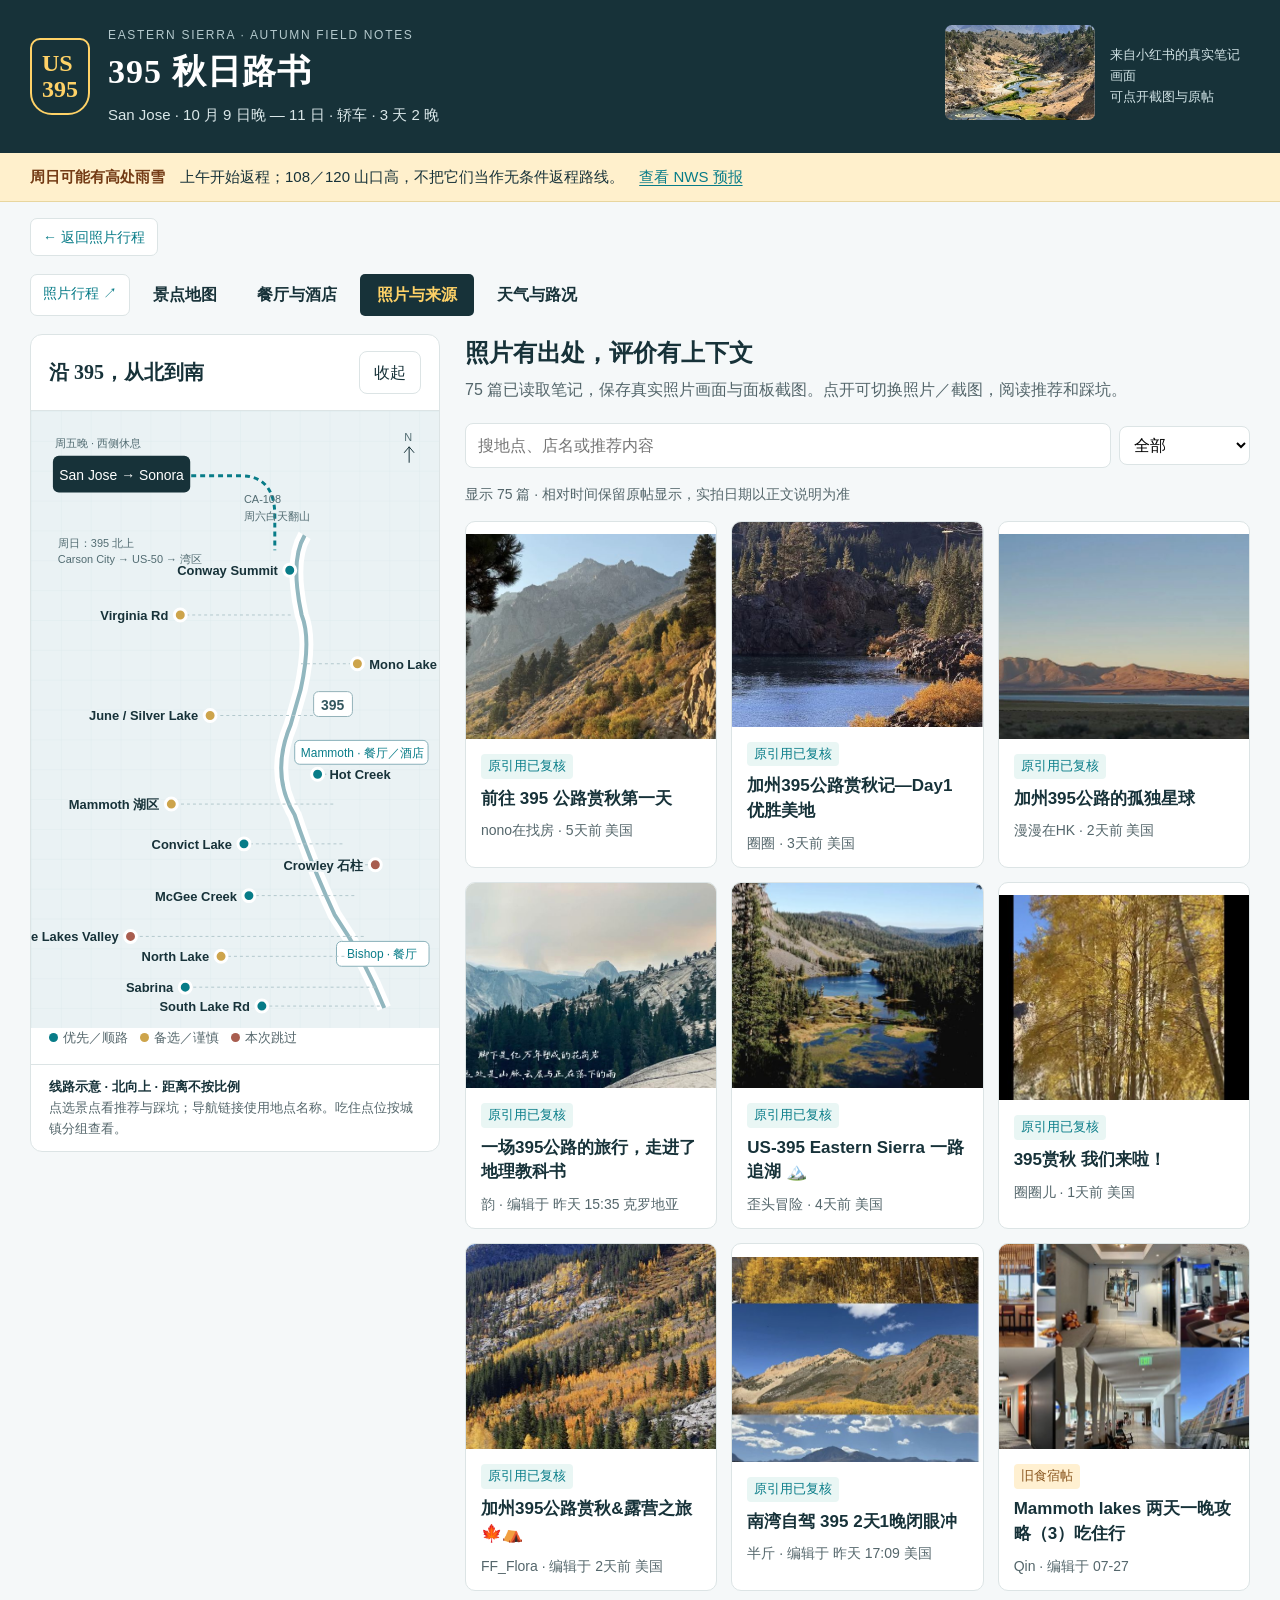
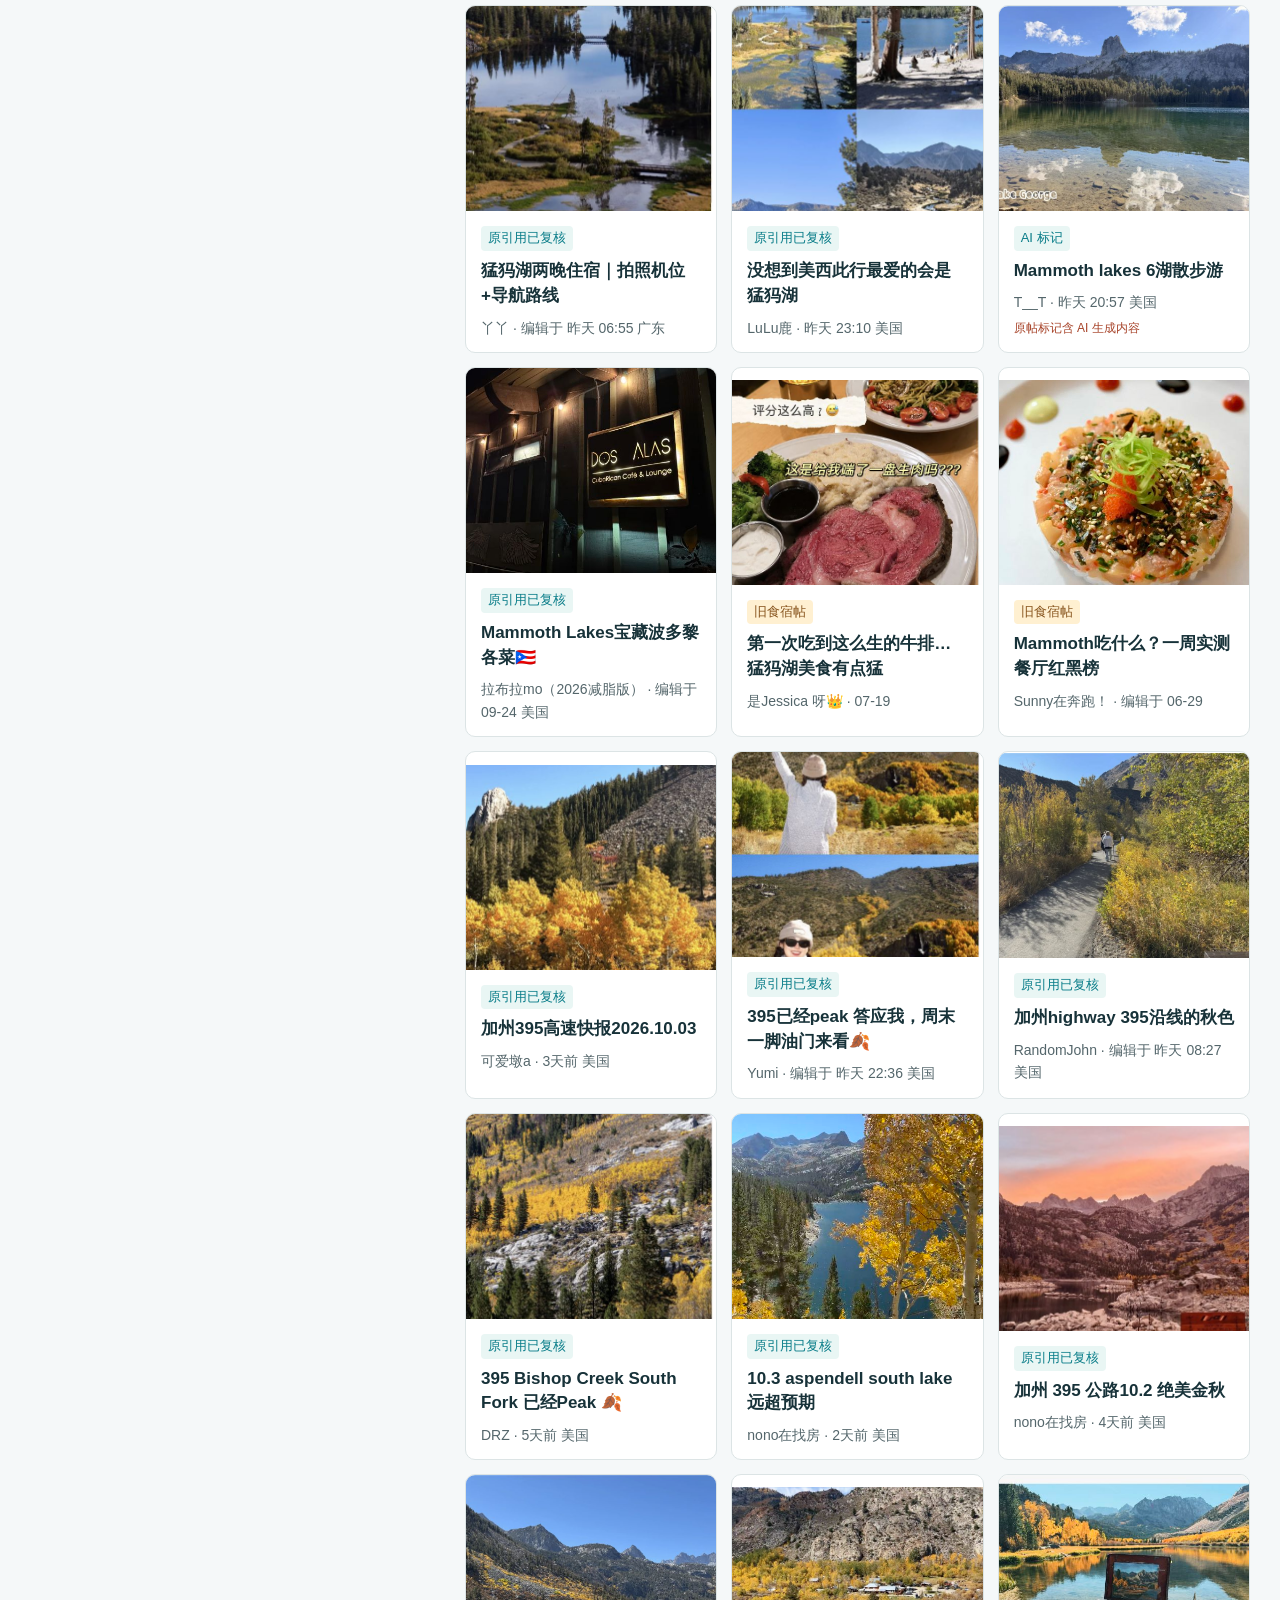
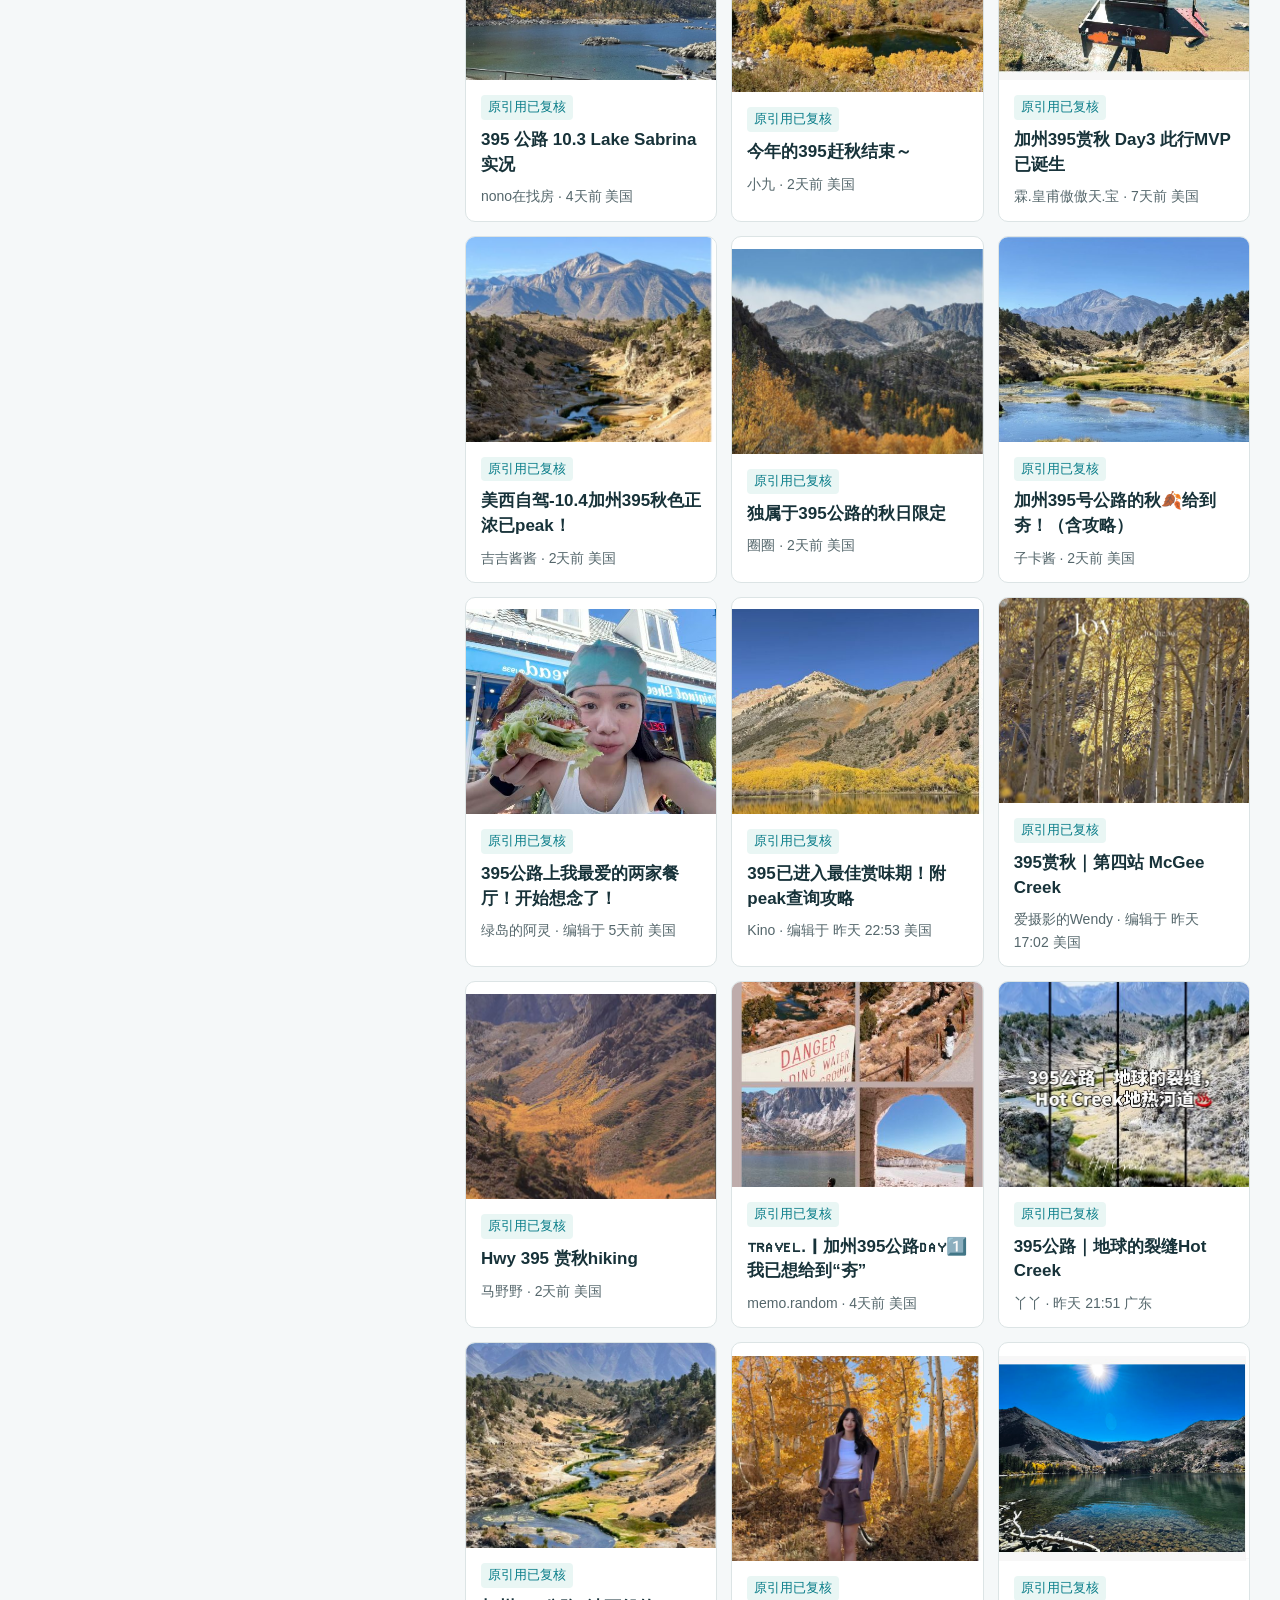
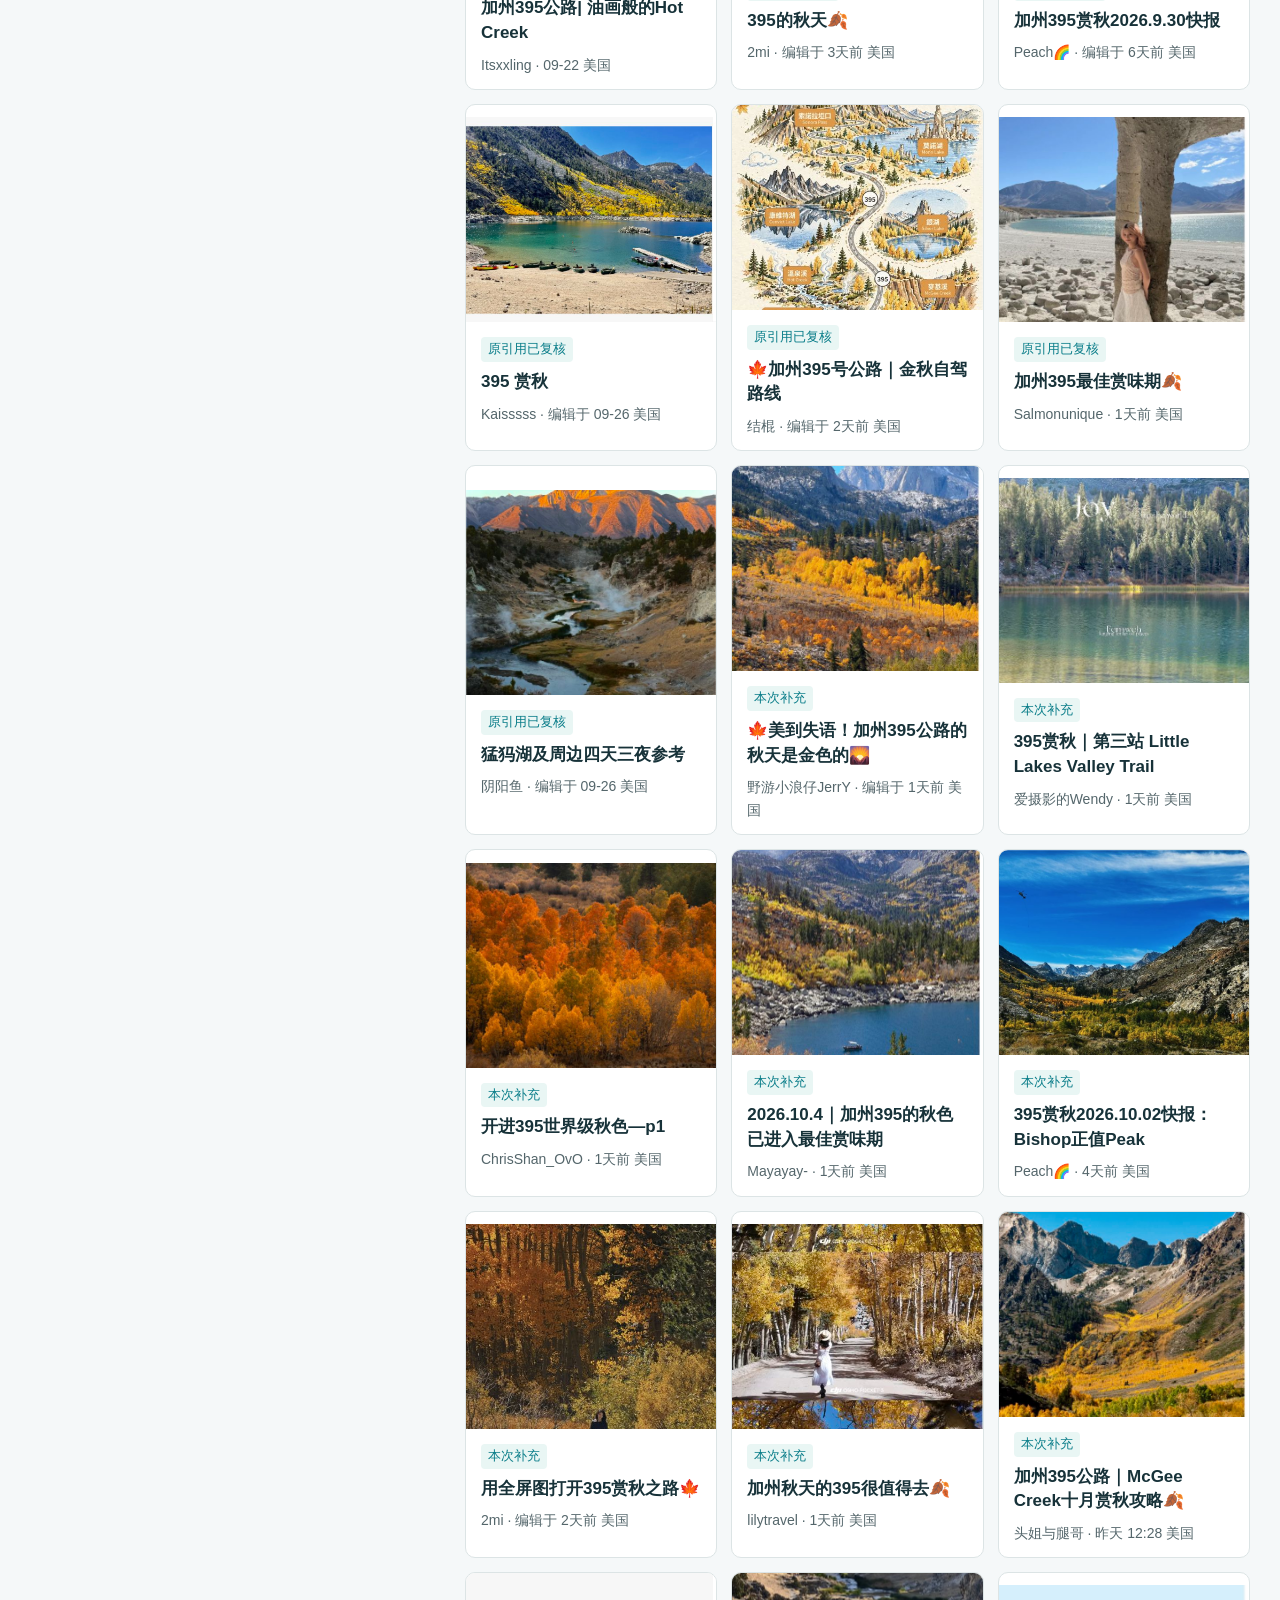
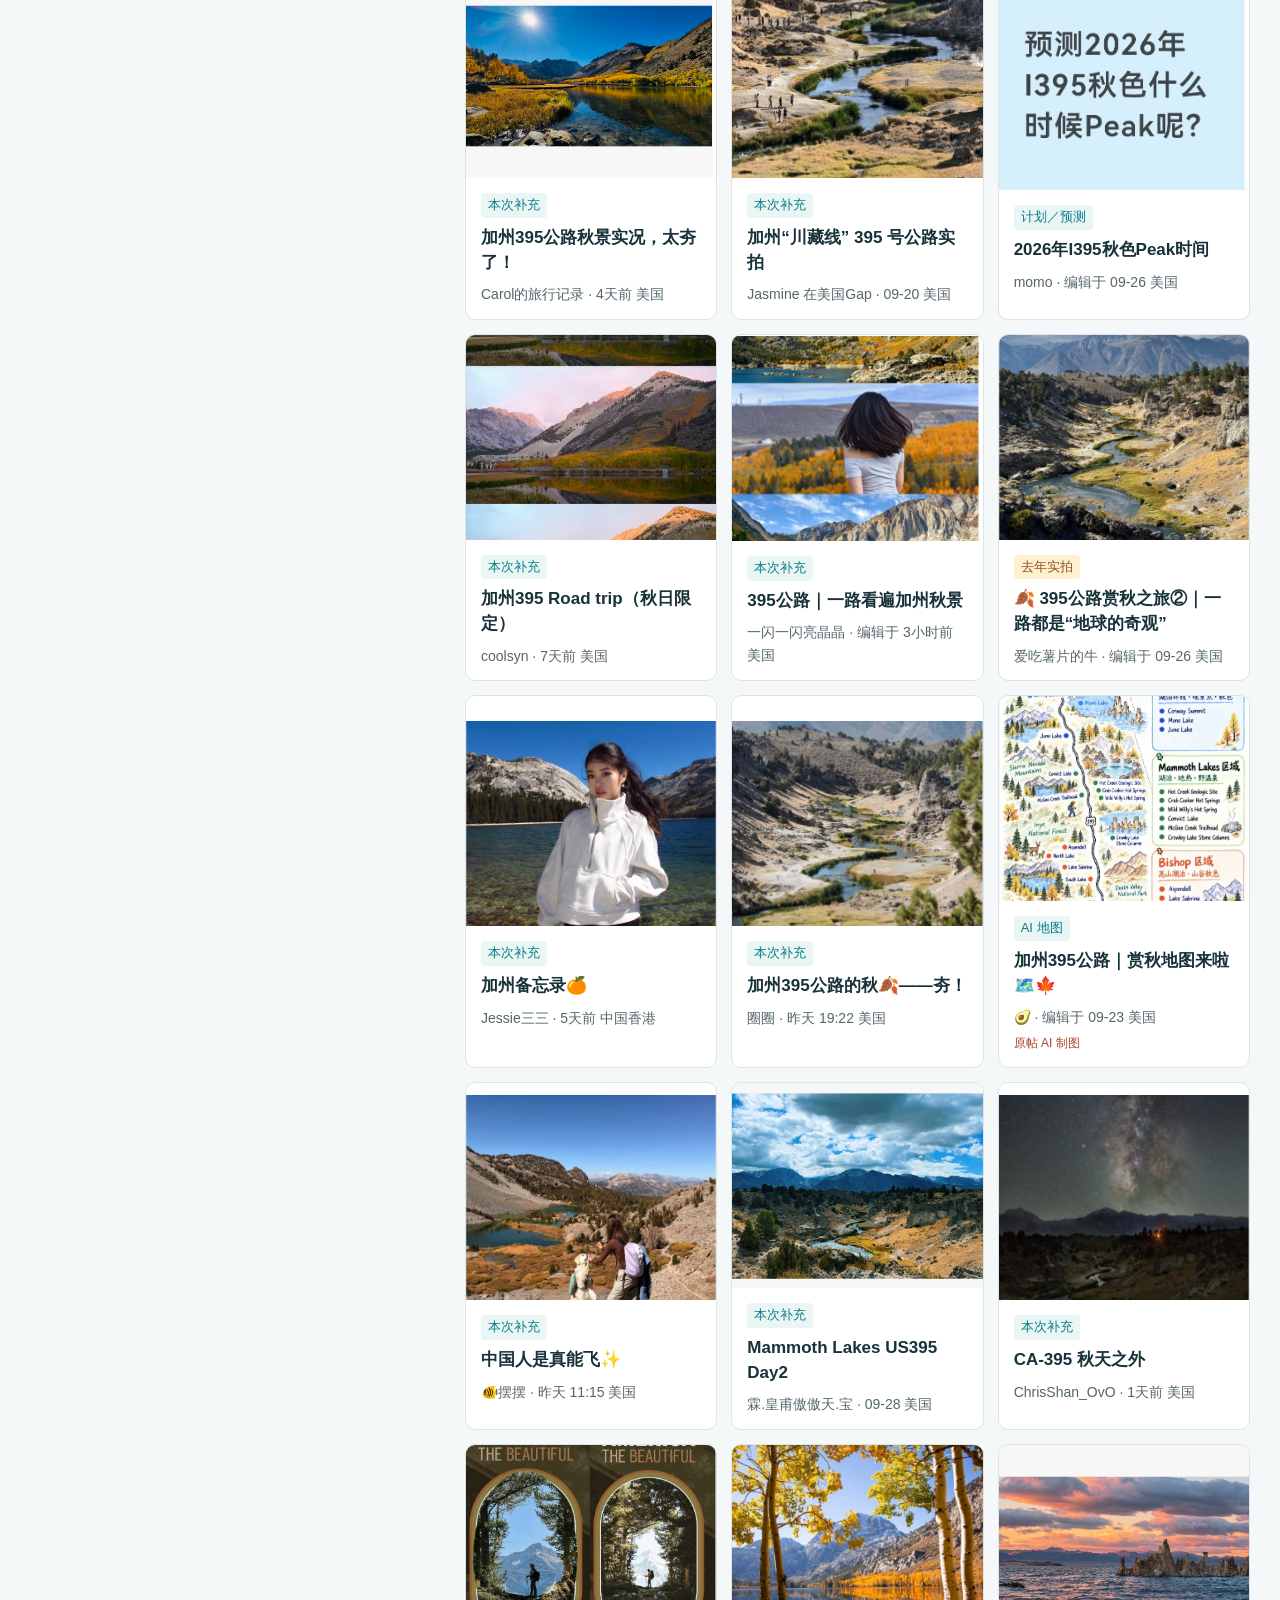
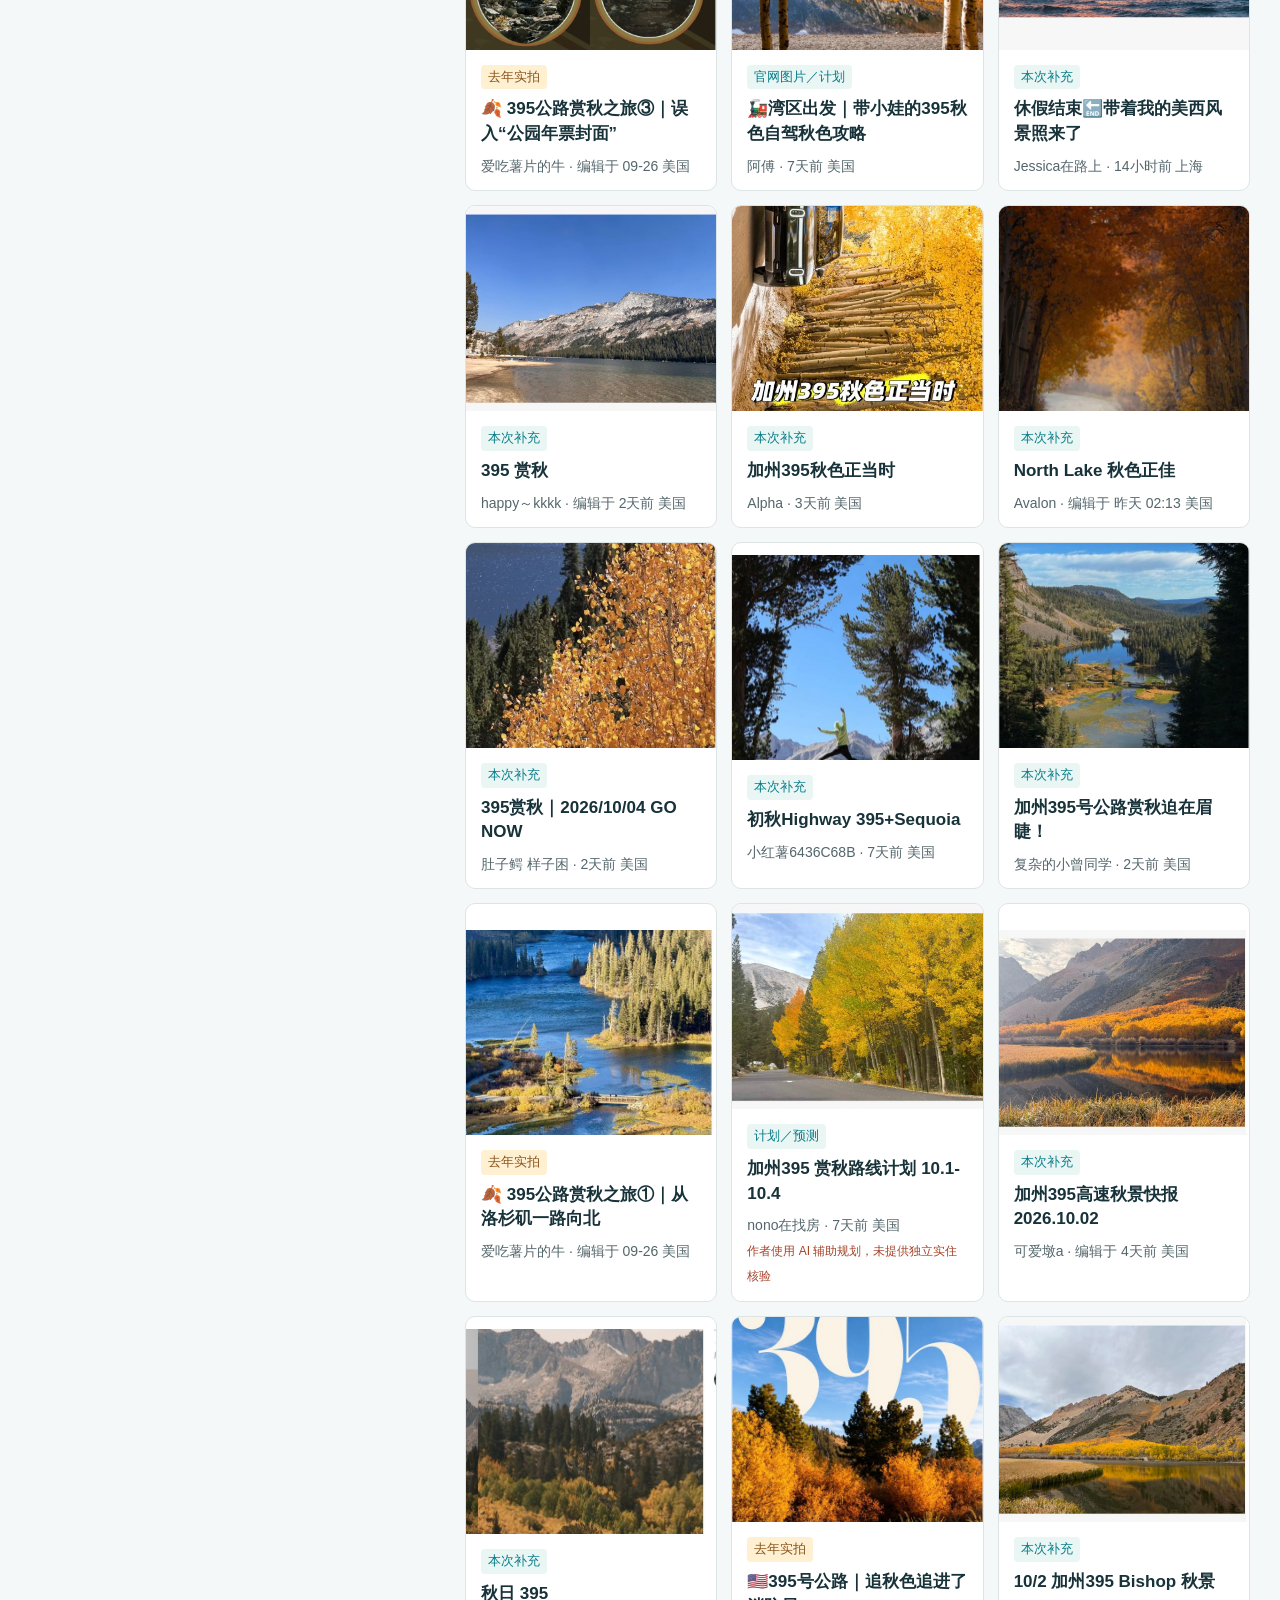
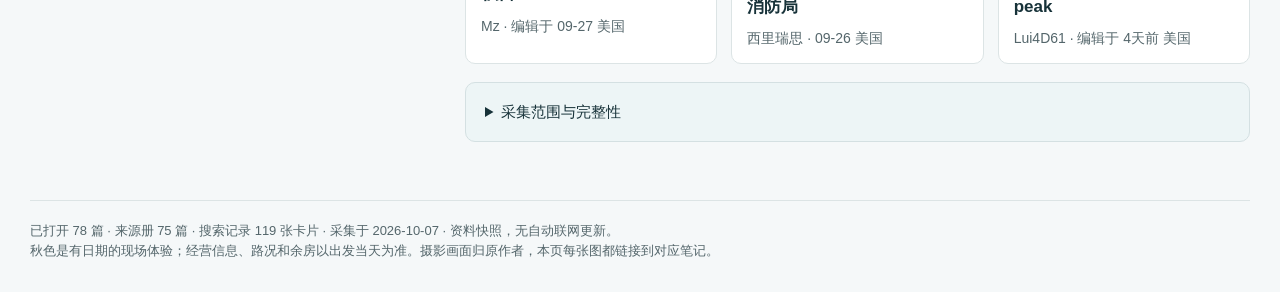
==== archive.html @ e3b1801c "Redesign itinerary for mobile with timed photo stops and meal choices" ====
<!doctype html><html lang="zh-CN"><head><meta charset="utf-8"><meta name="viewport" content="width=device-width,initial-scale=1"><title>395 秋日路书 · San Jose 出发</title><meta name="description" content="San Jose 周五晚出发的 US 395 三天轿车路书，含小红书真实截图、推荐、踩坑和来源。"><link rel="icon" href="data:image/svg+xml,%3Csvg xmlns='http://www.w3.org/2000/svg' viewBox='0 0 64 64'%3E%3Crect width='64' height='64' rx='15' fill='%23162f36'/%3E%3Ctext x='32' y='42' text-anchor='middle' font-size='26' font-family='Arial' font-weight='bold' fill='%23ffd367'%3E395%3C/text%3E%3C/svg%3E"><style>
:root{--ink:#173239;--muted:#54666b;--lake:#087c88;--gold:#ffd267;--line:#dce4e5;--paper:#f5f8f9;--danger:#a74329;--serif:'Songti SC','Noto Serif SC',Georgia,serif}*{box-sizing:border-box}body{margin:0;color:var(--ink);background:var(--paper);font-family:-apple-system,BlinkMacSystemFont,'PingFang SC','Microsoft YaHei',sans-serif;font-size:16px;line-height:1.6}button,input,select{font:inherit}button,a,input,select{touch-action:manipulation}button{cursor:pointer}button:focus-visible,a:focus-visible,input:focus-visible,select:focus-visible{outline:3px solid var(--lake);outline-offset:3px}a{color:var(--lake);text-underline-offset:3px}button{background:white;border:1px solid var(--line);color:var(--ink);border-radius:8px;padding:8px 14px}button:hover{border-color:var(--lake)}button.active{background:var(--ink);border-color:var(--ink);color:white}button:disabled{opacity:.45;cursor:default}h1,h2,h3,p{margin:0}h1{font-family:var(--serif);font-size:34px;font-weight:700;letter-spacing:.03em}h2{font-size:24px;font-family:var(--serif)}h3{font-size:19px}small,.meta{font-size:13px;color:var(--muted)}.shell{max-width:1440px;margin:auto;padding:0 30px}.top{background:var(--ink);color:white}.top .shell{display:flex;justify-content:space-between;gap:24px;padding-top:25px;padding-bottom:25px;align-items:center}.brand{display:flex;gap:18px;align-items:center}.shield{font:800 24px Georgia;border:2px solid var(--gold);border-radius:10px 10px 22px 22px;padding:10px;color:var(--gold);line-height:1.1}.eyebrow{font-size:12px;color:#b4c9cd;letter-spacing:.14em}.tripline{margin-top:4px;color:#dae7e9;font-size:15px}.topphoto{display:flex;gap:15px;align-items:center}.topphoto img{width:150px;height:95px;object-fit:cover;border-radius:7px}.topphoto span{font-size:13px;color:#d0e2e5;max-width:140px}.topphoto button{padding:0;border:0;background:none;color:inherit;text-align:left}.weather{display:flex;gap:15px;align-items:flex-start;background:#fff0cc;border-bottom:1px solid #e8d69f;padding:12px 30px;font-size:15px}.weather strong{color:#743b15;white-space:nowrap}.weather a{white-space:nowrap}.tabs{display:flex;gap:6px;padding:18px 0;flex-wrap:wrap}.tabs button{border:0;background:transparent;padding:8px 17px;font-weight:600;border-radius:5px}.tabs button.active{background:var(--ink);color:var(--gold)}.layout{display:grid;grid-template-columns:410px minmax(0,1fr);gap:25px;align-items:start;padding-bottom:40px}.mapbox{position:sticky;top:18px;background:white;border:1px solid var(--line);border-radius:12px;overflow:hidden}.maphead{padding:16px 18px;border-bottom:1px solid var(--line);display:flex;justify-content:space-between;align-items:center}.maphead h2{font-size:20px}.legend{display:flex;gap:12px;padding:0 18px 15px;font-size:13px;color:var(--muted);flex-wrap:wrap}.legend i{display:inline-block;width:9px;height:9px;border-radius:50%;margin-right:5px;background:var(--lake)}.legend i.optional{background:#cda44b}.legend i.no{background:#a85d4f}#routeMap{display:block;width:100%;height:auto;background:#eaf2f4}#routeMap .place{cursor:pointer;pointer-events:bounding-box}#routeMap .place text{pointer-events:auto}#routeMap .place:focus{outline:none}#routeMap .place:focus circle{stroke-width:5;stroke:var(--gold)}#routeMap text{font-family:inherit;pointer-events:none}#routeMap .label{font-size:13px;font-weight:600;fill:var(--ink);paint-order:stroke;stroke:#eaf2f4;stroke-width:4;stroke-linejoin:round}#routeMap .smalllabel{font-size:11px;fill:#526c72}.mapfoot{padding:12px 18px;font-size:13px;color:var(--muted);border-top:1px solid var(--line)}.mapfoot b{color:var(--ink)}.panel{min-width:0}.paneltop{display:flex;align-items:center;justify-content:space-between;gap:10px;margin-bottom:14px;flex-wrap:wrap}.seg{display:flex;gap:6px}.summary{margin-bottom:20px}.summary p{color:var(--muted);margin-top:5px}.statrow{display:flex;gap:10px;flex-wrap:wrap;margin-top:12px}.chip{font-size:14px;background:white;border:1px solid var(--line);padding:4px 10px;border-radius:5px}.chip.gold{background:#fff1cb;border-color:#e9d290}.day{display:grid;grid-template-columns:64px minmax(0,1fr);gap:15px;margin-top:20px}.daybadge{color:var(--lake);font-size:13px;font-weight:700;letter-spacing:.08em;text-align:center;border-top:3px solid var(--lake);padding-top:9px}.daybadge b{display:block;font-size:23px;letter-spacing:0}.daybody{background:white;border:1px solid var(--line);border-radius:10px;overflow:hidden}.daytitle{padding:16px 20px;border-bottom:1px solid var(--line);display:flex;justify-content:space-between;gap:12px;flex-wrap:wrap}.stay{font-size:14px;color:var(--lake)}.stop{display:grid;grid-template-columns:100px minmax(0,1fr);padding:14px 20px;gap:14px;border-bottom:1px dashed var(--line)}.stop:last-child{border:0}.time{font-size:14px;color:var(--muted);font-variant-numeric:tabular-nums}.stop p{color:var(--muted);font-size:15px;margin-top:3px}.stop button{padding:0;border:0;background:none;text-align:left;font-weight:600;font-size:17px}.stop button:hover{text-decoration:underline}.note{padding:17px 19px;border-radius:10px;border:1px solid #d4e0e2;background:#edf5f6;margin:18px 0;font-size:15px}.note b{display:block;margin-bottom:4px}.actions{display:flex;gap:10px;flex-wrap:wrap}.actions a,.actionlink{display:inline-block;text-decoration:none;background:white;border:1px solid var(--line);border-radius:7px;padding:7px 12px;font-size:14px}.filters{display:flex;gap:8px;align-items:center;flex-wrap:wrap;margin:15px 0}input[type=search]{flex:1;min-width:180px;border:1px solid var(--line);border-radius:8px;padding:9px 12px;background:white}select{border:1px solid var(--line);border-radius:8px;padding:9px 10px;background:white}label{font-size:14px}.grid{display:grid;grid-template-columns:repeat(2,minmax(0,1fr));gap:14px}.card{background:white;border:1px solid var(--line);border-radius:10px;overflow:hidden}.card.selected{box-shadow:0 0 0 2px var(--lake)}.cardhead{padding:16px 17px 10px}.card h3{line-height:1.4}.cardphoto{height:175px;width:100%;object-fit:cover;display:block}.status{font-size:13px;display:inline-block;color:var(--lake);background:#e9f6f4;padding:2px 7px;border-radius:4px;margin-bottom:8px}.status.caution{background:#fff0d1;color:#88541d}.status.no{background:#f9e5df;color:var(--danger)}.cardtext{padding:0 17px 15px;font-size:15px}.cardtext p{margin-bottom:10px}.why b{color:var(--lake);font-weight:600}.pit b{color:var(--danger);font-weight:600}.cardfoot{display:flex;gap:8px;flex-wrap:wrap;padding:0 17px 17px}.cardfoot button,.cardfoot a{font-size:14px;padding:6px 9px}.sourcecard{text-align:left;padding:0;display:block;border-radius:10px;width:100%;background:white;overflow:hidden}.sourcecard img{width:100%;height:205px;object-fit:cover;display:block;background:#dfe9ec}.sourcecard .inside{padding:13px 15px}.sourcecard h3{font-size:17px;line-height:1.45;margin-bottom:8px}.sourcecard p{font-size:14px;color:var(--muted)}.sourcegrid{grid-template-columns:repeat(3,minmax(0,1fr))}.wide{grid-column:1/-1}.evidence{font-size:14px;line-height:1.65;color:var(--muted)}.evidence a{font-weight:600}.sourcecount{font-size:14px;color:var(--muted)}.empty{padding:35px;background:white;text-align:center;border:1px solid var(--line);border-radius:10px}.linklist{display:grid;gap:10px}.official{background:white;padding:18px;border:1px solid var(--line);border-radius:9px}.official p{font-size:15px;margin-top:7px}.footer{border-top:1px solid var(--line);padding:20px 0 30px;font-size:13px;color:var(--muted)}dialog{border:0;padding:0;max-width:1140px;width:calc(100% - 50px);border-radius:13px;color:var(--ink);box-shadow:0 30px 100px #0007}dialog::backdrop{background:#092027c7;backdrop-filter:blur(3px)}.modalhead{display:flex;align-items:center;justify-content:space-between;padding:14px 20px;border-bottom:1px solid var(--line);gap:12px}.modalhead h2{font-size:20px}.modalbody{display:grid;grid-template-columns:60% 40%;min-height:520px}.media{background:#0d242b;display:flex;align-items:center;justify-content:center;min-width:0;padding:15px}.media img{width:100%;height:560px;object-fit:contain}.modaltext{padding:22px;overflow:auto;max-height:630px}.modaltext h3{font-size:22px;font-family:var(--serif);line-height:1.5;margin-bottom:8px}.modaltext p{font-size:15px;margin:17px 0}.modalcontrols{display:flex;align-items:center;justify-content:space-between;gap:8px;padding:12px 20px;border-top:1px solid var(--line);flex-wrap:wrap}.modalcontrols .seg button{font-size:14px}.modaltext .meta{margin-bottom:18px}.close{border:0;font-size:24px;line-height:1;padding:4px 8px}.pointsources{margin-top:15px;border-top:1px solid var(--line);padding-top:14px}.pointsources button{font-size:14px;margin:5px 5px 0 0;padding:5px 9px}.pointmedia{max-height:300px;width:100%;object-fit:cover;border-radius:8px;margin:15px 0}.pointdialog .modalbody{display:block;min-height:0}.pointdialog .modaltext{max-height:75vh}.pointdialog{max-width:700px}.toggle-line{display:flex;gap:8px;align-items:center}input[type=checkbox]{accent-color:var(--lake);width:16px;height:16px}.cardmeta{font-size:13px;color:var(--muted);margin:5px 0 8px}.badgeai{color:var(--danger);font-size:12px}.credit{font-size:12px;color:var(--muted);padding:4px 17px 0}.section-title{margin:24px 0 12px}.downloadbar{display:flex;gap:8px;flex-wrap:wrap;margin-top:15px}.downloadbar a{font-size:14px}.visuallyhidden{position:absolute;width:1px;height:1px;overflow:hidden;clip:rect(0,0,0,0)}
@media(min-width:1500px){.shell{max-width:1460px}.layout{grid-template-columns:440px minmax(0,1fr)}}@media(max-width:1100px){.layout{grid-template-columns:330px minmax(0,1fr);gap:18px}.sourcegrid{grid-template-columns:repeat(2,minmax(0,1fr))}.topphoto span{display:none}.stop{grid-template-columns:85px minmax(0,1fr);padding:13px 16px}.grid{grid-template-columns:1fr}.sourcegrid{grid-template-columns:repeat(2,minmax(0,1fr))}.day{grid-template-columns:55px minmax(0,1fr);gap:10px}}@media(max-width:800px){.shell{padding:0 18px}.top .shell{padding:22px 18px}.topphoto{display:none}h1{font-size:28px}.weather{padding:12px 18px;display:block}.weather strong{display:block}.weather a{margin-left:0}.layout{grid-template-columns:1fr}.mapbox{position:static}.mapbox svg{max-height:480px}.maphead{cursor:pointer}#routeMap{height:480px}#routeMap.collapsed{display:none}.mapfoot{font-size:12px}.legend{padding-bottom:10px}.tabs{padding:12px 0;gap:0}.tabs button{padding:8px 10px;font-size:14px}.sourcegrid,.grid{grid-template-columns:repeat(2,minmax(0,1fr))}.modalbody{display:block}.media img{height:40vh}.modaltext{max-height:none}.modalbody{max-height:75vh;overflow:auto}.modalhead h2{font-size:17px}.modaltext{padding:18px}.sourcecard img{height:180px}}@media(max-width:480px){.brand{gap:12px}.shield{font-size:19px;padding:8px}h1{font-size:23px}.tripline{font-size:14px}.eyebrow{font-size:11px}.grid,.sourcegrid{grid-template-columns:1fr}.day{grid-template-columns:42px minmax(0,1fr);gap:8px}.daybadge b{font-size:19px}.daytitle{padding:13px}.daytitle h3{font-size:17px}.stop{grid-template-columns:1fr;gap:1px;padding:12px 13px}.time{color:var(--lake)}.summary h2{font-size:22px}.cardphoto{height:220px}dialog{width:calc(100% - 20px)}.modalhead{padding:12px}.modalcontrols{padding:10px}.tabs button{font-size:14px;padding:7px 9px}.sourcecard img{height:240px}}@media print{.topphoto,.tabs,.filters,.mapbox,dialog,.actions,.cardfoot{display:none}.layout{display:block}.top{background:white;color:var(--ink)}.top .tripline{color:var(--muted)}.day,.daybody{break-inside:avoid}.grid{grid-template-columns:1fr}.weather{background:white}.shell{padding:0}.footer{margin-top:20px}}
</style></head><body><header class="top"><div class="shell"><div class="brand"><div class="shield" aria-hidden="true">US<br>395</div><div><div class="eyebrow">EASTERN SIERRA · AUTUMN FIELD NOTES</div><h1>395 秋日路书</h1><div class="tripline">San Jose · 10 月 9 日晚 — 11 日 · 轿车 · 3 天 2 晚</div></div></div><div class="topphoto"><button id="headerPhoto" aria-label="查看 Hot Creek 笔记照片"></button><span>来自小红书的真实笔记画面<br>可点开截图与原帖</span></div></div></header><div class="weather"><strong>周日可能有高处雨雪</strong><span>上午开始返程；108／120 山口高，不把它们当作无条件返程路线。</span><a href="https://forecast.weather.gov/MapClick.php?lat=37.6473&lon=-118.9625" target="_blank" rel="noopener">查看 NWS 预报</a></div><main class="shell"><a href="index.html" class="actionlink" style="margin-top:16px">← 返回照片行程</a><nav class="tabs" aria-label="路书视图"><a href="index.html" class="actionlink">照片行程 ↗</a><button data-tab="places">景点地图</button><button data-tab="stay">餐厅与酒店</button><button data-tab="sources">照片与来源</button><button data-tab="conditions">天气与路况</button></nav><div class="layout"><aside class="mapbox"><div class="maphead"><h2>沿 395，从北到南</h2><button id="mapToggle" aria-expanded="true" aria-label="收起或展开地图">收起</button></div><svg id="routeMap" viewBox="0 0 410 620" role="img" aria-label="US 395 景点路线示意图"></svg><div class="legend"><span><i></i>优先／顺路</span><span><i class="optional"></i>备选／谨慎</span><span><i class="no"></i>本次跳过</span></div><div class="mapfoot"><b>线路示意 · 北向上 · 距离不按比例</b><br>点选景点看推荐与踩坑；导航链接使用地点名称。吃住点位按城镇分组查看。</div></aside><section class="panel" id="content" aria-live="polite"></section></div><footer class="footer"><span id="footCount"></span> · 采集于 2026‑10‑07 · 资料快照，无自动联网更新。<br>秋色是有日期的现场体验；经营信息、路况和余房以出发当天为准。摄影画面归原作者，本页每张图都链接到对应笔记。</footer></main><dialog id="sourceDialog"><div class="modalhead"><h2>小红书笔记 · 原图画面与截图</h2><button class="close" data-close aria-label="关闭来源窗口">×</button></div><div class="modalbody"><div class="media"><img id="sourceImage" alt=""></div><div class="modaltext" id="sourceText"></div></div><div class="modalcontrols"><div class="seg"><button id="photoMode">照片画面</button><button id="screenMode">笔记截图</button></div><div class="seg"><button id="prevSource" aria-label="上一条笔记">上一条</button><span class="meta" id="sourcePosition"></span><button id="nextSource" aria-label="下一条笔记">下一条</button></div></div></dialog><dialog class="pointdialog" id="pointDialog"><div class="modalhead"><h2>地点详情</h2><button class="close" data-close aria-label="关闭地点窗口">×</button></div><div class="modalbody"><div class="modaltext" id="pointText"></div></div></dialog><script>
const DATA={"updated": "2026-10-07", "posts": [{"id": "6abfe7ee000000001a020995", "index": 1, "title": "前往 395 公路赏秋第一天", "author": "nono在找房", "url": "https://www.xiaohongshu.com/explore/6abfe7ee000000001a020995", "dateLabel": "5天前 美国", "recommend": "Tioga／Tenaya 湖景和 Minaret Vista 银河，沿路高山到荒漠的景观变化明显。", "pitfall": "从湾区一天开到东侧坐车很久；夜间观星要保暖。", "photo": "photos/6abfe7ee000000001a020995-photo.jpg", "screenshot": "photos/6abfe7ee000000001a020995-screen.jpg", "origin": "参考页面引用", "comments": "仅已加载评论；部分回复折叠", "older": false, "ai": false, "evidenceKind": "旅行体验", "photoNote": "原帖画面；拍摄日期依正文／评论说明"}, {"id": "6ac26b0f000000001b032eef", "index": 2, "title": "加州395公路赏秋记—Day1优胜美地", "author": "圈圈", "url": "https://www.xiaohongshu.com/explore/6ac26b0f000000001b032eef", "dateLabel": "3天前 美国", "recommend": "Tenaya Lake 与 Mono Lake Navy Beach 两种湖景适合自驾停留。", "pitfall": "跨 Yosemite 会增加过境时间；秋色与通行状况要另查。", "photo": "photos/6ac26b0f000000001b032eef-photo.jpg", "screenshot": "photos/6ac26b0f000000001b032eef-screen.jpg", "origin": "参考页面引用", "comments": "仅已加载评论；部分回复折叠", "older": false, "ai": false, "evidenceKind": "旅行体验", "photoNote": "原帖画面；拍摄日期依正文／评论说明"}, {"id": "6ac309500000000018004242", "index": 3, "title": "加州395公路的孤独星球", "author": "漫漫在HK", "url": "https://www.xiaohongshu.com/explore/6ac309500000000018004242", "dateLabel": "2天前 美国", "recommend": "Convict 日落、Brees Lookout 是作者推荐的地貌机位。", "pitfall": "到 Crowley 太晚没时间走进去；原帖提及玩水，Hot Creek 官方禁止游泳及涉水。", "photo": "photos/6ac309500000000018004242-photo.jpg", "screenshot": "photos/6ac309500000000018004242-screen.jpg", "origin": "参考页面引用", "comments": "仅已加载评论；部分回复折叠", "older": false, "ai": false, "evidenceKind": "旅行体验", "photoNote": "原帖画面；拍摄日期依正文／评论说明"}, {"id": "6ac571a2000000001a000c00", "index": 4, "title": "一场395公路的旅行，走进了地理教科书", "author": "韵", "url": "https://www.xiaohongshu.com/explore/6ac571a2000000001a000c00", "dateLabel": "编辑于 昨天 15:35 克罗地亚", "recommend": "10/2–5 四天行程含 Tioga、Mono、Mammoth 湖区、火山地貌和星空。", "pitfall": "四天路线不可照搬到周五晚出发的三天；部分点需要徒步或粗糙支路。", "photo": "photos/6ac571a2000000001a000c00-photo.jpg", "screenshot": "photos/6ac571a2000000001a000c00-screen.jpg", "origin": "参考页面引用", "comments": "仅已加载评论；部分回复折叠", "older": false, "ai": false, "evidenceKind": "旅行体验", "photoNote": "原帖画面；拍摄日期依正文／评论说明"}, {"id": "6ac1825f000000001403b6af", "index": 5, "title": "US-395 Eastern Sierra 一路追湖 🏔️", "author": "歪头冒险", "url": "https://www.xiaohongshu.com/explore/6ac1825f000000001403b6af", "dateLabel": "4天前 美国", "recommend": "个人偏爱 June、Twin 高处观景与 Convict；Mono 适合看地貌。", "pitfall": "Crowley 烂路折返；不同湖泊评分只是个人喜好。", "photo": "photos/6ac1825f000000001403b6af-photo.jpg", "screenshot": "photos/6ac1825f000000001403b6af-screen.jpg", "origin": "参考页面引用", "comments": "仅已加载评论；部分回复折叠", "older": false, "ai": false, "evidenceKind": "旅行体验", "photoNote": "原帖画面；拍摄日期依正文／评论说明"}, {"id": "6ac48679000000001901cc00", "index": 6, "title": "395赏秋 我们来啦！", "author": "圈圈儿", "url": "https://www.xiaohongshu.com/explore/6ac48679000000001901cc00", "dateLabel": "1天前 美国", "recommend": "作者带娃偏爱 Convict、North Lake、McGee、Silver Lake 和 Mono Navy Beach。", "pitfall": "Mono 的气味会影响体验；North Lake 窄路不是轻松湖区公路。", "photo": "photos/6ac48679000000001901cc00-photo.jpg", "screenshot": "photos/6ac48679000000001901cc00-screen.jpg", "origin": "参考页面引用", "comments": "仅已加载评论；部分回复折叠", "older": false, "ai": false, "evidenceKind": "旅行体验", "photoNote": "原帖画面；拍摄日期依正文／评论说明"}, {"id": "6ac34583000000001801b992", "index": 7, "title": "加州395公路赏秋&露营之旅🍁⛺️", "author": "FF_Flora", "url": "https://www.xiaohongshu.com/explore/6ac34583000000001801b992", "dateLabel": "编辑于 2天前 美国", "recommend": "10/1–4 露营旅行偏爱 June campsite 09、Silver 日用区；作者更喜欢 Sabrina。", "pitfall": "Twin 营位密、淋浴关；McGee 中午晒。营位与设施状态需单独确认。", "photo": "photos/6ac34583000000001801b992-photo.jpg", "screenshot": "photos/6ac34583000000001801b992-screen.jpg", "origin": "参考页面引用", "comments": "仅已加载评论；部分回复折叠", "older": false, "ai": false, "evidenceKind": "旅行体验", "photoNote": "原帖画面；拍摄日期依正文／评论说明"}, {"id": "6ac57be4000000001301ac1c", "index": 8, "title": "南湾自驾 395 2天1晚闭眼冲", "author": "半斤", "url": "https://www.xiaohongshu.com/explore/6ac57be4000000001301ac1c", "dateLabel": "编辑于 昨天 17:09 美国", "recommend": "10/4–5 南湾出发；Alpenhof 住得干净，Schat’s 烟熏牛肉三明治获好评。", "pitfall": "Sagehen 山顶过峰，June／Gull 仍偏绿；Hot Creek 太晚失去好光；两天行程很赶。", "photo": "photos/6ac57be4000000001301ac1c-photo.jpg", "screenshot": "photos/6ac57be4000000001301ac1c-screen.jpg", "origin": "参考页面引用", "comments": "仅已加载评论；部分回复折叠", "older": false, "ai": false, "evidenceKind": "旅行体验", "photoNote": "原帖画面；拍摄日期依正文／评论说明"}, {"id": "6a67a9590000000001003359", "index": 9, "title": "Mammoth lakes 两天一晚攻略（3）吃住行", "author": "Qin", "url": "https://www.xiaohongshu.com/explore/6a67a9590000000001003359", "dateLabel": "编辑于 07-27", "recommend": "7 月旧帖推荐 Limelight 新设施、早餐与接驳，以及 Toomey’s 和 Schat’s。", "pitfall": "属于食宿辅助资料，不用于判断本周秋色；房价和余房未查。", "photo": "photos/6a67a9590000000001003359-photo.jpg", "screenshot": "photos/6a67a9590000000001003359-screen.jpg", "origin": "参考页面引用", "comments": "仅已加载评论；部分回复折叠", "older": true, "ai": false, "evidenceKind": "旧食宿帖", "photoNote": "食宿辅助旧帖"}, {"id": "6ac4fd64000000001500a8db", "index": 10, "title": "猛犸湖两晚住宿｜拍照机位+导航路线", "author": "丫丫", "url": "https://www.xiaohongshu.com/explore/6ac4fd64000000001500a8db", "dateLabel": "编辑于 昨天 06:55 广东", "recommend": "Mammoth Mountain Inn 虽旧但可住；Twin Falls 要从停车处再走到机位。", "pitfall": "LLV 停车场小；Crowley 轿车应停外面走入，导航不要误设大坝。", "photo": "photos/6ac4fd64000000001500a8db-photo.jpg", "screenshot": "photos/6ac4fd64000000001500a8db-screen.jpg", "origin": "参考页面引用", "comments": "仅已加载评论；部分回复折叠", "older": false, "ai": false, "evidenceKind": "旅行体验", "photoNote": "原帖画面；拍摄日期依正文／评论说明"}, {"id": "6ac5e25d000000001a021d1f", "index": 11, "title": "没想到美西此行最爱的会是猛犸湖", "author": "LuLu鹿", "url": "https://www.xiaohongshu.com/explore/6ac5e25d000000001a021d1f", "dateLabel": "昨天 23:10 美国", "recommend": "作者喜爱 Mammoth 湖区、Convict 与 Hot Creek；Mammoth Coffee 可作早餐。", "pitfall": "咖啡店早上也排队；地热点有气味；景点好坏属个人体验。", "photo": "photos/6ac5e25d000000001a021d1f-photo.jpg", "screenshot": "photos/6ac5e25d000000001a021d1f-screen.jpg", "origin": "参考页面引用", "comments": "仅已加载评论；部分回复折叠", "older": false, "ai": false, "evidenceKind": "旅行体验", "photoNote": "原帖画面；拍摄日期依正文／评论说明"}, {"id": "6ac5c32300000000180069ac", "index": 12, "title": "Mammoth lakes 6湖散步游", "author": "T__T", "url": "https://www.xiaohongshu.com/explore/6ac5c32300000000180069ac", "dateLabel": "昨天 20:57 美国", "recommend": "Lake George 是六湖游最爱；Lake Mary、Mamie、Twin 等可以组合短散步。", "pitfall": "原帖标注含 AI 生成内容；该帖照片与描述不能当作独立现场核验。", "photo": "photos/6ac5c32300000000180069ac-photo.jpg", "screenshot": "photos/6ac5c32300000000180069ac-screen.jpg", "origin": "参考页面引用", "comments": "仅已加载评论；部分回复折叠", "older": false, "ai": true, "evidenceKind": "AI 标记", "photoNote": "原帖标记含 AI 生成内容"}, {"id": "6ab60d6e000000000e03f000", "index": 13, "title": "Mammoth Lakes宝藏波多黎各菜🇵🇷", "author": "拉布拉mo（2026减脂版）", "url": "https://www.xiaohongshu.com/explore/6ab60d6e000000000e03f000", "dateLabel": "编辑于 09-24 美国", "recommend": "9/24 Dos Alas：蒜香面包、烤猪肉／大蕉及椰子布丁获推荐。", "pitfall": "鸡肉串略干；需留意营业日与预订。", "photo": "photos/6ab60d6e000000000e03f000-photo.jpg", "screenshot": "photos/6ab60d6e000000000e03f000-screen.jpg", "origin": "参考页面引用", "comments": "仅已加载评论；部分回复折叠", "older": false, "ai": false, "evidenceKind": "旅行体验", "photoNote": "原帖画面；拍摄日期依正文／评论说明"}, {"id": "6a5cf026000000000f010004", "index": 14, "title": "第一次吃到这么生的牛排… 猛犸湖美食有点猛", "author": "是Jessica 呀👑", "url": "https://www.xiaohongshu.com/explore/6a5cf026000000000f010004", "dateLabel": "07-19", "recommend": "评论有人觉得 prime rib 的颜色／肥瘦属正常，有人推荐 Toomey’s。", "pitfall": "7 月作者觉得牛排过生、偏肥且贵；未找到明确店名，不能把这条负评归到 Mogul。", "photo": "photos/6a5cf026000000000f010004-photo.jpg", "screenshot": "photos/6a5cf026000000000f010004-screen.jpg", "origin": "参考页面引用", "comments": "仅已加载评论；部分回复折叠", "older": true, "ai": false, "evidenceKind": "旧食宿帖", "photoNote": "食宿辅助旧帖"}, {"id": "6a435152000000000e031400", "index": 15, "title": "Mammoth吃什么？一周实测餐厅红黑榜", "author": "Sunny在奔跑！", "url": "https://www.xiaohongshu.com/explore/6a435152000000000e031400", "dateLabel": "编辑于 06-29", "recommend": "6 月一周餐厅实测：Skadi 鱼鸭、Local Scoop、Black Velvet 咖啡获好评；Mogul 分量大。", "pitfall": "Noodle Ly 瘦肉干；Morrison 餐饮体验差；Stellar Brew 不合口味；Mogul 熟度偏生有分歧。", "photo": "photos/6a435152000000000e031400-photo.jpg", "screenshot": "photos/6a435152000000000e031400-screen.jpg", "origin": "参考页面引用", "comments": "仅已加载评论；部分回复折叠", "older": true, "ai": false, "evidenceKind": "旧食宿帖", "photoNote": "食宿辅助旧帖"}, {"id": "6ac1ea0400000000180129a0", "index": 16, "title": "加州395高速快报2026.10.03", "author": "可爱墩a", "url": "https://www.xiaohongshu.com/explore/6ac1ea0400000000180129a0", "dateLabel": "3天前 美国", "recommend": "10/3 快报：Bishop 三湖已好看，Hot Creek 晴天好；Minaret Vista 适合星空。", "pitfall": "Mammoth／June 仍未浓；晨冷午热。不是本周末颜色保证。", "photo": "photos/6ac1ea0400000000180129a0-photo.jpg", "screenshot": "photos/6ac1ea0400000000180129a0-screen.jpg", "origin": "参考页面引用", "comments": "仅已加载评论；部分回复折叠", "older": false, "ai": false, "evidenceKind": "旅行体验", "photoNote": "原帖画面；拍摄日期依正文／评论说明"}, {"id": "6ac5d2a5000000001c00ed2c", "index": 17, "title": "395已经peak 答应我，周末一脚油门来看🍂", "author": "Yumi", "url": "https://www.xiaohongshu.com/explore/6ac5d2a5000000001c00ed2c", "dateLabel": "编辑于 昨天 22:36 美国", "recommend": "10/6 实拍：South Lake Road 金黄，小屋／瀑布周边好拍；North Lake 环湖约 1 小时。", "pitfall": "作者觉得 North 停车方便，但其他帖有难停车与窄路抱怨；评论担心本周末天气。", "photo": "photos/6ac5d2a5000000001c00ed2c-photo.jpg", "screenshot": "photos/6ac5d2a5000000001c00ed2c-screen.jpg", "origin": "参考页面引用", "comments": "仅已加载评论；部分回复折叠", "older": false, "ai": false, "evidenceKind": "旅行体验", "photoNote": "原帖画面；拍摄日期依正文／评论说明"}, {"id": "6ac50f290000000019038800", "index": 18, "title": "加州highway 395沿线的秋色", "author": "RandomJohn", "url": "https://www.xiaohongshu.com/explore/6ac50f290000000019038800", "dateLabel": "编辑于 昨天 08:27 美国", "recommend": "10/6 图文含 Convict、Sabrina、South Lake Road 和 McGee Road，公路秋色突出。", "pitfall": "不同图片属于不同地点；不能把笔记首图统一当作同一湖泊。", "photo": "photos/6ac50f290000000019038800-photo.jpg", "screenshot": "photos/6ac50f290000000019038800-screen.jpg", "origin": "参考页面引用", "comments": "仅已加载评论；部分回复折叠", "older": false, "ai": false, "evidenceKind": "旅行体验", "photoNote": "原帖画面；拍摄日期依正文／评论说明"}, {"id": "6abfbda00000000018006927", "index": 19, "title": "395 Bishop Creek South Fork 已经Peak 🍂", "author": "DRZ", "url": "https://www.xiaohongshu.com/explore/6abfbda00000000018006927", "dateLabel": "5天前 美国", "recommend": "推荐 South Fork 的 Surveyor’s Meadow、Parchers Resort 与 Weir Pond 一线。", "pitfall": "秋色来自当时观察，颜色会随风与时间变化；路边须找合法停靠处。", "photo": "photos/6abfbda00000000018006927-photo.jpg", "screenshot": "photos/6abfbda00000000018006927-screen.jpg", "origin": "参考页面引用", "comments": "仅已加载评论；部分回复折叠", "older": false, "ai": false, "evidenceKind": "旅行体验", "photoNote": "原帖画面；拍摄日期依正文／评论说明"}, {"id": "6ac2f6cf000000001802f882", "index": 20, "title": "10.3 aspendell south lake 远超预期", "author": "nono在找房", "url": "https://www.xiaohongshu.com/explore/6ac2f6cf000000001802f882", "dateLabel": "2天前 美国", "recommend": "10/3 作者觉得 South Lake 超预期，步道走约 15 分钟可找到较好视角。", "pitfall": "与其他作者“路比湖美”的评价不同，保留个人偏好。", "photo": "photos/6ac2f6cf000000001802f882-photo.jpg", "screenshot": "photos/6ac2f6cf000000001802f882-screen.jpg", "origin": "参考页面引用", "comments": "仅已加载评论；部分回复折叠", "older": false, "ai": false, "evidenceKind": "旅行体验", "photoNote": "原帖画面；拍摄日期依正文／评论说明"}, {"id": "6ac0a9b3000000001c00f2da", "index": 21, "title": "加州 395 公路10.2 绝美金秋", "author": "nono在找房", "url": "https://www.xiaohongshu.com/explore/6ac0a9b3000000001c00f2da", "dateLabel": "4天前 美国", "recommend": "10/2 North Lake 秋色、Aspendell 山谷与小池塘值得停。", "pitfall": "North 末段窄、临崖、有尘土；不建议大车。原帖数字与道路拼写不作核验依据。", "photo": "photos/6ac0a9b3000000001c00f2da-photo.jpg", "screenshot": "photos/6ac0a9b3000000001c00f2da-screen.jpg", "origin": "参考页面引用", "comments": "仅已加载评论；部分回复折叠", "older": false, "ai": false, "evidenceKind": "旅行体验", "photoNote": "原帖画面；拍摄日期依正文／评论说明"}, {"id": "6ac17d8f000000001203d9c5", "index": 22, "title": "395 公路 10.3 Lake Sabrina 实况", "author": "nono在找房", "url": "https://www.xiaohongshu.com/explore/6ac17d8f000000001203d9c5", "dateLabel": "4天前 美国", "recommend": "10/3 Sabrina 湖畔秋色、晴天湖水受好评。", "pitfall": "作者反馈停车难；白天光线更好。", "photo": "photos/6ac17d8f000000001203d9c5-photo.jpg", "screenshot": "photos/6ac17d8f000000001203d9c5-screen.jpg", "origin": "参考页面引用", "comments": "仅已加载评论；部分回复折叠", "older": false, "ai": false, "evidenceKind": "旅行体验", "photoNote": "原帖画面；拍摄日期依正文／评论说明"}, {"id": "6ac3454e000000001903b000", "index": 23, "title": "今年的395赶秋结束～", "author": "小九", "url": "https://www.xiaohongshu.com/explore/6ac3454e000000001903b000", "dateLabel": "2天前 美国", "recommend": "395 沿途秋色有拍摄价值；评论对能持续到何时有不同意见。", "pitfall": "有现场停车罚单描述；仅属帖子经验，实际以标志与停车规定为准。", "photo": "photos/6ac3454e000000001903b000-photo.jpg", "screenshot": "photos/6ac3454e000000001903b000-screen.jpg", "origin": "参考页面引用", "comments": "仅已加载评论；部分回复折叠", "older": false, "ai": false, "evidenceKind": "旅行体验", "photoNote": "原帖画面；拍摄日期依正文／评论说明"}, {"id": "6abc7f5f000000000f03a800", "index": 24, "title": "加州395赏秋 Day3 此行MVP已诞生", "author": "霖.皇甫傲傲天.宝", "url": "https://www.xiaohongshu.com/explore/6abc7f5f000000000f03a800", "dateLabel": "7天前 美国", "recommend": "9/30 North Lake 是作者此行 MVP；下午停车有评论称还可以。", "pitfall": "作者认为 Sabrina／South 湖本身普通、沿路更美；North 窄路，Crowley 别导航到大坝。", "photo": "photos/6abc7f5f000000000f03a800-photo.jpg", "screenshot": "photos/6abc7f5f000000000f03a800-screen.jpg", "origin": "参考页面引用", "comments": "仅已加载评论；部分回复折叠", "older": false, "ai": false, "evidenceKind": "旅行体验", "photoNote": "原帖画面；拍摄日期依正文／评论说明"}, {"id": "6ac2fa28000000000100b6b3", "index": 25, "title": "美西自驾-10.4加州395秋色正浓已peak！", "author": "吉吉酱酱", "url": "https://www.xiaohongshu.com/explore/6ac2fa28000000000100b6b3", "dateLabel": "2天前 美国", "recommend": "10/4 作者更偏爱 Sabrina、North Lake；South 停车相对容易。", "pitfall": "Hot Creek 8 点有阴影、末段碎石；North 窄路停车难。文中下水见闻不代表允许下水。", "photo": "photos/6ac2fa28000000000100b6b3-photo.jpg", "screenshot": "photos/6ac2fa28000000000100b6b3-screen.jpg", "origin": "参考页面引用", "comments": "仅已加载评论；部分回复折叠", "older": false, "ai": false, "evidenceKind": "旅行体验", "photoNote": "原帖画面；拍摄日期依正文／评论说明"}, {"id": "6ac32978000000001b01f780", "index": 26, "title": "独属于395公路的秋日限定", "author": "圈圈", "url": "https://www.xiaohongshu.com/explore/6ac32978000000001b01f780", "dateLabel": "2天前 美国", "recommend": "10/5 South Lake 沿路仍值得看，North 也能出片。", "pitfall": "North 受风落叶、作者认为已过峰；不应保证某一天全线同时 peak。", "photo": "photos/6ac32978000000001b01f780-photo.jpg", "screenshot": "photos/6ac32978000000001b01f780-screen.jpg", "origin": "参考页面引用", "comments": "仅已加载评论；部分回复折叠", "older": false, "ai": false, "evidenceKind": "旅行体验", "photoNote": "原帖画面；拍摄日期依正文／评论说明"}, {"id": "6ac3e690000000000a026553", "index": 27, "title": "加州395号公路的秋🍂给到夯！（含攻略）", "author": "子卡酱", "url": "https://www.xiaohongshu.com/explore/6ac3e690000000000a026553", "dateLabel": "2天前 美国", "recommend": "Hot Creek、Convict、Aspendell；Schat’s 半份热 pastrami、橙汁获好评。", "pitfall": "Hot Creek 只看不下水；Alabama Hills 在更南边，不加入本次短行程。", "photo": "photos/6ac3e690000000000a026553-photo.jpg", "screenshot": "photos/6ac3e690000000000a026553-screen.jpg", "origin": "参考页面引用", "comments": "仅已加载评论；部分回复折叠", "older": false, "ai": false, "evidenceKind": "旅行体验", "photoNote": "原帖画面；拍摄日期依正文／评论说明"}, {"id": "6abee437000000001303fe97", "index": 28, "title": "395公路上我最爱的两家餐厅！开始想念了！", "author": "绿岛的阿灵", "url": "https://www.xiaohongshu.com/explore/6abee437000000001303fe97", "dateLabel": "编辑于 5天前 美国", "recommend": "推荐 Schat’s 三明治与面包、Copper Top tri-tip／香肠，评论也有好评。", "pitfall": "Bishop 餐饮属于去南段才顺路；不要为了吃饭额外来回。", "photo": "photos/6abee437000000001303fe97-photo.jpg", "screenshot": "photos/6abee437000000001303fe97-screen.jpg", "origin": "参考页面引用", "comments": "仅已加载评论；部分回复折叠", "older": false, "ai": false, "evidenceKind": "旅行体验", "photoNote": "原帖画面；拍摄日期依正文／评论说明"}, {"id": "6ac5ddd1000000000b0056c2", "index": 29, "title": "395已进入最佳赏味期！附peak查询攻略", "author": "Kino", "url": "https://www.xiaohongshu.com/explore/6ac5ddd1000000000b0056c2", "dateLabel": "编辑于 昨天 22:53 美国", "recommend": "10/2 晚–4 日旅行，South／North 与 Crowley 景观受好评；可参考当地秋色网站。", "pitfall": "Rock Creek 10/4 作者认为过峰；Copper Top 排队且 ribs 售罄；北段餐厅早收需备午餐。", "photo": "photos/6ac5ddd1000000000b0056c2-photo.jpg", "screenshot": "photos/6ac5ddd1000000000b0056c2-screen.jpg", "origin": "参考页面引用", "comments": "仅已加载评论；部分回复折叠", "older": false, "ai": false, "evidenceKind": "旅行体验", "photoNote": "原帖画面；拍摄日期依正文／评论说明"}, {"id": "6ac58bef000000001301b99b", "index": 30, "title": "395赏秋｜第四站 McGee Creek", "author": "爱摄影的Wendy", "url": "https://www.xiaohongshu.com/explore/6ac58bef000000001301b99b", "dateLabel": "编辑于 昨天 17:02 美国", "recommend": "10/4 McGee 作者观察约八成变色；步道走不到 2 mile 就有好景。", "pitfall": "早到利于停车；百分比是个人观察，不是官方本周报告。", "photo": "photos/6ac58bef000000001301b99b-photo.jpg", "screenshot": "photos/6ac58bef000000001301b99b-screen.jpg", "origin": "参考页面引用", "comments": "仅已加载评论；部分回复折叠", "older": false, "ai": false, "evidenceKind": "旅行体验", "photoNote": "原帖画面；拍摄日期依正文／评论说明"}, {"id": "6ac335c3000000001903b000", "index": 31, "title": "Hwy 395 赏秋hiking", "author": "马野野", "url": "https://www.xiaohongshu.com/explore/6ac335c3000000001903b000", "dateLabel": "2天前 美国", "recommend": "McGee Creek 徒步值得去，作者大约单程走入 2 mile 后折返。", "pitfall": "全程山谷很长，不需要为赏秋走完整条路线。", "photo": "photos/6ac335c3000000001903b000-photo.jpg", "screenshot": "photos/6ac335c3000000001903b000-screen.jpg", "origin": "参考页面引用", "comments": "仅已加载评论；部分回复折叠", "older": false, "ai": false, "evidenceKind": "旅行体验", "photoNote": "原帖画面；拍摄日期依正文／评论说明"}, {"id": "6ac06a8b0000000012039eae", "index": 32, "title": "ᴛʀᴀᴠᴇʟ.｜加州395公路ᴅᴀʏ1️⃣我已想给到“夯”", "author": "memo.random", "url": "https://www.xiaohongshu.com/explore/6ac06a8b0000000012039eae", "dateLabel": "4天前 美国", "recommend": "Brees 全景、Convict 山体、Crowley 石柱；The Aspen Grill 可简餐。", "pitfall": "石柱需留约 3 小时，无遮挡且暗后难认路；镇上部分超市熟／腌肉个人不喜欢。", "photo": "photos/6ac06a8b0000000012039eae-photo.jpg", "screenshot": "photos/6ac06a8b0000000012039eae-screen.jpg", "origin": "参考页面引用", "comments": "仅已加载评论；部分回复折叠", "older": false, "ai": false, "evidenceKind": "旅行体验", "photoNote": "原帖画面；拍摄日期依正文／评论说明"}, {"id": "6ac5cfc90000000018039c29", "index": 33, "title": "395公路｜地球的裂缝Hot Creek", "author": "丫丫", "url": "https://www.xiaohongshu.com/explore/6ac5cfc90000000018039c29", "dateLabel": "昨天 21:51 广东", "recommend": "Hot Creek 地热河谷，高处观景点、短散步适合顺路停。", "pitfall": "原帖虽提醒禁下水，仍描述触水行为；不要模仿。地质具体数字未逐条核验。", "photo": "photos/6ac5cfc90000000018039c29-photo.jpg", "screenshot": "photos/6ac5cfc90000000018039c29-screen.jpg", "origin": "参考页面引用", "comments": "仅已加载评论；部分回复折叠", "older": false, "ai": false, "evidenceKind": "旅行体验", "photoNote": "原帖画面；拍摄日期依正文／评论说明"}, {"id": "6ab32e50000000001301af48", "index": 34, "title": "加州395公路| 油画般的Hot Creek", "author": "Itsxxling", "url": "https://www.xiaohongshu.com/explore/6ab32e50000000001301af48", "dateLabel": "09-22 美国", "recommend": "Brees Lookout 的蜿蜒溪流获好评，作者确认首图就是该机位。", "pitfall": "评论确认照片是 9 月初 Labor Day、下午约 4 点，不能当作本周秋色实拍。", "photo": "photos/6ab32e50000000001301af48-photo.jpg", "screenshot": "photos/6ab32e50000000001301af48-screen.jpg", "origin": "参考页面引用", "comments": "仅已加载评论；部分回复折叠", "older": false, "ai": false, "evidenceKind": "旅行体验", "photoNote": "原帖画面；拍摄日期依正文／评论说明"}, {"id": "6ac1e3ea0000000005006c00", "index": 35, "title": "395的秋天🍂", "author": "2mi", "url": "https://www.xiaohongshu.com/explore/6ac1e3ea0000000005006c00", "dateLabel": "编辑于 3天前 美国", "recommend": "Conway 转 Virginia Lake Road 的白杨林；作者推荐 Mogul 味道。", "pitfall": "评论有人更推荐 Harmony；与 6 月 Mogul 熟度负评一起保留。", "photo": "photos/6ac1e3ea0000000005006c00-photo.jpg", "screenshot": "photos/6ac1e3ea0000000005006c00-screen.jpg", "origin": "参考页面引用", "comments": "仅已加载评论；部分回复折叠", "older": false, "ai": false, "evidenceKind": "旅行体验", "photoNote": "原帖画面；拍摄日期依正文／评论说明"}, {"id": "6abdd5aa000000000f039c00", "index": 36, "title": "加州395赏秋2026.9.30快报", "author": "Peach🌈", "url": "https://www.xiaohongshu.com/explore/6abdd5aa000000000f039c00", "dateLabel": "编辑于 6天前 美国", "recommend": "9/30：Virginia 路最初约 3 mile、Convict 与 McGee 上午光获推荐。", "pitfall": "作者不推荐 Virginia 湖本身；末段碎石需手动慢开。旧快报不是实时预报。", "photo": "photos/6abdd5aa000000000f039c00-photo.jpg", "screenshot": "photos/6abdd5aa000000000f039c00-screen.jpg", "origin": "参考页面引用", "comments": "仅已加载评论；部分回复折叠", "older": false, "ai": false, "evidenceKind": "旅行体验", "photoNote": "原帖画面；拍摄日期依正文／评论说明"}, {"id": "6ab85f4c000000001400fde3", "index": 37, "title": "395 赏秋", "author": "Kaisssss", "url": "https://www.xiaohongshu.com/explore/6ab85f4c000000001400fde3", "dateLabel": "编辑于 09-26 美国", "recommend": "9/26 实拍 Virginia 与 South Lake 秋景，早晨需保暖。", "pitfall": "评论强烈偏爱 Virginia Lake Road、而不喜欢湖本身。", "photo": "photos/6ab85f4c000000001400fde3-photo.jpg", "screenshot": "photos/6ab85f4c000000001400fde3-screen.jpg", "origin": "参考页面引用", "comments": "仅已加载评论；部分回复折叠", "older": false, "ai": false, "evidenceKind": "旅行体验", "photoNote": "原帖画面；拍摄日期依正文／评论说明"}, {"id": "6ac326a6000000001a027431", "index": 38, "title": "🍁加州395号公路｜金秋自驾路线", "author": "结棍", "url": "https://www.xiaohongshu.com/explore/6ac326a6000000001a027431", "dateLabel": "编辑于 2天前 美国", "recommend": "周五晚出发的三天范例；Silver 日出、North、Sabrina、Mono、Hot Creek、Convict。", "pitfall": "电车经验不可直接套用到轿车；一天南北折返过多，本页压缩停点。", "photo": "photos/6ac326a6000000001a027431-photo.jpg", "screenshot": "photos/6ac326a6000000001a027431-screen.jpg", "origin": "参考页面引用", "comments": "仅已加载评论；部分回复折叠", "older": false, "ai": false, "evidenceKind": "旅行体验", "photoNote": "原帖画面；拍摄日期依正文／评论说明"}, {"id": "6ac4544d000000001a0336f3", "index": 39, "title": "加州395最佳赏味期🍂", "author": "Salmonunique", "url": "https://www.xiaohongshu.com/explore/6ac4544d000000001a0336f3", "dateLabel": "1天前 美国", "recommend": "Crowley 石柱露出时好看；North > Convict > Sabrina > South 是个人排序。", "pitfall": "大坑、陡坡，普通 SUV 也有折返；徒步晒且吃尘，勿探不稳洞穴。作者的石柱成因未核验。", "photo": "photos/6ac4544d000000001a0336f3-photo.jpg", "screenshot": "photos/6ac4544d000000001a0336f3-screen.jpg", "origin": "参考页面引用", "comments": "仅已加载评论；部分回复折叠", "older": false, "ai": false, "evidenceKind": "旅行体验", "photoNote": "原帖画面；拍摄日期依正文／评论说明"}, {"id": "6ab7f6a1000000000f03a002", "index": 40, "title": "猛犸湖及周边四天三夜参考", "author": "阴阳鱼", "url": "https://www.xiaohongshu.com/explore/6ab7f6a1000000000f03a002", "dateLabel": "编辑于 09-26 美国", "recommend": "9/26 四天参考：Convict 环湖约 1.5 小时，湖区租船、Brees 观景。", "pitfall": "Hot Creek 黎明很冷；Crowley 土路／陡坡；旧接驳、租船与住宿价格不当作本周报价。", "photo": "photos/6ab7f6a1000000000f03a002-photo.jpg", "screenshot": "photos/6ab7f6a1000000000f03a002-screen.jpg", "origin": "参考页面引用", "comments": "仅已加载评论；部分回复折叠", "older": false, "ai": false, "evidenceKind": "旅行体验", "photoNote": "原帖画面；拍摄日期依正文／评论说明"}, {"id": "6ac4095c000000001a000000", "index": 41, "title": "🍁美到失语！加州395公路的秋天是金色的🌄", "author": "野游小浪仔JerrY", "url": "https://www.xiaohongshu.com/explore/6ac4095c000000001a000000", "dateLabel": "编辑于 1天前 美国", "recommend": "湾区两天路线推荐 North／South／Sabrina、Hot Creek；Noodle Ly 越南粉获正面评价。", "pitfall": "North 建议很早到；热门点停车紧；和旧 Noodle Ly 肉干负评一起保留。Tioga 评论称树仍绿。", "photo": "photos/6ac4095c000000001a000000-photo.jpg", "screenshot": "photos/6ac4095c000000001a000000-screen.jpg", "origin": "补充搜索", "comments": "正文及打开时已加载评论；折叠回复未全面展开", "older": false, "ai": false, "evidenceKind": "旅行体验", "photoNote": "保留原帖画面；拍摄日期依正文／评论说明"}, {"id": "6ac45af700000000150088b2", "index": 42, "title": "395赏秋｜第三站 Little Lakes Valley Trail", "author": "爱摄影的Wendy", "url": "https://www.xiaohongshu.com/explore/6ac45af700000000150088b2", "dateLabel": "1天前 美国", "recommend": "10/2：LLV 高山湖漂亮；不徒步可在 Rock Creek Lake 看秋色。", "pitfall": "LLV 草甸已枯黄，作者认为深秋；与 10/4 过峰帖反映变化快。视频画面只保存一个静帧。", "photo": "photos/6ac45af700000000150088b2-photo.jpg", "screenshot": "photos/6ac45af700000000150088b2-screen.jpg", "origin": "补充搜索", "comments": "正文及打开时已加载评论；折叠回复未全面展开", "older": false, "ai": false, "evidenceKind": "旅行体验", "photoNote": "保留原帖画面；拍摄日期依正文／评论说明"}, {"id": "6ac482c3000000001901d000", "index": 43, "title": "开进395世界级秋色—p1", "author": "ChrisShan_OvO", "url": "https://www.xiaohongshu.com/explore/6ac482c3000000001901d000", "dateLabel": "1天前 美国", "recommend": "首三图 Conway，后续含 Virginia、North、South；North 的树隧道在湖南侧路边。", "pitfall": "作者强调不同海拔进度不同，参考有日期的报告；照片效果不能替代现场核验。", "photo": "photos/6ac482c3000000001901d000-photo.jpg", "screenshot": "photos/6ac482c3000000001901d000-screen.jpg", "origin": "补充搜索", "comments": "正文及打开时已加载评论；折叠回复未全面展开", "older": false, "ai": false, "evidenceKind": "旅行体验", "photoNote": "保留原帖画面；拍摄日期依正文／评论说明"}, {"id": "6ac49c23000000000200d2f0", "index": 44, "title": "2026.10.4｜加州395的秋色已进入最佳赏味期", "author": "Mayayay-", "url": "https://www.xiaohongshu.com/explore/6ac49c23000000000200d2f0", "dateLabel": "1天前 美国", "recommend": "10/4 Bishop 三湖、Sabrina→Blue Lake、Brees；Brown’s Millpond 营地安静、浴室尚可。", "pitfall": "Blue Lake 路线约 6 miles／4 小时；66 号营位邻马场有白天气味。营地属于私营，不能假设都在 recreation.gov。", "photo": "photos/6ac49c23000000000200d2f0-photo.jpg", "screenshot": "photos/6ac49c23000000000200d2f0-screen.jpg", "origin": "补充搜索", "comments": "正文及打开时已加载评论；折叠回复未全面展开", "older": false, "ai": false, "evidenceKind": "旅行体验", "photoNote": "保留原帖画面；拍摄日期依正文／评论说明"}, {"id": "6ac07796000000000e03f400", "index": 45, "title": "395赏秋2026.10.02快报：Bishop正值Peak", "author": "Peach🌈", "url": "https://www.xiaohongshu.com/explore/6ac07796000000000e03f400", "dateLabel": "4天前 美国", "recommend": "10/2 North 小径与 South Lake 沿路获推荐，作者更爱公路秋林。", "pitfall": "Sabrina 车位难、人工感强；当时 Yosemite 烟霾明显。‘瀑布全断流’是帖子概括，官方仅称部分瀑布干／流量低。", "photo": "photos/6ac07796000000000e03f400-photo.jpg", "screenshot": "photos/6ac07796000000000e03f400-screen.jpg", "origin": "补充搜索", "comments": "正文及打开时已加载评论；折叠回复未全面展开", "older": false, "ai": false, "evidenceKind": "旅行体验", "photoNote": "保留原帖画面；拍摄日期依正文／评论说明"}, {"id": "6ac32925000000001a000000", "index": 46, "title": "用全屏图打开395赏秋之路🍁", "author": "2mi", "url": "https://www.xiaohongshu.com/explore/6ac32925000000001a000000", "dateLabel": "编辑于 2天前 美国", "recommend": "10/4 走 Hot Creek、Intake Two、Sabrina；沿路秋林好。", "pitfall": "景点间开车累；作者觉得更近的 Hope Valley 也可赏秋。当天热不代表本周末温度。", "photo": "photos/6ac32925000000001a000000-photo.jpg", "screenshot": "photos/6ac32925000000001a000000-screen.jpg", "origin": "补充搜索", "comments": "正文及打开时已加载评论；折叠回复未全面展开", "older": false, "ai": false, "evidenceKind": "旅行体验", "photoNote": "保留原帖画面；拍摄日期依正文／评论说明"}, {"id": "6ac48fdd000000001a027269", "index": 47, "title": "加州秋天的395很值得去🍂", "author": "lilytravel", "url": "https://www.xiaohongshu.com/explore/6ac48fdd000000001a027269", "dateLabel": "1天前 美国", "recommend": "推荐 Bishop 沿路、Sabrina 划船、Aspendell；Local Scoop 饼干味、Rolling Chef taco、Café Crêpe 获好评。", "pitfall": "June 尚未全黄；山里无信号、下午阴影来得快。租船和餐饮价格只是该次记录。", "photo": "photos/6ac48fdd000000001a027269-photo.jpg", "screenshot": "photos/6ac48fdd000000001a027269-screen.jpg", "origin": "补充搜索", "comments": "正文及打开时已加载评论；折叠回复未全面展开", "older": false, "ai": false, "evidenceKind": "旅行体验", "photoNote": "保留原帖画面；拍摄日期依正文／评论说明"}, {"id": "6ac54be600000000150053dd", "index": 48, "title": "加州395公路｜McGee Creek十月赏秋攻略🍂", "author": "头姐与腿哥", "url": "https://www.xiaohongshu.com/explore/6ac54be600000000150053dd", "dateLabel": "昨天 12:28 美国", "recommend": "10/3 McGee 沿溪白杨、Mt Baldwin 山体；长线往返约 11.5 公里、爬升 400 米。", "pitfall": "作者建议 9 点前停车与上午拍照；下午山影明显。本次只走短段，帖内个别坐标未经核验，不作导航。", "photo": "photos/6ac54be600000000150053dd-photo.jpg", "screenshot": "photos/6ac54be600000000150053dd-screen.jpg", "origin": "补充搜索", "comments": "正文及打开时已加载评论；折叠回复未全面展开", "older": false, "ai": false, "evidenceKind": "旅行体验", "photoNote": "保留原帖画面；拍摄日期依正文／评论说明"}, {"id": "6ac1355a000000001402e6c6", "index": 49, "title": "加州395公路秋景实况，太夯了！", "author": "Carol的旅行记录", "url": "https://www.xiaohongshu.com/explore/6ac1355a000000001402e6c6", "dateLabel": "4天前 美国", "recommend": "9/30 三湖快报称 Bishop 秋色好，提供各湖停车地点名称。", "pitfall": "North 末段单车道土路；热门湖需找位。帖中转向描述未逐条验证，导航以正确入口为准。", "photo": "photos/6ac1355a000000001402e6c6-photo.jpg", "screenshot": "photos/6ac1355a000000001402e6c6-screen.jpg", "origin": "补充搜索", "comments": "正文及打开时已加载评论；折叠回复未全面展开", "older": false, "ai": false, "evidenceKind": "旅行体验", "photoNote": "保留原帖画面；拍摄日期依正文／评论说明"}, {"id": "6ab0be3a000000003302eb60", "index": 50, "title": "加州“川藏线” 395 号公路实拍", "author": "Jasmine 在美国Gap", "url": "https://www.xiaohongshu.com/explore/6ab0be3a000000003302eb60", "dateLabel": "09-20 美国", "recommend": "9/19 实拍 Hot Creek 与 Mono，主干道宽阔好开；评论建议 Mono 日落。", "pitfall": "Mono 支路碎石不好开；并非整条 395 所有景点路都好走。", "photo": "photos/6ab0be3a000000003302eb60-photo.jpg", "screenshot": "photos/6ab0be3a000000003302eb60-screen.jpg", "origin": "补充搜索", "comments": "正文及打开时已加载评论；折叠回复未全面展开", "older": false, "ai": false, "evidenceKind": "旅行体验", "photoNote": "保留原帖画面；拍摄日期依正文／评论说明"}, {"id": "6ab82ce6000000001b01e93e", "index": 51, "title": "2026年I395秋色Peak时间", "author": "momo", "url": "https://www.xiaohongshu.com/explore/6ab82ce6000000001b01e93e", "dateLabel": "编辑于 09-26 美国", "recommend": "评论指出各湖 peak 不同步，提及 Sabrina 与 North 当时已有颜色。", "pitfall": "提问／预测帖，10/3 或 10/10 的答案不一致，不作为确定日期保证。", "photo": "photos/6ab82ce6000000001b01e93e-photo.jpg", "screenshot": "photos/6ab82ce6000000001b01e93e-screen.jpg", "origin": "补充搜索", "comments": "正文及打开时已加载评论；折叠回复未全面展开", "older": false, "ai": false, "evidenceKind": "计划／预测", "photoNote": "保留原帖画面；拍摄日期依正文／评论说明"}, {"id": "6abc4b4b000000001500d957", "index": 52, "title": "加州395 Road trip（秋日限定）", "author": "coolsyn", "url": "https://www.xiaohongshu.com/explore/6abc4b4b000000001500d957", "dateLabel": "7天前 美国", "recommend": "North 日出、Sabrina、Aspendell、LLV 与 Big Pine 湖景；作者称轿车慢开可进 North。", "pitfall": "作者承认调色温；LLV 遇雪。Big Pine 是 6–8 小时级长徒步，本次不加入。", "photo": "photos/6abc4b4b000000001500d957-photo.jpg", "screenshot": "photos/6abc4b4b000000001500d957-screen.jpg", "origin": "补充搜索", "comments": "正文及打开时已加载评论；折叠回复未全面展开", "older": false, "ai": false, "evidenceKind": "旅行体验", "photoNote": "保留原帖画面；拍摄日期依正文／评论说明"}, {"id": "6ac48f3b000000001500d129", "index": 53, "title": "395公路｜一路看遍加州秋景", "author": "一闪一闪亮晶晶", "url": "https://www.xiaohongshu.com/explore/6ac48f3b000000001500d129", "dateLabel": "编辑于 3小时前 美国", "recommend": "作者最喜欢 Sabrina；Virginia 沿路比湖美；北入南游再回 Mammoth 的路线可参考。", "pitfall": "Lundy 长土路、低底盘谨慎；North 非铺装段；热门停车难。不会把所有湖游泳／宠物规则一概而论。", "photo": "photos/6ac48f3b000000001500d129-photo.jpg", "screenshot": "photos/6ac48f3b000000001500d129-screen.jpg", "origin": "补充搜索", "comments": "正文及打开时已加载评论；折叠回复未全面展开", "older": false, "ai": false, "evidenceKind": "旅行体验", "photoNote": "保留原帖画面；拍摄日期依正文／评论说明"}, {"id": "6ab371cb000000001802f5d8", "index": 54, "title": "🍂 395公路赏秋之旅②｜一路都是“地球的奇观”", "author": "爱吃薯片的牛", "url": "https://www.xiaohongshu.com/explore/6ab371cb000000001802f5d8", "dateLabel": "编辑于 09-26 美国", "recommend": "Brees、Crowley 石柱与 Mono 地貌；明确建议普通车辆停 trailhead 后徒步。", "pitfall": "评论确认是去年 10 月初实拍；石柱越野坑大，水坝不是入口；地质具体表述不作核验结论。", "photo": "photos/6ab371cb000000001802f5d8-photo.jpg", "screenshot": "photos/6ab371cb000000001802f5d8-screen.jpg", "origin": "补充搜索", "comments": "正文及打开时已加载评论；折叠回复未全面展开", "older": true, "ai": false, "evidenceKind": "去年实拍", "photoNote": "作者评论确认 2025 年 10 月初实拍"}, {"id": "6abeeec3000000001b022ca3", "index": 55, "title": "加州备忘录🍊", "author": "Jessie三三", "url": "https://www.xiaohongshu.com/explore/6abeeec3000000001b022ca3", "dateLabel": "5天前 中国香港", "recommend": "Tioga 草甸、Hot Creek、Wild Willy’s 与 LLV 的旅行体验。", "pitfall": "LLV 高海拔徒步累，作者建议先适应；Hot Creek 与可泡的野温泉不是同一处，不能混淆。", "photo": "photos/6abeeec3000000001b022ca3-photo.jpg", "screenshot": "photos/6abeeec3000000001b022ca3-screen.jpg", "origin": "补充搜索", "comments": "正文及打开时已加载评论；折叠回复未全面展开", "older": false, "ai": false, "evidenceKind": "旅行体验", "photoNote": "保留原帖画面；拍摄日期依正文／评论说明"}, {"id": "6ac5acfb000000001b0205b0", "index": 56, "title": "加州395公路的秋🍂——夯！", "author": "圈圈", "url": "https://www.xiaohongshu.com/explore/6ac5acfb000000001b0205b0", "dateLabel": "昨天 19:22 美国", "recommend": "旅行最后一站 Hot Creek，作者强烈推荐色彩与油画感。", "pitfall": "缺少具体停车／车况说明，作为景观体验依据而非路况证明。", "photo": "photos/6ac5acfb000000001b0205b0-photo.jpg", "screenshot": "photos/6ac5acfb000000001b0205b0-screen.jpg", "origin": "补充搜索", "comments": "正文及打开时已加载评论；折叠回复未全面展开", "older": false, "ai": false, "evidenceKind": "旅行体验", "photoNote": "保留原帖画面；拍摄日期依正文／评论说明"}, {"id": "6ab488ef000000000f03a000", "index": 57, "title": "加州395公路｜赏秋地图来啦🗺️🍁", "author": "🥑", "url": "https://www.xiaohongshu.com/explore/6ab488ef000000000f03a000", "dateLabel": "编辑于 09-23 美国", "recommend": "按 Bishop、Mammoth、June 三个区域整理景点，便于理解大致分布。", "pitfall": "作者明确用 AI 制图，要求对照地图核对；不是现场秋色或准确导航坐标证据。", "photo": "photos/6ab488ef000000000f03a000-photo.jpg", "screenshot": "photos/6ab488ef000000000f03a000-screen.jpg", "origin": "补充搜索", "comments": "正文及打开时已加载评论；折叠回复未全面展开", "older": false, "ai": true, "evidenceKind": "AI 地图", "photoNote": "原帖 AI 制图"}, {"id": "6ac53ad1000000000b004948", "index": 58, "title": "中国人是真能飞✨", "author": "🐠摆摆", "url": "https://www.xiaohongshu.com/explore/6ac53ad1000000000b004948", "dateLabel": "昨天 11:15 美国", "recommend": "Duck Pass 湖景与带狗徒步照片。", "pitfall": "连续两天约 10 miles 的徒步很累；是长徒步体验，不安排进本次短程。", "photo": "photos/6ac53ad1000000000b004948-photo.jpg", "screenshot": "photos/6ac53ad1000000000b004948-screen.jpg", "origin": "补充搜索", "comments": "正文及打开时已加载评论；折叠回复未全面展开", "older": false, "ai": false, "evidenceKind": "旅行体验", "photoNote": "保留原帖画面；拍摄日期依正文／评论说明"}, {"id": "6abb1cfd000000000f03a000", "index": 59, "title": "Mammoth Lakes US395 Day2", "author": "霖.皇甫傲傲天.宝", "url": "https://www.xiaohongshu.com/explore/6abb1cfd000000000f03a000", "dateLabel": "09-28 美国", "recommend": "9/28 Convict、Hot Creek、McGee；作者更爱 Convict 的雨后山景。", "pitfall": "当日雨夹雪；Crowley 导错到大坝，评论建议正确 trailhead。", "photo": "photos/6abb1cfd000000000f03a000-photo.jpg", "screenshot": "photos/6abb1cfd000000000f03a000-screen.jpg", "origin": "补充搜索", "comments": "正文及打开时已加载评论；折叠回复未全面展开", "older": false, "ai": false, "evidenceKind": "旅行体验", "photoNote": "保留原帖画面；拍摄日期依正文／评论说明"}, {"id": "6ac4872f0000000019038400", "index": 60, "title": "CA-395 秋天之外", "author": "ChrisShan_OvO", "url": "https://www.xiaohongshu.com/explore/6ac4872f0000000019038400", "dateLabel": "1天前 美国", "recommend": "Brees 星空与 Mono Lake 地貌，作者确认在 Brees 下车就可拍。", "pitfall": "观星需要夜间保暖、光线和天气配合；本周末不保证晴夜，不额外驱车追星。", "photo": "photos/6ac4872f0000000019038400-photo.jpg", "screenshot": "photos/6ac4872f0000000019038400-screen.jpg", "origin": "补充搜索", "comments": "正文及打开时已加载评论；折叠回复未全面展开", "older": false, "ai": false, "evidenceKind": "旅行体验", "photoNote": "保留原帖画面；拍摄日期依正文／评论说明"}, {"id": "6ab4d15e0000000018039006", "index": 61, "title": "🍂 395公路赏秋之旅③｜误入“公园年票封面”", "author": "爱吃薯片的牛", "url": "https://www.xiaohongshu.com/explore/6ab4d15e0000000018039006", "dateLabel": "编辑于 09-26 美国", "recommend": "LLV Box／Long Lake 间的机位，作者短线走停约 3 小时。", "pitfall": "评论确认是去年 10/12 的照片；不证明今年秋色。长线与高海拔需量力而行。", "photo": "photos/6ab4d15e0000000018039006-photo.jpg", "screenshot": "photos/6ab4d15e0000000018039006-screen.jpg", "origin": "补充搜索", "comments": "正文及打开时已加载评论；折叠回复未全面展开", "older": true, "ai": false, "evidenceKind": "去年实拍", "photoNote": "作者评论确认 2025 年 10 月 12 日实拍"}, {"id": "6abca68c000000000e03c800", "index": 62, "title": "🚂湾区出发｜带小娃的395秋色自驾秋色攻略", "author": "阿傅", "url": "https://www.xiaohongshu.com/explore/6abca68c000000000e03c800", "dateLabel": "7天前 美国", "recommend": "带娃范例周五住 Sonora、再翻 108，到 June 与 Convict；只安排少量停点。", "pitfall": "作者明说图片来自官网，四天三晚计划；不是当周实拍。Railtown 班次价格未作为本次依据。", "photo": "photos/6abca68c000000000e03c800-photo.jpg", "screenshot": "photos/6abca68c000000000e03c800-screen.jpg", "origin": "补充搜索", "comments": "正文及打开时已加载评论；折叠回复未全面展开", "older": false, "ai": false, "evidenceKind": "官网图片／计划", "photoNote": "作者明说使用官网图片，不是现场实拍"}, {"id": "6ac60d480000000014002aff", "index": 63, "title": "休假结束🔚带着我的美西风景照来了", "author": "Jessica在路上", "url": "https://www.xiaohongshu.com/explore/6ac60d480000000014002aff", "dateLabel": "14小时前 上海", "recommend": "美西环线中 Mono 日落、Mammoth 雪山与 Tioga 高山湖获好评。", "pitfall": "完整旅行 2,500 公里、13 天不可套进三天；雪景也提示天气可能快速变化。", "photo": "photos/6ac60d480000000014002aff-photo.jpg", "screenshot": "photos/6ac60d480000000014002aff-screen.jpg", "origin": "补充搜索", "comments": "正文及打开时已加载评论；折叠回复未全面展开", "older": false, "ai": false, "evidenceKind": "旅行体验", "photoNote": "保留原帖画面；拍摄日期依正文／评论说明"}, {"id": "6abc92fe000000000e03f400", "index": 64, "title": "395 赏秋", "author": "happy～kkkk", "url": "https://www.xiaohongshu.com/explore/6abc92fe000000000e03f400", "dateLabel": "编辑于 2天前 美国", "recommend": "Tioga／Tenaya、Silver／June 与 Hot Creek 的短行程。", "pitfall": "作者事前没意识到 Tenaya 在 Yosemite 内，遇收费站才购票；Mammoth 波多黎各餐厅 walk-in 等很久，店名未明。", "photo": "photos/6abc92fe000000000e03f400-photo.jpg", "screenshot": "photos/6abc92fe000000000e03f400-screen.jpg", "origin": "补充搜索", "comments": "正文及打开时已加载评论；折叠回复未全面展开", "older": false, "ai": false, "evidenceKind": "旅行体验", "photoNote": "保留原帖画面；拍摄日期依正文／评论说明"}, {"id": "6ac1fe8c000000000a02579a", "index": 65, "title": "加州395秋色正当时", "author": "Alpha", "url": "https://www.xiaohongshu.com/explore/6ac1fe8c000000000a02579a", "dateLabel": "3天前 美国", "recommend": "2026/10/3 North、Sabrina、Blue Lake 现场报道，认为正 peak。", "pitfall": "评论希望颜色能撑一周，但未来保持多久不可保证；Blue Lake 不是车到湖畔短停。", "photo": "photos/6ac1fe8c000000000a02579a-photo.jpg", "screenshot": "photos/6ac1fe8c000000000a02579a-screen.jpg", "origin": "补充搜索", "comments": "正文及打开时已加载评论；折叠回复未全面展开", "older": false, "ai": false, "evidenceKind": "旅行体验", "photoNote": "保留原帖画面；拍摄日期依正文／评论说明"}, {"id": "6ac4bab00000000019038800", "index": 66, "title": "North Lake 秋色正佳", "author": "Avalon", "url": "https://www.xiaohongshu.com/explore/6ac4bab00000000019038800", "dateLabel": "编辑于 昨天 02:13 美国", "recommend": "近期 North Lake 赏秋实拍，作者评价很美。", "pitfall": "正文简短、无路况／停车细节，不作为窄路安全证明。", "photo": "photos/6ac4bab00000000019038800-photo.jpg", "screenshot": "photos/6ac4bab00000000019038800-screen.jpg", "origin": "补充搜索", "comments": "正文及打开时已加载评论；折叠回复未全面展开", "older": false, "ai": false, "evidenceKind": "旅行体验", "photoNote": "保留原帖画面；拍摄日期依正文／评论说明"}, {"id": "6ac313f9000000001203f72f", "index": 67, "title": "395赏秋｜2026/10/04 GO NOW", "author": "肚子鳄 样子困", "url": "https://www.xiaohongshu.com/explore/6ac313f9000000001203f72f", "dateLabel": "2天前 美国", "recommend": "10/4 South／North，阳光下金黄，作者认为肉眼更震撼。", "pitfall": "标题 peak 是 10/4 现场感受，不能保证 10/10–11 相同。", "photo": "photos/6ac313f9000000001203f72f-photo.jpg", "screenshot": "photos/6ac313f9000000001203f72f-screen.jpg", "origin": "补充搜索", "comments": "正文及打开时已加载评论；折叠回复未全面展开", "older": false, "ai": false, "evidenceKind": "旅行体验", "photoNote": "保留原帖画面；拍摄日期依正文／评论说明"}, {"id": "6abc7e18000000000f03a400", "index": 68, "title": "初秋Highway 395+Sequoia", "author": "小红薯6436C68B", "url": "https://www.xiaohongshu.com/explore/6abc7e18000000000f03a400", "dateLabel": "7天前 美国", "recommend": "Sabrina 早秋已有黄叶；LLV 早晨湖水漂亮。", "pitfall": "作者觉得开车太久不会再去；LLV 风大且冷；Sequoia 不在本次路线。", "photo": "photos/6abc7e18000000000f03a400-photo.jpg", "screenshot": "photos/6abc7e18000000000f03a400-screen.jpg", "origin": "补充搜索", "comments": "正文及打开时已加载评论；折叠回复未全面展开", "older": false, "ai": false, "evidenceKind": "旅行体验", "photoNote": "保留原帖画面；拍摄日期依正文／评论说明"}, {"id": "6ac31a1f000000000a026be9", "index": 69, "title": "加州395号公路赏秋迫在眉睫！", "author": "复杂的小曾同学", "url": "https://www.xiaohongshu.com/explore/6ac31a1f000000000a026be9", "dateLabel": "2天前 美国", "recommend": "Twin、Duck Pass 的 Arrowhead 湖与 Grant；公路也好看。", "pitfall": "Mono Navy Beach 到太晚错过落日；20 多公里徒步才到部分机位，不能当下车即到。", "photo": "photos/6ac31a1f000000000a026be9-photo.jpg", "screenshot": "photos/6ac31a1f000000000a026be9-screen.jpg", "origin": "补充搜索", "comments": "正文及打开时已加载评论；折叠回复未全面展开", "older": false, "ai": false, "evidenceKind": "旅行体验", "photoNote": "保留原帖画面；拍摄日期依正文／评论说明"}, {"id": "6ab21d58000000003303f084", "index": 70, "title": "🍂 395公路赏秋之旅①｜从洛杉矶一路向北", "author": "爱吃薯片的牛", "url": "https://www.xiaohongshu.com/explore/6ab21d58000000003303f084", "dateLabel": "编辑于 09-26 美国", "recommend": "Alabama Hills、Twin Falls 与更南段地貌，作者称轿车可慢开部分土路。", "pitfall": "作者明确去年 10 月初去；LA 起点路线长，不加入湾区两天白天行程。", "photo": "photos/6ab21d58000000003303f084-photo.jpg", "screenshot": "photos/6ab21d58000000003303f084-screen.jpg", "origin": "补充搜索", "comments": "正文及打开时已加载评论；折叠回复未全面展开", "older": true, "ai": false, "evidenceKind": "去年实拍", "photoNote": "正文明确 2025 年 10 月初旅行"}, {"id": "6abc6af2000000001802c8b3", "index": 71, "title": "加州395 赏秋路线计划 10.1-10.4", "author": "nono在找房", "url": "https://www.xiaohongshu.com/explore/6abc6af2000000001802c8b3", "dateLabel": "7天前 美国", "recommend": "路线计划讨论中有人推荐 Bishop 住宿，提醒 Crowley 普通车需徒步。", "pitfall": "AI 排程／计划帖；Westin 是拟入住，不证明入住体验或‘镇上最好’。首图是较早秋色网站截图。", "photo": "photos/6abc6af2000000001802c8b3-photo.jpg", "screenshot": "photos/6abc6af2000000001802c8b3-screen.jpg", "origin": "补充搜索", "comments": "正文及打开时已加载评论；折叠回复未全面展开", "older": false, "ai": true, "evidenceKind": "计划／预测", "photoNote": "作者使用 AI 辅助规划，未提供独立实住核验"}, {"id": "6ac06d780000000014039fdf", "index": 72, "title": "加州395高速秋景快报2026.10.02", "author": "可爱墩a", "url": "https://www.xiaohongshu.com/explore/6ac06d780000000014039fdf", "dateLabel": "编辑于 4天前 美国", "recommend": "10/2 North 与 South 路上秋色，作者称下午 4 点停车不难。", "pitfall": "评论称 North 已过峰，作者认为仍美；South 阴天一般，停车体验随时间变化。", "photo": "photos/6ac06d780000000014039fdf-photo.jpg", "screenshot": "photos/6ac06d780000000014039fdf-screen.jpg", "origin": "补充搜索", "comments": "正文及打开时已加载评论；折叠回复未全面展开", "older": false, "ai": false, "evidenceKind": "旅行体验", "photoNote": "保留原帖画面；拍摄日期依正文／评论说明"}, {"id": "6ab9cafa000000001500f8d7", "index": 73, "title": "秋日 395", "author": "Mz", "url": "https://www.xiaohongshu.com/explore/6ab9cafa000000001500f8d7", "dateLabel": "编辑于 09-27 美国", "recommend": "评论作者澄清首三图 Sabrina、第四图 South 沿路、末图 Hot Creek，且今年拍摄。", "pitfall": "正文地点信息少，评论比定位更明确；不能把首图误标 Bridgeport。", "photo": "photos/6ab9cafa000000001500f8d7-photo.jpg", "screenshot": "photos/6ab9cafa000000001500f8d7-screen.jpg", "origin": "补充搜索", "comments": "正文及打开时已加载评论；折叠回复未全面展开", "older": false, "ai": false, "evidenceKind": "旅行体验", "photoNote": "保留原帖画面；拍摄日期依正文／评论说明"}, {"id": "6ab7b49c0000000018012220", "index": 74, "title": "🇺🇸395号公路｜追秋色追进了消防局", "author": "西里瑞思", "url": "https://www.xiaohongshu.com/explore/6ab7b49c0000000018012220", "dateLabel": "09-26 美国", "recommend": "June、Convict 与 Rock Creek 的历史旅行，提醒按有日期的报告选点。", "pitfall": "评论确认不是今年；旧车冷却液故障、山区无信号，需要拖车，提示行前车况检查。", "photo": "photos/6ab7b49c0000000018012220-photo.jpg", "screenshot": "photos/6ab7b49c0000000018012220-screen.jpg", "origin": "补充搜索", "comments": "正文及打开时已加载评论；折叠回复未全面展开", "older": true, "ai": false, "evidenceKind": "去年实拍", "photoNote": "评论确认并非今年"}, {"id": "6ac0870500000000140125f0", "index": 75, "title": "10/2 加州395 Bishop 秋景 peak", "author": "Lui4D61", "url": "https://www.xiaohongshu.com/explore/6ac0870500000000140125f0", "dateLabel": "编辑于 4天前 美国", "recommend": "10/2 North、Sabrina 与上山公路实拍，作者评论确认当天。", "pitfall": "本周是否仍 peak 需看后续风雨，照片不能保证未来颜色。", "photo": "photos/6ac0870500000000140125f0-photo.jpg", "screenshot": "photos/6ac0870500000000140125f0-screen.jpg", "origin": "补充搜索", "comments": "正文及打开时已加载评论；折叠回复未全面展开", "older": false, "ai": false, "evidenceKind": "旅行体验", "photoNote": "保留原帖画面；拍摄日期依正文／评论说明"}], "points": [{"id": "south", "name": "South Lake Road／Weir Pond", "region": "Bishop", "kind": "景点", "lat": 37.193, "lon": -118.57, "verdict": "优先", "car": "稳妥", "reason": "近期金黄集中在湖前的公路、草甸、小屋与溪流，轿车以铺装路为主。", "pitfall": "湖本身评价有分歧；只在合法停车区停，天气变冷后不把旧 peak 当保证。", "sources": ["6ac5d2a5000000001c00ed2c", "6ac50f290000000019038800", "6abfbda00000000018006927", "6ac2f6cf000000001802f882", "6ac3454e000000001903b000", "6ac32978000000001b01f780", "6ac5ddd1000000000b0056c2", "6ac4095c000000001a000000", "6ac49c23000000000200d2f0", "6ac07796000000000e03f400", "6ac48fdd000000001a027269", "6ac1355a000000001402e6c6", "6abc4b4b000000001500d957", "6ac48f3b000000001500d129", "6ac313f9000000001203f72f", "6ac06d780000000014039fdf", "6ab9cafa000000001500f8d7"], "time": "1.5–2 小时", "photoSource": "6abfbda00000000018006927", "navQuery": "Weir Pond South Lake Road Bishop CA"}, {"id": "sabrina", "name": "Lake Sabrina", "region": "Bishop", "kind": "景点", "lat": 37.212, "lon": -118.613, "verdict": "优先", "car": "稳妥", "reason": "路边秋林、蓝色湖水与山景；与 South Lake Road 组合。", "pitfall": "热门时段停车难；避免黄昏才到，雨雪来临不深入高处。", "sources": ["6ac34583000000001801b992", "6ac17d8f000000001203d9c5", "6abc7f5f000000000f03a800", "6ac2fa28000000000100b6b3", "6ac4544d000000001a0336f3", "6ac4095c000000001a000000", "6ac49c23000000000200d2f0", "6ac07796000000000e03f400", "6ac32925000000001a000000", "6ac48fdd000000001a027269", "6ac1355a000000001402e6c6", "6abc4b4b000000001500d957", "6ac48f3b000000001500d129", "6ac1fe8c000000000a02579a", "6ab9cafa000000001500f8d7", "6ac0870500000000140125f0"], "time": "45–60 分钟", "photoSource": "6ac17d8f000000001203d9c5", "navQuery": "Lake Sabrina Bishop CA"}, {"id": "north", "name": "North Lake", "region": "Bishop", "kind": "景点", "lat": 37.231, "lon": -118.628, "verdict": "备选", "car": "谨慎", "reason": "多位作者最喜欢的秋湖，短环湖好拍。", "pitfall": "窄路错车、临崖及停车分歧大；最后一段路况说法不一。轿车驾驶不熟则跳过。", "sources": ["6ac5d2a5000000001c00ed2c", "6ac0a9b3000000001c00f2da", "6abc7f5f000000000f03a800", "6ac2fa28000000000100b6b3", "6ac32978000000001b01f780", "6ac4544d000000001a0336f3", "6ac4095c000000001a000000", "6ac482c3000000001901d000", "6ac49c23000000000200d2f0", "6ac07796000000000e03f400", "6ac1355a000000001402e6c6", "6abc4b4b000000001500d957", "6ac48f3b000000001500d129", "6ac1fe8c000000000a02579a", "6ac4bab00000000019038800", "6ac313f9000000001203f72f", "6ac06d780000000014039fdf", "6ac0870500000000140125f0"], "time": "1–1.5 小时", "photoSource": "6abc7f5f000000000f03a800", "navQuery": "North Lake Day Use Parking Restroom Bishop CA"}, {"id": "convict", "name": "Convict Lake", "region": "Mammoth", "kind": "景点", "lat": 37.592, "lon": -118.851, "verdict": "优先", "car": "稳妥", "reason": "山壁与倒影辨识度高，可只走湖边短段。", "pitfall": "晨风会打碎倒影；本周日可能雨雪，改为短停或直接返程。", "sources": ["6ac1825f000000001403b6af", "6ac48679000000001901cc00", "6ac50f290000000019038800", "6ac2fa28000000000100b6b3", "6abdd5aa000000000f039c00", "6ab7f6a1000000000f03a002", "6ac48f3b000000001500d129", "6abb1cfd000000000f03a000", "6abca68c000000000e03c800", "6ab7b49c0000000018012220"], "time": "30–60 分钟", "photoSource": "6ac50f290000000019038800", "navQuery": "Convict Lake Day Use Picnic Area CA"}, {"id": "hot", "name": "Hot Creek／Brees Lookout", "region": "Mammoth", "kind": "景点", "lat": 37.661, "lon": -118.83, "verdict": "优先", "car": "谨慎", "reason": "短停即可看地热河谷；晴天河道色彩最突出。", "pitfall": "最后碎石段慢开，遇深坑折返；官方严禁游泳、涉水及触水，不能模仿帖子。", "sources": ["6ac309500000000018004242", "6ac57be4000000001301ac1c", "6ac2fa28000000000100b6b3", "6ac3e690000000000a026553", "6ac06a8b0000000012039eae", "6ac5cfc90000000018039c29", "6ab32e50000000001301af48", "6ab7f6a1000000000f03a002", "6ac4095c000000001a000000", "6ac49c23000000000200d2f0", "6ac32925000000001a000000", "6ab0be3a000000003302eb60", "6ab371cb000000001802f5d8", "6abeeec3000000001b022ca3", "6ac5acfb000000001b0205b0", "6abb1cfd000000000f03a000", "6ac4872f0000000019038400", "6abc92fe000000000e03f400", "6ab9cafa000000001500f8d7"], "time": "30–45 分钟", "photoSource": "6ab32e50000000001301af48", "navQuery": "Brees Lookout Hot Creek Mammoth Lakes CA"}, {"id": "mcgee", "name": "McGee Creek Trail", "region": "Mammoth", "kind": "景点", "lat": 37.55, "lon": -118.795, "verdict": "优先", "car": "谨慎", "reason": "近期实拍推荐，前段河谷已有秋林，短走折返即可。", "pitfall": "详细新帖建议上午与 9 点前停车；满位可跳过。末段碎石低底盘谨慎，只走前段，周日不安排长徒步。", "sources": ["6ac48679000000001901cc00", "6ac34583000000001801b992", "6ac58bef000000001301b99b", "6ac335c3000000001903b000", "6abdd5aa000000000f039c00", "6ac54be600000000150053dd", "6abb1cfd000000000f03a000"], "time": "60–90 分钟", "photoSource": "6ac335c3000000001903b000", "navQuery": "McGee Creek Trailhead Crowley Lake CA"}, {"id": "silver", "name": "June Lake Loop／Silver Lake", "region": "June / Mono", "kind": "景点", "lat": 37.787, "lon": -119.129, "verdict": "备选", "car": "稳妥", "reason": "湖区风景、Silver 日用区白杨；适合少开车方案。", "pitfall": "10/3–5 一些帖子称仍偏绿，本周颜色不保证；10/9–11 当地活动可能更忙。", "sources": ["6ac1825f000000001403b6af", "6ac34583000000001801b992", "6ac57be4000000001301ac1c", "6ac1ea0400000000180129a0", "6abdd5aa000000000f039c00", "6ac326a6000000001a027431", "6ac48fdd000000001a027269", "6abca68c000000000e03c800", "6abc92fe000000000e03f400", "6ab7b49c0000000018012220"], "time": "1.5–2 小时", "photoSource": null, "navQuery": "Silver Lake Day Use Area June Lake CA"}, {"id": "conway", "name": "Conway Summit 观景区", "region": "June / Mono", "kind": "景点", "lat": 38.09, "lon": -119.184, "verdict": "顺路", "car": "稳妥", "reason": "395 旁短停看山谷秋林，北段南下顺路。", "pitfall": "路边不要突然停车；Virginia 路口附近与观景台不是同一机位。", "sources": ["6ac1e3ea0000000005006c00", "6abdd5aa000000000f039c00", "6ac326a6000000001a027431", "6ac482c3000000001901d000"], "time": "15–20 分钟", "photoSource": "6ac1e3ea0000000005006c00", "navQuery": "Conway Summit Overlook CA"}, {"id": "virginia", "name": "Virginia Lake Road", "region": "June / Mono", "kind": "景点", "lat": 38.063, "lon": -119.249, "verdict": "备选", "car": "稳妥", "reason": "作者多次推荐入口后约 3 mile 的沿路白杨。", "pitfall": "高处湖畔更早落叶；不要只追湖终点，合法停车再走近秋林。", "sources": ["6ac1e3ea0000000005006c00", "6abdd5aa000000000f039c00", "6ab85f4c000000001400fde3", "6ac482c3000000001901d000", "6ac48f3b000000001500d129"], "time": "30–45 分钟", "photoSource": "6ab85f4c000000001400fde3", "navQuery": "Virginia Lakes Road US 395 CA"}, {"id": "mono", "name": "Mono Lake South Tufa", "region": "June / Mono", "kind": "景点", "lat": 37.938, "lon": -119.029, "verdict": "备选", "car": "稳妥", "reason": "钙华塔、夕阳与荒漠地貌，适合摄影。", "pitfall": "有虫与气味；本次周日赶返程，安排为 Saturday 的替换项。", "sources": ["6ac26b0f000000001b032eef", "6ac1825f000000001403b6af", "6ac48679000000001901cc00", "6abdd5aa000000000f039c00", "6ac326a6000000001a027431", "6ab0be3a000000003302eb60", "6ab371cb000000001802f5d8", "6ac4872f0000000019038400", "6ac60d480000000014002aff", "6ac31a1f000000000a026be9"], "time": "45–60 分钟", "photoSource": null, "navQuery": "Mono Lake South Tufa CA"}, {"id": "basin", "name": "Mammoth Lakes Basin", "region": "Mammoth", "kind": "景点", "lat": 37.607, "lon": -119.006, "verdict": "备选", "car": "稳妥", "reason": "Lake Mary、George、Twin 湖区可开车到多个停点，走短散步。", "pitfall": "Twin Falls 停车位与俯瞰点不同；照片要走到安全观景处。", "sources": ["6ac4fd64000000001500a8db", "6ac5e25d000000001a021d1f", "6ac5c32300000000180069ac", "6ab7f6a1000000000f03a002", "6ac31a1f000000000a026be9"], "time": "1.5–2 小时", "photoSource": "6ac31a1f000000000a026be9", "navQuery": "Lake Mary Mammoth Lakes CA"}, {"id": "crowley", "name": "Crowley Lake Stone Columns", "region": "Mammoth", "kind": "景点", "lat": 37.586, "lon": -118.708, "verdict": "跳过", "car": "不适合", "reason": "石柱地貌很特别，作为下次专程目标。", "pitfall": "轿车不走石柱越野支路；大坑陡坡，步行需约 3 小时预算、无遮挡。本次不排。", "sources": ["6ac1825f000000001403b6af", "6ac4fd64000000001500a8db", "6ac5ddd1000000000b0056c2", "6ac06a8b0000000012039eae", "6ac4544d000000001a0336f3", "6ab7f6a1000000000f03a002", "6ac49c23000000000200d2f0", "6ab371cb000000001802f5d8", "6abb1cfd000000000f03a000", "6abc6af2000000001802c8b3"], "time": "约 3 小时", "photoSource": "6ac4544d000000001a0336f3", "navQuery": "Trailhead for Crowley Lake Stone Columns"}, {"id": "llv", "name": "Little Lakes Valley", "region": "Mammoth", "kind": "景点", "lat": 37.435, "lon": -118.746, "verdict": "跳过", "car": "谨慎", "reason": "高山湖徒步体验突出，适合另一次早起行程。", "pitfall": "高海拔、停车场小、季节更早；本周末雨雪风险，不挤进两天白天。", "sources": ["6ac4fd64000000001500a8db", "6ac5ddd1000000000b0056c2", "6ac45af700000000150088b2", "6abc4b4b000000001500d957", "6abeeec3000000001b022ca3", "6ab4d15e0000000018039006", "6abc7e18000000000f03a400"], "time": "半天", "photoSource": null, "navQuery": "Little Lakes Valley Trail Parking CA"}, {"id": "lundy", "name": "Lundy Canyon", "region": "June / Mono", "kind": "景点", "lat": 38.023, "lon": -119.241, "verdict": "备选", "car": "谨慎", "reason": "溪谷白杨景观，可作为未来北段徒步选项。", "pitfall": "近期帖称末段长土路、低底盘慎入、停车有限；本次轿车不在风雨天探路。", "sources": ["6ac48f3b000000001500d129"], "time": "半天", "photoSource": null, "navQuery": "Lundy Lake Road Lee Vining CA"}, {"id": "schat", "name": "Erick Schat’s Bakkerÿ", "region": "Bishop", "kind": "餐厅", "lat": 37.368, "lon": -118.396, "verdict": "优先", "car": "稳妥", "reason": "多帖推荐热 pastrami／烟熏牛肉三明治和面包，适合买路餐。", "pitfall": "分量大可考虑半份；热门时段排队。只在 Bishop 方案顺路。", "sources": ["6ac57be4000000001301ac1c", "6a67a9590000000001003359", "6ac3e690000000000a026553", "6abee437000000001303fe97"], "time": "午餐／打包", "photoSource": "6abee437000000001303fe97", "navQuery": "Erick Schat’s Bakkerÿ Bishop CA"}, {"id": "copper", "name": "Copper Top BBQ", "region": "Bishop", "kind": "餐厅", "lat": 37.166, "lon": -118.288, "verdict": "备选", "car": "稳妥", "reason": "tri-tip、香肠、ribs 有好评。", "pitfall": "在 Big Pine，比 Bishop 更南；排队与 ribs 售罄见近期帖，本次不专程南下。", "sources": ["6abee437000000001303fe97", "6ac5ddd1000000000b0056c2"], "time": "午餐", "photoSource": null, "navQuery": "Copper Top BBQ Big Pine CA"}, {"id": "dosalas", "name": "Dos Alas CubaRican Café", "region": "Mammoth", "kind": "餐厅", "lat": 37.631, "lon": -118.955, "verdict": "优先", "car": "稳妥", "reason": "猪肉、大蕉、蒜香面包与椰子布丁有明确推荐。", "pitfall": "鸡串有略干评价。官方目录列周三至周日 17–21 点；周六晚建议先预订。", "sources": ["6ab60d6e000000000e03f000"], "time": "周六晚餐", "photoSource": "6ab60d6e000000000e03f000", "navQuery": "Dos Alas CubaRican Café Mammoth Lakes CA"}, {"id": "toomey", "name": "Toomey’s", "region": "Mammoth", "kind": "餐厅", "lat": 37.651, "lon": -118.985, "verdict": "优先", "car": "稳妥", "reason": "食宿帖推荐，评论也作为 steakhouse 替代提到；位置靠 Village。", "pitfall": "7 月资料辅助；官网列午晚餐 11–21 点，早餐周五至周日，具体早餐时间另确认。", "sources": ["6a67a9590000000001003359", "6a5cf026000000000f010004"], "time": "晚餐／周末早餐", "photoSource": null, "navQuery": "Toomey’s Mammoth Lakes CA"}, {"id": "coffee", "name": "Black Velvet Coffee", "region": "Mammoth", "kind": "餐厅", "lat": 37.648, "lon": -118.974, "verdict": "备选", "car": "稳妥", "reason": "旧实测帖咖啡与 Wi‑Fi 获好评。", "pitfall": "6 月个人口味资料；开门时间以商家当天为准。", "sources": ["6a435152000000000e031400"], "time": "早餐／咖啡", "photoSource": null, "navQuery": "Black Velvet Coffee Mammoth Lakes CA"}, {"id": "mammothcoffee", "name": "Mammoth Coffee Roasting", "region": "Mammoth", "kind": "餐厅", "lat": 37.646, "lon": -118.964, "verdict": "备选", "car": "稳妥", "reason": "有近期旅行者推荐用作早餐。", "pitfall": "早上 7 点也可能排队；若要 9:30 返程，前晚备路餐更稳。", "sources": ["6ac5e25d000000001a021d1f"], "time": "早餐", "photoSource": null, "navQuery": "Mammoth Coffee Roasting Mammoth Lakes CA"}, {"id": "mogul", "name": "Mogul Restaurant", "region": "Mammoth", "kind": "餐厅", "lat": 37.643, "lon": -118.97, "verdict": "有分歧", "car": "稳妥", "reason": "近期作者说味道可以；旧测评认为牛排分量大、酒不错。", "pitfall": "另一帖认为熟度过生；点单说清熟度。未具名 prime rib 负评未归到此店。", "sources": ["6a435152000000000e031400", "6ac1e3ea0000000005006c00"], "time": "晚餐", "photoSource": null, "navQuery": "Mogul Restaurant Mammoth Lakes CA"}, {"id": "noodle", "name": "Noodle Ly", "region": "Mammoth", "kind": "餐厅", "lat": 37.646, "lon": -118.965, "verdict": "有分歧", "car": "稳妥", "reason": "近期旅行者称越南粉很好吃；旧帖奶茶获好评。", "pitfall": "6 月作者认为肉瘦且干；保留新旧个人评价，不合成一致结论。", "sources": ["6a435152000000000e031400", "6ac4095c000000001a000000"], "time": "可比较", "photoSource": null, "navQuery": "Noodle Ly Mammoth Lakes CA"}, {"id": "morrison", "name": "Morrison’s", "region": "Mammoth", "kind": "餐厅", "lat": 37.646, "lon": -118.965, "verdict": "有分歧", "car": "稳妥", "reason": "作为旧实吃帖的比较对象保留，未列入本次优先餐厅。", "pitfall": "6 月作者对摆盘、饮品与整体餐饮体验不满意，属于个人旧体验。", "sources": ["6a435152000000000e031400"], "time": "可比较", "photoSource": null, "navQuery": "Morrison’s Mammoth Lakes CA"}, {"id": "alpenhof", "name": "Alpenhof Lodge", "region": "Mammoth", "kind": "酒店", "lat": 37.651, "lon": -118.985, "verdict": "优先", "car": "稳妥", "reason": "10/4–5 实住帖称干净、性价比好；6080 Minaret Road，靠 Village。", "pitfall": "官网可查房；原帖说第三方订不到，不代表永久只支持官网。未查询本周余房／价格。", "sources": ["6ac57be4000000001301ac1c"], "time": "10/10 一晚", "photoSource": null, "navQuery": "Alpenhof Lodge Mammoth Lakes CA"}, {"id": "limelight", "name": "Limelight Mammoth", "region": "Mammoth", "kind": "酒店", "lat": 37.647, "lon": -118.971, "verdict": "备选", "car": "稳妥", "reason": "7 月实住帖称设施新、含早餐、接驳与热水池。", "pitfall": "132 Lake Mary Road；早餐与服务以房型套餐为准，旧帖价不等于本周报价。", "sources": ["6a67a9590000000001003359"], "time": "10/10 一晚", "photoSource": null, "navQuery": "Limelight Mammoth Mammoth Lakes CA"}, {"id": "inn", "name": "Mammoth Mountain Inn", "region": "Mammoth", "kind": "酒店", "lat": 37.65, "lon": -119.037, "verdict": "备选", "car": "稳妥", "reason": "近期实住帖觉得旧但住得可以，适合山上活动。", "pitfall": "离镇中心较远、设施偏旧；短途公路行程更优先镇上。", "sources": ["6ac4fd64000000001500a8db"], "time": "10/10 一晚", "photoSource": null, "navQuery": "Mammoth Mountain Inn Mammoth Lakes CA"}, {"id": "sonora", "name": "Best Western Plus Sonora Oaks", "region": "西侧", "kind": "酒店", "lat": 37.985, "lon": -120.383, "verdict": "优先", "car": "稳妥", "reason": "本页周五过夜候选。官网列位于 CA‑108 附近，19551 Hess Avenue，含早餐及停车，适合第二天继续向东。", "pitfall": "未找到可归属的小红书实住推荐；这是官网核对后的行程候选。未查本周余房／价格，晚到联系 (209) 533‑4400。", "sources": [], "time": "10/9 一晚", "photoSource": null, "officialUrl": "https://www.bestwestern.com/en_US/book/hotel-details.05408.html", "navQuery": "Best Western Plus Sonora Oaks 19551 Hess Avenue Sonora CA"}, {"id": "westin", "name": "The Westin Monache", "region": "Mammoth", "kind": "酒店", "lat": 37.65, "lon": -118.988, "verdict": "待核", "car": "稳妥", "reason": "补充计划帖提到拟住 Westin；位置靠 Village。", "pitfall": "计划并不是实住体验，不能证明“镇上最好”；仍标为待核，未查本周价格与余房。", "sources": ["6abc6af2000000001802c8b3"], "time": "仅候选", "photoSource": null, "navQuery": "The Westin Monache Mammoth Lakes CA"}, {"id": "localscoop", "name": "Local Scoop", "region": "Mammoth", "kind": "餐厅", "lat": 37.647, "lon": -118.969, "verdict": "备选", "car": "稳妥", "reason": "近期作者推荐 Speculoos 饼干口味，连吃三次；旧实测帖也有正面评价。", "pitfall": "可能有不同城镇分店；导航核对你要去的 Mammoth／Bishop 店。营业时间、菜单与本周价格未查。", "sources": ["6ac48fdd000000001a027269", "6a435152000000000e031400"], "time": "甜品／简餐", "photoSource": null, "navQuery": "Local Scoop Mammoth Lakes CA"}, {"id": "rolling", "name": "The Rolling Chef 395", "region": "Mammoth", "kind": "餐厅", "lat": 37.647, "lon": -118.969, "verdict": "备选", "car": "稳妥", "reason": "近期作者推荐 Bishop 的 taco truck，也提到 Mammoth 分店。", "pitfall": "可能有不同城镇分店；导航核对你要去的 Mammoth／Bishop 店。营业时间、菜单与本周价格未查。", "sources": ["6ac48fdd000000001a027269"], "time": "甜品／简餐", "photoSource": null, "navQuery": "The Rolling Chef 395 Mammoth Lakes CA"}, {"id": "crepe", "name": "Café Crêpe", "region": "Mammoth", "kind": "餐厅", "lat": 37.647, "lon": -118.969, "verdict": "备选", "car": "稳妥", "reason": "近期旅行者觉得 Mammoth 的可丽饼不错。", "pitfall": "可能有不同城镇分店；导航核对你要去的 Mammoth／Bishop 店。营业时间、菜单与本周价格未查。", "sources": ["6ac48fdd000000001a027269"], "time": "甜品／简餐", "photoSource": null, "navQuery": "Café Crêpe Mammoth Lakes CA"}], "official": [{"name": "NWS 本周末天气", "url": "https://forecast.weather.gov/MapClick.php?lat=37.6473&lon=-118.9625", "checked": "2026-10-07 16:30 PDT 预报；17:17 复核", "text": "周六约 17°C、风较大；周日约 13°C，有阵雨／高处雨雪可能，雪线约 9,200–9,800 ft。天气预报会变。"}, {"name": "Caltrans SR 108", "url": "https://roads.dot.ca.gov/roadscell.php?roadnumber=108", "checked": "2026-10-07 13:03 PDT", "text": "页面未列全线关闭；工作日施工单向管制列到 10/9。不能保证周末通行，行前再查。"}, {"name": "Caltrans US 50", "url": "https://roads.dot.ca.gov/roadscell.php?roadnumber=50", "checked": "2026-10-07 15:59 PDT", "text": "当时未列全线关闭；Whitehall 附近夜间单向管制列到 10/9。周日返程仍须重查，不是通行保证。"}, {"name": "Caltrans QuickMap", "url": "https://quickmap.dot.ca.gov/", "checked": "出发／返程当天重查", "text": "查看 SR 108、US 395、US 50 封路、链条与交通情况。"}, {"name": "Mono County 秋色报告", "url": "https://www.monocounty.org/things-to-do/fall-colors/", "checked": "10/7 17:16 复核；正文报告日期仍为 9/30", "text": "较早报告显示 Virginia 高处更早过峰、June／Convict／McGee 仍偏局部。和较晚实拍日期不同。10/9–11 June Lake 有 Leaves in the Loop。"}, {"name": "Hot Creek 官方游览规定", "url": "https://www.visitmammoth.com/directory/hot-creek-geological-site/", "checked": "2026-10-07", "text": "严禁游泳与涉水，地热水温可突然变化。"}, {"name": "Yosemite 道路状态", "url": "https://www.nps.gov/yose/planyourvisit/conditions.htm", "checked": "页面更新 2026-10-07", "text": "Tioga 当时开放，有施工等待；Glacier Point Road 页面仍列烟／火相关关闭。没有把 Yosemite 山谷纳入主线。"}, {"name": "Alpenhof 官网", "url": "https://www.alpenhof-lodge.com/", "checked": "2026-10-07", "text": "地址与官网预订入口已核对；未查价格与余房。"}, {"name": "Toomey’s 官网", "url": "https://www.toomeysmammoth.com/", "checked": "2026-10-07", "text": "列午晚餐 11–21 点，每日；早餐周五、六、日。"}, {"name": "Dos Alas 商家目录", "url": "https://www.visitmammoth.com/directory/dos-alas-cubarican-cafe-lounge/", "checked": "2026-10-07", "text": "列周三至周日 17–21 点，101 Sherwin Creek Road。"}, {"name": "Devils Postpile 秋季开放", "url": "https://www.nps.gov/depo/planyourvisit/hours.htm", "checked": "2026-10-07", "text": "9/21–11/1 的 Reds Meadow 路段列周六 7 点到周日 23 点开放；不把旧帖的夏季接驳价格套用到现在。"}, {"name": "Sonora Oaks 官网", "url": "https://www.bestwestern.com/en_US/book/hotel-details.05408.html", "checked": "2026-10-07", "text": "周五西侧过夜候选，19551 Hess Avenue，靠 108；官网列早餐与停车。酒店电话 (209) 533‑4400；未查日期对应的价格和余房。"}], "itineraries": {"gold": {"name": "追金黄", "desc": "South Lake 沿路＋Sabrina。周六开车较多，换来较新的 Bishop 秋色实拍。", "drive": "全程驾驶粗估 16–19 小时", "days": [{"day": "FRI", "date": "10.09", "title": "下班出发，先在山的西侧睡", "stay": "住 Sonora／Oakdale", "stops": [["18:00", "San Jose 出发", "避开深夜翻高山口；出发时间按你的下班时间前后调整。", ""], ["21:30–22:30", "到 Sonora，入住", "晚高峰与休息后约 3–4 小时。预先确认晚到入住，备第二天路餐。", "sonora"]]}, {"day": "SAT", "date": "10.10", "title": "白天翻 Sonora Pass，追 Bishop 金黄", "stay": "住 Mammoth Lakes 镇上", "stops": [["07:00", "Sonora 出发 → CA‑108", "确认无封路／链条要求后再走；山口只在合法观景区短停。", ""], ["10:00", "Conway Summit 短停", "约 15 分钟；落后计划就跳过，优先保留南段日光。", "conway"], ["12:00", "Bishop 午餐／补给", "Schat’s 买三明治，顺便加油。时间为排程估计，不是导航实时 ETA。", "schat"], ["13:00–14:30", "South Lake Road／Weir Pond", "找合法停车区，欣赏草甸、白杨、小屋。湖终点可不去。", "south"], ["15:00–16:00", "Lake Sabrina", "短散步和湖景；不再加 North Lake 的窄路。", "sabrina"], ["17:30", "Mammoth 入住／晚餐", "Alpenhof 作为第一候选；Dos Alas 先预订，满位可改 Toomey’s。", "alpenhof"]]}, {"day": "SUN", "date": "10.11", "title": "湖边短停，上午开始返程", "stay": "回 San Jose", "stops": [["07:00", "Hot Creek／Brees Lookout", "风雨、结冰或低底盘遇坑时跳过；只在观景区看地热。", "hot"], ["08:00", "Convict Lake", "只走湖边 20–30 分钟；恶劣天气直接返程，不追倒影。", "convict"], ["09:30 前", "向北返程", "优先评估 US‑395 → Carson City → US‑50 → San Jose；避开更高的 108／120。US‑50 也须确认链条与路况。", ""], ["18:00–20:00", "预计到家", "绕 US‑50 粗估 7.5–9 小时含休息；实际以导航、天气与堵车为准。", ""]]}]}, "calm": {"name": "少开车", "desc": "June Lake＋Hot Creek＋McGee 短步道。颜色可能更局部，周六路程更舒展。", "drive": "全程驾驶粗估 14–17 小时", "days": [{"day": "FRI", "date": "10.09", "title": "San Jose → Sonora", "stay": "住 Sonora／Oakdale", "stops": [["18:00", "San Jose 下班出发", "加满油，下载离线地图，预先联系晚到入住。", ""], ["21:30–22:30", "Sonora 入住", "约 3–4 小时含晚高峰和休息，周六白天翻山。", "sonora"]]}, {"day": "SAT", "date": "10.10", "title": "沿 395 慢看湖泊和溪谷", "stay": "住 Mammoth Lakes", "stops": [["07:30", "Sonora → CA‑108 → US‑395", "当天无封路／链条要求才翻山，恶劣天气改路或缩短旅行。", ""], ["10:30", "Conway Summit", "短停 15 分钟。", "conway"], ["11:45–12:45", "June Lake Loop／Silver Lake", "湖边短走后用路餐；颜色可能局部，当地活动可能忙。", "silver"], ["13:30–14:30", "McGee Creek 前段", "单程约半小时折返；下午阴影会增多，停车满位就改去湖区。", "mcgee"], ["15:00–15:45", "Hot Creek／Brees Lookout", "碎石段慢开，只看不下水；风雨或坑深时删掉。", "hot"], ["17:30", "Mammoth 入住／晚餐", "Alpenhof 或 Limelight；Dos Alas／Toomey’s。", "alpenhof"]]}, {"day": "SUN", "date": "10.11", "title": "Convict 短停后早点返程", "stay": "回 San Jose", "stops": [["07:30–08:15", "Convict Lake", "天气好才湖边短走，风雨大就删掉。", "convict"], ["09:00–09:30", "带路餐离开 Mammoth", "US‑395 → Carson City → US‑50 是天气备选；当天先查全程通行及链条。", ""], ["18:00–20:00", "回到 San Jose", "驾驶与休息粗估 7.5–9 小时，留堵车余量。", ""]]}]}}, "coverage": {"referenceTotal": 40, "readTotal": 78, "includedTotal": 75, "searchCards": 119, "scope": "逐一复核参考 HTML 的 40 个唯一链接；本次用‘395赏秋’综合搜索，向下翻阅并按笔记 ID 去重，共记录 119 张有标题结果卡片。38 篇新的近期或日期待核相关帖逐篇打开，其中 3 篇仅组队、无实游经验，已排除。其余 35 篇纳入来源册。往年卡片和显然组队内容按可见标题／日期排除。搜索尚未穷尽，其他关键词与帖子详情关联链尚未全面展开；平台个性化结果也无法证明覆盖全部相关帖。原汇总声称约 110 篇，但无逐帖清单，本页不沿用该数量。", "images": "每篇纳入来源的笔记保存一张照片／视频静帧／原帖图文画面及面板截图，未声称保存全部轮播图片。新发布的旧照片、官网图、AI 图与计划内容分别标记。", "excluded": [{"id": "6ab6254c000000000e03c000", "title": "395最美秋叶时节赏秋 10/10-11Peak Season", "reason": "仅未成行组队计划"}, {"id": "6abbd54c000000000e03f000", "title": "十月第二个周末湾区出发", "reason": "仅组队，无实游内容"}, {"id": "6abb0472000000001c02c169", "title": "10月395公路赏秋", "reason": "仅组队，无实游内容"}]}};
let view=['places','sources','stay','conditions'].includes(location.hash.slice(1))?location.hash.slice(1):'sources',plan='gold',region='全部',q='',onlyCar=false,sourceIds=[],sourceIndex=0,imageMode='photo',selectedPoint='';
const $=s=>document.querySelector(s),esc=s=>String(s??'').replace(/[&<>"']/g,x=>({'&':'&amp;','<':'&lt;','>':'&gt;','"':'&quot;',"'":'&#39;'}[x]));
const getPost=id=>DATA.posts.find(x=>x.id===id),getPoint=id=>DATA.points.find(x=>x.id===id);
const navUrl=p=>'https://www.google.com/maps/search/?api=1&query='+encodeURIComponent(p.navQuery||p.name.replace('／',' ')+' California');
function photoFor(p){const s=getPost(p.photoSource);return s?.photo||s?.screenshot||null}
function sourceButton(id,label){return `<button data-source="${id}">${esc(label||getPost(id)?.title)}</button>`}
function renderMap(){const ys={conway:160,virginia:205,mono:254,silver:306,basin:395,hot:365,convict:435,mcgee:487,crowley:456,llv:528,north:548,sabrina:579,south:598};const xs={conway:260,virginia:150,mono:328,silver:180,basin:141,hot:288,convict:214,mcgee:219,crowley:346,llv:100,north:191,sabrina:155,south:232};const names={conway:'Conway Summit',virginia:'Virginia Rd',mono:'Mono Lake',silver:'June / Silver Lake',basin:'Mammoth 湖区',hot:'Hot Creek',convict:'Convict Lake',mcgee:'McGee Creek',crowley:'Crowley 石柱',llv:'Little Lakes Valley',north:'North Lake',sabrina:'Sabrina',south:'South Lake Rd'};let s=`<defs><pattern id="grid" width="30" height="30" patternUnits="userSpaceOnUse"><path d="M 30 0 L 0 0 0 30" fill="none" stroke="#dae7ea" stroke-width=".7"/></pattern></defs><rect width="410" height="620" fill="url(#grid)"/><text x="375" y="30" class="smalllabel">N</text><path d="M380 52 L380 36 M375 42 L380 36 L385 42" stroke="#173239" fill="none"/><text x="24" y="36" class="smalllabel">周五晚 · 西侧休息</text><g data-point="sonora" class="place" role="button" tabindex="0" aria-label="查看周五 Sonora 住宿安排"><rect x="22" y="45" width="138" height="37" rx="6" fill="#173239"/><text x="91" y="69" text-anchor="middle" fill="white" font-size="14">San Jose → Sonora</text></g><path d="M161 65 L210 65 Q245 65 245 105 L245 140" fill="none" stroke="#087c88" stroke-width="3" stroke-dasharray="5 4"/><text x="214" y="92" class="smalllabel">CA‑108</text><text x="214" y="110" class="smalllabel">周六白天翻山</text><path d="M275 125 Q260 150 272 205 Q282 230 271 280 L261 315 Q240 365 265 406 Q280 452 305 506 Q335 550 355 600" fill="none" stroke="#fff" stroke-width="14"/><path d="M275 125 Q260 150 272 205 Q282 230 271 280 L261 315 Q240 365 265 406 Q280 452 305 506 Q335 550 355 600" fill="none" stroke="#92b7bf" stroke-width="4"/><rect x="284" y="282" width="39" height="25" rx="5" fill="white" stroke="#93b2b9"/><text x="303" y="300" text-anchor="middle" fill="#345860" font-weight="700" font-size="14">395</text><g role="button" tabindex="0" data-town="Mammoth" class="place" aria-label="查看 Mammoth 餐厅与酒店"><rect x="265" y="331" width="134" height="24" rx="5" fill="white" stroke="#8ab1ba"/><text x="333" y="348" text-anchor="middle" font-size="12" fill="#087c88">Mammoth · 餐厅／酒店</text></g><g role="button" tabindex="0" data-town="Bishop" class="place" aria-label="查看 Bishop 餐厅"><rect x="307" y="533" width="93" height="25" rx="5" fill="white" stroke="#8ab1ba"/><text x="353" y="550" text-anchor="middle" font-size="12" fill="#087c88">Bishop · 餐厅</text></g><text x="27" y="137" class="smalllabel">周日：395 北上</text><text x="27" y="153" class="smalllabel">Carson City → US‑50 → 湾区</text>`;for(let p of DATA.points.filter(x=>ys[x.id])){let x=xs[p.id],y=ys[p.id],c=p.verdict==='跳过'?'#a85d4f':p.verdict==='优先'||p.verdict==='顺路'?'#087c88':'#cda44b';let rx=275+(y-270)*.23;rx=Math.max(261,Math.min(355,rx));s+=`<path d="M${rx} ${y} L${x} ${y}" stroke="#b3c8cd" fill="none" stroke-dasharray="3 3"/><g class="place" tabindex="0" role="button" aria-label="查看 ${esc(p.name)}" data-point="${p.id}"><circle cx="${x}" cy="${y}" r="${selectedPoint===p.id?9:6}" fill="${c}" stroke="white" stroke-width="3"/><text x="${x+(p.id==='hot'||p.id==='mono'?12:-12)}" y="${y+5}" text-anchor="${p.id==='hot'||p.id==='mono'?'start':'end'}" class="label">${names[p.id]}</text></g>`}$('#routeMap').innerHTML=s}
function render(){document.querySelectorAll('[data-tab]').forEach(b=>{b.classList.toggle('active',b.dataset.tab===view);b.setAttribute('aria-current',b.dataset.tab===view?'page':'false')});$('#footCount').textContent=`已打开 ${DATA.coverage.readTotal} 篇 · 来源册 ${DATA.posts.length} 篇 · 搜索记录 ${DATA.coverage.searchCards} 张卡片`;let html='';if(view==='plan')html=renderPlan();else if(view==='places'||view==='stay')html=renderPlaces();else if(view==='sources')html=renderSources();else html=renderConditions();$('#content').innerHTML=html;renderMap();}
function renderPlan(){const p=DATA.itineraries[plan];return `<div class="paneltop"><h2>把日光留给风景</h2><div class="seg"><button data-plan="gold" class="${plan==='gold'?'active':''}">追金黄</button><button data-plan="calm" class="${plan==='calm'?'active':''}">少开车</button></div></div><div class="summary"><p>${p.desc}</p><div class="statrow"><span class="chip gold">周五西侧 · 周六 Mammoth</span><span class="chip">${p.drive}</span><span class="chip">周日 9:30 前返程</span></div></div>${p.days.map(d=>`<article class="day"><div class="daybadge">${d.day}<b>${d.date}</b></div><div class="daybody"><div class="daytitle"><h3>${d.title}</h3><span class="stay">${d.stay}</span></div>${d.stops.map(t=>`<div class="stop"><span class="time">${t[0]}</span><div>${t[3]?`<button data-point="${t[3]}">${t[1]}</button>`:`<strong>${t[1]}</strong>`}<p>${t[2]}</p></div></div>`).join('')}</div></article>`).join('')}<div class="note"><b>返程按天气选路</b>US‑50 是较低山口的备选，也可能有积雪、链条要求与拥堵。出发前检查 108，周日上午检查 395／50；若不满足轿车通行条件，取消高处停点并调整或取消旅行。若天气干燥且 108 确认无管制，才考虑经 108 原路返回。不要把不熟悉的高山支路留到夜里。</div><div class="actions"><a href="https://www.google.com/maps/dir/?api=1&origin=San+Jose+CA&destination=Sonora+CA&travelmode=driving" target="_blank" rel="noopener">周五导航</a><a href="${plan==='gold'?'https://www.google.com/maps/dir/?api=1&origin=Sonora+CA&destination=Mammoth+Lakes+CA&waypoints=Sonora+Pass+CA%7CBishop+CA%7CWeir+Pond+CA%7CLake+Sabrina+CA&travelmode=driving':'https://www.google.com/maps/dir/?api=1&origin=Sonora+CA&destination=Mammoth+Lakes+CA&waypoints=Sonora+Pass+CA%7CSilver+Lake+June+Lake+CA%7CMcGee+Creek+Trailhead%7CHot+Creek+Geologic+Site&travelmode=driving'}" target="_blank" rel="noopener">周六路线</a><a href="https://www.google.com/maps/dir/?api=1&origin=Mammoth+Lakes+CA&destination=San+Jose+CA&waypoints=Carson+City+NV%7CSouth+Lake+Tahoe+CA%7CPlacerville+CA&travelmode=driving" target="_blank" rel="noopener">经 Carson City／50 返程</a><button data-tab="conditions">检查路况依据</button></div><p class="evidence" style="margin-top:12px">排程、驾驶时长和取舍是本页综合规划；并非原帖承诺或导航实测。Google 导航可能自行改路，出发前检查路径。</p>`}
function filters(){return `<div class="filters"><label class="visuallyhidden" for="query">搜索地点或笔记</label><input id="query" type="search" placeholder="搜地点、店名或推荐内容" value="${esc(q)}"><label class="visuallyhidden" for="region">按区域筛选</label><select id="region">${['全部','Bishop','Mammoth','June / Mono','西侧'].map(r=>`<option ${r===region?'selected':''}>${r}</option>`).join('')}</select>${view!=='sources'?`<label class="toggle-line"><input id="carFilter" type="checkbox" ${onlyCar?'checked':''}>仅较稳妥轿车点</label>`:''}</div>`}
function card(p){const photo=photoFor(p),sp=getPost(p.photoSource);return `<article class="card ${selectedPoint===p.id?'selected':''}">${photo?`<img class="cardphoto" loading="lazy" src="${photo}" alt="${esc(sp.title)}的笔记首图"><div class="credit">笔记首图 · ${esc(sp.author)} · 非实时路况照${sp.ai?' · 原帖含 AI 标记':''}</div>`:''}<div class="cardhead"><span class="status ${p.verdict==='跳过'?'no':p.verdict==='优先'||p.verdict==='顺路'?'':'caution'}">${p.verdict} · ${p.car==='稳妥'?'轿车通常可达':p.car==='谨慎'?'末段／天气谨慎':'轿车跳过'}</span><h3>${p.name}</h3><div class="cardmeta">${p.region} · ${p.kind} · ${p.time}</div></div><div class="cardtext"><p class="why"><b>推荐 </b>${p.reason}</p><p class="pit"><b>踩坑 </b>${p.pitfall}</p></div><div class="cardfoot"><button data-point="${p.id}">${p.sources.length?`${p.sources.length} 篇依据／截图`:'查看依据状态'}</button><a class="actionlink" href="${navUrl(p)}" target="_blank" rel="noopener">地图定位</a></div></article>`}
function matches(p){const txt=p.name+p.reason+p.pitfall;return(region==='全部'||p.region===region)&&(!onlyCar||(p.car==='稳妥'&&p.verdict!=='待核'))&&txt.toLowerCase().includes(q.toLowerCase())}
function renderPlaces(){let pp=DATA.points.filter(p=>(view==='places'?p.kind==='景点':p.kind!=='景点')&&matches(p));return `<div class="summary"><h2>${view==='places'?'值得停的地方':'吃一顿，睡一晚'}</h2><p>${view==='places'?'优先、备选与轿车踩坑一起看。点地图或卡片可追溯到原帖。':'推荐来自实住、实吃帖；价格、余房和营业时间没有凭旧帖保证。'}</p></div>${filters()}<p class="sourcecount" style="margin-bottom:12px">${pp.length} 个地点${onlyCar?' · 已筛除谨慎支路和待核候选':''}</p>${pp.length?`<div class="grid">${pp.map(card).join('')}</div>`:'<div class="empty">没有匹配地点。更换区域、搜索词或取消轿车筛选。</div>'}`}
function renderSources(){let posts=DATA.posts.filter(p=>(p.title+p.author+p.recommend+p.pitfall).toLowerCase().includes(q.toLowerCase()));if(region!=='全部'){let ids=new Set(DATA.points.filter(p=>p.region===region).flatMap(p=>p.sources));posts=posts.filter(p=>ids.has(p.id))}return `<div class="summary"><h2>照片有出处，评价有上下文</h2><p>${DATA.posts.length} 篇已读取笔记，保存真实照片画面与面板截图。点开可切换照片／截图，阅读推荐和踩坑。</p></div>${filters()}<p class="sourcecount" style="margin-bottom:15px">显示 ${posts.length} 篇 · 相对时间保留原帖显示，实拍日期以正文说明为准</p><div class="grid sourcegrid">${posts.map(p=>`<button class="sourcecard" data-source="${p.id}"><img loading="lazy" src="${p.photo||p.screenshot}" alt="${esc(p.title)}的实际笔记画面"><div class="inside"><span class="status ${p.older?'caution':''}">${p.evidenceKind==='旅行体验'?p.origin==='补充搜索'?'本次补充':'原引用已复核':p.evidenceKind}</span><h3>${esc(p.title)}</h3><p>${esc(p.author)} · ${esc(p.dateLabel)}</p>${p.ai?'<span class="badgeai">'+esc(p.photoNote)+'</span>':''}</div></button>`).join('')}</div>${posts.length?'':'<div class="empty">没有匹配笔记。换一个搜索词或区域。</div>'}<details class="note"><summary>采集范围与完整性</summary><p>${DATA.coverage.scope}</p><p style="margin-top:8px">${DATA.coverage.images} 评论仅包括打开时已加载内容，折叠回复未全面展开，不声称全量评论。未读取到的内容不写成已证实推荐。</p><div class="downloadbar"><a href="395资料.json" download>资料与来源清单</a><a href="395攻略与采集说明.md" download>完整路书与采集说明</a><a href="搜索覆盖清单.csv" download>搜索覆盖清单</a></div></details>`}
function renderConditions(){return `<div class="summary"><h2>出发前看这几项</h2><p>截至 10/7 的核对结果。页面离线可用，下面的外部链接打开时需要网络。</p></div><div class="note"><b>轿车的本周末决策</b>10/9 晚不翻山；10/10 早查看 108。10/11 早检查雨雪、链条和 395／50 的通行，09:30 前上路。冷、风、雨雪会改变秋色与停车体验；路况不合适就缩短或取消高处部分。</div><div class="linklist">${DATA.official.map(o=>`<article class="official"><h3><a href="${o.url}" target="_blank" rel="noopener">${o.name}</a></h3><span class="meta">${o.checked}</span><p>${o.text}</p></article>`).join('')}</div><h2 class="section-title">容易被旧攻略带偏的地方</h2><div class="note"><b>Hot Creek 的“有人下水”不是许可</b>官方禁止游泳、涉水。页面把此类帖子描述标成踩坑，拍照时保持在开放观景区。</div><div class="note"><b>秋色没有全线统一截止日</b>不同海拔、阳坡、风力与树种进度不同。“10/17 后全掉光”与固定 peak 百分比不作为保证；查看日期与地点，而不是只看标题。</div><div class="note"><b>酒店推荐不等于这周有房</b>Alpenhof、Limelight 和 Mammoth Mountain Inn 有可归属的帖子；Westin 只在旧汇总出现，标为待核。周五 Sonora Oaks 是本页依据官网信息提出的住宿候选，未冒充小红书实住推荐。</div><div class="note"><b>随车准备</b>保暖外套、雨衣、饮水与路餐、离线地图；按车型说明和当天要求准备适配链条／防滑装置。出发前查看胎压、刹车与油量；不要在不满足通行要求时翻山。</div>`}
function openPoint(id){const p=getPoint(id);if(!p)return;selectedPoint=id;renderMap();const photo=photoFor(p),sp=getPost(p.photoSource);$('#pointText').innerHTML=`<span class="status ${p.car==='稳妥'?'':'caution'}">${p.region} · ${p.kind} · ${p.verdict}</span><h3>${p.name}</h3>${photo?`<img class="pointmedia" src="${photo}" alt="${esc(sp.title)}的首图"><small>对应笔记首图 · ${esc(sp.author)}；首图不一定是正文所述全部地点</small>`:''}<p class="why"><b>推荐 </b>${p.reason}</p><p class="pit"><b>踩坑 </b>${p.pitfall}</p><p class="meta">建议停留／用途：${p.time} · 点位仅示意，导航核对停车场入口</p><a class="actionlink" href="${navUrl(p)}" target="_blank" rel="noopener">打开地图定位</a>${p.officialUrl?'<a class="actionlink" href="'+p.officialUrl+'" target="_blank" rel="noopener">酒店官网</a>':''}<div class="pointsources"><b>${p.sources.length?'推荐与踩坑来源':'依据状态'}</b>${p.sources.length?`<div>${p.sources.map(id=>sourceButton(id)).join('')}</div>`:`<p>${p.id==='westin'?'仅原汇总候选，没有已读取的实住帖。':p.id==='sonora'?'本页根据晚出发与白天翻山安排提出；酒店地址与早餐、停车来自官网，点击上方官网核对房型与日期。':'路线取舍／官方较早秋色资料，本次未找到可归属的小红书实拍。'}</p>`}</div>`;$('#pointDialog').showModal()}
function openSource(id){sourceIds=DATA.posts.map(p=>p.id);sourceIndex=sourceIds.indexOf(id);if(sourceIndex<0)return;imageMode='photo';if($('#pointDialog').open)$('#pointDialog').close();showSource();if(!$('#sourceDialog').open)$('#sourceDialog').showModal()}
function showSource(){const p=getPost(sourceIds[sourceIndex]);if(!p)return;$('#sourceImage').src=imageMode==='screen'?p.screenshot:(p.photo||p.screenshot);$('#sourceImage').alt=`${p.title} · ${imageMode==='screen'?'小红书笔记截图':'笔记实际照片画面'}`;$('#sourceText').innerHTML=`<span class="status ${p.older?'caution':''}">${p.evidenceKind==='旅行体验'?p.origin:p.evidenceKind+' · 不作本周现场证据'}</span><h3>${esc(p.title)}</h3><div class="meta">作者：${esc(p.author)}<br>原帖显示：${esc(p.dateLabel)}<br>采集：2026‑10‑07</div>${p.evidenceKind!=='旅行体验'?'<div class="note">'+esc(p.photoNote)+'</div>':''}<p class="why"><b>推荐 </b>${p.recommend}</p><p class="pit"><b>踩坑／分歧 </b>${p.pitfall}</p><a class="actionlink" href="${esc(p.url)}" target="_blank" rel="noopener">打开小红书原帖</a><p class="meta">${p.comments}。截图保留原作者和正文上下文；只保存一个轮播画面或视频静帧，照片颜色可能有后期。公开版链接已去除临时访问参数，部分原帖可能要求登录或在小红书 App 搜索标题。</p>`;$('#photoMode').classList.toggle('active',imageMode==='photo');$('#screenMode').classList.toggle('active',imageMode==='screen');$('#sourcePosition').textContent=`${sourceIndex+1} / ${sourceIds.length}`;$('#prevSource').disabled=sourceIndex===0;$('#nextSource').disabled=sourceIndex===sourceIds.length-1}
document.addEventListener('click',e=>{const town=e.target.closest('[data-town]');if(town){view='stay';region=town.dataset.town;q='';render();return}const b=e.target.closest('[data-tab],[data-plan],[data-point],[data-source],[data-close]');if(!b)return;if(b.dataset.tab){view=b.dataset.tab;q='';region='全部';render()}else if(b.dataset.plan){plan=b.dataset.plan;render()}else if(b.dataset.point)openPoint(b.dataset.point);else if(b.dataset.source)openSource(b.dataset.source);else if(b.hasAttribute('data-close'))b.closest('dialog').close()});document.addEventListener('keydown',e=>{if(e.key==='Enter'&&e.target.matches('g[data-town]')){view='stay';region=e.target.dataset.town;q='';render()}if(e.key==='Enter'&&e.target.matches('g[data-point]'))openPoint(e.target.dataset.point);if($('#sourceDialog').open&&(e.key==='ArrowRight'||e.key==='ArrowLeft')){sourceIndex=Math.max(0,Math.min(sourceIds.length-1,sourceIndex+(e.key==='ArrowRight'?1:-1)));showSource()}});document.addEventListener('input',e=>{if(e.target.id==='query'){q=e.target.value;const pos=e.target.selectionStart;render();$('#query').focus();$('#query').setSelectionRange(pos,pos)}});document.addEventListener('change',e=>{if(e.target.id==='region'){region=e.target.value;render()}if(e.target.id==='carFilter'){onlyCar=e.target.checked;render()}});$('#photoMode').onclick=()=>{imageMode='photo';showSource()};$('#screenMode').onclick=()=>{imageMode='screen';showSource()};$('#prevSource').onclick=()=>{sourceIndex--;showSource()};$('#nextSource').onclick=()=>{sourceIndex++;showSource()};$('#mapToggle').onclick=()=>{const c=$('#routeMap').classList.toggle('collapsed');$('#routeMap').style.display=c?'none':'';$('#mapToggle').textContent=c?'展开':'收起';$('#mapToggle').setAttribute('aria-expanded',String(!c))};for(let d of document.querySelectorAll('dialog'))d.addEventListener('click',e=>{if(e.target===d)d.close()});const hp=DATA.posts.find(p=>p.index===34);$('#headerPhoto').innerHTML=`<img src="${hp.photo||hp.screenshot}" alt="${esc(hp.author)}的 Hot Creek 笔记照片" data-source="${hp.id}">`;render();if(matchMedia('(max-width:800px)').matches){$('#routeMap').classList.add('collapsed');$('#routeMap').style.display='none';$('#mapToggle').textContent='展开';$('#mapToggle').setAttribute('aria-expanded','false')}
</script></body></html>
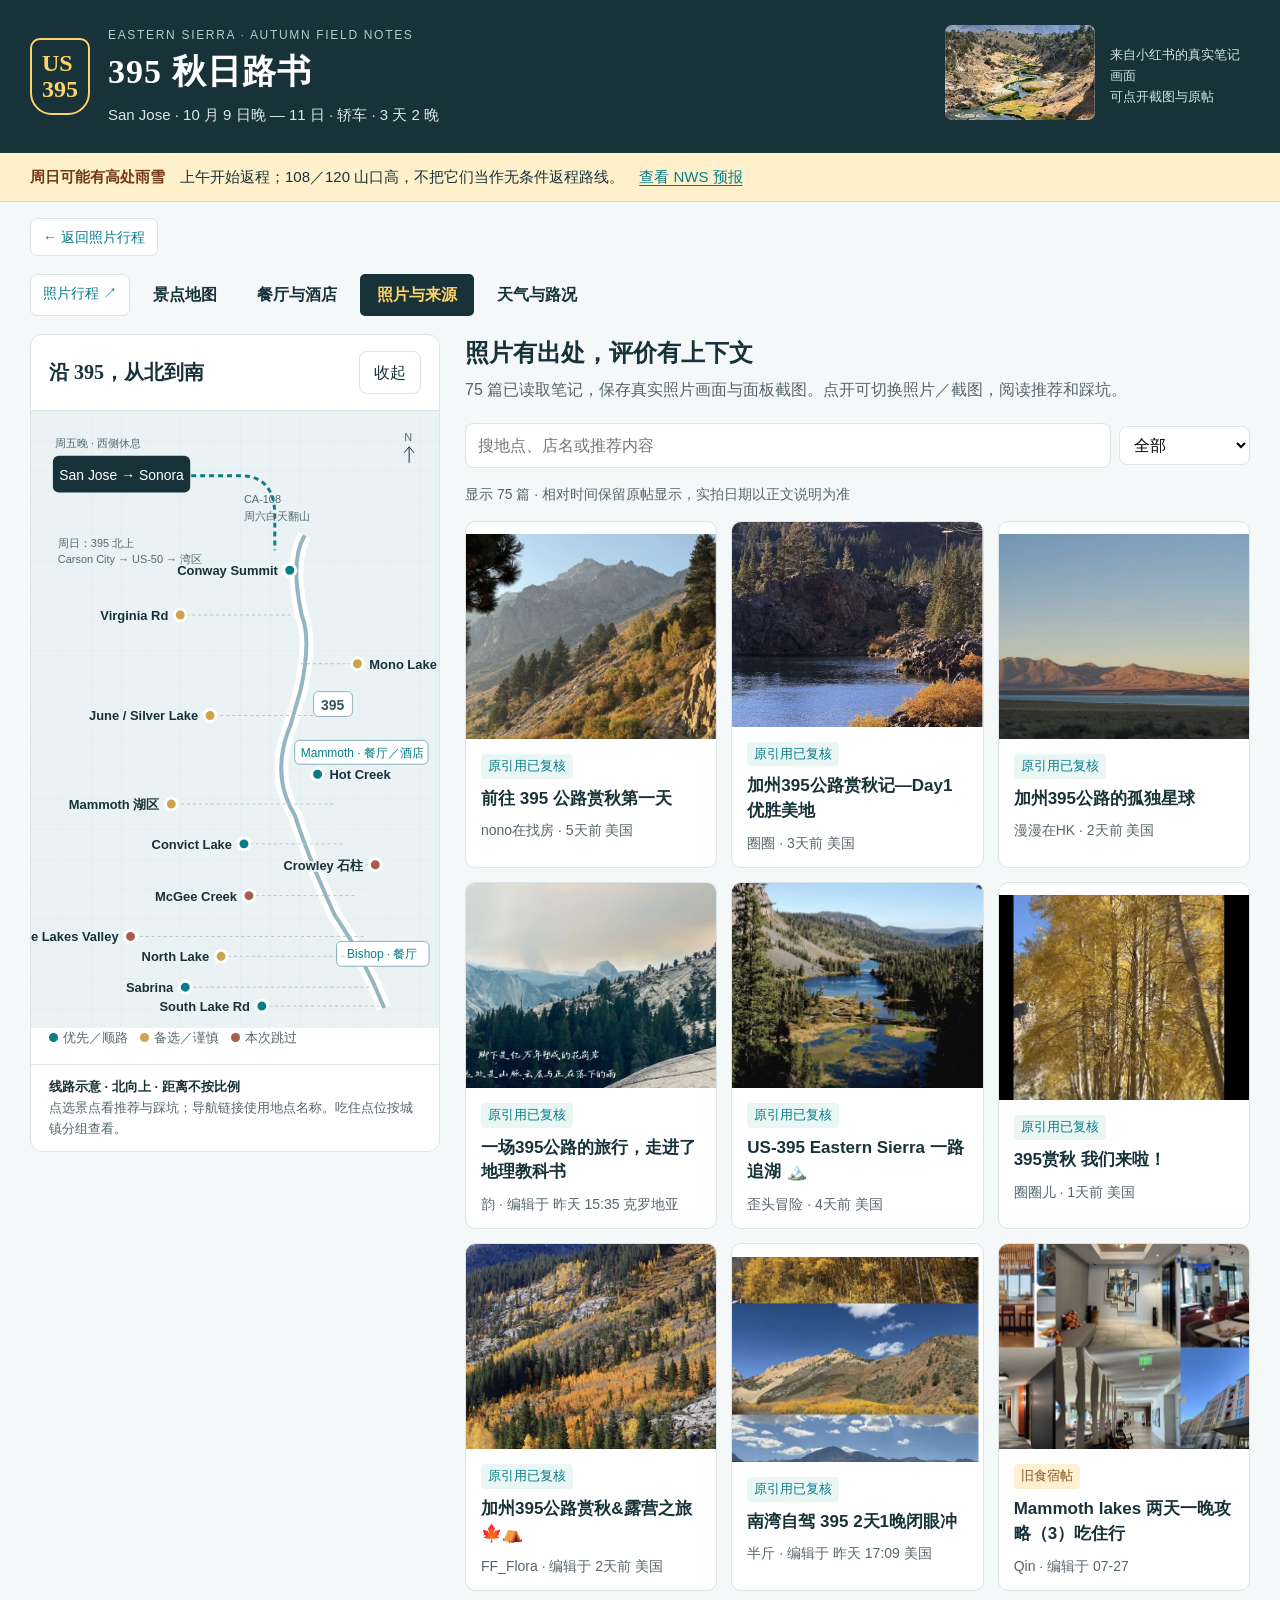
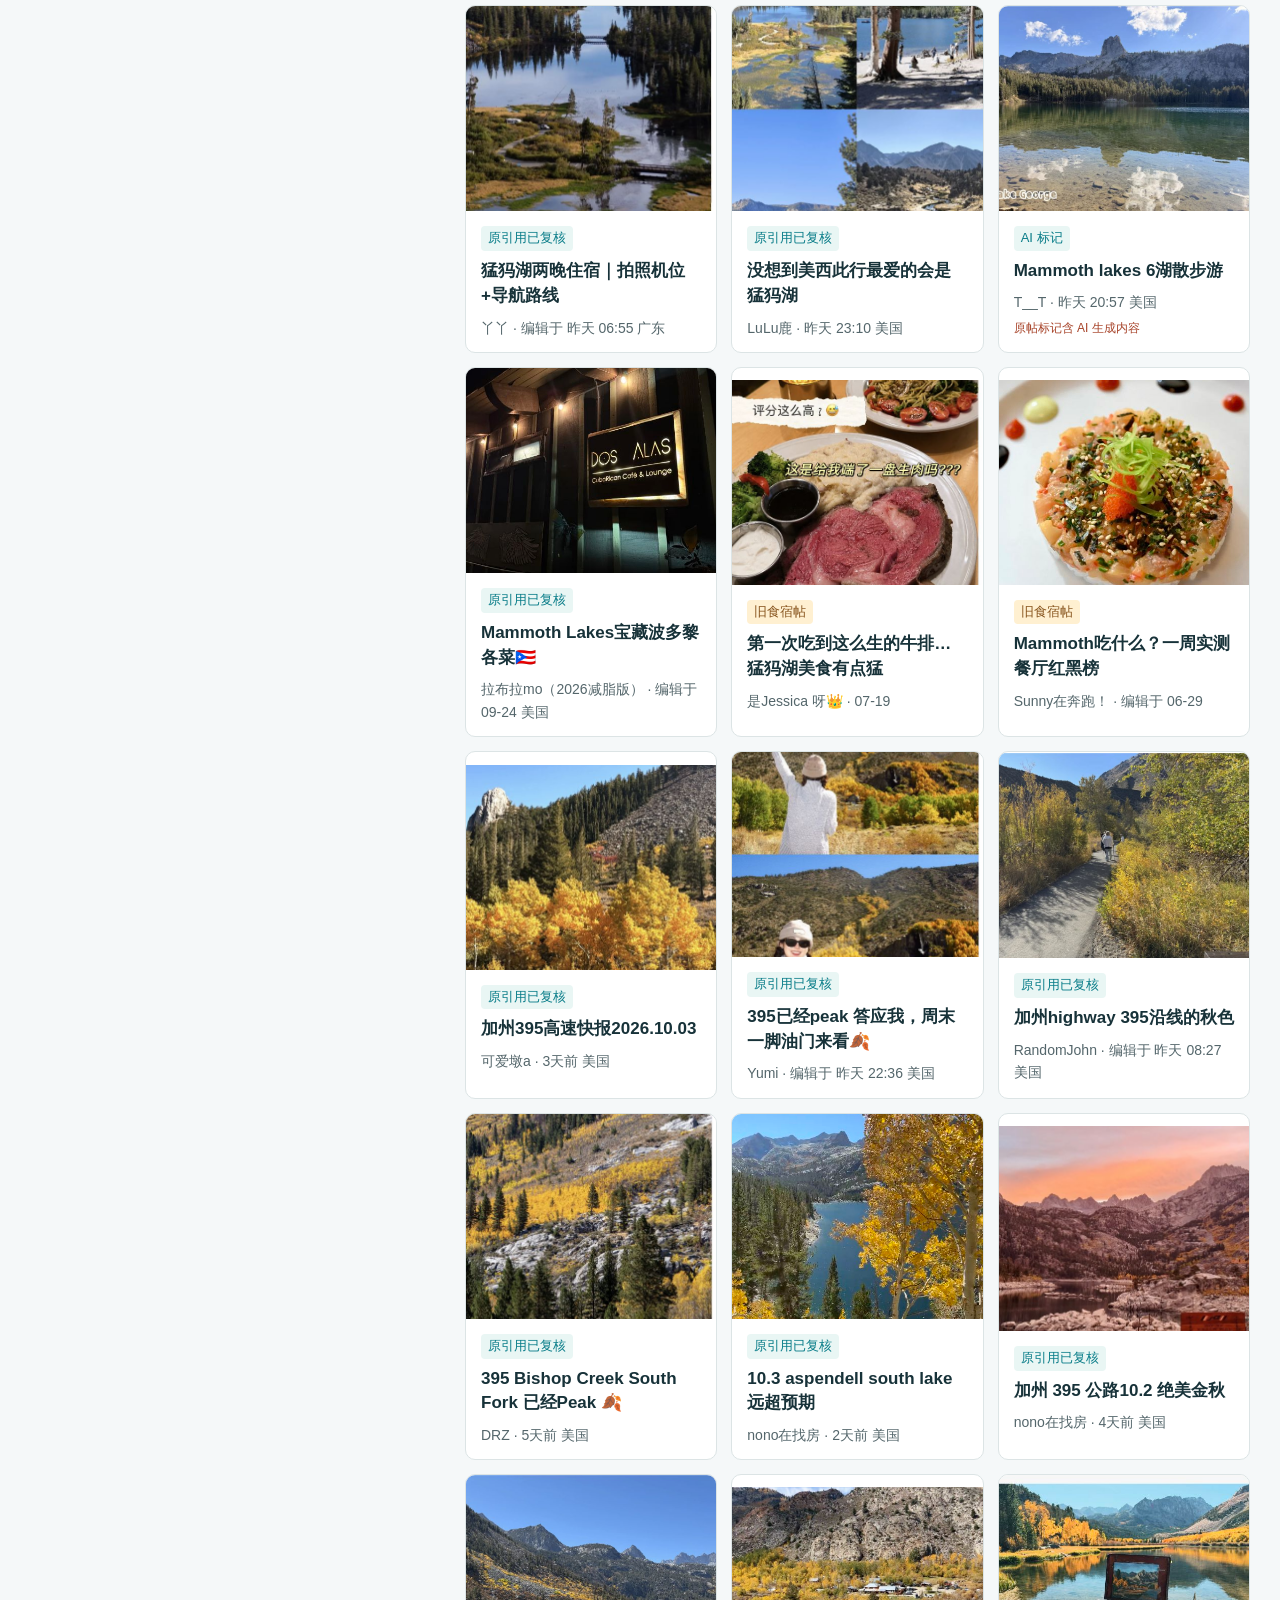
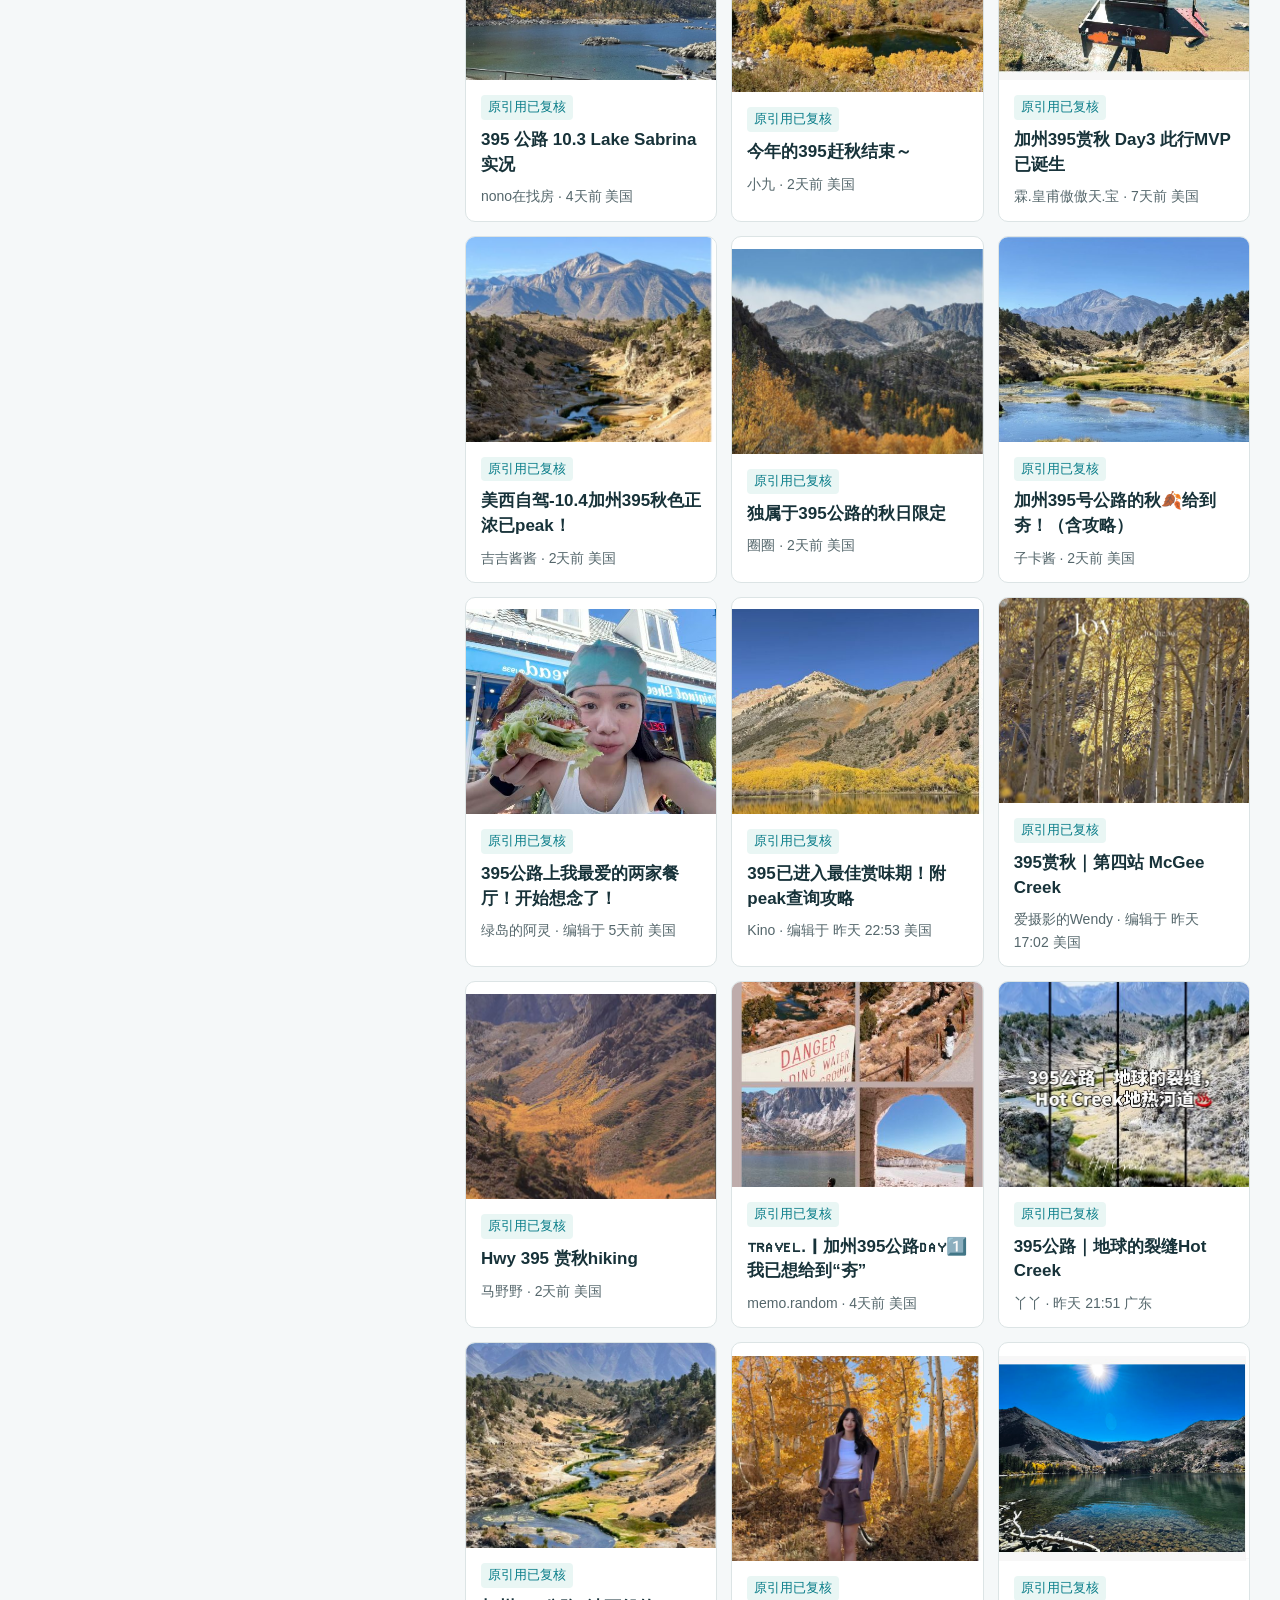
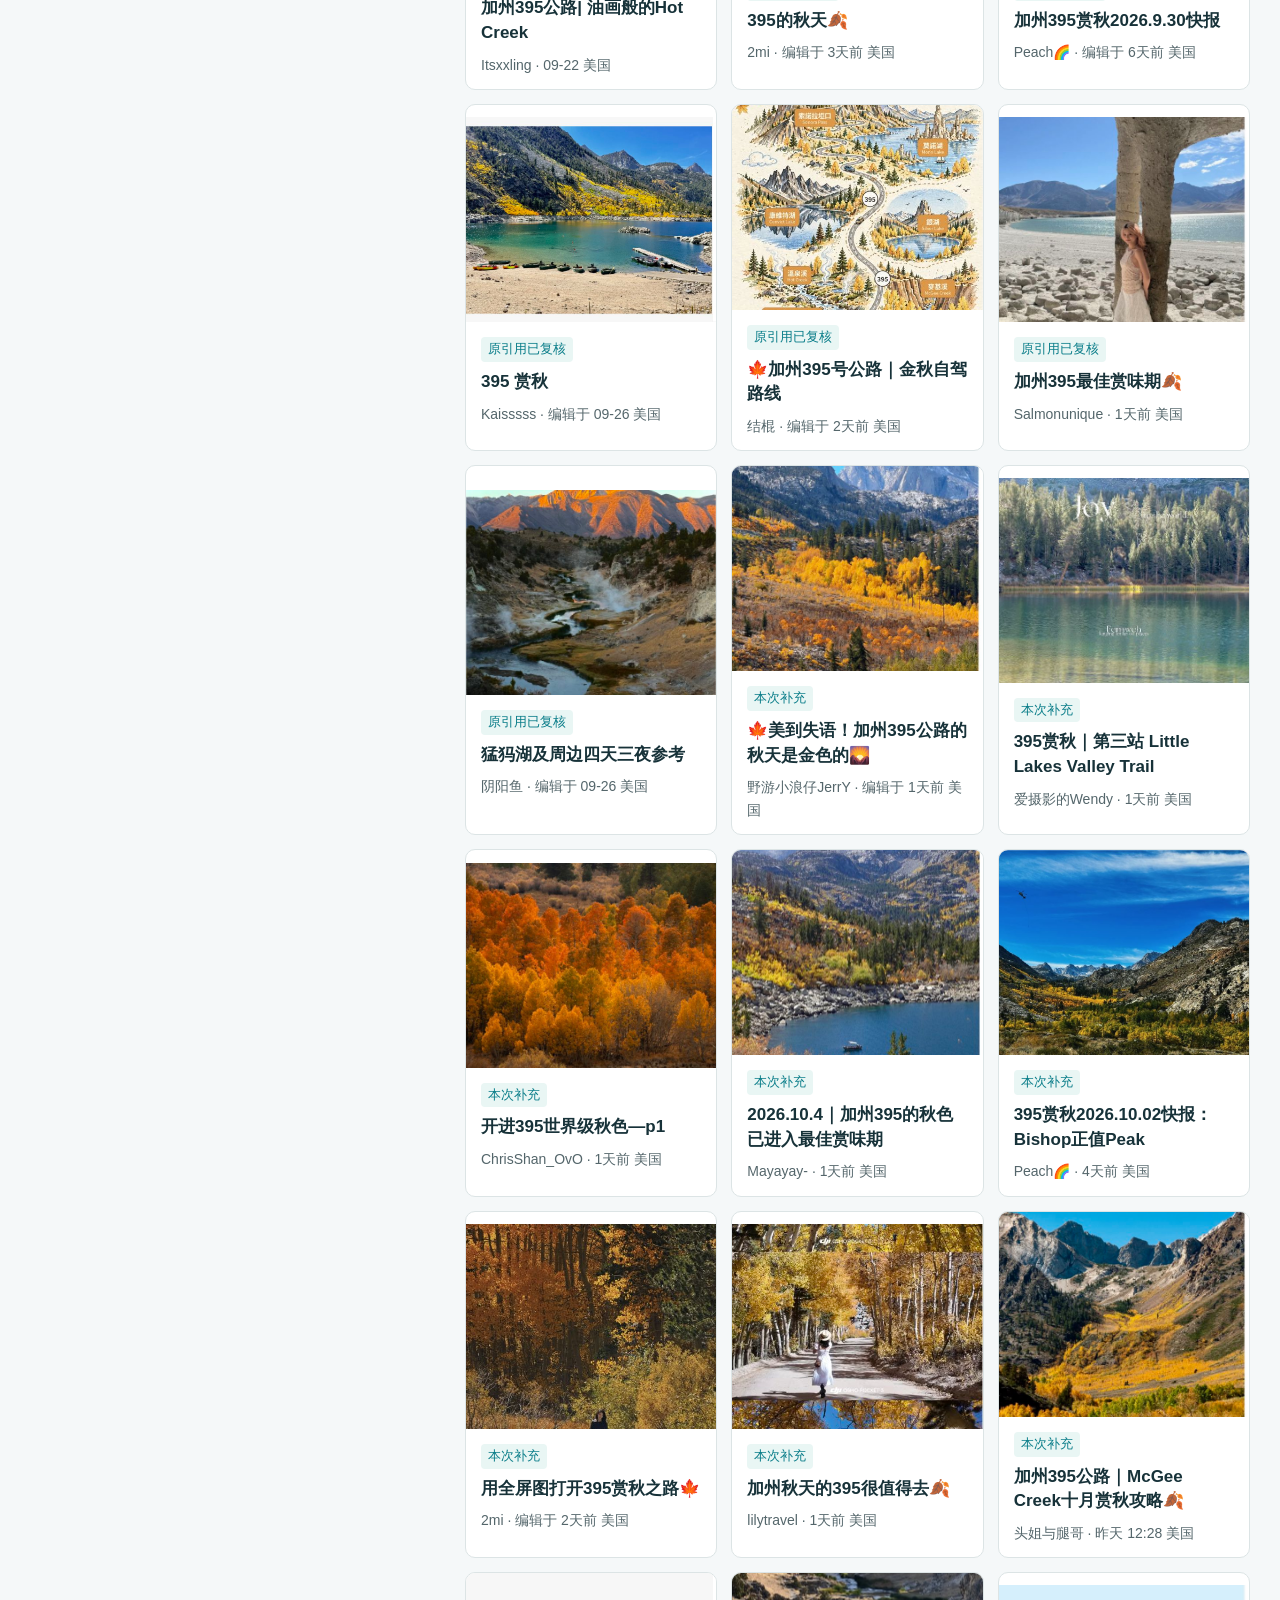
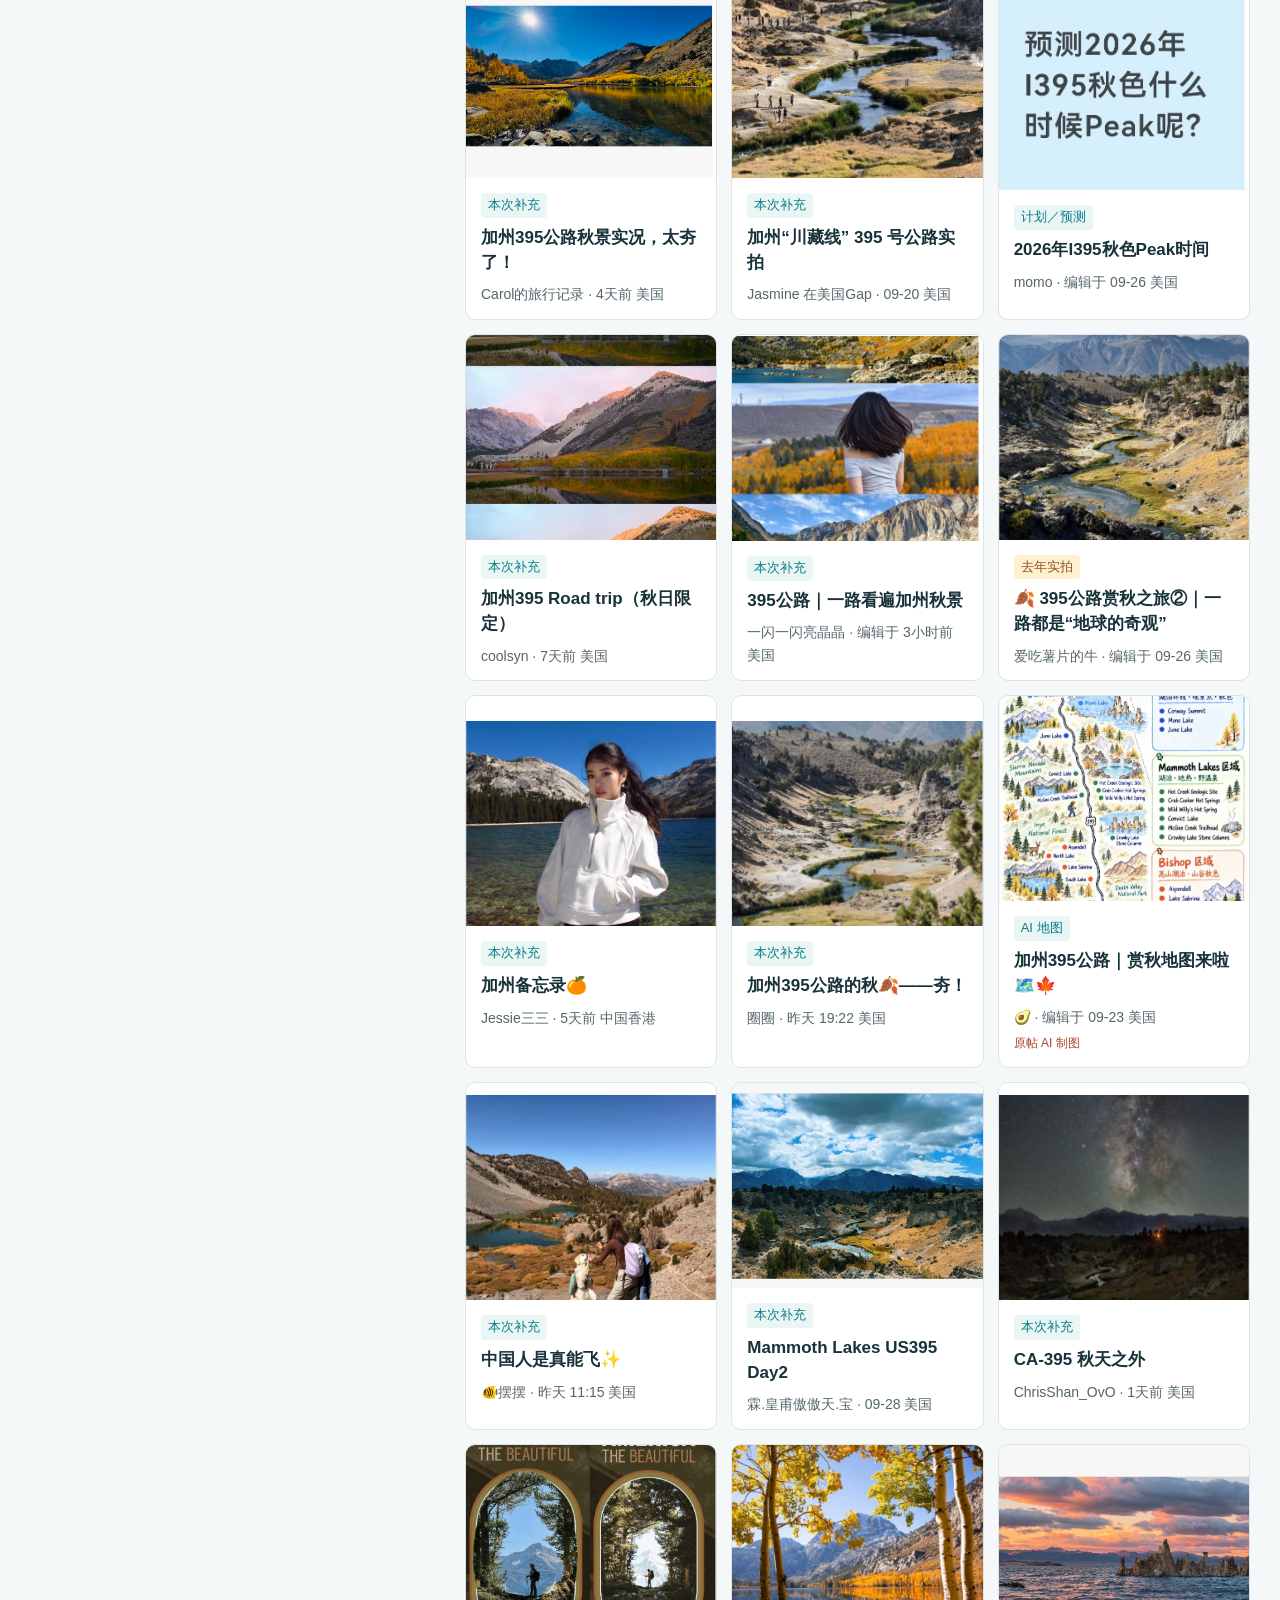
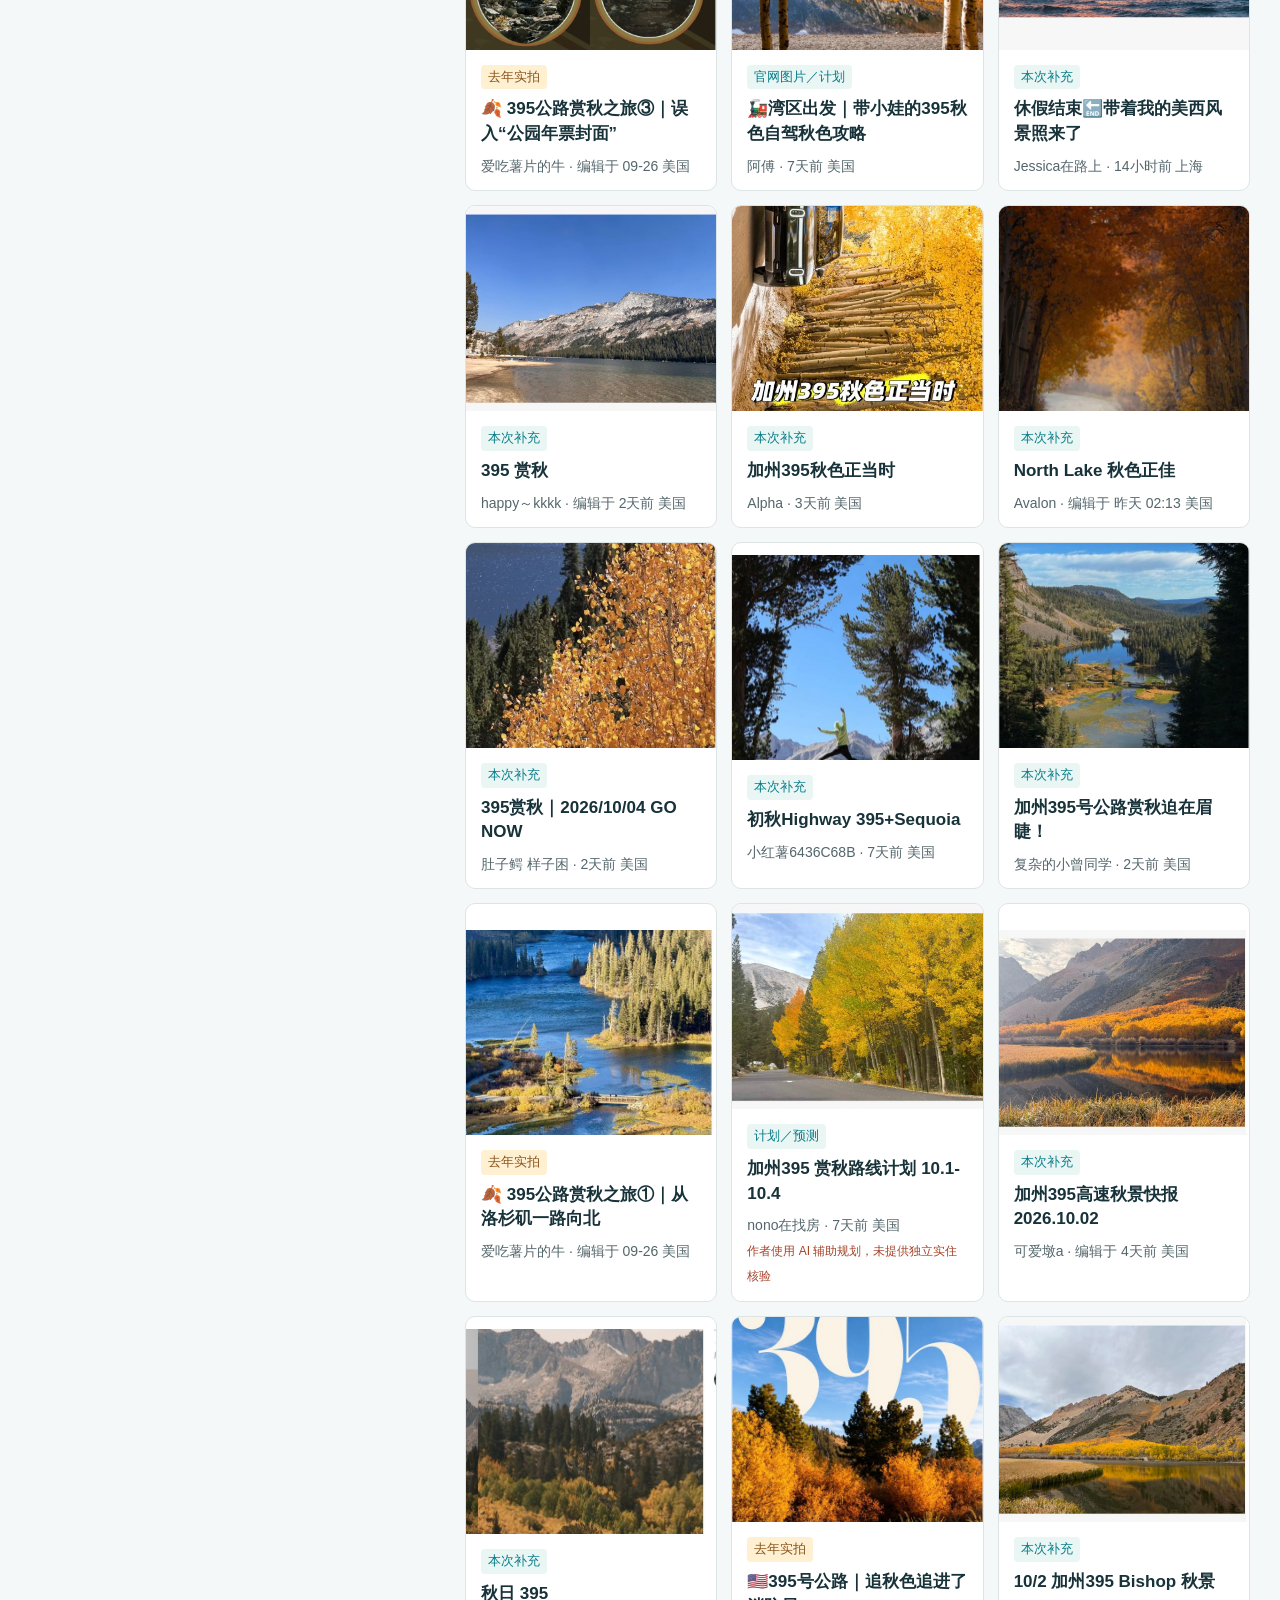
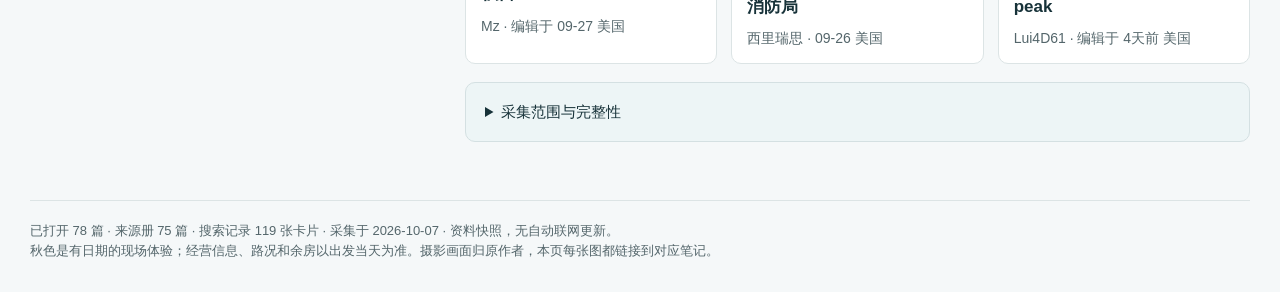
==== commit ca4a97a7: "Make the weekend itinerary scenic-drive focused without strenuous hikes" ====
--- a/archive.html
+++ b/archive.html
@@ -2,7 +2,7 @@
 :root{--ink:#173239;--muted:#54666b;--lake:#087c88;--gold:#ffd267;--line:#dce4e5;--paper:#f5f8f9;--danger:#a74329;--serif:'Songti SC','Noto Serif SC',Georgia,serif}*{box-sizing:border-box}body{margin:0;color:var(--ink);background:var(--paper);font-family:-apple-system,BlinkMacSystemFont,'PingFang SC','Microsoft YaHei',sans-serif;font-size:16px;line-height:1.6}button,input,select{font:inherit}button,a,input,select{touch-action:manipulation}button{cursor:pointer}button:focus-visible,a:focus-visible,input:focus-visible,select:focus-visible{outline:3px solid var(--lake);outline-offset:3px}a{color:var(--lake);text-underline-offset:3px}button{background:white;border:1px solid var(--line);color:var(--ink);border-radius:8px;padding:8px 14px}button:hover{border-color:var(--lake)}button.active{background:var(--ink);border-color:var(--ink);color:white}button:disabled{opacity:.45;cursor:default}h1,h2,h3,p{margin:0}h1{font-family:var(--serif);font-size:34px;font-weight:700;letter-spacing:.03em}h2{font-size:24px;font-family:var(--serif)}h3{font-size:19px}small,.meta{font-size:13px;color:var(--muted)}.shell{max-width:1440px;margin:auto;padding:0 30px}.top{background:var(--ink);color:white}.top .shell{display:flex;justify-content:space-between;gap:24px;padding-top:25px;padding-bottom:25px;align-items:center}.brand{display:flex;gap:18px;align-items:center}.shield{font:800 24px Georgia;border:2px solid var(--gold);border-radius:10px 10px 22px 22px;padding:10px;color:var(--gold);line-height:1.1}.eyebrow{font-size:12px;color:#b4c9cd;letter-spacing:.14em}.tripline{margin-top:4px;color:#dae7e9;font-size:15px}.topphoto{display:flex;gap:15px;align-items:center}.topphoto img{width:150px;height:95px;object-fit:cover;border-radius:7px}.topphoto span{font-size:13px;color:#d0e2e5;max-width:140px}.topphoto button{padding:0;border:0;background:none;color:inherit;text-align:left}.weather{display:flex;gap:15px;align-items:flex-start;background:#fff0cc;border-bottom:1px solid #e8d69f;padding:12px 30px;font-size:15px}.weather strong{color:#743b15;white-space:nowrap}.weather a{white-space:nowrap}.tabs{display:flex;gap:6px;padding:18px 0;flex-wrap:wrap}.tabs button{border:0;background:transparent;padding:8px 17px;font-weight:600;border-radius:5px}.tabs button.active{background:var(--ink);color:var(--gold)}.layout{display:grid;grid-template-columns:410px minmax(0,1fr);gap:25px;align-items:start;padding-bottom:40px}.mapbox{position:sticky;top:18px;background:white;border:1px solid var(--line);border-radius:12px;overflow:hidden}.maphead{padding:16px 18px;border-bottom:1px solid var(--line);display:flex;justify-content:space-between;align-items:center}.maphead h2{font-size:20px}.legend{display:flex;gap:12px;padding:0 18px 15px;font-size:13px;color:var(--muted);flex-wrap:wrap}.legend i{display:inline-block;width:9px;height:9px;border-radius:50%;margin-right:5px;background:var(--lake)}.legend i.optional{background:#cda44b}.legend i.no{background:#a85d4f}#routeMap{display:block;width:100%;height:auto;background:#eaf2f4}#routeMap .place{cursor:pointer;pointer-events:bounding-box}#routeMap .place text{pointer-events:auto}#routeMap .place:focus{outline:none}#routeMap .place:focus circle{stroke-width:5;stroke:var(--gold)}#routeMap text{font-family:inherit;pointer-events:none}#routeMap .label{font-size:13px;font-weight:600;fill:var(--ink);paint-order:stroke;stroke:#eaf2f4;stroke-width:4;stroke-linejoin:round}#routeMap .smalllabel{font-size:11px;fill:#526c72}.mapfoot{padding:12px 18px;font-size:13px;color:var(--muted);border-top:1px solid var(--line)}.mapfoot b{color:var(--ink)}.panel{min-width:0}.paneltop{display:flex;align-items:center;justify-content:space-between;gap:10px;margin-bottom:14px;flex-wrap:wrap}.seg{display:flex;gap:6px}.summary{margin-bottom:20px}.summary p{color:var(--muted);margin-top:5px}.statrow{display:flex;gap:10px;flex-wrap:wrap;margin-top:12px}.chip{font-size:14px;background:white;border:1px solid var(--line);padding:4px 10px;border-radius:5px}.chip.gold{background:#fff1cb;border-color:#e9d290}.day{display:grid;grid-template-columns:64px minmax(0,1fr);gap:15px;margin-top:20px}.daybadge{color:var(--lake);font-size:13px;font-weight:700;letter-spacing:.08em;text-align:center;border-top:3px solid var(--lake);padding-top:9px}.daybadge b{display:block;font-size:23px;letter-spacing:0}.daybody{background:white;border:1px solid var(--line);border-radius:10px;overflow:hidden}.daytitle{padding:16px 20px;border-bottom:1px solid var(--line);display:flex;justify-content:space-between;gap:12px;flex-wrap:wrap}.stay{font-size:14px;color:var(--lake)}.stop{display:grid;grid-template-columns:100px minmax(0,1fr);padding:14px 20px;gap:14px;border-bottom:1px dashed var(--line)}.stop:last-child{border:0}.time{font-size:14px;color:var(--muted);font-variant-numeric:tabular-nums}.stop p{color:var(--muted);font-size:15px;margin-top:3px}.stop button{padding:0;border:0;background:none;text-align:left;font-weight:600;font-size:17px}.stop button:hover{text-decoration:underline}.note{padding:17px 19px;border-radius:10px;border:1px solid #d4e0e2;background:#edf5f6;margin:18px 0;font-size:15px}.note b{display:block;margin-bottom:4px}.actions{display:flex;gap:10px;flex-wrap:wrap}.actions a,.actionlink{display:inline-block;text-decoration:none;background:white;border:1px solid var(--line);border-radius:7px;padding:7px 12px;font-size:14px}.filters{display:flex;gap:8px;align-items:center;flex-wrap:wrap;margin:15px 0}input[type=search]{flex:1;min-width:180px;border:1px solid var(--line);border-radius:8px;padding:9px 12px;background:white}select{border:1px solid var(--line);border-radius:8px;padding:9px 10px;background:white}label{font-size:14px}.grid{display:grid;grid-template-columns:repeat(2,minmax(0,1fr));gap:14px}.card{background:white;border:1px solid var(--line);border-radius:10px;overflow:hidden}.card.selected{box-shadow:0 0 0 2px var(--lake)}.cardhead{padding:16px 17px 10px}.card h3{line-height:1.4}.cardphoto{height:175px;width:100%;object-fit:cover;display:block}.status{font-size:13px;display:inline-block;color:var(--lake);background:#e9f6f4;padding:2px 7px;border-radius:4px;margin-bottom:8px}.status.caution{background:#fff0d1;color:#88541d}.status.no{background:#f9e5df;color:var(--danger)}.cardtext{padding:0 17px 15px;font-size:15px}.cardtext p{margin-bottom:10px}.why b{color:var(--lake);font-weight:600}.pit b{color:var(--danger);font-weight:600}.cardfoot{display:flex;gap:8px;flex-wrap:wrap;padding:0 17px 17px}.cardfoot button,.cardfoot a{font-size:14px;padding:6px 9px}.sourcecard{text-align:left;padding:0;display:block;border-radius:10px;width:100%;background:white;overflow:hidden}.sourcecard img{width:100%;height:205px;object-fit:cover;display:block;background:#dfe9ec}.sourcecard .inside{padding:13px 15px}.sourcecard h3{font-size:17px;line-height:1.45;margin-bottom:8px}.sourcecard p{font-size:14px;color:var(--muted)}.sourcegrid{grid-template-columns:repeat(3,minmax(0,1fr))}.wide{grid-column:1/-1}.evidence{font-size:14px;line-height:1.65;color:var(--muted)}.evidence a{font-weight:600}.sourcecount{font-size:14px;color:var(--muted)}.empty{padding:35px;background:white;text-align:center;border:1px solid var(--line);border-radius:10px}.linklist{display:grid;gap:10px}.official{background:white;padding:18px;border:1px solid var(--line);border-radius:9px}.official p{font-size:15px;margin-top:7px}.footer{border-top:1px solid var(--line);padding:20px 0 30px;font-size:13px;color:var(--muted)}dialog{border:0;padding:0;max-width:1140px;width:calc(100% - 50px);border-radius:13px;color:var(--ink);box-shadow:0 30px 100px #0007}dialog::backdrop{background:#092027c7;backdrop-filter:blur(3px)}.modalhead{display:flex;align-items:center;justify-content:space-between;padding:14px 20px;border-bottom:1px solid var(--line);gap:12px}.modalhead h2{font-size:20px}.modalbody{display:grid;grid-template-columns:60% 40%;min-height:520px}.media{background:#0d242b;display:flex;align-items:center;justify-content:center;min-width:0;padding:15px}.media img{width:100%;height:560px;object-fit:contain}.modaltext{padding:22px;overflow:auto;max-height:630px}.modaltext h3{font-size:22px;font-family:var(--serif);line-height:1.5;margin-bottom:8px}.modaltext p{font-size:15px;margin:17px 0}.modalcontrols{display:flex;align-items:center;justify-content:space-between;gap:8px;padding:12px 20px;border-top:1px solid var(--line);flex-wrap:wrap}.modalcontrols .seg button{font-size:14px}.modaltext .meta{margin-bottom:18px}.close{border:0;font-size:24px;line-height:1;padding:4px 8px}.pointsources{margin-top:15px;border-top:1px solid var(--line);padding-top:14px}.pointsources button{font-size:14px;margin:5px 5px 0 0;padding:5px 9px}.pointmedia{max-height:300px;width:100%;object-fit:cover;border-radius:8px;margin:15px 0}.pointdialog .modalbody{display:block;min-height:0}.pointdialog .modaltext{max-height:75vh}.pointdialog{max-width:700px}.toggle-line{display:flex;gap:8px;align-items:center}input[type=checkbox]{accent-color:var(--lake);width:16px;height:16px}.cardmeta{font-size:13px;color:var(--muted);margin:5px 0 8px}.badgeai{color:var(--danger);font-size:12px}.credit{font-size:12px;color:var(--muted);padding:4px 17px 0}.section-title{margin:24px 0 12px}.downloadbar{display:flex;gap:8px;flex-wrap:wrap;margin-top:15px}.downloadbar a{font-size:14px}.visuallyhidden{position:absolute;width:1px;height:1px;overflow:hidden;clip:rect(0,0,0,0)}
 @media(min-width:1500px){.shell{max-width:1460px}.layout{grid-template-columns:440px minmax(0,1fr)}}@media(max-width:1100px){.layout{grid-template-columns:330px minmax(0,1fr);gap:18px}.sourcegrid{grid-template-columns:repeat(2,minmax(0,1fr))}.topphoto span{display:none}.stop{grid-template-columns:85px minmax(0,1fr);padding:13px 16px}.grid{grid-template-columns:1fr}.sourcegrid{grid-template-columns:repeat(2,minmax(0,1fr))}.day{grid-template-columns:55px minmax(0,1fr);gap:10px}}@media(max-width:800px){.shell{padding:0 18px}.top .shell{padding:22px 18px}.topphoto{display:none}h1{font-size:28px}.weather{padding:12px 18px;display:block}.weather strong{display:block}.weather a{margin-left:0}.layout{grid-template-columns:1fr}.mapbox{position:static}.mapbox svg{max-height:480px}.maphead{cursor:pointer}#routeMap{height:480px}#routeMap.collapsed{display:none}.mapfoot{font-size:12px}.legend{padding-bottom:10px}.tabs{padding:12px 0;gap:0}.tabs button{padding:8px 10px;font-size:14px}.sourcegrid,.grid{grid-template-columns:repeat(2,minmax(0,1fr))}.modalbody{display:block}.media img{height:40vh}.modaltext{max-height:none}.modalbody{max-height:75vh;overflow:auto}.modalhead h2{font-size:17px}.modaltext{padding:18px}.sourcecard img{height:180px}}@media(max-width:480px){.brand{gap:12px}.shield{font-size:19px;padding:8px}h1{font-size:23px}.tripline{font-size:14px}.eyebrow{font-size:11px}.grid,.sourcegrid{grid-template-columns:1fr}.day{grid-template-columns:42px minmax(0,1fr);gap:8px}.daybadge b{font-size:19px}.daytitle{padding:13px}.daytitle h3{font-size:17px}.stop{grid-template-columns:1fr;gap:1px;padding:12px 13px}.time{color:var(--lake)}.summary h2{font-size:22px}.cardphoto{height:220px}dialog{width:calc(100% - 20px)}.modalhead{padding:12px}.modalcontrols{padding:10px}.tabs button{font-size:14px;padding:7px 9px}.sourcecard img{height:240px}}@media print{.topphoto,.tabs,.filters,.mapbox,dialog,.actions,.cardfoot{display:none}.layout{display:block}.top{background:white;color:var(--ink)}.top .tripline{color:var(--muted)}.day,.daybody{break-inside:avoid}.grid{grid-template-columns:1fr}.weather{background:white}.shell{padding:0}.footer{margin-top:20px}}
 </style></head><body><header class="top"><div class="shell"><div class="brand"><div class="shield" aria-hidden="true">US<br>395</div><div><div class="eyebrow">EASTERN SIERRA · AUTUMN FIELD NOTES</div><h1>395 秋日路书</h1><div class="tripline">San Jose · 10 月 9 日晚 — 11 日 · 轿车 · 3 天 2 晚</div></div></div><div class="topphoto"><button id="headerPhoto" aria-label="查看 Hot Creek 笔记照片"></button><span>来自小红书的真实笔记画面<br>可点开截图与原帖</span></div></div></header><div class="weather"><strong>周日可能有高处雨雪</strong><span>上午开始返程；108／120 山口高，不把它们当作无条件返程路线。</span><a href="https://forecast.weather.gov/MapClick.php?lat=37.6473&lon=-118.9625" target="_blank" rel="noopener">查看 NWS 预报</a></div><main class="shell"><a href="index.html" class="actionlink" style="margin-top:16px">← 返回照片行程</a><nav class="tabs" aria-label="路书视图"><a href="index.html" class="actionlink">照片行程 ↗</a><button data-tab="places">景点地图</button><button data-tab="stay">餐厅与酒店</button><button data-tab="sources">照片与来源</button><button data-tab="conditions">天气与路况</button></nav><div class="layout"><aside class="mapbox"><div class="maphead"><h2>沿 395，从北到南</h2><button id="mapToggle" aria-expanded="true" aria-label="收起或展开地图">收起</button></div><svg id="routeMap" viewBox="0 0 410 620" role="img" aria-label="US 395 景点路线示意图"></svg><div class="legend"><span><i></i>优先／顺路</span><span><i class="optional"></i>备选／谨慎</span><span><i class="no"></i>本次跳过</span></div><div class="mapfoot"><b>线路示意 · 北向上 · 距离不按比例</b><br>点选景点看推荐与踩坑；导航链接使用地点名称。吃住点位按城镇分组查看。</div></aside><section class="panel" id="content" aria-live="polite"></section></div><footer class="footer"><span id="footCount"></span> · 采集于 2026‑10‑07 · 资料快照，无自动联网更新。<br>秋色是有日期的现场体验；经营信息、路况和余房以出发当天为准。摄影画面归原作者，本页每张图都链接到对应笔记。</footer></main><dialog id="sourceDialog"><div class="modalhead"><h2>小红书笔记 · 原图画面与截图</h2><button class="close" data-close aria-label="关闭来源窗口">×</button></div><div class="modalbody"><div class="media"><img id="sourceImage" alt=""></div><div class="modaltext" id="sourceText"></div></div><div class="modalcontrols"><div class="seg"><button id="photoMode">照片画面</button><button id="screenMode">笔记截图</button></div><div class="seg"><button id="prevSource" aria-label="上一条笔记">上一条</button><span class="meta" id="sourcePosition"></span><button id="nextSource" aria-label="下一条笔记">下一条</button></div></div></dialog><dialog class="pointdialog" id="pointDialog"><div class="modalhead"><h2>地点详情</h2><button class="close" data-close aria-label="关闭地点窗口">×</button></div><div class="modalbody"><div class="modaltext" id="pointText"></div></div></dialog><script>
-const DATA={"updated": "2026-10-07", "posts": [{"id": "6abfe7ee000000001a020995", "index": 1, "title": "前往 395 公路赏秋第一天", "author": "nono在找房", "url": "https://www.xiaohongshu.com/explore/6abfe7ee000000001a020995", "dateLabel": "5天前 美国", "recommend": "Tioga／Tenaya 湖景和 Minaret Vista 银河，沿路高山到荒漠的景观变化明显。", "pitfall": "从湾区一天开到东侧坐车很久；夜间观星要保暖。", "photo": "photos/6abfe7ee000000001a020995-photo.jpg", "screenshot": "photos/6abfe7ee000000001a020995-screen.jpg", "origin": "参考页面引用", "comments": "仅已加载评论；部分回复折叠", "older": false, "ai": false, "evidenceKind": "旅行体验", "photoNote": "原帖画面；拍摄日期依正文／评论说明"}, {"id": "6ac26b0f000000001b032eef", "index": 2, "title": "加州395公路赏秋记—Day1优胜美地", "author": "圈圈", "url": "https://www.xiaohongshu.com/explore/6ac26b0f000000001b032eef", "dateLabel": "3天前 美国", "recommend": "Tenaya Lake 与 Mono Lake Navy Beach 两种湖景适合自驾停留。", "pitfall": "跨 Yosemite 会增加过境时间；秋色与通行状况要另查。", "photo": "photos/6ac26b0f000000001b032eef-photo.jpg", "screenshot": "photos/6ac26b0f000000001b032eef-screen.jpg", "origin": "参考页面引用", "comments": "仅已加载评论；部分回复折叠", "older": false, "ai": false, "evidenceKind": "旅行体验", "photoNote": "原帖画面；拍摄日期依正文／评论说明"}, {"id": "6ac309500000000018004242", "index": 3, "title": "加州395公路的孤独星球", "author": "漫漫在HK", "url": "https://www.xiaohongshu.com/explore/6ac309500000000018004242", "dateLabel": "2天前 美国", "recommend": "Convict 日落、Brees Lookout 是作者推荐的地貌机位。", "pitfall": "到 Crowley 太晚没时间走进去；原帖提及玩水，Hot Creek 官方禁止游泳及涉水。", "photo": "photos/6ac309500000000018004242-photo.jpg", "screenshot": "photos/6ac309500000000018004242-screen.jpg", "origin": "参考页面引用", "comments": "仅已加载评论；部分回复折叠", "older": false, "ai": false, "evidenceKind": "旅行体验", "photoNote": "原帖画面；拍摄日期依正文／评论说明"}, {"id": "6ac571a2000000001a000c00", "index": 4, "title": "一场395公路的旅行，走进了地理教科书", "author": "韵", "url": "https://www.xiaohongshu.com/explore/6ac571a2000000001a000c00", "dateLabel": "编辑于 昨天 15:35 克罗地亚", "recommend": "10/2–5 四天行程含 Tioga、Mono、Mammoth 湖区、火山地貌和星空。", "pitfall": "四天路线不可照搬到周五晚出发的三天；部分点需要徒步或粗糙支路。", "photo": "photos/6ac571a2000000001a000c00-photo.jpg", "screenshot": "photos/6ac571a2000000001a000c00-screen.jpg", "origin": "参考页面引用", "comments": "仅已加载评论；部分回复折叠", "older": false, "ai": false, "evidenceKind": "旅行体验", "photoNote": "原帖画面；拍摄日期依正文／评论说明"}, {"id": "6ac1825f000000001403b6af", "index": 5, "title": "US-395 Eastern Sierra 一路追湖 🏔️", "author": "歪头冒险", "url": "https://www.xiaohongshu.com/explore/6ac1825f000000001403b6af", "dateLabel": "4天前 美国", "recommend": "个人偏爱 June、Twin 高处观景与 Convict；Mono 适合看地貌。", "pitfall": "Crowley 烂路折返；不同湖泊评分只是个人喜好。", "photo": "photos/6ac1825f000000001403b6af-photo.jpg", "screenshot": "photos/6ac1825f000000001403b6af-screen.jpg", "origin": "参考页面引用", "comments": "仅已加载评论；部分回复折叠", "older": false, "ai": false, "evidenceKind": "旅行体验", "photoNote": "原帖画面；拍摄日期依正文／评论说明"}, {"id": "6ac48679000000001901cc00", "index": 6, "title": "395赏秋 我们来啦！", "author": "圈圈儿", "url": "https://www.xiaohongshu.com/explore/6ac48679000000001901cc00", "dateLabel": "1天前 美国", "recommend": "作者带娃偏爱 Convict、North Lake、McGee、Silver Lake 和 Mono Navy Beach。", "pitfall": "Mono 的气味会影响体验；North Lake 窄路不是轻松湖区公路。", "photo": "photos/6ac48679000000001901cc00-photo.jpg", "screenshot": "photos/6ac48679000000001901cc00-screen.jpg", "origin": "参考页面引用", "comments": "仅已加载评论；部分回复折叠", "older": false, "ai": false, "evidenceKind": "旅行体验", "photoNote": "原帖画面；拍摄日期依正文／评论说明"}, {"id": "6ac34583000000001801b992", "index": 7, "title": "加州395公路赏秋&露营之旅🍁⛺️", "author": "FF_Flora", "url": "https://www.xiaohongshu.com/explore/6ac34583000000001801b992", "dateLabel": "编辑于 2天前 美国", "recommend": "10/1–4 露营旅行偏爱 June campsite 09、Silver 日用区；作者更喜欢 Sabrina。", "pitfall": "Twin 营位密、淋浴关；McGee 中午晒。营位与设施状态需单独确认。", "photo": "photos/6ac34583000000001801b992-photo.jpg", "screenshot": "photos/6ac34583000000001801b992-screen.jpg", "origin": "参考页面引用", "comments": "仅已加载评论；部分回复折叠", "older": false, "ai": false, "evidenceKind": "旅行体验", "photoNote": "原帖画面；拍摄日期依正文／评论说明"}, {"id": "6ac57be4000000001301ac1c", "index": 8, "title": "南湾自驾 395 2天1晚闭眼冲", "author": "半斤", "url": "https://www.xiaohongshu.com/explore/6ac57be4000000001301ac1c", "dateLabel": "编辑于 昨天 17:09 美国", "recommend": "10/4–5 南湾出发；Alpenhof 住得干净，Schat’s 烟熏牛肉三明治获好评。", "pitfall": "Sagehen 山顶过峰，June／Gull 仍偏绿；Hot Creek 太晚失去好光；两天行程很赶。", "photo": "photos/6ac57be4000000001301ac1c-photo.jpg", "screenshot": "photos/6ac57be4000000001301ac1c-screen.jpg", "origin": "参考页面引用", "comments": "仅已加载评论；部分回复折叠", "older": false, "ai": false, "evidenceKind": "旅行体验", "photoNote": "原帖画面；拍摄日期依正文／评论说明"}, {"id": "6a67a9590000000001003359", "index": 9, "title": "Mammoth lakes 两天一晚攻略（3）吃住行", "author": "Qin", "url": "https://www.xiaohongshu.com/explore/6a67a9590000000001003359", "dateLabel": "编辑于 07-27", "recommend": "7 月旧帖推荐 Limelight 新设施、早餐与接驳，以及 Toomey’s 和 Schat’s。", "pitfall": "属于食宿辅助资料，不用于判断本周秋色；房价和余房未查。", "photo": "photos/6a67a9590000000001003359-photo.jpg", "screenshot": "photos/6a67a9590000000001003359-screen.jpg", "origin": "参考页面引用", "comments": "仅已加载评论；部分回复折叠", "older": true, "ai": false, "evidenceKind": "旧食宿帖", "photoNote": "食宿辅助旧帖"}, {"id": "6ac4fd64000000001500a8db", "index": 10, "title": "猛犸湖两晚住宿｜拍照机位+导航路线", "author": "丫丫", "url": "https://www.xiaohongshu.com/explore/6ac4fd64000000001500a8db", "dateLabel": "编辑于 昨天 06:55 广东", "recommend": "Mammoth Mountain Inn 虽旧但可住；Twin Falls 要从停车处再走到机位。", "pitfall": "LLV 停车场小；Crowley 轿车应停外面走入，导航不要误设大坝。", "photo": "photos/6ac4fd64000000001500a8db-photo.jpg", "screenshot": "photos/6ac4fd64000000001500a8db-screen.jpg", "origin": "参考页面引用", "comments": "仅已加载评论；部分回复折叠", "older": false, "ai": false, "evidenceKind": "旅行体验", "photoNote": "原帖画面；拍摄日期依正文／评论说明"}, {"id": "6ac5e25d000000001a021d1f", "index": 11, "title": "没想到美西此行最爱的会是猛犸湖", "author": "LuLu鹿", "url": "https://www.xiaohongshu.com/explore/6ac5e25d000000001a021d1f", "dateLabel": "昨天 23:10 美国", "recommend": "作者喜爱 Mammoth 湖区、Convict 与 Hot Creek；Mammoth Coffee 可作早餐。", "pitfall": "咖啡店早上也排队；地热点有气味；景点好坏属个人体验。", "photo": "photos/6ac5e25d000000001a021d1f-photo.jpg", "screenshot": "photos/6ac5e25d000000001a021d1f-screen.jpg", "origin": "参考页面引用", "comments": "仅已加载评论；部分回复折叠", "older": false, "ai": false, "evidenceKind": "旅行体验", "photoNote": "原帖画面；拍摄日期依正文／评论说明"}, {"id": "6ac5c32300000000180069ac", "index": 12, "title": "Mammoth lakes 6湖散步游", "author": "T__T", "url": "https://www.xiaohongshu.com/explore/6ac5c32300000000180069ac", "dateLabel": "昨天 20:57 美国", "recommend": "Lake George 是六湖游最爱；Lake Mary、Mamie、Twin 等可以组合短散步。", "pitfall": "原帖标注含 AI 生成内容；该帖照片与描述不能当作独立现场核验。", "photo": "photos/6ac5c32300000000180069ac-photo.jpg", "screenshot": "photos/6ac5c32300000000180069ac-screen.jpg", "origin": "参考页面引用", "comments": "仅已加载评论；部分回复折叠", "older": false, "ai": true, "evidenceKind": "AI 标记", "photoNote": "原帖标记含 AI 生成内容"}, {"id": "6ab60d6e000000000e03f000", "index": 13, "title": "Mammoth Lakes宝藏波多黎各菜🇵🇷", "author": "拉布拉mo（2026减脂版）", "url": "https://www.xiaohongshu.com/explore/6ab60d6e000000000e03f000", "dateLabel": "编辑于 09-24 美国", "recommend": "9/24 Dos Alas：蒜香面包、烤猪肉／大蕉及椰子布丁获推荐。", "pitfall": "鸡肉串略干；需留意营业日与预订。", "photo": "photos/6ab60d6e000000000e03f000-photo.jpg", "screenshot": "photos/6ab60d6e000000000e03f000-screen.jpg", "origin": "参考页面引用", "comments": "仅已加载评论；部分回复折叠", "older": false, "ai": false, "evidenceKind": "旅行体验", "photoNote": "原帖画面；拍摄日期依正文／评论说明"}, {"id": "6a5cf026000000000f010004", "index": 14, "title": "第一次吃到这么生的牛排… 猛犸湖美食有点猛", "author": "是Jessica 呀👑", "url": "https://www.xiaohongshu.com/explore/6a5cf026000000000f010004", "dateLabel": "07-19", "recommend": "评论有人觉得 prime rib 的颜色／肥瘦属正常，有人推荐 Toomey’s。", "pitfall": "7 月作者觉得牛排过生、偏肥且贵；未找到明确店名，不能把这条负评归到 Mogul。", "photo": "photos/6a5cf026000000000f010004-photo.jpg", "screenshot": "photos/6a5cf026000000000f010004-screen.jpg", "origin": "参考页面引用", "comments": "仅已加载评论；部分回复折叠", "older": true, "ai": false, "evidenceKind": "旧食宿帖", "photoNote": "食宿辅助旧帖"}, {"id": "6a435152000000000e031400", "index": 15, "title": "Mammoth吃什么？一周实测餐厅红黑榜", "author": "Sunny在奔跑！", "url": "https://www.xiaohongshu.com/explore/6a435152000000000e031400", "dateLabel": "编辑于 06-29", "recommend": "6 月一周餐厅实测：Skadi 鱼鸭、Local Scoop、Black Velvet 咖啡获好评；Mogul 分量大。", "pitfall": "Noodle Ly 瘦肉干；Morrison 餐饮体验差；Stellar Brew 不合口味；Mogul 熟度偏生有分歧。", "photo": "photos/6a435152000000000e031400-photo.jpg", "screenshot": "photos/6a435152000000000e031400-screen.jpg", "origin": "参考页面引用", "comments": "仅已加载评论；部分回复折叠", "older": true, "ai": false, "evidenceKind": "旧食宿帖", "photoNote": "食宿辅助旧帖"}, {"id": "6ac1ea0400000000180129a0", "index": 16, "title": "加州395高速快报2026.10.03", "author": "可爱墩a", "url": "https://www.xiaohongshu.com/explore/6ac1ea0400000000180129a0", "dateLabel": "3天前 美国", "recommend": "10/3 快报：Bishop 三湖已好看，Hot Creek 晴天好；Minaret Vista 适合星空。", "pitfall": "Mammoth／June 仍未浓；晨冷午热。不是本周末颜色保证。", "photo": "photos/6ac1ea0400000000180129a0-photo.jpg", "screenshot": "photos/6ac1ea0400000000180129a0-screen.jpg", "origin": "参考页面引用", "comments": "仅已加载评论；部分回复折叠", "older": false, "ai": false, "evidenceKind": "旅行体验", "photoNote": "原帖画面；拍摄日期依正文／评论说明"}, {"id": "6ac5d2a5000000001c00ed2c", "index": 17, "title": "395已经peak 答应我，周末一脚油门来看🍂", "author": "Yumi", "url": "https://www.xiaohongshu.com/explore/6ac5d2a5000000001c00ed2c", "dateLabel": "编辑于 昨天 22:36 美国", "recommend": "10/6 实拍：South Lake Road 金黄，小屋／瀑布周边好拍；North Lake 环湖约 1 小时。", "pitfall": "作者觉得 North 停车方便，但其他帖有难停车与窄路抱怨；评论担心本周末天气。", "photo": "photos/6ac5d2a5000000001c00ed2c-photo.jpg", "screenshot": "photos/6ac5d2a5000000001c00ed2c-screen.jpg", "origin": "参考页面引用", "comments": "仅已加载评论；部分回复折叠", "older": false, "ai": false, "evidenceKind": "旅行体验", "photoNote": "原帖画面；拍摄日期依正文／评论说明"}, {"id": "6ac50f290000000019038800", "index": 18, "title": "加州highway 395沿线的秋色", "author": "RandomJohn", "url": "https://www.xiaohongshu.com/explore/6ac50f290000000019038800", "dateLabel": "编辑于 昨天 08:27 美国", "recommend": "10/6 图文含 Convict、Sabrina、South Lake Road 和 McGee Road，公路秋色突出。", "pitfall": "不同图片属于不同地点；不能把笔记首图统一当作同一湖泊。", "photo": "photos/6ac50f290000000019038800-photo.jpg", "screenshot": "photos/6ac50f290000000019038800-screen.jpg", "origin": "参考页面引用", "comments": "仅已加载评论；部分回复折叠", "older": false, "ai": false, "evidenceKind": "旅行体验", "photoNote": "原帖画面；拍摄日期依正文／评论说明"}, {"id": "6abfbda00000000018006927", "index": 19, "title": "395 Bishop Creek South Fork 已经Peak 🍂", "author": "DRZ", "url": "https://www.xiaohongshu.com/explore/6abfbda00000000018006927", "dateLabel": "5天前 美国", "recommend": "推荐 South Fork 的 Surveyor’s Meadow、Parchers Resort 与 Weir Pond 一线。", "pitfall": "秋色来自当时观察，颜色会随风与时间变化；路边须找合法停靠处。", "photo": "photos/6abfbda00000000018006927-photo.jpg", "screenshot": "photos/6abfbda00000000018006927-screen.jpg", "origin": "参考页面引用", "comments": "仅已加载评论；部分回复折叠", "older": false, "ai": false, "evidenceKind": "旅行体验", "photoNote": "原帖画面；拍摄日期依正文／评论说明"}, {"id": "6ac2f6cf000000001802f882", "index": 20, "title": "10.3 aspendell south lake 远超预期", "author": "nono在找房", "url": "https://www.xiaohongshu.com/explore/6ac2f6cf000000001802f882", "dateLabel": "2天前 美国", "recommend": "10/3 作者觉得 South Lake 超预期，步道走约 15 分钟可找到较好视角。", "pitfall": "与其他作者“路比湖美”的评价不同，保留个人偏好。", "photo": "photos/6ac2f6cf000000001802f882-photo.jpg", "screenshot": "photos/6ac2f6cf000000001802f882-screen.jpg", "origin": "参考页面引用", "comments": "仅已加载评论；部分回复折叠", "older": false, "ai": false, "evidenceKind": "旅行体验", "photoNote": "原帖画面；拍摄日期依正文／评论说明"}, {"id": "6ac0a9b3000000001c00f2da", "index": 21, "title": "加州 395 公路10.2 绝美金秋", "author": "nono在找房", "url": "https://www.xiaohongshu.com/explore/6ac0a9b3000000001c00f2da", "dateLabel": "4天前 美国", "recommend": "10/2 North Lake 秋色、Aspendell 山谷与小池塘值得停。", "pitfall": "North 末段窄、临崖、有尘土；不建议大车。原帖数字与道路拼写不作核验依据。", "photo": "photos/6ac0a9b3000000001c00f2da-photo.jpg", "screenshot": "photos/6ac0a9b3000000001c00f2da-screen.jpg", "origin": "参考页面引用", "comments": "仅已加载评论；部分回复折叠", "older": false, "ai": false, "evidenceKind": "旅行体验", "photoNote": "原帖画面；拍摄日期依正文／评论说明"}, {"id": "6ac17d8f000000001203d9c5", "index": 22, "title": "395 公路 10.3 Lake Sabrina 实况", "author": "nono在找房", "url": "https://www.xiaohongshu.com/explore/6ac17d8f000000001203d9c5", "dateLabel": "4天前 美国", "recommend": "10/3 Sabrina 湖畔秋色、晴天湖水受好评。", "pitfall": "作者反馈停车难；白天光线更好。", "photo": "photos/6ac17d8f000000001203d9c5-photo.jpg", "screenshot": "photos/6ac17d8f000000001203d9c5-screen.jpg", "origin": "参考页面引用", "comments": "仅已加载评论；部分回复折叠", "older": false, "ai": false, "evidenceKind": "旅行体验", "photoNote": "原帖画面；拍摄日期依正文／评论说明"}, {"id": "6ac3454e000000001903b000", "index": 23, "title": "今年的395赶秋结束～", "author": "小九", "url": "https://www.xiaohongshu.com/explore/6ac3454e000000001903b000", "dateLabel": "2天前 美国", "recommend": "395 沿途秋色有拍摄价值；评论对能持续到何时有不同意见。", "pitfall": "有现场停车罚单描述；仅属帖子经验，实际以标志与停车规定为准。", "photo": "photos/6ac3454e000000001903b000-photo.jpg", "screenshot": "photos/6ac3454e000000001903b000-screen.jpg", "origin": "参考页面引用", "comments": "仅已加载评论；部分回复折叠", "older": false, "ai": false, "evidenceKind": "旅行体验", "photoNote": "原帖画面；拍摄日期依正文／评论说明"}, {"id": "6abc7f5f000000000f03a800", "index": 24, "title": "加州395赏秋 Day3 此行MVP已诞生", "author": "霖.皇甫傲傲天.宝", "url": "https://www.xiaohongshu.com/explore/6abc7f5f000000000f03a800", "dateLabel": "7天前 美国", "recommend": "9/30 North Lake 是作者此行 MVP；下午停车有评论称还可以。", "pitfall": "作者认为 Sabrina／South 湖本身普通、沿路更美；North 窄路，Crowley 别导航到大坝。", "photo": "photos/6abc7f5f000000000f03a800-photo.jpg", "screenshot": "photos/6abc7f5f000000000f03a800-screen.jpg", "origin": "参考页面引用", "comments": "仅已加载评论；部分回复折叠", "older": false, "ai": false, "evidenceKind": "旅行体验", "photoNote": "原帖画面；拍摄日期依正文／评论说明"}, {"id": "6ac2fa28000000000100b6b3", "index": 25, "title": "美西自驾-10.4加州395秋色正浓已peak！", "author": "吉吉酱酱", "url": "https://www.xiaohongshu.com/explore/6ac2fa28000000000100b6b3", "dateLabel": "2天前 美国", "recommend": "10/4 作者更偏爱 Sabrina、North Lake；South 停车相对容易。", "pitfall": "Hot Creek 8 点有阴影、末段碎石；North 窄路停车难。文中下水见闻不代表允许下水。", "photo": "photos/6ac2fa28000000000100b6b3-photo.jpg", "screenshot": "photos/6ac2fa28000000000100b6b3-screen.jpg", "origin": "参考页面引用", "comments": "仅已加载评论；部分回复折叠", "older": false, "ai": false, "evidenceKind": "旅行体验", "photoNote": "原帖画面；拍摄日期依正文／评论说明"}, {"id": "6ac32978000000001b01f780", "index": 26, "title": "独属于395公路的秋日限定", "author": "圈圈", "url": "https://www.xiaohongshu.com/explore/6ac32978000000001b01f780", "dateLabel": "2天前 美国", "recommend": "10/5 South Lake 沿路仍值得看，North 也能出片。", "pitfall": "North 受风落叶、作者认为已过峰；不应保证某一天全线同时 peak。", "photo": "photos/6ac32978000000001b01f780-photo.jpg", "screenshot": "photos/6ac32978000000001b01f780-screen.jpg", "origin": "参考页面引用", "comments": "仅已加载评论；部分回复折叠", "older": false, "ai": false, "evidenceKind": "旅行体验", "photoNote": "原帖画面；拍摄日期依正文／评论说明"}, {"id": "6ac3e690000000000a026553", "index": 27, "title": "加州395号公路的秋🍂给到夯！（含攻略）", "author": "子卡酱", "url": "https://www.xiaohongshu.com/explore/6ac3e690000000000a026553", "dateLabel": "2天前 美国", "recommend": "Hot Creek、Convict、Aspendell；Schat’s 半份热 pastrami、橙汁获好评。", "pitfall": "Hot Creek 只看不下水；Alabama Hills 在更南边，不加入本次短行程。", "photo": "photos/6ac3e690000000000a026553-photo.jpg", "screenshot": "photos/6ac3e690000000000a026553-screen.jpg", "origin": "参考页面引用", "comments": "仅已加载评论；部分回复折叠", "older": false, "ai": false, "evidenceKind": "旅行体验", "photoNote": "原帖画面；拍摄日期依正文／评论说明"}, {"id": "6abee437000000001303fe97", "index": 28, "title": "395公路上我最爱的两家餐厅！开始想念了！", "author": "绿岛的阿灵", "url": "https://www.xiaohongshu.com/explore/6abee437000000001303fe97", "dateLabel": "编辑于 5天前 美国", "recommend": "推荐 Schat’s 三明治与面包、Copper Top tri-tip／香肠，评论也有好评。", "pitfall": "Bishop 餐饮属于去南段才顺路；不要为了吃饭额外来回。", "photo": "photos/6abee437000000001303fe97-photo.jpg", "screenshot": "photos/6abee437000000001303fe97-screen.jpg", "origin": "参考页面引用", "comments": "仅已加载评论；部分回复折叠", "older": false, "ai": false, "evidenceKind": "旅行体验", "photoNote": "原帖画面；拍摄日期依正文／评论说明"}, {"id": "6ac5ddd1000000000b0056c2", "index": 29, "title": "395已进入最佳赏味期！附peak查询攻略", "author": "Kino", "url": "https://www.xiaohongshu.com/explore/6ac5ddd1000000000b0056c2", "dateLabel": "编辑于 昨天 22:53 美国", "recommend": "10/2 晚–4 日旅行，South／North 与 Crowley 景观受好评；可参考当地秋色网站。", "pitfall": "Rock Creek 10/4 作者认为过峰；Copper Top 排队且 ribs 售罄；北段餐厅早收需备午餐。", "photo": "photos/6ac5ddd1000000000b0056c2-photo.jpg", "screenshot": "photos/6ac5ddd1000000000b0056c2-screen.jpg", "origin": "参考页面引用", "comments": "仅已加载评论；部分回复折叠", "older": false, "ai": false, "evidenceKind": "旅行体验", "photoNote": "原帖画面；拍摄日期依正文／评论说明"}, {"id": "6ac58bef000000001301b99b", "index": 30, "title": "395赏秋｜第四站 McGee Creek", "author": "爱摄影的Wendy", "url": "https://www.xiaohongshu.com/explore/6ac58bef000000001301b99b", "dateLabel": "编辑于 昨天 17:02 美国", "recommend": "10/4 McGee 作者观察约八成变色；步道走不到 2 mile 就有好景。", "pitfall": "早到利于停车；百分比是个人观察，不是官方本周报告。", "photo": "photos/6ac58bef000000001301b99b-photo.jpg", "screenshot": "photos/6ac58bef000000001301b99b-screen.jpg", "origin": "参考页面引用", "comments": "仅已加载评论；部分回复折叠", "older": false, "ai": false, "evidenceKind": "旅行体验", "photoNote": "原帖画面；拍摄日期依正文／评论说明"}, {"id": "6ac335c3000000001903b000", "index": 31, "title": "Hwy 395 赏秋hiking", "author": "马野野", "url": "https://www.xiaohongshu.com/explore/6ac335c3000000001903b000", "dateLabel": "2天前 美国", "recommend": "McGee Creek 徒步值得去，作者大约单程走入 2 mile 后折返。", "pitfall": "全程山谷很长，不需要为赏秋走完整条路线。", "photo": "photos/6ac335c3000000001903b000-photo.jpg", "screenshot": "photos/6ac335c3000000001903b000-screen.jpg", "origin": "参考页面引用", "comments": "仅已加载评论；部分回复折叠", "older": false, "ai": false, "evidenceKind": "旅行体验", "photoNote": "原帖画面；拍摄日期依正文／评论说明"}, {"id": "6ac06a8b0000000012039eae", "index": 32, "title": "ᴛʀᴀᴠᴇʟ.｜加州395公路ᴅᴀʏ1️⃣我已想给到“夯”", "author": "memo.random", "url": "https://www.xiaohongshu.com/explore/6ac06a8b0000000012039eae", "dateLabel": "4天前 美国", "recommend": "Brees 全景、Convict 山体、Crowley 石柱；The Aspen Grill 可简餐。", "pitfall": "石柱需留约 3 小时，无遮挡且暗后难认路；镇上部分超市熟／腌肉个人不喜欢。", "photo": "photos/6ac06a8b0000000012039eae-photo.jpg", "screenshot": "photos/6ac06a8b0000000012039eae-screen.jpg", "origin": "参考页面引用", "comments": "仅已加载评论；部分回复折叠", "older": false, "ai": false, "evidenceKind": "旅行体验", "photoNote": "原帖画面；拍摄日期依正文／评论说明"}, {"id": "6ac5cfc90000000018039c29", "index": 33, "title": "395公路｜地球的裂缝Hot Creek", "author": "丫丫", "url": "https://www.xiaohongshu.com/explore/6ac5cfc90000000018039c29", "dateLabel": "昨天 21:51 广东", "recommend": "Hot Creek 地热河谷，高处观景点、短散步适合顺路停。", "pitfall": "原帖虽提醒禁下水，仍描述触水行为；不要模仿。地质具体数字未逐条核验。", "photo": "photos/6ac5cfc90000000018039c29-photo.jpg", "screenshot": "photos/6ac5cfc90000000018039c29-screen.jpg", "origin": "参考页面引用", "comments": "仅已加载评论；部分回复折叠", "older": false, "ai": false, "evidenceKind": "旅行体验", "photoNote": "原帖画面；拍摄日期依正文／评论说明"}, {"id": "6ab32e50000000001301af48", "index": 34, "title": "加州395公路| 油画般的Hot Creek", "author": "Itsxxling", "url": "https://www.xiaohongshu.com/explore/6ab32e50000000001301af48", "dateLabel": "09-22 美国", "recommend": "Brees Lookout 的蜿蜒溪流获好评，作者确认首图就是该机位。", "pitfall": "评论确认照片是 9 月初 Labor Day、下午约 4 点，不能当作本周秋色实拍。", "photo": "photos/6ab32e50000000001301af48-photo.jpg", "screenshot": "photos/6ab32e50000000001301af48-screen.jpg", "origin": "参考页面引用", "comments": "仅已加载评论；部分回复折叠", "older": false, "ai": false, "evidenceKind": "旅行体验", "photoNote": "原帖画面；拍摄日期依正文／评论说明"}, {"id": "6ac1e3ea0000000005006c00", "index": 35, "title": "395的秋天🍂", "author": "2mi", "url": "https://www.xiaohongshu.com/explore/6ac1e3ea0000000005006c00", "dateLabel": "编辑于 3天前 美国", "recommend": "Conway 转 Virginia Lake Road 的白杨林；作者推荐 Mogul 味道。", "pitfall": "评论有人更推荐 Harmony；与 6 月 Mogul 熟度负评一起保留。", "photo": "photos/6ac1e3ea0000000005006c00-photo.jpg", "screenshot": "photos/6ac1e3ea0000000005006c00-screen.jpg", "origin": "参考页面引用", "comments": "仅已加载评论；部分回复折叠", "older": false, "ai": false, "evidenceKind": "旅行体验", "photoNote": "原帖画面；拍摄日期依正文／评论说明"}, {"id": "6abdd5aa000000000f039c00", "index": 36, "title": "加州395赏秋2026.9.30快报", "author": "Peach🌈", "url": "https://www.xiaohongshu.com/explore/6abdd5aa000000000f039c00", "dateLabel": "编辑于 6天前 美国", "recommend": "9/30：Virginia 路最初约 3 mile、Convict 与 McGee 上午光获推荐。", "pitfall": "作者不推荐 Virginia 湖本身；末段碎石需手动慢开。旧快报不是实时预报。", "photo": "photos/6abdd5aa000000000f039c00-photo.jpg", "screenshot": "photos/6abdd5aa000000000f039c00-screen.jpg", "origin": "参考页面引用", "comments": "仅已加载评论；部分回复折叠", "older": false, "ai": false, "evidenceKind": "旅行体验", "photoNote": "原帖画面；拍摄日期依正文／评论说明"}, {"id": "6ab85f4c000000001400fde3", "index": 37, "title": "395 赏秋", "author": "Kaisssss", "url": "https://www.xiaohongshu.com/explore/6ab85f4c000000001400fde3", "dateLabel": "编辑于 09-26 美国", "recommend": "9/26 实拍 Virginia 与 South Lake 秋景，早晨需保暖。", "pitfall": "评论强烈偏爱 Virginia Lake Road、而不喜欢湖本身。", "photo": "photos/6ab85f4c000000001400fde3-photo.jpg", "screenshot": "photos/6ab85f4c000000001400fde3-screen.jpg", "origin": "参考页面引用", "comments": "仅已加载评论；部分回复折叠", "older": false, "ai": false, "evidenceKind": "旅行体验", "photoNote": "原帖画面；拍摄日期依正文／评论说明"}, {"id": "6ac326a6000000001a027431", "index": 38, "title": "🍁加州395号公路｜金秋自驾路线", "author": "结棍", "url": "https://www.xiaohongshu.com/explore/6ac326a6000000001a027431", "dateLabel": "编辑于 2天前 美国", "recommend": "周五晚出发的三天范例；Silver 日出、North、Sabrina、Mono、Hot Creek、Convict。", "pitfall": "电车经验不可直接套用到轿车；一天南北折返过多，本页压缩停点。", "photo": "photos/6ac326a6000000001a027431-photo.jpg", "screenshot": "photos/6ac326a6000000001a027431-screen.jpg", "origin": "参考页面引用", "comments": "仅已加载评论；部分回复折叠", "older": false, "ai": false, "evidenceKind": "旅行体验", "photoNote": "原帖画面；拍摄日期依正文／评论说明"}, {"id": "6ac4544d000000001a0336f3", "index": 39, "title": "加州395最佳赏味期🍂", "author": "Salmonunique", "url": "https://www.xiaohongshu.com/explore/6ac4544d000000001a0336f3", "dateLabel": "1天前 美国", "recommend": "Crowley 石柱露出时好看；North > Convict > Sabrina > South 是个人排序。", "pitfall": "大坑、陡坡，普通 SUV 也有折返；徒步晒且吃尘，勿探不稳洞穴。作者的石柱成因未核验。", "photo": "photos/6ac4544d000000001a0336f3-photo.jpg", "screenshot": "photos/6ac4544d000000001a0336f3-screen.jpg", "origin": "参考页面引用", "comments": "仅已加载评论；部分回复折叠", "older": false, "ai": false, "evidenceKind": "旅行体验", "photoNote": "原帖画面；拍摄日期依正文／评论说明"}, {"id": "6ab7f6a1000000000f03a002", "index": 40, "title": "猛犸湖及周边四天三夜参考", "author": "阴阳鱼", "url": "https://www.xiaohongshu.com/explore/6ab7f6a1000000000f03a002", "dateLabel": "编辑于 09-26 美国", "recommend": "9/26 四天参考：Convict 环湖约 1.5 小时，湖区租船、Brees 观景。", "pitfall": "Hot Creek 黎明很冷；Crowley 土路／陡坡；旧接驳、租船与住宿价格不当作本周报价。", "photo": "photos/6ab7f6a1000000000f03a002-photo.jpg", "screenshot": "photos/6ab7f6a1000000000f03a002-screen.jpg", "origin": "参考页面引用", "comments": "仅已加载评论；部分回复折叠", "older": false, "ai": false, "evidenceKind": "旅行体验", "photoNote": "原帖画面；拍摄日期依正文／评论说明"}, {"id": "6ac4095c000000001a000000", "index": 41, "title": "🍁美到失语！加州395公路的秋天是金色的🌄", "author": "野游小浪仔JerrY", "url": "https://www.xiaohongshu.com/explore/6ac4095c000000001a000000", "dateLabel": "编辑于 1天前 美国", "recommend": "湾区两天路线推荐 North／South／Sabrina、Hot Creek；Noodle Ly 越南粉获正面评价。", "pitfall": "North 建议很早到；热门点停车紧；和旧 Noodle Ly 肉干负评一起保留。Tioga 评论称树仍绿。", "photo": "photos/6ac4095c000000001a000000-photo.jpg", "screenshot": "photos/6ac4095c000000001a000000-screen.jpg", "origin": "补充搜索", "comments": "正文及打开时已加载评论；折叠回复未全面展开", "older": false, "ai": false, "evidenceKind": "旅行体验", "photoNote": "保留原帖画面；拍摄日期依正文／评论说明"}, {"id": "6ac45af700000000150088b2", "index": 42, "title": "395赏秋｜第三站 Little Lakes Valley Trail", "author": "爱摄影的Wendy", "url": "https://www.xiaohongshu.com/explore/6ac45af700000000150088b2", "dateLabel": "1天前 美国", "recommend": "10/2：LLV 高山湖漂亮；不徒步可在 Rock Creek Lake 看秋色。", "pitfall": "LLV 草甸已枯黄，作者认为深秋；与 10/4 过峰帖反映变化快。视频画面只保存一个静帧。", "photo": "photos/6ac45af700000000150088b2-photo.jpg", "screenshot": "photos/6ac45af700000000150088b2-screen.jpg", "origin": "补充搜索", "comments": "正文及打开时已加载评论；折叠回复未全面展开", "older": false, "ai": false, "evidenceKind": "旅行体验", "photoNote": "保留原帖画面；拍摄日期依正文／评论说明"}, {"id": "6ac482c3000000001901d000", "index": 43, "title": "开进395世界级秋色—p1", "author": "ChrisShan_OvO", "url": "https://www.xiaohongshu.com/explore/6ac482c3000000001901d000", "dateLabel": "1天前 美国", "recommend": "首三图 Conway，后续含 Virginia、North、South；North 的树隧道在湖南侧路边。", "pitfall": "作者强调不同海拔进度不同，参考有日期的报告；照片效果不能替代现场核验。", "photo": "photos/6ac482c3000000001901d000-photo.jpg", "screenshot": "photos/6ac482c3000000001901d000-screen.jpg", "origin": "补充搜索", "comments": "正文及打开时已加载评论；折叠回复未全面展开", "older": false, "ai": false, "evidenceKind": "旅行体验", "photoNote": "保留原帖画面；拍摄日期依正文／评论说明"}, {"id": "6ac49c23000000000200d2f0", "index": 44, "title": "2026.10.4｜加州395的秋色已进入最佳赏味期", "author": "Mayayay-", "url": "https://www.xiaohongshu.com/explore/6ac49c23000000000200d2f0", "dateLabel": "1天前 美国", "recommend": "10/4 Bishop 三湖、Sabrina→Blue Lake、Brees；Brown’s Millpond 营地安静、浴室尚可。", "pitfall": "Blue Lake 路线约 6 miles／4 小时；66 号营位邻马场有白天气味。营地属于私营，不能假设都在 recreation.gov。", "photo": "photos/6ac49c23000000000200d2f0-photo.jpg", "screenshot": "photos/6ac49c23000000000200d2f0-screen.jpg", "origin": "补充搜索", "comments": "正文及打开时已加载评论；折叠回复未全面展开", "older": false, "ai": false, "evidenceKind": "旅行体验", "photoNote": "保留原帖画面；拍摄日期依正文／评论说明"}, {"id": "6ac07796000000000e03f400", "index": 45, "title": "395赏秋2026.10.02快报：Bishop正值Peak", "author": "Peach🌈", "url": "https://www.xiaohongshu.com/explore/6ac07796000000000e03f400", "dateLabel": "4天前 美国", "recommend": "10/2 North 小径与 South Lake 沿路获推荐，作者更爱公路秋林。", "pitfall": "Sabrina 车位难、人工感强；当时 Yosemite 烟霾明显。‘瀑布全断流’是帖子概括，官方仅称部分瀑布干／流量低。", "photo": "photos/6ac07796000000000e03f400-photo.jpg", "screenshot": "photos/6ac07796000000000e03f400-screen.jpg", "origin": "补充搜索", "comments": "正文及打开时已加载评论；折叠回复未全面展开", "older": false, "ai": false, "evidenceKind": "旅行体验", "photoNote": "保留原帖画面；拍摄日期依正文／评论说明"}, {"id": "6ac32925000000001a000000", "index": 46, "title": "用全屏图打开395赏秋之路🍁", "author": "2mi", "url": "https://www.xiaohongshu.com/explore/6ac32925000000001a000000", "dateLabel": "编辑于 2天前 美国", "recommend": "10/4 走 Hot Creek、Intake Two、Sabrina；沿路秋林好。", "pitfall": "景点间开车累；作者觉得更近的 Hope Valley 也可赏秋。当天热不代表本周末温度。", "photo": "photos/6ac32925000000001a000000-photo.jpg", "screenshot": "photos/6ac32925000000001a000000-screen.jpg", "origin": "补充搜索", "comments": "正文及打开时已加载评论；折叠回复未全面展开", "older": false, "ai": false, "evidenceKind": "旅行体验", "photoNote": "保留原帖画面；拍摄日期依正文／评论说明"}, {"id": "6ac48fdd000000001a027269", "index": 47, "title": "加州秋天的395很值得去🍂", "author": "lilytravel", "url": "https://www.xiaohongshu.com/explore/6ac48fdd000000001a027269", "dateLabel": "1天前 美国", "recommend": "推荐 Bishop 沿路、Sabrina 划船、Aspendell；Local Scoop 饼干味、Rolling Chef taco、Café Crêpe 获好评。", "pitfall": "June 尚未全黄；山里无信号、下午阴影来得快。租船和餐饮价格只是该次记录。", "photo": "photos/6ac48fdd000000001a027269-photo.jpg", "screenshot": "photos/6ac48fdd000000001a027269-screen.jpg", "origin": "补充搜索", "comments": "正文及打开时已加载评论；折叠回复未全面展开", "older": false, "ai": false, "evidenceKind": "旅行体验", "photoNote": "保留原帖画面；拍摄日期依正文／评论说明"}, {"id": "6ac54be600000000150053dd", "index": 48, "title": "加州395公路｜McGee Creek十月赏秋攻略🍂", "author": "头姐与腿哥", "url": "https://www.xiaohongshu.com/explore/6ac54be600000000150053dd", "dateLabel": "昨天 12:28 美国", "recommend": "10/3 McGee 沿溪白杨、Mt Baldwin 山体；长线往返约 11.5 公里、爬升 400 米。", "pitfall": "作者建议 9 点前停车与上午拍照；下午山影明显。本次只走短段，帖内个别坐标未经核验，不作导航。", "photo": "photos/6ac54be600000000150053dd-photo.jpg", "screenshot": "photos/6ac54be600000000150053dd-screen.jpg", "origin": "补充搜索", "comments": "正文及打开时已加载评论；折叠回复未全面展开", "older": false, "ai": false, "evidenceKind": "旅行体验", "photoNote": "保留原帖画面；拍摄日期依正文／评论说明"}, {"id": "6ac1355a000000001402e6c6", "index": 49, "title": "加州395公路秋景实况，太夯了！", "author": "Carol的旅行记录", "url": "https://www.xiaohongshu.com/explore/6ac1355a000000001402e6c6", "dateLabel": "4天前 美国", "recommend": "9/30 三湖快报称 Bishop 秋色好，提供各湖停车地点名称。", "pitfall": "North 末段单车道土路；热门湖需找位。帖中转向描述未逐条验证，导航以正确入口为准。", "photo": "photos/6ac1355a000000001402e6c6-photo.jpg", "screenshot": "photos/6ac1355a000000001402e6c6-screen.jpg", "origin": "补充搜索", "comments": "正文及打开时已加载评论；折叠回复未全面展开", "older": false, "ai": false, "evidenceKind": "旅行体验", "photoNote": "保留原帖画面；拍摄日期依正文／评论说明"}, {"id": "6ab0be3a000000003302eb60", "index": 50, "title": "加州“川藏线” 395 号公路实拍", "author": "Jasmine 在美国Gap", "url": "https://www.xiaohongshu.com/explore/6ab0be3a000000003302eb60", "dateLabel": "09-20 美国", "recommend": "9/19 实拍 Hot Creek 与 Mono，主干道宽阔好开；评论建议 Mono 日落。", "pitfall": "Mono 支路碎石不好开；并非整条 395 所有景点路都好走。", "photo": "photos/6ab0be3a000000003302eb60-photo.jpg", "screenshot": "photos/6ab0be3a000000003302eb60-screen.jpg", "origin": "补充搜索", "comments": "正文及打开时已加载评论；折叠回复未全面展开", "older": false, "ai": false, "evidenceKind": "旅行体验", "photoNote": "保留原帖画面；拍摄日期依正文／评论说明"}, {"id": "6ab82ce6000000001b01e93e", "index": 51, "title": "2026年I395秋色Peak时间", "author": "momo", "url": "https://www.xiaohongshu.com/explore/6ab82ce6000000001b01e93e", "dateLabel": "编辑于 09-26 美国", "recommend": "评论指出各湖 peak 不同步，提及 Sabrina 与 North 当时已有颜色。", "pitfall": "提问／预测帖，10/3 或 10/10 的答案不一致，不作为确定日期保证。", "photo": "photos/6ab82ce6000000001b01e93e-photo.jpg", "screenshot": "photos/6ab82ce6000000001b01e93e-screen.jpg", "origin": "补充搜索", "comments": "正文及打开时已加载评论；折叠回复未全面展开", "older": false, "ai": false, "evidenceKind": "计划／预测", "photoNote": "保留原帖画面；拍摄日期依正文／评论说明"}, {"id": "6abc4b4b000000001500d957", "index": 52, "title": "加州395 Road trip（秋日限定）", "author": "coolsyn", "url": "https://www.xiaohongshu.com/explore/6abc4b4b000000001500d957", "dateLabel": "7天前 美国", "recommend": "North 日出、Sabrina、Aspendell、LLV 与 Big Pine 湖景；作者称轿车慢开可进 North。", "pitfall": "作者承认调色温；LLV 遇雪。Big Pine 是 6–8 小时级长徒步，本次不加入。", "photo": "photos/6abc4b4b000000001500d957-photo.jpg", "screenshot": "photos/6abc4b4b000000001500d957-screen.jpg", "origin": "补充搜索", "comments": "正文及打开时已加载评论；折叠回复未全面展开", "older": false, "ai": false, "evidenceKind": "旅行体验", "photoNote": "保留原帖画面；拍摄日期依正文／评论说明"}, {"id": "6ac48f3b000000001500d129", "index": 53, "title": "395公路｜一路看遍加州秋景", "author": "一闪一闪亮晶晶", "url": "https://www.xiaohongshu.com/explore/6ac48f3b000000001500d129", "dateLabel": "编辑于 3小时前 美国", "recommend": "作者最喜欢 Sabrina；Virginia 沿路比湖美；北入南游再回 Mammoth 的路线可参考。", "pitfall": "Lundy 长土路、低底盘谨慎；North 非铺装段；热门停车难。不会把所有湖游泳／宠物规则一概而论。", "photo": "photos/6ac48f3b000000001500d129-photo.jpg", "screenshot": "photos/6ac48f3b000000001500d129-screen.jpg", "origin": "补充搜索", "comments": "正文及打开时已加载评论；折叠回复未全面展开", "older": false, "ai": false, "evidenceKind": "旅行体验", "photoNote": "保留原帖画面；拍摄日期依正文／评论说明"}, {"id": "6ab371cb000000001802f5d8", "index": 54, "title": "🍂 395公路赏秋之旅②｜一路都是“地球的奇观”", "author": "爱吃薯片的牛", "url": "https://www.xiaohongshu.com/explore/6ab371cb000000001802f5d8", "dateLabel": "编辑于 09-26 美国", "recommend": "Brees、Crowley 石柱与 Mono 地貌；明确建议普通车辆停 trailhead 后徒步。", "pitfall": "评论确认是去年 10 月初实拍；石柱越野坑大，水坝不是入口；地质具体表述不作核验结论。", "photo": "photos/6ab371cb000000001802f5d8-photo.jpg", "screenshot": "photos/6ab371cb000000001802f5d8-screen.jpg", "origin": "补充搜索", "comments": "正文及打开时已加载评论；折叠回复未全面展开", "older": true, "ai": false, "evidenceKind": "去年实拍", "photoNote": "作者评论确认 2025 年 10 月初实拍"}, {"id": "6abeeec3000000001b022ca3", "index": 55, "title": "加州备忘录🍊", "author": "Jessie三三", "url": "https://www.xiaohongshu.com/explore/6abeeec3000000001b022ca3", "dateLabel": "5天前 中国香港", "recommend": "Tioga 草甸、Hot Creek、Wild Willy’s 与 LLV 的旅行体验。", "pitfall": "LLV 高海拔徒步累，作者建议先适应；Hot Creek 与可泡的野温泉不是同一处，不能混淆。", "photo": "photos/6abeeec3000000001b022ca3-photo.jpg", "screenshot": "photos/6abeeec3000000001b022ca3-screen.jpg", "origin": "补充搜索", "comments": "正文及打开时已加载评论；折叠回复未全面展开", "older": false, "ai": false, "evidenceKind": "旅行体验", "photoNote": "保留原帖画面；拍摄日期依正文／评论说明"}, {"id": "6ac5acfb000000001b0205b0", "index": 56, "title": "加州395公路的秋🍂——夯！", "author": "圈圈", "url": "https://www.xiaohongshu.com/explore/6ac5acfb000000001b0205b0", "dateLabel": "昨天 19:22 美国", "recommend": "旅行最后一站 Hot Creek，作者强烈推荐色彩与油画感。", "pitfall": "缺少具体停车／车况说明，作为景观体验依据而非路况证明。", "photo": "photos/6ac5acfb000000001b0205b0-photo.jpg", "screenshot": "photos/6ac5acfb000000001b0205b0-screen.jpg", "origin": "补充搜索", "comments": "正文及打开时已加载评论；折叠回复未全面展开", "older": false, "ai": false, "evidenceKind": "旅行体验", "photoNote": "保留原帖画面；拍摄日期依正文／评论说明"}, {"id": "6ab488ef000000000f03a000", "index": 57, "title": "加州395公路｜赏秋地图来啦🗺️🍁", "author": "🥑", "url": "https://www.xiaohongshu.com/explore/6ab488ef000000000f03a000", "dateLabel": "编辑于 09-23 美国", "recommend": "按 Bishop、Mammoth、June 三个区域整理景点，便于理解大致分布。", "pitfall": "作者明确用 AI 制图，要求对照地图核对；不是现场秋色或准确导航坐标证据。", "photo": "photos/6ab488ef000000000f03a000-photo.jpg", "screenshot": "photos/6ab488ef000000000f03a000-screen.jpg", "origin": "补充搜索", "comments": "正文及打开时已加载评论；折叠回复未全面展开", "older": false, "ai": true, "evidenceKind": "AI 地图", "photoNote": "原帖 AI 制图"}, {"id": "6ac53ad1000000000b004948", "index": 58, "title": "中国人是真能飞✨", "author": "🐠摆摆", "url": "https://www.xiaohongshu.com/explore/6ac53ad1000000000b004948", "dateLabel": "昨天 11:15 美国", "recommend": "Duck Pass 湖景与带狗徒步照片。", "pitfall": "连续两天约 10 miles 的徒步很累；是长徒步体验，不安排进本次短程。", "photo": "photos/6ac53ad1000000000b004948-photo.jpg", "screenshot": "photos/6ac53ad1000000000b004948-screen.jpg", "origin": "补充搜索", "comments": "正文及打开时已加载评论；折叠回复未全面展开", "older": false, "ai": false, "evidenceKind": "旅行体验", "photoNote": "保留原帖画面；拍摄日期依正文／评论说明"}, {"id": "6abb1cfd000000000f03a000", "index": 59, "title": "Mammoth Lakes US395 Day2", "author": "霖.皇甫傲傲天.宝", "url": "https://www.xiaohongshu.com/explore/6abb1cfd000000000f03a000", "dateLabel": "09-28 美国", "recommend": "9/28 Convict、Hot Creek、McGee；作者更爱 Convict 的雨后山景。", "pitfall": "当日雨夹雪；Crowley 导错到大坝，评论建议正确 trailhead。", "photo": "photos/6abb1cfd000000000f03a000-photo.jpg", "screenshot": "photos/6abb1cfd000000000f03a000-screen.jpg", "origin": "补充搜索", "comments": "正文及打开时已加载评论；折叠回复未全面展开", "older": false, "ai": false, "evidenceKind": "旅行体验", "photoNote": "保留原帖画面；拍摄日期依正文／评论说明"}, {"id": "6ac4872f0000000019038400", "index": 60, "title": "CA-395 秋天之外", "author": "ChrisShan_OvO", "url": "https://www.xiaohongshu.com/explore/6ac4872f0000000019038400", "dateLabel": "1天前 美国", "recommend": "Brees 星空与 Mono Lake 地貌，作者确认在 Brees 下车就可拍。", "pitfall": "观星需要夜间保暖、光线和天气配合；本周末不保证晴夜，不额外驱车追星。", "photo": "photos/6ac4872f0000000019038400-photo.jpg", "screenshot": "photos/6ac4872f0000000019038400-screen.jpg", "origin": "补充搜索", "comments": "正文及打开时已加载评论；折叠回复未全面展开", "older": false, "ai": false, "evidenceKind": "旅行体验", "photoNote": "保留原帖画面；拍摄日期依正文／评论说明"}, {"id": "6ab4d15e0000000018039006", "index": 61, "title": "🍂 395公路赏秋之旅③｜误入“公园年票封面”", "author": "爱吃薯片的牛", "url": "https://www.xiaohongshu.com/explore/6ab4d15e0000000018039006", "dateLabel": "编辑于 09-26 美国", "recommend": "LLV Box／Long Lake 间的机位，作者短线走停约 3 小时。", "pitfall": "评论确认是去年 10/12 的照片；不证明今年秋色。长线与高海拔需量力而行。", "photo": "photos/6ab4d15e0000000018039006-photo.jpg", "screenshot": "photos/6ab4d15e0000000018039006-screen.jpg", "origin": "补充搜索", "comments": "正文及打开时已加载评论；折叠回复未全面展开", "older": true, "ai": false, "evidenceKind": "去年实拍", "photoNote": "作者评论确认 2025 年 10 月 12 日实拍"}, {"id": "6abca68c000000000e03c800", "index": 62, "title": "🚂湾区出发｜带小娃的395秋色自驾秋色攻略", "author": "阿傅", "url": "https://www.xiaohongshu.com/explore/6abca68c000000000e03c800", "dateLabel": "7天前 美国", "recommend": "带娃范例周五住 Sonora、再翻 108，到 June 与 Convict；只安排少量停点。", "pitfall": "作者明说图片来自官网，四天三晚计划；不是当周实拍。Railtown 班次价格未作为本次依据。", "photo": "photos/6abca68c000000000e03c800-photo.jpg", "screenshot": "photos/6abca68c000000000e03c800-screen.jpg", "origin": "补充搜索", "comments": "正文及打开时已加载评论；折叠回复未全面展开", "older": false, "ai": false, "evidenceKind": "官网图片／计划", "photoNote": "作者明说使用官网图片，不是现场实拍"}, {"id": "6ac60d480000000014002aff", "index": 63, "title": "休假结束🔚带着我的美西风景照来了", "author": "Jessica在路上", "url": "https://www.xiaohongshu.com/explore/6ac60d480000000014002aff", "dateLabel": "14小时前 上海", "recommend": "美西环线中 Mono 日落、Mammoth 雪山与 Tioga 高山湖获好评。", "pitfall": "完整旅行 2,500 公里、13 天不可套进三天；雪景也提示天气可能快速变化。", "photo": "photos/6ac60d480000000014002aff-photo.jpg", "screenshot": "photos/6ac60d480000000014002aff-screen.jpg", "origin": "补充搜索", "comments": "正文及打开时已加载评论；折叠回复未全面展开", "older": false, "ai": false, "evidenceKind": "旅行体验", "photoNote": "保留原帖画面；拍摄日期依正文／评论说明"}, {"id": "6abc92fe000000000e03f400", "index": 64, "title": "395 赏秋", "author": "happy～kkkk", "url": "https://www.xiaohongshu.com/explore/6abc92fe000000000e03f400", "dateLabel": "编辑于 2天前 美国", "recommend": "Tioga／Tenaya、Silver／June 与 Hot Creek 的短行程。", "pitfall": "作者事前没意识到 Tenaya 在 Yosemite 内，遇收费站才购票；Mammoth 波多黎各餐厅 walk-in 等很久，店名未明。", "photo": "photos/6abc92fe000000000e03f400-photo.jpg", "screenshot": "photos/6abc92fe000000000e03f400-screen.jpg", "origin": "补充搜索", "comments": "正文及打开时已加载评论；折叠回复未全面展开", "older": false, "ai": false, "evidenceKind": "旅行体验", "photoNote": "保留原帖画面；拍摄日期依正文／评论说明"}, {"id": "6ac1fe8c000000000a02579a", "index": 65, "title": "加州395秋色正当时", "author": "Alpha", "url": "https://www.xiaohongshu.com/explore/6ac1fe8c000000000a02579a", "dateLabel": "3天前 美国", "recommend": "2026/10/3 North、Sabrina、Blue Lake 现场报道，认为正 peak。", "pitfall": "评论希望颜色能撑一周，但未来保持多久不可保证；Blue Lake 不是车到湖畔短停。", "photo": "photos/6ac1fe8c000000000a02579a-photo.jpg", "screenshot": "photos/6ac1fe8c000000000a02579a-screen.jpg", "origin": "补充搜索", "comments": "正文及打开时已加载评论；折叠回复未全面展开", "older": false, "ai": false, "evidenceKind": "旅行体验", "photoNote": "保留原帖画面；拍摄日期依正文／评论说明"}, {"id": "6ac4bab00000000019038800", "index": 66, "title": "North Lake 秋色正佳", "author": "Avalon", "url": "https://www.xiaohongshu.com/explore/6ac4bab00000000019038800", "dateLabel": "编辑于 昨天 02:13 美国", "recommend": "近期 North Lake 赏秋实拍，作者评价很美。", "pitfall": "正文简短、无路况／停车细节，不作为窄路安全证明。", "photo": "photos/6ac4bab00000000019038800-photo.jpg", "screenshot": "photos/6ac4bab00000000019038800-screen.jpg", "origin": "补充搜索", "comments": "正文及打开时已加载评论；折叠回复未全面展开", "older": false, "ai": false, "evidenceKind": "旅行体验", "photoNote": "保留原帖画面；拍摄日期依正文／评论说明"}, {"id": "6ac313f9000000001203f72f", "index": 67, "title": "395赏秋｜2026/10/04 GO NOW", "author": "肚子鳄 样子困", "url": "https://www.xiaohongshu.com/explore/6ac313f9000000001203f72f", "dateLabel": "2天前 美国", "recommend": "10/4 South／North，阳光下金黄，作者认为肉眼更震撼。", "pitfall": "标题 peak 是 10/4 现场感受，不能保证 10/10–11 相同。", "photo": "photos/6ac313f9000000001203f72f-photo.jpg", "screenshot": "photos/6ac313f9000000001203f72f-screen.jpg", "origin": "补充搜索", "comments": "正文及打开时已加载评论；折叠回复未全面展开", "older": false, "ai": false, "evidenceKind": "旅行体验", "photoNote": "保留原帖画面；拍摄日期依正文／评论说明"}, {"id": "6abc7e18000000000f03a400", "index": 68, "title": "初秋Highway 395+Sequoia", "author": "小红薯6436C68B", "url": "https://www.xiaohongshu.com/explore/6abc7e18000000000f03a400", "dateLabel": "7天前 美国", "recommend": "Sabrina 早秋已有黄叶；LLV 早晨湖水漂亮。", "pitfall": "作者觉得开车太久不会再去；LLV 风大且冷；Sequoia 不在本次路线。", "photo": "photos/6abc7e18000000000f03a400-photo.jpg", "screenshot": "photos/6abc7e18000000000f03a400-screen.jpg", "origin": "补充搜索", "comments": "正文及打开时已加载评论；折叠回复未全面展开", "older": false, "ai": false, "evidenceKind": "旅行体验", "photoNote": "保留原帖画面；拍摄日期依正文／评论说明"}, {"id": "6ac31a1f000000000a026be9", "index": 69, "title": "加州395号公路赏秋迫在眉睫！", "author": "复杂的小曾同学", "url": "https://www.xiaohongshu.com/explore/6ac31a1f000000000a026be9", "dateLabel": "2天前 美国", "recommend": "Twin、Duck Pass 的 Arrowhead 湖与 Grant；公路也好看。", "pitfall": "Mono Navy Beach 到太晚错过落日；20 多公里徒步才到部分机位，不能当下车即到。", "photo": "photos/6ac31a1f000000000a026be9-photo.jpg", "screenshot": "photos/6ac31a1f000000000a026be9-screen.jpg", "origin": "补充搜索", "comments": "正文及打开时已加载评论；折叠回复未全面展开", "older": false, "ai": false, "evidenceKind": "旅行体验", "photoNote": "保留原帖画面；拍摄日期依正文／评论说明"}, {"id": "6ab21d58000000003303f084", "index": 70, "title": "🍂 395公路赏秋之旅①｜从洛杉矶一路向北", "author": "爱吃薯片的牛", "url": "https://www.xiaohongshu.com/explore/6ab21d58000000003303f084", "dateLabel": "编辑于 09-26 美国", "recommend": "Alabama Hills、Twin Falls 与更南段地貌，作者称轿车可慢开部分土路。", "pitfall": "作者明确去年 10 月初去；LA 起点路线长，不加入湾区两天白天行程。", "photo": "photos/6ab21d58000000003303f084-photo.jpg", "screenshot": "photos/6ab21d58000000003303f084-screen.jpg", "origin": "补充搜索", "comments": "正文及打开时已加载评论；折叠回复未全面展开", "older": true, "ai": false, "evidenceKind": "去年实拍", "photoNote": "正文明确 2025 年 10 月初旅行"}, {"id": "6abc6af2000000001802c8b3", "index": 71, "title": "加州395 赏秋路线计划 10.1-10.4", "author": "nono在找房", "url": "https://www.xiaohongshu.com/explore/6abc6af2000000001802c8b3", "dateLabel": "7天前 美国", "recommend": "路线计划讨论中有人推荐 Bishop 住宿，提醒 Crowley 普通车需徒步。", "pitfall": "AI 排程／计划帖；Westin 是拟入住，不证明入住体验或‘镇上最好’。首图是较早秋色网站截图。", "photo": "photos/6abc6af2000000001802c8b3-photo.jpg", "screenshot": "photos/6abc6af2000000001802c8b3-screen.jpg", "origin": "补充搜索", "comments": "正文及打开时已加载评论；折叠回复未全面展开", "older": false, "ai": true, "evidenceKind": "计划／预测", "photoNote": "作者使用 AI 辅助规划，未提供独立实住核验"}, {"id": "6ac06d780000000014039fdf", "index": 72, "title": "加州395高速秋景快报2026.10.02", "author": "可爱墩a", "url": "https://www.xiaohongshu.com/explore/6ac06d780000000014039fdf", "dateLabel": "编辑于 4天前 美国", "recommend": "10/2 North 与 South 路上秋色，作者称下午 4 点停车不难。", "pitfall": "评论称 North 已过峰，作者认为仍美；South 阴天一般，停车体验随时间变化。", "photo": "photos/6ac06d780000000014039fdf-photo.jpg", "screenshot": "photos/6ac06d780000000014039fdf-screen.jpg", "origin": "补充搜索", "comments": "正文及打开时已加载评论；折叠回复未全面展开", "older": false, "ai": false, "evidenceKind": "旅行体验", "photoNote": "保留原帖画面；拍摄日期依正文／评论说明"}, {"id": "6ab9cafa000000001500f8d7", "index": 73, "title": "秋日 395", "author": "Mz", "url": "https://www.xiaohongshu.com/explore/6ab9cafa000000001500f8d7", "dateLabel": "编辑于 09-27 美国", "recommend": "评论作者澄清首三图 Sabrina、第四图 South 沿路、末图 Hot Creek，且今年拍摄。", "pitfall": "正文地点信息少，评论比定位更明确；不能把首图误标 Bridgeport。", "photo": "photos/6ab9cafa000000001500f8d7-photo.jpg", "screenshot": "photos/6ab9cafa000000001500f8d7-screen.jpg", "origin": "补充搜索", "comments": "正文及打开时已加载评论；折叠回复未全面展开", "older": false, "ai": false, "evidenceKind": "旅行体验", "photoNote": "保留原帖画面；拍摄日期依正文／评论说明"}, {"id": "6ab7b49c0000000018012220", "index": 74, "title": "🇺🇸395号公路｜追秋色追进了消防局", "author": "西里瑞思", "url": "https://www.xiaohongshu.com/explore/6ab7b49c0000000018012220", "dateLabel": "09-26 美国", "recommend": "June、Convict 与 Rock Creek 的历史旅行，提醒按有日期的报告选点。", "pitfall": "评论确认不是今年；旧车冷却液故障、山区无信号，需要拖车，提示行前车况检查。", "photo": "photos/6ab7b49c0000000018012220-photo.jpg", "screenshot": "photos/6ab7b49c0000000018012220-screen.jpg", "origin": "补充搜索", "comments": "正文及打开时已加载评论；折叠回复未全面展开", "older": true, "ai": false, "evidenceKind": "去年实拍", "photoNote": "评论确认并非今年"}, {"id": "6ac0870500000000140125f0", "index": 75, "title": "10/2 加州395 Bishop 秋景 peak", "author": "Lui4D61", "url": "https://www.xiaohongshu.com/explore/6ac0870500000000140125f0", "dateLabel": "编辑于 4天前 美国", "recommend": "10/2 North、Sabrina 与上山公路实拍，作者评论确认当天。", "pitfall": "本周是否仍 peak 需看后续风雨，照片不能保证未来颜色。", "photo": "photos/6ac0870500000000140125f0-photo.jpg", "screenshot": "photos/6ac0870500000000140125f0-screen.jpg", "origin": "补充搜索", "comments": "正文及打开时已加载评论；折叠回复未全面展开", "older": false, "ai": false, "evidenceKind": "旅行体验", "photoNote": "保留原帖画面；拍摄日期依正文／评论说明"}], "points": [{"id": "south", "name": "South Lake Road／Weir Pond", "region": "Bishop", "kind": "景点", "lat": 37.193, "lon": -118.57, "verdict": "优先", "car": "稳妥", "reason": "近期金黄集中在湖前的公路、草甸、小屋与溪流，轿车以铺装路为主。", "pitfall": "湖本身评价有分歧；只在合法停车区停，天气变冷后不把旧 peak 当保证。", "sources": ["6ac5d2a5000000001c00ed2c", "6ac50f290000000019038800", "6abfbda00000000018006927", "6ac2f6cf000000001802f882", "6ac3454e000000001903b000", "6ac32978000000001b01f780", "6ac5ddd1000000000b0056c2", "6ac4095c000000001a000000", "6ac49c23000000000200d2f0", "6ac07796000000000e03f400", "6ac48fdd000000001a027269", "6ac1355a000000001402e6c6", "6abc4b4b000000001500d957", "6ac48f3b000000001500d129", "6ac313f9000000001203f72f", "6ac06d780000000014039fdf", "6ab9cafa000000001500f8d7"], "time": "1.5–2 小时", "photoSource": "6abfbda00000000018006927", "navQuery": "Weir Pond South Lake Road Bishop CA"}, {"id": "sabrina", "name": "Lake Sabrina", "region": "Bishop", "kind": "景点", "lat": 37.212, "lon": -118.613, "verdict": "优先", "car": "稳妥", "reason": "路边秋林、蓝色湖水与山景；与 South Lake Road 组合。", "pitfall": "热门时段停车难；避免黄昏才到，雨雪来临不深入高处。", "sources": ["6ac34583000000001801b992", "6ac17d8f000000001203d9c5", "6abc7f5f000000000f03a800", "6ac2fa28000000000100b6b3", "6ac4544d000000001a0336f3", "6ac4095c000000001a000000", "6ac49c23000000000200d2f0", "6ac07796000000000e03f400", "6ac32925000000001a000000", "6ac48fdd000000001a027269", "6ac1355a000000001402e6c6", "6abc4b4b000000001500d957", "6ac48f3b000000001500d129", "6ac1fe8c000000000a02579a", "6ab9cafa000000001500f8d7", "6ac0870500000000140125f0"], "time": "45–60 分钟", "photoSource": "6ac17d8f000000001203d9c5", "navQuery": "Lake Sabrina Bishop CA"}, {"id": "north", "name": "North Lake", "region": "Bishop", "kind": "景点", "lat": 37.231, "lon": -118.628, "verdict": "备选", "car": "谨慎", "reason": "多位作者最喜欢的秋湖，短环湖好拍。", "pitfall": "窄路错车、临崖及停车分歧大；最后一段路况说法不一。轿车驾驶不熟则跳过。", "sources": ["6ac5d2a5000000001c00ed2c", "6ac0a9b3000000001c00f2da", "6abc7f5f000000000f03a800", "6ac2fa28000000000100b6b3", "6ac32978000000001b01f780", "6ac4544d000000001a0336f3", "6ac4095c000000001a000000", "6ac482c3000000001901d000", "6ac49c23000000000200d2f0", "6ac07796000000000e03f400", "6ac1355a000000001402e6c6", "6abc4b4b000000001500d957", "6ac48f3b000000001500d129", "6ac1fe8c000000000a02579a", "6ac4bab00000000019038800", "6ac313f9000000001203f72f", "6ac06d780000000014039fdf", "6ac0870500000000140125f0"], "time": "1–1.5 小时", "photoSource": "6abc7f5f000000000f03a800", "navQuery": "North Lake Day Use Parking Restroom Bishop CA"}, {"id": "convict", "name": "Convict Lake", "region": "Mammoth", "kind": "景点", "lat": 37.592, "lon": -118.851, "verdict": "优先", "car": "稳妥", "reason": "山壁与倒影辨识度高，可只走湖边短段。", "pitfall": "晨风会打碎倒影；本周日可能雨雪，改为短停或直接返程。", "sources": ["6ac1825f000000001403b6af", "6ac48679000000001901cc00", "6ac50f290000000019038800", "6ac2fa28000000000100b6b3", "6abdd5aa000000000f039c00", "6ab7f6a1000000000f03a002", "6ac48f3b000000001500d129", "6abb1cfd000000000f03a000", "6abca68c000000000e03c800", "6ab7b49c0000000018012220"], "time": "30–60 分钟", "photoSource": "6ac50f290000000019038800", "navQuery": "Convict Lake Day Use Picnic Area CA"}, {"id": "hot", "name": "Hot Creek／Brees Lookout", "region": "Mammoth", "kind": "景点", "lat": 37.661, "lon": -118.83, "verdict": "优先", "car": "谨慎", "reason": "短停即可看地热河谷；晴天河道色彩最突出。", "pitfall": "最后碎石段慢开，遇深坑折返；官方严禁游泳、涉水及触水，不能模仿帖子。", "sources": ["6ac309500000000018004242", "6ac57be4000000001301ac1c", "6ac2fa28000000000100b6b3", "6ac3e690000000000a026553", "6ac06a8b0000000012039eae", "6ac5cfc90000000018039c29", "6ab32e50000000001301af48", "6ab7f6a1000000000f03a002", "6ac4095c000000001a000000", "6ac49c23000000000200d2f0", "6ac32925000000001a000000", "6ab0be3a000000003302eb60", "6ab371cb000000001802f5d8", "6abeeec3000000001b022ca3", "6ac5acfb000000001b0205b0", "6abb1cfd000000000f03a000", "6ac4872f0000000019038400", "6abc92fe000000000e03f400", "6ab9cafa000000001500f8d7"], "time": "30–45 分钟", "photoSource": "6ab32e50000000001301af48", "navQuery": "Brees Lookout Hot Creek Mammoth Lakes CA"}, {"id": "mcgee", "name": "McGee Creek Trail", "region": "Mammoth", "kind": "景点", "lat": 37.55, "lon": -118.795, "verdict": "优先", "car": "谨慎", "reason": "近期实拍推荐，前段河谷已有秋林，短走折返即可。", "pitfall": "详细新帖建议上午与 9 点前停车；满位可跳过。末段碎石低底盘谨慎，只走前段，周日不安排长徒步。", "sources": ["6ac48679000000001901cc00", "6ac34583000000001801b992", "6ac58bef000000001301b99b", "6ac335c3000000001903b000", "6abdd5aa000000000f039c00", "6ac54be600000000150053dd", "6abb1cfd000000000f03a000"], "time": "60–90 分钟", "photoSource": "6ac335c3000000001903b000", "navQuery": "McGee Creek Trailhead Crowley Lake CA"}, {"id": "silver", "name": "June Lake Loop／Silver Lake", "region": "June / Mono", "kind": "景点", "lat": 37.787, "lon": -119.129, "verdict": "备选", "car": "稳妥", "reason": "湖区风景、Silver 日用区白杨；适合少开车方案。", "pitfall": "10/3–5 一些帖子称仍偏绿，本周颜色不保证；10/9–11 当地活动可能更忙。", "sources": ["6ac1825f000000001403b6af", "6ac34583000000001801b992", "6ac57be4000000001301ac1c", "6ac1ea0400000000180129a0", "6abdd5aa000000000f039c00", "6ac326a6000000001a027431", "6ac48fdd000000001a027269", "6abca68c000000000e03c800", "6abc92fe000000000e03f400", "6ab7b49c0000000018012220"], "time": "1.5–2 小时", "photoSource": null, "navQuery": "Silver Lake Day Use Area June Lake CA"}, {"id": "conway", "name": "Conway Summit 观景区", "region": "June / Mono", "kind": "景点", "lat": 38.09, "lon": -119.184, "verdict": "顺路", "car": "稳妥", "reason": "395 旁短停看山谷秋林，北段南下顺路。", "pitfall": "路边不要突然停车；Virginia 路口附近与观景台不是同一机位。", "sources": ["6ac1e3ea0000000005006c00", "6abdd5aa000000000f039c00", "6ac326a6000000001a027431", "6ac482c3000000001901d000"], "time": "15–20 分钟", "photoSource": "6ac1e3ea0000000005006c00", "navQuery": "Conway Summit Overlook CA"}, {"id": "virginia", "name": "Virginia Lake Road", "region": "June / Mono", "kind": "景点", "lat": 38.063, "lon": -119.249, "verdict": "备选", "car": "稳妥", "reason": "作者多次推荐入口后约 3 mile 的沿路白杨。", "pitfall": "高处湖畔更早落叶；不要只追湖终点，合法停车再走近秋林。", "sources": ["6ac1e3ea0000000005006c00", "6abdd5aa000000000f039c00", "6ab85f4c000000001400fde3", "6ac482c3000000001901d000", "6ac48f3b000000001500d129"], "time": "30–45 分钟", "photoSource": "6ab85f4c000000001400fde3", "navQuery": "Virginia Lakes Road US 395 CA"}, {"id": "mono", "name": "Mono Lake South Tufa", "region": "June / Mono", "kind": "景点", "lat": 37.938, "lon": -119.029, "verdict": "备选", "car": "稳妥", "reason": "钙华塔、夕阳与荒漠地貌，适合摄影。", "pitfall": "有虫与气味；本次周日赶返程，安排为 Saturday 的替换项。", "sources": ["6ac26b0f000000001b032eef", "6ac1825f000000001403b6af", "6ac48679000000001901cc00", "6abdd5aa000000000f039c00", "6ac326a6000000001a027431", "6ab0be3a000000003302eb60", "6ab371cb000000001802f5d8", "6ac4872f0000000019038400", "6ac60d480000000014002aff", "6ac31a1f000000000a026be9"], "time": "45–60 分钟", "photoSource": null, "navQuery": "Mono Lake South Tufa CA"}, {"id": "basin", "name": "Mammoth Lakes Basin", "region": "Mammoth", "kind": "景点", "lat": 37.607, "lon": -119.006, "verdict": "备选", "car": "稳妥", "reason": "Lake Mary、George、Twin 湖区可开车到多个停点，走短散步。", "pitfall": "Twin Falls 停车位与俯瞰点不同；照片要走到安全观景处。", "sources": ["6ac4fd64000000001500a8db", "6ac5e25d000000001a021d1f", "6ac5c32300000000180069ac", "6ab7f6a1000000000f03a002", "6ac31a1f000000000a026be9"], "time": "1.5–2 小时", "photoSource": "6ac31a1f000000000a026be9", "navQuery": "Lake Mary Mammoth Lakes CA"}, {"id": "crowley", "name": "Crowley Lake Stone Columns", "region": "Mammoth", "kind": "景点", "lat": 37.586, "lon": -118.708, "verdict": "跳过", "car": "不适合", "reason": "石柱地貌很特别，作为下次专程目标。", "pitfall": "轿车不走石柱越野支路；大坑陡坡，步行需约 3 小时预算、无遮挡。本次不排。", "sources": ["6ac1825f000000001403b6af", "6ac4fd64000000001500a8db", "6ac5ddd1000000000b0056c2", "6ac06a8b0000000012039eae", "6ac4544d000000001a0336f3", "6ab7f6a1000000000f03a002", "6ac49c23000000000200d2f0", "6ab371cb000000001802f5d8", "6abb1cfd000000000f03a000", "6abc6af2000000001802c8b3"], "time": "约 3 小时", "photoSource": "6ac4544d000000001a0336f3", "navQuery": "Trailhead for Crowley Lake Stone Columns"}, {"id": "llv", "name": "Little Lakes Valley", "region": "Mammoth", "kind": "景点", "lat": 37.435, "lon": -118.746, "verdict": "跳过", "car": "谨慎", "reason": "高山湖徒步体验突出，适合另一次早起行程。", "pitfall": "高海拔、停车场小、季节更早；本周末雨雪风险，不挤进两天白天。", "sources": ["6ac4fd64000000001500a8db", "6ac5ddd1000000000b0056c2", "6ac45af700000000150088b2", "6abc4b4b000000001500d957", "6abeeec3000000001b022ca3", "6ab4d15e0000000018039006", "6abc7e18000000000f03a400"], "time": "半天", "photoSource": null, "navQuery": "Little Lakes Valley Trail Parking CA"}, {"id": "lundy", "name": "Lundy Canyon", "region": "June / Mono", "kind": "景点", "lat": 38.023, "lon": -119.241, "verdict": "备选", "car": "谨慎", "reason": "溪谷白杨景观，可作为未来北段徒步选项。", "pitfall": "近期帖称末段长土路、低底盘慎入、停车有限；本次轿车不在风雨天探路。", "sources": ["6ac48f3b000000001500d129"], "time": "半天", "photoSource": null, "navQuery": "Lundy Lake Road Lee Vining CA"}, {"id": "schat", "name": "Erick Schat’s Bakkerÿ", "region": "Bishop", "kind": "餐厅", "lat": 37.368, "lon": -118.396, "verdict": "优先", "car": "稳妥", "reason": "多帖推荐热 pastrami／烟熏牛肉三明治和面包，适合买路餐。", "pitfall": "分量大可考虑半份；热门时段排队。只在 Bishop 方案顺路。", "sources": ["6ac57be4000000001301ac1c", "6a67a9590000000001003359", "6ac3e690000000000a026553", "6abee437000000001303fe97"], "time": "午餐／打包", "photoSource": "6abee437000000001303fe97", "navQuery": "Erick Schat’s Bakkerÿ Bishop CA"}, {"id": "copper", "name": "Copper Top BBQ", "region": "Bishop", "kind": "餐厅", "lat": 37.166, "lon": -118.288, "verdict": "备选", "car": "稳妥", "reason": "tri-tip、香肠、ribs 有好评。", "pitfall": "在 Big Pine，比 Bishop 更南；排队与 ribs 售罄见近期帖，本次不专程南下。", "sources": ["6abee437000000001303fe97", "6ac5ddd1000000000b0056c2"], "time": "午餐", "photoSource": null, "navQuery": "Copper Top BBQ Big Pine CA"}, {"id": "dosalas", "name": "Dos Alas CubaRican Café", "region": "Mammoth", "kind": "餐厅", "lat": 37.631, "lon": -118.955, "verdict": "优先", "car": "稳妥", "reason": "猪肉、大蕉、蒜香面包与椰子布丁有明确推荐。", "pitfall": "鸡串有略干评价。官方目录列周三至周日 17–21 点；周六晚建议先预订。", "sources": ["6ab60d6e000000000e03f000"], "time": "周六晚餐", "photoSource": "6ab60d6e000000000e03f000", "navQuery": "Dos Alas CubaRican Café Mammoth Lakes CA"}, {"id": "toomey", "name": "Toomey’s", "region": "Mammoth", "kind": "餐厅", "lat": 37.651, "lon": -118.985, "verdict": "优先", "car": "稳妥", "reason": "食宿帖推荐，评论也作为 steakhouse 替代提到；位置靠 Village。", "pitfall": "7 月资料辅助；官网列午晚餐 11–21 点，早餐周五至周日，具体早餐时间另确认。", "sources": ["6a67a9590000000001003359", "6a5cf026000000000f010004"], "time": "晚餐／周末早餐", "photoSource": null, "navQuery": "Toomey’s Mammoth Lakes CA"}, {"id": "coffee", "name": "Black Velvet Coffee", "region": "Mammoth", "kind": "餐厅", "lat": 37.648, "lon": -118.974, "verdict": "备选", "car": "稳妥", "reason": "旧实测帖咖啡与 Wi‑Fi 获好评。", "pitfall": "6 月个人口味资料；开门时间以商家当天为准。", "sources": ["6a435152000000000e031400"], "time": "早餐／咖啡", "photoSource": null, "navQuery": "Black Velvet Coffee Mammoth Lakes CA"}, {"id": "mammothcoffee", "name": "Mammoth Coffee Roasting", "region": "Mammoth", "kind": "餐厅", "lat": 37.646, "lon": -118.964, "verdict": "备选", "car": "稳妥", "reason": "有近期旅行者推荐用作早餐。", "pitfall": "早上 7 点也可能排队；若要 9:30 返程，前晚备路餐更稳。", "sources": ["6ac5e25d000000001a021d1f"], "time": "早餐", "photoSource": null, "navQuery": "Mammoth Coffee Roasting Mammoth Lakes CA"}, {"id": "mogul", "name": "Mogul Restaurant", "region": "Mammoth", "kind": "餐厅", "lat": 37.643, "lon": -118.97, "verdict": "有分歧", "car": "稳妥", "reason": "近期作者说味道可以；旧测评认为牛排分量大、酒不错。", "pitfall": "另一帖认为熟度过生；点单说清熟度。未具名 prime rib 负评未归到此店。", "sources": ["6a435152000000000e031400", "6ac1e3ea0000000005006c00"], "time": "晚餐", "photoSource": null, "navQuery": "Mogul Restaurant Mammoth Lakes CA"}, {"id": "noodle", "name": "Noodle Ly", "region": "Mammoth", "kind": "餐厅", "lat": 37.646, "lon": -118.965, "verdict": "有分歧", "car": "稳妥", "reason": "近期旅行者称越南粉很好吃；旧帖奶茶获好评。", "pitfall": "6 月作者认为肉瘦且干；保留新旧个人评价，不合成一致结论。", "sources": ["6a435152000000000e031400", "6ac4095c000000001a000000"], "time": "可比较", "photoSource": null, "navQuery": "Noodle Ly Mammoth Lakes CA"}, {"id": "morrison", "name": "Morrison’s", "region": "Mammoth", "kind": "餐厅", "lat": 37.646, "lon": -118.965, "verdict": "有分歧", "car": "稳妥", "reason": "作为旧实吃帖的比较对象保留，未列入本次优先餐厅。", "pitfall": "6 月作者对摆盘、饮品与整体餐饮体验不满意，属于个人旧体验。", "sources": ["6a435152000000000e031400"], "time": "可比较", "photoSource": null, "navQuery": "Morrison’s Mammoth Lakes CA"}, {"id": "alpenhof", "name": "Alpenhof Lodge", "region": "Mammoth", "kind": "酒店", "lat": 37.651, "lon": -118.985, "verdict": "优先", "car": "稳妥", "reason": "10/4–5 实住帖称干净、性价比好；6080 Minaret Road，靠 Village。", "pitfall": "官网可查房；原帖说第三方订不到，不代表永久只支持官网。未查询本周余房／价格。", "sources": ["6ac57be4000000001301ac1c"], "time": "10/10 一晚", "photoSource": null, "navQuery": "Alpenhof Lodge Mammoth Lakes CA"}, {"id": "limelight", "name": "Limelight Mammoth", "region": "Mammoth", "kind": "酒店", "lat": 37.647, "lon": -118.971, "verdict": "备选", "car": "稳妥", "reason": "7 月实住帖称设施新、含早餐、接驳与热水池。", "pitfall": "132 Lake Mary Road；早餐与服务以房型套餐为准，旧帖价不等于本周报价。", "sources": ["6a67a9590000000001003359"], "time": "10/10 一晚", "photoSource": null, "navQuery": "Limelight Mammoth Mammoth Lakes CA"}, {"id": "inn", "name": "Mammoth Mountain Inn", "region": "Mammoth", "kind": "酒店", "lat": 37.65, "lon": -119.037, "verdict": "备选", "car": "稳妥", "reason": "近期实住帖觉得旧但住得可以，适合山上活动。", "pitfall": "离镇中心较远、设施偏旧；短途公路行程更优先镇上。", "sources": ["6ac4fd64000000001500a8db"], "time": "10/10 一晚", "photoSource": null, "navQuery": "Mammoth Mountain Inn Mammoth Lakes CA"}, {"id": "sonora", "name": "Best Western Plus Sonora Oaks", "region": "西侧", "kind": "酒店", "lat": 37.985, "lon": -120.383, "verdict": "优先", "car": "稳妥", "reason": "本页周五过夜候选。官网列位于 CA‑108 附近，19551 Hess Avenue，含早餐及停车，适合第二天继续向东。", "pitfall": "未找到可归属的小红书实住推荐；这是官网核对后的行程候选。未查本周余房／价格，晚到联系 (209) 533‑4400。", "sources": [], "time": "10/9 一晚", "photoSource": null, "officialUrl": "https://www.bestwestern.com/en_US/book/hotel-details.05408.html", "navQuery": "Best Western Plus Sonora Oaks 19551 Hess Avenue Sonora CA"}, {"id": "westin", "name": "The Westin Monache", "region": "Mammoth", "kind": "酒店", "lat": 37.65, "lon": -118.988, "verdict": "待核", "car": "稳妥", "reason": "补充计划帖提到拟住 Westin；位置靠 Village。", "pitfall": "计划并不是实住体验，不能证明“镇上最好”；仍标为待核，未查本周价格与余房。", "sources": ["6abc6af2000000001802c8b3"], "time": "仅候选", "photoSource": null, "navQuery": "The Westin Monache Mammoth Lakes CA"}, {"id": "localscoop", "name": "Local Scoop", "region": "Mammoth", "kind": "餐厅", "lat": 37.647, "lon": -118.969, "verdict": "备选", "car": "稳妥", "reason": "近期作者推荐 Speculoos 饼干口味，连吃三次；旧实测帖也有正面评价。", "pitfall": "可能有不同城镇分店；导航核对你要去的 Mammoth／Bishop 店。营业时间、菜单与本周价格未查。", "sources": ["6ac48fdd000000001a027269", "6a435152000000000e031400"], "time": "甜品／简餐", "photoSource": null, "navQuery": "Local Scoop Mammoth Lakes CA"}, {"id": "rolling", "name": "The Rolling Chef 395", "region": "Mammoth", "kind": "餐厅", "lat": 37.647, "lon": -118.969, "verdict": "备选", "car": "稳妥", "reason": "近期作者推荐 Bishop 的 taco truck，也提到 Mammoth 分店。", "pitfall": "可能有不同城镇分店；导航核对你要去的 Mammoth／Bishop 店。营业时间、菜单与本周价格未查。", "sources": ["6ac48fdd000000001a027269"], "time": "甜品／简餐", "photoSource": null, "navQuery": "The Rolling Chef 395 Mammoth Lakes CA"}, {"id": "crepe", "name": "Café Crêpe", "region": "Mammoth", "kind": "餐厅", "lat": 37.647, "lon": -118.969, "verdict": "备选", "car": "稳妥", "reason": "近期旅行者觉得 Mammoth 的可丽饼不错。", "pitfall": "可能有不同城镇分店；导航核对你要去的 Mammoth／Bishop 店。营业时间、菜单与本周价格未查。", "sources": ["6ac48fdd000000001a027269"], "time": "甜品／简餐", "photoSource": null, "navQuery": "Café Crêpe Mammoth Lakes CA"}], "official": [{"name": "NWS 本周末天气", "url": "https://forecast.weather.gov/MapClick.php?lat=37.6473&lon=-118.9625", "checked": "2026-10-07 16:30 PDT 预报；17:17 复核", "text": "周六约 17°C、风较大；周日约 13°C，有阵雨／高处雨雪可能，雪线约 9,200–9,800 ft。天气预报会变。"}, {"name": "Caltrans SR 108", "url": "https://roads.dot.ca.gov/roadscell.php?roadnumber=108", "checked": "2026-10-07 13:03 PDT", "text": "页面未列全线关闭；工作日施工单向管制列到 10/9。不能保证周末通行，行前再查。"}, {"name": "Caltrans US 50", "url": "https://roads.dot.ca.gov/roadscell.php?roadnumber=50", "checked": "2026-10-07 15:59 PDT", "text": "当时未列全线关闭；Whitehall 附近夜间单向管制列到 10/9。周日返程仍须重查，不是通行保证。"}, {"name": "Caltrans QuickMap", "url": "https://quickmap.dot.ca.gov/", "checked": "出发／返程当天重查", "text": "查看 SR 108、US 395、US 50 封路、链条与交通情况。"}, {"name": "Mono County 秋色报告", "url": "https://www.monocounty.org/things-to-do/fall-colors/", "checked": "10/7 17:16 复核；正文报告日期仍为 9/30", "text": "较早报告显示 Virginia 高处更早过峰、June／Convict／McGee 仍偏局部。和较晚实拍日期不同。10/9–11 June Lake 有 Leaves in the Loop。"}, {"name": "Hot Creek 官方游览规定", "url": "https://www.visitmammoth.com/directory/hot-creek-geological-site/", "checked": "2026-10-07", "text": "严禁游泳与涉水，地热水温可突然变化。"}, {"name": "Yosemite 道路状态", "url": "https://www.nps.gov/yose/planyourvisit/conditions.htm", "checked": "页面更新 2026-10-07", "text": "Tioga 当时开放，有施工等待；Glacier Point Road 页面仍列烟／火相关关闭。没有把 Yosemite 山谷纳入主线。"}, {"name": "Alpenhof 官网", "url": "https://www.alpenhof-lodge.com/", "checked": "2026-10-07", "text": "地址与官网预订入口已核对；未查价格与余房。"}, {"name": "Toomey’s 官网", "url": "https://www.toomeysmammoth.com/", "checked": "2026-10-07", "text": "列午晚餐 11–21 点，每日；早餐周五、六、日。"}, {"name": "Dos Alas 商家目录", "url": "https://www.visitmammoth.com/directory/dos-alas-cubarican-cafe-lounge/", "checked": "2026-10-07", "text": "列周三至周日 17–21 点，101 Sherwin Creek Road。"}, {"name": "Devils Postpile 秋季开放", "url": "https://www.nps.gov/depo/planyourvisit/hours.htm", "checked": "2026-10-07", "text": "9/21–11/1 的 Reds Meadow 路段列周六 7 点到周日 23 点开放；不把旧帖的夏季接驳价格套用到现在。"}, {"name": "Sonora Oaks 官网", "url": "https://www.bestwestern.com/en_US/book/hotel-details.05408.html", "checked": "2026-10-07", "text": "周五西侧过夜候选，19551 Hess Avenue，靠 108；官网列早餐与停车。酒店电话 (209) 533‑4400；未查日期对应的价格和余房。"}], "itineraries": {"gold": {"name": "追金黄", "desc": "South Lake 沿路＋Sabrina。周六开车较多，换来较新的 Bishop 秋色实拍。", "drive": "全程驾驶粗估 16–19 小时", "days": [{"day": "FRI", "date": "10.09", "title": "下班出发，先在山的西侧睡", "stay": "住 Sonora／Oakdale", "stops": [["18:00", "San Jose 出发", "避开深夜翻高山口；出发时间按你的下班时间前后调整。", ""], ["21:30–22:30", "到 Sonora，入住", "晚高峰与休息后约 3–4 小时。预先确认晚到入住，备第二天路餐。", "sonora"]]}, {"day": "SAT", "date": "10.10", "title": "白天翻 Sonora Pass，追 Bishop 金黄", "stay": "住 Mammoth Lakes 镇上", "stops": [["07:00", "Sonora 出发 → CA‑108", "确认无封路／链条要求后再走；山口只在合法观景区短停。", ""], ["10:00", "Conway Summit 短停", "约 15 分钟；落后计划就跳过，优先保留南段日光。", "conway"], ["12:00", "Bishop 午餐／补给", "Schat’s 买三明治，顺便加油。时间为排程估计，不是导航实时 ETA。", "schat"], ["13:00–14:30", "South Lake Road／Weir Pond", "找合法停车区，欣赏草甸、白杨、小屋。湖终点可不去。", "south"], ["15:00–16:00", "Lake Sabrina", "短散步和湖景；不再加 North Lake 的窄路。", "sabrina"], ["17:30", "Mammoth 入住／晚餐", "Alpenhof 作为第一候选；Dos Alas 先预订，满位可改 Toomey’s。", "alpenhof"]]}, {"day": "SUN", "date": "10.11", "title": "湖边短停，上午开始返程", "stay": "回 San Jose", "stops": [["07:00", "Hot Creek／Brees Lookout", "风雨、结冰或低底盘遇坑时跳过；只在观景区看地热。", "hot"], ["08:00", "Convict Lake", "只走湖边 20–30 分钟；恶劣天气直接返程，不追倒影。", "convict"], ["09:30 前", "向北返程", "优先评估 US‑395 → Carson City → US‑50 → San Jose；避开更高的 108／120。US‑50 也须确认链条与路况。", ""], ["18:00–20:00", "预计到家", "绕 US‑50 粗估 7.5–9 小时含休息；实际以导航、天气与堵车为准。", ""]]}]}, "calm": {"name": "少开车", "desc": "June Lake＋Hot Creek＋McGee 短步道。颜色可能更局部，周六路程更舒展。", "drive": "全程驾驶粗估 14–17 小时", "days": [{"day": "FRI", "date": "10.09", "title": "San Jose → Sonora", "stay": "住 Sonora／Oakdale", "stops": [["18:00", "San Jose 下班出发", "加满油，下载离线地图，预先联系晚到入住。", ""], ["21:30–22:30", "Sonora 入住", "约 3–4 小时含晚高峰和休息，周六白天翻山。", "sonora"]]}, {"day": "SAT", "date": "10.10", "title": "沿 395 慢看湖泊和溪谷", "stay": "住 Mammoth Lakes", "stops": [["07:30", "Sonora → CA‑108 → US‑395", "当天无封路／链条要求才翻山，恶劣天气改路或缩短旅行。", ""], ["10:30", "Conway Summit", "短停 15 分钟。", "conway"], ["11:45–12:45", "June Lake Loop／Silver Lake", "湖边短走后用路餐；颜色可能局部，当地活动可能忙。", "silver"], ["13:30–14:30", "McGee Creek 前段", "单程约半小时折返；下午阴影会增多，停车满位就改去湖区。", "mcgee"], ["15:00–15:45", "Hot Creek／Brees Lookout", "碎石段慢开，只看不下水；风雨或坑深时删掉。", "hot"], ["17:30", "Mammoth 入住／晚餐", "Alpenhof 或 Limelight；Dos Alas／Toomey’s。", "alpenhof"]]}, {"day": "SUN", "date": "10.11", "title": "Convict 短停后早点返程", "stay": "回 San Jose", "stops": [["07:30–08:15", "Convict Lake", "天气好才湖边短走，风雨大就删掉。", "convict"], ["09:00–09:30", "带路餐离开 Mammoth", "US‑395 → Carson City → US‑50 是天气备选；当天先查全程通行及链条。", ""], ["18:00–20:00", "回到 San Jose", "驾驶与休息粗估 7.5–9 小时，留堵车余量。", ""]]}]}}, "coverage": {"referenceTotal": 40, "readTotal": 78, "includedTotal": 75, "searchCards": 119, "scope": "逐一复核参考 HTML 的 40 个唯一链接；本次用‘395赏秋’综合搜索，向下翻阅并按笔记 ID 去重，共记录 119 张有标题结果卡片。38 篇新的近期或日期待核相关帖逐篇打开，其中 3 篇仅组队、无实游经验，已排除。其余 35 篇纳入来源册。往年卡片和显然组队内容按可见标题／日期排除。搜索尚未穷尽，其他关键词与帖子详情关联链尚未全面展开；平台个性化结果也无法证明覆盖全部相关帖。原汇总声称约 110 篇，但无逐帖清单，本页不沿用该数量。", "images": "每篇纳入来源的笔记保存一张照片／视频静帧／原帖图文画面及面板截图，未声称保存全部轮播图片。新发布的旧照片、官网图、AI 图与计划内容分别标记。", "excluded": [{"id": "6ab6254c000000000e03c000", "title": "395最美秋叶时节赏秋 10/10-11Peak Season", "reason": "仅未成行组队计划"}, {"id": "6abbd54c000000000e03f000", "title": "十月第二个周末湾区出发", "reason": "仅组队，无实游内容"}, {"id": "6abb0472000000001c02c169", "title": "10月395公路赏秋", "reason": "仅组队，无实游内容"}]}};
+const DATA={"updated": "2026-10-07", "posts": [{"id": "6abfe7ee000000001a020995", "index": 1, "title": "前往 395 公路赏秋第一天", "author": "nono在找房", "url": "https://www.xiaohongshu.com/explore/6abfe7ee000000001a020995", "dateLabel": "5天前 美国", "recommend": "Tioga／Tenaya 湖景和 Minaret Vista 银河，沿路高山到荒漠的景观变化明显。", "pitfall": "从湾区一天开到东侧坐车很久；夜间观星要保暖。", "photo": "photos/6abfe7ee000000001a020995-photo.jpg", "screenshot": "photos/6abfe7ee000000001a020995-screen.jpg", "origin": "参考页面引用", "comments": "仅已加载评论；部分回复折叠", "older": false, "ai": false, "evidenceKind": "旅行体验", "photoNote": "原帖画面；拍摄日期依正文／评论说明"}, {"id": "6ac26b0f000000001b032eef", "index": 2, "title": "加州395公路赏秋记—Day1优胜美地", "author": "圈圈", "url": "https://www.xiaohongshu.com/explore/6ac26b0f000000001b032eef", "dateLabel": "3天前 美国", "recommend": "Tenaya Lake 与 Mono Lake Navy Beach 两种湖景适合自驾停留。", "pitfall": "跨 Yosemite 会增加过境时间；秋色与通行状况要另查。", "photo": "photos/6ac26b0f000000001b032eef-photo.jpg", "screenshot": "photos/6ac26b0f000000001b032eef-screen.jpg", "origin": "参考页面引用", "comments": "仅已加载评论；部分回复折叠", "older": false, "ai": false, "evidenceKind": "旅行体验", "photoNote": "原帖画面；拍摄日期依正文／评论说明"}, {"id": "6ac309500000000018004242", "index": 3, "title": "加州395公路的孤独星球", "author": "漫漫在HK", "url": "https://www.xiaohongshu.com/explore/6ac309500000000018004242", "dateLabel": "2天前 美国", "recommend": "Convict 日落、Brees Lookout 是作者推荐的地貌机位。", "pitfall": "到 Crowley 太晚没时间走进去；原帖提及玩水，Hot Creek 官方禁止游泳及涉水。", "photo": "photos/6ac309500000000018004242-photo.jpg", "screenshot": "photos/6ac309500000000018004242-screen.jpg", "origin": "参考页面引用", "comments": "仅已加载评论；部分回复折叠", "older": false, "ai": false, "evidenceKind": "旅行体验", "photoNote": "原帖画面；拍摄日期依正文／评论说明"}, {"id": "6ac571a2000000001a000c00", "index": 4, "title": "一场395公路的旅行，走进了地理教科书", "author": "韵", "url": "https://www.xiaohongshu.com/explore/6ac571a2000000001a000c00", "dateLabel": "编辑于 昨天 15:35 克罗地亚", "recommend": "10/2–5 四天行程含 Tioga、Mono、Mammoth 湖区、火山地貌和星空。", "pitfall": "四天路线不可照搬到周五晚出发的三天；部分点需要徒步或粗糙支路。", "photo": "photos/6ac571a2000000001a000c00-photo.jpg", "screenshot": "photos/6ac571a2000000001a000c00-screen.jpg", "origin": "参考页面引用", "comments": "仅已加载评论；部分回复折叠", "older": false, "ai": false, "evidenceKind": "旅行体验", "photoNote": "原帖画面；拍摄日期依正文／评论说明"}, {"id": "6ac1825f000000001403b6af", "index": 5, "title": "US-395 Eastern Sierra 一路追湖 🏔️", "author": "歪头冒险", "url": "https://www.xiaohongshu.com/explore/6ac1825f000000001403b6af", "dateLabel": "4天前 美国", "recommend": "个人偏爱 June、Twin 高处观景与 Convict；Mono 适合看地貌。", "pitfall": "Crowley 烂路折返；不同湖泊评分只是个人喜好。", "photo": "photos/6ac1825f000000001403b6af-photo.jpg", "screenshot": "photos/6ac1825f000000001403b6af-screen.jpg", "origin": "参考页面引用", "comments": "仅已加载评论；部分回复折叠", "older": false, "ai": false, "evidenceKind": "旅行体验", "photoNote": "原帖画面；拍摄日期依正文／评论说明"}, {"id": "6ac48679000000001901cc00", "index": 6, "title": "395赏秋 我们来啦！", "author": "圈圈儿", "url": "https://www.xiaohongshu.com/explore/6ac48679000000001901cc00", "dateLabel": "1天前 美国", "recommend": "作者带娃偏爱 Convict、North Lake、McGee、Silver Lake 和 Mono Navy Beach。", "pitfall": "Mono 的气味会影响体验；North Lake 窄路不是轻松湖区公路。", "photo": "photos/6ac48679000000001901cc00-photo.jpg", "screenshot": "photos/6ac48679000000001901cc00-screen.jpg", "origin": "参考页面引用", "comments": "仅已加载评论；部分回复折叠", "older": false, "ai": false, "evidenceKind": "旅行体验", "photoNote": "原帖画面；拍摄日期依正文／评论说明"}, {"id": "6ac34583000000001801b992", "index": 7, "title": "加州395公路赏秋&露营之旅🍁⛺️", "author": "FF_Flora", "url": "https://www.xiaohongshu.com/explore/6ac34583000000001801b992", "dateLabel": "编辑于 2天前 美国", "recommend": "10/1–4 露营旅行偏爱 June campsite 09、Silver 日用区；作者更喜欢 Sabrina。", "pitfall": "Twin 营位密、淋浴关；McGee 中午晒。营位与设施状态需单独确认。", "photo": "photos/6ac34583000000001801b992-photo.jpg", "screenshot": "photos/6ac34583000000001801b992-screen.jpg", "origin": "参考页面引用", "comments": "仅已加载评论；部分回复折叠", "older": false, "ai": false, "evidenceKind": "旅行体验", "photoNote": "原帖画面；拍摄日期依正文／评论说明"}, {"id": "6ac57be4000000001301ac1c", "index": 8, "title": "南湾自驾 395 2天1晚闭眼冲", "author": "半斤", "url": "https://www.xiaohongshu.com/explore/6ac57be4000000001301ac1c", "dateLabel": "编辑于 昨天 17:09 美国", "recommend": "10/4–5 南湾出发；Alpenhof 住得干净，Schat’s 烟熏牛肉三明治获好评。", "pitfall": "Sagehen 山顶过峰，June／Gull 仍偏绿；Hot Creek 太晚失去好光；两天行程很赶。", "photo": "photos/6ac57be4000000001301ac1c-photo.jpg", "screenshot": "photos/6ac57be4000000001301ac1c-screen.jpg", "origin": "参考页面引用", "comments": "仅已加载评论；部分回复折叠", "older": false, "ai": false, "evidenceKind": "旅行体验", "photoNote": "原帖画面；拍摄日期依正文／评论说明"}, {"id": "6a67a9590000000001003359", "index": 9, "title": "Mammoth lakes 两天一晚攻略（3）吃住行", "author": "Qin", "url": "https://www.xiaohongshu.com/explore/6a67a9590000000001003359", "dateLabel": "编辑于 07-27", "recommend": "7 月旧帖推荐 Limelight 新设施、早餐与接驳，以及 Toomey’s 和 Schat’s。", "pitfall": "属于食宿辅助资料，不用于判断本周秋色；房价和余房未查。", "photo": "photos/6a67a9590000000001003359-photo.jpg", "screenshot": "photos/6a67a9590000000001003359-screen.jpg", "origin": "参考页面引用", "comments": "仅已加载评论；部分回复折叠", "older": true, "ai": false, "evidenceKind": "旧食宿帖", "photoNote": "食宿辅助旧帖"}, {"id": "6ac4fd64000000001500a8db", "index": 10, "title": "猛犸湖两晚住宿｜拍照机位+导航路线", "author": "丫丫", "url": "https://www.xiaohongshu.com/explore/6ac4fd64000000001500a8db", "dateLabel": "编辑于 昨天 06:55 广东", "recommend": "Mammoth Mountain Inn 虽旧但可住；Twin Falls 要从停车处再走到机位。", "pitfall": "LLV 停车场小；Crowley 轿车应停外面走入，导航不要误设大坝。", "photo": "photos/6ac4fd64000000001500a8db-photo.jpg", "screenshot": "photos/6ac4fd64000000001500a8db-screen.jpg", "origin": "参考页面引用", "comments": "仅已加载评论；部分回复折叠", "older": false, "ai": false, "evidenceKind": "旅行体验", "photoNote": "原帖画面；拍摄日期依正文／评论说明"}, {"id": "6ac5e25d000000001a021d1f", "index": 11, "title": "没想到美西此行最爱的会是猛犸湖", "author": "LuLu鹿", "url": "https://www.xiaohongshu.com/explore/6ac5e25d000000001a021d1f", "dateLabel": "昨天 23:10 美国", "recommend": "作者喜爱 Mammoth 湖区、Convict 与 Hot Creek；Mammoth Coffee 可作早餐。", "pitfall": "咖啡店早上也排队；地热点有气味；景点好坏属个人体验。", "photo": "photos/6ac5e25d000000001a021d1f-photo.jpg", "screenshot": "photos/6ac5e25d000000001a021d1f-screen.jpg", "origin": "参考页面引用", "comments": "仅已加载评论；部分回复折叠", "older": false, "ai": false, "evidenceKind": "旅行体验", "photoNote": "原帖画面；拍摄日期依正文／评论说明"}, {"id": "6ac5c32300000000180069ac", "index": 12, "title": "Mammoth lakes 6湖散步游", "author": "T__T", "url": "https://www.xiaohongshu.com/explore/6ac5c32300000000180069ac", "dateLabel": "昨天 20:57 美国", "recommend": "Lake George 是六湖游最爱；Lake Mary、Mamie、Twin 等可以组合短散步。", "pitfall": "原帖标注含 AI 生成内容；该帖照片与描述不能当作独立现场核验。", "photo": "photos/6ac5c32300000000180069ac-photo.jpg", "screenshot": "photos/6ac5c32300000000180069ac-screen.jpg", "origin": "参考页面引用", "comments": "仅已加载评论；部分回复折叠", "older": false, "ai": true, "evidenceKind": "AI 标记", "photoNote": "原帖标记含 AI 生成内容"}, {"id": "6ab60d6e000000000e03f000", "index": 13, "title": "Mammoth Lakes宝藏波多黎各菜🇵🇷", "author": "拉布拉mo（2026减脂版）", "url": "https://www.xiaohongshu.com/explore/6ab60d6e000000000e03f000", "dateLabel": "编辑于 09-24 美国", "recommend": "9/24 Dos Alas：蒜香面包、烤猪肉／大蕉及椰子布丁获推荐。", "pitfall": "鸡肉串略干；需留意营业日与预订。", "photo": "photos/6ab60d6e000000000e03f000-photo.jpg", "screenshot": "photos/6ab60d6e000000000e03f000-screen.jpg", "origin": "参考页面引用", "comments": "仅已加载评论；部分回复折叠", "older": false, "ai": false, "evidenceKind": "旅行体验", "photoNote": "原帖画面；拍摄日期依正文／评论说明"}, {"id": "6a5cf026000000000f010004", "index": 14, "title": "第一次吃到这么生的牛排… 猛犸湖美食有点猛", "author": "是Jessica 呀👑", "url": "https://www.xiaohongshu.com/explore/6a5cf026000000000f010004", "dateLabel": "07-19", "recommend": "评论有人觉得 prime rib 的颜色／肥瘦属正常，有人推荐 Toomey’s。", "pitfall": "7 月作者觉得牛排过生、偏肥且贵；未找到明确店名，不能把这条负评归到 Mogul。", "photo": "photos/6a5cf026000000000f010004-photo.jpg", "screenshot": "photos/6a5cf026000000000f010004-screen.jpg", "origin": "参考页面引用", "comments": "仅已加载评论；部分回复折叠", "older": true, "ai": false, "evidenceKind": "旧食宿帖", "photoNote": "食宿辅助旧帖"}, {"id": "6a435152000000000e031400", "index": 15, "title": "Mammoth吃什么？一周实测餐厅红黑榜", "author": "Sunny在奔跑！", "url": "https://www.xiaohongshu.com/explore/6a435152000000000e031400", "dateLabel": "编辑于 06-29", "recommend": "6 月一周餐厅实测：Skadi 鱼鸭、Local Scoop、Black Velvet 咖啡获好评；Mogul 分量大。", "pitfall": "Noodle Ly 瘦肉干；Morrison 餐饮体验差；Stellar Brew 不合口味；Mogul 熟度偏生有分歧。", "photo": "photos/6a435152000000000e031400-photo.jpg", "screenshot": "photos/6a435152000000000e031400-screen.jpg", "origin": "参考页面引用", "comments": "仅已加载评论；部分回复折叠", "older": true, "ai": false, "evidenceKind": "旧食宿帖", "photoNote": "食宿辅助旧帖"}, {"id": "6ac1ea0400000000180129a0", "index": 16, "title": "加州395高速快报2026.10.03", "author": "可爱墩a", "url": "https://www.xiaohongshu.com/explore/6ac1ea0400000000180129a0", "dateLabel": "3天前 美国", "recommend": "10/3 快报：Bishop 三湖已好看，Hot Creek 晴天好；Minaret Vista 适合星空。", "pitfall": "Mammoth／June 仍未浓；晨冷午热。不是本周末颜色保证。", "photo": "photos/6ac1ea0400000000180129a0-photo.jpg", "screenshot": "photos/6ac1ea0400000000180129a0-screen.jpg", "origin": "参考页面引用", "comments": "仅已加载评论；部分回复折叠", "older": false, "ai": false, "evidenceKind": "旅行体验", "photoNote": "原帖画面；拍摄日期依正文／评论说明"}, {"id": "6ac5d2a5000000001c00ed2c", "index": 17, "title": "395已经peak 答应我，周末一脚油门来看🍂", "author": "Yumi", "url": "https://www.xiaohongshu.com/explore/6ac5d2a5000000001c00ed2c", "dateLabel": "编辑于 昨天 22:36 美国", "recommend": "10/6 实拍：South Lake Road 金黄，小屋／瀑布周边好拍；North Lake 环湖约 1 小时。", "pitfall": "作者觉得 North 停车方便，但其他帖有难停车与窄路抱怨；评论担心本周末天气。", "photo": "photos/6ac5d2a5000000001c00ed2c-photo.jpg", "screenshot": "photos/6ac5d2a5000000001c00ed2c-screen.jpg", "origin": "参考页面引用", "comments": "仅已加载评论；部分回复折叠", "older": false, "ai": false, "evidenceKind": "旅行体验", "photoNote": "原帖画面；拍摄日期依正文／评论说明"}, {"id": "6ac50f290000000019038800", "index": 18, "title": "加州highway 395沿线的秋色", "author": "RandomJohn", "url": "https://www.xiaohongshu.com/explore/6ac50f290000000019038800", "dateLabel": "编辑于 昨天 08:27 美国", "recommend": "10/6 图文含 Convict、Sabrina、South Lake Road 和 McGee Road，公路秋色突出。", "pitfall": "不同图片属于不同地点；不能把笔记首图统一当作同一湖泊。", "photo": "photos/6ac50f290000000019038800-photo.jpg", "screenshot": "photos/6ac50f290000000019038800-screen.jpg", "origin": "参考页面引用", "comments": "仅已加载评论；部分回复折叠", "older": false, "ai": false, "evidenceKind": "旅行体验", "photoNote": "原帖画面；拍摄日期依正文／评论说明"}, {"id": "6abfbda00000000018006927", "index": 19, "title": "395 Bishop Creek South Fork 已经Peak 🍂", "author": "DRZ", "url": "https://www.xiaohongshu.com/explore/6abfbda00000000018006927", "dateLabel": "5天前 美国", "recommend": "推荐 South Fork 的 Surveyor’s Meadow、Parchers Resort 与 Weir Pond 一线。", "pitfall": "秋色来自当时观察，颜色会随风与时间变化；路边须找合法停靠处。", "photo": "photos/6abfbda00000000018006927-photo.jpg", "screenshot": "photos/6abfbda00000000018006927-screen.jpg", "origin": "参考页面引用", "comments": "仅已加载评论；部分回复折叠", "older": false, "ai": false, "evidenceKind": "旅行体验", "photoNote": "原帖画面；拍摄日期依正文／评论说明"}, {"id": "6ac2f6cf000000001802f882", "index": 20, "title": "10.3 aspendell south lake 远超预期", "author": "nono在找房", "url": "https://www.xiaohongshu.com/explore/6ac2f6cf000000001802f882", "dateLabel": "2天前 美国", "recommend": "10/3 作者觉得 South Lake 超预期，步道走约 15 分钟可找到较好视角。", "pitfall": "与其他作者“路比湖美”的评价不同，保留个人偏好。", "photo": "photos/6ac2f6cf000000001802f882-photo.jpg", "screenshot": "photos/6ac2f6cf000000001802f882-screen.jpg", "origin": "参考页面引用", "comments": "仅已加载评论；部分回复折叠", "older": false, "ai": false, "evidenceKind": "旅行体验", "photoNote": "原帖画面；拍摄日期依正文／评论说明"}, {"id": "6ac0a9b3000000001c00f2da", "index": 21, "title": "加州 395 公路10.2 绝美金秋", "author": "nono在找房", "url": "https://www.xiaohongshu.com/explore/6ac0a9b3000000001c00f2da", "dateLabel": "4天前 美国", "recommend": "10/2 North Lake 秋色、Aspendell 山谷与小池塘值得停。", "pitfall": "North 末段窄、临崖、有尘土；不建议大车。原帖数字与道路拼写不作核验依据。", "photo": "photos/6ac0a9b3000000001c00f2da-photo.jpg", "screenshot": "photos/6ac0a9b3000000001c00f2da-screen.jpg", "origin": "参考页面引用", "comments": "仅已加载评论；部分回复折叠", "older": false, "ai": false, "evidenceKind": "旅行体验", "photoNote": "原帖画面；拍摄日期依正文／评论说明"}, {"id": "6ac17d8f000000001203d9c5", "index": 22, "title": "395 公路 10.3 Lake Sabrina 实况", "author": "nono在找房", "url": "https://www.xiaohongshu.com/explore/6ac17d8f000000001203d9c5", "dateLabel": "4天前 美国", "recommend": "10/3 Sabrina 湖畔秋色、晴天湖水受好评。", "pitfall": "作者反馈停车难；白天光线更好。", "photo": "photos/6ac17d8f000000001203d9c5-photo.jpg", "screenshot": "photos/6ac17d8f000000001203d9c5-screen.jpg", "origin": "参考页面引用", "comments": "仅已加载评论；部分回复折叠", "older": false, "ai": false, "evidenceKind": "旅行体验", "photoNote": "原帖画面；拍摄日期依正文／评论说明"}, {"id": "6ac3454e000000001903b000", "index": 23, "title": "今年的395赶秋结束～", "author": "小九", "url": "https://www.xiaohongshu.com/explore/6ac3454e000000001903b000", "dateLabel": "2天前 美国", "recommend": "395 沿途秋色有拍摄价值；评论对能持续到何时有不同意见。", "pitfall": "有现场停车罚单描述；仅属帖子经验，实际以标志与停车规定为准。", "photo": "photos/6ac3454e000000001903b000-photo.jpg", "screenshot": "photos/6ac3454e000000001903b000-screen.jpg", "origin": "参考页面引用", "comments": "仅已加载评论；部分回复折叠", "older": false, "ai": false, "evidenceKind": "旅行体验", "photoNote": "原帖画面；拍摄日期依正文／评论说明"}, {"id": "6abc7f5f000000000f03a800", "index": 24, "title": "加州395赏秋 Day3 此行MVP已诞生", "author": "霖.皇甫傲傲天.宝", "url": "https://www.xiaohongshu.com/explore/6abc7f5f000000000f03a800", "dateLabel": "7天前 美国", "recommend": "9/30 North Lake 是作者此行 MVP；下午停车有评论称还可以。", "pitfall": "作者认为 Sabrina／South 湖本身普通、沿路更美；North 窄路，Crowley 别导航到大坝。", "photo": "photos/6abc7f5f000000000f03a800-photo.jpg", "screenshot": "photos/6abc7f5f000000000f03a800-screen.jpg", "origin": "参考页面引用", "comments": "仅已加载评论；部分回复折叠", "older": false, "ai": false, "evidenceKind": "旅行体验", "photoNote": "原帖画面；拍摄日期依正文／评论说明"}, {"id": "6ac2fa28000000000100b6b3", "index": 25, "title": "美西自驾-10.4加州395秋色正浓已peak！", "author": "吉吉酱酱", "url": "https://www.xiaohongshu.com/explore/6ac2fa28000000000100b6b3", "dateLabel": "2天前 美国", "recommend": "10/4 作者更偏爱 Sabrina、North Lake；South 停车相对容易。", "pitfall": "Hot Creek 8 点有阴影、末段碎石；North 窄路停车难。文中下水见闻不代表允许下水。", "photo": "photos/6ac2fa28000000000100b6b3-photo.jpg", "screenshot": "photos/6ac2fa28000000000100b6b3-screen.jpg", "origin": "参考页面引用", "comments": "仅已加载评论；部分回复折叠", "older": false, "ai": false, "evidenceKind": "旅行体验", "photoNote": "原帖画面；拍摄日期依正文／评论说明"}, {"id": "6ac32978000000001b01f780", "index": 26, "title": "独属于395公路的秋日限定", "author": "圈圈", "url": "https://www.xiaohongshu.com/explore/6ac32978000000001b01f780", "dateLabel": "2天前 美国", "recommend": "10/5 South Lake 沿路仍值得看，North 也能出片。", "pitfall": "North 受风落叶、作者认为已过峰；不应保证某一天全线同时 peak。", "photo": "photos/6ac32978000000001b01f780-photo.jpg", "screenshot": "photos/6ac32978000000001b01f780-screen.jpg", "origin": "参考页面引用", "comments": "仅已加载评论；部分回复折叠", "older": false, "ai": false, "evidenceKind": "旅行体验", "photoNote": "原帖画面；拍摄日期依正文／评论说明"}, {"id": "6ac3e690000000000a026553", "index": 27, "title": "加州395号公路的秋🍂给到夯！（含攻略）", "author": "子卡酱", "url": "https://www.xiaohongshu.com/explore/6ac3e690000000000a026553", "dateLabel": "2天前 美国", "recommend": "Hot Creek、Convict、Aspendell；Schat’s 半份热 pastrami、橙汁获好评。", "pitfall": "Hot Creek 只看不下水；Alabama Hills 在更南边，不加入本次短行程。", "photo": "photos/6ac3e690000000000a026553-photo.jpg", "screenshot": "photos/6ac3e690000000000a026553-screen.jpg", "origin": "参考页面引用", "comments": "仅已加载评论；部分回复折叠", "older": false, "ai": false, "evidenceKind": "旅行体验", "photoNote": "原帖画面；拍摄日期依正文／评论说明"}, {"id": "6abee437000000001303fe97", "index": 28, "title": "395公路上我最爱的两家餐厅！开始想念了！", "author": "绿岛的阿灵", "url": "https://www.xiaohongshu.com/explore/6abee437000000001303fe97", "dateLabel": "编辑于 5天前 美国", "recommend": "推荐 Schat’s 三明治与面包、Copper Top tri-tip／香肠，评论也有好评。", "pitfall": "Bishop 餐饮属于去南段才顺路；不要为了吃饭额外来回。", "photo": "photos/6abee437000000001303fe97-photo.jpg", "screenshot": "photos/6abee437000000001303fe97-screen.jpg", "origin": "参考页面引用", "comments": "仅已加载评论；部分回复折叠", "older": false, "ai": false, "evidenceKind": "旅行体验", "photoNote": "原帖画面；拍摄日期依正文／评论说明"}, {"id": "6ac5ddd1000000000b0056c2", "index": 29, "title": "395已进入最佳赏味期！附peak查询攻略", "author": "Kino", "url": "https://www.xiaohongshu.com/explore/6ac5ddd1000000000b0056c2", "dateLabel": "编辑于 昨天 22:53 美国", "recommend": "10/2 晚–4 日旅行，South／North 与 Crowley 景观受好评；可参考当地秋色网站。", "pitfall": "Rock Creek 10/4 作者认为过峰；Copper Top 排队且 ribs 售罄；北段餐厅早收需备午餐。", "photo": "photos/6ac5ddd1000000000b0056c2-photo.jpg", "screenshot": "photos/6ac5ddd1000000000b0056c2-screen.jpg", "origin": "参考页面引用", "comments": "仅已加载评论；部分回复折叠", "older": false, "ai": false, "evidenceKind": "旅行体验", "photoNote": "原帖画面；拍摄日期依正文／评论说明"}, {"id": "6ac58bef000000001301b99b", "index": 30, "title": "395赏秋｜第四站 McGee Creek", "author": "爱摄影的Wendy", "url": "https://www.xiaohongshu.com/explore/6ac58bef000000001301b99b", "dateLabel": "编辑于 昨天 17:02 美国", "recommend": "10/4 McGee 作者观察约八成变色；步道走不到 2 mile 就有好景。", "pitfall": "早到利于停车；百分比是个人观察，不是官方本周报告。", "photo": "photos/6ac58bef000000001301b99b-photo.jpg", "screenshot": "photos/6ac58bef000000001301b99b-screen.jpg", "origin": "参考页面引用", "comments": "仅已加载评论；部分回复折叠", "older": false, "ai": false, "evidenceKind": "旅行体验", "photoNote": "原帖画面；拍摄日期依正文／评论说明"}, {"id": "6ac335c3000000001903b000", "index": 31, "title": "Hwy 395 赏秋hiking", "author": "马野野", "url": "https://www.xiaohongshu.com/explore/6ac335c3000000001903b000", "dateLabel": "2天前 美国", "recommend": "McGee Creek 徒步值得去，作者大约单程走入 2 mile 后折返。", "pitfall": "全程山谷很长，不需要为赏秋走完整条路线。", "photo": "photos/6ac335c3000000001903b000-photo.jpg", "screenshot": "photos/6ac335c3000000001903b000-screen.jpg", "origin": "参考页面引用", "comments": "仅已加载评论；部分回复折叠", "older": false, "ai": false, "evidenceKind": "旅行体验", "photoNote": "原帖画面；拍摄日期依正文／评论说明"}, {"id": "6ac06a8b0000000012039eae", "index": 32, "title": "ᴛʀᴀᴠᴇʟ.｜加州395公路ᴅᴀʏ1️⃣我已想给到“夯”", "author": "memo.random", "url": "https://www.xiaohongshu.com/explore/6ac06a8b0000000012039eae", "dateLabel": "4天前 美国", "recommend": "Brees 全景、Convict 山体、Crowley 石柱；The Aspen Grill 可简餐。", "pitfall": "石柱需留约 3 小时，无遮挡且暗后难认路；镇上部分超市熟／腌肉个人不喜欢。", "photo": "photos/6ac06a8b0000000012039eae-photo.jpg", "screenshot": "photos/6ac06a8b0000000012039eae-screen.jpg", "origin": "参考页面引用", "comments": "仅已加载评论；部分回复折叠", "older": false, "ai": false, "evidenceKind": "旅行体验", "photoNote": "原帖画面；拍摄日期依正文／评论说明"}, {"id": "6ac5cfc90000000018039c29", "index": 33, "title": "395公路｜地球的裂缝Hot Creek", "author": "丫丫", "url": "https://www.xiaohongshu.com/explore/6ac5cfc90000000018039c29", "dateLabel": "昨天 21:51 广东", "recommend": "Hot Creek 地热河谷，高处观景点、短散步适合顺路停。", "pitfall": "原帖虽提醒禁下水，仍描述触水行为；不要模仿。地质具体数字未逐条核验。", "photo": "photos/6ac5cfc90000000018039c29-photo.jpg", "screenshot": "photos/6ac5cfc90000000018039c29-screen.jpg", "origin": "参考页面引用", "comments": "仅已加载评论；部分回复折叠", "older": false, "ai": false, "evidenceKind": "旅行体验", "photoNote": "原帖画面；拍摄日期依正文／评论说明"}, {"id": "6ab32e50000000001301af48", "index": 34, "title": "加州395公路| 油画般的Hot Creek", "author": "Itsxxling", "url": "https://www.xiaohongshu.com/explore/6ab32e50000000001301af48", "dateLabel": "09-22 美国", "recommend": "Brees Lookout 的蜿蜒溪流获好评，作者确认首图就是该机位。", "pitfall": "评论确认照片是 9 月初 Labor Day、下午约 4 点，不能当作本周秋色实拍。", "photo": "photos/6ab32e50000000001301af48-photo.jpg", "screenshot": "photos/6ab32e50000000001301af48-screen.jpg", "origin": "参考页面引用", "comments": "仅已加载评论；部分回复折叠", "older": false, "ai": false, "evidenceKind": "旅行体验", "photoNote": "原帖画面；拍摄日期依正文／评论说明"}, {"id": "6ac1e3ea0000000005006c00", "index": 35, "title": "395的秋天🍂", "author": "2mi", "url": "https://www.xiaohongshu.com/explore/6ac1e3ea0000000005006c00", "dateLabel": "编辑于 3天前 美国", "recommend": "Conway 转 Virginia Lake Road 的白杨林；作者推荐 Mogul 味道。", "pitfall": "评论有人更推荐 Harmony；与 6 月 Mogul 熟度负评一起保留。", "photo": "photos/6ac1e3ea0000000005006c00-photo.jpg", "screenshot": "photos/6ac1e3ea0000000005006c00-screen.jpg", "origin": "参考页面引用", "comments": "仅已加载评论；部分回复折叠", "older": false, "ai": false, "evidenceKind": "旅行体验", "photoNote": "原帖画面；拍摄日期依正文／评论说明"}, {"id": "6abdd5aa000000000f039c00", "index": 36, "title": "加州395赏秋2026.9.30快报", "author": "Peach🌈", "url": "https://www.xiaohongshu.com/explore/6abdd5aa000000000f039c00", "dateLabel": "编辑于 6天前 美国", "recommend": "9/30：Virginia 路最初约 3 mile、Convict 与 McGee 上午光获推荐。", "pitfall": "作者不推荐 Virginia 湖本身；末段碎石需手动慢开。旧快报不是实时预报。", "photo": "photos/6abdd5aa000000000f039c00-photo.jpg", "screenshot": "photos/6abdd5aa000000000f039c00-screen.jpg", "origin": "参考页面引用", "comments": "仅已加载评论；部分回复折叠", "older": false, "ai": false, "evidenceKind": "旅行体验", "photoNote": "原帖画面；拍摄日期依正文／评论说明"}, {"id": "6ab85f4c000000001400fde3", "index": 37, "title": "395 赏秋", "author": "Kaisssss", "url": "https://www.xiaohongshu.com/explore/6ab85f4c000000001400fde3", "dateLabel": "编辑于 09-26 美国", "recommend": "9/26 实拍 Virginia 与 South Lake 秋景，早晨需保暖。", "pitfall": "评论强烈偏爱 Virginia Lake Road、而不喜欢湖本身。", "photo": "photos/6ab85f4c000000001400fde3-photo.jpg", "screenshot": "photos/6ab85f4c000000001400fde3-screen.jpg", "origin": "参考页面引用", "comments": "仅已加载评论；部分回复折叠", "older": false, "ai": false, "evidenceKind": "旅行体验", "photoNote": "原帖画面；拍摄日期依正文／评论说明"}, {"id": "6ac326a6000000001a027431", "index": 38, "title": "🍁加州395号公路｜金秋自驾路线", "author": "结棍", "url": "https://www.xiaohongshu.com/explore/6ac326a6000000001a027431", "dateLabel": "编辑于 2天前 美国", "recommend": "周五晚出发的三天范例；Silver 日出、North、Sabrina、Mono、Hot Creek、Convict。", "pitfall": "电车经验不可直接套用到轿车；一天南北折返过多，本页压缩停点。", "photo": "photos/6ac326a6000000001a027431-photo.jpg", "screenshot": "photos/6ac326a6000000001a027431-screen.jpg", "origin": "参考页面引用", "comments": "仅已加载评论；部分回复折叠", "older": false, "ai": false, "evidenceKind": "旅行体验", "photoNote": "原帖画面；拍摄日期依正文／评论说明"}, {"id": "6ac4544d000000001a0336f3", "index": 39, "title": "加州395最佳赏味期🍂", "author": "Salmonunique", "url": "https://www.xiaohongshu.com/explore/6ac4544d000000001a0336f3", "dateLabel": "1天前 美国", "recommend": "Crowley 石柱露出时好看；North > Convict > Sabrina > South 是个人排序。", "pitfall": "大坑、陡坡，普通 SUV 也有折返；徒步晒且吃尘，勿探不稳洞穴。作者的石柱成因未核验。", "photo": "photos/6ac4544d000000001a0336f3-photo.jpg", "screenshot": "photos/6ac4544d000000001a0336f3-screen.jpg", "origin": "参考页面引用", "comments": "仅已加载评论；部分回复折叠", "older": false, "ai": false, "evidenceKind": "旅行体验", "photoNote": "原帖画面；拍摄日期依正文／评论说明"}, {"id": "6ab7f6a1000000000f03a002", "index": 40, "title": "猛犸湖及周边四天三夜参考", "author": "阴阳鱼", "url": "https://www.xiaohongshu.com/explore/6ab7f6a1000000000f03a002", "dateLabel": "编辑于 09-26 美国", "recommend": "9/26 四天参考：Convict 环湖约 1.5 小时，湖区租船、Brees 观景。", "pitfall": "Hot Creek 黎明很冷；Crowley 土路／陡坡；旧接驳、租船与住宿价格不当作本周报价。", "photo": "photos/6ab7f6a1000000000f03a002-photo.jpg", "screenshot": "photos/6ab7f6a1000000000f03a002-screen.jpg", "origin": "参考页面引用", "comments": "仅已加载评论；部分回复折叠", "older": false, "ai": false, "evidenceKind": "旅行体验", "photoNote": "原帖画面；拍摄日期依正文／评论说明"}, {"id": "6ac4095c000000001a000000", "index": 41, "title": "🍁美到失语！加州395公路的秋天是金色的🌄", "author": "野游小浪仔JerrY", "url": "https://www.xiaohongshu.com/explore/6ac4095c000000001a000000", "dateLabel": "编辑于 1天前 美国", "recommend": "湾区两天路线推荐 North／South／Sabrina、Hot Creek；Noodle Ly 越南粉获正面评价。", "pitfall": "North 建议很早到；热门点停车紧；和旧 Noodle Ly 肉干负评一起保留。Tioga 评论称树仍绿。", "photo": "photos/6ac4095c000000001a000000-photo.jpg", "screenshot": "photos/6ac4095c000000001a000000-screen.jpg", "origin": "补充搜索", "comments": "正文及打开时已加载评论；折叠回复未全面展开", "older": false, "ai": false, "evidenceKind": "旅行体验", "photoNote": "保留原帖画面；拍摄日期依正文／评论说明"}, {"id": "6ac45af700000000150088b2", "index": 42, "title": "395赏秋｜第三站 Little Lakes Valley Trail", "author": "爱摄影的Wendy", "url": "https://www.xiaohongshu.com/explore/6ac45af700000000150088b2", "dateLabel": "1天前 美国", "recommend": "10/2：LLV 高山湖漂亮；不徒步可在 Rock Creek Lake 看秋色。", "pitfall": "LLV 草甸已枯黄，作者认为深秋；与 10/4 过峰帖反映变化快。视频画面只保存一个静帧。", "photo": "photos/6ac45af700000000150088b2-photo.jpg", "screenshot": "photos/6ac45af700000000150088b2-screen.jpg", "origin": "补充搜索", "comments": "正文及打开时已加载评论；折叠回复未全面展开", "older": false, "ai": false, "evidenceKind": "旅行体验", "photoNote": "保留原帖画面；拍摄日期依正文／评论说明"}, {"id": "6ac482c3000000001901d000", "index": 43, "title": "开进395世界级秋色—p1", "author": "ChrisShan_OvO", "url": "https://www.xiaohongshu.com/explore/6ac482c3000000001901d000", "dateLabel": "1天前 美国", "recommend": "首三图 Conway，后续含 Virginia、North、South；North 的树隧道在湖南侧路边。", "pitfall": "作者强调不同海拔进度不同，参考有日期的报告；照片效果不能替代现场核验。", "photo": "photos/6ac482c3000000001901d000-photo.jpg", "screenshot": "photos/6ac482c3000000001901d000-screen.jpg", "origin": "补充搜索", "comments": "正文及打开时已加载评论；折叠回复未全面展开", "older": false, "ai": false, "evidenceKind": "旅行体验", "photoNote": "保留原帖画面；拍摄日期依正文／评论说明"}, {"id": "6ac49c23000000000200d2f0", "index": 44, "title": "2026.10.4｜加州395的秋色已进入最佳赏味期", "author": "Mayayay-", "url": "https://www.xiaohongshu.com/explore/6ac49c23000000000200d2f0", "dateLabel": "1天前 美国", "recommend": "10/4 Bishop 三湖、Sabrina→Blue Lake、Brees；Brown’s Millpond 营地安静、浴室尚可。", "pitfall": "Blue Lake 路线约 6 miles／4 小时；66 号营位邻马场有白天气味。营地属于私营，不能假设都在 recreation.gov。", "photo": "photos/6ac49c23000000000200d2f0-photo.jpg", "screenshot": "photos/6ac49c23000000000200d2f0-screen.jpg", "origin": "补充搜索", "comments": "正文及打开时已加载评论；折叠回复未全面展开", "older": false, "ai": false, "evidenceKind": "旅行体验", "photoNote": "保留原帖画面；拍摄日期依正文／评论说明"}, {"id": "6ac07796000000000e03f400", "index": 45, "title": "395赏秋2026.10.02快报：Bishop正值Peak", "author": "Peach🌈", "url": "https://www.xiaohongshu.com/explore/6ac07796000000000e03f400", "dateLabel": "4天前 美国", "recommend": "10/2 North 小径与 South Lake 沿路获推荐，作者更爱公路秋林。", "pitfall": "Sabrina 车位难、人工感强；当时 Yosemite 烟霾明显。‘瀑布全断流’是帖子概括，官方仅称部分瀑布干／流量低。", "photo": "photos/6ac07796000000000e03f400-photo.jpg", "screenshot": "photos/6ac07796000000000e03f400-screen.jpg", "origin": "补充搜索", "comments": "正文及打开时已加载评论；折叠回复未全面展开", "older": false, "ai": false, "evidenceKind": "旅行体验", "photoNote": "保留原帖画面；拍摄日期依正文／评论说明"}, {"id": "6ac32925000000001a000000", "index": 46, "title": "用全屏图打开395赏秋之路🍁", "author": "2mi", "url": "https://www.xiaohongshu.com/explore/6ac32925000000001a000000", "dateLabel": "编辑于 2天前 美国", "recommend": "10/4 走 Hot Creek、Intake Two、Sabrina；沿路秋林好。", "pitfall": "景点间开车累；作者觉得更近的 Hope Valley 也可赏秋。当天热不代表本周末温度。", "photo": "photos/6ac32925000000001a000000-photo.jpg", "screenshot": "photos/6ac32925000000001a000000-screen.jpg", "origin": "补充搜索", "comments": "正文及打开时已加载评论；折叠回复未全面展开", "older": false, "ai": false, "evidenceKind": "旅行体验", "photoNote": "保留原帖画面；拍摄日期依正文／评论说明"}, {"id": "6ac48fdd000000001a027269", "index": 47, "title": "加州秋天的395很值得去🍂", "author": "lilytravel", "url": "https://www.xiaohongshu.com/explore/6ac48fdd000000001a027269", "dateLabel": "1天前 美国", "recommend": "推荐 Bishop 沿路、Sabrina 划船、Aspendell；Local Scoop 饼干味、Rolling Chef taco、Café Crêpe 获好评。", "pitfall": "June 尚未全黄；山里无信号、下午阴影来得快。租船和餐饮价格只是该次记录。", "photo": "photos/6ac48fdd000000001a027269-photo.jpg", "screenshot": "photos/6ac48fdd000000001a027269-screen.jpg", "origin": "补充搜索", "comments": "正文及打开时已加载评论；折叠回复未全面展开", "older": false, "ai": false, "evidenceKind": "旅行体验", "photoNote": "保留原帖画面；拍摄日期依正文／评论说明"}, {"id": "6ac54be600000000150053dd", "index": 48, "title": "加州395公路｜McGee Creek十月赏秋攻略🍂", "author": "头姐与腿哥", "url": "https://www.xiaohongshu.com/explore/6ac54be600000000150053dd", "dateLabel": "昨天 12:28 美国", "recommend": "10/3 McGee 沿溪白杨、Mt Baldwin 山体；长线往返约 11.5 公里、爬升 400 米。", "pitfall": "作者建议 9 点前停车与上午拍照；下午山影明显。本次只走短段，帖内个别坐标未经核验，不作导航。", "photo": "photos/6ac54be600000000150053dd-photo.jpg", "screenshot": "photos/6ac54be600000000150053dd-screen.jpg", "origin": "补充搜索", "comments": "正文及打开时已加载评论；折叠回复未全面展开", "older": false, "ai": false, "evidenceKind": "旅行体验", "photoNote": "保留原帖画面；拍摄日期依正文／评论说明"}, {"id": "6ac1355a000000001402e6c6", "index": 49, "title": "加州395公路秋景实况，太夯了！", "author": "Carol的旅行记录", "url": "https://www.xiaohongshu.com/explore/6ac1355a000000001402e6c6", "dateLabel": "4天前 美国", "recommend": "9/30 三湖快报称 Bishop 秋色好，提供各湖停车地点名称。", "pitfall": "North 末段单车道土路；热门湖需找位。帖中转向描述未逐条验证，导航以正确入口为准。", "photo": "photos/6ac1355a000000001402e6c6-photo.jpg", "screenshot": "photos/6ac1355a000000001402e6c6-screen.jpg", "origin": "补充搜索", "comments": "正文及打开时已加载评论；折叠回复未全面展开", "older": false, "ai": false, "evidenceKind": "旅行体验", "photoNote": "保留原帖画面；拍摄日期依正文／评论说明"}, {"id": "6ab0be3a000000003302eb60", "index": 50, "title": "加州“川藏线” 395 号公路实拍", "author": "Jasmine 在美国Gap", "url": "https://www.xiaohongshu.com/explore/6ab0be3a000000003302eb60", "dateLabel": "09-20 美国", "recommend": "9/19 实拍 Hot Creek 与 Mono，主干道宽阔好开；评论建议 Mono 日落。", "pitfall": "Mono 支路碎石不好开；并非整条 395 所有景点路都好走。", "photo": "photos/6ab0be3a000000003302eb60-photo.jpg", "screenshot": "photos/6ab0be3a000000003302eb60-screen.jpg", "origin": "补充搜索", "comments": "正文及打开时已加载评论；折叠回复未全面展开", "older": false, "ai": false, "evidenceKind": "旅行体验", "photoNote": "保留原帖画面；拍摄日期依正文／评论说明"}, {"id": "6ab82ce6000000001b01e93e", "index": 51, "title": "2026年I395秋色Peak时间", "author": "momo", "url": "https://www.xiaohongshu.com/explore/6ab82ce6000000001b01e93e", "dateLabel": "编辑于 09-26 美国", "recommend": "评论指出各湖 peak 不同步，提及 Sabrina 与 North 当时已有颜色。", "pitfall": "提问／预测帖，10/3 或 10/10 的答案不一致，不作为确定日期保证。", "photo": "photos/6ab82ce6000000001b01e93e-photo.jpg", "screenshot": "photos/6ab82ce6000000001b01e93e-screen.jpg", "origin": "补充搜索", "comments": "正文及打开时已加载评论；折叠回复未全面展开", "older": false, "ai": false, "evidenceKind": "计划／预测", "photoNote": "保留原帖画面；拍摄日期依正文／评论说明"}, {"id": "6abc4b4b000000001500d957", "index": 52, "title": "加州395 Road trip（秋日限定）", "author": "coolsyn", "url": "https://www.xiaohongshu.com/explore/6abc4b4b000000001500d957", "dateLabel": "7天前 美国", "recommend": "North 日出、Sabrina、Aspendell、LLV 与 Big Pine 湖景；作者称轿车慢开可进 North。", "pitfall": "作者承认调色温；LLV 遇雪。Big Pine 是 6–8 小时级长徒步，本次不加入。", "photo": "photos/6abc4b4b000000001500d957-photo.jpg", "screenshot": "photos/6abc4b4b000000001500d957-screen.jpg", "origin": "补充搜索", "comments": "正文及打开时已加载评论；折叠回复未全面展开", "older": false, "ai": false, "evidenceKind": "旅行体验", "photoNote": "保留原帖画面；拍摄日期依正文／评论说明"}, {"id": "6ac48f3b000000001500d129", "index": 53, "title": "395公路｜一路看遍加州秋景", "author": "一闪一闪亮晶晶", "url": "https://www.xiaohongshu.com/explore/6ac48f3b000000001500d129", "dateLabel": "编辑于 3小时前 美国", "recommend": "作者最喜欢 Sabrina；Virginia 沿路比湖美；北入南游再回 Mammoth 的路线可参考。", "pitfall": "Lundy 长土路、低底盘谨慎；North 非铺装段；热门停车难。不会把所有湖游泳／宠物规则一概而论。", "photo": "photos/6ac48f3b000000001500d129-photo.jpg", "screenshot": "photos/6ac48f3b000000001500d129-screen.jpg", "origin": "补充搜索", "comments": "正文及打开时已加载评论；折叠回复未全面展开", "older": false, "ai": false, "evidenceKind": "旅行体验", "photoNote": "保留原帖画面；拍摄日期依正文／评论说明"}, {"id": "6ab371cb000000001802f5d8", "index": 54, "title": "🍂 395公路赏秋之旅②｜一路都是“地球的奇观”", "author": "爱吃薯片的牛", "url": "https://www.xiaohongshu.com/explore/6ab371cb000000001802f5d8", "dateLabel": "编辑于 09-26 美国", "recommend": "Brees、Crowley 石柱与 Mono 地貌；明确建议普通车辆停 trailhead 后徒步。", "pitfall": "评论确认是去年 10 月初实拍；石柱越野坑大，水坝不是入口；地质具体表述不作核验结论。", "photo": "photos/6ab371cb000000001802f5d8-photo.jpg", "screenshot": "photos/6ab371cb000000001802f5d8-screen.jpg", "origin": "补充搜索", "comments": "正文及打开时已加载评论；折叠回复未全面展开", "older": true, "ai": false, "evidenceKind": "去年实拍", "photoNote": "作者评论确认 2025 年 10 月初实拍"}, {"id": "6abeeec3000000001b022ca3", "index": 55, "title": "加州备忘录🍊", "author": "Jessie三三", "url": "https://www.xiaohongshu.com/explore/6abeeec3000000001b022ca3", "dateLabel": "5天前 中国香港", "recommend": "Tioga 草甸、Hot Creek、Wild Willy’s 与 LLV 的旅行体验。", "pitfall": "LLV 高海拔徒步累，作者建议先适应；Hot Creek 与可泡的野温泉不是同一处，不能混淆。", "photo": "photos/6abeeec3000000001b022ca3-photo.jpg", "screenshot": "photos/6abeeec3000000001b022ca3-screen.jpg", "origin": "补充搜索", "comments": "正文及打开时已加载评论；折叠回复未全面展开", "older": false, "ai": false, "evidenceKind": "旅行体验", "photoNote": "保留原帖画面；拍摄日期依正文／评论说明"}, {"id": "6ac5acfb000000001b0205b0", "index": 56, "title": "加州395公路的秋🍂——夯！", "author": "圈圈", "url": "https://www.xiaohongshu.com/explore/6ac5acfb000000001b0205b0", "dateLabel": "昨天 19:22 美国", "recommend": "旅行最后一站 Hot Creek，作者强烈推荐色彩与油画感。", "pitfall": "缺少具体停车／车况说明，作为景观体验依据而非路况证明。", "photo": "photos/6ac5acfb000000001b0205b0-photo.jpg", "screenshot": "photos/6ac5acfb000000001b0205b0-screen.jpg", "origin": "补充搜索", "comments": "正文及打开时已加载评论；折叠回复未全面展开", "older": false, "ai": false, "evidenceKind": "旅行体验", "photoNote": "保留原帖画面；拍摄日期依正文／评论说明"}, {"id": "6ab488ef000000000f03a000", "index": 57, "title": "加州395公路｜赏秋地图来啦🗺️🍁", "author": "🥑", "url": "https://www.xiaohongshu.com/explore/6ab488ef000000000f03a000", "dateLabel": "编辑于 09-23 美国", "recommend": "按 Bishop、Mammoth、June 三个区域整理景点，便于理解大致分布。", "pitfall": "作者明确用 AI 制图，要求对照地图核对；不是现场秋色或准确导航坐标证据。", "photo": "photos/6ab488ef000000000f03a000-photo.jpg", "screenshot": "photos/6ab488ef000000000f03a000-screen.jpg", "origin": "补充搜索", "comments": "正文及打开时已加载评论；折叠回复未全面展开", "older": false, "ai": true, "evidenceKind": "AI 地图", "photoNote": "原帖 AI 制图"}, {"id": "6ac53ad1000000000b004948", "index": 58, "title": "中国人是真能飞✨", "author": "🐠摆摆", "url": "https://www.xiaohongshu.com/explore/6ac53ad1000000000b004948", "dateLabel": "昨天 11:15 美国", "recommend": "Duck Pass 湖景与带狗徒步照片。", "pitfall": "连续两天约 10 miles 的徒步很累；是长徒步体验，不安排进本次短程。", "photo": "photos/6ac53ad1000000000b004948-photo.jpg", "screenshot": "photos/6ac53ad1000000000b004948-screen.jpg", "origin": "补充搜索", "comments": "正文及打开时已加载评论；折叠回复未全面展开", "older": false, "ai": false, "evidenceKind": "旅行体验", "photoNote": "保留原帖画面；拍摄日期依正文／评论说明"}, {"id": "6abb1cfd000000000f03a000", "index": 59, "title": "Mammoth Lakes US395 Day2", "author": "霖.皇甫傲傲天.宝", "url": "https://www.xiaohongshu.com/explore/6abb1cfd000000000f03a000", "dateLabel": "09-28 美国", "recommend": "9/28 Convict、Hot Creek、McGee；作者更爱 Convict 的雨后山景。", "pitfall": "当日雨夹雪；Crowley 导错到大坝，评论建议正确 trailhead。", "photo": "photos/6abb1cfd000000000f03a000-photo.jpg", "screenshot": "photos/6abb1cfd000000000f03a000-screen.jpg", "origin": "补充搜索", "comments": "正文及打开时已加载评论；折叠回复未全面展开", "older": false, "ai": false, "evidenceKind": "旅行体验", "photoNote": "保留原帖画面；拍摄日期依正文／评论说明"}, {"id": "6ac4872f0000000019038400", "index": 60, "title": "CA-395 秋天之外", "author": "ChrisShan_OvO", "url": "https://www.xiaohongshu.com/explore/6ac4872f0000000019038400", "dateLabel": "1天前 美国", "recommend": "Brees 星空与 Mono Lake 地貌，作者确认在 Brees 下车就可拍。", "pitfall": "观星需要夜间保暖、光线和天气配合；本周末不保证晴夜，不额外驱车追星。", "photo": "photos/6ac4872f0000000019038400-photo.jpg", "screenshot": "photos/6ac4872f0000000019038400-screen.jpg", "origin": "补充搜索", "comments": "正文及打开时已加载评论；折叠回复未全面展开", "older": false, "ai": false, "evidenceKind": "旅行体验", "photoNote": "保留原帖画面；拍摄日期依正文／评论说明"}, {"id": "6ab4d15e0000000018039006", "index": 61, "title": "🍂 395公路赏秋之旅③｜误入“公园年票封面”", "author": "爱吃薯片的牛", "url": "https://www.xiaohongshu.com/explore/6ab4d15e0000000018039006", "dateLabel": "编辑于 09-26 美国", "recommend": "LLV Box／Long Lake 间的机位，作者短线走停约 3 小时。", "pitfall": "评论确认是去年 10/12 的照片；不证明今年秋色。长线与高海拔需量力而行。", "photo": "photos/6ab4d15e0000000018039006-photo.jpg", "screenshot": "photos/6ab4d15e0000000018039006-screen.jpg", "origin": "补充搜索", "comments": "正文及打开时已加载评论；折叠回复未全面展开", "older": true, "ai": false, "evidenceKind": "去年实拍", "photoNote": "作者评论确认 2025 年 10 月 12 日实拍"}, {"id": "6abca68c000000000e03c800", "index": 62, "title": "🚂湾区出发｜带小娃的395秋色自驾秋色攻略", "author": "阿傅", "url": "https://www.xiaohongshu.com/explore/6abca68c000000000e03c800", "dateLabel": "7天前 美国", "recommend": "带娃范例周五住 Sonora、再翻 108，到 June 与 Convict；只安排少量停点。", "pitfall": "作者明说图片来自官网，四天三晚计划；不是当周实拍。Railtown 班次价格未作为本次依据。", "photo": "photos/6abca68c000000000e03c800-photo.jpg", "screenshot": "photos/6abca68c000000000e03c800-screen.jpg", "origin": "补充搜索", "comments": "正文及打开时已加载评论；折叠回复未全面展开", "older": false, "ai": false, "evidenceKind": "官网图片／计划", "photoNote": "作者明说使用官网图片，不是现场实拍"}, {"id": "6ac60d480000000014002aff", "index": 63, "title": "休假结束🔚带着我的美西风景照来了", "author": "Jessica在路上", "url": "https://www.xiaohongshu.com/explore/6ac60d480000000014002aff", "dateLabel": "14小时前 上海", "recommend": "美西环线中 Mono 日落、Mammoth 雪山与 Tioga 高山湖获好评。", "pitfall": "完整旅行 2,500 公里、13 天不可套进三天；雪景也提示天气可能快速变化。", "photo": "photos/6ac60d480000000014002aff-photo.jpg", "screenshot": "photos/6ac60d480000000014002aff-screen.jpg", "origin": "补充搜索", "comments": "正文及打开时已加载评论；折叠回复未全面展开", "older": false, "ai": false, "evidenceKind": "旅行体验", "photoNote": "保留原帖画面；拍摄日期依正文／评论说明"}, {"id": "6abc92fe000000000e03f400", "index": 64, "title": "395 赏秋", "author": "happy～kkkk", "url": "https://www.xiaohongshu.com/explore/6abc92fe000000000e03f400", "dateLabel": "编辑于 2天前 美国", "recommend": "Tioga／Tenaya、Silver／June 与 Hot Creek 的短行程。", "pitfall": "作者事前没意识到 Tenaya 在 Yosemite 内，遇收费站才购票；Mammoth 波多黎各餐厅 walk-in 等很久，店名未明。", "photo": "photos/6abc92fe000000000e03f400-photo.jpg", "screenshot": "photos/6abc92fe000000000e03f400-screen.jpg", "origin": "补充搜索", "comments": "正文及打开时已加载评论；折叠回复未全面展开", "older": false, "ai": false, "evidenceKind": "旅行体验", "photoNote": "保留原帖画面；拍摄日期依正文／评论说明"}, {"id": "6ac1fe8c000000000a02579a", "index": 65, "title": "加州395秋色正当时", "author": "Alpha", "url": "https://www.xiaohongshu.com/explore/6ac1fe8c000000000a02579a", "dateLabel": "3天前 美国", "recommend": "2026/10/3 North、Sabrina、Blue Lake 现场报道，认为正 peak。", "pitfall": "评论希望颜色能撑一周，但未来保持多久不可保证；Blue Lake 不是车到湖畔短停。", "photo": "photos/6ac1fe8c000000000a02579a-photo.jpg", "screenshot": "photos/6ac1fe8c000000000a02579a-screen.jpg", "origin": "补充搜索", "comments": "正文及打开时已加载评论；折叠回复未全面展开", "older": false, "ai": false, "evidenceKind": "旅行体验", "photoNote": "保留原帖画面；拍摄日期依正文／评论说明"}, {"id": "6ac4bab00000000019038800", "index": 66, "title": "North Lake 秋色正佳", "author": "Avalon", "url": "https://www.xiaohongshu.com/explore/6ac4bab00000000019038800", "dateLabel": "编辑于 昨天 02:13 美国", "recommend": "近期 North Lake 赏秋实拍，作者评价很美。", "pitfall": "正文简短、无路况／停车细节，不作为窄路安全证明。", "photo": "photos/6ac4bab00000000019038800-photo.jpg", "screenshot": "photos/6ac4bab00000000019038800-screen.jpg", "origin": "补充搜索", "comments": "正文及打开时已加载评论；折叠回复未全面展开", "older": false, "ai": false, "evidenceKind": "旅行体验", "photoNote": "保留原帖画面；拍摄日期依正文／评论说明"}, {"id": "6ac313f9000000001203f72f", "index": 67, "title": "395赏秋｜2026/10/04 GO NOW", "author": "肚子鳄 样子困", "url": "https://www.xiaohongshu.com/explore/6ac313f9000000001203f72f", "dateLabel": "2天前 美国", "recommend": "10/4 South／North，阳光下金黄，作者认为肉眼更震撼。", "pitfall": "标题 peak 是 10/4 现场感受，不能保证 10/10–11 相同。", "photo": "photos/6ac313f9000000001203f72f-photo.jpg", "screenshot": "photos/6ac313f9000000001203f72f-screen.jpg", "origin": "补充搜索", "comments": "正文及打开时已加载评论；折叠回复未全面展开", "older": false, "ai": false, "evidenceKind": "旅行体验", "photoNote": "保留原帖画面；拍摄日期依正文／评论说明"}, {"id": "6abc7e18000000000f03a400", "index": 68, "title": "初秋Highway 395+Sequoia", "author": "小红薯6436C68B", "url": "https://www.xiaohongshu.com/explore/6abc7e18000000000f03a400", "dateLabel": "7天前 美国", "recommend": "Sabrina 早秋已有黄叶；LLV 早晨湖水漂亮。", "pitfall": "作者觉得开车太久不会再去；LLV 风大且冷；Sequoia 不在本次路线。", "photo": "photos/6abc7e18000000000f03a400-photo.jpg", "screenshot": "photos/6abc7e18000000000f03a400-screen.jpg", "origin": "补充搜索", "comments": "正文及打开时已加载评论；折叠回复未全面展开", "older": false, "ai": false, "evidenceKind": "旅行体验", "photoNote": "保留原帖画面；拍摄日期依正文／评论说明"}, {"id": "6ac31a1f000000000a026be9", "index": 69, "title": "加州395号公路赏秋迫在眉睫！", "author": "复杂的小曾同学", "url": "https://www.xiaohongshu.com/explore/6ac31a1f000000000a026be9", "dateLabel": "2天前 美国", "recommend": "Twin、Duck Pass 的 Arrowhead 湖与 Grant；公路也好看。", "pitfall": "Mono Navy Beach 到太晚错过落日；20 多公里徒步才到部分机位，不能当下车即到。", "photo": "photos/6ac31a1f000000000a026be9-photo.jpg", "screenshot": "photos/6ac31a1f000000000a026be9-screen.jpg", "origin": "补充搜索", "comments": "正文及打开时已加载评论；折叠回复未全面展开", "older": false, "ai": false, "evidenceKind": "旅行体验", "photoNote": "保留原帖画面；拍摄日期依正文／评论说明"}, {"id": "6ab21d58000000003303f084", "index": 70, "title": "🍂 395公路赏秋之旅①｜从洛杉矶一路向北", "author": "爱吃薯片的牛", "url": "https://www.xiaohongshu.com/explore/6ab21d58000000003303f084", "dateLabel": "编辑于 09-26 美国", "recommend": "Alabama Hills、Twin Falls 与更南段地貌，作者称轿车可慢开部分土路。", "pitfall": "作者明确去年 10 月初去；LA 起点路线长，不加入湾区两天白天行程。", "photo": "photos/6ab21d58000000003303f084-photo.jpg", "screenshot": "photos/6ab21d58000000003303f084-screen.jpg", "origin": "补充搜索", "comments": "正文及打开时已加载评论；折叠回复未全面展开", "older": true, "ai": false, "evidenceKind": "去年实拍", "photoNote": "正文明确 2025 年 10 月初旅行"}, {"id": "6abc6af2000000001802c8b3", "index": 71, "title": "加州395 赏秋路线计划 10.1-10.4", "author": "nono在找房", "url": "https://www.xiaohongshu.com/explore/6abc6af2000000001802c8b3", "dateLabel": "7天前 美国", "recommend": "路线计划讨论中有人推荐 Bishop 住宿，提醒 Crowley 普通车需徒步。", "pitfall": "AI 排程／计划帖；Westin 是拟入住，不证明入住体验或‘镇上最好’。首图是较早秋色网站截图。", "photo": "photos/6abc6af2000000001802c8b3-photo.jpg", "screenshot": "photos/6abc6af2000000001802c8b3-screen.jpg", "origin": "补充搜索", "comments": "正文及打开时已加载评论；折叠回复未全面展开", "older": false, "ai": true, "evidenceKind": "计划／预测", "photoNote": "作者使用 AI 辅助规划，未提供独立实住核验"}, {"id": "6ac06d780000000014039fdf", "index": 72, "title": "加州395高速秋景快报2026.10.02", "author": "可爱墩a", "url": "https://www.xiaohongshu.com/explore/6ac06d780000000014039fdf", "dateLabel": "编辑于 4天前 美国", "recommend": "10/2 North 与 South 路上秋色，作者称下午 4 点停车不难。", "pitfall": "评论称 North 已过峰，作者认为仍美；South 阴天一般，停车体验随时间变化。", "photo": "photos/6ac06d780000000014039fdf-photo.jpg", "screenshot": "photos/6ac06d780000000014039fdf-screen.jpg", "origin": "补充搜索", "comments": "正文及打开时已加载评论；折叠回复未全面展开", "older": false, "ai": false, "evidenceKind": "旅行体验", "photoNote": "保留原帖画面；拍摄日期依正文／评论说明"}, {"id": "6ab9cafa000000001500f8d7", "index": 73, "title": "秋日 395", "author": "Mz", "url": "https://www.xiaohongshu.com/explore/6ab9cafa000000001500f8d7", "dateLabel": "编辑于 09-27 美国", "recommend": "评论作者澄清首三图 Sabrina、第四图 South 沿路、末图 Hot Creek，且今年拍摄。", "pitfall": "正文地点信息少，评论比定位更明确；不能把首图误标 Bridgeport。", "photo": "photos/6ab9cafa000000001500f8d7-photo.jpg", "screenshot": "photos/6ab9cafa000000001500f8d7-screen.jpg", "origin": "补充搜索", "comments": "正文及打开时已加载评论；折叠回复未全面展开", "older": false, "ai": false, "evidenceKind": "旅行体验", "photoNote": "保留原帖画面；拍摄日期依正文／评论说明"}, {"id": "6ab7b49c0000000018012220", "index": 74, "title": "🇺🇸395号公路｜追秋色追进了消防局", "author": "西里瑞思", "url": "https://www.xiaohongshu.com/explore/6ab7b49c0000000018012220", "dateLabel": "09-26 美国", "recommend": "June、Convict 与 Rock Creek 的历史旅行，提醒按有日期的报告选点。", "pitfall": "评论确认不是今年；旧车冷却液故障、山区无信号，需要拖车，提示行前车况检查。", "photo": "photos/6ab7b49c0000000018012220-photo.jpg", "screenshot": "photos/6ab7b49c0000000018012220-screen.jpg", "origin": "补充搜索", "comments": "正文及打开时已加载评论；折叠回复未全面展开", "older": true, "ai": false, "evidenceKind": "去年实拍", "photoNote": "评论确认并非今年"}, {"id": "6ac0870500000000140125f0", "index": 75, "title": "10/2 加州395 Bishop 秋景 peak", "author": "Lui4D61", "url": "https://www.xiaohongshu.com/explore/6ac0870500000000140125f0", "dateLabel": "编辑于 4天前 美国", "recommend": "10/2 North、Sabrina 与上山公路实拍，作者评论确认当天。", "pitfall": "本周是否仍 peak 需看后续风雨，照片不能保证未来颜色。", "photo": "photos/6ac0870500000000140125f0-photo.jpg", "screenshot": "photos/6ac0870500000000140125f0-screen.jpg", "origin": "补充搜索", "comments": "正文及打开时已加载评论；折叠回复未全面展开", "older": false, "ai": false, "evidenceKind": "旅行体验", "photoNote": "保留原帖画面；拍摄日期依正文／评论说明"}], "points": [{"id": "south", "name": "South Lake Road／Weir Pond", "region": "Bishop", "kind": "景点", "lat": 37.193, "lon": -118.57, "verdict": "优先", "car": "稳妥", "reason": "近期金黄集中在湖前的公路、草甸、小屋与溪流，轿车以铺装路为主。", "pitfall": "湖本身评价有分歧；只在合法停车区停，天气变冷后不把旧 peak 当保证。", "sources": ["6ac5d2a5000000001c00ed2c", "6ac50f290000000019038800", "6abfbda00000000018006927", "6ac2f6cf000000001802f882", "6ac3454e000000001903b000", "6ac32978000000001b01f780", "6ac5ddd1000000000b0056c2", "6ac4095c000000001a000000", "6ac49c23000000000200d2f0", "6ac07796000000000e03f400", "6ac48fdd000000001a027269", "6ac1355a000000001402e6c6", "6abc4b4b000000001500d957", "6ac48f3b000000001500d129", "6ac313f9000000001203f72f", "6ac06d780000000014039fdf", "6ab9cafa000000001500f8d7"], "time": "1.5–2 小时", "photoSource": "6abfbda00000000018006927", "navQuery": "Weir Pond South Lake Road Bishop CA"}, {"id": "sabrina", "name": "Lake Sabrina", "region": "Bishop", "kind": "景点", "lat": 37.212, "lon": -118.613, "verdict": "优先", "car": "稳妥", "reason": "路边秋林、蓝色湖水与山景；与 South Lake Road 组合。", "pitfall": "不进入高山湖徒步路线。热门时段停车难；避免黄昏才到，雨雪来临不深入高处。", "sources": ["6ac34583000000001801b992", "6ac17d8f000000001203d9c5", "6abc7f5f000000000f03a800", "6ac2fa28000000000100b6b3", "6ac4544d000000001a0336f3", "6ac4095c000000001a000000", "6ac49c23000000000200d2f0", "6ac07796000000000e03f400", "6ac32925000000001a000000", "6ac48fdd000000001a027269", "6ac1355a000000001402e6c6", "6abc4b4b000000001500d957", "6ac48f3b000000001500d129", "6ac1fe8c000000000a02579a", "6ab9cafa000000001500f8d7", "6ac0870500000000140125f0"], "time": "停车观湖，散步 10–20 分钟", "photoSource": "6ac17d8f000000001203d9c5", "navQuery": "Lake Sabrina Bishop CA"}, {"id": "north", "name": "North Lake", "region": "Bishop", "kind": "景点", "lat": 37.231, "lon": -118.628, "verdict": "备选", "car": "谨慎", "reason": "多位作者最喜欢的秋湖，短环湖好拍。", "pitfall": "窄路错车、临崖及停车分歧大；最后一段路况说法不一。轿车驾驶不熟则跳过。", "sources": ["6ac5d2a5000000001c00ed2c", "6ac0a9b3000000001c00f2da", "6abc7f5f000000000f03a800", "6ac2fa28000000000100b6b3", "6ac32978000000001b01f780", "6ac4544d000000001a0336f3", "6ac4095c000000001a000000", "6ac482c3000000001901d000", "6ac49c23000000000200d2f0", "6ac07796000000000e03f400", "6ac1355a000000001402e6c6", "6abc4b4b000000001500d957", "6ac48f3b000000001500d129", "6ac1fe8c000000000a02579a", "6ac4bab00000000019038800", "6ac313f9000000001203f72f", "6ac06d780000000014039fdf", "6ac0870500000000140125f0"], "time": "1–1.5 小时", "photoSource": "6abc7f5f000000000f03a800", "navQuery": "North Lake Day Use Parking Restroom Bishop CA"}, {"id": "convict", "name": "Convict Lake", "region": "Mammoth", "kind": "景点", "lat": 37.592, "lon": -118.851, "verdict": "优先", "car": "稳妥", "reason": "山壁与倒影辨识度高，可只走湖边短段。", "pitfall": "只在停车区附近湖岸散步，不走完整环湖或 Convict Creek 步道。晨风会打碎倒影；本周日可能雨雪，改为短停或直接返程。", "sources": ["6ac1825f000000001403b6af", "6ac48679000000001901cc00", "6ac50f290000000019038800", "6ac2fa28000000000100b6b3", "6abdd5aa000000000f039c00", "6ab7f6a1000000000f03a002", "6ac48f3b000000001500d129", "6abb1cfd000000000f03a000", "6abca68c000000000e03c800", "6ab7b49c0000000018012220"], "time": "10–20 分钟", "photoSource": "6ac50f290000000019038800", "navQuery": "Convict Lake Day Use Picnic Area CA"}, {"id": "hot", "name": "Hot Creek／Brees Lookout", "region": "Mammoth", "kind": "景点", "lat": 37.661, "lon": -118.83, "verdict": "优先", "car": "谨慎", "reason": "短停即可看地热河谷；晴天河道色彩最突出。", "pitfall": "最后碎石段慢开，遇深坑折返；官方严禁游泳、涉水及触水，不能模仿帖子。", "sources": ["6ac309500000000018004242", "6ac57be4000000001301ac1c", "6ac2fa28000000000100b6b3", "6ac3e690000000000a026553", "6ac06a8b0000000012039eae", "6ac5cfc90000000018039c29", "6ab32e50000000001301af48", "6ab7f6a1000000000f03a002", "6ac4095c000000001a000000", "6ac49c23000000000200d2f0", "6ac32925000000001a000000", "6ab0be3a000000003302eb60", "6ab371cb000000001802f5d8", "6abeeec3000000001b022ca3", "6ac5acfb000000001b0205b0", "6abb1cfd000000000f03a000", "6ac4872f0000000019038400", "6abc92fe000000000e03f400", "6ab9cafa000000001500f8d7"], "time": "30–45 分钟", "photoSource": "6ab32e50000000001301af48", "navQuery": "Brees Lookout Hot Creek Mammoth Lakes CA"}, {"id": "mcgee", "name": "McGee Creek Trail", "region": "Mammoth", "kind": "景点", "lat": 37.55, "lon": -118.795, "verdict": "跳过", "car": "谨慎", "reason": "近期实拍推荐，前段河谷已有秋林，短走折返即可。", "pitfall": "本次已取消徒步安排，留待下次专程。详细新帖建议上午与 9 点前停车；满位可跳过。末段碎石低底盘谨慎，只走前段，周日不安排长徒步。", "sources": ["6ac48679000000001901cc00", "6ac34583000000001801b992", "6ac58bef000000001301b99b", "6ac335c3000000001903b000", "6abdd5aa000000000f039c00", "6ac54be600000000150053dd", "6abb1cfd000000000f03a000"], "time": "本次不安排", "photoSource": "6ac335c3000000001903b000", "navQuery": "McGee Creek Trailhead Crowley Lake CA"}, {"id": "silver", "name": "June Lake Loop／Silver Lake", "region": "June / Mono", "kind": "景点", "lat": 37.787, "lon": -119.129, "verdict": "备选", "car": "稳妥", "reason": "湖区风景、Silver 日用区白杨；适合少开车方案。", "pitfall": "10/3–5 一些帖子称仍偏绿，本周颜色不保证；10/9–11 当地活动可能更忙。", "sources": ["6ac1825f000000001403b6af", "6ac34583000000001801b992", "6ac57be4000000001301ac1c", "6ac1ea0400000000180129a0", "6abdd5aa000000000f039c00", "6ac326a6000000001a027431", "6ac48fdd000000001a027269", "6abca68c000000000e03c800", "6abc92fe000000000e03f400", "6ab7b49c0000000018012220"], "time": "1.5–2 小时", "photoSource": null, "navQuery": "Silver Lake Day Use Area June Lake CA"}, {"id": "conway", "name": "Conway Summit 观景区", "region": "June / Mono", "kind": "景点", "lat": 38.09, "lon": -119.184, "verdict": "顺路", "car": "稳妥", "reason": "395 旁短停看山谷秋林，北段南下顺路。", "pitfall": "路边不要突然停车；Virginia 路口附近与观景台不是同一机位。", "sources": ["6ac1e3ea0000000005006c00", "6abdd5aa000000000f039c00", "6ac326a6000000001a027431", "6ac482c3000000001901d000"], "time": "15–20 分钟", "photoSource": "6ac1e3ea0000000005006c00", "navQuery": "Conway Summit Overlook CA"}, {"id": "virginia", "name": "Virginia Lake Road", "region": "June / Mono", "kind": "景点", "lat": 38.063, "lon": -119.249, "verdict": "备选", "car": "稳妥", "reason": "作者多次推荐入口后约 3 mile 的沿路白杨。", "pitfall": "高处湖畔更早落叶；不要只追湖终点，合法停车再走近秋林。", "sources": ["6ac1e3ea0000000005006c00", "6abdd5aa000000000f039c00", "6ab85f4c000000001400fde3", "6ac482c3000000001901d000", "6ac48f3b000000001500d129"], "time": "30–45 分钟", "photoSource": "6ab85f4c000000001400fde3", "navQuery": "Virginia Lakes Road US 395 CA"}, {"id": "mono", "name": "Mono Lake South Tufa", "region": "June / Mono", "kind": "景点", "lat": 37.938, "lon": -119.029, "verdict": "备选", "car": "稳妥", "reason": "钙华塔、夕阳与荒漠地貌，适合摄影。", "pitfall": "有虫与气味；本次周日赶返程，安排为 Saturday 的替换项。", "sources": ["6ac26b0f000000001b032eef", "6ac1825f000000001403b6af", "6ac48679000000001901cc00", "6abdd5aa000000000f039c00", "6ac326a6000000001a027431", "6ab0be3a000000003302eb60", "6ab371cb000000001802f5d8", "6ac4872f0000000019038400", "6ac60d480000000014002aff", "6ac31a1f000000000a026be9"], "time": "45–60 分钟", "photoSource": null, "navQuery": "Mono Lake South Tufa CA"}, {"id": "basin", "name": "Mammoth Lakes Basin", "region": "Mammoth", "kind": "景点", "lat": 37.607, "lon": -119.006, "verdict": "备选", "car": "稳妥", "reason": "Lake Mary、George、Twin 湖区可开车到多个停点，走短散步。", "pitfall": "Twin Falls 停车位与俯瞰点不同；照片要走到安全观景处。", "sources": ["6ac4fd64000000001500a8db", "6ac5e25d000000001a021d1f", "6ac5c32300000000180069ac", "6ab7f6a1000000000f03a002", "6ac31a1f000000000a026be9"], "time": "1.5–2 小时", "photoSource": "6ac31a1f000000000a026be9", "navQuery": "Lake Mary Mammoth Lakes CA"}, {"id": "crowley", "name": "Crowley Lake Stone Columns", "region": "Mammoth", "kind": "景点", "lat": 37.586, "lon": -118.708, "verdict": "跳过", "car": "不适合", "reason": "石柱地貌很特别，作为下次专程目标。", "pitfall": "本次已取消徒步安排，留待下次专程。轿车不走石柱越野支路；大坑陡坡，步行需约 3 小时预算、无遮挡。本次不排。", "sources": ["6ac1825f000000001403b6af", "6ac4fd64000000001500a8db", "6ac5ddd1000000000b0056c2", "6ac06a8b0000000012039eae", "6ac4544d000000001a0336f3", "6ab7f6a1000000000f03a002", "6ac49c23000000000200d2f0", "6ab371cb000000001802f5d8", "6abb1cfd000000000f03a000", "6abc6af2000000001802c8b3"], "time": "约 3 小时", "photoSource": "6ac4544d000000001a0336f3", "navQuery": "Trailhead for Crowley Lake Stone Columns"}, {"id": "llv", "name": "Little Lakes Valley", "region": "Mammoth", "kind": "景点", "lat": 37.435, "lon": -118.746, "verdict": "跳过", "car": "谨慎", "reason": "高山湖徒步体验突出，适合另一次早起行程。", "pitfall": "本次已取消徒步安排，留待下次专程。高海拔、停车场小、季节更早；本周末雨雪风险，不挤进两天白天。", "sources": ["6ac4fd64000000001500a8db", "6ac5ddd1000000000b0056c2", "6ac45af700000000150088b2", "6abc4b4b000000001500d957", "6abeeec3000000001b022ca3", "6ab4d15e0000000018039006", "6abc7e18000000000f03a400"], "time": "半天", "photoSource": null, "navQuery": "Little Lakes Valley Trail Parking CA"}, {"id": "lundy", "name": "Lundy Canyon", "region": "June / Mono", "kind": "景点", "lat": 38.023, "lon": -119.241, "verdict": "跳过", "car": "谨慎", "reason": "溪谷白杨景观，可作为未来北段徒步选项。", "pitfall": "本次已取消徒步安排，留待下次专程。近期帖称末段长土路、低底盘慎入、停车有限；本次轿车不在风雨天探路。", "sources": ["6ac48f3b000000001500d129"], "time": "半天", "photoSource": null, "navQuery": "Lundy Lake Road Lee Vining CA"}, {"id": "schat", "name": "Erick Schat’s Bakkerÿ", "region": "Bishop", "kind": "餐厅", "lat": 37.368, "lon": -118.396, "verdict": "优先", "car": "稳妥", "reason": "多帖推荐热 pastrami／烟熏牛肉三明治和面包，适合买路餐。", "pitfall": "分量大可考虑半份；热门时段排队。只在 Bishop 方案顺路。", "sources": ["6ac57be4000000001301ac1c", "6a67a9590000000001003359", "6ac3e690000000000a026553", "6abee437000000001303fe97"], "time": "午餐／打包", "photoSource": "6abee437000000001303fe97", "navQuery": "Erick Schat’s Bakkerÿ Bishop CA"}, {"id": "copper", "name": "Copper Top BBQ", "region": "Bishop", "kind": "餐厅", "lat": 37.166, "lon": -118.288, "verdict": "备选", "car": "稳妥", "reason": "tri-tip、香肠、ribs 有好评。", "pitfall": "在 Big Pine，比 Bishop 更南；排队与 ribs 售罄见近期帖，本次不专程南下。", "sources": ["6abee437000000001303fe97", "6ac5ddd1000000000b0056c2"], "time": "午餐", "photoSource": null, "navQuery": "Copper Top BBQ Big Pine CA"}, {"id": "dosalas", "name": "Dos Alas CubaRican Café", "region": "Mammoth", "kind": "餐厅", "lat": 37.631, "lon": -118.955, "verdict": "优先", "car": "稳妥", "reason": "猪肉、大蕉、蒜香面包与椰子布丁有明确推荐。", "pitfall": "鸡串有略干评价。官方目录列周三至周日 17–21 点；周六晚建议先预订。", "sources": ["6ab60d6e000000000e03f000"], "time": "周六晚餐", "photoSource": "6ab60d6e000000000e03f000", "navQuery": "Dos Alas CubaRican Café Mammoth Lakes CA"}, {"id": "toomey", "name": "Toomey’s", "region": "Mammoth", "kind": "餐厅", "lat": 37.651, "lon": -118.985, "verdict": "优先", "car": "稳妥", "reason": "食宿帖推荐，评论也作为 steakhouse 替代提到；位置靠 Village。", "pitfall": "7 月资料辅助；官网列午晚餐 11–21 点，早餐周五至周日，具体早餐时间另确认。", "sources": ["6a67a9590000000001003359", "6a5cf026000000000f010004"], "time": "晚餐／周末早餐", "photoSource": null, "navQuery": "Toomey’s Mammoth Lakes CA"}, {"id": "coffee", "name": "Black Velvet Coffee", "region": "Mammoth", "kind": "餐厅", "lat": 37.648, "lon": -118.974, "verdict": "备选", "car": "稳妥", "reason": "旧实测帖咖啡与 Wi‑Fi 获好评。", "pitfall": "6 月个人口味资料；开门时间以商家当天为准。", "sources": ["6a435152000000000e031400"], "time": "早餐／咖啡", "photoSource": null, "navQuery": "Black Velvet Coffee Mammoth Lakes CA"}, {"id": "mammothcoffee", "name": "Mammoth Coffee Roasting", "region": "Mammoth", "kind": "餐厅", "lat": 37.646, "lon": -118.964, "verdict": "备选", "car": "稳妥", "reason": "有近期旅行者推荐用作早餐。", "pitfall": "早上 7 点也可能排队；若要 9:30 返程，前晚备路餐更稳。", "sources": ["6ac5e25d000000001a021d1f"], "time": "早餐", "photoSource": null, "navQuery": "Mammoth Coffee Roasting Mammoth Lakes CA"}, {"id": "mogul", "name": "Mogul Restaurant", "region": "Mammoth", "kind": "餐厅", "lat": 37.643, "lon": -118.97, "verdict": "有分歧", "car": "稳妥", "reason": "近期作者说味道可以；旧测评认为牛排分量大、酒不错。", "pitfall": "另一帖认为熟度过生；点单说清熟度。未具名 prime rib 负评未归到此店。", "sources": ["6a435152000000000e031400", "6ac1e3ea0000000005006c00"], "time": "晚餐", "photoSource": null, "navQuery": "Mogul Restaurant Mammoth Lakes CA"}, {"id": "noodle", "name": "Noodle Ly", "region": "Mammoth", "kind": "餐厅", "lat": 37.646, "lon": -118.965, "verdict": "有分歧", "car": "稳妥", "reason": "近期旅行者称越南粉很好吃；旧帖奶茶获好评。", "pitfall": "6 月作者认为肉瘦且干；保留新旧个人评价，不合成一致结论。", "sources": ["6a435152000000000e031400", "6ac4095c000000001a000000"], "time": "可比较", "photoSource": null, "navQuery": "Noodle Ly Mammoth Lakes CA"}, {"id": "morrison", "name": "Morrison’s", "region": "Mammoth", "kind": "餐厅", "lat": 37.646, "lon": -118.965, "verdict": "有分歧", "car": "稳妥", "reason": "作为旧实吃帖的比较对象保留，未列入本次优先餐厅。", "pitfall": "6 月作者对摆盘、饮品与整体餐饮体验不满意，属于个人旧体验。", "sources": ["6a435152000000000e031400"], "time": "可比较", "photoSource": null, "navQuery": "Morrison’s Mammoth Lakes CA"}, {"id": "alpenhof", "name": "Alpenhof Lodge", "region": "Mammoth", "kind": "酒店", "lat": 37.651, "lon": -118.985, "verdict": "优先", "car": "稳妥", "reason": "10/4–5 实住帖称干净、性价比好；6080 Minaret Road，靠 Village。", "pitfall": "官网可查房；原帖说第三方订不到，不代表永久只支持官网。未查询本周余房／价格。", "sources": ["6ac57be4000000001301ac1c"], "time": "10/10 一晚", "photoSource": null, "navQuery": "Alpenhof Lodge Mammoth Lakes CA"}, {"id": "limelight", "name": "Limelight Mammoth", "region": "Mammoth", "kind": "酒店", "lat": 37.647, "lon": -118.971, "verdict": "备选", "car": "稳妥", "reason": "7 月实住帖称设施新、含早餐、接驳与热水池。", "pitfall": "132 Lake Mary Road；早餐与服务以房型套餐为准，旧帖价不等于本周报价。", "sources": ["6a67a9590000000001003359"], "time": "10/10 一晚", "photoSource": null, "navQuery": "Limelight Mammoth Mammoth Lakes CA"}, {"id": "inn", "name": "Mammoth Mountain Inn", "region": "Mammoth", "kind": "酒店", "lat": 37.65, "lon": -119.037, "verdict": "备选", "car": "稳妥", "reason": "近期实住帖觉得旧但住得可以，适合山上活动。", "pitfall": "离镇中心较远、设施偏旧；短途公路行程更优先镇上。", "sources": ["6ac4fd64000000001500a8db"], "time": "10/10 一晚", "photoSource": null, "navQuery": "Mammoth Mountain Inn Mammoth Lakes CA"}, {"id": "sonora", "name": "Best Western Plus Sonora Oaks", "region": "西侧", "kind": "酒店", "lat": 37.985, "lon": -120.383, "verdict": "优先", "car": "稳妥", "reason": "本页周五过夜候选。官网列位于 CA‑108 附近，19551 Hess Avenue，含早餐及停车，适合第二天继续向东。", "pitfall": "未找到可归属的小红书实住推荐；这是官网核对后的行程候选。未查本周余房／价格，晚到联系 (209) 533‑4400。", "sources": [], "time": "10/9 一晚", "photoSource": null, "officialUrl": "https://www.bestwestern.com/en_US/book/hotel-details.05408.html", "navQuery": "Best Western Plus Sonora Oaks 19551 Hess Avenue Sonora CA"}, {"id": "westin", "name": "The Westin Monache", "region": "Mammoth", "kind": "酒店", "lat": 37.65, "lon": -118.988, "verdict": "待核", "car": "稳妥", "reason": "补充计划帖提到拟住 Westin；位置靠 Village。", "pitfall": "计划并不是实住体验，不能证明“镇上最好”；仍标为待核，未查本周价格与余房。", "sources": ["6abc6af2000000001802c8b3"], "time": "仅候选", "photoSource": null, "navQuery": "The Westin Monache Mammoth Lakes CA"}, {"id": "localscoop", "name": "Local Scoop", "region": "Mammoth", "kind": "餐厅", "lat": 37.647, "lon": -118.969, "verdict": "备选", "car": "稳妥", "reason": "近期作者推荐 Speculoos 饼干口味，连吃三次；旧实测帖也有正面评价。", "pitfall": "可能有不同城镇分店；导航核对你要去的 Mammoth／Bishop 店。营业时间、菜单与本周价格未查。", "sources": ["6ac48fdd000000001a027269", "6a435152000000000e031400"], "time": "甜品／简餐", "photoSource": null, "navQuery": "Local Scoop Mammoth Lakes CA"}, {"id": "rolling", "name": "The Rolling Chef 395", "region": "Mammoth", "kind": "餐厅", "lat": 37.647, "lon": -118.969, "verdict": "备选", "car": "稳妥", "reason": "近期作者推荐 Bishop 的 taco truck，也提到 Mammoth 分店。", "pitfall": "可能有不同城镇分店；导航核对你要去的 Mammoth／Bishop 店。营业时间、菜单与本周价格未查。", "sources": ["6ac48fdd000000001a027269"], "time": "甜品／简餐", "photoSource": null, "navQuery": "The Rolling Chef 395 Mammoth Lakes CA"}, {"id": "crepe", "name": "Café Crêpe", "region": "Mammoth", "kind": "餐厅", "lat": 37.647, "lon": -118.969, "verdict": "备选", "car": "稳妥", "reason": "近期旅行者觉得 Mammoth 的可丽饼不错。", "pitfall": "可能有不同城镇分店；导航核对你要去的 Mammoth／Bishop 店。营业时间、菜单与本周价格未查。", "sources": ["6ac48fdd000000001a027269"], "time": "甜品／简餐", "photoSource": null, "navQuery": "Café Crêpe Mammoth Lakes CA"}], "official": [{"name": "NWS 本周末天气", "url": "https://forecast.weather.gov/MapClick.php?lat=37.6473&lon=-118.9625", "checked": "2026-10-07 16:30 PDT 预报；17:17 复核", "text": "周六约 17°C、风较大；周日约 13°C，有阵雨／高处雨雪可能，雪线约 9,200–9,800 ft。天气预报会变。"}, {"name": "Caltrans SR 108", "url": "https://roads.dot.ca.gov/roadscell.php?roadnumber=108", "checked": "2026-10-07 13:03 PDT", "text": "页面未列全线关闭；工作日施工单向管制列到 10/9。不能保证周末通行，行前再查。"}, {"name": "Caltrans US 50", "url": "https://roads.dot.ca.gov/roadscell.php?roadnumber=50", "checked": "2026-10-07 15:59 PDT", "text": "当时未列全线关闭；Whitehall 附近夜间单向管制列到 10/9。周日返程仍须重查，不是通行保证。"}, {"name": "Caltrans QuickMap", "url": "https://quickmap.dot.ca.gov/", "checked": "出发／返程当天重查", "text": "查看 SR 108、US 395、US 50 封路、链条与交通情况。"}, {"name": "Mono County 秋色报告", "url": "https://www.monocounty.org/things-to-do/fall-colors/", "checked": "10/7 17:16 复核；正文报告日期仍为 9/30", "text": "较早报告显示 Virginia 高处更早过峰、June／Convict／McGee 仍偏局部。和较晚实拍日期不同。10/9–11 June Lake 有 Leaves in the Loop。"}, {"name": "Hot Creek 官方游览规定", "url": "https://www.visitmammoth.com/directory/hot-creek-geological-site/", "checked": "2026-10-07", "text": "严禁游泳与涉水，地热水温可突然变化。"}, {"name": "Yosemite 道路状态", "url": "https://www.nps.gov/yose/planyourvisit/conditions.htm", "checked": "页面更新 2026-10-07", "text": "Tioga 当时开放，有施工等待；Glacier Point Road 页面仍列烟／火相关关闭。没有把 Yosemite 山谷纳入主线。"}, {"name": "Alpenhof 官网", "url": "https://www.alpenhof-lodge.com/", "checked": "2026-10-07", "text": "地址与官网预订入口已核对；未查价格与余房。"}, {"name": "Toomey’s 官网", "url": "https://www.toomeysmammoth.com/", "checked": "2026-10-07", "text": "列午晚餐 11–21 点，每日；早餐周五、六、日。"}, {"name": "Dos Alas 商家目录", "url": "https://www.visitmammoth.com/directory/dos-alas-cubarican-cafe-lounge/", "checked": "2026-10-07", "text": "列周三至周日 17–21 点，101 Sherwin Creek Road。"}, {"name": "Devils Postpile 秋季开放", "url": "https://www.nps.gov/depo/planyourvisit/hours.htm", "checked": "2026-10-07", "text": "9/21–11/1 的 Reds Meadow 路段列周六 7 点到周日 23 点开放；不把旧帖的夏季接驳价格套用到现在。"}, {"name": "Sonora Oaks 官网", "url": "https://www.bestwestern.com/en_US/book/hotel-details.05408.html", "checked": "2026-10-07", "text": "周五西侧过夜候选，19551 Hess Avenue，靠 108；官网列早餐与停车。酒店电话 (209) 533‑4400；未查日期对应的价格和余房。"}], "itineraries": {"gold": {"name": "追金黄", "desc": "South Lake 沿路＋Sabrina。周六开车较多，换来较新的 Bishop 秋色实拍。", "drive": "全程驾驶粗估 16–19 小时", "days": [{"day": "FRI", "date": "10.09", "title": "下班出发，先在山的西侧睡", "stay": "住 Sonora／Oakdale", "stops": [["18:00", "San Jose 出发", "避开深夜翻高山口；出发时间按你的下班时间前后调整。", ""], ["21:30–22:30", "到 Sonora，入住", "晚高峰与休息后约 3–4 小时。预先确认晚到入住，备第二天路餐。", "sonora"]]}, {"day": "SAT", "date": "10.10", "title": "白天翻 Sonora Pass，追 Bishop 金黄", "stay": "住 Mammoth Lakes 镇上", "stops": [["07:00", "Sonora 出发 → CA‑108", "确认无封路／链条要求后再走；山口只在合法观景区短停。", ""], ["10:00", "Conway Summit 短停", "约 15 分钟；落后计划就跳过，优先保留南段日光。", "conway"], ["12:00", "Bishop 午餐／补给", "Schat’s 买三明治，顺便加油。时间为排程估计，不是导航实时 ETA。", "schat"], ["13:00–14:30", "South Lake Road／Weir Pond", "找合法停车区，欣赏草甸、白杨、小屋。湖终点可不去。", "south"], ["15:00–16:00", "Lake Sabrina", "短散步和湖景；不再加 North Lake 的窄路。", "sabrina"], ["17:30", "Mammoth 入住／晚餐", "Alpenhof 作为第一候选；Dos Alas 先预订，满位可改 Toomey’s。", "alpenhof"]]}, {"day": "SUN", "date": "10.11", "title": "湖边短停，上午开始返程", "stay": "回 San Jose", "stops": [["07:00", "Hot Creek／Brees Lookout", "风雨、结冰或低底盘遇坑时跳过；只在观景区看地热。", "hot"], ["08:00", "Convict Lake", "只走湖边 20–30 分钟；恶劣天气直接返程，不追倒影。", "convict"], ["09:30 前", "向北返程", "优先评估 US‑395 → Carson City → US‑50 → San Jose；避开更高的 108／120。US‑50 也须确认链条与路况。", ""], ["18:00–20:00", "预计到家", "绕 US‑50 粗估 7.5–9 小时含休息；实际以导航、天气与堵车为准。", ""]]}]}, "calm": {"name": "少开车", "desc": "June Lake＋Hot Creek＋湖岸短散步。取消 McGee 徒步，午后留时间休息，周日当晚回湾区。", "drive": "全程驾驶粗估 14–17 小时", "days": [{"day": "FRI", "date": "10.09", "title": "San Jose → Sonora", "stay": "住 Sonora／Oakdale", "stops": [["18:00", "San Jose 下班出发", "加满油，下载离线地图，预先联系晚到入住。", ""], ["21:30–22:30", "Sonora 入住", "约 3–4 小时含晚高峰和休息，周六白天翻山。", "sonora"]]}, {"day": "SAT", "date": "10.10", "title": "沿 395 自驾看湖，午后休息", "stay": "住 Mammoth Lakes", "stops": [["07:30", "Sonora → CA‑108 → US‑395", "当天无封路／链条要求才翻山，恶劣天气改路或缩短旅行。", ""], ["10:30", "Conway Summit", "短停 15 分钟。", "conway"], ["11:45–12:45", "June Lake Loop／Silver Lake", "湖边短走后用路餐；颜色可能局部，当地活动可能忙。", "silver"], ["13:30–14:30", "Mammoth 午后休息", "午餐、补给或喝咖啡；不新增徒步景点。", ""], ["15:00–15:45", "Hot Creek／Brees Lookout", "碎石段慢开，只看不下水；风雨或坑深时删掉。", "hot"], ["17:30", "Mammoth 入住／晚餐", "Alpenhof 或 Limelight；Dos Alas／Toomey’s。", "alpenhof"]]}, {"day": "SUN", "date": "10.11", "title": "Convict 短停后早点返程", "stay": "回 San Jose", "stops": [["07:30–08:15", "Convict Lake", "天气好才湖边短走，风雨大就删掉。", "convict"], ["09:00–09:30", "带路餐离开 Mammoth", "US‑395 → Carson City → US‑50 是天气备选；当天先查全程通行及链条。", ""], ["18:00–20:00", "回到 San Jose", "驾驶与休息粗估 7.5–9 小时，留堵车余量。", ""]]}]}}, "coverage": {"referenceTotal": 40, "readTotal": 78, "includedTotal": 75, "searchCards": 119, "scope": "逐一复核参考 HTML 的 40 个唯一链接；本次用‘395赏秋’综合搜索，向下翻阅并按笔记 ID 去重，共记录 119 张有标题结果卡片。38 篇新的近期或日期待核相关帖逐篇打开，其中 3 篇仅组队、无实游经验，已排除。其余 35 篇纳入来源册。往年卡片和显然组队内容按可见标题／日期排除。搜索尚未穷尽，其他关键词与帖子详情关联链尚未全面展开；平台个性化结果也无法证明覆盖全部相关帖。原汇总声称约 110 篇，但无逐帖清单，本页不沿用该数量。", "images": "每篇纳入来源的笔记保存一张照片／视频静帧／原帖图文画面及面板截图，未声称保存全部轮播图片。新发布的旧照片、官网图、AI 图与计划内容分别标记。", "excluded": [{"id": "6ab6254c000000000e03c000", "title": "395最美秋叶时节赏秋 10/10-11Peak Season", "reason": "仅未成行组队计划"}, {"id": "6abbd54c000000000e03f000", "title": "十月第二个周末湾区出发", "reason": "仅组队，无实游内容"}, {"id": "6abb0472000000001c02c169", "title": "10月395公路赏秋", "reason": "仅组队，无实游内容"}]}};
 let view=['places','sources','stay','conditions'].includes(location.hash.slice(1))?location.hash.slice(1):'sources',plan='gold',region='全部',q='',onlyCar=false,sourceIds=[],sourceIndex=0,imageMode='photo',selectedPoint='';
 const $=s=>document.querySelector(s),esc=s=>String(s??'').replace(/[&<>"']/g,x=>({'&':'&amp;','<':'&lt;','>':'&gt;','"':'&quot;',"'":'&#39;'}[x]));
 const getPost=id=>DATA.posts.find(x=>x.id===id),getPoint=id=>DATA.points.find(x=>x.id===id);
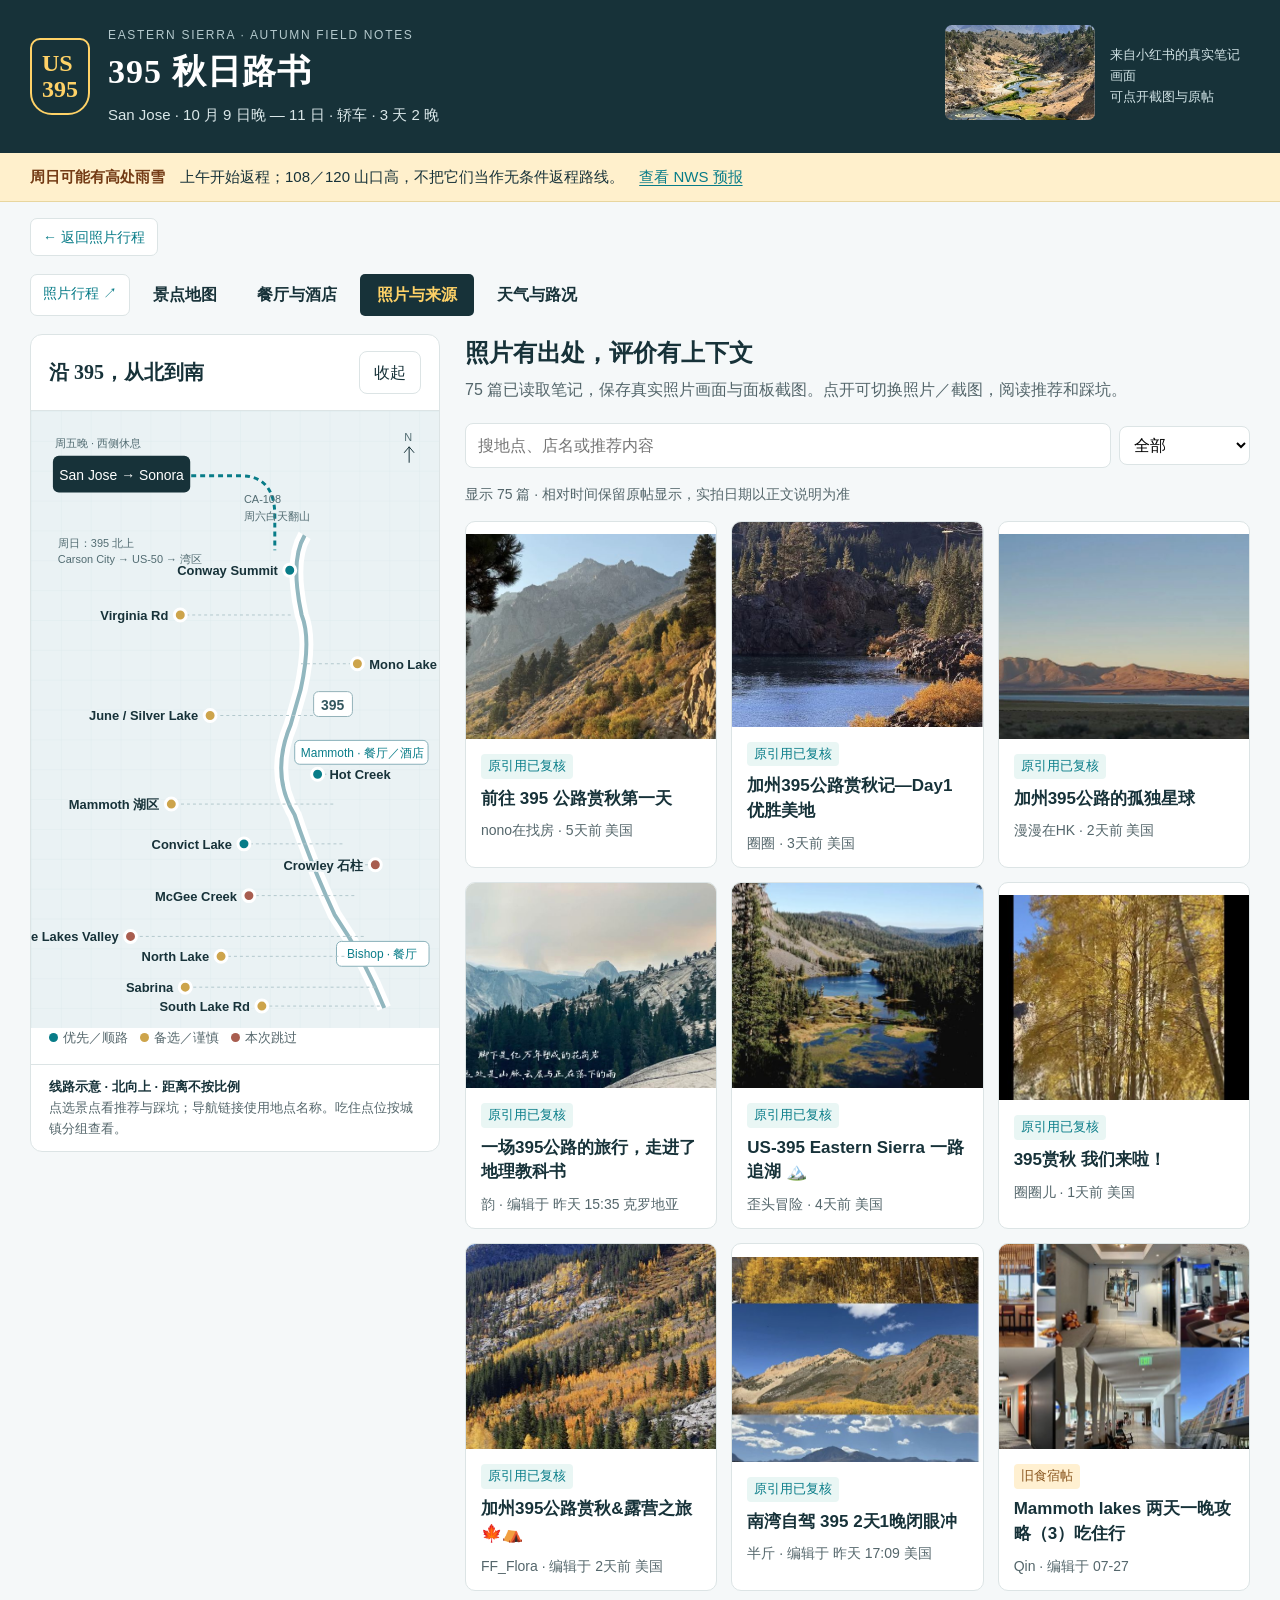
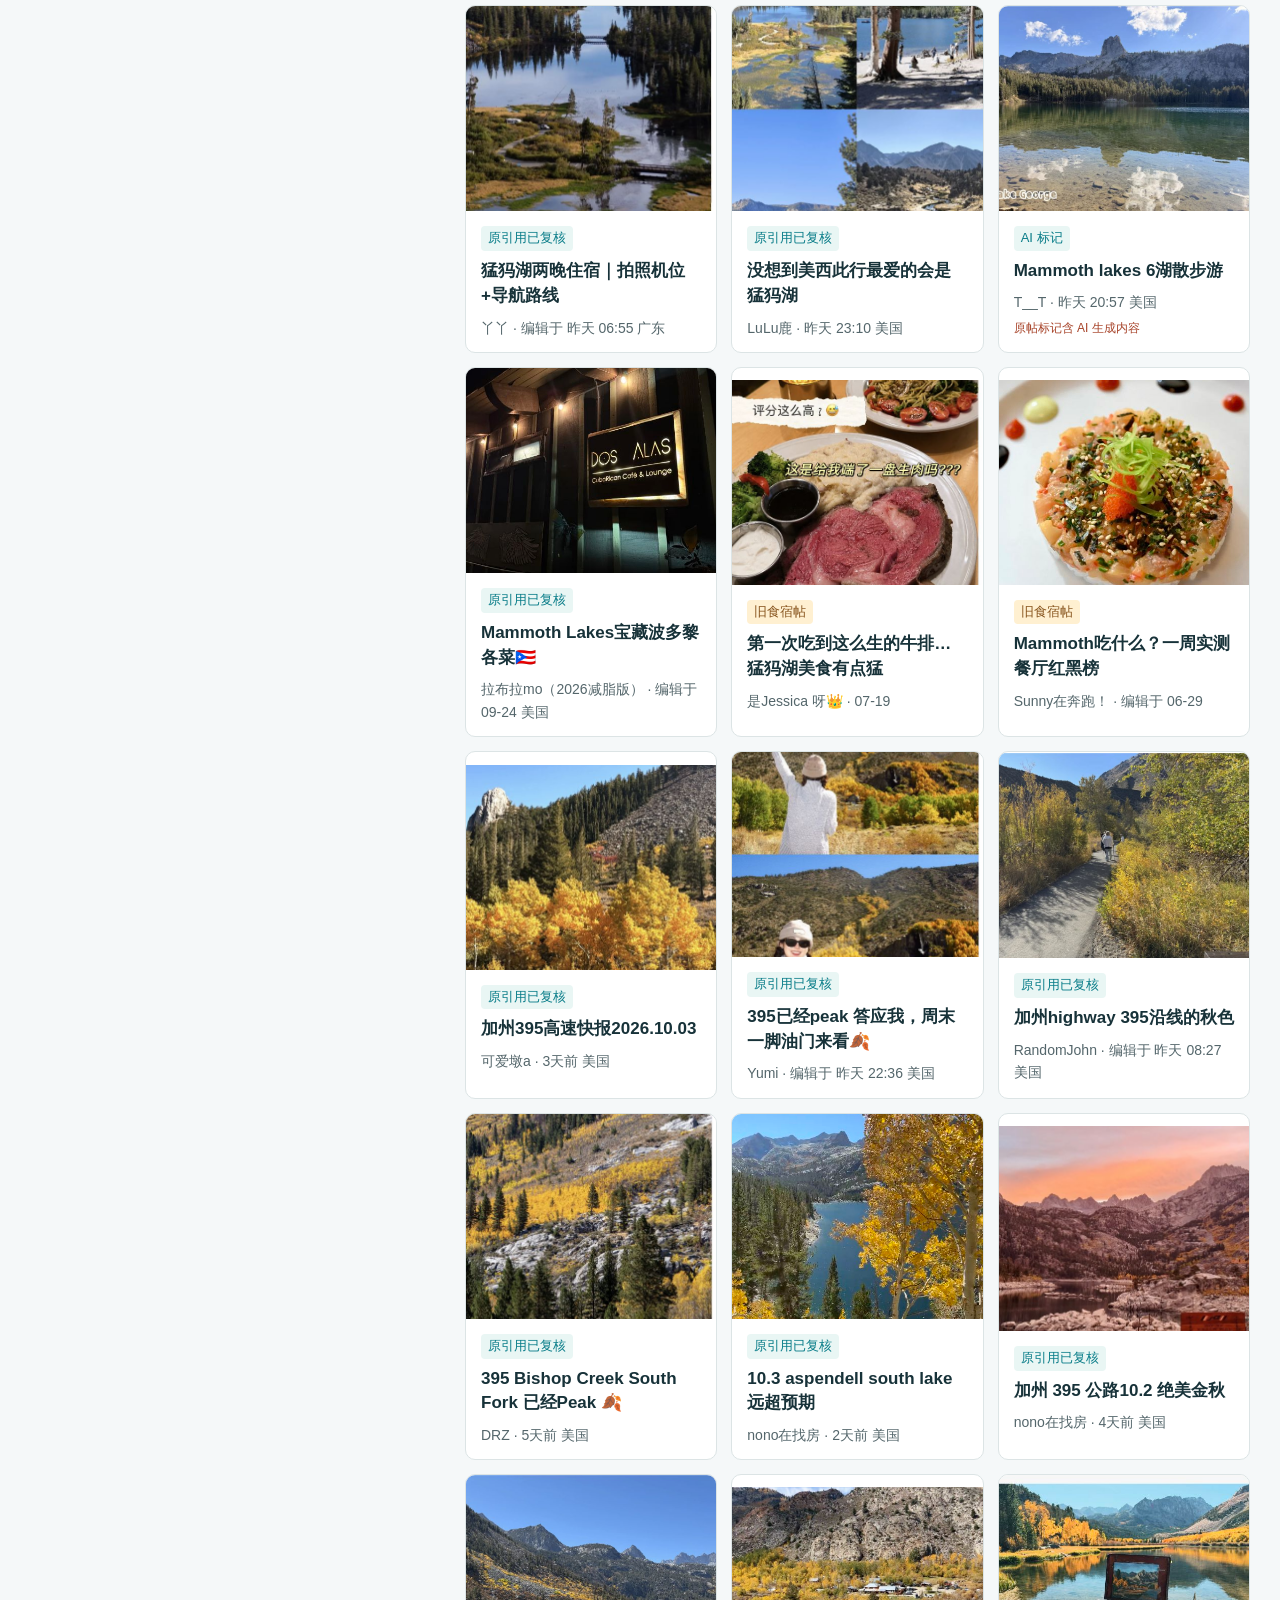
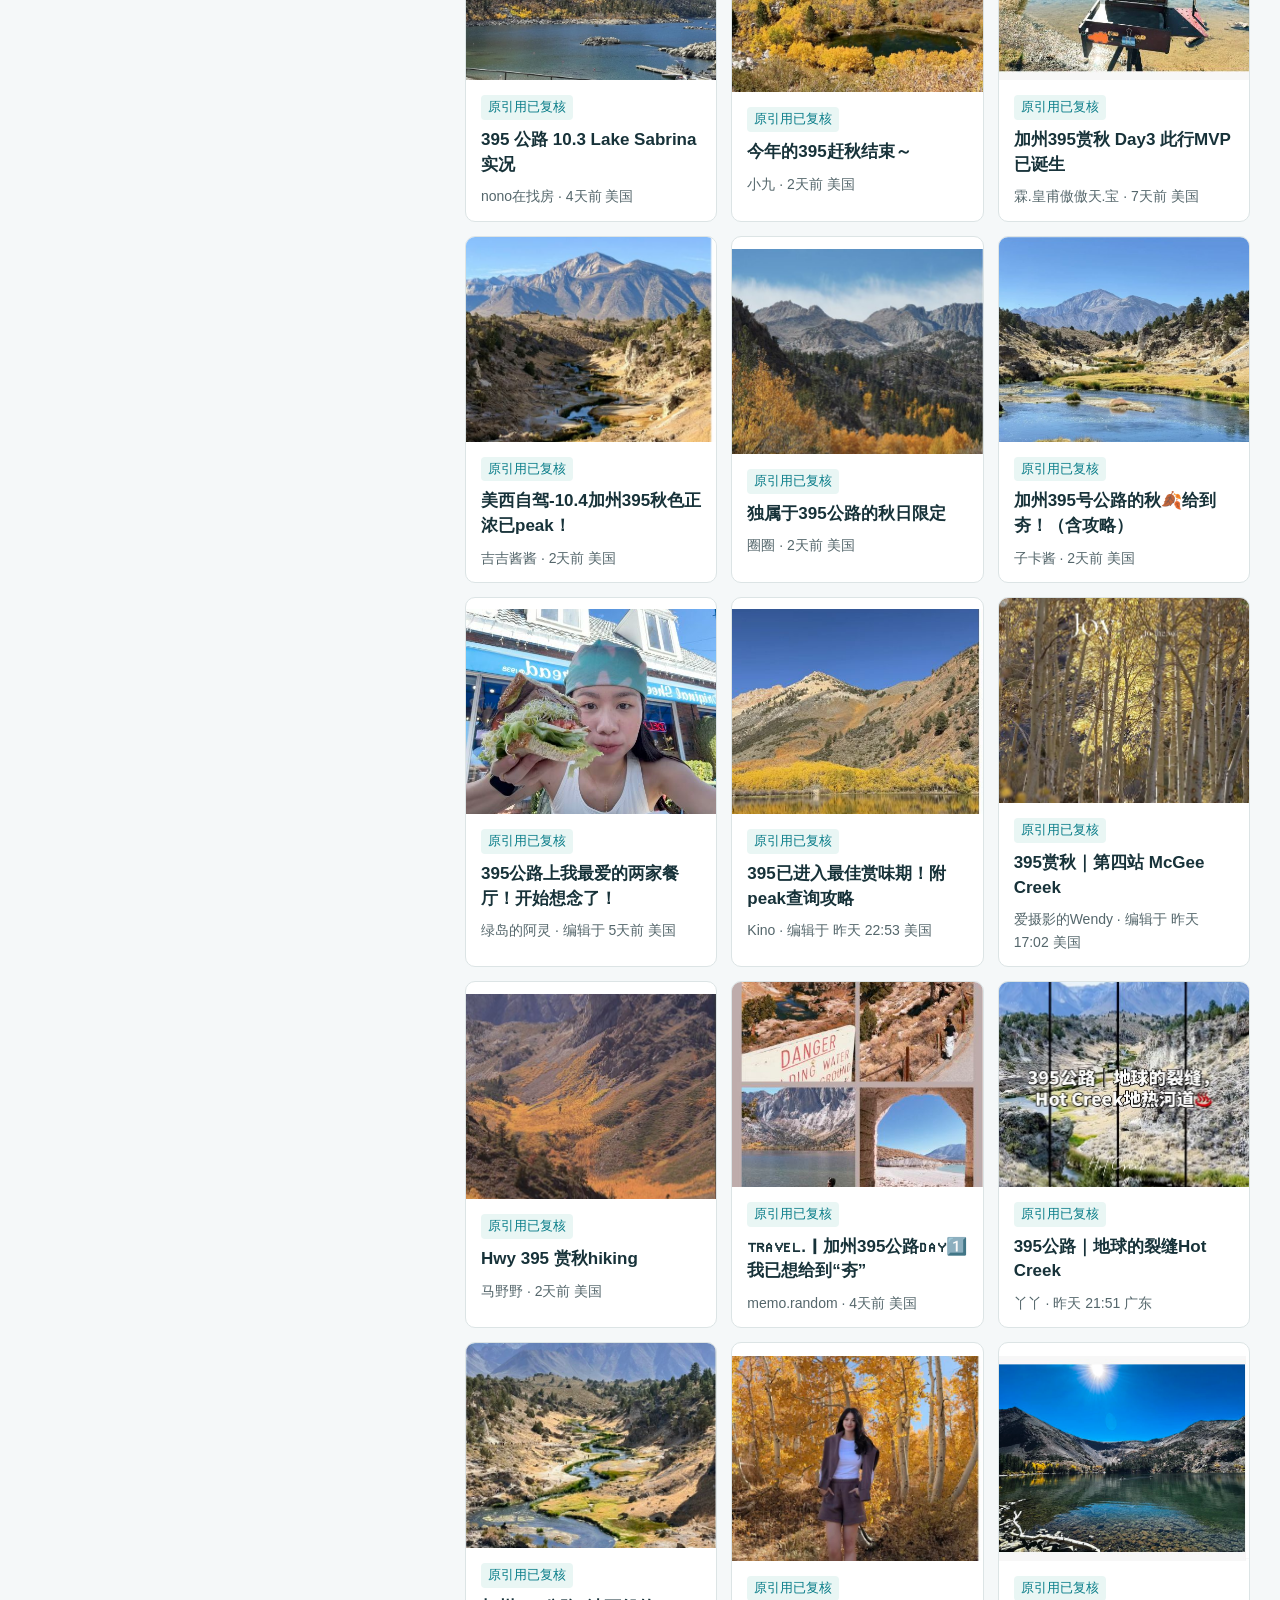
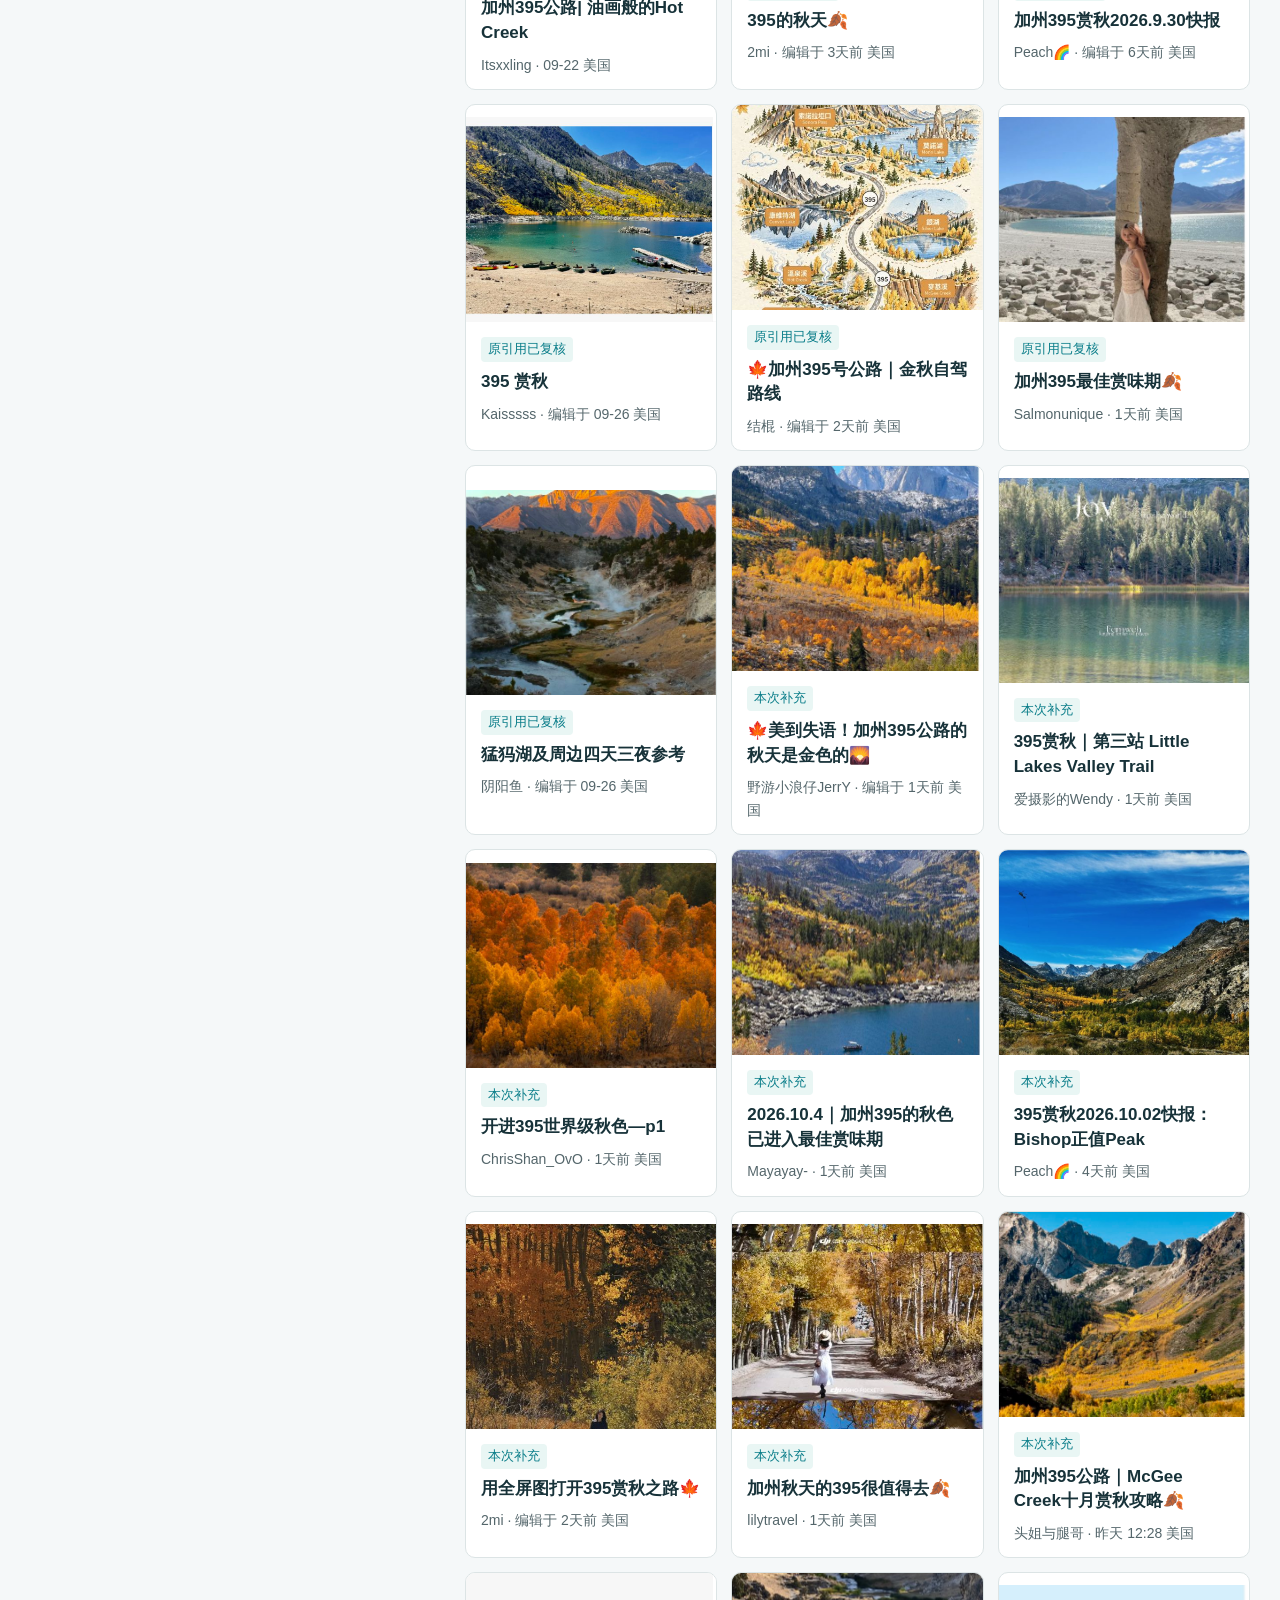
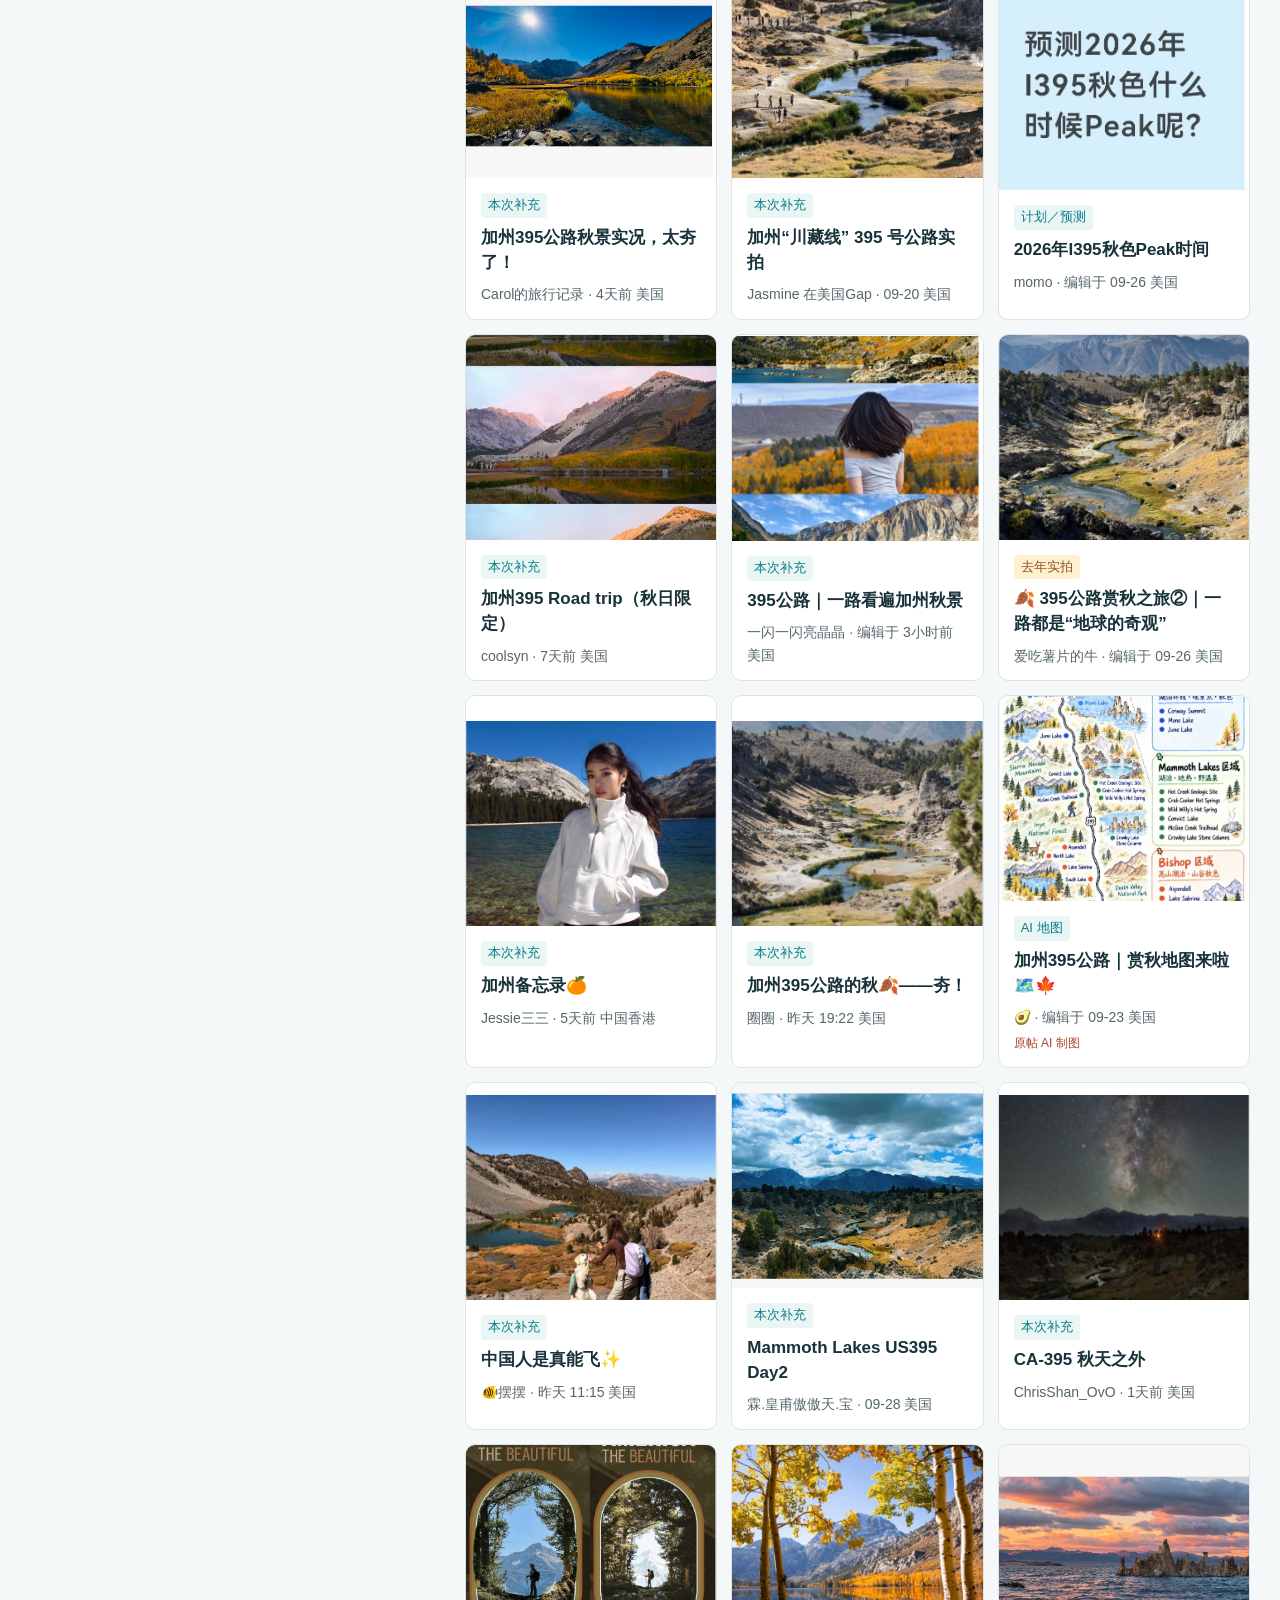
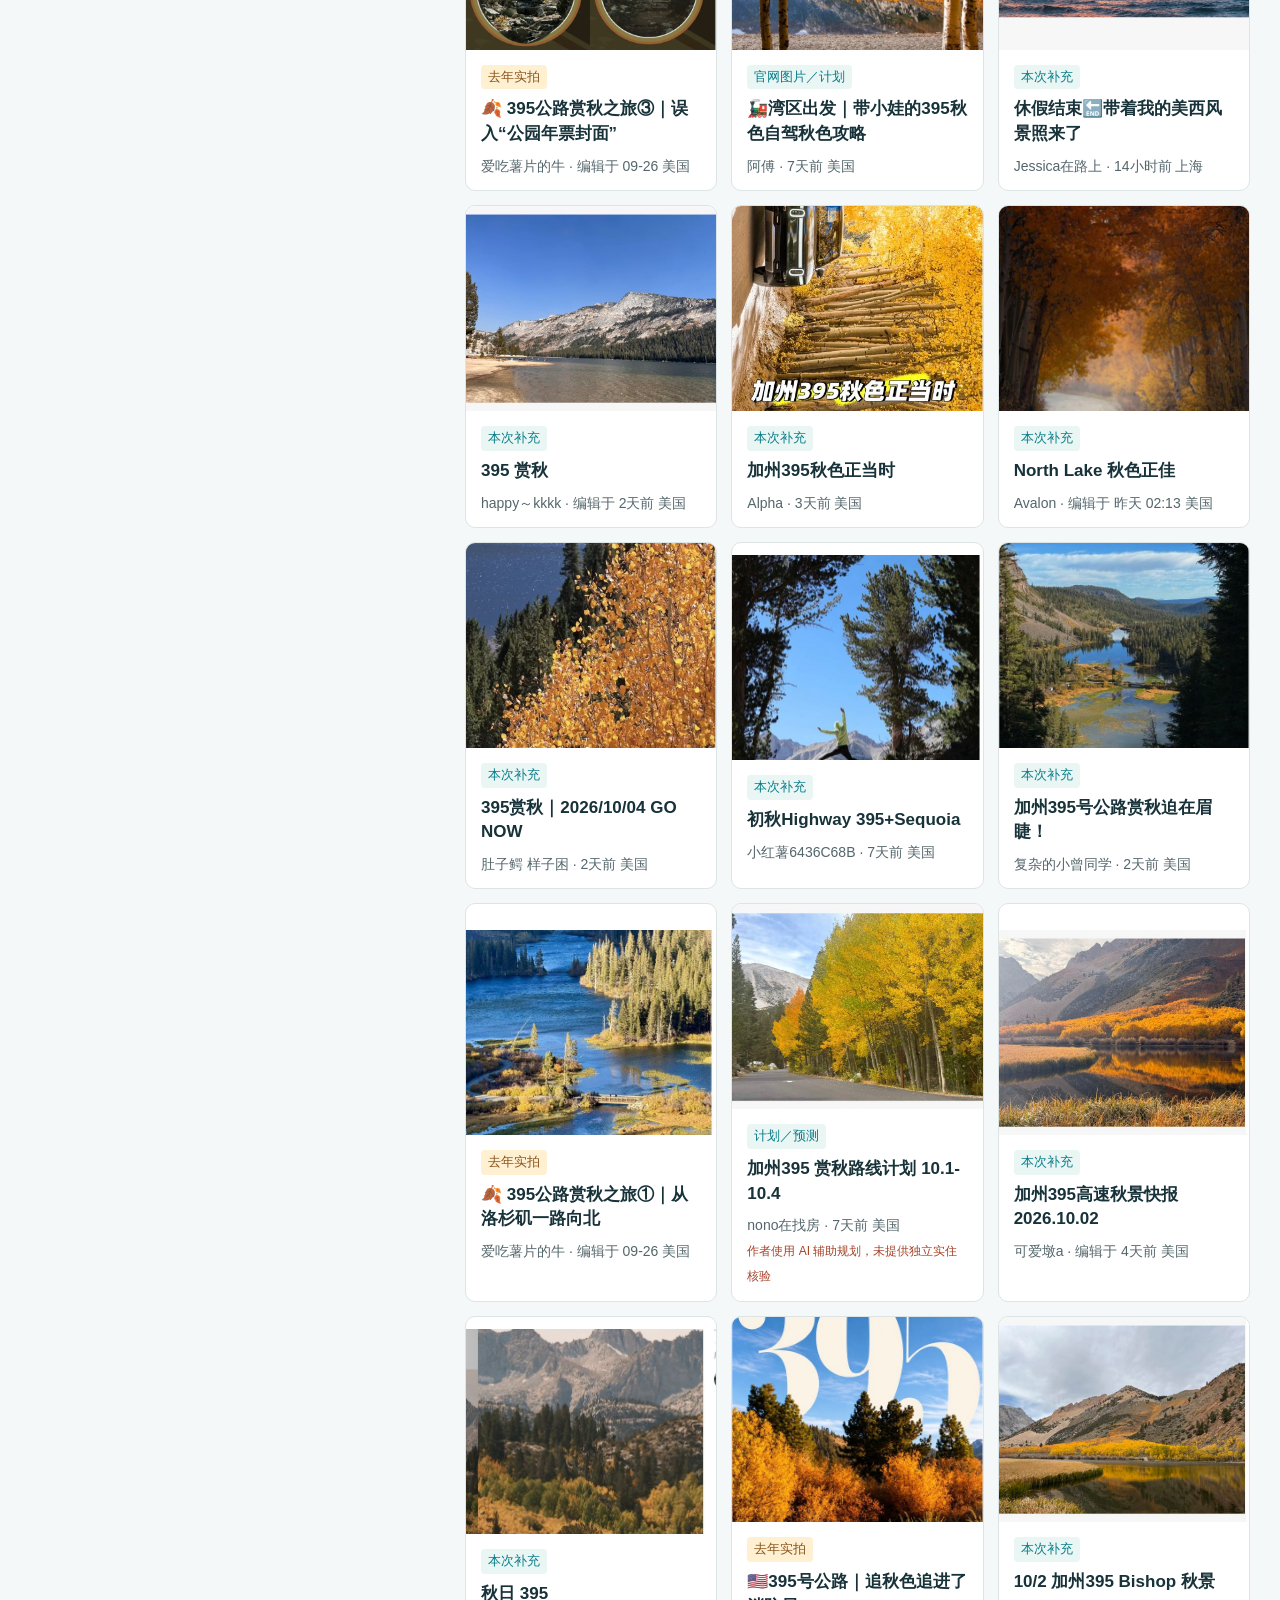
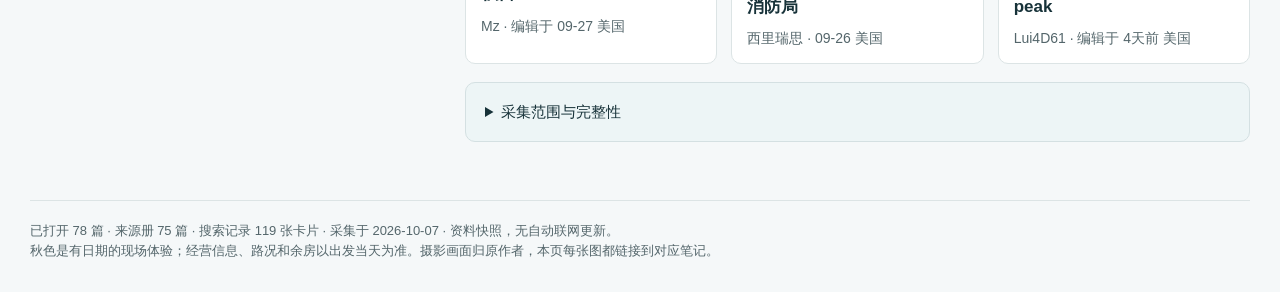
==== commit 8353670f: "Start outings at 10am and add weather-based packing advice" ====
--- a/archive.html
+++ b/archive.html
@@ -2,8 +2,8 @@
 :root{--ink:#173239;--muted:#54666b;--lake:#087c88;--gold:#ffd267;--line:#dce4e5;--paper:#f5f8f9;--danger:#a74329;--serif:'Songti SC','Noto Serif SC',Georgia,serif}*{box-sizing:border-box}body{margin:0;color:var(--ink);background:var(--paper);font-family:-apple-system,BlinkMacSystemFont,'PingFang SC','Microsoft YaHei',sans-serif;font-size:16px;line-height:1.6}button,input,select{font:inherit}button,a,input,select{touch-action:manipulation}button{cursor:pointer}button:focus-visible,a:focus-visible,input:focus-visible,select:focus-visible{outline:3px solid var(--lake);outline-offset:3px}a{color:var(--lake);text-underline-offset:3px}button{background:white;border:1px solid var(--line);color:var(--ink);border-radius:8px;padding:8px 14px}button:hover{border-color:var(--lake)}button.active{background:var(--ink);border-color:var(--ink);color:white}button:disabled{opacity:.45;cursor:default}h1,h2,h3,p{margin:0}h1{font-family:var(--serif);font-size:34px;font-weight:700;letter-spacing:.03em}h2{font-size:24px;font-family:var(--serif)}h3{font-size:19px}small,.meta{font-size:13px;color:var(--muted)}.shell{max-width:1440px;margin:auto;padding:0 30px}.top{background:var(--ink);color:white}.top .shell{display:flex;justify-content:space-between;gap:24px;padding-top:25px;padding-bottom:25px;align-items:center}.brand{display:flex;gap:18px;align-items:center}.shield{font:800 24px Georgia;border:2px solid var(--gold);border-radius:10px 10px 22px 22px;padding:10px;color:var(--gold);line-height:1.1}.eyebrow{font-size:12px;color:#b4c9cd;letter-spacing:.14em}.tripline{margin-top:4px;color:#dae7e9;font-size:15px}.topphoto{display:flex;gap:15px;align-items:center}.topphoto img{width:150px;height:95px;object-fit:cover;border-radius:7px}.topphoto span{font-size:13px;color:#d0e2e5;max-width:140px}.topphoto button{padding:0;border:0;background:none;color:inherit;text-align:left}.weather{display:flex;gap:15px;align-items:flex-start;background:#fff0cc;border-bottom:1px solid #e8d69f;padding:12px 30px;font-size:15px}.weather strong{color:#743b15;white-space:nowrap}.weather a{white-space:nowrap}.tabs{display:flex;gap:6px;padding:18px 0;flex-wrap:wrap}.tabs button{border:0;background:transparent;padding:8px 17px;font-weight:600;border-radius:5px}.tabs button.active{background:var(--ink);color:var(--gold)}.layout{display:grid;grid-template-columns:410px minmax(0,1fr);gap:25px;align-items:start;padding-bottom:40px}.mapbox{position:sticky;top:18px;background:white;border:1px solid var(--line);border-radius:12px;overflow:hidden}.maphead{padding:16px 18px;border-bottom:1px solid var(--line);display:flex;justify-content:space-between;align-items:center}.maphead h2{font-size:20px}.legend{display:flex;gap:12px;padding:0 18px 15px;font-size:13px;color:var(--muted);flex-wrap:wrap}.legend i{display:inline-block;width:9px;height:9px;border-radius:50%;margin-right:5px;background:var(--lake)}.legend i.optional{background:#cda44b}.legend i.no{background:#a85d4f}#routeMap{display:block;width:100%;height:auto;background:#eaf2f4}#routeMap .place{cursor:pointer;pointer-events:bounding-box}#routeMap .place text{pointer-events:auto}#routeMap .place:focus{outline:none}#routeMap .place:focus circle{stroke-width:5;stroke:var(--gold)}#routeMap text{font-family:inherit;pointer-events:none}#routeMap .label{font-size:13px;font-weight:600;fill:var(--ink);paint-order:stroke;stroke:#eaf2f4;stroke-width:4;stroke-linejoin:round}#routeMap .smalllabel{font-size:11px;fill:#526c72}.mapfoot{padding:12px 18px;font-size:13px;color:var(--muted);border-top:1px solid var(--line)}.mapfoot b{color:var(--ink)}.panel{min-width:0}.paneltop{display:flex;align-items:center;justify-content:space-between;gap:10px;margin-bottom:14px;flex-wrap:wrap}.seg{display:flex;gap:6px}.summary{margin-bottom:20px}.summary p{color:var(--muted);margin-top:5px}.statrow{display:flex;gap:10px;flex-wrap:wrap;margin-top:12px}.chip{font-size:14px;background:white;border:1px solid var(--line);padding:4px 10px;border-radius:5px}.chip.gold{background:#fff1cb;border-color:#e9d290}.day{display:grid;grid-template-columns:64px minmax(0,1fr);gap:15px;margin-top:20px}.daybadge{color:var(--lake);font-size:13px;font-weight:700;letter-spacing:.08em;text-align:center;border-top:3px solid var(--lake);padding-top:9px}.daybadge b{display:block;font-size:23px;letter-spacing:0}.daybody{background:white;border:1px solid var(--line);border-radius:10px;overflow:hidden}.daytitle{padding:16px 20px;border-bottom:1px solid var(--line);display:flex;justify-content:space-between;gap:12px;flex-wrap:wrap}.stay{font-size:14px;color:var(--lake)}.stop{display:grid;grid-template-columns:100px minmax(0,1fr);padding:14px 20px;gap:14px;border-bottom:1px dashed var(--line)}.stop:last-child{border:0}.time{font-size:14px;color:var(--muted);font-variant-numeric:tabular-nums}.stop p{color:var(--muted);font-size:15px;margin-top:3px}.stop button{padding:0;border:0;background:none;text-align:left;font-weight:600;font-size:17px}.stop button:hover{text-decoration:underline}.note{padding:17px 19px;border-radius:10px;border:1px solid #d4e0e2;background:#edf5f6;margin:18px 0;font-size:15px}.note b{display:block;margin-bottom:4px}.actions{display:flex;gap:10px;flex-wrap:wrap}.actions a,.actionlink{display:inline-block;text-decoration:none;background:white;border:1px solid var(--line);border-radius:7px;padding:7px 12px;font-size:14px}.filters{display:flex;gap:8px;align-items:center;flex-wrap:wrap;margin:15px 0}input[type=search]{flex:1;min-width:180px;border:1px solid var(--line);border-radius:8px;padding:9px 12px;background:white}select{border:1px solid var(--line);border-radius:8px;padding:9px 10px;background:white}label{font-size:14px}.grid{display:grid;grid-template-columns:repeat(2,minmax(0,1fr));gap:14px}.card{background:white;border:1px solid var(--line);border-radius:10px;overflow:hidden}.card.selected{box-shadow:0 0 0 2px var(--lake)}.cardhead{padding:16px 17px 10px}.card h3{line-height:1.4}.cardphoto{height:175px;width:100%;object-fit:cover;display:block}.status{font-size:13px;display:inline-block;color:var(--lake);background:#e9f6f4;padding:2px 7px;border-radius:4px;margin-bottom:8px}.status.caution{background:#fff0d1;color:#88541d}.status.no{background:#f9e5df;color:var(--danger)}.cardtext{padding:0 17px 15px;font-size:15px}.cardtext p{margin-bottom:10px}.why b{color:var(--lake);font-weight:600}.pit b{color:var(--danger);font-weight:600}.cardfoot{display:flex;gap:8px;flex-wrap:wrap;padding:0 17px 17px}.cardfoot button,.cardfoot a{font-size:14px;padding:6px 9px}.sourcecard{text-align:left;padding:0;display:block;border-radius:10px;width:100%;background:white;overflow:hidden}.sourcecard img{width:100%;height:205px;object-fit:cover;display:block;background:#dfe9ec}.sourcecard .inside{padding:13px 15px}.sourcecard h3{font-size:17px;line-height:1.45;margin-bottom:8px}.sourcecard p{font-size:14px;color:var(--muted)}.sourcegrid{grid-template-columns:repeat(3,minmax(0,1fr))}.wide{grid-column:1/-1}.evidence{font-size:14px;line-height:1.65;color:var(--muted)}.evidence a{font-weight:600}.sourcecount{font-size:14px;color:var(--muted)}.empty{padding:35px;background:white;text-align:center;border:1px solid var(--line);border-radius:10px}.linklist{display:grid;gap:10px}.official{background:white;padding:18px;border:1px solid var(--line);border-radius:9px}.official p{font-size:15px;margin-top:7px}.footer{border-top:1px solid var(--line);padding:20px 0 30px;font-size:13px;color:var(--muted)}dialog{border:0;padding:0;max-width:1140px;width:calc(100% - 50px);border-radius:13px;color:var(--ink);box-shadow:0 30px 100px #0007}dialog::backdrop{background:#092027c7;backdrop-filter:blur(3px)}.modalhead{display:flex;align-items:center;justify-content:space-between;padding:14px 20px;border-bottom:1px solid var(--line);gap:12px}.modalhead h2{font-size:20px}.modalbody{display:grid;grid-template-columns:60% 40%;min-height:520px}.media{background:#0d242b;display:flex;align-items:center;justify-content:center;min-width:0;padding:15px}.media img{width:100%;height:560px;object-fit:contain}.modaltext{padding:22px;overflow:auto;max-height:630px}.modaltext h3{font-size:22px;font-family:var(--serif);line-height:1.5;margin-bottom:8px}.modaltext p{font-size:15px;margin:17px 0}.modalcontrols{display:flex;align-items:center;justify-content:space-between;gap:8px;padding:12px 20px;border-top:1px solid var(--line);flex-wrap:wrap}.modalcontrols .seg button{font-size:14px}.modaltext .meta{margin-bottom:18px}.close{border:0;font-size:24px;line-height:1;padding:4px 8px}.pointsources{margin-top:15px;border-top:1px solid var(--line);padding-top:14px}.pointsources button{font-size:14px;margin:5px 5px 0 0;padding:5px 9px}.pointmedia{max-height:300px;width:100%;object-fit:cover;border-radius:8px;margin:15px 0}.pointdialog .modalbody{display:block;min-height:0}.pointdialog .modaltext{max-height:75vh}.pointdialog{max-width:700px}.toggle-line{display:flex;gap:8px;align-items:center}input[type=checkbox]{accent-color:var(--lake);width:16px;height:16px}.cardmeta{font-size:13px;color:var(--muted);margin:5px 0 8px}.badgeai{color:var(--danger);font-size:12px}.credit{font-size:12px;color:var(--muted);padding:4px 17px 0}.section-title{margin:24px 0 12px}.downloadbar{display:flex;gap:8px;flex-wrap:wrap;margin-top:15px}.downloadbar a{font-size:14px}.visuallyhidden{position:absolute;width:1px;height:1px;overflow:hidden;clip:rect(0,0,0,0)}
 @media(min-width:1500px){.shell{max-width:1460px}.layout{grid-template-columns:440px minmax(0,1fr)}}@media(max-width:1100px){.layout{grid-template-columns:330px minmax(0,1fr);gap:18px}.sourcegrid{grid-template-columns:repeat(2,minmax(0,1fr))}.topphoto span{display:none}.stop{grid-template-columns:85px minmax(0,1fr);padding:13px 16px}.grid{grid-template-columns:1fr}.sourcegrid{grid-template-columns:repeat(2,minmax(0,1fr))}.day{grid-template-columns:55px minmax(0,1fr);gap:10px}}@media(max-width:800px){.shell{padding:0 18px}.top .shell{padding:22px 18px}.topphoto{display:none}h1{font-size:28px}.weather{padding:12px 18px;display:block}.weather strong{display:block}.weather a{margin-left:0}.layout{grid-template-columns:1fr}.mapbox{position:static}.mapbox svg{max-height:480px}.maphead{cursor:pointer}#routeMap{height:480px}#routeMap.collapsed{display:none}.mapfoot{font-size:12px}.legend{padding-bottom:10px}.tabs{padding:12px 0;gap:0}.tabs button{padding:8px 10px;font-size:14px}.sourcegrid,.grid{grid-template-columns:repeat(2,minmax(0,1fr))}.modalbody{display:block}.media img{height:40vh}.modaltext{max-height:none}.modalbody{max-height:75vh;overflow:auto}.modalhead h2{font-size:17px}.modaltext{padding:18px}.sourcecard img{height:180px}}@media(max-width:480px){.brand{gap:12px}.shield{font-size:19px;padding:8px}h1{font-size:23px}.tripline{font-size:14px}.eyebrow{font-size:11px}.grid,.sourcegrid{grid-template-columns:1fr}.day{grid-template-columns:42px minmax(0,1fr);gap:8px}.daybadge b{font-size:19px}.daytitle{padding:13px}.daytitle h3{font-size:17px}.stop{grid-template-columns:1fr;gap:1px;padding:12px 13px}.time{color:var(--lake)}.summary h2{font-size:22px}.cardphoto{height:220px}dialog{width:calc(100% - 20px)}.modalhead{padding:12px}.modalcontrols{padding:10px}.tabs button{font-size:14px;padding:7px 9px}.sourcecard img{height:240px}}@media print{.topphoto,.tabs,.filters,.mapbox,dialog,.actions,.cardfoot{display:none}.layout{display:block}.top{background:white;color:var(--ink)}.top .tripline{color:var(--muted)}.day,.daybody{break-inside:avoid}.grid{grid-template-columns:1fr}.weather{background:white}.shell{padding:0}.footer{margin-top:20px}}
 </style></head><body><header class="top"><div class="shell"><div class="brand"><div class="shield" aria-hidden="true">US<br>395</div><div><div class="eyebrow">EASTERN SIERRA · AUTUMN FIELD NOTES</div><h1>395 秋日路书</h1><div class="tripline">San Jose · 10 月 9 日晚 — 11 日 · 轿车 · 3 天 2 晚</div></div></div><div class="topphoto"><button id="headerPhoto" aria-label="查看 Hot Creek 笔记照片"></button><span>来自小红书的真实笔记画面<br>可点开截图与原帖</span></div></div></header><div class="weather"><strong>周日可能有高处雨雪</strong><span>上午开始返程；108／120 山口高，不把它们当作无条件返程路线。</span><a href="https://forecast.weather.gov/MapClick.php?lat=37.6473&lon=-118.9625" target="_blank" rel="noopener">查看 NWS 预报</a></div><main class="shell"><a href="index.html" class="actionlink" style="margin-top:16px">← 返回照片行程</a><nav class="tabs" aria-label="路书视图"><a href="index.html" class="actionlink">照片行程 ↗</a><button data-tab="places">景点地图</button><button data-tab="stay">餐厅与酒店</button><button data-tab="sources">照片与来源</button><button data-tab="conditions">天气与路况</button></nav><div class="layout"><aside class="mapbox"><div class="maphead"><h2>沿 395，从北到南</h2><button id="mapToggle" aria-expanded="true" aria-label="收起或展开地图">收起</button></div><svg id="routeMap" viewBox="0 0 410 620" role="img" aria-label="US 395 景点路线示意图"></svg><div class="legend"><span><i></i>优先／顺路</span><span><i class="optional"></i>备选／谨慎</span><span><i class="no"></i>本次跳过</span></div><div class="mapfoot"><b>线路示意 · 北向上 · 距离不按比例</b><br>点选景点看推荐与踩坑；导航链接使用地点名称。吃住点位按城镇分组查看。</div></aside><section class="panel" id="content" aria-live="polite"></section></div><footer class="footer"><span id="footCount"></span> · 采集于 2026‑10‑07 · 资料快照，无自动联网更新。<br>秋色是有日期的现场体验；经营信息、路况和余房以出发当天为准。摄影画面归原作者，本页每张图都链接到对应笔记。</footer></main><dialog id="sourceDialog"><div class="modalhead"><h2>小红书笔记 · 原图画面与截图</h2><button class="close" data-close aria-label="关闭来源窗口">×</button></div><div class="modalbody"><div class="media"><img id="sourceImage" alt=""></div><div class="modaltext" id="sourceText"></div></div><div class="modalcontrols"><div class="seg"><button id="photoMode">照片画面</button><button id="screenMode">笔记截图</button></div><div class="seg"><button id="prevSource" aria-label="上一条笔记">上一条</button><span class="meta" id="sourcePosition"></span><button id="nextSource" aria-label="下一条笔记">下一条</button></div></div></dialog><dialog class="pointdialog" id="pointDialog"><div class="modalhead"><h2>地点详情</h2><button class="close" data-close aria-label="关闭地点窗口">×</button></div><div class="modalbody"><div class="modaltext" id="pointText"></div></div></dialog><script>
-const DATA={"updated": "2026-10-07", "posts": [{"id": "6abfe7ee000000001a020995", "index": 1, "title": "前往 395 公路赏秋第一天", "author": "nono在找房", "url": "https://www.xiaohongshu.com/explore/6abfe7ee000000001a020995", "dateLabel": "5天前 美国", "recommend": "Tioga／Tenaya 湖景和 Minaret Vista 银河，沿路高山到荒漠的景观变化明显。", "pitfall": "从湾区一天开到东侧坐车很久；夜间观星要保暖。", "photo": "photos/6abfe7ee000000001a020995-photo.jpg", "screenshot": "photos/6abfe7ee000000001a020995-screen.jpg", "origin": "参考页面引用", "comments": "仅已加载评论；部分回复折叠", "older": false, "ai": false, "evidenceKind": "旅行体验", "photoNote": "原帖画面；拍摄日期依正文／评论说明"}, {"id": "6ac26b0f000000001b032eef", "index": 2, "title": "加州395公路赏秋记—Day1优胜美地", "author": "圈圈", "url": "https://www.xiaohongshu.com/explore/6ac26b0f000000001b032eef", "dateLabel": "3天前 美国", "recommend": "Tenaya Lake 与 Mono Lake Navy Beach 两种湖景适合自驾停留。", "pitfall": "跨 Yosemite 会增加过境时间；秋色与通行状况要另查。", "photo": "photos/6ac26b0f000000001b032eef-photo.jpg", "screenshot": "photos/6ac26b0f000000001b032eef-screen.jpg", "origin": "参考页面引用", "comments": "仅已加载评论；部分回复折叠", "older": false, "ai": false, "evidenceKind": "旅行体验", "photoNote": "原帖画面；拍摄日期依正文／评论说明"}, {"id": "6ac309500000000018004242", "index": 3, "title": "加州395公路的孤独星球", "author": "漫漫在HK", "url": "https://www.xiaohongshu.com/explore/6ac309500000000018004242", "dateLabel": "2天前 美国", "recommend": "Convict 日落、Brees Lookout 是作者推荐的地貌机位。", "pitfall": "到 Crowley 太晚没时间走进去；原帖提及玩水，Hot Creek 官方禁止游泳及涉水。", "photo": "photos/6ac309500000000018004242-photo.jpg", "screenshot": "photos/6ac309500000000018004242-screen.jpg", "origin": "参考页面引用", "comments": "仅已加载评论；部分回复折叠", "older": false, "ai": false, "evidenceKind": "旅行体验", "photoNote": "原帖画面；拍摄日期依正文／评论说明"}, {"id": "6ac571a2000000001a000c00", "index": 4, "title": "一场395公路的旅行，走进了地理教科书", "author": "韵", "url": "https://www.xiaohongshu.com/explore/6ac571a2000000001a000c00", "dateLabel": "编辑于 昨天 15:35 克罗地亚", "recommend": "10/2–5 四天行程含 Tioga、Mono、Mammoth 湖区、火山地貌和星空。", "pitfall": "四天路线不可照搬到周五晚出发的三天；部分点需要徒步或粗糙支路。", "photo": "photos/6ac571a2000000001a000c00-photo.jpg", "screenshot": "photos/6ac571a2000000001a000c00-screen.jpg", "origin": "参考页面引用", "comments": "仅已加载评论；部分回复折叠", "older": false, "ai": false, "evidenceKind": "旅行体验", "photoNote": "原帖画面；拍摄日期依正文／评论说明"}, {"id": "6ac1825f000000001403b6af", "index": 5, "title": "US-395 Eastern Sierra 一路追湖 🏔️", "author": "歪头冒险", "url": "https://www.xiaohongshu.com/explore/6ac1825f000000001403b6af", "dateLabel": "4天前 美国", "recommend": "个人偏爱 June、Twin 高处观景与 Convict；Mono 适合看地貌。", "pitfall": "Crowley 烂路折返；不同湖泊评分只是个人喜好。", "photo": "photos/6ac1825f000000001403b6af-photo.jpg", "screenshot": "photos/6ac1825f000000001403b6af-screen.jpg", "origin": "参考页面引用", "comments": "仅已加载评论；部分回复折叠", "older": false, "ai": false, "evidenceKind": "旅行体验", "photoNote": "原帖画面；拍摄日期依正文／评论说明"}, {"id": "6ac48679000000001901cc00", "index": 6, "title": "395赏秋 我们来啦！", "author": "圈圈儿", "url": "https://www.xiaohongshu.com/explore/6ac48679000000001901cc00", "dateLabel": "1天前 美国", "recommend": "作者带娃偏爱 Convict、North Lake、McGee、Silver Lake 和 Mono Navy Beach。", "pitfall": "Mono 的气味会影响体验；North Lake 窄路不是轻松湖区公路。", "photo": "photos/6ac48679000000001901cc00-photo.jpg", "screenshot": "photos/6ac48679000000001901cc00-screen.jpg", "origin": "参考页面引用", "comments": "仅已加载评论；部分回复折叠", "older": false, "ai": false, "evidenceKind": "旅行体验", "photoNote": "原帖画面；拍摄日期依正文／评论说明"}, {"id": "6ac34583000000001801b992", "index": 7, "title": "加州395公路赏秋&露营之旅🍁⛺️", "author": "FF_Flora", "url": "https://www.xiaohongshu.com/explore/6ac34583000000001801b992", "dateLabel": "编辑于 2天前 美国", "recommend": "10/1–4 露营旅行偏爱 June campsite 09、Silver 日用区；作者更喜欢 Sabrina。", "pitfall": "Twin 营位密、淋浴关；McGee 中午晒。营位与设施状态需单独确认。", "photo": "photos/6ac34583000000001801b992-photo.jpg", "screenshot": "photos/6ac34583000000001801b992-screen.jpg", "origin": "参考页面引用", "comments": "仅已加载评论；部分回复折叠", "older": false, "ai": false, "evidenceKind": "旅行体验", "photoNote": "原帖画面；拍摄日期依正文／评论说明"}, {"id": "6ac57be4000000001301ac1c", "index": 8, "title": "南湾自驾 395 2天1晚闭眼冲", "author": "半斤", "url": "https://www.xiaohongshu.com/explore/6ac57be4000000001301ac1c", "dateLabel": "编辑于 昨天 17:09 美国", "recommend": "10/4–5 南湾出发；Alpenhof 住得干净，Schat’s 烟熏牛肉三明治获好评。", "pitfall": "Sagehen 山顶过峰，June／Gull 仍偏绿；Hot Creek 太晚失去好光；两天行程很赶。", "photo": "photos/6ac57be4000000001301ac1c-photo.jpg", "screenshot": "photos/6ac57be4000000001301ac1c-screen.jpg", "origin": "参考页面引用", "comments": "仅已加载评论；部分回复折叠", "older": false, "ai": false, "evidenceKind": "旅行体验", "photoNote": "原帖画面；拍摄日期依正文／评论说明"}, {"id": "6a67a9590000000001003359", "index": 9, "title": "Mammoth lakes 两天一晚攻略（3）吃住行", "author": "Qin", "url": "https://www.xiaohongshu.com/explore/6a67a9590000000001003359", "dateLabel": "编辑于 07-27", "recommend": "7 月旧帖推荐 Limelight 新设施、早餐与接驳，以及 Toomey’s 和 Schat’s。", "pitfall": "属于食宿辅助资料，不用于判断本周秋色；房价和余房未查。", "photo": "photos/6a67a9590000000001003359-photo.jpg", "screenshot": "photos/6a67a9590000000001003359-screen.jpg", "origin": "参考页面引用", "comments": "仅已加载评论；部分回复折叠", "older": true, "ai": false, "evidenceKind": "旧食宿帖", "photoNote": "食宿辅助旧帖"}, {"id": "6ac4fd64000000001500a8db", "index": 10, "title": "猛犸湖两晚住宿｜拍照机位+导航路线", "author": "丫丫", "url": "https://www.xiaohongshu.com/explore/6ac4fd64000000001500a8db", "dateLabel": "编辑于 昨天 06:55 广东", "recommend": "Mammoth Mountain Inn 虽旧但可住；Twin Falls 要从停车处再走到机位。", "pitfall": "LLV 停车场小；Crowley 轿车应停外面走入，导航不要误设大坝。", "photo": "photos/6ac4fd64000000001500a8db-photo.jpg", "screenshot": "photos/6ac4fd64000000001500a8db-screen.jpg", "origin": "参考页面引用", "comments": "仅已加载评论；部分回复折叠", "older": false, "ai": false, "evidenceKind": "旅行体验", "photoNote": "原帖画面；拍摄日期依正文／评论说明"}, {"id": "6ac5e25d000000001a021d1f", "index": 11, "title": "没想到美西此行最爱的会是猛犸湖", "author": "LuLu鹿", "url": "https://www.xiaohongshu.com/explore/6ac5e25d000000001a021d1f", "dateLabel": "昨天 23:10 美国", "recommend": "作者喜爱 Mammoth 湖区、Convict 与 Hot Creek；Mammoth Coffee 可作早餐。", "pitfall": "咖啡店早上也排队；地热点有气味；景点好坏属个人体验。", "photo": "photos/6ac5e25d000000001a021d1f-photo.jpg", "screenshot": "photos/6ac5e25d000000001a021d1f-screen.jpg", "origin": "参考页面引用", "comments": "仅已加载评论；部分回复折叠", "older": false, "ai": false, "evidenceKind": "旅行体验", "photoNote": "原帖画面；拍摄日期依正文／评论说明"}, {"id": "6ac5c32300000000180069ac", "index": 12, "title": "Mammoth lakes 6湖散步游", "author": "T__T", "url": "https://www.xiaohongshu.com/explore/6ac5c32300000000180069ac", "dateLabel": "昨天 20:57 美国", "recommend": "Lake George 是六湖游最爱；Lake Mary、Mamie、Twin 等可以组合短散步。", "pitfall": "原帖标注含 AI 生成内容；该帖照片与描述不能当作独立现场核验。", "photo": "photos/6ac5c32300000000180069ac-photo.jpg", "screenshot": "photos/6ac5c32300000000180069ac-screen.jpg", "origin": "参考页面引用", "comments": "仅已加载评论；部分回复折叠", "older": false, "ai": true, "evidenceKind": "AI 标记", "photoNote": "原帖标记含 AI 生成内容"}, {"id": "6ab60d6e000000000e03f000", "index": 13, "title": "Mammoth Lakes宝藏波多黎各菜🇵🇷", "author": "拉布拉mo（2026减脂版）", "url": "https://www.xiaohongshu.com/explore/6ab60d6e000000000e03f000", "dateLabel": "编辑于 09-24 美国", "recommend": "9/24 Dos Alas：蒜香面包、烤猪肉／大蕉及椰子布丁获推荐。", "pitfall": "鸡肉串略干；需留意营业日与预订。", "photo": "photos/6ab60d6e000000000e03f000-photo.jpg", "screenshot": "photos/6ab60d6e000000000e03f000-screen.jpg", "origin": "参考页面引用", "comments": "仅已加载评论；部分回复折叠", "older": false, "ai": false, "evidenceKind": "旅行体验", "photoNote": "原帖画面；拍摄日期依正文／评论说明"}, {"id": "6a5cf026000000000f010004", "index": 14, "title": "第一次吃到这么生的牛排… 猛犸湖美食有点猛", "author": "是Jessica 呀👑", "url": "https://www.xiaohongshu.com/explore/6a5cf026000000000f010004", "dateLabel": "07-19", "recommend": "评论有人觉得 prime rib 的颜色／肥瘦属正常，有人推荐 Toomey’s。", "pitfall": "7 月作者觉得牛排过生、偏肥且贵；未找到明确店名，不能把这条负评归到 Mogul。", "photo": "photos/6a5cf026000000000f010004-photo.jpg", "screenshot": "photos/6a5cf026000000000f010004-screen.jpg", "origin": "参考页面引用", "comments": "仅已加载评论；部分回复折叠", "older": true, "ai": false, "evidenceKind": "旧食宿帖", "photoNote": "食宿辅助旧帖"}, {"id": "6a435152000000000e031400", "index": 15, "title": "Mammoth吃什么？一周实测餐厅红黑榜", "author": "Sunny在奔跑！", "url": "https://www.xiaohongshu.com/explore/6a435152000000000e031400", "dateLabel": "编辑于 06-29", "recommend": "6 月一周餐厅实测：Skadi 鱼鸭、Local Scoop、Black Velvet 咖啡获好评；Mogul 分量大。", "pitfall": "Noodle Ly 瘦肉干；Morrison 餐饮体验差；Stellar Brew 不合口味；Mogul 熟度偏生有分歧。", "photo": "photos/6a435152000000000e031400-photo.jpg", "screenshot": "photos/6a435152000000000e031400-screen.jpg", "origin": "参考页面引用", "comments": "仅已加载评论；部分回复折叠", "older": true, "ai": false, "evidenceKind": "旧食宿帖", "photoNote": "食宿辅助旧帖"}, {"id": "6ac1ea0400000000180129a0", "index": 16, "title": "加州395高速快报2026.10.03", "author": "可爱墩a", "url": "https://www.xiaohongshu.com/explore/6ac1ea0400000000180129a0", "dateLabel": "3天前 美国", "recommend": "10/3 快报：Bishop 三湖已好看，Hot Creek 晴天好；Minaret Vista 适合星空。", "pitfall": "Mammoth／June 仍未浓；晨冷午热。不是本周末颜色保证。", "photo": "photos/6ac1ea0400000000180129a0-photo.jpg", "screenshot": "photos/6ac1ea0400000000180129a0-screen.jpg", "origin": "参考页面引用", "comments": "仅已加载评论；部分回复折叠", "older": false, "ai": false, "evidenceKind": "旅行体验", "photoNote": "原帖画面；拍摄日期依正文／评论说明"}, {"id": "6ac5d2a5000000001c00ed2c", "index": 17, "title": "395已经peak 答应我，周末一脚油门来看🍂", "author": "Yumi", "url": "https://www.xiaohongshu.com/explore/6ac5d2a5000000001c00ed2c", "dateLabel": "编辑于 昨天 22:36 美国", "recommend": "10/6 实拍：South Lake Road 金黄，小屋／瀑布周边好拍；North Lake 环湖约 1 小时。", "pitfall": "作者觉得 North 停车方便，但其他帖有难停车与窄路抱怨；评论担心本周末天气。", "photo": "photos/6ac5d2a5000000001c00ed2c-photo.jpg", "screenshot": "photos/6ac5d2a5000000001c00ed2c-screen.jpg", "origin": "参考页面引用", "comments": "仅已加载评论；部分回复折叠", "older": false, "ai": false, "evidenceKind": "旅行体验", "photoNote": "原帖画面；拍摄日期依正文／评论说明"}, {"id": "6ac50f290000000019038800", "index": 18, "title": "加州highway 395沿线的秋色", "author": "RandomJohn", "url": "https://www.xiaohongshu.com/explore/6ac50f290000000019038800", "dateLabel": "编辑于 昨天 08:27 美国", "recommend": "10/6 图文含 Convict、Sabrina、South Lake Road 和 McGee Road，公路秋色突出。", "pitfall": "不同图片属于不同地点；不能把笔记首图统一当作同一湖泊。", "photo": "photos/6ac50f290000000019038800-photo.jpg", "screenshot": "photos/6ac50f290000000019038800-screen.jpg", "origin": "参考页面引用", "comments": "仅已加载评论；部分回复折叠", "older": false, "ai": false, "evidenceKind": "旅行体验", "photoNote": "原帖画面；拍摄日期依正文／评论说明"}, {"id": "6abfbda00000000018006927", "index": 19, "title": "395 Bishop Creek South Fork 已经Peak 🍂", "author": "DRZ", "url": "https://www.xiaohongshu.com/explore/6abfbda00000000018006927", "dateLabel": "5天前 美国", "recommend": "推荐 South Fork 的 Surveyor’s Meadow、Parchers Resort 与 Weir Pond 一线。", "pitfall": "秋色来自当时观察，颜色会随风与时间变化；路边须找合法停靠处。", "photo": "photos/6abfbda00000000018006927-photo.jpg", "screenshot": "photos/6abfbda00000000018006927-screen.jpg", "origin": "参考页面引用", "comments": "仅已加载评论；部分回复折叠", "older": false, "ai": false, "evidenceKind": "旅行体验", "photoNote": "原帖画面；拍摄日期依正文／评论说明"}, {"id": "6ac2f6cf000000001802f882", "index": 20, "title": "10.3 aspendell south lake 远超预期", "author": "nono在找房", "url": "https://www.xiaohongshu.com/explore/6ac2f6cf000000001802f882", "dateLabel": "2天前 美国", "recommend": "10/3 作者觉得 South Lake 超预期，步道走约 15 分钟可找到较好视角。", "pitfall": "与其他作者“路比湖美”的评价不同，保留个人偏好。", "photo": "photos/6ac2f6cf000000001802f882-photo.jpg", "screenshot": "photos/6ac2f6cf000000001802f882-screen.jpg", "origin": "参考页面引用", "comments": "仅已加载评论；部分回复折叠", "older": false, "ai": false, "evidenceKind": "旅行体验", "photoNote": "原帖画面；拍摄日期依正文／评论说明"}, {"id": "6ac0a9b3000000001c00f2da", "index": 21, "title": "加州 395 公路10.2 绝美金秋", "author": "nono在找房", "url": "https://www.xiaohongshu.com/explore/6ac0a9b3000000001c00f2da", "dateLabel": "4天前 美国", "recommend": "10/2 North Lake 秋色、Aspendell 山谷与小池塘值得停。", "pitfall": "North 末段窄、临崖、有尘土；不建议大车。原帖数字与道路拼写不作核验依据。", "photo": "photos/6ac0a9b3000000001c00f2da-photo.jpg", "screenshot": "photos/6ac0a9b3000000001c00f2da-screen.jpg", "origin": "参考页面引用", "comments": "仅已加载评论；部分回复折叠", "older": false, "ai": false, "evidenceKind": "旅行体验", "photoNote": "原帖画面；拍摄日期依正文／评论说明"}, {"id": "6ac17d8f000000001203d9c5", "index": 22, "title": "395 公路 10.3 Lake Sabrina 实况", "author": "nono在找房", "url": "https://www.xiaohongshu.com/explore/6ac17d8f000000001203d9c5", "dateLabel": "4天前 美国", "recommend": "10/3 Sabrina 湖畔秋色、晴天湖水受好评。", "pitfall": "作者反馈停车难；白天光线更好。", "photo": "photos/6ac17d8f000000001203d9c5-photo.jpg", "screenshot": "photos/6ac17d8f000000001203d9c5-screen.jpg", "origin": "参考页面引用", "comments": "仅已加载评论；部分回复折叠", "older": false, "ai": false, "evidenceKind": "旅行体验", "photoNote": "原帖画面；拍摄日期依正文／评论说明"}, {"id": "6ac3454e000000001903b000", "index": 23, "title": "今年的395赶秋结束～", "author": "小九", "url": "https://www.xiaohongshu.com/explore/6ac3454e000000001903b000", "dateLabel": "2天前 美国", "recommend": "395 沿途秋色有拍摄价值；评论对能持续到何时有不同意见。", "pitfall": "有现场停车罚单描述；仅属帖子经验，实际以标志与停车规定为准。", "photo": "photos/6ac3454e000000001903b000-photo.jpg", "screenshot": "photos/6ac3454e000000001903b000-screen.jpg", "origin": "参考页面引用", "comments": "仅已加载评论；部分回复折叠", "older": false, "ai": false, "evidenceKind": "旅行体验", "photoNote": "原帖画面；拍摄日期依正文／评论说明"}, {"id": "6abc7f5f000000000f03a800", "index": 24, "title": "加州395赏秋 Day3 此行MVP已诞生", "author": "霖.皇甫傲傲天.宝", "url": "https://www.xiaohongshu.com/explore/6abc7f5f000000000f03a800", "dateLabel": "7天前 美国", "recommend": "9/30 North Lake 是作者此行 MVP；下午停车有评论称还可以。", "pitfall": "作者认为 Sabrina／South 湖本身普通、沿路更美；North 窄路，Crowley 别导航到大坝。", "photo": "photos/6abc7f5f000000000f03a800-photo.jpg", "screenshot": "photos/6abc7f5f000000000f03a800-screen.jpg", "origin": "参考页面引用", "comments": "仅已加载评论；部分回复折叠", "older": false, "ai": false, "evidenceKind": "旅行体验", "photoNote": "原帖画面；拍摄日期依正文／评论说明"}, {"id": "6ac2fa28000000000100b6b3", "index": 25, "title": "美西自驾-10.4加州395秋色正浓已peak！", "author": "吉吉酱酱", "url": "https://www.xiaohongshu.com/explore/6ac2fa28000000000100b6b3", "dateLabel": "2天前 美国", "recommend": "10/4 作者更偏爱 Sabrina、North Lake；South 停车相对容易。", "pitfall": "Hot Creek 8 点有阴影、末段碎石；North 窄路停车难。文中下水见闻不代表允许下水。", "photo": "photos/6ac2fa28000000000100b6b3-photo.jpg", "screenshot": "photos/6ac2fa28000000000100b6b3-screen.jpg", "origin": "参考页面引用", "comments": "仅已加载评论；部分回复折叠", "older": false, "ai": false, "evidenceKind": "旅行体验", "photoNote": "原帖画面；拍摄日期依正文／评论说明"}, {"id": "6ac32978000000001b01f780", "index": 26, "title": "独属于395公路的秋日限定", "author": "圈圈", "url": "https://www.xiaohongshu.com/explore/6ac32978000000001b01f780", "dateLabel": "2天前 美国", "recommend": "10/5 South Lake 沿路仍值得看，North 也能出片。", "pitfall": "North 受风落叶、作者认为已过峰；不应保证某一天全线同时 peak。", "photo": "photos/6ac32978000000001b01f780-photo.jpg", "screenshot": "photos/6ac32978000000001b01f780-screen.jpg", "origin": "参考页面引用", "comments": "仅已加载评论；部分回复折叠", "older": false, "ai": false, "evidenceKind": "旅行体验", "photoNote": "原帖画面；拍摄日期依正文／评论说明"}, {"id": "6ac3e690000000000a026553", "index": 27, "title": "加州395号公路的秋🍂给到夯！（含攻略）", "author": "子卡酱", "url": "https://www.xiaohongshu.com/explore/6ac3e690000000000a026553", "dateLabel": "2天前 美国", "recommend": "Hot Creek、Convict、Aspendell；Schat’s 半份热 pastrami、橙汁获好评。", "pitfall": "Hot Creek 只看不下水；Alabama Hills 在更南边，不加入本次短行程。", "photo": "photos/6ac3e690000000000a026553-photo.jpg", "screenshot": "photos/6ac3e690000000000a026553-screen.jpg", "origin": "参考页面引用", "comments": "仅已加载评论；部分回复折叠", "older": false, "ai": false, "evidenceKind": "旅行体验", "photoNote": "原帖画面；拍摄日期依正文／评论说明"}, {"id": "6abee437000000001303fe97", "index": 28, "title": "395公路上我最爱的两家餐厅！开始想念了！", "author": "绿岛的阿灵", "url": "https://www.xiaohongshu.com/explore/6abee437000000001303fe97", "dateLabel": "编辑于 5天前 美国", "recommend": "推荐 Schat’s 三明治与面包、Copper Top tri-tip／香肠，评论也有好评。", "pitfall": "Bishop 餐饮属于去南段才顺路；不要为了吃饭额外来回。", "photo": "photos/6abee437000000001303fe97-photo.jpg", "screenshot": "photos/6abee437000000001303fe97-screen.jpg", "origin": "参考页面引用", "comments": "仅已加载评论；部分回复折叠", "older": false, "ai": false, "evidenceKind": "旅行体验", "photoNote": "原帖画面；拍摄日期依正文／评论说明"}, {"id": "6ac5ddd1000000000b0056c2", "index": 29, "title": "395已进入最佳赏味期！附peak查询攻略", "author": "Kino", "url": "https://www.xiaohongshu.com/explore/6ac5ddd1000000000b0056c2", "dateLabel": "编辑于 昨天 22:53 美国", "recommend": "10/2 晚–4 日旅行，South／North 与 Crowley 景观受好评；可参考当地秋色网站。", "pitfall": "Rock Creek 10/4 作者认为过峰；Copper Top 排队且 ribs 售罄；北段餐厅早收需备午餐。", "photo": "photos/6ac5ddd1000000000b0056c2-photo.jpg", "screenshot": "photos/6ac5ddd1000000000b0056c2-screen.jpg", "origin": "参考页面引用", "comments": "仅已加载评论；部分回复折叠", "older": false, "ai": false, "evidenceKind": "旅行体验", "photoNote": "原帖画面；拍摄日期依正文／评论说明"}, {"id": "6ac58bef000000001301b99b", "index": 30, "title": "395赏秋｜第四站 McGee Creek", "author": "爱摄影的Wendy", "url": "https://www.xiaohongshu.com/explore/6ac58bef000000001301b99b", "dateLabel": "编辑于 昨天 17:02 美国", "recommend": "10/4 McGee 作者观察约八成变色；步道走不到 2 mile 就有好景。", "pitfall": "早到利于停车；百分比是个人观察，不是官方本周报告。", "photo": "photos/6ac58bef000000001301b99b-photo.jpg", "screenshot": "photos/6ac58bef000000001301b99b-screen.jpg", "origin": "参考页面引用", "comments": "仅已加载评论；部分回复折叠", "older": false, "ai": false, "evidenceKind": "旅行体验", "photoNote": "原帖画面；拍摄日期依正文／评论说明"}, {"id": "6ac335c3000000001903b000", "index": 31, "title": "Hwy 395 赏秋hiking", "author": "马野野", "url": "https://www.xiaohongshu.com/explore/6ac335c3000000001903b000", "dateLabel": "2天前 美国", "recommend": "McGee Creek 徒步值得去，作者大约单程走入 2 mile 后折返。", "pitfall": "全程山谷很长，不需要为赏秋走完整条路线。", "photo": "photos/6ac335c3000000001903b000-photo.jpg", "screenshot": "photos/6ac335c3000000001903b000-screen.jpg", "origin": "参考页面引用", "comments": "仅已加载评论；部分回复折叠", "older": false, "ai": false, "evidenceKind": "旅行体验", "photoNote": "原帖画面；拍摄日期依正文／评论说明"}, {"id": "6ac06a8b0000000012039eae", "index": 32, "title": "ᴛʀᴀᴠᴇʟ.｜加州395公路ᴅᴀʏ1️⃣我已想给到“夯”", "author": "memo.random", "url": "https://www.xiaohongshu.com/explore/6ac06a8b0000000012039eae", "dateLabel": "4天前 美国", "recommend": "Brees 全景、Convict 山体、Crowley 石柱；The Aspen Grill 可简餐。", "pitfall": "石柱需留约 3 小时，无遮挡且暗后难认路；镇上部分超市熟／腌肉个人不喜欢。", "photo": "photos/6ac06a8b0000000012039eae-photo.jpg", "screenshot": "photos/6ac06a8b0000000012039eae-screen.jpg", "origin": "参考页面引用", "comments": "仅已加载评论；部分回复折叠", "older": false, "ai": false, "evidenceKind": "旅行体验", "photoNote": "原帖画面；拍摄日期依正文／评论说明"}, {"id": "6ac5cfc90000000018039c29", "index": 33, "title": "395公路｜地球的裂缝Hot Creek", "author": "丫丫", "url": "https://www.xiaohongshu.com/explore/6ac5cfc90000000018039c29", "dateLabel": "昨天 21:51 广东", "recommend": "Hot Creek 地热河谷，高处观景点、短散步适合顺路停。", "pitfall": "原帖虽提醒禁下水，仍描述触水行为；不要模仿。地质具体数字未逐条核验。", "photo": "photos/6ac5cfc90000000018039c29-photo.jpg", "screenshot": "photos/6ac5cfc90000000018039c29-screen.jpg", "origin": "参考页面引用", "comments": "仅已加载评论；部分回复折叠", "older": false, "ai": false, "evidenceKind": "旅行体验", "photoNote": "原帖画面；拍摄日期依正文／评论说明"}, {"id": "6ab32e50000000001301af48", "index": 34, "title": "加州395公路| 油画般的Hot Creek", "author": "Itsxxling", "url": "https://www.xiaohongshu.com/explore/6ab32e50000000001301af48", "dateLabel": "09-22 美国", "recommend": "Brees Lookout 的蜿蜒溪流获好评，作者确认首图就是该机位。", "pitfall": "评论确认照片是 9 月初 Labor Day、下午约 4 点，不能当作本周秋色实拍。", "photo": "photos/6ab32e50000000001301af48-photo.jpg", "screenshot": "photos/6ab32e50000000001301af48-screen.jpg", "origin": "参考页面引用", "comments": "仅已加载评论；部分回复折叠", "older": false, "ai": false, "evidenceKind": "旅行体验", "photoNote": "原帖画面；拍摄日期依正文／评论说明"}, {"id": "6ac1e3ea0000000005006c00", "index": 35, "title": "395的秋天🍂", "author": "2mi", "url": "https://www.xiaohongshu.com/explore/6ac1e3ea0000000005006c00", "dateLabel": "编辑于 3天前 美国", "recommend": "Conway 转 Virginia Lake Road 的白杨林；作者推荐 Mogul 味道。", "pitfall": "评论有人更推荐 Harmony；与 6 月 Mogul 熟度负评一起保留。", "photo": "photos/6ac1e3ea0000000005006c00-photo.jpg", "screenshot": "photos/6ac1e3ea0000000005006c00-screen.jpg", "origin": "参考页面引用", "comments": "仅已加载评论；部分回复折叠", "older": false, "ai": false, "evidenceKind": "旅行体验", "photoNote": "原帖画面；拍摄日期依正文／评论说明"}, {"id": "6abdd5aa000000000f039c00", "index": 36, "title": "加州395赏秋2026.9.30快报", "author": "Peach🌈", "url": "https://www.xiaohongshu.com/explore/6abdd5aa000000000f039c00", "dateLabel": "编辑于 6天前 美国", "recommend": "9/30：Virginia 路最初约 3 mile、Convict 与 McGee 上午光获推荐。", "pitfall": "作者不推荐 Virginia 湖本身；末段碎石需手动慢开。旧快报不是实时预报。", "photo": "photos/6abdd5aa000000000f039c00-photo.jpg", "screenshot": "photos/6abdd5aa000000000f039c00-screen.jpg", "origin": "参考页面引用", "comments": "仅已加载评论；部分回复折叠", "older": false, "ai": false, "evidenceKind": "旅行体验", "photoNote": "原帖画面；拍摄日期依正文／评论说明"}, {"id": "6ab85f4c000000001400fde3", "index": 37, "title": "395 赏秋", "author": "Kaisssss", "url": "https://www.xiaohongshu.com/explore/6ab85f4c000000001400fde3", "dateLabel": "编辑于 09-26 美国", "recommend": "9/26 实拍 Virginia 与 South Lake 秋景，早晨需保暖。", "pitfall": "评论强烈偏爱 Virginia Lake Road、而不喜欢湖本身。", "photo": "photos/6ab85f4c000000001400fde3-photo.jpg", "screenshot": "photos/6ab85f4c000000001400fde3-screen.jpg", "origin": "参考页面引用", "comments": "仅已加载评论；部分回复折叠", "older": false, "ai": false, "evidenceKind": "旅行体验", "photoNote": "原帖画面；拍摄日期依正文／评论说明"}, {"id": "6ac326a6000000001a027431", "index": 38, "title": "🍁加州395号公路｜金秋自驾路线", "author": "结棍", "url": "https://www.xiaohongshu.com/explore/6ac326a6000000001a027431", "dateLabel": "编辑于 2天前 美国", "recommend": "周五晚出发的三天范例；Silver 日出、North、Sabrina、Mono、Hot Creek、Convict。", "pitfall": "电车经验不可直接套用到轿车；一天南北折返过多，本页压缩停点。", "photo": "photos/6ac326a6000000001a027431-photo.jpg", "screenshot": "photos/6ac326a6000000001a027431-screen.jpg", "origin": "参考页面引用", "comments": "仅已加载评论；部分回复折叠", "older": false, "ai": false, "evidenceKind": "旅行体验", "photoNote": "原帖画面；拍摄日期依正文／评论说明"}, {"id": "6ac4544d000000001a0336f3", "index": 39, "title": "加州395最佳赏味期🍂", "author": "Salmonunique", "url": "https://www.xiaohongshu.com/explore/6ac4544d000000001a0336f3", "dateLabel": "1天前 美国", "recommend": "Crowley 石柱露出时好看；North > Convict > Sabrina > South 是个人排序。", "pitfall": "大坑、陡坡，普通 SUV 也有折返；徒步晒且吃尘，勿探不稳洞穴。作者的石柱成因未核验。", "photo": "photos/6ac4544d000000001a0336f3-photo.jpg", "screenshot": "photos/6ac4544d000000001a0336f3-screen.jpg", "origin": "参考页面引用", "comments": "仅已加载评论；部分回复折叠", "older": false, "ai": false, "evidenceKind": "旅行体验", "photoNote": "原帖画面；拍摄日期依正文／评论说明"}, {"id": "6ab7f6a1000000000f03a002", "index": 40, "title": "猛犸湖及周边四天三夜参考", "author": "阴阳鱼", "url": "https://www.xiaohongshu.com/explore/6ab7f6a1000000000f03a002", "dateLabel": "编辑于 09-26 美国", "recommend": "9/26 四天参考：Convict 环湖约 1.5 小时，湖区租船、Brees 观景。", "pitfall": "Hot Creek 黎明很冷；Crowley 土路／陡坡；旧接驳、租船与住宿价格不当作本周报价。", "photo": "photos/6ab7f6a1000000000f03a002-photo.jpg", "screenshot": "photos/6ab7f6a1000000000f03a002-screen.jpg", "origin": "参考页面引用", "comments": "仅已加载评论；部分回复折叠", "older": false, "ai": false, "evidenceKind": "旅行体验", "photoNote": "原帖画面；拍摄日期依正文／评论说明"}, {"id": "6ac4095c000000001a000000", "index": 41, "title": "🍁美到失语！加州395公路的秋天是金色的🌄", "author": "野游小浪仔JerrY", "url": "https://www.xiaohongshu.com/explore/6ac4095c000000001a000000", "dateLabel": "编辑于 1天前 美国", "recommend": "湾区两天路线推荐 North／South／Sabrina、Hot Creek；Noodle Ly 越南粉获正面评价。", "pitfall": "North 建议很早到；热门点停车紧；和旧 Noodle Ly 肉干负评一起保留。Tioga 评论称树仍绿。", "photo": "photos/6ac4095c000000001a000000-photo.jpg", "screenshot": "photos/6ac4095c000000001a000000-screen.jpg", "origin": "补充搜索", "comments": "正文及打开时已加载评论；折叠回复未全面展开", "older": false, "ai": false, "evidenceKind": "旅行体验", "photoNote": "保留原帖画面；拍摄日期依正文／评论说明"}, {"id": "6ac45af700000000150088b2", "index": 42, "title": "395赏秋｜第三站 Little Lakes Valley Trail", "author": "爱摄影的Wendy", "url": "https://www.xiaohongshu.com/explore/6ac45af700000000150088b2", "dateLabel": "1天前 美国", "recommend": "10/2：LLV 高山湖漂亮；不徒步可在 Rock Creek Lake 看秋色。", "pitfall": "LLV 草甸已枯黄，作者认为深秋；与 10/4 过峰帖反映变化快。视频画面只保存一个静帧。", "photo": "photos/6ac45af700000000150088b2-photo.jpg", "screenshot": "photos/6ac45af700000000150088b2-screen.jpg", "origin": "补充搜索", "comments": "正文及打开时已加载评论；折叠回复未全面展开", "older": false, "ai": false, "evidenceKind": "旅行体验", "photoNote": "保留原帖画面；拍摄日期依正文／评论说明"}, {"id": "6ac482c3000000001901d000", "index": 43, "title": "开进395世界级秋色—p1", "author": "ChrisShan_OvO", "url": "https://www.xiaohongshu.com/explore/6ac482c3000000001901d000", "dateLabel": "1天前 美国", "recommend": "首三图 Conway，后续含 Virginia、North、South；North 的树隧道在湖南侧路边。", "pitfall": "作者强调不同海拔进度不同，参考有日期的报告；照片效果不能替代现场核验。", "photo": "photos/6ac482c3000000001901d000-photo.jpg", "screenshot": "photos/6ac482c3000000001901d000-screen.jpg", "origin": "补充搜索", "comments": "正文及打开时已加载评论；折叠回复未全面展开", "older": false, "ai": false, "evidenceKind": "旅行体验", "photoNote": "保留原帖画面；拍摄日期依正文／评论说明"}, {"id": "6ac49c23000000000200d2f0", "index": 44, "title": "2026.10.4｜加州395的秋色已进入最佳赏味期", "author": "Mayayay-", "url": "https://www.xiaohongshu.com/explore/6ac49c23000000000200d2f0", "dateLabel": "1天前 美国", "recommend": "10/4 Bishop 三湖、Sabrina→Blue Lake、Brees；Brown’s Millpond 营地安静、浴室尚可。", "pitfall": "Blue Lake 路线约 6 miles／4 小时；66 号营位邻马场有白天气味。营地属于私营，不能假设都在 recreation.gov。", "photo": "photos/6ac49c23000000000200d2f0-photo.jpg", "screenshot": "photos/6ac49c23000000000200d2f0-screen.jpg", "origin": "补充搜索", "comments": "正文及打开时已加载评论；折叠回复未全面展开", "older": false, "ai": false, "evidenceKind": "旅行体验", "photoNote": "保留原帖画面；拍摄日期依正文／评论说明"}, {"id": "6ac07796000000000e03f400", "index": 45, "title": "395赏秋2026.10.02快报：Bishop正值Peak", "author": "Peach🌈", "url": "https://www.xiaohongshu.com/explore/6ac07796000000000e03f400", "dateLabel": "4天前 美国", "recommend": "10/2 North 小径与 South Lake 沿路获推荐，作者更爱公路秋林。", "pitfall": "Sabrina 车位难、人工感强；当时 Yosemite 烟霾明显。‘瀑布全断流’是帖子概括，官方仅称部分瀑布干／流量低。", "photo": "photos/6ac07796000000000e03f400-photo.jpg", "screenshot": "photos/6ac07796000000000e03f400-screen.jpg", "origin": "补充搜索", "comments": "正文及打开时已加载评论；折叠回复未全面展开", "older": false, "ai": false, "evidenceKind": "旅行体验", "photoNote": "保留原帖画面；拍摄日期依正文／评论说明"}, {"id": "6ac32925000000001a000000", "index": 46, "title": "用全屏图打开395赏秋之路🍁", "author": "2mi", "url": "https://www.xiaohongshu.com/explore/6ac32925000000001a000000", "dateLabel": "编辑于 2天前 美国", "recommend": "10/4 走 Hot Creek、Intake Two、Sabrina；沿路秋林好。", "pitfall": "景点间开车累；作者觉得更近的 Hope Valley 也可赏秋。当天热不代表本周末温度。", "photo": "photos/6ac32925000000001a000000-photo.jpg", "screenshot": "photos/6ac32925000000001a000000-screen.jpg", "origin": "补充搜索", "comments": "正文及打开时已加载评论；折叠回复未全面展开", "older": false, "ai": false, "evidenceKind": "旅行体验", "photoNote": "保留原帖画面；拍摄日期依正文／评论说明"}, {"id": "6ac48fdd000000001a027269", "index": 47, "title": "加州秋天的395很值得去🍂", "author": "lilytravel", "url": "https://www.xiaohongshu.com/explore/6ac48fdd000000001a027269", "dateLabel": "1天前 美国", "recommend": "推荐 Bishop 沿路、Sabrina 划船、Aspendell；Local Scoop 饼干味、Rolling Chef taco、Café Crêpe 获好评。", "pitfall": "June 尚未全黄；山里无信号、下午阴影来得快。租船和餐饮价格只是该次记录。", "photo": "photos/6ac48fdd000000001a027269-photo.jpg", "screenshot": "photos/6ac48fdd000000001a027269-screen.jpg", "origin": "补充搜索", "comments": "正文及打开时已加载评论；折叠回复未全面展开", "older": false, "ai": false, "evidenceKind": "旅行体验", "photoNote": "保留原帖画面；拍摄日期依正文／评论说明"}, {"id": "6ac54be600000000150053dd", "index": 48, "title": "加州395公路｜McGee Creek十月赏秋攻略🍂", "author": "头姐与腿哥", "url": "https://www.xiaohongshu.com/explore/6ac54be600000000150053dd", "dateLabel": "昨天 12:28 美国", "recommend": "10/3 McGee 沿溪白杨、Mt Baldwin 山体；长线往返约 11.5 公里、爬升 400 米。", "pitfall": "作者建议 9 点前停车与上午拍照；下午山影明显。本次只走短段，帖内个别坐标未经核验，不作导航。", "photo": "photos/6ac54be600000000150053dd-photo.jpg", "screenshot": "photos/6ac54be600000000150053dd-screen.jpg", "origin": "补充搜索", "comments": "正文及打开时已加载评论；折叠回复未全面展开", "older": false, "ai": false, "evidenceKind": "旅行体验", "photoNote": "保留原帖画面；拍摄日期依正文／评论说明"}, {"id": "6ac1355a000000001402e6c6", "index": 49, "title": "加州395公路秋景实况，太夯了！", "author": "Carol的旅行记录", "url": "https://www.xiaohongshu.com/explore/6ac1355a000000001402e6c6", "dateLabel": "4天前 美国", "recommend": "9/30 三湖快报称 Bishop 秋色好，提供各湖停车地点名称。", "pitfall": "North 末段单车道土路；热门湖需找位。帖中转向描述未逐条验证，导航以正确入口为准。", "photo": "photos/6ac1355a000000001402e6c6-photo.jpg", "screenshot": "photos/6ac1355a000000001402e6c6-screen.jpg", "origin": "补充搜索", "comments": "正文及打开时已加载评论；折叠回复未全面展开", "older": false, "ai": false, "evidenceKind": "旅行体验", "photoNote": "保留原帖画面；拍摄日期依正文／评论说明"}, {"id": "6ab0be3a000000003302eb60", "index": 50, "title": "加州“川藏线” 395 号公路实拍", "author": "Jasmine 在美国Gap", "url": "https://www.xiaohongshu.com/explore/6ab0be3a000000003302eb60", "dateLabel": "09-20 美国", "recommend": "9/19 实拍 Hot Creek 与 Mono，主干道宽阔好开；评论建议 Mono 日落。", "pitfall": "Mono 支路碎石不好开；并非整条 395 所有景点路都好走。", "photo": "photos/6ab0be3a000000003302eb60-photo.jpg", "screenshot": "photos/6ab0be3a000000003302eb60-screen.jpg", "origin": "补充搜索", "comments": "正文及打开时已加载评论；折叠回复未全面展开", "older": false, "ai": false, "evidenceKind": "旅行体验", "photoNote": "保留原帖画面；拍摄日期依正文／评论说明"}, {"id": "6ab82ce6000000001b01e93e", "index": 51, "title": "2026年I395秋色Peak时间", "author": "momo", "url": "https://www.xiaohongshu.com/explore/6ab82ce6000000001b01e93e", "dateLabel": "编辑于 09-26 美国", "recommend": "评论指出各湖 peak 不同步，提及 Sabrina 与 North 当时已有颜色。", "pitfall": "提问／预测帖，10/3 或 10/10 的答案不一致，不作为确定日期保证。", "photo": "photos/6ab82ce6000000001b01e93e-photo.jpg", "screenshot": "photos/6ab82ce6000000001b01e93e-screen.jpg", "origin": "补充搜索", "comments": "正文及打开时已加载评论；折叠回复未全面展开", "older": false, "ai": false, "evidenceKind": "计划／预测", "photoNote": "保留原帖画面；拍摄日期依正文／评论说明"}, {"id": "6abc4b4b000000001500d957", "index": 52, "title": "加州395 Road trip（秋日限定）", "author": "coolsyn", "url": "https://www.xiaohongshu.com/explore/6abc4b4b000000001500d957", "dateLabel": "7天前 美国", "recommend": "North 日出、Sabrina、Aspendell、LLV 与 Big Pine 湖景；作者称轿车慢开可进 North。", "pitfall": "作者承认调色温；LLV 遇雪。Big Pine 是 6–8 小时级长徒步，本次不加入。", "photo": "photos/6abc4b4b000000001500d957-photo.jpg", "screenshot": "photos/6abc4b4b000000001500d957-screen.jpg", "origin": "补充搜索", "comments": "正文及打开时已加载评论；折叠回复未全面展开", "older": false, "ai": false, "evidenceKind": "旅行体验", "photoNote": "保留原帖画面；拍摄日期依正文／评论说明"}, {"id": "6ac48f3b000000001500d129", "index": 53, "title": "395公路｜一路看遍加州秋景", "author": "一闪一闪亮晶晶", "url": "https://www.xiaohongshu.com/explore/6ac48f3b000000001500d129", "dateLabel": "编辑于 3小时前 美国", "recommend": "作者最喜欢 Sabrina；Virginia 沿路比湖美；北入南游再回 Mammoth 的路线可参考。", "pitfall": "Lundy 长土路、低底盘谨慎；North 非铺装段；热门停车难。不会把所有湖游泳／宠物规则一概而论。", "photo": "photos/6ac48f3b000000001500d129-photo.jpg", "screenshot": "photos/6ac48f3b000000001500d129-screen.jpg", "origin": "补充搜索", "comments": "正文及打开时已加载评论；折叠回复未全面展开", "older": false, "ai": false, "evidenceKind": "旅行体验", "photoNote": "保留原帖画面；拍摄日期依正文／评论说明"}, {"id": "6ab371cb000000001802f5d8", "index": 54, "title": "🍂 395公路赏秋之旅②｜一路都是“地球的奇观”", "author": "爱吃薯片的牛", "url": "https://www.xiaohongshu.com/explore/6ab371cb000000001802f5d8", "dateLabel": "编辑于 09-26 美国", "recommend": "Brees、Crowley 石柱与 Mono 地貌；明确建议普通车辆停 trailhead 后徒步。", "pitfall": "评论确认是去年 10 月初实拍；石柱越野坑大，水坝不是入口；地质具体表述不作核验结论。", "photo": "photos/6ab371cb000000001802f5d8-photo.jpg", "screenshot": "photos/6ab371cb000000001802f5d8-screen.jpg", "origin": "补充搜索", "comments": "正文及打开时已加载评论；折叠回复未全面展开", "older": true, "ai": false, "evidenceKind": "去年实拍", "photoNote": "作者评论确认 2025 年 10 月初实拍"}, {"id": "6abeeec3000000001b022ca3", "index": 55, "title": "加州备忘录🍊", "author": "Jessie三三", "url": "https://www.xiaohongshu.com/explore/6abeeec3000000001b022ca3", "dateLabel": "5天前 中国香港", "recommend": "Tioga 草甸、Hot Creek、Wild Willy’s 与 LLV 的旅行体验。", "pitfall": "LLV 高海拔徒步累，作者建议先适应；Hot Creek 与可泡的野温泉不是同一处，不能混淆。", "photo": "photos/6abeeec3000000001b022ca3-photo.jpg", "screenshot": "photos/6abeeec3000000001b022ca3-screen.jpg", "origin": "补充搜索", "comments": "正文及打开时已加载评论；折叠回复未全面展开", "older": false, "ai": false, "evidenceKind": "旅行体验", "photoNote": "保留原帖画面；拍摄日期依正文／评论说明"}, {"id": "6ac5acfb000000001b0205b0", "index": 56, "title": "加州395公路的秋🍂——夯！", "author": "圈圈", "url": "https://www.xiaohongshu.com/explore/6ac5acfb000000001b0205b0", "dateLabel": "昨天 19:22 美国", "recommend": "旅行最后一站 Hot Creek，作者强烈推荐色彩与油画感。", "pitfall": "缺少具体停车／车况说明，作为景观体验依据而非路况证明。", "photo": "photos/6ac5acfb000000001b0205b0-photo.jpg", "screenshot": "photos/6ac5acfb000000001b0205b0-screen.jpg", "origin": "补充搜索", "comments": "正文及打开时已加载评论；折叠回复未全面展开", "older": false, "ai": false, "evidenceKind": "旅行体验", "photoNote": "保留原帖画面；拍摄日期依正文／评论说明"}, {"id": "6ab488ef000000000f03a000", "index": 57, "title": "加州395公路｜赏秋地图来啦🗺️🍁", "author": "🥑", "url": "https://www.xiaohongshu.com/explore/6ab488ef000000000f03a000", "dateLabel": "编辑于 09-23 美国", "recommend": "按 Bishop、Mammoth、June 三个区域整理景点，便于理解大致分布。", "pitfall": "作者明确用 AI 制图，要求对照地图核对；不是现场秋色或准确导航坐标证据。", "photo": "photos/6ab488ef000000000f03a000-photo.jpg", "screenshot": "photos/6ab488ef000000000f03a000-screen.jpg", "origin": "补充搜索", "comments": "正文及打开时已加载评论；折叠回复未全面展开", "older": false, "ai": true, "evidenceKind": "AI 地图", "photoNote": "原帖 AI 制图"}, {"id": "6ac53ad1000000000b004948", "index": 58, "title": "中国人是真能飞✨", "author": "🐠摆摆", "url": "https://www.xiaohongshu.com/explore/6ac53ad1000000000b004948", "dateLabel": "昨天 11:15 美国", "recommend": "Duck Pass 湖景与带狗徒步照片。", "pitfall": "连续两天约 10 miles 的徒步很累；是长徒步体验，不安排进本次短程。", "photo": "photos/6ac53ad1000000000b004948-photo.jpg", "screenshot": "photos/6ac53ad1000000000b004948-screen.jpg", "origin": "补充搜索", "comments": "正文及打开时已加载评论；折叠回复未全面展开", "older": false, "ai": false, "evidenceKind": "旅行体验", "photoNote": "保留原帖画面；拍摄日期依正文／评论说明"}, {"id": "6abb1cfd000000000f03a000", "index": 59, "title": "Mammoth Lakes US395 Day2", "author": "霖.皇甫傲傲天.宝", "url": "https://www.xiaohongshu.com/explore/6abb1cfd000000000f03a000", "dateLabel": "09-28 美国", "recommend": "9/28 Convict、Hot Creek、McGee；作者更爱 Convict 的雨后山景。", "pitfall": "当日雨夹雪；Crowley 导错到大坝，评论建议正确 trailhead。", "photo": "photos/6abb1cfd000000000f03a000-photo.jpg", "screenshot": "photos/6abb1cfd000000000f03a000-screen.jpg", "origin": "补充搜索", "comments": "正文及打开时已加载评论；折叠回复未全面展开", "older": false, "ai": false, "evidenceKind": "旅行体验", "photoNote": "保留原帖画面；拍摄日期依正文／评论说明"}, {"id": "6ac4872f0000000019038400", "index": 60, "title": "CA-395 秋天之外", "author": "ChrisShan_OvO", "url": "https://www.xiaohongshu.com/explore/6ac4872f0000000019038400", "dateLabel": "1天前 美国", "recommend": "Brees 星空与 Mono Lake 地貌，作者确认在 Brees 下车就可拍。", "pitfall": "观星需要夜间保暖、光线和天气配合；本周末不保证晴夜，不额外驱车追星。", "photo": "photos/6ac4872f0000000019038400-photo.jpg", "screenshot": "photos/6ac4872f0000000019038400-screen.jpg", "origin": "补充搜索", "comments": "正文及打开时已加载评论；折叠回复未全面展开", "older": false, "ai": false, "evidenceKind": "旅行体验", "photoNote": "保留原帖画面；拍摄日期依正文／评论说明"}, {"id": "6ab4d15e0000000018039006", "index": 61, "title": "🍂 395公路赏秋之旅③｜误入“公园年票封面”", "author": "爱吃薯片的牛", "url": "https://www.xiaohongshu.com/explore/6ab4d15e0000000018039006", "dateLabel": "编辑于 09-26 美国", "recommend": "LLV Box／Long Lake 间的机位，作者短线走停约 3 小时。", "pitfall": "评论确认是去年 10/12 的照片；不证明今年秋色。长线与高海拔需量力而行。", "photo": "photos/6ab4d15e0000000018039006-photo.jpg", "screenshot": "photos/6ab4d15e0000000018039006-screen.jpg", "origin": "补充搜索", "comments": "正文及打开时已加载评论；折叠回复未全面展开", "older": true, "ai": false, "evidenceKind": "去年实拍", "photoNote": "作者评论确认 2025 年 10 月 12 日实拍"}, {"id": "6abca68c000000000e03c800", "index": 62, "title": "🚂湾区出发｜带小娃的395秋色自驾秋色攻略", "author": "阿傅", "url": "https://www.xiaohongshu.com/explore/6abca68c000000000e03c800", "dateLabel": "7天前 美国", "recommend": "带娃范例周五住 Sonora、再翻 108，到 June 与 Convict；只安排少量停点。", "pitfall": "作者明说图片来自官网，四天三晚计划；不是当周实拍。Railtown 班次价格未作为本次依据。", "photo": "photos/6abca68c000000000e03c800-photo.jpg", "screenshot": "photos/6abca68c000000000e03c800-screen.jpg", "origin": "补充搜索", "comments": "正文及打开时已加载评论；折叠回复未全面展开", "older": false, "ai": false, "evidenceKind": "官网图片／计划", "photoNote": "作者明说使用官网图片，不是现场实拍"}, {"id": "6ac60d480000000014002aff", "index": 63, "title": "休假结束🔚带着我的美西风景照来了", "author": "Jessica在路上", "url": "https://www.xiaohongshu.com/explore/6ac60d480000000014002aff", "dateLabel": "14小时前 上海", "recommend": "美西环线中 Mono 日落、Mammoth 雪山与 Tioga 高山湖获好评。", "pitfall": "完整旅行 2,500 公里、13 天不可套进三天；雪景也提示天气可能快速变化。", "photo": "photos/6ac60d480000000014002aff-photo.jpg", "screenshot": "photos/6ac60d480000000014002aff-screen.jpg", "origin": "补充搜索", "comments": "正文及打开时已加载评论；折叠回复未全面展开", "older": false, "ai": false, "evidenceKind": "旅行体验", "photoNote": "保留原帖画面；拍摄日期依正文／评论说明"}, {"id": "6abc92fe000000000e03f400", "index": 64, "title": "395 赏秋", "author": "happy～kkkk", "url": "https://www.xiaohongshu.com/explore/6abc92fe000000000e03f400", "dateLabel": "编辑于 2天前 美国", "recommend": "Tioga／Tenaya、Silver／June 与 Hot Creek 的短行程。", "pitfall": "作者事前没意识到 Tenaya 在 Yosemite 内，遇收费站才购票；Mammoth 波多黎各餐厅 walk-in 等很久，店名未明。", "photo": "photos/6abc92fe000000000e03f400-photo.jpg", "screenshot": "photos/6abc92fe000000000e03f400-screen.jpg", "origin": "补充搜索", "comments": "正文及打开时已加载评论；折叠回复未全面展开", "older": false, "ai": false, "evidenceKind": "旅行体验", "photoNote": "保留原帖画面；拍摄日期依正文／评论说明"}, {"id": "6ac1fe8c000000000a02579a", "index": 65, "title": "加州395秋色正当时", "author": "Alpha", "url": "https://www.xiaohongshu.com/explore/6ac1fe8c000000000a02579a", "dateLabel": "3天前 美国", "recommend": "2026/10/3 North、Sabrina、Blue Lake 现场报道，认为正 peak。", "pitfall": "评论希望颜色能撑一周，但未来保持多久不可保证；Blue Lake 不是车到湖畔短停。", "photo": "photos/6ac1fe8c000000000a02579a-photo.jpg", "screenshot": "photos/6ac1fe8c000000000a02579a-screen.jpg", "origin": "补充搜索", "comments": "正文及打开时已加载评论；折叠回复未全面展开", "older": false, "ai": false, "evidenceKind": "旅行体验", "photoNote": "保留原帖画面；拍摄日期依正文／评论说明"}, {"id": "6ac4bab00000000019038800", "index": 66, "title": "North Lake 秋色正佳", "author": "Avalon", "url": "https://www.xiaohongshu.com/explore/6ac4bab00000000019038800", "dateLabel": "编辑于 昨天 02:13 美国", "recommend": "近期 North Lake 赏秋实拍，作者评价很美。", "pitfall": "正文简短、无路况／停车细节，不作为窄路安全证明。", "photo": "photos/6ac4bab00000000019038800-photo.jpg", "screenshot": "photos/6ac4bab00000000019038800-screen.jpg", "origin": "补充搜索", "comments": "正文及打开时已加载评论；折叠回复未全面展开", "older": false, "ai": false, "evidenceKind": "旅行体验", "photoNote": "保留原帖画面；拍摄日期依正文／评论说明"}, {"id": "6ac313f9000000001203f72f", "index": 67, "title": "395赏秋｜2026/10/04 GO NOW", "author": "肚子鳄 样子困", "url": "https://www.xiaohongshu.com/explore/6ac313f9000000001203f72f", "dateLabel": "2天前 美国", "recommend": "10/4 South／North，阳光下金黄，作者认为肉眼更震撼。", "pitfall": "标题 peak 是 10/4 现场感受，不能保证 10/10–11 相同。", "photo": "photos/6ac313f9000000001203f72f-photo.jpg", "screenshot": "photos/6ac313f9000000001203f72f-screen.jpg", "origin": "补充搜索", "comments": "正文及打开时已加载评论；折叠回复未全面展开", "older": false, "ai": false, "evidenceKind": "旅行体验", "photoNote": "保留原帖画面；拍摄日期依正文／评论说明"}, {"id": "6abc7e18000000000f03a400", "index": 68, "title": "初秋Highway 395+Sequoia", "author": "小红薯6436C68B", "url": "https://www.xiaohongshu.com/explore/6abc7e18000000000f03a400", "dateLabel": "7天前 美国", "recommend": "Sabrina 早秋已有黄叶；LLV 早晨湖水漂亮。", "pitfall": "作者觉得开车太久不会再去；LLV 风大且冷；Sequoia 不在本次路线。", "photo": "photos/6abc7e18000000000f03a400-photo.jpg", "screenshot": "photos/6abc7e18000000000f03a400-screen.jpg", "origin": "补充搜索", "comments": "正文及打开时已加载评论；折叠回复未全面展开", "older": false, "ai": false, "evidenceKind": "旅行体验", "photoNote": "保留原帖画面；拍摄日期依正文／评论说明"}, {"id": "6ac31a1f000000000a026be9", "index": 69, "title": "加州395号公路赏秋迫在眉睫！", "author": "复杂的小曾同学", "url": "https://www.xiaohongshu.com/explore/6ac31a1f000000000a026be9", "dateLabel": "2天前 美国", "recommend": "Twin、Duck Pass 的 Arrowhead 湖与 Grant；公路也好看。", "pitfall": "Mono Navy Beach 到太晚错过落日；20 多公里徒步才到部分机位，不能当下车即到。", "photo": "photos/6ac31a1f000000000a026be9-photo.jpg", "screenshot": "photos/6ac31a1f000000000a026be9-screen.jpg", "origin": "补充搜索", "comments": "正文及打开时已加载评论；折叠回复未全面展开", "older": false, "ai": false, "evidenceKind": "旅行体验", "photoNote": "保留原帖画面；拍摄日期依正文／评论说明"}, {"id": "6ab21d58000000003303f084", "index": 70, "title": "🍂 395公路赏秋之旅①｜从洛杉矶一路向北", "author": "爱吃薯片的牛", "url": "https://www.xiaohongshu.com/explore/6ab21d58000000003303f084", "dateLabel": "编辑于 09-26 美国", "recommend": "Alabama Hills、Twin Falls 与更南段地貌，作者称轿车可慢开部分土路。", "pitfall": "作者明确去年 10 月初去；LA 起点路线长，不加入湾区两天白天行程。", "photo": "photos/6ab21d58000000003303f084-photo.jpg", "screenshot": "photos/6ab21d58000000003303f084-screen.jpg", "origin": "补充搜索", "comments": "正文及打开时已加载评论；折叠回复未全面展开", "older": true, "ai": false, "evidenceKind": "去年实拍", "photoNote": "正文明确 2025 年 10 月初旅行"}, {"id": "6abc6af2000000001802c8b3", "index": 71, "title": "加州395 赏秋路线计划 10.1-10.4", "author": "nono在找房", "url": "https://www.xiaohongshu.com/explore/6abc6af2000000001802c8b3", "dateLabel": "7天前 美国", "recommend": "路线计划讨论中有人推荐 Bishop 住宿，提醒 Crowley 普通车需徒步。", "pitfall": "AI 排程／计划帖；Westin 是拟入住，不证明入住体验或‘镇上最好’。首图是较早秋色网站截图。", "photo": "photos/6abc6af2000000001802c8b3-photo.jpg", "screenshot": "photos/6abc6af2000000001802c8b3-screen.jpg", "origin": "补充搜索", "comments": "正文及打开时已加载评论；折叠回复未全面展开", "older": false, "ai": true, "evidenceKind": "计划／预测", "photoNote": "作者使用 AI 辅助规划，未提供独立实住核验"}, {"id": "6ac06d780000000014039fdf", "index": 72, "title": "加州395高速秋景快报2026.10.02", "author": "可爱墩a", "url": "https://www.xiaohongshu.com/explore/6ac06d780000000014039fdf", "dateLabel": "编辑于 4天前 美国", "recommend": "10/2 North 与 South 路上秋色，作者称下午 4 点停车不难。", "pitfall": "评论称 North 已过峰，作者认为仍美；South 阴天一般，停车体验随时间变化。", "photo": "photos/6ac06d780000000014039fdf-photo.jpg", "screenshot": "photos/6ac06d780000000014039fdf-screen.jpg", "origin": "补充搜索", "comments": "正文及打开时已加载评论；折叠回复未全面展开", "older": false, "ai": false, "evidenceKind": "旅行体验", "photoNote": "保留原帖画面；拍摄日期依正文／评论说明"}, {"id": "6ab9cafa000000001500f8d7", "index": 73, "title": "秋日 395", "author": "Mz", "url": "https://www.xiaohongshu.com/explore/6ab9cafa000000001500f8d7", "dateLabel": "编辑于 09-27 美国", "recommend": "评论作者澄清首三图 Sabrina、第四图 South 沿路、末图 Hot Creek，且今年拍摄。", "pitfall": "正文地点信息少，评论比定位更明确；不能把首图误标 Bridgeport。", "photo": "photos/6ab9cafa000000001500f8d7-photo.jpg", "screenshot": "photos/6ab9cafa000000001500f8d7-screen.jpg", "origin": "补充搜索", "comments": "正文及打开时已加载评论；折叠回复未全面展开", "older": false, "ai": false, "evidenceKind": "旅行体验", "photoNote": "保留原帖画面；拍摄日期依正文／评论说明"}, {"id": "6ab7b49c0000000018012220", "index": 74, "title": "🇺🇸395号公路｜追秋色追进了消防局", "author": "西里瑞思", "url": "https://www.xiaohongshu.com/explore/6ab7b49c0000000018012220", "dateLabel": "09-26 美国", "recommend": "June、Convict 与 Rock Creek 的历史旅行，提醒按有日期的报告选点。", "pitfall": "评论确认不是今年；旧车冷却液故障、山区无信号，需要拖车，提示行前车况检查。", "photo": "photos/6ab7b49c0000000018012220-photo.jpg", "screenshot": "photos/6ab7b49c0000000018012220-screen.jpg", "origin": "补充搜索", "comments": "正文及打开时已加载评论；折叠回复未全面展开", "older": true, "ai": false, "evidenceKind": "去年实拍", "photoNote": "评论确认并非今年"}, {"id": "6ac0870500000000140125f0", "index": 75, "title": "10/2 加州395 Bishop 秋景 peak", "author": "Lui4D61", "url": "https://www.xiaohongshu.com/explore/6ac0870500000000140125f0", "dateLabel": "编辑于 4天前 美国", "recommend": "10/2 North、Sabrina 与上山公路实拍，作者评论确认当天。", "pitfall": "本周是否仍 peak 需看后续风雨，照片不能保证未来颜色。", "photo": "photos/6ac0870500000000140125f0-photo.jpg", "screenshot": "photos/6ac0870500000000140125f0-screen.jpg", "origin": "补充搜索", "comments": "正文及打开时已加载评论；折叠回复未全面展开", "older": false, "ai": false, "evidenceKind": "旅行体验", "photoNote": "保留原帖画面；拍摄日期依正文／评论说明"}], "points": [{"id": "south", "name": "South Lake Road／Weir Pond", "region": "Bishop", "kind": "景点", "lat": 37.193, "lon": -118.57, "verdict": "优先", "car": "稳妥", "reason": "近期金黄集中在湖前的公路、草甸、小屋与溪流，轿车以铺装路为主。", "pitfall": "湖本身评价有分歧；只在合法停车区停，天气变冷后不把旧 peak 当保证。", "sources": ["6ac5d2a5000000001c00ed2c", "6ac50f290000000019038800", "6abfbda00000000018006927", "6ac2f6cf000000001802f882", "6ac3454e000000001903b000", "6ac32978000000001b01f780", "6ac5ddd1000000000b0056c2", "6ac4095c000000001a000000", "6ac49c23000000000200d2f0", "6ac07796000000000e03f400", "6ac48fdd000000001a027269", "6ac1355a000000001402e6c6", "6abc4b4b000000001500d957", "6ac48f3b000000001500d129", "6ac313f9000000001203f72f", "6ac06d780000000014039fdf", "6ab9cafa000000001500f8d7"], "time": "1.5–2 小时", "photoSource": "6abfbda00000000018006927", "navQuery": "Weir Pond South Lake Road Bishop CA"}, {"id": "sabrina", "name": "Lake Sabrina", "region": "Bishop", "kind": "景点", "lat": 37.212, "lon": -118.613, "verdict": "优先", "car": "稳妥", "reason": "路边秋林、蓝色湖水与山景；与 South Lake Road 组合。", "pitfall": "不进入高山湖徒步路线。热门时段停车难；避免黄昏才到，雨雪来临不深入高处。", "sources": ["6ac34583000000001801b992", "6ac17d8f000000001203d9c5", "6abc7f5f000000000f03a800", "6ac2fa28000000000100b6b3", "6ac4544d000000001a0336f3", "6ac4095c000000001a000000", "6ac49c23000000000200d2f0", "6ac07796000000000e03f400", "6ac32925000000001a000000", "6ac48fdd000000001a027269", "6ac1355a000000001402e6c6", "6abc4b4b000000001500d957", "6ac48f3b000000001500d129", "6ac1fe8c000000000a02579a", "6ab9cafa000000001500f8d7", "6ac0870500000000140125f0"], "time": "停车观湖，散步 10–20 分钟", "photoSource": "6ac17d8f000000001203d9c5", "navQuery": "Lake Sabrina Bishop CA"}, {"id": "north", "name": "North Lake", "region": "Bishop", "kind": "景点", "lat": 37.231, "lon": -118.628, "verdict": "备选", "car": "谨慎", "reason": "多位作者最喜欢的秋湖，短环湖好拍。", "pitfall": "窄路错车、临崖及停车分歧大；最后一段路况说法不一。轿车驾驶不熟则跳过。", "sources": ["6ac5d2a5000000001c00ed2c", "6ac0a9b3000000001c00f2da", "6abc7f5f000000000f03a800", "6ac2fa28000000000100b6b3", "6ac32978000000001b01f780", "6ac4544d000000001a0336f3", "6ac4095c000000001a000000", "6ac482c3000000001901d000", "6ac49c23000000000200d2f0", "6ac07796000000000e03f400", "6ac1355a000000001402e6c6", "6abc4b4b000000001500d957", "6ac48f3b000000001500d129", "6ac1fe8c000000000a02579a", "6ac4bab00000000019038800", "6ac313f9000000001203f72f", "6ac06d780000000014039fdf", "6ac0870500000000140125f0"], "time": "1–1.5 小时", "photoSource": "6abc7f5f000000000f03a800", "navQuery": "North Lake Day Use Parking Restroom Bishop CA"}, {"id": "convict", "name": "Convict Lake", "region": "Mammoth", "kind": "景点", "lat": 37.592, "lon": -118.851, "verdict": "优先", "car": "稳妥", "reason": "山壁与倒影辨识度高，可只走湖边短段。", "pitfall": "只在停车区附近湖岸散步，不走完整环湖或 Convict Creek 步道。晨风会打碎倒影；本周日可能雨雪，改为短停或直接返程。", "sources": ["6ac1825f000000001403b6af", "6ac48679000000001901cc00", "6ac50f290000000019038800", "6ac2fa28000000000100b6b3", "6abdd5aa000000000f039c00", "6ab7f6a1000000000f03a002", "6ac48f3b000000001500d129", "6abb1cfd000000000f03a000", "6abca68c000000000e03c800", "6ab7b49c0000000018012220"], "time": "10–20 分钟", "photoSource": "6ac50f290000000019038800", "navQuery": "Convict Lake Day Use Picnic Area CA"}, {"id": "hot", "name": "Hot Creek／Brees Lookout", "region": "Mammoth", "kind": "景点", "lat": 37.661, "lon": -118.83, "verdict": "优先", "car": "谨慎", "reason": "短停即可看地热河谷；晴天河道色彩最突出。", "pitfall": "最后碎石段慢开，遇深坑折返；官方严禁游泳、涉水及触水，不能模仿帖子。", "sources": ["6ac309500000000018004242", "6ac57be4000000001301ac1c", "6ac2fa28000000000100b6b3", "6ac3e690000000000a026553", "6ac06a8b0000000012039eae", "6ac5cfc90000000018039c29", "6ab32e50000000001301af48", "6ab7f6a1000000000f03a002", "6ac4095c000000001a000000", "6ac49c23000000000200d2f0", "6ac32925000000001a000000", "6ab0be3a000000003302eb60", "6ab371cb000000001802f5d8", "6abeeec3000000001b022ca3", "6ac5acfb000000001b0205b0", "6abb1cfd000000000f03a000", "6ac4872f0000000019038400", "6abc92fe000000000e03f400", "6ab9cafa000000001500f8d7"], "time": "30–45 分钟", "photoSource": "6ab32e50000000001301af48", "navQuery": "Brees Lookout Hot Creek Mammoth Lakes CA"}, {"id": "mcgee", "name": "McGee Creek Trail", "region": "Mammoth", "kind": "景点", "lat": 37.55, "lon": -118.795, "verdict": "跳过", "car": "谨慎", "reason": "近期实拍推荐，前段河谷已有秋林，短走折返即可。", "pitfall": "本次已取消徒步安排，留待下次专程。详细新帖建议上午与 9 点前停车；满位可跳过。末段碎石低底盘谨慎，只走前段，周日不安排长徒步。", "sources": ["6ac48679000000001901cc00", "6ac34583000000001801b992", "6ac58bef000000001301b99b", "6ac335c3000000001903b000", "6abdd5aa000000000f039c00", "6ac54be600000000150053dd", "6abb1cfd000000000f03a000"], "time": "本次不安排", "photoSource": "6ac335c3000000001903b000", "navQuery": "McGee Creek Trailhead Crowley Lake CA"}, {"id": "silver", "name": "June Lake Loop／Silver Lake", "region": "June / Mono", "kind": "景点", "lat": 37.787, "lon": -119.129, "verdict": "备选", "car": "稳妥", "reason": "湖区风景、Silver 日用区白杨；适合少开车方案。", "pitfall": "10/3–5 一些帖子称仍偏绿，本周颜色不保证；10/9–11 当地活动可能更忙。", "sources": ["6ac1825f000000001403b6af", "6ac34583000000001801b992", "6ac57be4000000001301ac1c", "6ac1ea0400000000180129a0", "6abdd5aa000000000f039c00", "6ac326a6000000001a027431", "6ac48fdd000000001a027269", "6abca68c000000000e03c800", "6abc92fe000000000e03f400", "6ab7b49c0000000018012220"], "time": "1.5–2 小时", "photoSource": null, "navQuery": "Silver Lake Day Use Area June Lake CA"}, {"id": "conway", "name": "Conway Summit 观景区", "region": "June / Mono", "kind": "景点", "lat": 38.09, "lon": -119.184, "verdict": "顺路", "car": "稳妥", "reason": "395 旁短停看山谷秋林，北段南下顺路。", "pitfall": "路边不要突然停车；Virginia 路口附近与观景台不是同一机位。", "sources": ["6ac1e3ea0000000005006c00", "6abdd5aa000000000f039c00", "6ac326a6000000001a027431", "6ac482c3000000001901d000"], "time": "15–20 分钟", "photoSource": "6ac1e3ea0000000005006c00", "navQuery": "Conway Summit Overlook CA"}, {"id": "virginia", "name": "Virginia Lake Road", "region": "June / Mono", "kind": "景点", "lat": 38.063, "lon": -119.249, "verdict": "备选", "car": "稳妥", "reason": "作者多次推荐入口后约 3 mile 的沿路白杨。", "pitfall": "高处湖畔更早落叶；不要只追湖终点，合法停车再走近秋林。", "sources": ["6ac1e3ea0000000005006c00", "6abdd5aa000000000f039c00", "6ab85f4c000000001400fde3", "6ac482c3000000001901d000", "6ac48f3b000000001500d129"], "time": "30–45 分钟", "photoSource": "6ab85f4c000000001400fde3", "navQuery": "Virginia Lakes Road US 395 CA"}, {"id": "mono", "name": "Mono Lake South Tufa", "region": "June / Mono", "kind": "景点", "lat": 37.938, "lon": -119.029, "verdict": "备选", "car": "稳妥", "reason": "钙华塔、夕阳与荒漠地貌，适合摄影。", "pitfall": "有虫与气味；本次周日赶返程，安排为 Saturday 的替换项。", "sources": ["6ac26b0f000000001b032eef", "6ac1825f000000001403b6af", "6ac48679000000001901cc00", "6abdd5aa000000000f039c00", "6ac326a6000000001a027431", "6ab0be3a000000003302eb60", "6ab371cb000000001802f5d8", "6ac4872f0000000019038400", "6ac60d480000000014002aff", "6ac31a1f000000000a026be9"], "time": "45–60 分钟", "photoSource": null, "navQuery": "Mono Lake South Tufa CA"}, {"id": "basin", "name": "Mammoth Lakes Basin", "region": "Mammoth", "kind": "景点", "lat": 37.607, "lon": -119.006, "verdict": "备选", "car": "稳妥", "reason": "Lake Mary、George、Twin 湖区可开车到多个停点，走短散步。", "pitfall": "Twin Falls 停车位与俯瞰点不同；照片要走到安全观景处。", "sources": ["6ac4fd64000000001500a8db", "6ac5e25d000000001a021d1f", "6ac5c32300000000180069ac", "6ab7f6a1000000000f03a002", "6ac31a1f000000000a026be9"], "time": "1.5–2 小时", "photoSource": "6ac31a1f000000000a026be9", "navQuery": "Lake Mary Mammoth Lakes CA"}, {"id": "crowley", "name": "Crowley Lake Stone Columns", "region": "Mammoth", "kind": "景点", "lat": 37.586, "lon": -118.708, "verdict": "跳过", "car": "不适合", "reason": "石柱地貌很特别，作为下次专程目标。", "pitfall": "本次已取消徒步安排，留待下次专程。轿车不走石柱越野支路；大坑陡坡，步行需约 3 小时预算、无遮挡。本次不排。", "sources": ["6ac1825f000000001403b6af", "6ac4fd64000000001500a8db", "6ac5ddd1000000000b0056c2", "6ac06a8b0000000012039eae", "6ac4544d000000001a0336f3", "6ab7f6a1000000000f03a002", "6ac49c23000000000200d2f0", "6ab371cb000000001802f5d8", "6abb1cfd000000000f03a000", "6abc6af2000000001802c8b3"], "time": "约 3 小时", "photoSource": "6ac4544d000000001a0336f3", "navQuery": "Trailhead for Crowley Lake Stone Columns"}, {"id": "llv", "name": "Little Lakes Valley", "region": "Mammoth", "kind": "景点", "lat": 37.435, "lon": -118.746, "verdict": "跳过", "car": "谨慎", "reason": "高山湖徒步体验突出，适合另一次早起行程。", "pitfall": "本次已取消徒步安排，留待下次专程。高海拔、停车场小、季节更早；本周末雨雪风险，不挤进两天白天。", "sources": ["6ac4fd64000000001500a8db", "6ac5ddd1000000000b0056c2", "6ac45af700000000150088b2", "6abc4b4b000000001500d957", "6abeeec3000000001b022ca3", "6ab4d15e0000000018039006", "6abc7e18000000000f03a400"], "time": "半天", "photoSource": null, "navQuery": "Little Lakes Valley Trail Parking CA"}, {"id": "lundy", "name": "Lundy Canyon", "region": "June / Mono", "kind": "景点", "lat": 38.023, "lon": -119.241, "verdict": "跳过", "car": "谨慎", "reason": "溪谷白杨景观，可作为未来北段徒步选项。", "pitfall": "本次已取消徒步安排，留待下次专程。近期帖称末段长土路、低底盘慎入、停车有限；本次轿车不在风雨天探路。", "sources": ["6ac48f3b000000001500d129"], "time": "半天", "photoSource": null, "navQuery": "Lundy Lake Road Lee Vining CA"}, {"id": "schat", "name": "Erick Schat’s Bakkerÿ", "region": "Bishop", "kind": "餐厅", "lat": 37.368, "lon": -118.396, "verdict": "优先", "car": "稳妥", "reason": "多帖推荐热 pastrami／烟熏牛肉三明治和面包，适合买路餐。", "pitfall": "分量大可考虑半份；热门时段排队。只在 Bishop 方案顺路。", "sources": ["6ac57be4000000001301ac1c", "6a67a9590000000001003359", "6ac3e690000000000a026553", "6abee437000000001303fe97"], "time": "午餐／打包", "photoSource": "6abee437000000001303fe97", "navQuery": "Erick Schat’s Bakkerÿ Bishop CA"}, {"id": "copper", "name": "Copper Top BBQ", "region": "Bishop", "kind": "餐厅", "lat": 37.166, "lon": -118.288, "verdict": "备选", "car": "稳妥", "reason": "tri-tip、香肠、ribs 有好评。", "pitfall": "在 Big Pine，比 Bishop 更南；排队与 ribs 售罄见近期帖，本次不专程南下。", "sources": ["6abee437000000001303fe97", "6ac5ddd1000000000b0056c2"], "time": "午餐", "photoSource": null, "navQuery": "Copper Top BBQ Big Pine CA"}, {"id": "dosalas", "name": "Dos Alas CubaRican Café", "region": "Mammoth", "kind": "餐厅", "lat": 37.631, "lon": -118.955, "verdict": "优先", "car": "稳妥", "reason": "猪肉、大蕉、蒜香面包与椰子布丁有明确推荐。", "pitfall": "鸡串有略干评价。官方目录列周三至周日 17–21 点；周六晚建议先预订。", "sources": ["6ab60d6e000000000e03f000"], "time": "周六晚餐", "photoSource": "6ab60d6e000000000e03f000", "navQuery": "Dos Alas CubaRican Café Mammoth Lakes CA"}, {"id": "toomey", "name": "Toomey’s", "region": "Mammoth", "kind": "餐厅", "lat": 37.651, "lon": -118.985, "verdict": "优先", "car": "稳妥", "reason": "食宿帖推荐，评论也作为 steakhouse 替代提到；位置靠 Village。", "pitfall": "7 月资料辅助；官网列午晚餐 11–21 点，早餐周五至周日，具体早餐时间另确认。", "sources": ["6a67a9590000000001003359", "6a5cf026000000000f010004"], "time": "晚餐／周末早餐", "photoSource": null, "navQuery": "Toomey’s Mammoth Lakes CA"}, {"id": "coffee", "name": "Black Velvet Coffee", "region": "Mammoth", "kind": "餐厅", "lat": 37.648, "lon": -118.974, "verdict": "备选", "car": "稳妥", "reason": "旧实测帖咖啡与 Wi‑Fi 获好评。", "pitfall": "6 月个人口味资料；开门时间以商家当天为准。", "sources": ["6a435152000000000e031400"], "time": "早餐／咖啡", "photoSource": null, "navQuery": "Black Velvet Coffee Mammoth Lakes CA"}, {"id": "mammothcoffee", "name": "Mammoth Coffee Roasting", "region": "Mammoth", "kind": "餐厅", "lat": 37.646, "lon": -118.964, "verdict": "备选", "car": "稳妥", "reason": "有近期旅行者推荐用作早餐。", "pitfall": "早上 7 点也可能排队；若要 9:30 返程，前晚备路餐更稳。", "sources": ["6ac5e25d000000001a021d1f"], "time": "早餐", "photoSource": null, "navQuery": "Mammoth Coffee Roasting Mammoth Lakes CA"}, {"id": "mogul", "name": "Mogul Restaurant", "region": "Mammoth", "kind": "餐厅", "lat": 37.643, "lon": -118.97, "verdict": "有分歧", "car": "稳妥", "reason": "近期作者说味道可以；旧测评认为牛排分量大、酒不错。", "pitfall": "另一帖认为熟度过生；点单说清熟度。未具名 prime rib 负评未归到此店。", "sources": ["6a435152000000000e031400", "6ac1e3ea0000000005006c00"], "time": "晚餐", "photoSource": null, "navQuery": "Mogul Restaurant Mammoth Lakes CA"}, {"id": "noodle", "name": "Noodle Ly", "region": "Mammoth", "kind": "餐厅", "lat": 37.646, "lon": -118.965, "verdict": "有分歧", "car": "稳妥", "reason": "近期旅行者称越南粉很好吃；旧帖奶茶获好评。", "pitfall": "6 月作者认为肉瘦且干；保留新旧个人评价，不合成一致结论。", "sources": ["6a435152000000000e031400", "6ac4095c000000001a000000"], "time": "可比较", "photoSource": null, "navQuery": "Noodle Ly Mammoth Lakes CA"}, {"id": "morrison", "name": "Morrison’s", "region": "Mammoth", "kind": "餐厅", "lat": 37.646, "lon": -118.965, "verdict": "有分歧", "car": "稳妥", "reason": "作为旧实吃帖的比较对象保留，未列入本次优先餐厅。", "pitfall": "6 月作者对摆盘、饮品与整体餐饮体验不满意，属于个人旧体验。", "sources": ["6a435152000000000e031400"], "time": "可比较", "photoSource": null, "navQuery": "Morrison’s Mammoth Lakes CA"}, {"id": "alpenhof", "name": "Alpenhof Lodge", "region": "Mammoth", "kind": "酒店", "lat": 37.651, "lon": -118.985, "verdict": "优先", "car": "稳妥", "reason": "10/4–5 实住帖称干净、性价比好；6080 Minaret Road，靠 Village。", "pitfall": "官网可查房；原帖说第三方订不到，不代表永久只支持官网。未查询本周余房／价格。", "sources": ["6ac57be4000000001301ac1c"], "time": "10/10 一晚", "photoSource": null, "navQuery": "Alpenhof Lodge Mammoth Lakes CA"}, {"id": "limelight", "name": "Limelight Mammoth", "region": "Mammoth", "kind": "酒店", "lat": 37.647, "lon": -118.971, "verdict": "备选", "car": "稳妥", "reason": "7 月实住帖称设施新、含早餐、接驳与热水池。", "pitfall": "132 Lake Mary Road；早餐与服务以房型套餐为准，旧帖价不等于本周报价。", "sources": ["6a67a9590000000001003359"], "time": "10/10 一晚", "photoSource": null, "navQuery": "Limelight Mammoth Mammoth Lakes CA"}, {"id": "inn", "name": "Mammoth Mountain Inn", "region": "Mammoth", "kind": "酒店", "lat": 37.65, "lon": -119.037, "verdict": "备选", "car": "稳妥", "reason": "近期实住帖觉得旧但住得可以，适合山上活动。", "pitfall": "离镇中心较远、设施偏旧；短途公路行程更优先镇上。", "sources": ["6ac4fd64000000001500a8db"], "time": "10/10 一晚", "photoSource": null, "navQuery": "Mammoth Mountain Inn Mammoth Lakes CA"}, {"id": "sonora", "name": "Best Western Plus Sonora Oaks", "region": "西侧", "kind": "酒店", "lat": 37.985, "lon": -120.383, "verdict": "优先", "car": "稳妥", "reason": "本页周五过夜候选。官网列位于 CA‑108 附近，19551 Hess Avenue，含早餐及停车，适合第二天继续向东。", "pitfall": "未找到可归属的小红书实住推荐；这是官网核对后的行程候选。未查本周余房／价格，晚到联系 (209) 533‑4400。", "sources": [], "time": "10/9 一晚", "photoSource": null, "officialUrl": "https://www.bestwestern.com/en_US/book/hotel-details.05408.html", "navQuery": "Best Western Plus Sonora Oaks 19551 Hess Avenue Sonora CA"}, {"id": "westin", "name": "The Westin Monache", "region": "Mammoth", "kind": "酒店", "lat": 37.65, "lon": -118.988, "verdict": "待核", "car": "稳妥", "reason": "补充计划帖提到拟住 Westin；位置靠 Village。", "pitfall": "计划并不是实住体验，不能证明“镇上最好”；仍标为待核，未查本周价格与余房。", "sources": ["6abc6af2000000001802c8b3"], "time": "仅候选", "photoSource": null, "navQuery": "The Westin Monache Mammoth Lakes CA"}, {"id": "localscoop", "name": "Local Scoop", "region": "Mammoth", "kind": "餐厅", "lat": 37.647, "lon": -118.969, "verdict": "备选", "car": "稳妥", "reason": "近期作者推荐 Speculoos 饼干口味，连吃三次；旧实测帖也有正面评价。", "pitfall": "可能有不同城镇分店；导航核对你要去的 Mammoth／Bishop 店。营业时间、菜单与本周价格未查。", "sources": ["6ac48fdd000000001a027269", "6a435152000000000e031400"], "time": "甜品／简餐", "photoSource": null, "navQuery": "Local Scoop Mammoth Lakes CA"}, {"id": "rolling", "name": "The Rolling Chef 395", "region": "Mammoth", "kind": "餐厅", "lat": 37.647, "lon": -118.969, "verdict": "备选", "car": "稳妥", "reason": "近期作者推荐 Bishop 的 taco truck，也提到 Mammoth 分店。", "pitfall": "可能有不同城镇分店；导航核对你要去的 Mammoth／Bishop 店。营业时间、菜单与本周价格未查。", "sources": ["6ac48fdd000000001a027269"], "time": "甜品／简餐", "photoSource": null, "navQuery": "The Rolling Chef 395 Mammoth Lakes CA"}, {"id": "crepe", "name": "Café Crêpe", "region": "Mammoth", "kind": "餐厅", "lat": 37.647, "lon": -118.969, "verdict": "备选", "car": "稳妥", "reason": "近期旅行者觉得 Mammoth 的可丽饼不错。", "pitfall": "可能有不同城镇分店；导航核对你要去的 Mammoth／Bishop 店。营业时间、菜单与本周价格未查。", "sources": ["6ac48fdd000000001a027269"], "time": "甜品／简餐", "photoSource": null, "navQuery": "Café Crêpe Mammoth Lakes CA"}], "official": [{"name": "NWS 本周末天气", "url": "https://forecast.weather.gov/MapClick.php?lat=37.6473&lon=-118.9625", "checked": "2026-10-07 16:30 PDT 预报；17:17 复核", "text": "周六约 17°C、风较大；周日约 13°C，有阵雨／高处雨雪可能，雪线约 9,200–9,800 ft。天气预报会变。"}, {"name": "Caltrans SR 108", "url": "https://roads.dot.ca.gov/roadscell.php?roadnumber=108", "checked": "2026-10-07 13:03 PDT", "text": "页面未列全线关闭；工作日施工单向管制列到 10/9。不能保证周末通行，行前再查。"}, {"name": "Caltrans US 50", "url": "https://roads.dot.ca.gov/roadscell.php?roadnumber=50", "checked": "2026-10-07 15:59 PDT", "text": "当时未列全线关闭；Whitehall 附近夜间单向管制列到 10/9。周日返程仍须重查，不是通行保证。"}, {"name": "Caltrans QuickMap", "url": "https://quickmap.dot.ca.gov/", "checked": "出发／返程当天重查", "text": "查看 SR 108、US 395、US 50 封路、链条与交通情况。"}, {"name": "Mono County 秋色报告", "url": "https://www.monocounty.org/things-to-do/fall-colors/", "checked": "10/7 17:16 复核；正文报告日期仍为 9/30", "text": "较早报告显示 Virginia 高处更早过峰、June／Convict／McGee 仍偏局部。和较晚实拍日期不同。10/9–11 June Lake 有 Leaves in the Loop。"}, {"name": "Hot Creek 官方游览规定", "url": "https://www.visitmammoth.com/directory/hot-creek-geological-site/", "checked": "2026-10-07", "text": "严禁游泳与涉水，地热水温可突然变化。"}, {"name": "Yosemite 道路状态", "url": "https://www.nps.gov/yose/planyourvisit/conditions.htm", "checked": "页面更新 2026-10-07", "text": "Tioga 当时开放，有施工等待；Glacier Point Road 页面仍列烟／火相关关闭。没有把 Yosemite 山谷纳入主线。"}, {"name": "Alpenhof 官网", "url": "https://www.alpenhof-lodge.com/", "checked": "2026-10-07", "text": "地址与官网预订入口已核对；未查价格与余房。"}, {"name": "Toomey’s 官网", "url": "https://www.toomeysmammoth.com/", "checked": "2026-10-07", "text": "列午晚餐 11–21 点，每日；早餐周五、六、日。"}, {"name": "Dos Alas 商家目录", "url": "https://www.visitmammoth.com/directory/dos-alas-cubarican-cafe-lounge/", "checked": "2026-10-07", "text": "列周三至周日 17–21 点，101 Sherwin Creek Road。"}, {"name": "Devils Postpile 秋季开放", "url": "https://www.nps.gov/depo/planyourvisit/hours.htm", "checked": "2026-10-07", "text": "9/21–11/1 的 Reds Meadow 路段列周六 7 点到周日 23 点开放；不把旧帖的夏季接驳价格套用到现在。"}, {"name": "Sonora Oaks 官网", "url": "https://www.bestwestern.com/en_US/book/hotel-details.05408.html", "checked": "2026-10-07", "text": "周五西侧过夜候选，19551 Hess Avenue，靠 108；官网列早餐与停车。酒店电话 (209) 533‑4400；未查日期对应的价格和余房。"}], "itineraries": {"gold": {"name": "追金黄", "desc": "South Lake 沿路＋Sabrina。周六开车较多，换来较新的 Bishop 秋色实拍。", "drive": "全程驾驶粗估 16–19 小时", "days": [{"day": "FRI", "date": "10.09", "title": "下班出发，先在山的西侧睡", "stay": "住 Sonora／Oakdale", "stops": [["18:00", "San Jose 出发", "避开深夜翻高山口；出发时间按你的下班时间前后调整。", ""], ["21:30–22:30", "到 Sonora，入住", "晚高峰与休息后约 3–4 小时。预先确认晚到入住，备第二天路餐。", "sonora"]]}, {"day": "SAT", "date": "10.10", "title": "白天翻 Sonora Pass，追 Bishop 金黄", "stay": "住 Mammoth Lakes 镇上", "stops": [["07:00", "Sonora 出发 → CA‑108", "确认无封路／链条要求后再走；山口只在合法观景区短停。", ""], ["10:00", "Conway Summit 短停", "约 15 分钟；落后计划就跳过，优先保留南段日光。", "conway"], ["12:00", "Bishop 午餐／补给", "Schat’s 买三明治，顺便加油。时间为排程估计，不是导航实时 ETA。", "schat"], ["13:00–14:30", "South Lake Road／Weir Pond", "找合法停车区，欣赏草甸、白杨、小屋。湖终点可不去。", "south"], ["15:00–16:00", "Lake Sabrina", "短散步和湖景；不再加 North Lake 的窄路。", "sabrina"], ["17:30", "Mammoth 入住／晚餐", "Alpenhof 作为第一候选；Dos Alas 先预订，满位可改 Toomey’s。", "alpenhof"]]}, {"day": "SUN", "date": "10.11", "title": "湖边短停，上午开始返程", "stay": "回 San Jose", "stops": [["07:00", "Hot Creek／Brees Lookout", "风雨、结冰或低底盘遇坑时跳过；只在观景区看地热。", "hot"], ["08:00", "Convict Lake", "只走湖边 20–30 分钟；恶劣天气直接返程，不追倒影。", "convict"], ["09:30 前", "向北返程", "优先评估 US‑395 → Carson City → US‑50 → San Jose；避开更高的 108／120。US‑50 也须确认链条与路况。", ""], ["18:00–20:00", "预计到家", "绕 US‑50 粗估 7.5–9 小时含休息；实际以导航、天气与堵车为准。", ""]]}]}, "calm": {"name": "少开车", "desc": "June Lake＋Hot Creek＋湖岸短散步。取消 McGee 徒步，午后留时间休息，周日当晚回湾区。", "drive": "全程驾驶粗估 14–17 小时", "days": [{"day": "FRI", "date": "10.09", "title": "San Jose → Sonora", "stay": "住 Sonora／Oakdale", "stops": [["18:00", "San Jose 下班出发", "加满油，下载离线地图，预先联系晚到入住。", ""], ["21:30–22:30", "Sonora 入住", "约 3–4 小时含晚高峰和休息，周六白天翻山。", "sonora"]]}, {"day": "SAT", "date": "10.10", "title": "沿 395 自驾看湖，午后休息", "stay": "住 Mammoth Lakes", "stops": [["07:30", "Sonora → CA‑108 → US‑395", "当天无封路／链条要求才翻山，恶劣天气改路或缩短旅行。", ""], ["10:30", "Conway Summit", "短停 15 分钟。", "conway"], ["11:45–12:45", "June Lake Loop／Silver Lake", "湖边短走后用路餐；颜色可能局部，当地活动可能忙。", "silver"], ["13:30–14:30", "Mammoth 午后休息", "午餐、补给或喝咖啡；不新增徒步景点。", ""], ["15:00–15:45", "Hot Creek／Brees Lookout", "碎石段慢开，只看不下水；风雨或坑深时删掉。", "hot"], ["17:30", "Mammoth 入住／晚餐", "Alpenhof 或 Limelight；Dos Alas／Toomey’s。", "alpenhof"]]}, {"day": "SUN", "date": "10.11", "title": "Convict 短停后早点返程", "stay": "回 San Jose", "stops": [["07:30–08:15", "Convict Lake", "天气好才湖边短走，风雨大就删掉。", "convict"], ["09:00–09:30", "带路餐离开 Mammoth", "US‑395 → Carson City → US‑50 是天气备选；当天先查全程通行及链条。", ""], ["18:00–20:00", "回到 San Jose", "驾驶与休息粗估 7.5–9 小时，留堵车余量。", ""]]}]}}, "coverage": {"referenceTotal": 40, "readTotal": 78, "includedTotal": 75, "searchCards": 119, "scope": "逐一复核参考 HTML 的 40 个唯一链接；本次用‘395赏秋’综合搜索，向下翻阅并按笔记 ID 去重，共记录 119 张有标题结果卡片。38 篇新的近期或日期待核相关帖逐篇打开，其中 3 篇仅组队、无实游经验，已排除。其余 35 篇纳入来源册。往年卡片和显然组队内容按可见标题／日期排除。搜索尚未穷尽，其他关键词与帖子详情关联链尚未全面展开；平台个性化结果也无法证明覆盖全部相关帖。原汇总声称约 110 篇，但无逐帖清单，本页不沿用该数量。", "images": "每篇纳入来源的笔记保存一张照片／视频静帧／原帖图文画面及面板截图，未声称保存全部轮播图片。新发布的旧照片、官网图、AI 图与计划内容分别标记。", "excluded": [{"id": "6ab6254c000000000e03c000", "title": "395最美秋叶时节赏秋 10/10-11Peak Season", "reason": "仅未成行组队计划"}, {"id": "6abbd54c000000000e03f000", "title": "十月第二个周末湾区出发", "reason": "仅组队，无实游内容"}, {"id": "6abb0472000000001c02c169", "title": "10月395公路赏秋", "reason": "仅组队，无实游内容"}]}};
-let view=['places','sources','stay','conditions'].includes(location.hash.slice(1))?location.hash.slice(1):'sources',plan='gold',region='全部',q='',onlyCar=false,sourceIds=[],sourceIndex=0,imageMode='photo',selectedPoint='';
+const DATA={"updated": "2026-10-07", "posts": [{"id": "6abfe7ee000000001a020995", "index": 1, "title": "前往 395 公路赏秋第一天", "author": "nono在找房", "url": "https://www.xiaohongshu.com/explore/6abfe7ee000000001a020995", "dateLabel": "5天前 美国", "recommend": "Tioga／Tenaya 湖景和 Minaret Vista 银河，沿路高山到荒漠的景观变化明显。", "pitfall": "从湾区一天开到东侧坐车很久；夜间观星要保暖。", "photo": "photos/6abfe7ee000000001a020995-photo.jpg", "screenshot": "photos/6abfe7ee000000001a020995-screen.jpg", "origin": "参考页面引用", "comments": "仅已加载评论；部分回复折叠", "older": false, "ai": false, "evidenceKind": "旅行体验", "photoNote": "原帖画面；拍摄日期依正文／评论说明"}, {"id": "6ac26b0f000000001b032eef", "index": 2, "title": "加州395公路赏秋记—Day1优胜美地", "author": "圈圈", "url": "https://www.xiaohongshu.com/explore/6ac26b0f000000001b032eef", "dateLabel": "3天前 美国", "recommend": "Tenaya Lake 与 Mono Lake Navy Beach 两种湖景适合自驾停留。", "pitfall": "跨 Yosemite 会增加过境时间；秋色与通行状况要另查。", "photo": "photos/6ac26b0f000000001b032eef-photo.jpg", "screenshot": "photos/6ac26b0f000000001b032eef-screen.jpg", "origin": "参考页面引用", "comments": "仅已加载评论；部分回复折叠", "older": false, "ai": false, "evidenceKind": "旅行体验", "photoNote": "原帖画面；拍摄日期依正文／评论说明"}, {"id": "6ac309500000000018004242", "index": 3, "title": "加州395公路的孤独星球", "author": "漫漫在HK", "url": "https://www.xiaohongshu.com/explore/6ac309500000000018004242", "dateLabel": "2天前 美国", "recommend": "Convict 日落、Brees Lookout 是作者推荐的地貌机位。", "pitfall": "到 Crowley 太晚没时间走进去；原帖提及玩水，Hot Creek 官方禁止游泳及涉水。", "photo": "photos/6ac309500000000018004242-photo.jpg", "screenshot": "photos/6ac309500000000018004242-screen.jpg", "origin": "参考页面引用", "comments": "仅已加载评论；部分回复折叠", "older": false, "ai": false, "evidenceKind": "旅行体验", "photoNote": "原帖画面；拍摄日期依正文／评论说明"}, {"id": "6ac571a2000000001a000c00", "index": 4, "title": "一场395公路的旅行，走进了地理教科书", "author": "韵", "url": "https://www.xiaohongshu.com/explore/6ac571a2000000001a000c00", "dateLabel": "编辑于 昨天 15:35 克罗地亚", "recommend": "10/2–5 四天行程含 Tioga、Mono、Mammoth 湖区、火山地貌和星空。", "pitfall": "四天路线不可照搬到周五晚出发的三天；部分点需要徒步或粗糙支路。", "photo": "photos/6ac571a2000000001a000c00-photo.jpg", "screenshot": "photos/6ac571a2000000001a000c00-screen.jpg", "origin": "参考页面引用", "comments": "仅已加载评论；部分回复折叠", "older": false, "ai": false, "evidenceKind": "旅行体验", "photoNote": "原帖画面；拍摄日期依正文／评论说明"}, {"id": "6ac1825f000000001403b6af", "index": 5, "title": "US-395 Eastern Sierra 一路追湖 🏔️", "author": "歪头冒险", "url": "https://www.xiaohongshu.com/explore/6ac1825f000000001403b6af", "dateLabel": "4天前 美国", "recommend": "个人偏爱 June、Twin 高处观景与 Convict；Mono 适合看地貌。", "pitfall": "Crowley 烂路折返；不同湖泊评分只是个人喜好。", "photo": "photos/6ac1825f000000001403b6af-photo.jpg", "screenshot": "photos/6ac1825f000000001403b6af-screen.jpg", "origin": "参考页面引用", "comments": "仅已加载评论；部分回复折叠", "older": false, "ai": false, "evidenceKind": "旅行体验", "photoNote": "原帖画面；拍摄日期依正文／评论说明"}, {"id": "6ac48679000000001901cc00", "index": 6, "title": "395赏秋 我们来啦！", "author": "圈圈儿", "url": "https://www.xiaohongshu.com/explore/6ac48679000000001901cc00", "dateLabel": "1天前 美国", "recommend": "作者带娃偏爱 Convict、North Lake、McGee、Silver Lake 和 Mono Navy Beach。", "pitfall": "Mono 的气味会影响体验；North Lake 窄路不是轻松湖区公路。", "photo": "photos/6ac48679000000001901cc00-photo.jpg", "screenshot": "photos/6ac48679000000001901cc00-screen.jpg", "origin": "参考页面引用", "comments": "仅已加载评论；部分回复折叠", "older": false, "ai": false, "evidenceKind": "旅行体验", "photoNote": "原帖画面；拍摄日期依正文／评论说明"}, {"id": "6ac34583000000001801b992", "index": 7, "title": "加州395公路赏秋&露营之旅🍁⛺️", "author": "FF_Flora", "url": "https://www.xiaohongshu.com/explore/6ac34583000000001801b992", "dateLabel": "编辑于 2天前 美国", "recommend": "10/1–4 露营旅行偏爱 June campsite 09、Silver 日用区；作者更喜欢 Sabrina。", "pitfall": "Twin 营位密、淋浴关；McGee 中午晒。营位与设施状态需单独确认。", "photo": "photos/6ac34583000000001801b992-photo.jpg", "screenshot": "photos/6ac34583000000001801b992-screen.jpg", "origin": "参考页面引用", "comments": "仅已加载评论；部分回复折叠", "older": false, "ai": false, "evidenceKind": "旅行体验", "photoNote": "原帖画面；拍摄日期依正文／评论说明"}, {"id": "6ac57be4000000001301ac1c", "index": 8, "title": "南湾自驾 395 2天1晚闭眼冲", "author": "半斤", "url": "https://www.xiaohongshu.com/explore/6ac57be4000000001301ac1c", "dateLabel": "编辑于 昨天 17:09 美国", "recommend": "10/4–5 南湾出发；Alpenhof 住得干净，Schat’s 烟熏牛肉三明治获好评。", "pitfall": "Sagehen 山顶过峰，June／Gull 仍偏绿；Hot Creek 太晚失去好光；两天行程很赶。", "photo": "photos/6ac57be4000000001301ac1c-photo.jpg", "screenshot": "photos/6ac57be4000000001301ac1c-screen.jpg", "origin": "参考页面引用", "comments": "仅已加载评论；部分回复折叠", "older": false, "ai": false, "evidenceKind": "旅行体验", "photoNote": "原帖画面；拍摄日期依正文／评论说明"}, {"id": "6a67a9590000000001003359", "index": 9, "title": "Mammoth lakes 两天一晚攻略（3）吃住行", "author": "Qin", "url": "https://www.xiaohongshu.com/explore/6a67a9590000000001003359", "dateLabel": "编辑于 07-27", "recommend": "7 月旧帖推荐 Limelight 新设施、早餐与接驳，以及 Toomey’s 和 Schat’s。", "pitfall": "属于食宿辅助资料，不用于判断本周秋色；房价和余房未查。", "photo": "photos/6a67a9590000000001003359-photo.jpg", "screenshot": "photos/6a67a9590000000001003359-screen.jpg", "origin": "参考页面引用", "comments": "仅已加载评论；部分回复折叠", "older": true, "ai": false, "evidenceKind": "旧食宿帖", "photoNote": "食宿辅助旧帖"}, {"id": "6ac4fd64000000001500a8db", "index": 10, "title": "猛犸湖两晚住宿｜拍照机位+导航路线", "author": "丫丫", "url": "https://www.xiaohongshu.com/explore/6ac4fd64000000001500a8db", "dateLabel": "编辑于 昨天 06:55 广东", "recommend": "Mammoth Mountain Inn 虽旧但可住；Twin Falls 要从停车处再走到机位。", "pitfall": "LLV 停车场小；Crowley 轿车应停外面走入，导航不要误设大坝。", "photo": "photos/6ac4fd64000000001500a8db-photo.jpg", "screenshot": "photos/6ac4fd64000000001500a8db-screen.jpg", "origin": "参考页面引用", "comments": "仅已加载评论；部分回复折叠", "older": false, "ai": false, "evidenceKind": "旅行体验", "photoNote": "原帖画面；拍摄日期依正文／评论说明"}, {"id": "6ac5e25d000000001a021d1f", "index": 11, "title": "没想到美西此行最爱的会是猛犸湖", "author": "LuLu鹿", "url": "https://www.xiaohongshu.com/explore/6ac5e25d000000001a021d1f", "dateLabel": "昨天 23:10 美国", "recommend": "作者喜爱 Mammoth 湖区、Convict 与 Hot Creek；Mammoth Coffee 可作早餐。", "pitfall": "咖啡店早上也排队；地热点有气味；景点好坏属个人体验。", "photo": "photos/6ac5e25d000000001a021d1f-photo.jpg", "screenshot": "photos/6ac5e25d000000001a021d1f-screen.jpg", "origin": "参考页面引用", "comments": "仅已加载评论；部分回复折叠", "older": false, "ai": false, "evidenceKind": "旅行体验", "photoNote": "原帖画面；拍摄日期依正文／评论说明"}, {"id": "6ac5c32300000000180069ac", "index": 12, "title": "Mammoth lakes 6湖散步游", "author": "T__T", "url": "https://www.xiaohongshu.com/explore/6ac5c32300000000180069ac", "dateLabel": "昨天 20:57 美国", "recommend": "Lake George 是六湖游最爱；Lake Mary、Mamie、Twin 等可以组合短散步。", "pitfall": "原帖标注含 AI 生成内容；该帖照片与描述不能当作独立现场核验。", "photo": "photos/6ac5c32300000000180069ac-photo.jpg", "screenshot": "photos/6ac5c32300000000180069ac-screen.jpg", "origin": "参考页面引用", "comments": "仅已加载评论；部分回复折叠", "older": false, "ai": true, "evidenceKind": "AI 标记", "photoNote": "原帖标记含 AI 生成内容"}, {"id": "6ab60d6e000000000e03f000", "index": 13, "title": "Mammoth Lakes宝藏波多黎各菜🇵🇷", "author": "拉布拉mo（2026减脂版）", "url": "https://www.xiaohongshu.com/explore/6ab60d6e000000000e03f000", "dateLabel": "编辑于 09-24 美国", "recommend": "9/24 Dos Alas：蒜香面包、烤猪肉／大蕉及椰子布丁获推荐。", "pitfall": "鸡肉串略干；需留意营业日与预订。", "photo": "photos/6ab60d6e000000000e03f000-photo.jpg", "screenshot": "photos/6ab60d6e000000000e03f000-screen.jpg", "origin": "参考页面引用", "comments": "仅已加载评论；部分回复折叠", "older": false, "ai": false, "evidenceKind": "旅行体验", "photoNote": "原帖画面；拍摄日期依正文／评论说明"}, {"id": "6a5cf026000000000f010004", "index": 14, "title": "第一次吃到这么生的牛排… 猛犸湖美食有点猛", "author": "是Jessica 呀👑", "url": "https://www.xiaohongshu.com/explore/6a5cf026000000000f010004", "dateLabel": "07-19", "recommend": "评论有人觉得 prime rib 的颜色／肥瘦属正常，有人推荐 Toomey’s。", "pitfall": "7 月作者觉得牛排过生、偏肥且贵；未找到明确店名，不能把这条负评归到 Mogul。", "photo": "photos/6a5cf026000000000f010004-photo.jpg", "screenshot": "photos/6a5cf026000000000f010004-screen.jpg", "origin": "参考页面引用", "comments": "仅已加载评论；部分回复折叠", "older": true, "ai": false, "evidenceKind": "旧食宿帖", "photoNote": "食宿辅助旧帖"}, {"id": "6a435152000000000e031400", "index": 15, "title": "Mammoth吃什么？一周实测餐厅红黑榜", "author": "Sunny在奔跑！", "url": "https://www.xiaohongshu.com/explore/6a435152000000000e031400", "dateLabel": "编辑于 06-29", "recommend": "6 月一周餐厅实测：Skadi 鱼鸭、Local Scoop、Black Velvet 咖啡获好评；Mogul 分量大。", "pitfall": "Noodle Ly 瘦肉干；Morrison 餐饮体验差；Stellar Brew 不合口味；Mogul 熟度偏生有分歧。", "photo": "photos/6a435152000000000e031400-photo.jpg", "screenshot": "photos/6a435152000000000e031400-screen.jpg", "origin": "参考页面引用", "comments": "仅已加载评论；部分回复折叠", "older": true, "ai": false, "evidenceKind": "旧食宿帖", "photoNote": "食宿辅助旧帖"}, {"id": "6ac1ea0400000000180129a0", "index": 16, "title": "加州395高速快报2026.10.03", "author": "可爱墩a", "url": "https://www.xiaohongshu.com/explore/6ac1ea0400000000180129a0", "dateLabel": "3天前 美国", "recommend": "10/3 快报：Bishop 三湖已好看，Hot Creek 晴天好；Minaret Vista 适合星空。", "pitfall": "Mammoth／June 仍未浓；晨冷午热。不是本周末颜色保证。", "photo": "photos/6ac1ea0400000000180129a0-photo.jpg", "screenshot": "photos/6ac1ea0400000000180129a0-screen.jpg", "origin": "参考页面引用", "comments": "仅已加载评论；部分回复折叠", "older": false, "ai": false, "evidenceKind": "旅行体验", "photoNote": "原帖画面；拍摄日期依正文／评论说明"}, {"id": "6ac5d2a5000000001c00ed2c", "index": 17, "title": "395已经peak 答应我，周末一脚油门来看🍂", "author": "Yumi", "url": "https://www.xiaohongshu.com/explore/6ac5d2a5000000001c00ed2c", "dateLabel": "编辑于 昨天 22:36 美国", "recommend": "10/6 实拍：South Lake Road 金黄，小屋／瀑布周边好拍；North Lake 环湖约 1 小时。", "pitfall": "作者觉得 North 停车方便，但其他帖有难停车与窄路抱怨；评论担心本周末天气。", "photo": "photos/6ac5d2a5000000001c00ed2c-photo.jpg", "screenshot": "photos/6ac5d2a5000000001c00ed2c-screen.jpg", "origin": "参考页面引用", "comments": "仅已加载评论；部分回复折叠", "older": false, "ai": false, "evidenceKind": "旅行体验", "photoNote": "原帖画面；拍摄日期依正文／评论说明"}, {"id": "6ac50f290000000019038800", "index": 18, "title": "加州highway 395沿线的秋色", "author": "RandomJohn", "url": "https://www.xiaohongshu.com/explore/6ac50f290000000019038800", "dateLabel": "编辑于 昨天 08:27 美国", "recommend": "10/6 图文含 Convict、Sabrina、South Lake Road 和 McGee Road，公路秋色突出。", "pitfall": "不同图片属于不同地点；不能把笔记首图统一当作同一湖泊。", "photo": "photos/6ac50f290000000019038800-photo.jpg", "screenshot": "photos/6ac50f290000000019038800-screen.jpg", "origin": "参考页面引用", "comments": "仅已加载评论；部分回复折叠", "older": false, "ai": false, "evidenceKind": "旅行体验", "photoNote": "原帖画面；拍摄日期依正文／评论说明"}, {"id": "6abfbda00000000018006927", "index": 19, "title": "395 Bishop Creek South Fork 已经Peak 🍂", "author": "DRZ", "url": "https://www.xiaohongshu.com/explore/6abfbda00000000018006927", "dateLabel": "5天前 美国", "recommend": "推荐 South Fork 的 Surveyor’s Meadow、Parchers Resort 与 Weir Pond 一线。", "pitfall": "秋色来自当时观察，颜色会随风与时间变化；路边须找合法停靠处。", "photo": "photos/6abfbda00000000018006927-photo.jpg", "screenshot": "photos/6abfbda00000000018006927-screen.jpg", "origin": "参考页面引用", "comments": "仅已加载评论；部分回复折叠", "older": false, "ai": false, "evidenceKind": "旅行体验", "photoNote": "原帖画面；拍摄日期依正文／评论说明"}, {"id": "6ac2f6cf000000001802f882", "index": 20, "title": "10.3 aspendell south lake 远超预期", "author": "nono在找房", "url": "https://www.xiaohongshu.com/explore/6ac2f6cf000000001802f882", "dateLabel": "2天前 美国", "recommend": "10/3 作者觉得 South Lake 超预期，步道走约 15 分钟可找到较好视角。", "pitfall": "与其他作者“路比湖美”的评价不同，保留个人偏好。", "photo": "photos/6ac2f6cf000000001802f882-photo.jpg", "screenshot": "photos/6ac2f6cf000000001802f882-screen.jpg", "origin": "参考页面引用", "comments": "仅已加载评论；部分回复折叠", "older": false, "ai": false, "evidenceKind": "旅行体验", "photoNote": "原帖画面；拍摄日期依正文／评论说明"}, {"id": "6ac0a9b3000000001c00f2da", "index": 21, "title": "加州 395 公路10.2 绝美金秋", "author": "nono在找房", "url": "https://www.xiaohongshu.com/explore/6ac0a9b3000000001c00f2da", "dateLabel": "4天前 美国", "recommend": "10/2 North Lake 秋色、Aspendell 山谷与小池塘值得停。", "pitfall": "North 末段窄、临崖、有尘土；不建议大车。原帖数字与道路拼写不作核验依据。", "photo": "photos/6ac0a9b3000000001c00f2da-photo.jpg", "screenshot": "photos/6ac0a9b3000000001c00f2da-screen.jpg", "origin": "参考页面引用", "comments": "仅已加载评论；部分回复折叠", "older": false, "ai": false, "evidenceKind": "旅行体验", "photoNote": "原帖画面；拍摄日期依正文／评论说明"}, {"id": "6ac17d8f000000001203d9c5", "index": 22, "title": "395 公路 10.3 Lake Sabrina 实况", "author": "nono在找房", "url": "https://www.xiaohongshu.com/explore/6ac17d8f000000001203d9c5", "dateLabel": "4天前 美国", "recommend": "10/3 Sabrina 湖畔秋色、晴天湖水受好评。", "pitfall": "作者反馈停车难；白天光线更好。", "photo": "photos/6ac17d8f000000001203d9c5-photo.jpg", "screenshot": "photos/6ac17d8f000000001203d9c5-screen.jpg", "origin": "参考页面引用", "comments": "仅已加载评论；部分回复折叠", "older": false, "ai": false, "evidenceKind": "旅行体验", "photoNote": "原帖画面；拍摄日期依正文／评论说明"}, {"id": "6ac3454e000000001903b000", "index": 23, "title": "今年的395赶秋结束～", "author": "小九", "url": "https://www.xiaohongshu.com/explore/6ac3454e000000001903b000", "dateLabel": "2天前 美国", "recommend": "395 沿途秋色有拍摄价值；评论对能持续到何时有不同意见。", "pitfall": "有现场停车罚单描述；仅属帖子经验，实际以标志与停车规定为准。", "photo": "photos/6ac3454e000000001903b000-photo.jpg", "screenshot": "photos/6ac3454e000000001903b000-screen.jpg", "origin": "参考页面引用", "comments": "仅已加载评论；部分回复折叠", "older": false, "ai": false, "evidenceKind": "旅行体验", "photoNote": "原帖画面；拍摄日期依正文／评论说明"}, {"id": "6abc7f5f000000000f03a800", "index": 24, "title": "加州395赏秋 Day3 此行MVP已诞生", "author": "霖.皇甫傲傲天.宝", "url": "https://www.xiaohongshu.com/explore/6abc7f5f000000000f03a800", "dateLabel": "7天前 美国", "recommend": "9/30 North Lake 是作者此行 MVP；下午停车有评论称还可以。", "pitfall": "作者认为 Sabrina／South 湖本身普通、沿路更美；North 窄路，Crowley 别导航到大坝。", "photo": "photos/6abc7f5f000000000f03a800-photo.jpg", "screenshot": "photos/6abc7f5f000000000f03a800-screen.jpg", "origin": "参考页面引用", "comments": "仅已加载评论；部分回复折叠", "older": false, "ai": false, "evidenceKind": "旅行体验", "photoNote": "原帖画面；拍摄日期依正文／评论说明"}, {"id": "6ac2fa28000000000100b6b3", "index": 25, "title": "美西自驾-10.4加州395秋色正浓已peak！", "author": "吉吉酱酱", "url": "https://www.xiaohongshu.com/explore/6ac2fa28000000000100b6b3", "dateLabel": "2天前 美国", "recommend": "10/4 作者更偏爱 Sabrina、North Lake；South 停车相对容易。", "pitfall": "Hot Creek 8 点有阴影、末段碎石；North 窄路停车难。文中下水见闻不代表允许下水。", "photo": "photos/6ac2fa28000000000100b6b3-photo.jpg", "screenshot": "photos/6ac2fa28000000000100b6b3-screen.jpg", "origin": "参考页面引用", "comments": "仅已加载评论；部分回复折叠", "older": false, "ai": false, "evidenceKind": "旅行体验", "photoNote": "原帖画面；拍摄日期依正文／评论说明"}, {"id": "6ac32978000000001b01f780", "index": 26, "title": "独属于395公路的秋日限定", "author": "圈圈", "url": "https://www.xiaohongshu.com/explore/6ac32978000000001b01f780", "dateLabel": "2天前 美国", "recommend": "10/5 South Lake 沿路仍值得看，North 也能出片。", "pitfall": "North 受风落叶、作者认为已过峰；不应保证某一天全线同时 peak。", "photo": "photos/6ac32978000000001b01f780-photo.jpg", "screenshot": "photos/6ac32978000000001b01f780-screen.jpg", "origin": "参考页面引用", "comments": "仅已加载评论；部分回复折叠", "older": false, "ai": false, "evidenceKind": "旅行体验", "photoNote": "原帖画面；拍摄日期依正文／评论说明"}, {"id": "6ac3e690000000000a026553", "index": 27, "title": "加州395号公路的秋🍂给到夯！（含攻略）", "author": "子卡酱", "url": "https://www.xiaohongshu.com/explore/6ac3e690000000000a026553", "dateLabel": "2天前 美国", "recommend": "Hot Creek、Convict、Aspendell；Schat’s 半份热 pastrami、橙汁获好评。", "pitfall": "Hot Creek 只看不下水；Alabama Hills 在更南边，不加入本次短行程。", "photo": "photos/6ac3e690000000000a026553-photo.jpg", "screenshot": "photos/6ac3e690000000000a026553-screen.jpg", "origin": "参考页面引用", "comments": "仅已加载评论；部分回复折叠", "older": false, "ai": false, "evidenceKind": "旅行体验", "photoNote": "原帖画面；拍摄日期依正文／评论说明"}, {"id": "6abee437000000001303fe97", "index": 28, "title": "395公路上我最爱的两家餐厅！开始想念了！", "author": "绿岛的阿灵", "url": "https://www.xiaohongshu.com/explore/6abee437000000001303fe97", "dateLabel": "编辑于 5天前 美国", "recommend": "推荐 Schat’s 三明治与面包、Copper Top tri-tip／香肠，评论也有好评。", "pitfall": "Bishop 餐饮属于去南段才顺路；不要为了吃饭额外来回。", "photo": "photos/6abee437000000001303fe97-photo.jpg", "screenshot": "photos/6abee437000000001303fe97-screen.jpg", "origin": "参考页面引用", "comments": "仅已加载评论；部分回复折叠", "older": false, "ai": false, "evidenceKind": "旅行体验", "photoNote": "原帖画面；拍摄日期依正文／评论说明"}, {"id": "6ac5ddd1000000000b0056c2", "index": 29, "title": "395已进入最佳赏味期！附peak查询攻略", "author": "Kino", "url": "https://www.xiaohongshu.com/explore/6ac5ddd1000000000b0056c2", "dateLabel": "编辑于 昨天 22:53 美国", "recommend": "10/2 晚–4 日旅行，South／North 与 Crowley 景观受好评；可参考当地秋色网站。", "pitfall": "Rock Creek 10/4 作者认为过峰；Copper Top 排队且 ribs 售罄；北段餐厅早收需备午餐。", "photo": "photos/6ac5ddd1000000000b0056c2-photo.jpg", "screenshot": "photos/6ac5ddd1000000000b0056c2-screen.jpg", "origin": "参考页面引用", "comments": "仅已加载评论；部分回复折叠", "older": false, "ai": false, "evidenceKind": "旅行体验", "photoNote": "原帖画面；拍摄日期依正文／评论说明"}, {"id": "6ac58bef000000001301b99b", "index": 30, "title": "395赏秋｜第四站 McGee Creek", "author": "爱摄影的Wendy", "url": "https://www.xiaohongshu.com/explore/6ac58bef000000001301b99b", "dateLabel": "编辑于 昨天 17:02 美国", "recommend": "10/4 McGee 作者观察约八成变色；步道走不到 2 mile 就有好景。", "pitfall": "早到利于停车；百分比是个人观察，不是官方本周报告。", "photo": "photos/6ac58bef000000001301b99b-photo.jpg", "screenshot": "photos/6ac58bef000000001301b99b-screen.jpg", "origin": "参考页面引用", "comments": "仅已加载评论；部分回复折叠", "older": false, "ai": false, "evidenceKind": "旅行体验", "photoNote": "原帖画面；拍摄日期依正文／评论说明"}, {"id": "6ac335c3000000001903b000", "index": 31, "title": "Hwy 395 赏秋hiking", "author": "马野野", "url": "https://www.xiaohongshu.com/explore/6ac335c3000000001903b000", "dateLabel": "2天前 美国", "recommend": "McGee Creek 徒步值得去，作者大约单程走入 2 mile 后折返。", "pitfall": "全程山谷很长，不需要为赏秋走完整条路线。", "photo": "photos/6ac335c3000000001903b000-photo.jpg", "screenshot": "photos/6ac335c3000000001903b000-screen.jpg", "origin": "参考页面引用", "comments": "仅已加载评论；部分回复折叠", "older": false, "ai": false, "evidenceKind": "旅行体验", "photoNote": "原帖画面；拍摄日期依正文／评论说明"}, {"id": "6ac06a8b0000000012039eae", "index": 32, "title": "ᴛʀᴀᴠᴇʟ.｜加州395公路ᴅᴀʏ1️⃣我已想给到“夯”", "author": "memo.random", "url": "https://www.xiaohongshu.com/explore/6ac06a8b0000000012039eae", "dateLabel": "4天前 美国", "recommend": "Brees 全景、Convict 山体、Crowley 石柱；The Aspen Grill 可简餐。", "pitfall": "石柱需留约 3 小时，无遮挡且暗后难认路；镇上部分超市熟／腌肉个人不喜欢。", "photo": "photos/6ac06a8b0000000012039eae-photo.jpg", "screenshot": "photos/6ac06a8b0000000012039eae-screen.jpg", "origin": "参考页面引用", "comments": "仅已加载评论；部分回复折叠", "older": false, "ai": false, "evidenceKind": "旅行体验", "photoNote": "原帖画面；拍摄日期依正文／评论说明"}, {"id": "6ac5cfc90000000018039c29", "index": 33, "title": "395公路｜地球的裂缝Hot Creek", "author": "丫丫", "url": "https://www.xiaohongshu.com/explore/6ac5cfc90000000018039c29", "dateLabel": "昨天 21:51 广东", "recommend": "Hot Creek 地热河谷，高处观景点、短散步适合顺路停。", "pitfall": "原帖虽提醒禁下水，仍描述触水行为；不要模仿。地质具体数字未逐条核验。", "photo": "photos/6ac5cfc90000000018039c29-photo.jpg", "screenshot": "photos/6ac5cfc90000000018039c29-screen.jpg", "origin": "参考页面引用", "comments": "仅已加载评论；部分回复折叠", "older": false, "ai": false, "evidenceKind": "旅行体验", "photoNote": "原帖画面；拍摄日期依正文／评论说明"}, {"id": "6ab32e50000000001301af48", "index": 34, "title": "加州395公路| 油画般的Hot Creek", "author": "Itsxxling", "url": "https://www.xiaohongshu.com/explore/6ab32e50000000001301af48", "dateLabel": "09-22 美国", "recommend": "Brees Lookout 的蜿蜒溪流获好评，作者确认首图就是该机位。", "pitfall": "评论确认照片是 9 月初 Labor Day、下午约 4 点，不能当作本周秋色实拍。", "photo": "photos/6ab32e50000000001301af48-photo.jpg", "screenshot": "photos/6ab32e50000000001301af48-screen.jpg", "origin": "参考页面引用", "comments": "仅已加载评论；部分回复折叠", "older": false, "ai": false, "evidenceKind": "旅行体验", "photoNote": "原帖画面；拍摄日期依正文／评论说明"}, {"id": "6ac1e3ea0000000005006c00", "index": 35, "title": "395的秋天🍂", "author": "2mi", "url": "https://www.xiaohongshu.com/explore/6ac1e3ea0000000005006c00", "dateLabel": "编辑于 3天前 美国", "recommend": "Conway 转 Virginia Lake Road 的白杨林；作者推荐 Mogul 味道。", "pitfall": "评论有人更推荐 Harmony；与 6 月 Mogul 熟度负评一起保留。", "photo": "photos/6ac1e3ea0000000005006c00-photo.jpg", "screenshot": "photos/6ac1e3ea0000000005006c00-screen.jpg", "origin": "参考页面引用", "comments": "仅已加载评论；部分回复折叠", "older": false, "ai": false, "evidenceKind": "旅行体验", "photoNote": "原帖画面；拍摄日期依正文／评论说明"}, {"id": "6abdd5aa000000000f039c00", "index": 36, "title": "加州395赏秋2026.9.30快报", "author": "Peach🌈", "url": "https://www.xiaohongshu.com/explore/6abdd5aa000000000f039c00", "dateLabel": "编辑于 6天前 美国", "recommend": "9/30：Virginia 路最初约 3 mile、Convict 与 McGee 上午光获推荐。", "pitfall": "作者不推荐 Virginia 湖本身；末段碎石需手动慢开。旧快报不是实时预报。", "photo": "photos/6abdd5aa000000000f039c00-photo.jpg", "screenshot": "photos/6abdd5aa000000000f039c00-screen.jpg", "origin": "参考页面引用", "comments": "仅已加载评论；部分回复折叠", "older": false, "ai": false, "evidenceKind": "旅行体验", "photoNote": "原帖画面；拍摄日期依正文／评论说明"}, {"id": "6ab85f4c000000001400fde3", "index": 37, "title": "395 赏秋", "author": "Kaisssss", "url": "https://www.xiaohongshu.com/explore/6ab85f4c000000001400fde3", "dateLabel": "编辑于 09-26 美国", "recommend": "9/26 实拍 Virginia 与 South Lake 秋景，早晨需保暖。", "pitfall": "评论强烈偏爱 Virginia Lake Road、而不喜欢湖本身。", "photo": "photos/6ab85f4c000000001400fde3-photo.jpg", "screenshot": "photos/6ab85f4c000000001400fde3-screen.jpg", "origin": "参考页面引用", "comments": "仅已加载评论；部分回复折叠", "older": false, "ai": false, "evidenceKind": "旅行体验", "photoNote": "原帖画面；拍摄日期依正文／评论说明"}, {"id": "6ac326a6000000001a027431", "index": 38, "title": "🍁加州395号公路｜金秋自驾路线", "author": "结棍", "url": "https://www.xiaohongshu.com/explore/6ac326a6000000001a027431", "dateLabel": "编辑于 2天前 美国", "recommend": "周五晚出发的三天范例；Silver 日出、North、Sabrina、Mono、Hot Creek、Convict。", "pitfall": "电车经验不可直接套用到轿车；一天南北折返过多，本页压缩停点。", "photo": "photos/6ac326a6000000001a027431-photo.jpg", "screenshot": "photos/6ac326a6000000001a027431-screen.jpg", "origin": "参考页面引用", "comments": "仅已加载评论；部分回复折叠", "older": false, "ai": false, "evidenceKind": "旅行体验", "photoNote": "原帖画面；拍摄日期依正文／评论说明"}, {"id": "6ac4544d000000001a0336f3", "index": 39, "title": "加州395最佳赏味期🍂", "author": "Salmonunique", "url": "https://www.xiaohongshu.com/explore/6ac4544d000000001a0336f3", "dateLabel": "1天前 美国", "recommend": "Crowley 石柱露出时好看；North > Convict > Sabrina > South 是个人排序。", "pitfall": "大坑、陡坡，普通 SUV 也有折返；徒步晒且吃尘，勿探不稳洞穴。作者的石柱成因未核验。", "photo": "photos/6ac4544d000000001a0336f3-photo.jpg", "screenshot": "photos/6ac4544d000000001a0336f3-screen.jpg", "origin": "参考页面引用", "comments": "仅已加载评论；部分回复折叠", "older": false, "ai": false, "evidenceKind": "旅行体验", "photoNote": "原帖画面；拍摄日期依正文／评论说明"}, {"id": "6ab7f6a1000000000f03a002", "index": 40, "title": "猛犸湖及周边四天三夜参考", "author": "阴阳鱼", "url": "https://www.xiaohongshu.com/explore/6ab7f6a1000000000f03a002", "dateLabel": "编辑于 09-26 美国", "recommend": "9/26 四天参考：Convict 环湖约 1.5 小时，湖区租船、Brees 观景。", "pitfall": "Hot Creek 黎明很冷；Crowley 土路／陡坡；旧接驳、租船与住宿价格不当作本周报价。", "photo": "photos/6ab7f6a1000000000f03a002-photo.jpg", "screenshot": "photos/6ab7f6a1000000000f03a002-screen.jpg", "origin": "参考页面引用", "comments": "仅已加载评论；部分回复折叠", "older": false, "ai": false, "evidenceKind": "旅行体验", "photoNote": "原帖画面；拍摄日期依正文／评论说明"}, {"id": "6ac4095c000000001a000000", "index": 41, "title": "🍁美到失语！加州395公路的秋天是金色的🌄", "author": "野游小浪仔JerrY", "url": "https://www.xiaohongshu.com/explore/6ac4095c000000001a000000", "dateLabel": "编辑于 1天前 美国", "recommend": "湾区两天路线推荐 North／South／Sabrina、Hot Creek；Noodle Ly 越南粉获正面评价。", "pitfall": "North 建议很早到；热门点停车紧；和旧 Noodle Ly 肉干负评一起保留。Tioga 评论称树仍绿。", "photo": "photos/6ac4095c000000001a000000-photo.jpg", "screenshot": "photos/6ac4095c000000001a000000-screen.jpg", "origin": "补充搜索", "comments": "正文及打开时已加载评论；折叠回复未全面展开", "older": false, "ai": false, "evidenceKind": "旅行体验", "photoNote": "保留原帖画面；拍摄日期依正文／评论说明"}, {"id": "6ac45af700000000150088b2", "index": 42, "title": "395赏秋｜第三站 Little Lakes Valley Trail", "author": "爱摄影的Wendy", "url": "https://www.xiaohongshu.com/explore/6ac45af700000000150088b2", "dateLabel": "1天前 美国", "recommend": "10/2：LLV 高山湖漂亮；不徒步可在 Rock Creek Lake 看秋色。", "pitfall": "LLV 草甸已枯黄，作者认为深秋；与 10/4 过峰帖反映变化快。视频画面只保存一个静帧。", "photo": "photos/6ac45af700000000150088b2-photo.jpg", "screenshot": "photos/6ac45af700000000150088b2-screen.jpg", "origin": "补充搜索", "comments": "正文及打开时已加载评论；折叠回复未全面展开", "older": false, "ai": false, "evidenceKind": "旅行体验", "photoNote": "保留原帖画面；拍摄日期依正文／评论说明"}, {"id": "6ac482c3000000001901d000", "index": 43, "title": "开进395世界级秋色—p1", "author": "ChrisShan_OvO", "url": "https://www.xiaohongshu.com/explore/6ac482c3000000001901d000", "dateLabel": "1天前 美国", "recommend": "首三图 Conway，后续含 Virginia、North、South；North 的树隧道在湖南侧路边。", "pitfall": "作者强调不同海拔进度不同，参考有日期的报告；照片效果不能替代现场核验。", "photo": "photos/6ac482c3000000001901d000-photo.jpg", "screenshot": "photos/6ac482c3000000001901d000-screen.jpg", "origin": "补充搜索", "comments": "正文及打开时已加载评论；折叠回复未全面展开", "older": false, "ai": false, "evidenceKind": "旅行体验", "photoNote": "保留原帖画面；拍摄日期依正文／评论说明"}, {"id": "6ac49c23000000000200d2f0", "index": 44, "title": "2026.10.4｜加州395的秋色已进入最佳赏味期", "author": "Mayayay-", "url": "https://www.xiaohongshu.com/explore/6ac49c23000000000200d2f0", "dateLabel": "1天前 美国", "recommend": "10/4 Bishop 三湖、Sabrina→Blue Lake、Brees；Brown’s Millpond 营地安静、浴室尚可。", "pitfall": "Blue Lake 路线约 6 miles／4 小时；66 号营位邻马场有白天气味。营地属于私营，不能假设都在 recreation.gov。", "photo": "photos/6ac49c23000000000200d2f0-photo.jpg", "screenshot": "photos/6ac49c23000000000200d2f0-screen.jpg", "origin": "补充搜索", "comments": "正文及打开时已加载评论；折叠回复未全面展开", "older": false, "ai": false, "evidenceKind": "旅行体验", "photoNote": "保留原帖画面；拍摄日期依正文／评论说明"}, {"id": "6ac07796000000000e03f400", "index": 45, "title": "395赏秋2026.10.02快报：Bishop正值Peak", "author": "Peach🌈", "url": "https://www.xiaohongshu.com/explore/6ac07796000000000e03f400", "dateLabel": "4天前 美国", "recommend": "10/2 North 小径与 South Lake 沿路获推荐，作者更爱公路秋林。", "pitfall": "Sabrina 车位难、人工感强；当时 Yosemite 烟霾明显。‘瀑布全断流’是帖子概括，官方仅称部分瀑布干／流量低。", "photo": "photos/6ac07796000000000e03f400-photo.jpg", "screenshot": "photos/6ac07796000000000e03f400-screen.jpg", "origin": "补充搜索", "comments": "正文及打开时已加载评论；折叠回复未全面展开", "older": false, "ai": false, "evidenceKind": "旅行体验", "photoNote": "保留原帖画面；拍摄日期依正文／评论说明"}, {"id": "6ac32925000000001a000000", "index": 46, "title": "用全屏图打开395赏秋之路🍁", "author": "2mi", "url": "https://www.xiaohongshu.com/explore/6ac32925000000001a000000", "dateLabel": "编辑于 2天前 美国", "recommend": "10/4 走 Hot Creek、Intake Two、Sabrina；沿路秋林好。", "pitfall": "景点间开车累；作者觉得更近的 Hope Valley 也可赏秋。当天热不代表本周末温度。", "photo": "photos/6ac32925000000001a000000-photo.jpg", "screenshot": "photos/6ac32925000000001a000000-screen.jpg", "origin": "补充搜索", "comments": "正文及打开时已加载评论；折叠回复未全面展开", "older": false, "ai": false, "evidenceKind": "旅行体验", "photoNote": "保留原帖画面；拍摄日期依正文／评论说明"}, {"id": "6ac48fdd000000001a027269", "index": 47, "title": "加州秋天的395很值得去🍂", "author": "lilytravel", "url": "https://www.xiaohongshu.com/explore/6ac48fdd000000001a027269", "dateLabel": "1天前 美国", "recommend": "推荐 Bishop 沿路、Sabrina 划船、Aspendell；Local Scoop 饼干味、Rolling Chef taco、Café Crêpe 获好评。", "pitfall": "June 尚未全黄；山里无信号、下午阴影来得快。租船和餐饮价格只是该次记录。", "photo": "photos/6ac48fdd000000001a027269-photo.jpg", "screenshot": "photos/6ac48fdd000000001a027269-screen.jpg", "origin": "补充搜索", "comments": "正文及打开时已加载评论；折叠回复未全面展开", "older": false, "ai": false, "evidenceKind": "旅行体验", "photoNote": "保留原帖画面；拍摄日期依正文／评论说明"}, {"id": "6ac54be600000000150053dd", "index": 48, "title": "加州395公路｜McGee Creek十月赏秋攻略🍂", "author": "头姐与腿哥", "url": "https://www.xiaohongshu.com/explore/6ac54be600000000150053dd", "dateLabel": "昨天 12:28 美国", "recommend": "10/3 McGee 沿溪白杨、Mt Baldwin 山体；长线往返约 11.5 公里、爬升 400 米。", "pitfall": "作者建议 9 点前停车与上午拍照；下午山影明显。本次只走短段，帖内个别坐标未经核验，不作导航。", "photo": "photos/6ac54be600000000150053dd-photo.jpg", "screenshot": "photos/6ac54be600000000150053dd-screen.jpg", "origin": "补充搜索", "comments": "正文及打开时已加载评论；折叠回复未全面展开", "older": false, "ai": false, "evidenceKind": "旅行体验", "photoNote": "保留原帖画面；拍摄日期依正文／评论说明"}, {"id": "6ac1355a000000001402e6c6", "index": 49, "title": "加州395公路秋景实况，太夯了！", "author": "Carol的旅行记录", "url": "https://www.xiaohongshu.com/explore/6ac1355a000000001402e6c6", "dateLabel": "4天前 美国", "recommend": "9/30 三湖快报称 Bishop 秋色好，提供各湖停车地点名称。", "pitfall": "North 末段单车道土路；热门湖需找位。帖中转向描述未逐条验证，导航以正确入口为准。", "photo": "photos/6ac1355a000000001402e6c6-photo.jpg", "screenshot": "photos/6ac1355a000000001402e6c6-screen.jpg", "origin": "补充搜索", "comments": "正文及打开时已加载评论；折叠回复未全面展开", "older": false, "ai": false, "evidenceKind": "旅行体验", "photoNote": "保留原帖画面；拍摄日期依正文／评论说明"}, {"id": "6ab0be3a000000003302eb60", "index": 50, "title": "加州“川藏线” 395 号公路实拍", "author": "Jasmine 在美国Gap", "url": "https://www.xiaohongshu.com/explore/6ab0be3a000000003302eb60", "dateLabel": "09-20 美国", "recommend": "9/19 实拍 Hot Creek 与 Mono，主干道宽阔好开；评论建议 Mono 日落。", "pitfall": "Mono 支路碎石不好开；并非整条 395 所有景点路都好走。", "photo": "photos/6ab0be3a000000003302eb60-photo.jpg", "screenshot": "photos/6ab0be3a000000003302eb60-screen.jpg", "origin": "补充搜索", "comments": "正文及打开时已加载评论；折叠回复未全面展开", "older": false, "ai": false, "evidenceKind": "旅行体验", "photoNote": "保留原帖画面；拍摄日期依正文／评论说明"}, {"id": "6ab82ce6000000001b01e93e", "index": 51, "title": "2026年I395秋色Peak时间", "author": "momo", "url": "https://www.xiaohongshu.com/explore/6ab82ce6000000001b01e93e", "dateLabel": "编辑于 09-26 美国", "recommend": "评论指出各湖 peak 不同步，提及 Sabrina 与 North 当时已有颜色。", "pitfall": "提问／预测帖，10/3 或 10/10 的答案不一致，不作为确定日期保证。", "photo": "photos/6ab82ce6000000001b01e93e-photo.jpg", "screenshot": "photos/6ab82ce6000000001b01e93e-screen.jpg", "origin": "补充搜索", "comments": "正文及打开时已加载评论；折叠回复未全面展开", "older": false, "ai": false, "evidenceKind": "计划／预测", "photoNote": "保留原帖画面；拍摄日期依正文／评论说明"}, {"id": "6abc4b4b000000001500d957", "index": 52, "title": "加州395 Road trip（秋日限定）", "author": "coolsyn", "url": "https://www.xiaohongshu.com/explore/6abc4b4b000000001500d957", "dateLabel": "7天前 美国", "recommend": "North 日出、Sabrina、Aspendell、LLV 与 Big Pine 湖景；作者称轿车慢开可进 North。", "pitfall": "作者承认调色温；LLV 遇雪。Big Pine 是 6–8 小时级长徒步，本次不加入。", "photo": "photos/6abc4b4b000000001500d957-photo.jpg", "screenshot": "photos/6abc4b4b000000001500d957-screen.jpg", "origin": "补充搜索", "comments": "正文及打开时已加载评论；折叠回复未全面展开", "older": false, "ai": false, "evidenceKind": "旅行体验", "photoNote": "保留原帖画面；拍摄日期依正文／评论说明"}, {"id": "6ac48f3b000000001500d129", "index": 53, "title": "395公路｜一路看遍加州秋景", "author": "一闪一闪亮晶晶", "url": "https://www.xiaohongshu.com/explore/6ac48f3b000000001500d129", "dateLabel": "编辑于 3小时前 美国", "recommend": "作者最喜欢 Sabrina；Virginia 沿路比湖美；北入南游再回 Mammoth 的路线可参考。", "pitfall": "Lundy 长土路、低底盘谨慎；North 非铺装段；热门停车难。不会把所有湖游泳／宠物规则一概而论。", "photo": "photos/6ac48f3b000000001500d129-photo.jpg", "screenshot": "photos/6ac48f3b000000001500d129-screen.jpg", "origin": "补充搜索", "comments": "正文及打开时已加载评论；折叠回复未全面展开", "older": false, "ai": false, "evidenceKind": "旅行体验", "photoNote": "保留原帖画面；拍摄日期依正文／评论说明"}, {"id": "6ab371cb000000001802f5d8", "index": 54, "title": "🍂 395公路赏秋之旅②｜一路都是“地球的奇观”", "author": "爱吃薯片的牛", "url": "https://www.xiaohongshu.com/explore/6ab371cb000000001802f5d8", "dateLabel": "编辑于 09-26 美国", "recommend": "Brees、Crowley 石柱与 Mono 地貌；明确建议普通车辆停 trailhead 后徒步。", "pitfall": "评论确认是去年 10 月初实拍；石柱越野坑大，水坝不是入口；地质具体表述不作核验结论。", "photo": "photos/6ab371cb000000001802f5d8-photo.jpg", "screenshot": "photos/6ab371cb000000001802f5d8-screen.jpg", "origin": "补充搜索", "comments": "正文及打开时已加载评论；折叠回复未全面展开", "older": true, "ai": false, "evidenceKind": "去年实拍", "photoNote": "作者评论确认 2025 年 10 月初实拍"}, {"id": "6abeeec3000000001b022ca3", "index": 55, "title": "加州备忘录🍊", "author": "Jessie三三", "url": "https://www.xiaohongshu.com/explore/6abeeec3000000001b022ca3", "dateLabel": "5天前 中国香港", "recommend": "Tioga 草甸、Hot Creek、Wild Willy’s 与 LLV 的旅行体验。", "pitfall": "LLV 高海拔徒步累，作者建议先适应；Hot Creek 与可泡的野温泉不是同一处，不能混淆。", "photo": "photos/6abeeec3000000001b022ca3-photo.jpg", "screenshot": "photos/6abeeec3000000001b022ca3-screen.jpg", "origin": "补充搜索", "comments": "正文及打开时已加载评论；折叠回复未全面展开", "older": false, "ai": false, "evidenceKind": "旅行体验", "photoNote": "保留原帖画面；拍摄日期依正文／评论说明"}, {"id": "6ac5acfb000000001b0205b0", "index": 56, "title": "加州395公路的秋🍂——夯！", "author": "圈圈", "url": "https://www.xiaohongshu.com/explore/6ac5acfb000000001b0205b0", "dateLabel": "昨天 19:22 美国", "recommend": "旅行最后一站 Hot Creek，作者强烈推荐色彩与油画感。", "pitfall": "缺少具体停车／车况说明，作为景观体验依据而非路况证明。", "photo": "photos/6ac5acfb000000001b0205b0-photo.jpg", "screenshot": "photos/6ac5acfb000000001b0205b0-screen.jpg", "origin": "补充搜索", "comments": "正文及打开时已加载评论；折叠回复未全面展开", "older": false, "ai": false, "evidenceKind": "旅行体验", "photoNote": "保留原帖画面；拍摄日期依正文／评论说明"}, {"id": "6ab488ef000000000f03a000", "index": 57, "title": "加州395公路｜赏秋地图来啦🗺️🍁", "author": "🥑", "url": "https://www.xiaohongshu.com/explore/6ab488ef000000000f03a000", "dateLabel": "编辑于 09-23 美国", "recommend": "按 Bishop、Mammoth、June 三个区域整理景点，便于理解大致分布。", "pitfall": "作者明确用 AI 制图，要求对照地图核对；不是现场秋色或准确导航坐标证据。", "photo": "photos/6ab488ef000000000f03a000-photo.jpg", "screenshot": "photos/6ab488ef000000000f03a000-screen.jpg", "origin": "补充搜索", "comments": "正文及打开时已加载评论；折叠回复未全面展开", "older": false, "ai": true, "evidenceKind": "AI 地图", "photoNote": "原帖 AI 制图"}, {"id": "6ac53ad1000000000b004948", "index": 58, "title": "中国人是真能飞✨", "author": "🐠摆摆", "url": "https://www.xiaohongshu.com/explore/6ac53ad1000000000b004948", "dateLabel": "昨天 11:15 美国", "recommend": "Duck Pass 湖景与带狗徒步照片。", "pitfall": "连续两天约 10 miles 的徒步很累；是长徒步体验，不安排进本次短程。", "photo": "photos/6ac53ad1000000000b004948-photo.jpg", "screenshot": "photos/6ac53ad1000000000b004948-screen.jpg", "origin": "补充搜索", "comments": "正文及打开时已加载评论；折叠回复未全面展开", "older": false, "ai": false, "evidenceKind": "旅行体验", "photoNote": "保留原帖画面；拍摄日期依正文／评论说明"}, {"id": "6abb1cfd000000000f03a000", "index": 59, "title": "Mammoth Lakes US395 Day2", "author": "霖.皇甫傲傲天.宝", "url": "https://www.xiaohongshu.com/explore/6abb1cfd000000000f03a000", "dateLabel": "09-28 美国", "recommend": "9/28 Convict、Hot Creek、McGee；作者更爱 Convict 的雨后山景。", "pitfall": "当日雨夹雪；Crowley 导错到大坝，评论建议正确 trailhead。", "photo": "photos/6abb1cfd000000000f03a000-photo.jpg", "screenshot": "photos/6abb1cfd000000000f03a000-screen.jpg", "origin": "补充搜索", "comments": "正文及打开时已加载评论；折叠回复未全面展开", "older": false, "ai": false, "evidenceKind": "旅行体验", "photoNote": "保留原帖画面；拍摄日期依正文／评论说明"}, {"id": "6ac4872f0000000019038400", "index": 60, "title": "CA-395 秋天之外", "author": "ChrisShan_OvO", "url": "https://www.xiaohongshu.com/explore/6ac4872f0000000019038400", "dateLabel": "1天前 美国", "recommend": "Brees 星空与 Mono Lake 地貌，作者确认在 Brees 下车就可拍。", "pitfall": "观星需要夜间保暖、光线和天气配合；本周末不保证晴夜，不额外驱车追星。", "photo": "photos/6ac4872f0000000019038400-photo.jpg", "screenshot": "photos/6ac4872f0000000019038400-screen.jpg", "origin": "补充搜索", "comments": "正文及打开时已加载评论；折叠回复未全面展开", "older": false, "ai": false, "evidenceKind": "旅行体验", "photoNote": "保留原帖画面；拍摄日期依正文／评论说明"}, {"id": "6ab4d15e0000000018039006", "index": 61, "title": "🍂 395公路赏秋之旅③｜误入“公园年票封面”", "author": "爱吃薯片的牛", "url": "https://www.xiaohongshu.com/explore/6ab4d15e0000000018039006", "dateLabel": "编辑于 09-26 美国", "recommend": "LLV Box／Long Lake 间的机位，作者短线走停约 3 小时。", "pitfall": "评论确认是去年 10/12 的照片；不证明今年秋色。长线与高海拔需量力而行。", "photo": "photos/6ab4d15e0000000018039006-photo.jpg", "screenshot": "photos/6ab4d15e0000000018039006-screen.jpg", "origin": "补充搜索", "comments": "正文及打开时已加载评论；折叠回复未全面展开", "older": true, "ai": false, "evidenceKind": "去年实拍", "photoNote": "作者评论确认 2025 年 10 月 12 日实拍"}, {"id": "6abca68c000000000e03c800", "index": 62, "title": "🚂湾区出发｜带小娃的395秋色自驾秋色攻略", "author": "阿傅", "url": "https://www.xiaohongshu.com/explore/6abca68c000000000e03c800", "dateLabel": "7天前 美国", "recommend": "带娃范例周五住 Sonora、再翻 108，到 June 与 Convict；只安排少量停点。", "pitfall": "作者明说图片来自官网，四天三晚计划；不是当周实拍。Railtown 班次价格未作为本次依据。", "photo": "photos/6abca68c000000000e03c800-photo.jpg", "screenshot": "photos/6abca68c000000000e03c800-screen.jpg", "origin": "补充搜索", "comments": "正文及打开时已加载评论；折叠回复未全面展开", "older": false, "ai": false, "evidenceKind": "官网图片／计划", "photoNote": "作者明说使用官网图片，不是现场实拍"}, {"id": "6ac60d480000000014002aff", "index": 63, "title": "休假结束🔚带着我的美西风景照来了", "author": "Jessica在路上", "url": "https://www.xiaohongshu.com/explore/6ac60d480000000014002aff", "dateLabel": "14小时前 上海", "recommend": "美西环线中 Mono 日落、Mammoth 雪山与 Tioga 高山湖获好评。", "pitfall": "完整旅行 2,500 公里、13 天不可套进三天；雪景也提示天气可能快速变化。", "photo": "photos/6ac60d480000000014002aff-photo.jpg", "screenshot": "photos/6ac60d480000000014002aff-screen.jpg", "origin": "补充搜索", "comments": "正文及打开时已加载评论；折叠回复未全面展开", "older": false, "ai": false, "evidenceKind": "旅行体验", "photoNote": "保留原帖画面；拍摄日期依正文／评论说明"}, {"id": "6abc92fe000000000e03f400", "index": 64, "title": "395 赏秋", "author": "happy～kkkk", "url": "https://www.xiaohongshu.com/explore/6abc92fe000000000e03f400", "dateLabel": "编辑于 2天前 美国", "recommend": "Tioga／Tenaya、Silver／June 与 Hot Creek 的短行程。", "pitfall": "作者事前没意识到 Tenaya 在 Yosemite 内，遇收费站才购票；Mammoth 波多黎各餐厅 walk-in 等很久，店名未明。", "photo": "photos/6abc92fe000000000e03f400-photo.jpg", "screenshot": "photos/6abc92fe000000000e03f400-screen.jpg", "origin": "补充搜索", "comments": "正文及打开时已加载评论；折叠回复未全面展开", "older": false, "ai": false, "evidenceKind": "旅行体验", "photoNote": "保留原帖画面；拍摄日期依正文／评论说明"}, {"id": "6ac1fe8c000000000a02579a", "index": 65, "title": "加州395秋色正当时", "author": "Alpha", "url": "https://www.xiaohongshu.com/explore/6ac1fe8c000000000a02579a", "dateLabel": "3天前 美国", "recommend": "2026/10/3 North、Sabrina、Blue Lake 现场报道，认为正 peak。", "pitfall": "评论希望颜色能撑一周，但未来保持多久不可保证；Blue Lake 不是车到湖畔短停。", "photo": "photos/6ac1fe8c000000000a02579a-photo.jpg", "screenshot": "photos/6ac1fe8c000000000a02579a-screen.jpg", "origin": "补充搜索", "comments": "正文及打开时已加载评论；折叠回复未全面展开", "older": false, "ai": false, "evidenceKind": "旅行体验", "photoNote": "保留原帖画面；拍摄日期依正文／评论说明"}, {"id": "6ac4bab00000000019038800", "index": 66, "title": "North Lake 秋色正佳", "author": "Avalon", "url": "https://www.xiaohongshu.com/explore/6ac4bab00000000019038800", "dateLabel": "编辑于 昨天 02:13 美国", "recommend": "近期 North Lake 赏秋实拍，作者评价很美。", "pitfall": "正文简短、无路况／停车细节，不作为窄路安全证明。", "photo": "photos/6ac4bab00000000019038800-photo.jpg", "screenshot": "photos/6ac4bab00000000019038800-screen.jpg", "origin": "补充搜索", "comments": "正文及打开时已加载评论；折叠回复未全面展开", "older": false, "ai": false, "evidenceKind": "旅行体验", "photoNote": "保留原帖画面；拍摄日期依正文／评论说明"}, {"id": "6ac313f9000000001203f72f", "index": 67, "title": "395赏秋｜2026/10/04 GO NOW", "author": "肚子鳄 样子困", "url": "https://www.xiaohongshu.com/explore/6ac313f9000000001203f72f", "dateLabel": "2天前 美国", "recommend": "10/4 South／North，阳光下金黄，作者认为肉眼更震撼。", "pitfall": "标题 peak 是 10/4 现场感受，不能保证 10/10–11 相同。", "photo": "photos/6ac313f9000000001203f72f-photo.jpg", "screenshot": "photos/6ac313f9000000001203f72f-screen.jpg", "origin": "补充搜索", "comments": "正文及打开时已加载评论；折叠回复未全面展开", "older": false, "ai": false, "evidenceKind": "旅行体验", "photoNote": "保留原帖画面；拍摄日期依正文／评论说明"}, {"id": "6abc7e18000000000f03a400", "index": 68, "title": "初秋Highway 395+Sequoia", "author": "小红薯6436C68B", "url": "https://www.xiaohongshu.com/explore/6abc7e18000000000f03a400", "dateLabel": "7天前 美国", "recommend": "Sabrina 早秋已有黄叶；LLV 早晨湖水漂亮。", "pitfall": "作者觉得开车太久不会再去；LLV 风大且冷；Sequoia 不在本次路线。", "photo": "photos/6abc7e18000000000f03a400-photo.jpg", "screenshot": "photos/6abc7e18000000000f03a400-screen.jpg", "origin": "补充搜索", "comments": "正文及打开时已加载评论；折叠回复未全面展开", "older": false, "ai": false, "evidenceKind": "旅行体验", "photoNote": "保留原帖画面；拍摄日期依正文／评论说明"}, {"id": "6ac31a1f000000000a026be9", "index": 69, "title": "加州395号公路赏秋迫在眉睫！", "author": "复杂的小曾同学", "url": "https://www.xiaohongshu.com/explore/6ac31a1f000000000a026be9", "dateLabel": "2天前 美国", "recommend": "Twin、Duck Pass 的 Arrowhead 湖与 Grant；公路也好看。", "pitfall": "Mono Navy Beach 到太晚错过落日；20 多公里徒步才到部分机位，不能当下车即到。", "photo": "photos/6ac31a1f000000000a026be9-photo.jpg", "screenshot": "photos/6ac31a1f000000000a026be9-screen.jpg", "origin": "补充搜索", "comments": "正文及打开时已加载评论；折叠回复未全面展开", "older": false, "ai": false, "evidenceKind": "旅行体验", "photoNote": "保留原帖画面；拍摄日期依正文／评论说明"}, {"id": "6ab21d58000000003303f084", "index": 70, "title": "🍂 395公路赏秋之旅①｜从洛杉矶一路向北", "author": "爱吃薯片的牛", "url": "https://www.xiaohongshu.com/explore/6ab21d58000000003303f084", "dateLabel": "编辑于 09-26 美国", "recommend": "Alabama Hills、Twin Falls 与更南段地貌，作者称轿车可慢开部分土路。", "pitfall": "作者明确去年 10 月初去；LA 起点路线长，不加入湾区两天白天行程。", "photo": "photos/6ab21d58000000003303f084-photo.jpg", "screenshot": "photos/6ab21d58000000003303f084-screen.jpg", "origin": "补充搜索", "comments": "正文及打开时已加载评论；折叠回复未全面展开", "older": true, "ai": false, "evidenceKind": "去年实拍", "photoNote": "正文明确 2025 年 10 月初旅行"}, {"id": "6abc6af2000000001802c8b3", "index": 71, "title": "加州395 赏秋路线计划 10.1-10.4", "author": "nono在找房", "url": "https://www.xiaohongshu.com/explore/6abc6af2000000001802c8b3", "dateLabel": "7天前 美国", "recommend": "路线计划讨论中有人推荐 Bishop 住宿，提醒 Crowley 普通车需徒步。", "pitfall": "AI 排程／计划帖；Westin 是拟入住，不证明入住体验或‘镇上最好’。首图是较早秋色网站截图。", "photo": "photos/6abc6af2000000001802c8b3-photo.jpg", "screenshot": "photos/6abc6af2000000001802c8b3-screen.jpg", "origin": "补充搜索", "comments": "正文及打开时已加载评论；折叠回复未全面展开", "older": false, "ai": true, "evidenceKind": "计划／预测", "photoNote": "作者使用 AI 辅助规划，未提供独立实住核验"}, {"id": "6ac06d780000000014039fdf", "index": 72, "title": "加州395高速秋景快报2026.10.02", "author": "可爱墩a", "url": "https://www.xiaohongshu.com/explore/6ac06d780000000014039fdf", "dateLabel": "编辑于 4天前 美国", "recommend": "10/2 North 与 South 路上秋色，作者称下午 4 点停车不难。", "pitfall": "评论称 North 已过峰，作者认为仍美；South 阴天一般，停车体验随时间变化。", "photo": "photos/6ac06d780000000014039fdf-photo.jpg", "screenshot": "photos/6ac06d780000000014039fdf-screen.jpg", "origin": "补充搜索", "comments": "正文及打开时已加载评论；折叠回复未全面展开", "older": false, "ai": false, "evidenceKind": "旅行体验", "photoNote": "保留原帖画面；拍摄日期依正文／评论说明"}, {"id": "6ab9cafa000000001500f8d7", "index": 73, "title": "秋日 395", "author": "Mz", "url": "https://www.xiaohongshu.com/explore/6ab9cafa000000001500f8d7", "dateLabel": "编辑于 09-27 美国", "recommend": "评论作者澄清首三图 Sabrina、第四图 South 沿路、末图 Hot Creek，且今年拍摄。", "pitfall": "正文地点信息少，评论比定位更明确；不能把首图误标 Bridgeport。", "photo": "photos/6ab9cafa000000001500f8d7-photo.jpg", "screenshot": "photos/6ab9cafa000000001500f8d7-screen.jpg", "origin": "补充搜索", "comments": "正文及打开时已加载评论；折叠回复未全面展开", "older": false, "ai": false, "evidenceKind": "旅行体验", "photoNote": "保留原帖画面；拍摄日期依正文／评论说明"}, {"id": "6ab7b49c0000000018012220", "index": 74, "title": "🇺🇸395号公路｜追秋色追进了消防局", "author": "西里瑞思", "url": "https://www.xiaohongshu.com/explore/6ab7b49c0000000018012220", "dateLabel": "09-26 美国", "recommend": "June、Convict 与 Rock Creek 的历史旅行，提醒按有日期的报告选点。", "pitfall": "评论确认不是今年；旧车冷却液故障、山区无信号，需要拖车，提示行前车况检查。", "photo": "photos/6ab7b49c0000000018012220-photo.jpg", "screenshot": "photos/6ab7b49c0000000018012220-screen.jpg", "origin": "补充搜索", "comments": "正文及打开时已加载评论；折叠回复未全面展开", "older": true, "ai": false, "evidenceKind": "去年实拍", "photoNote": "评论确认并非今年"}, {"id": "6ac0870500000000140125f0", "index": 75, "title": "10/2 加州395 Bishop 秋景 peak", "author": "Lui4D61", "url": "https://www.xiaohongshu.com/explore/6ac0870500000000140125f0", "dateLabel": "编辑于 4天前 美国", "recommend": "10/2 North、Sabrina 与上山公路实拍，作者评论确认当天。", "pitfall": "本周是否仍 peak 需看后续风雨，照片不能保证未来颜色。", "photo": "photos/6ac0870500000000140125f0-photo.jpg", "screenshot": "photos/6ac0870500000000140125f0-screen.jpg", "origin": "补充搜索", "comments": "正文及打开时已加载评论；折叠回复未全面展开", "older": false, "ai": false, "evidenceKind": "旅行体验", "photoNote": "保留原帖画面；拍摄日期依正文／评论说明"}], "points": [{"id": "south", "name": "South Lake Road／Weir Pond", "region": "Bishop", "kind": "景点", "lat": 37.193, "lon": -118.57, "verdict": "备选", "car": "稳妥", "reason": "近期金黄集中在湖前的公路、草甸、小屋与溪流，轿车以铺装路为主。", "pitfall": "本次每天 10 点出门，Bishop 已移出主行程；以下供另一次旅行参考。湖本身评价有分歧；只在合法停车区停，天气变冷后不把旧 peak 当保证。", "sources": ["6ac5d2a5000000001c00ed2c", "6ac50f290000000019038800", "6abfbda00000000018006927", "6ac2f6cf000000001802f882", "6ac3454e000000001903b000", "6ac32978000000001b01f780", "6ac5ddd1000000000b0056c2", "6ac4095c000000001a000000", "6ac49c23000000000200d2f0", "6ac07796000000000e03f400", "6ac48fdd000000001a027269", "6ac1355a000000001402e6c6", "6abc4b4b000000001500d957", "6ac48f3b000000001500d129", "6ac313f9000000001203f72f", "6ac06d780000000014039fdf", "6ab9cafa000000001500f8d7"], "time": "1.5–2 小时", "photoSource": "6abfbda00000000018006927", "navQuery": "Weir Pond South Lake Road Bishop CA"}, {"id": "sabrina", "name": "Lake Sabrina", "region": "Bishop", "kind": "景点", "lat": 37.212, "lon": -118.613, "verdict": "备选", "car": "稳妥", "reason": "路边秋林、蓝色湖水与山景；与 South Lake Road 组合。", "pitfall": "本次每天 10 点出门，Bishop 已移出主行程；以下供另一次旅行参考。不进入高山湖徒步路线。热门时段停车难；避免黄昏才到，雨雪来临不深入高处。", "sources": ["6ac34583000000001801b992", "6ac17d8f000000001203d9c5", "6abc7f5f000000000f03a800", "6ac2fa28000000000100b6b3", "6ac4544d000000001a0336f3", "6ac4095c000000001a000000", "6ac49c23000000000200d2f0", "6ac07796000000000e03f400", "6ac32925000000001a000000", "6ac48fdd000000001a027269", "6ac1355a000000001402e6c6", "6abc4b4b000000001500d957", "6ac48f3b000000001500d129", "6ac1fe8c000000000a02579a", "6ab9cafa000000001500f8d7", "6ac0870500000000140125f0"], "time": "停车观湖，散步 10–20 分钟", "photoSource": "6ac17d8f000000001203d9c5", "navQuery": "Lake Sabrina Bishop CA"}, {"id": "north", "name": "North Lake", "region": "Bishop", "kind": "景点", "lat": 37.231, "lon": -118.628, "verdict": "备选", "car": "谨慎", "reason": "多位作者最喜欢的秋湖，短环湖好拍。", "pitfall": "窄路错车、临崖及停车分歧大；最后一段路况说法不一。轿车驾驶不熟则跳过。", "sources": ["6ac5d2a5000000001c00ed2c", "6ac0a9b3000000001c00f2da", "6abc7f5f000000000f03a800", "6ac2fa28000000000100b6b3", "6ac32978000000001b01f780", "6ac4544d000000001a0336f3", "6ac4095c000000001a000000", "6ac482c3000000001901d000", "6ac49c23000000000200d2f0", "6ac07796000000000e03f400", "6ac1355a000000001402e6c6", "6abc4b4b000000001500d957", "6ac48f3b000000001500d129", "6ac1fe8c000000000a02579a", "6ac4bab00000000019038800", "6ac313f9000000001203f72f", "6ac06d780000000014039fdf", "6ac0870500000000140125f0"], "time": "1–1.5 小时", "photoSource": "6abc7f5f000000000f03a800", "navQuery": "North Lake Day Use Parking Restroom Bishop CA"}, {"id": "convict", "name": "Convict Lake", "region": "Mammoth", "kind": "景点", "lat": 37.592, "lon": -118.851, "verdict": "优先", "car": "稳妥", "reason": "山壁与倒影辨识度高，可只走湖边短段。", "pitfall": "只在停车区附近湖岸散步，不走完整环湖或 Convict Creek 步道。晨风会打碎倒影；本周日可能雨雪，改为短停或直接返程。", "sources": ["6ac1825f000000001403b6af", "6ac48679000000001901cc00", "6ac50f290000000019038800", "6ac2fa28000000000100b6b3", "6abdd5aa000000000f039c00", "6ab7f6a1000000000f03a002", "6ac48f3b000000001500d129", "6abb1cfd000000000f03a000", "6abca68c000000000e03c800", "6ab7b49c0000000018012220"], "time": "10–20 分钟", "photoSource": "6ac50f290000000019038800", "navQuery": "Convict Lake Day Use Picnic Area CA"}, {"id": "hot", "name": "Hot Creek／Brees Lookout", "region": "Mammoth", "kind": "景点", "lat": 37.661, "lon": -118.83, "verdict": "优先", "car": "谨慎", "reason": "短停即可看地热河谷；晴天河道色彩最突出。", "pitfall": "最后碎石段慢开，遇深坑折返；官方严禁游泳、涉水及触水，不能模仿帖子。", "sources": ["6ac309500000000018004242", "6ac57be4000000001301ac1c", "6ac2fa28000000000100b6b3", "6ac3e690000000000a026553", "6ac06a8b0000000012039eae", "6ac5cfc90000000018039c29", "6ab32e50000000001301af48", "6ab7f6a1000000000f03a002", "6ac4095c000000001a000000", "6ac49c23000000000200d2f0", "6ac32925000000001a000000", "6ab0be3a000000003302eb60", "6ab371cb000000001802f5d8", "6abeeec3000000001b022ca3", "6ac5acfb000000001b0205b0", "6abb1cfd000000000f03a000", "6ac4872f0000000019038400", "6abc92fe000000000e03f400", "6ab9cafa000000001500f8d7"], "time": "30–45 分钟", "photoSource": "6ab32e50000000001301af48", "navQuery": "Brees Lookout Hot Creek Mammoth Lakes CA"}, {"id": "mcgee", "name": "McGee Creek Trail", "region": "Mammoth", "kind": "景点", "lat": 37.55, "lon": -118.795, "verdict": "跳过", "car": "谨慎", "reason": "近期实拍推荐，前段河谷已有秋林，短走折返即可。", "pitfall": "本次已取消徒步安排，留待下次专程。详细新帖建议上午与 9 点前停车；满位可跳过。末段碎石低底盘谨慎，只走前段，周日不安排长徒步。", "sources": ["6ac48679000000001901cc00", "6ac34583000000001801b992", "6ac58bef000000001301b99b", "6ac335c3000000001903b000", "6abdd5aa000000000f039c00", "6ac54be600000000150053dd", "6abb1cfd000000000f03a000"], "time": "本次不安排", "photoSource": "6ac335c3000000001903b000", "navQuery": "McGee Creek Trailhead Crowley Lake CA"}, {"id": "silver", "name": "June Lake Loop／Silver Lake", "region": "June / Mono", "kind": "景点", "lat": 37.787, "lon": -119.129, "verdict": "备选", "car": "稳妥", "reason": "湖区风景、Silver 日用区白杨；适合少开车方案。", "pitfall": "10/3–5 一些帖子称仍偏绿，本周颜色不保证；10/9–11 当地活动可能更忙。", "sources": ["6ac1825f000000001403b6af", "6ac34583000000001801b992", "6ac57be4000000001301ac1c", "6ac1ea0400000000180129a0", "6abdd5aa000000000f039c00", "6ac326a6000000001a027431", "6ac48fdd000000001a027269", "6abca68c000000000e03c800", "6abc92fe000000000e03f400", "6ab7b49c0000000018012220"], "time": "1.5–2 小时", "photoSource": null, "navQuery": "Silver Lake Day Use Area June Lake CA"}, {"id": "conway", "name": "Conway Summit 观景区", "region": "June / Mono", "kind": "景点", "lat": 38.09, "lon": -119.184, "verdict": "顺路", "car": "稳妥", "reason": "395 旁短停看山谷秋林，北段南下顺路。", "pitfall": "路边不要突然停车；Virginia 路口附近与观景台不是同一机位。", "sources": ["6ac1e3ea0000000005006c00", "6abdd5aa000000000f039c00", "6ac326a6000000001a027431", "6ac482c3000000001901d000"], "time": "15–20 分钟", "photoSource": "6ac1e3ea0000000005006c00", "navQuery": "Conway Summit Overlook CA"}, {"id": "virginia", "name": "Virginia Lake Road", "region": "June / Mono", "kind": "景点", "lat": 38.063, "lon": -119.249, "verdict": "备选", "car": "稳妥", "reason": "作者多次推荐入口后约 3 mile 的沿路白杨。", "pitfall": "高处湖畔更早落叶；不要只追湖终点，合法停车再走近秋林。", "sources": ["6ac1e3ea0000000005006c00", "6abdd5aa000000000f039c00", "6ab85f4c000000001400fde3", "6ac482c3000000001901d000", "6ac48f3b000000001500d129"], "time": "30–45 分钟", "photoSource": "6ab85f4c000000001400fde3", "navQuery": "Virginia Lakes Road US 395 CA"}, {"id": "mono", "name": "Mono Lake South Tufa", "region": "June / Mono", "kind": "景点", "lat": 37.938, "lon": -119.029, "verdict": "备选", "car": "稳妥", "reason": "钙华塔、夕阳与荒漠地貌，适合摄影。", "pitfall": "有虫与气味；本次周日赶返程，安排为 Saturday 的替换项。", "sources": ["6ac26b0f000000001b032eef", "6ac1825f000000001403b6af", "6ac48679000000001901cc00", "6abdd5aa000000000f039c00", "6ac326a6000000001a027431", "6ab0be3a000000003302eb60", "6ab371cb000000001802f5d8", "6ac4872f0000000019038400", "6ac60d480000000014002aff", "6ac31a1f000000000a026be9"], "time": "45–60 分钟", "photoSource": null, "navQuery": "Mono Lake South Tufa CA"}, {"id": "basin", "name": "Mammoth Lakes Basin", "region": "Mammoth", "kind": "景点", "lat": 37.607, "lon": -119.006, "verdict": "备选", "car": "稳妥", "reason": "Lake Mary、George、Twin 湖区可开车到多个停点，走短散步。", "pitfall": "Twin Falls 停车位与俯瞰点不同；照片要走到安全观景处。", "sources": ["6ac4fd64000000001500a8db", "6ac5e25d000000001a021d1f", "6ac5c32300000000180069ac", "6ab7f6a1000000000f03a002", "6ac31a1f000000000a026be9"], "time": "1.5–2 小时", "photoSource": "6ac31a1f000000000a026be9", "navQuery": "Lake Mary Mammoth Lakes CA"}, {"id": "crowley", "name": "Crowley Lake Stone Columns", "region": "Mammoth", "kind": "景点", "lat": 37.586, "lon": -118.708, "verdict": "跳过", "car": "不适合", "reason": "石柱地貌很特别，作为下次专程目标。", "pitfall": "本次已取消徒步安排，留待下次专程。轿车不走石柱越野支路；大坑陡坡，步行需约 3 小时预算、无遮挡。本次不排。", "sources": ["6ac1825f000000001403b6af", "6ac4fd64000000001500a8db", "6ac5ddd1000000000b0056c2", "6ac06a8b0000000012039eae", "6ac4544d000000001a0336f3", "6ab7f6a1000000000f03a002", "6ac49c23000000000200d2f0", "6ab371cb000000001802f5d8", "6abb1cfd000000000f03a000", "6abc6af2000000001802c8b3"], "time": "约 3 小时", "photoSource": "6ac4544d000000001a0336f3", "navQuery": "Trailhead for Crowley Lake Stone Columns"}, {"id": "llv", "name": "Little Lakes Valley", "region": "Mammoth", "kind": "景点", "lat": 37.435, "lon": -118.746, "verdict": "跳过", "car": "谨慎", "reason": "高山湖徒步体验突出，适合另一次早起行程。", "pitfall": "本次已取消徒步安排，留待下次专程。高海拔、停车场小、季节更早；本周末雨雪风险，不挤进两天白天。", "sources": ["6ac4fd64000000001500a8db", "6ac5ddd1000000000b0056c2", "6ac45af700000000150088b2", "6abc4b4b000000001500d957", "6abeeec3000000001b022ca3", "6ab4d15e0000000018039006", "6abc7e18000000000f03a400"], "time": "半天", "photoSource": null, "navQuery": "Little Lakes Valley Trail Parking CA"}, {"id": "lundy", "name": "Lundy Canyon", "region": "June / Mono", "kind": "景点", "lat": 38.023, "lon": -119.241, "verdict": "跳过", "car": "谨慎", "reason": "溪谷白杨景观，可作为未来北段徒步选项。", "pitfall": "本次已取消徒步安排，留待下次专程。近期帖称末段长土路、低底盘慎入、停车有限；本次轿车不在风雨天探路。", "sources": ["6ac48f3b000000001500d129"], "time": "半天", "photoSource": null, "navQuery": "Lundy Lake Road Lee Vining CA"}, {"id": "schat", "name": "Erick Schat’s Bakkerÿ", "region": "Bishop", "kind": "餐厅", "lat": 37.368, "lon": -118.396, "verdict": "备选", "car": "稳妥", "reason": "多帖推荐热 pastrami／烟熏牛肉三明治和面包，适合买路餐。", "pitfall": "本次每天 10 点出门，Bishop 已移出主行程；以下供另一次旅行参考。分量大可考虑半份；热门时段排队。只在 Bishop 方案顺路。", "sources": ["6ac57be4000000001301ac1c", "6a67a9590000000001003359", "6ac3e690000000000a026553", "6abee437000000001303fe97"], "time": "午餐／打包", "photoSource": "6abee437000000001303fe97", "navQuery": "Erick Schat’s Bakkerÿ Bishop CA"}, {"id": "copper", "name": "Copper Top BBQ", "region": "Bishop", "kind": "餐厅", "lat": 37.166, "lon": -118.288, "verdict": "备选", "car": "稳妥", "reason": "tri-tip、香肠、ribs 有好评。", "pitfall": "在 Big Pine，比 Bishop 更南；排队与 ribs 售罄见近期帖，本次不专程南下。", "sources": ["6abee437000000001303fe97", "6ac5ddd1000000000b0056c2"], "time": "午餐", "photoSource": null, "navQuery": "Copper Top BBQ Big Pine CA"}, {"id": "dosalas", "name": "Dos Alas CubaRican Café", "region": "Mammoth", "kind": "餐厅", "lat": 37.631, "lon": -118.955, "verdict": "优先", "car": "稳妥", "reason": "猪肉、大蕉、蒜香面包与椰子布丁有明确推荐。", "pitfall": "鸡串有略干评价。官方目录列周三至周日 17–21 点；周六晚建议先预订。", "sources": ["6ab60d6e000000000e03f000"], "time": "周六晚餐", "photoSource": "6ab60d6e000000000e03f000", "navQuery": "Dos Alas CubaRican Café Mammoth Lakes CA"}, {"id": "toomey", "name": "Toomey’s", "region": "Mammoth", "kind": "餐厅", "lat": 37.651, "lon": -118.985, "verdict": "优先", "car": "稳妥", "reason": "食宿帖推荐，评论也作为 steakhouse 替代提到；位置靠 Village。", "pitfall": "7 月资料辅助；官网列午晚餐 11–21 点，早餐周五至周日，具体早餐时间另确认。", "sources": ["6a67a9590000000001003359", "6a5cf026000000000f010004"], "time": "晚餐／周末早餐", "photoSource": null, "navQuery": "Toomey’s Mammoth Lakes CA"}, {"id": "coffee", "name": "Black Velvet Coffee", "region": "Mammoth", "kind": "餐厅", "lat": 37.648, "lon": -118.974, "verdict": "备选", "car": "稳妥", "reason": "旧实测帖咖啡与 Wi‑Fi 获好评。", "pitfall": "6 月个人口味资料；开门时间以商家当天为准。", "sources": ["6a435152000000000e031400"], "time": "早餐／咖啡", "photoSource": null, "navQuery": "Black Velvet Coffee Mammoth Lakes CA"}, {"id": "mammothcoffee", "name": "Mammoth Coffee Roasting", "region": "Mammoth", "kind": "餐厅", "lat": 37.646, "lon": -118.964, "verdict": "备选", "car": "稳妥", "reason": "有近期旅行者推荐用作早餐。", "pitfall": "早上 7 点也可能排队；若要 9:30 返程，前晚备路餐更稳。", "sources": ["6ac5e25d000000001a021d1f"], "time": "早餐", "photoSource": null, "navQuery": "Mammoth Coffee Roasting Mammoth Lakes CA"}, {"id": "mogul", "name": "Mogul Restaurant", "region": "Mammoth", "kind": "餐厅", "lat": 37.643, "lon": -118.97, "verdict": "有分歧", "car": "稳妥", "reason": "近期作者说味道可以；旧测评认为牛排分量大、酒不错。", "pitfall": "另一帖认为熟度过生；点单说清熟度。未具名 prime rib 负评未归到此店。", "sources": ["6a435152000000000e031400", "6ac1e3ea0000000005006c00"], "time": "晚餐", "photoSource": null, "navQuery": "Mogul Restaurant Mammoth Lakes CA"}, {"id": "noodle", "name": "Noodle Ly", "region": "Mammoth", "kind": "餐厅", "lat": 37.646, "lon": -118.965, "verdict": "有分歧", "car": "稳妥", "reason": "近期旅行者称越南粉很好吃；旧帖奶茶获好评。", "pitfall": "6 月作者认为肉瘦且干；保留新旧个人评价，不合成一致结论。", "sources": ["6a435152000000000e031400", "6ac4095c000000001a000000"], "time": "可比较", "photoSource": null, "navQuery": "Noodle Ly Mammoth Lakes CA"}, {"id": "morrison", "name": "Morrison’s", "region": "Mammoth", "kind": "餐厅", "lat": 37.646, "lon": -118.965, "verdict": "有分歧", "car": "稳妥", "reason": "作为旧实吃帖的比较对象保留，未列入本次优先餐厅。", "pitfall": "6 月作者对摆盘、饮品与整体餐饮体验不满意，属于个人旧体验。", "sources": ["6a435152000000000e031400"], "time": "可比较", "photoSource": null, "navQuery": "Morrison’s Mammoth Lakes CA"}, {"id": "alpenhof", "name": "Alpenhof Lodge", "region": "Mammoth", "kind": "酒店", "lat": 37.651, "lon": -118.985, "verdict": "优先", "car": "稳妥", "reason": "10/4–5 实住帖称干净、性价比好；6080 Minaret Road，靠 Village。", "pitfall": "官网可查房；原帖说第三方订不到，不代表永久只支持官网。未查询本周余房／价格。", "sources": ["6ac57be4000000001301ac1c"], "time": "10/10 一晚", "photoSource": null, "navQuery": "Alpenhof Lodge Mammoth Lakes CA"}, {"id": "limelight", "name": "Limelight Mammoth", "region": "Mammoth", "kind": "酒店", "lat": 37.647, "lon": -118.971, "verdict": "备选", "car": "稳妥", "reason": "7 月实住帖称设施新、含早餐、接驳与热水池。", "pitfall": "132 Lake Mary Road；早餐与服务以房型套餐为准，旧帖价不等于本周报价。", "sources": ["6a67a9590000000001003359"], "time": "10/10 一晚", "photoSource": null, "navQuery": "Limelight Mammoth Mammoth Lakes CA"}, {"id": "inn", "name": "Mammoth Mountain Inn", "region": "Mammoth", "kind": "酒店", "lat": 37.65, "lon": -119.037, "verdict": "备选", "car": "稳妥", "reason": "近期实住帖觉得旧但住得可以，适合山上活动。", "pitfall": "离镇中心较远、设施偏旧；短途公路行程更优先镇上。", "sources": ["6ac4fd64000000001500a8db"], "time": "10/10 一晚", "photoSource": null, "navQuery": "Mammoth Mountain Inn Mammoth Lakes CA"}, {"id": "sonora", "name": "Best Western Plus Sonora Oaks", "region": "西侧", "kind": "酒店", "lat": 37.985, "lon": -120.383, "verdict": "优先", "car": "稳妥", "reason": "本页周五过夜候选。官网列位于 CA‑108 附近，19551 Hess Avenue，含早餐及停车，适合第二天继续向东。", "pitfall": "未找到可归属的小红书实住推荐；这是官网核对后的行程候选。未查本周余房／价格，晚到联系 (209) 533‑4400。", "sources": [], "time": "10/9 一晚", "photoSource": null, "officialUrl": "https://www.bestwestern.com/en_US/book/hotel-details.05408.html", "navQuery": "Best Western Plus Sonora Oaks 19551 Hess Avenue Sonora CA"}, {"id": "westin", "name": "The Westin Monache", "region": "Mammoth", "kind": "酒店", "lat": 37.65, "lon": -118.988, "verdict": "待核", "car": "稳妥", "reason": "补充计划帖提到拟住 Westin；位置靠 Village。", "pitfall": "计划并不是实住体验，不能证明“镇上最好”；仍标为待核，未查本周价格与余房。", "sources": ["6abc6af2000000001802c8b3"], "time": "仅候选", "photoSource": null, "navQuery": "The Westin Monache Mammoth Lakes CA"}, {"id": "localscoop", "name": "Local Scoop", "region": "Mammoth", "kind": "餐厅", "lat": 37.647, "lon": -118.969, "verdict": "备选", "car": "稳妥", "reason": "近期作者推荐 Speculoos 饼干口味，连吃三次；旧实测帖也有正面评价。", "pitfall": "可能有不同城镇分店；导航核对你要去的 Mammoth／Bishop 店。营业时间、菜单与本周价格未查。", "sources": ["6ac48fdd000000001a027269", "6a435152000000000e031400"], "time": "甜品／简餐", "photoSource": null, "navQuery": "Local Scoop Mammoth Lakes CA"}, {"id": "rolling", "name": "The Rolling Chef 395", "region": "Mammoth", "kind": "餐厅", "lat": 37.647, "lon": -118.969, "verdict": "备选", "car": "稳妥", "reason": "近期作者推荐 Bishop 的 taco truck，也提到 Mammoth 分店。", "pitfall": "可能有不同城镇分店；导航核对你要去的 Mammoth／Bishop 店。营业时间、菜单与本周价格未查。", "sources": ["6ac48fdd000000001a027269"], "time": "甜品／简餐", "photoSource": null, "navQuery": "The Rolling Chef 395 Mammoth Lakes CA"}, {"id": "crepe", "name": "Café Crêpe", "region": "Mammoth", "kind": "餐厅", "lat": 37.647, "lon": -118.969, "verdict": "备选", "car": "稳妥", "reason": "近期旅行者觉得 Mammoth 的可丽饼不错。", "pitfall": "可能有不同城镇分店；导航核对你要去的 Mammoth／Bishop 店。营业时间、菜单与本周价格未查。", "sources": ["6ac48fdd000000001a027269"], "time": "甜品／简餐", "photoSource": null, "navQuery": "Café Crêpe Mammoth Lakes CA"}], "official": [{"name": "NWS 本周末天气", "url": "https://forecast.weather.gov/MapClick.php?lat=37.6473&lon=-118.9625", "checked": "2026-10-07 16:30 PDT 预报；17:17 复核", "text": "周六约 17°C、风较大；周日约 13°C，有阵雨／高处雨雪可能，雪线约 9,200–9,800 ft。天气预报会变。"}, {"name": "Caltrans SR 108", "url": "https://roads.dot.ca.gov/roadscell.php?roadnumber=108", "checked": "2026-10-07 13:03 PDT", "text": "页面未列全线关闭；工作日施工单向管制列到 10/9。不能保证周末通行，行前再查。"}, {"name": "Caltrans US 50", "url": "https://roads.dot.ca.gov/roadscell.php?roadnumber=50", "checked": "2026-10-07 15:59 PDT", "text": "当时未列全线关闭；Whitehall 附近夜间单向管制列到 10/9。周日返程仍须重查，不是通行保证。"}, {"name": "Caltrans QuickMap", "url": "https://quickmap.dot.ca.gov/", "checked": "出发／返程当天重查", "text": "查看 SR 108、US 395、US 50 封路、链条与交通情况。"}, {"name": "Mono County 秋色报告", "url": "https://www.monocounty.org/things-to-do/fall-colors/", "checked": "10/7 17:16 复核；正文报告日期仍为 9/30", "text": "较早报告显示 Virginia 高处更早过峰、June／Convict／McGee 仍偏局部。和较晚实拍日期不同。10/9–11 June Lake 有 Leaves in the Loop。"}, {"name": "Hot Creek 官方游览规定", "url": "https://www.visitmammoth.com/directory/hot-creek-geological-site/", "checked": "2026-10-07", "text": "严禁游泳与涉水，地热水温可突然变化。"}, {"name": "Yosemite 道路状态", "url": "https://www.nps.gov/yose/planyourvisit/conditions.htm", "checked": "页面更新 2026-10-07", "text": "Tioga 当时开放，有施工等待；Glacier Point Road 页面仍列烟／火相关关闭。没有把 Yosemite 山谷纳入主线。"}, {"name": "Alpenhof 官网", "url": "https://www.alpenhof-lodge.com/", "checked": "2026-10-07", "text": "地址与官网预订入口已核对；未查价格与余房。"}, {"name": "Toomey’s 官网", "url": "https://www.toomeysmammoth.com/", "checked": "2026-10-07", "text": "列午晚餐 11–21 点，每日；早餐周五、六、日。"}, {"name": "Dos Alas 商家目录", "url": "https://www.visitmammoth.com/directory/dos-alas-cubarican-cafe-lounge/", "checked": "2026-10-07", "text": "列周三至周日 17–21 点，101 Sherwin Creek Road。"}, {"name": "Devils Postpile 秋季开放", "url": "https://www.nps.gov/depo/planyourvisit/hours.htm", "checked": "2026-10-07", "text": "9/21–11/1 的 Reds Meadow 路段列周六 7 点到周日 23 点开放；不把旧帖的夏季接驳价格套用到现在。"}, {"name": "Sonora Oaks 官网", "url": "https://www.bestwestern.com/en_US/book/hotel-details.05408.html", "checked": "2026-10-07", "text": "周五西侧过夜候选，19551 Hess Avenue，靠 108；官网列早餐与停车。酒店电话 (209) 533‑4400；未查日期对应的价格和余房。"}, {"name": "In‑N‑Out Carson City 营业时间", "url": "https://locations.in-n-out.com/187-Carson-City", "checked": "2026-10-07", "text": "957 Topsy Ln，周日 10:30–次日 01:00；返程晚餐快餐备选。"}, {"name": "NWS June Lake 周末天气", "url": "https://forecast.weather.gov/MapClick.php?lat=37.78&lon=-119.076", "checked": "2026-10-07 查询 NWS 地点网格预报；有效日期 10/9–11", "text": "周六最高约16°C，夜间3°C，阵风最高40mph；周日最高约12°C，可能阵雨，夜间约1°C。"}, {"name": "NWS Convict Lake 周末天气", "url": "https://forecast.weather.gov/MapClick.php?lat=37.589&lon=-118.854", "checked": "2026-10-07 查询 NWS 地点网格预报；有效日期 10/9–11", "text": "周六最高约15°C，夜间3°C，阵风最高45mph；周日最高约11°C，可能阵雨，夜间约1°C。"}, {"name": "NWS Sonora Pass 周末天气", "url": "https://forecast.weather.gov/MapClick.php?lat=38.328&lon=-119.636", "checked": "2026-10-07 查询 NWS 地点网格预报；有效日期 10/9–11", "text": "周六最高约9°C，强风，持续风约36–44mph；周日最高约6°C，可能阵雪。高山口以通过为主。"}], "itineraries": {"calm": {"name": "10 点出门 · 看湖自驾", "desc": "周六、周日最早 10:00 出门，集中 June Lake／Mammoth；无硬核徒步、无湾区餐厅推荐，周日 13:00 返程，目标 22:00–23:00 回 San Jose。", "drive": "全程驾驶粗估 14–17 小时", "days": [{"day": "FRI", "date": "10.09", "title": "San Jose 出发 → Sonora 住宿", "stay": "Sonora", "stops": [["18:00", "San Jose → Sonora", "约 3–4 小时含晚高峰与休息 · 出发前自行吃饭，不推荐湾区餐厅", ""], ["21:30–22:30", "今晚住 Sonora", "两家可比较，提前联系晚到入住。 选项：Sonora Inn／Heritage Inn", ""]]}, {"day": "SAT", "date": "10.10", "title": "10:00 早餐 → 翻山 → Silver Lake → 地热 → Mammoth", "stay": "Mammoth Lakes", "stops": [["10:00–10:30", "Sonora 早餐", "10:00 才出门，吃完退房、加油，约 10:40 开始翻山。酒店早餐时段先问前台。 选项：Day‑O Espresso／Revive Coffee／Sonora Inn 早餐", ""], ["10:40", "Sonora → CA‑108 → US‑395", "先查 CA‑108 开放与链条要求；不满足条件就改路或缩短。", ""], ["约 12:15", "Sonora Pass", "山口预报强风，以通过为主，不专门下车拍照。", ""], ["13:30–13:40", "Conway Summit", "顺路观景拍照，不进入步道。", "conway"], ["14:00–14:20", "Silver Lake", "158 北入口 → Silver Lake；停车后湖岸散步 10–20 分钟。", "silver"], ["15:00–15:45", "Mammoth 晚午餐", "三选一 · Noodle‑Ly 15:00 恢复营业；Stellar 16:00 关门，只作轻食备选，晚到选前两家。翻山途中可吃自备点心。 选项：Toomey’s／Noodle‑Ly／Stellar Brew", ""], ["16:15–16:35", "Hot Creek / Brees Lookout", "只在观景区拍照；遇风雨、碎石坑或延误就跳过，直接回镇休息。", "hot"], ["17:00", "今晚住 Mammoth", "两家可比较，先放行李再吃晚餐。 选项：Alpenhof Lodge／Limelight Mammoth", ""], ["18:30", "Mammoth 晚餐", "三选一 · Dos Alas 先订位，满位看另外两家。 选项：Dos Alas／Toomey’s／Noodle‑Ly", ""]]}, {"day": "SUN", "date": "10.11", "title": "10:00 早餐 → Convict 短停 → 13:00 返程 → 当晚到家", "stay": "回 San Jose", "stops": [["10:00–10:40", "Mammoth 早餐", "10:00 才出门 · 先退房放好行李，再吃早餐。三选一，不再额外逛镇。 选项：Café Crêpe／Mammoth Coffee／Stellar Brew", ""], ["11:00–11:20", "Convict Lake", "停车区附近湖岸散步 10–20 分钟，不走完整环湖；风雨或落后计划就省略。", "convict"], ["12:00–12:45", "Mammoth 午餐", "三选一 · 早餐若吃得晚，这顿可打包作路餐；12:45 前结束，13:00 开始返程。 选项：Café Crêpe／Toomey’s／Noodle‑Ly", ""], ["13:00", "Mammoth → US‑395 → Carson City", "约 3 小时，包含短休息。返程后不再加景点；13:00 是目标出发时间，天气变差就删掉湖景提前走。", ""], ["16:00–16:45", "Carson City 早晚餐", "三选一 · 加油、上洗手间；最晚约 16:45 继续开。赶时间优先快餐外带。 选项：Great Basin／The Fox／In‑N‑Out", ""], ["16:45", "Carson City → US‑50 → San Jose", "预留 5–6 小时含休息与拥堵余量；US‑50 也须确认链条要求和通行状态。", ""], ["约 22:00–23:00", "回到 San Jose", "目标周日午夜前到家，已预留缓冲；天气、管制和拥堵仍可能改变到达时间。不安排湾区餐厅。", ""]]}]}}, "coverage": {"referenceTotal": 40, "readTotal": 78, "includedTotal": 75, "searchCards": 119, "scope": "逐一复核参考 HTML 的 40 个唯一链接；本次用‘395赏秋’综合搜索，向下翻阅并按笔记 ID 去重，共记录 119 张有标题结果卡片。38 篇新的近期或日期待核相关帖逐篇打开，其中 3 篇仅组队、无实游经验，已排除。其余 35 篇纳入来源册。往年卡片和显然组队内容按可见标题／日期排除。搜索尚未穷尽，其他关键词与帖子详情关联链尚未全面展开；平台个性化结果也无法证明覆盖全部相关帖。原汇总声称约 110 篇，但无逐帖清单，本页不沿用该数量。", "images": "每篇纳入来源的笔记保存一张照片／视频静帧／原帖图文画面及面板截图，未声称保存全部轮播图片。新发布的旧照片、官网图、AI 图与计划内容分别标记。", "excluded": [{"id": "6ab6254c000000000e03c000", "title": "395最美秋叶时节赏秋 10/10-11Peak Season", "reason": "仅未成行组队计划"}, {"id": "6abbd54c000000000e03f000", "title": "十月第二个周末湾区出发", "reason": "仅组队，无实游内容"}, {"id": "6abb0472000000001c02c169", "title": "10月395公路赏秋", "reason": "仅组队，无实游内容"}]}};
+let view=['places','sources','stay','conditions'].includes(location.hash.slice(1))?location.hash.slice(1):'sources',plan='calm',region='全部',q='',onlyCar=false,sourceIds=[],sourceIndex=0,imageMode='photo',selectedPoint='';
 const $=s=>document.querySelector(s),esc=s=>String(s??'').replace(/[&<>"']/g,x=>({'&':'&amp;','<':'&lt;','>':'&gt;','"':'&quot;',"'":'&#39;'}[x]));
 const getPost=id=>DATA.posts.find(x=>x.id===id),getPoint=id=>DATA.points.find(x=>x.id===id);
 const navUrl=p=>'https://www.google.com/maps/search/?api=1&query='+encodeURIComponent(p.navQuery||p.name.replace('／',' ')+' California');
@@ -11,13 +11,13 @@
 function sourceButton(id,label){return `<button data-source="${id}">${esc(label||getPost(id)?.title)}</button>`}
 function renderMap(){const ys={conway:160,virginia:205,mono:254,silver:306,basin:395,hot:365,convict:435,mcgee:487,crowley:456,llv:528,north:548,sabrina:579,south:598};const xs={conway:260,virginia:150,mono:328,silver:180,basin:141,hot:288,convict:214,mcgee:219,crowley:346,llv:100,north:191,sabrina:155,south:232};const names={conway:'Conway Summit',virginia:'Virginia Rd',mono:'Mono Lake',silver:'June / Silver Lake',basin:'Mammoth 湖区',hot:'Hot Creek',convict:'Convict Lake',mcgee:'McGee Creek',crowley:'Crowley 石柱',llv:'Little Lakes Valley',north:'North Lake',sabrina:'Sabrina',south:'South Lake Rd'};let s=`<defs><pattern id="grid" width="30" height="30" patternUnits="userSpaceOnUse"><path d="M 30 0 L 0 0 0 30" fill="none" stroke="#dae7ea" stroke-width=".7"/></pattern></defs><rect width="410" height="620" fill="url(#grid)"/><text x="375" y="30" class="smalllabel">N</text><path d="M380 52 L380 36 M375 42 L380 36 L385 42" stroke="#173239" fill="none"/><text x="24" y="36" class="smalllabel">周五晚 · 西侧休息</text><g data-point="sonora" class="place" role="button" tabindex="0" aria-label="查看周五 Sonora 住宿安排"><rect x="22" y="45" width="138" height="37" rx="6" fill="#173239"/><text x="91" y="69" text-anchor="middle" fill="white" font-size="14">San Jose → Sonora</text></g><path d="M161 65 L210 65 Q245 65 245 105 L245 140" fill="none" stroke="#087c88" stroke-width="3" stroke-dasharray="5 4"/><text x="214" y="92" class="smalllabel">CA‑108</text><text x="214" y="110" class="smalllabel">周六白天翻山</text><path d="M275 125 Q260 150 272 205 Q282 230 271 280 L261 315 Q240 365 265 406 Q280 452 305 506 Q335 550 355 600" fill="none" stroke="#fff" stroke-width="14"/><path d="M275 125 Q260 150 272 205 Q282 230 271 280 L261 315 Q240 365 265 406 Q280 452 305 506 Q335 550 355 600" fill="none" stroke="#92b7bf" stroke-width="4"/><rect x="284" y="282" width="39" height="25" rx="5" fill="white" stroke="#93b2b9"/><text x="303" y="300" text-anchor="middle" fill="#345860" font-weight="700" font-size="14">395</text><g role="button" tabindex="0" data-town="Mammoth" class="place" aria-label="查看 Mammoth 餐厅与酒店"><rect x="265" y="331" width="134" height="24" rx="5" fill="white" stroke="#8ab1ba"/><text x="333" y="348" text-anchor="middle" font-size="12" fill="#087c88">Mammoth · 餐厅／酒店</text></g><g role="button" tabindex="0" data-town="Bishop" class="place" aria-label="查看 Bishop 餐厅"><rect x="307" y="533" width="93" height="25" rx="5" fill="white" stroke="#8ab1ba"/><text x="353" y="550" text-anchor="middle" font-size="12" fill="#087c88">Bishop · 餐厅</text></g><text x="27" y="137" class="smalllabel">周日：395 北上</text><text x="27" y="153" class="smalllabel">Carson City → US‑50 → 湾区</text>`;for(let p of DATA.points.filter(x=>ys[x.id])){let x=xs[p.id],y=ys[p.id],c=p.verdict==='跳过'?'#a85d4f':p.verdict==='优先'||p.verdict==='顺路'?'#087c88':'#cda44b';let rx=275+(y-270)*.23;rx=Math.max(261,Math.min(355,rx));s+=`<path d="M${rx} ${y} L${x} ${y}" stroke="#b3c8cd" fill="none" stroke-dasharray="3 3"/><g class="place" tabindex="0" role="button" aria-label="查看 ${esc(p.name)}" data-point="${p.id}"><circle cx="${x}" cy="${y}" r="${selectedPoint===p.id?9:6}" fill="${c}" stroke="white" stroke-width="3"/><text x="${x+(p.id==='hot'||p.id==='mono'?12:-12)}" y="${y+5}" text-anchor="${p.id==='hot'||p.id==='mono'?'start':'end'}" class="label">${names[p.id]}</text></g>`}$('#routeMap').innerHTML=s}
 function render(){document.querySelectorAll('[data-tab]').forEach(b=>{b.classList.toggle('active',b.dataset.tab===view);b.setAttribute('aria-current',b.dataset.tab===view?'page':'false')});$('#footCount').textContent=`已打开 ${DATA.coverage.readTotal} 篇 · 来源册 ${DATA.posts.length} 篇 · 搜索记录 ${DATA.coverage.searchCards} 张卡片`;let html='';if(view==='plan')html=renderPlan();else if(view==='places'||view==='stay')html=renderPlaces();else if(view==='sources')html=renderSources();else html=renderConditions();$('#content').innerHTML=html;renderMap();}
-function renderPlan(){const p=DATA.itineraries[plan];return `<div class="paneltop"><h2>把日光留给风景</h2><div class="seg"><button data-plan="gold" class="${plan==='gold'?'active':''}">追金黄</button><button data-plan="calm" class="${plan==='calm'?'active':''}">少开车</button></div></div><div class="summary"><p>${p.desc}</p><div class="statrow"><span class="chip gold">周五西侧 · 周六 Mammoth</span><span class="chip">${p.drive}</span><span class="chip">周日 9:30 前返程</span></div></div>${p.days.map(d=>`<article class="day"><div class="daybadge">${d.day}<b>${d.date}</b></div><div class="daybody"><div class="daytitle"><h3>${d.title}</h3><span class="stay">${d.stay}</span></div>${d.stops.map(t=>`<div class="stop"><span class="time">${t[0]}</span><div>${t[3]?`<button data-point="${t[3]}">${t[1]}</button>`:`<strong>${t[1]}</strong>`}<p>${t[2]}</p></div></div>`).join('')}</div></article>`).join('')}<div class="note"><b>返程按天气选路</b>US‑50 是较低山口的备选，也可能有积雪、链条要求与拥堵。出发前检查 108，周日上午检查 395／50；若不满足轿车通行条件，取消高处停点并调整或取消旅行。若天气干燥且 108 确认无管制，才考虑经 108 原路返回。不要把不熟悉的高山支路留到夜里。</div><div class="actions"><a href="https://www.google.com/maps/dir/?api=1&origin=San+Jose+CA&destination=Sonora+CA&travelmode=driving" target="_blank" rel="noopener">周五导航</a><a href="${plan==='gold'?'https://www.google.com/maps/dir/?api=1&origin=Sonora+CA&destination=Mammoth+Lakes+CA&waypoints=Sonora+Pass+CA%7CBishop+CA%7CWeir+Pond+CA%7CLake+Sabrina+CA&travelmode=driving':'https://www.google.com/maps/dir/?api=1&origin=Sonora+CA&destination=Mammoth+Lakes+CA&waypoints=Sonora+Pass+CA%7CSilver+Lake+June+Lake+CA%7CMcGee+Creek+Trailhead%7CHot+Creek+Geologic+Site&travelmode=driving'}" target="_blank" rel="noopener">周六路线</a><a href="https://www.google.com/maps/dir/?api=1&origin=Mammoth+Lakes+CA&destination=San+Jose+CA&waypoints=Carson+City+NV%7CSouth+Lake+Tahoe+CA%7CPlacerville+CA&travelmode=driving" target="_blank" rel="noopener">经 Carson City／50 返程</a><button data-tab="conditions">检查路况依据</button></div><p class="evidence" style="margin-top:12px">排程、驾驶时长和取舍是本页综合规划；并非原帖承诺或导航实测。Google 导航可能自行改路，出发前检查路径。</p>`}
+function renderPlan(){return `<div class="summary"><h2>最新行程：10 点出门，看湖自驾</h2><p>周六、周日最早 10:00 出门，不安排硬核徒步或湾区餐厅推荐。周日 13:00 返程，目标当晚回 San Jose。</p><a href="index.html">打开最新照片行程 ↗</a></div>`}
 function filters(){return `<div class="filters"><label class="visuallyhidden" for="query">搜索地点或笔记</label><input id="query" type="search" placeholder="搜地点、店名或推荐内容" value="${esc(q)}"><label class="visuallyhidden" for="region">按区域筛选</label><select id="region">${['全部','Bishop','Mammoth','June / Mono','西侧'].map(r=>`<option ${r===region?'selected':''}>${r}</option>`).join('')}</select>${view!=='sources'?`<label class="toggle-line"><input id="carFilter" type="checkbox" ${onlyCar?'checked':''}>仅较稳妥轿车点</label>`:''}</div>`}
 function card(p){const photo=photoFor(p),sp=getPost(p.photoSource);return `<article class="card ${selectedPoint===p.id?'selected':''}">${photo?`<img class="cardphoto" loading="lazy" src="${photo}" alt="${esc(sp.title)}的笔记首图"><div class="credit">笔记首图 · ${esc(sp.author)} · 非实时路况照${sp.ai?' · 原帖含 AI 标记':''}</div>`:''}<div class="cardhead"><span class="status ${p.verdict==='跳过'?'no':p.verdict==='优先'||p.verdict==='顺路'?'':'caution'}">${p.verdict} · ${p.car==='稳妥'?'轿车通常可达':p.car==='谨慎'?'末段／天气谨慎':'轿车跳过'}</span><h3>${p.name}</h3><div class="cardmeta">${p.region} · ${p.kind} · ${p.time}</div></div><div class="cardtext"><p class="why"><b>推荐 </b>${p.reason}</p><p class="pit"><b>踩坑 </b>${p.pitfall}</p></div><div class="cardfoot"><button data-point="${p.id}">${p.sources.length?`${p.sources.length} 篇依据／截图`:'查看依据状态'}</button><a class="actionlink" href="${navUrl(p)}" target="_blank" rel="noopener">地图定位</a></div></article>`}
 function matches(p){const txt=p.name+p.reason+p.pitfall;return(region==='全部'||p.region===region)&&(!onlyCar||(p.car==='稳妥'&&p.verdict!=='待核'))&&txt.toLowerCase().includes(q.toLowerCase())}
 function renderPlaces(){let pp=DATA.points.filter(p=>(view==='places'?p.kind==='景点':p.kind!=='景点')&&matches(p));return `<div class="summary"><h2>${view==='places'?'值得停的地方':'吃一顿，睡一晚'}</h2><p>${view==='places'?'优先、备选与轿车踩坑一起看。点地图或卡片可追溯到原帖。':'推荐来自实住、实吃帖；价格、余房和营业时间没有凭旧帖保证。'}</p></div>${filters()}<p class="sourcecount" style="margin-bottom:12px">${pp.length} 个地点${onlyCar?' · 已筛除谨慎支路和待核候选':''}</p>${pp.length?`<div class="grid">${pp.map(card).join('')}</div>`:'<div class="empty">没有匹配地点。更换区域、搜索词或取消轿车筛选。</div>'}`}
 function renderSources(){let posts=DATA.posts.filter(p=>(p.title+p.author+p.recommend+p.pitfall).toLowerCase().includes(q.toLowerCase()));if(region!=='全部'){let ids=new Set(DATA.points.filter(p=>p.region===region).flatMap(p=>p.sources));posts=posts.filter(p=>ids.has(p.id))}return `<div class="summary"><h2>照片有出处，评价有上下文</h2><p>${DATA.posts.length} 篇已读取笔记，保存真实照片画面与面板截图。点开可切换照片／截图，阅读推荐和踩坑。</p></div>${filters()}<p class="sourcecount" style="margin-bottom:15px">显示 ${posts.length} 篇 · 相对时间保留原帖显示，实拍日期以正文说明为准</p><div class="grid sourcegrid">${posts.map(p=>`<button class="sourcecard" data-source="${p.id}"><img loading="lazy" src="${p.photo||p.screenshot}" alt="${esc(p.title)}的实际笔记画面"><div class="inside"><span class="status ${p.older?'caution':''}">${p.evidenceKind==='旅行体验'?p.origin==='补充搜索'?'本次补充':'原引用已复核':p.evidenceKind}</span><h3>${esc(p.title)}</h3><p>${esc(p.author)} · ${esc(p.dateLabel)}</p>${p.ai?'<span class="badgeai">'+esc(p.photoNote)+'</span>':''}</div></button>`).join('')}</div>${posts.length?'':'<div class="empty">没有匹配笔记。换一个搜索词或区域。</div>'}<details class="note"><summary>采集范围与完整性</summary><p>${DATA.coverage.scope}</p><p style="margin-top:8px">${DATA.coverage.images} 评论仅包括打开时已加载内容，折叠回复未全面展开，不声称全量评论。未读取到的内容不写成已证实推荐。</p><div class="downloadbar"><a href="395资料.json" download>资料与来源清单</a><a href="395攻略与采集说明.md" download>完整路书与采集说明</a><a href="搜索覆盖清单.csv" download>搜索覆盖清单</a></div></details>`}
-function renderConditions(){return `<div class="summary"><h2>出发前看这几项</h2><p>截至 10/7 的核对结果。页面离线可用，下面的外部链接打开时需要网络。</p></div><div class="note"><b>轿车的本周末决策</b>10/9 晚不翻山；10/10 早查看 108。10/11 早检查雨雪、链条和 395／50 的通行，09:30 前上路。冷、风、雨雪会改变秋色与停车体验；路况不合适就缩短或取消高处部分。</div><div class="linklist">${DATA.official.map(o=>`<article class="official"><h3><a href="${o.url}" target="_blank" rel="noopener">${o.name}</a></h3><span class="meta">${o.checked}</span><p>${o.text}</p></article>`).join('')}</div><h2 class="section-title">容易被旧攻略带偏的地方</h2><div class="note"><b>Hot Creek 的“有人下水”不是许可</b>官方禁止游泳、涉水。页面把此类帖子描述标成踩坑，拍照时保持在开放观景区。</div><div class="note"><b>秋色没有全线统一截止日</b>不同海拔、阳坡、风力与树种进度不同。“10/17 后全掉光”与固定 peak 百分比不作为保证；查看日期与地点，而不是只看标题。</div><div class="note"><b>酒店推荐不等于这周有房</b>Alpenhof、Limelight 和 Mammoth Mountain Inn 有可归属的帖子；Westin 只在旧汇总出现，标为待核。周五 Sonora Oaks 是本页依据官网信息提出的住宿候选，未冒充小红书实住推荐。</div><div class="note"><b>随车准备</b>保暖外套、雨衣、饮水与路餐、离线地图；按车型说明和当天要求准备适配链条／防滑装置。出发前查看胎压、刹车与油量；不要在不满足通行要求时翻山。</div>`}
+function renderConditions(){return `<div class="summary"><h2>出发前看这几项</h2><p>截至 10/7 的核对结果。页面离线可用，下面的外部链接打开时需要网络。</p></div><div class="note"><b>轿车的本周末决策</b>10/9 晚不翻山；10/10 早查看 108。10/11 早检查雨雪、链条和 395／50 的通行，13:00 开始返程；天气变差就省略湖景提前走。冷、风、雨雪会改变秋色与停车体验；路况不合适就缩短或取消高处部分。</div><div class="linklist">${DATA.official.map(o=>`<article class="official"><h3><a href="${o.url}" target="_blank" rel="noopener">${o.name}</a></h3><span class="meta">${o.checked}</span><p>${o.text}</p></article>`).join('')}</div><h2 class="section-title">容易被旧攻略带偏的地方</h2><div class="note"><b>Hot Creek 的“有人下水”不是许可</b>官方禁止游泳、涉水。页面把此类帖子描述标成踩坑，拍照时保持在开放观景区。</div><div class="note"><b>秋色没有全线统一截止日</b>不同海拔、阳坡、风力与树种进度不同。“10/17 后全掉光”与固定 peak 百分比不作为保证；查看日期与地点，而不是只看标题。</div><div class="note"><b>酒店推荐不等于这周有房</b>Alpenhof、Limelight 和 Mammoth Mountain Inn 有可归属的帖子；Westin 只在旧汇总出现，标为待核。周五 Sonora Oaks 是本页依据官网信息提出的住宿候选，未冒充小红书实住推荐。</div><div class="note"><b>随车准备</b>保暖外套、雨衣、饮水与路餐、离线地图；按车型说明和当天要求准备适配链条／防滑装置。出发前查看胎压、刹车与油量；不要在不满足通行要求时翻山。</div>`}
 function openPoint(id){const p=getPoint(id);if(!p)return;selectedPoint=id;renderMap();const photo=photoFor(p),sp=getPost(p.photoSource);$('#pointText').innerHTML=`<span class="status ${p.car==='稳妥'?'':'caution'}">${p.region} · ${p.kind} · ${p.verdict}</span><h3>${p.name}</h3>${photo?`<img class="pointmedia" src="${photo}" alt="${esc(sp.title)}的首图"><small>对应笔记首图 · ${esc(sp.author)}；首图不一定是正文所述全部地点</small>`:''}<p class="why"><b>推荐 </b>${p.reason}</p><p class="pit"><b>踩坑 </b>${p.pitfall}</p><p class="meta">建议停留／用途：${p.time} · 点位仅示意，导航核对停车场入口</p><a class="actionlink" href="${navUrl(p)}" target="_blank" rel="noopener">打开地图定位</a>${p.officialUrl?'<a class="actionlink" href="'+p.officialUrl+'" target="_blank" rel="noopener">酒店官网</a>':''}<div class="pointsources"><b>${p.sources.length?'推荐与踩坑来源':'依据状态'}</b>${p.sources.length?`<div>${p.sources.map(id=>sourceButton(id)).join('')}</div>`:`<p>${p.id==='westin'?'仅原汇总候选，没有已读取的实住帖。':p.id==='sonora'?'本页根据晚出发与白天翻山安排提出；酒店地址与早餐、停车来自官网，点击上方官网核对房型与日期。':'路线取舍／官方较早秋色资料，本次未找到可归属的小红书实拍。'}</p>`}</div>`;$('#pointDialog').showModal()}
 function openSource(id){sourceIds=DATA.posts.map(p=>p.id);sourceIndex=sourceIds.indexOf(id);if(sourceIndex<0)return;imageMode='photo';if($('#pointDialog').open)$('#pointDialog').close();showSource();if(!$('#sourceDialog').open)$('#sourceDialog').showModal()}
 function showSource(){const p=getPost(sourceIds[sourceIndex]);if(!p)return;$('#sourceImage').src=imageMode==='screen'?p.screenshot:(p.photo||p.screenshot);$('#sourceImage').alt=`${p.title} · ${imageMode==='screen'?'小红书笔记截图':'笔记实际照片画面'}`;$('#sourceText').innerHTML=`<span class="status ${p.older?'caution':''}">${p.evidenceKind==='旅行体验'?p.origin:p.evidenceKind+' · 不作本周现场证据'}</span><h3>${esc(p.title)}</h3><div class="meta">作者：${esc(p.author)}<br>原帖显示：${esc(p.dateLabel)}<br>采集：2026‑10‑07</div>${p.evidenceKind!=='旅行体验'?'<div class="note">'+esc(p.photoNote)+'</div>':''}<p class="why"><b>推荐 </b>${p.recommend}</p><p class="pit"><b>踩坑／分歧 </b>${p.pitfall}</p><a class="actionlink" href="${esc(p.url)}" target="_blank" rel="noopener">打开小红书原帖</a><p class="meta">${p.comments}。截图保留原作者和正文上下文；只保存一个轮播画面或视频静帧，照片颜色可能有后期。公开版链接已去除临时访问参数，部分原帖可能要求登录或在小红书 App 搜索标题。</p>`;$('#photoMode').classList.toggle('active',imageMode==='photo');$('#screenMode').classList.toggle('active',imageMode==='screen');$('#sourcePosition').textContent=`${sourceIndex+1} / ${sourceIds.length}`;$('#prevSource').disabled=sourceIndex===0;$('#nextSource').disabled=sourceIndex===sourceIds.length-1}
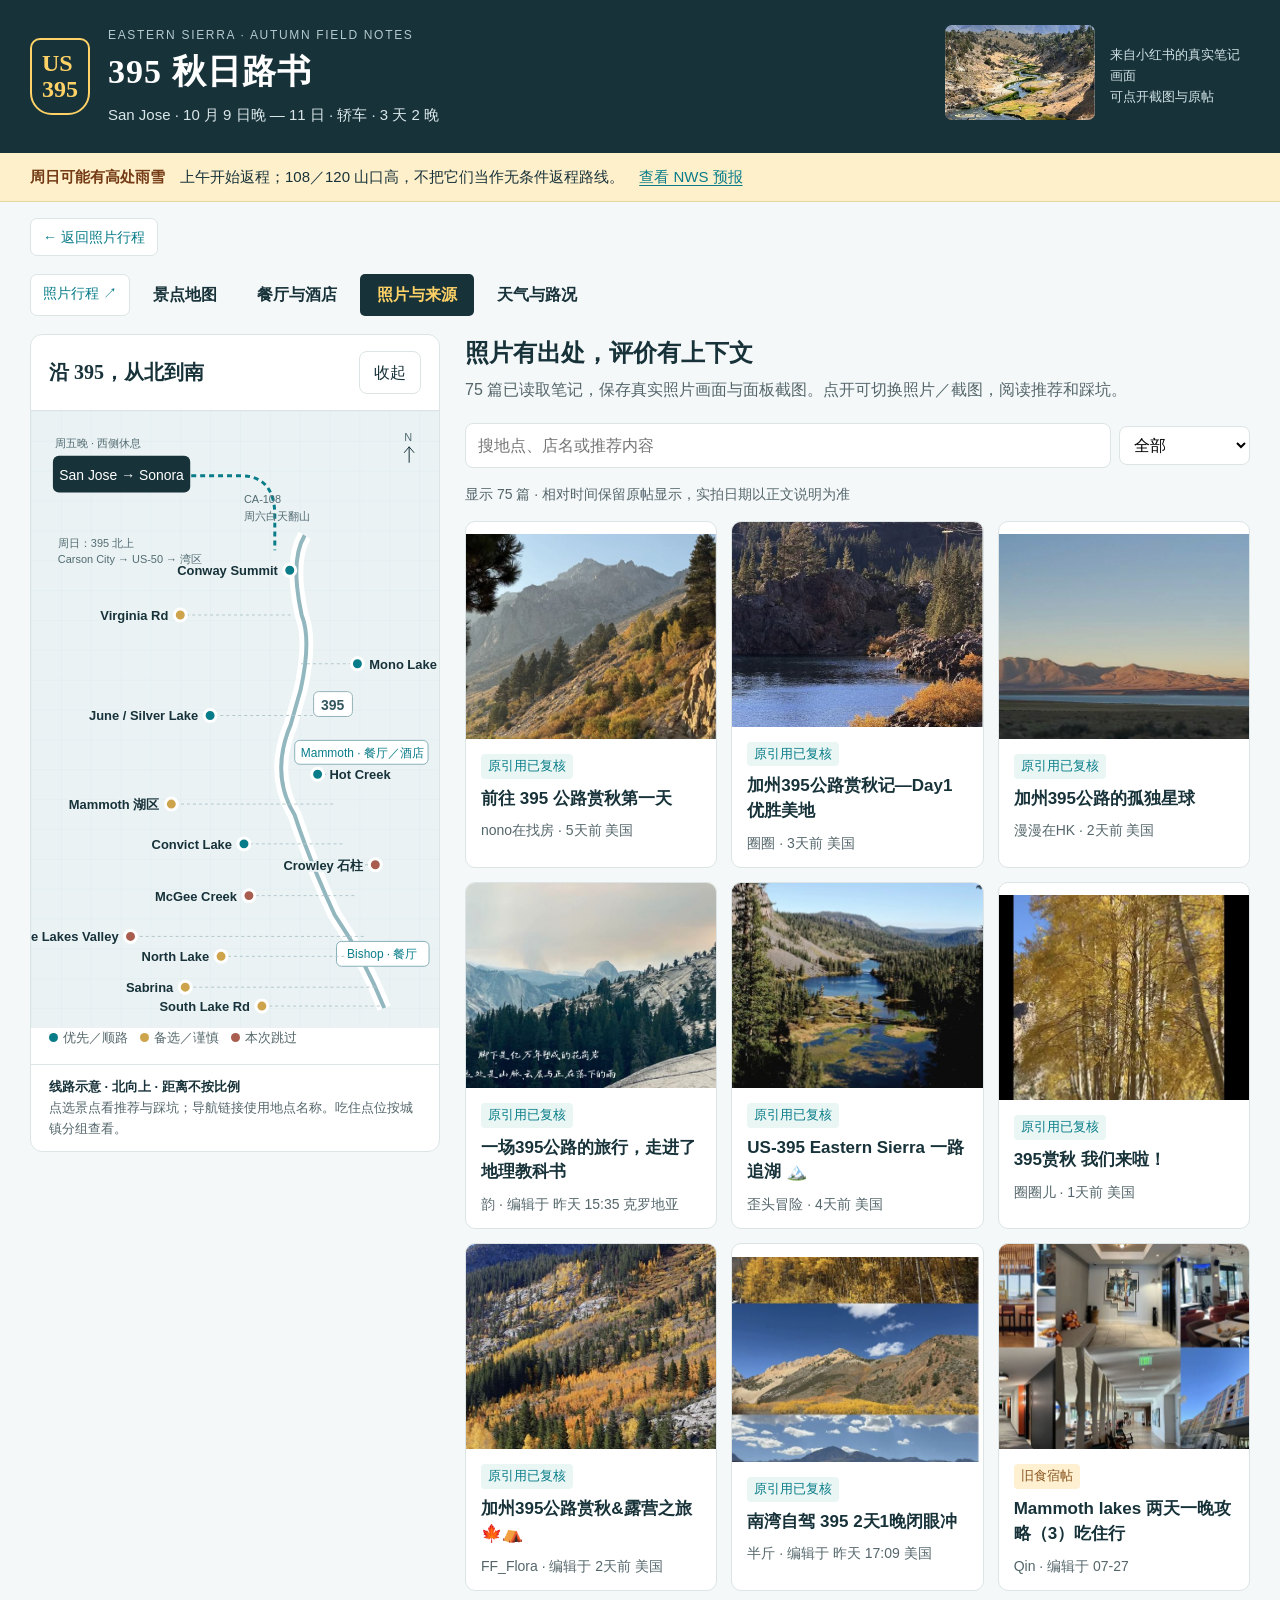
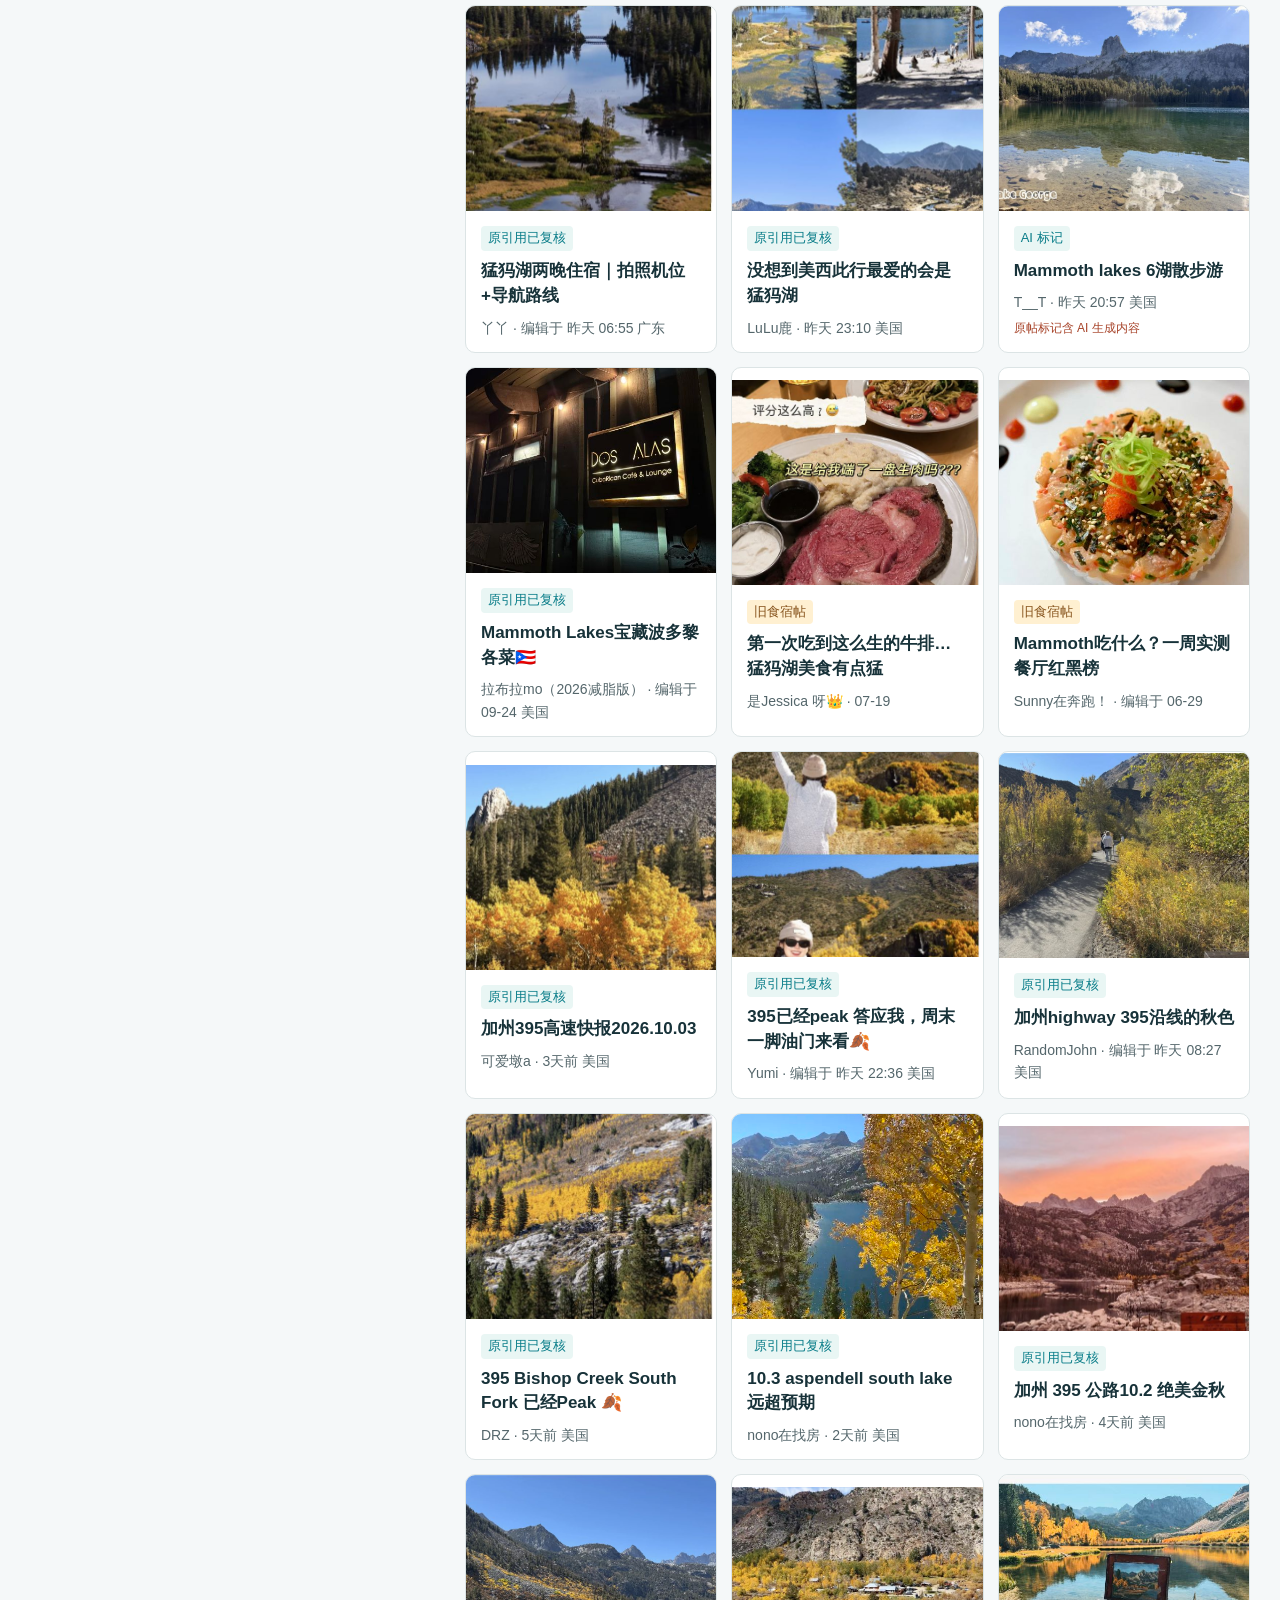
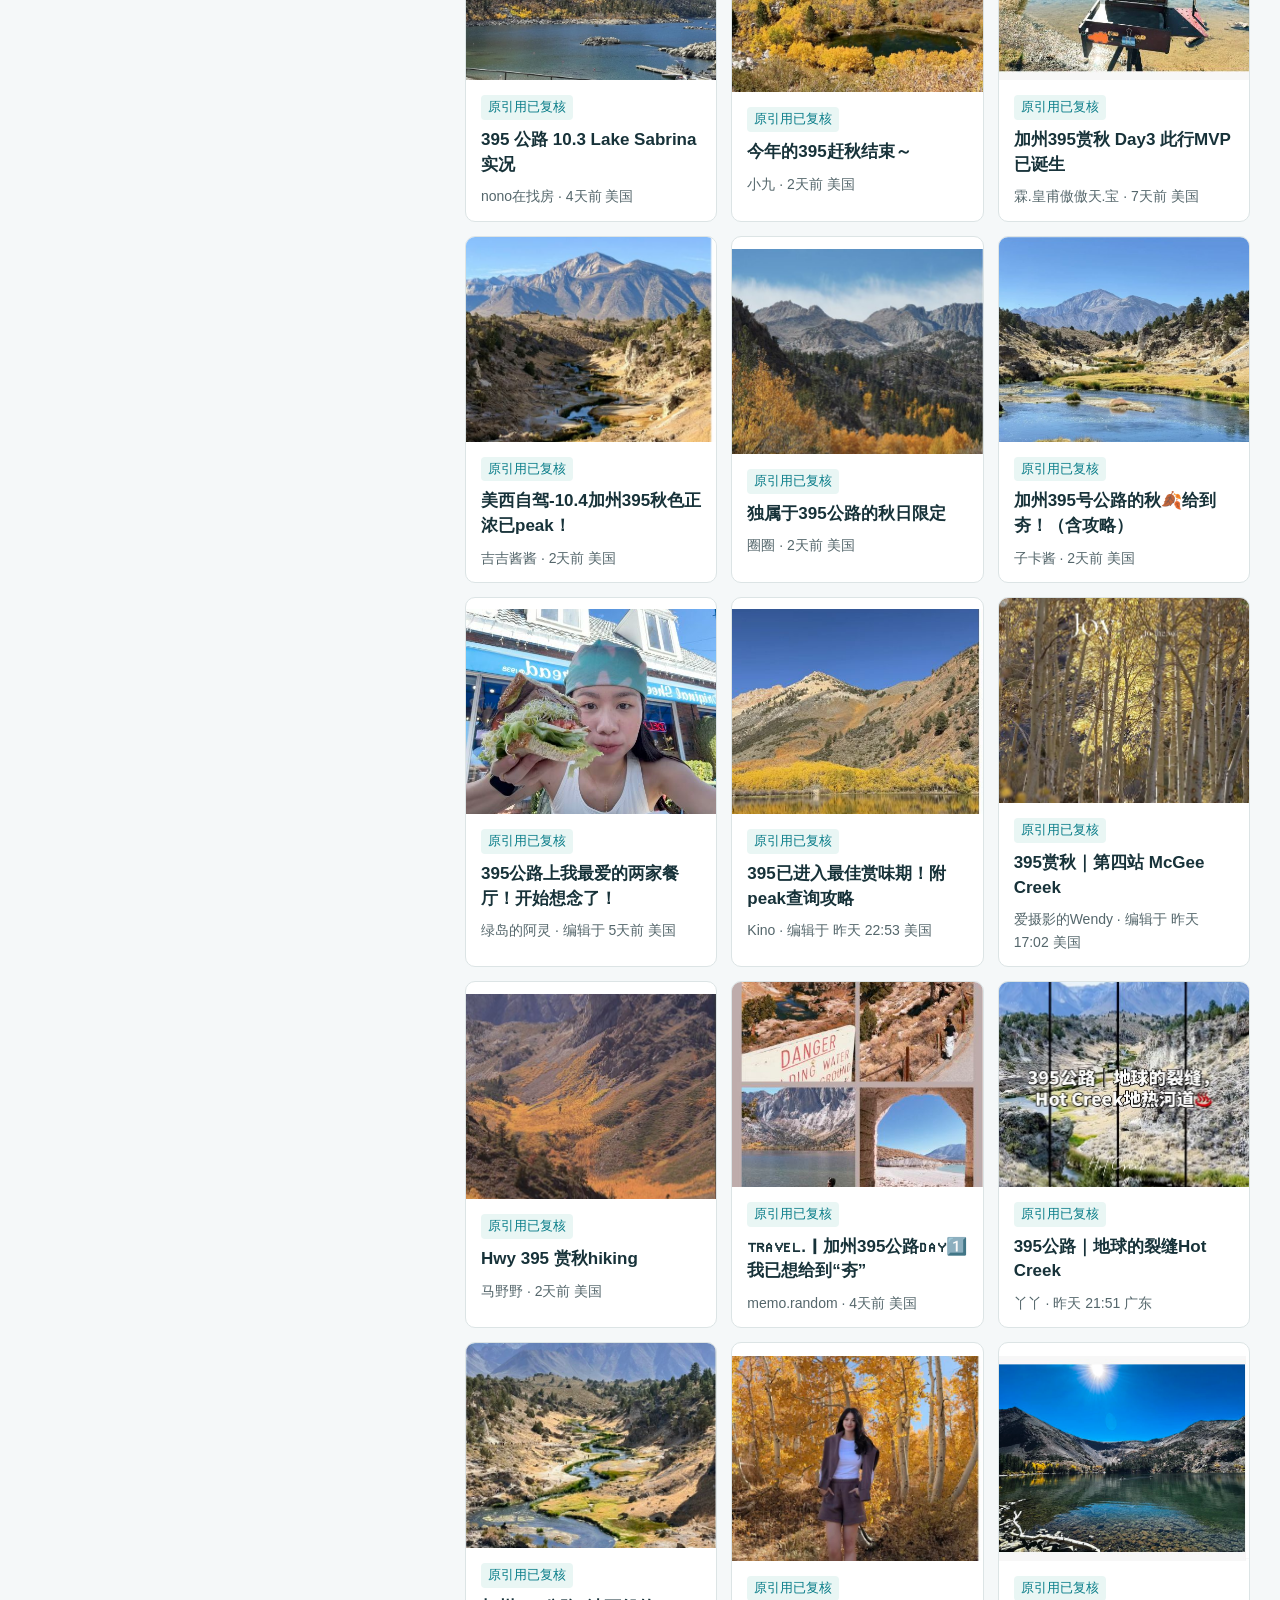
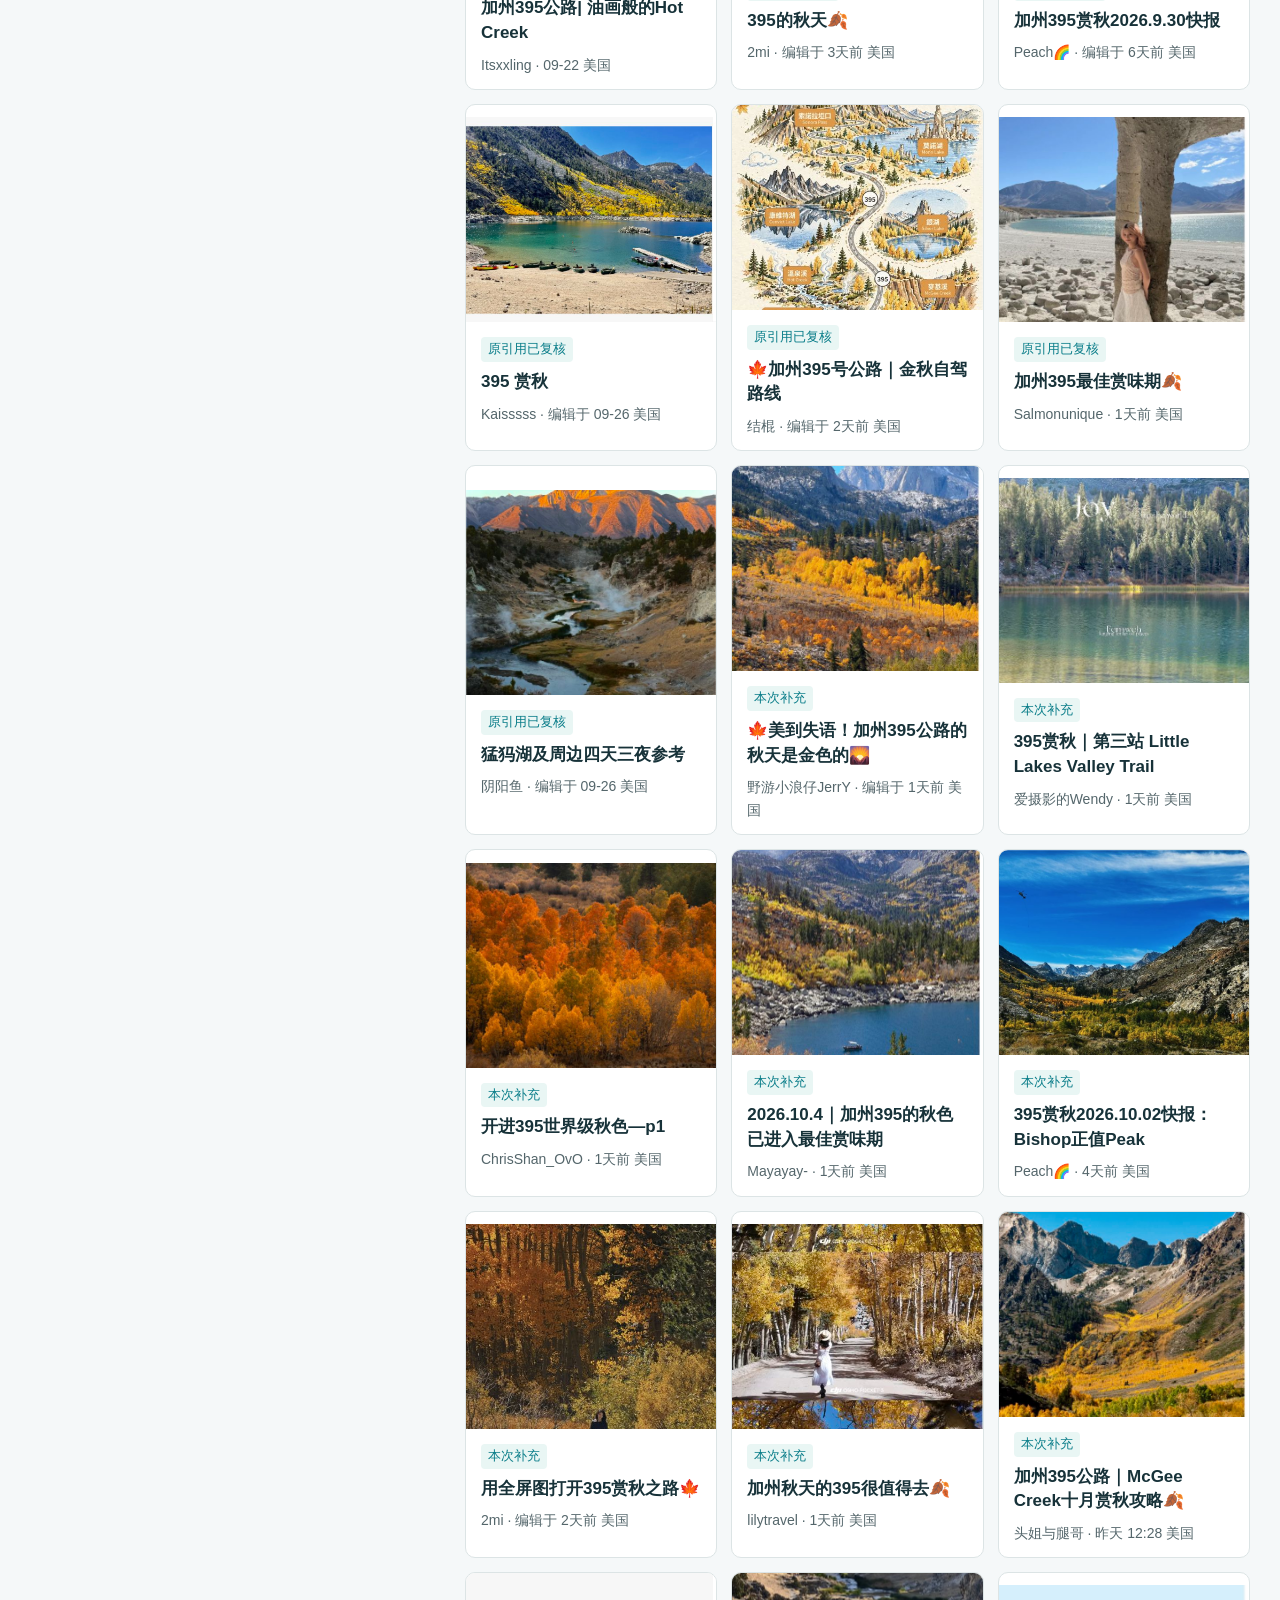
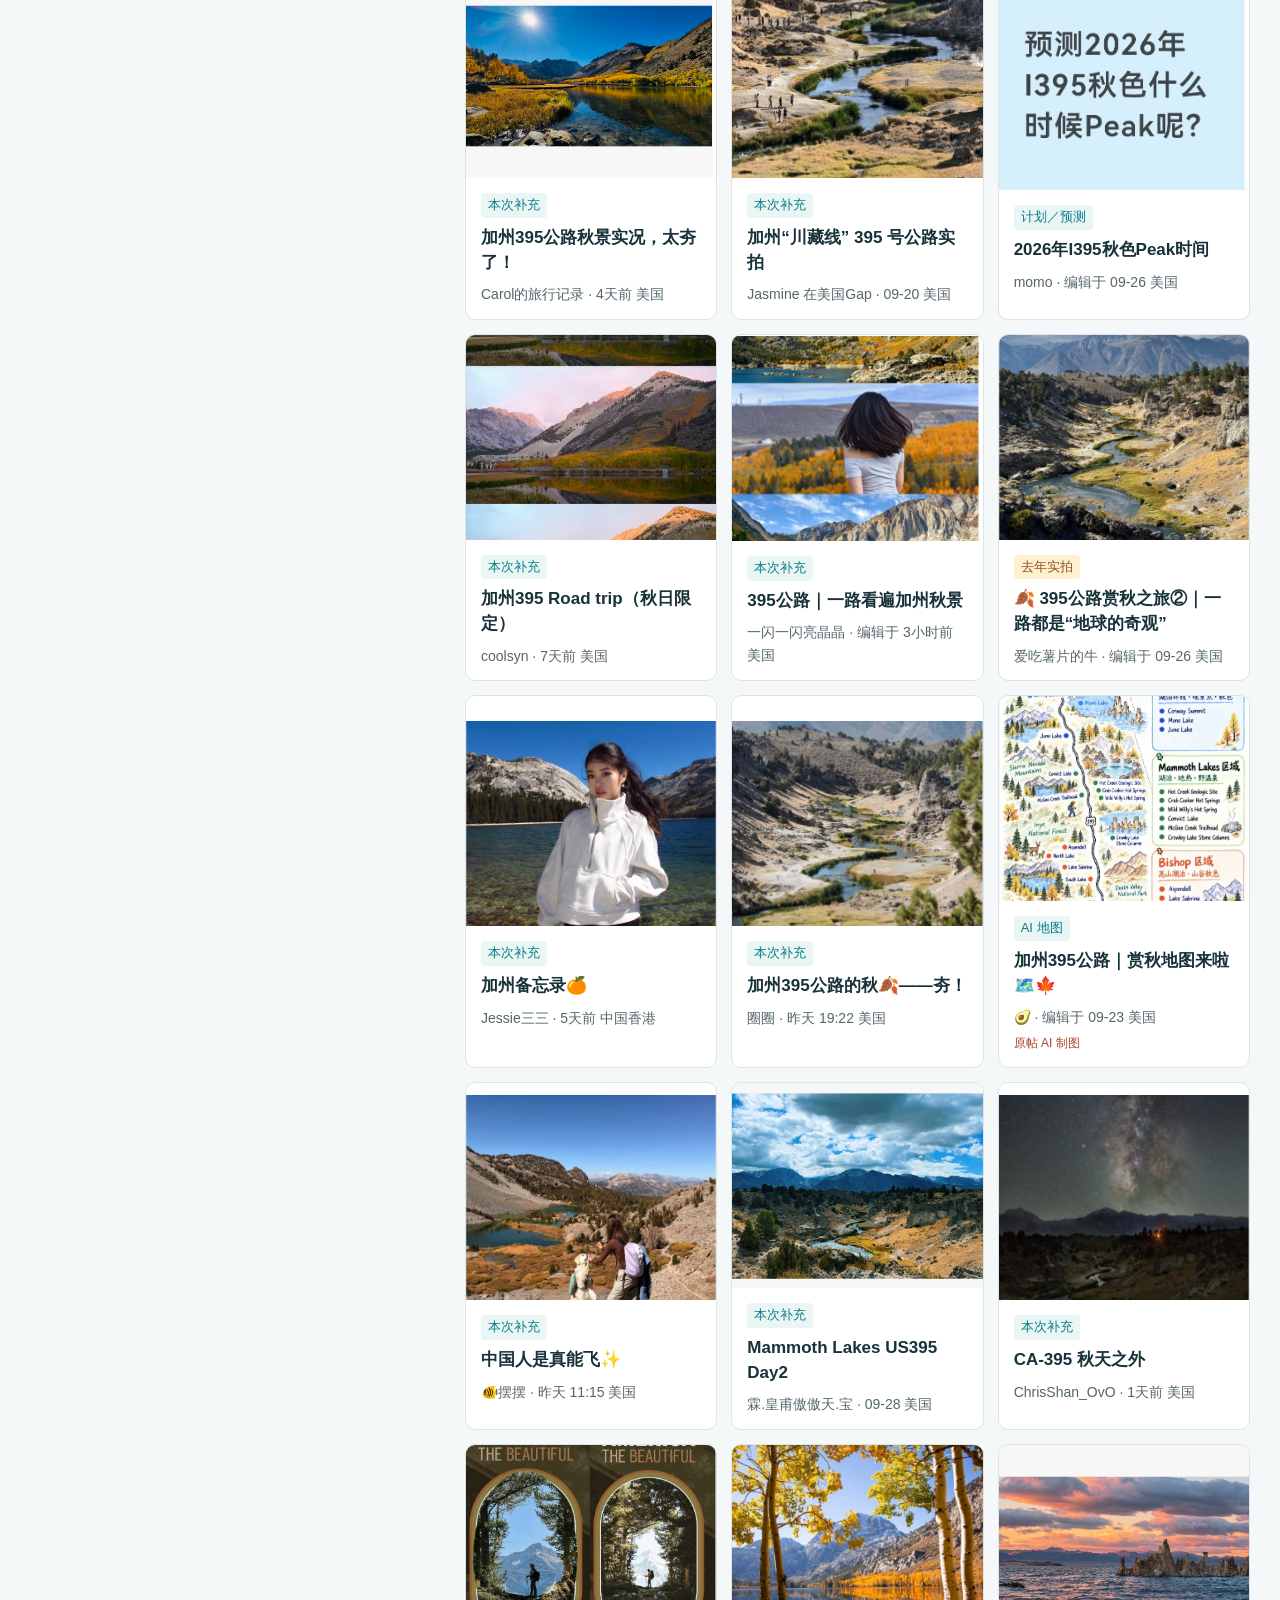
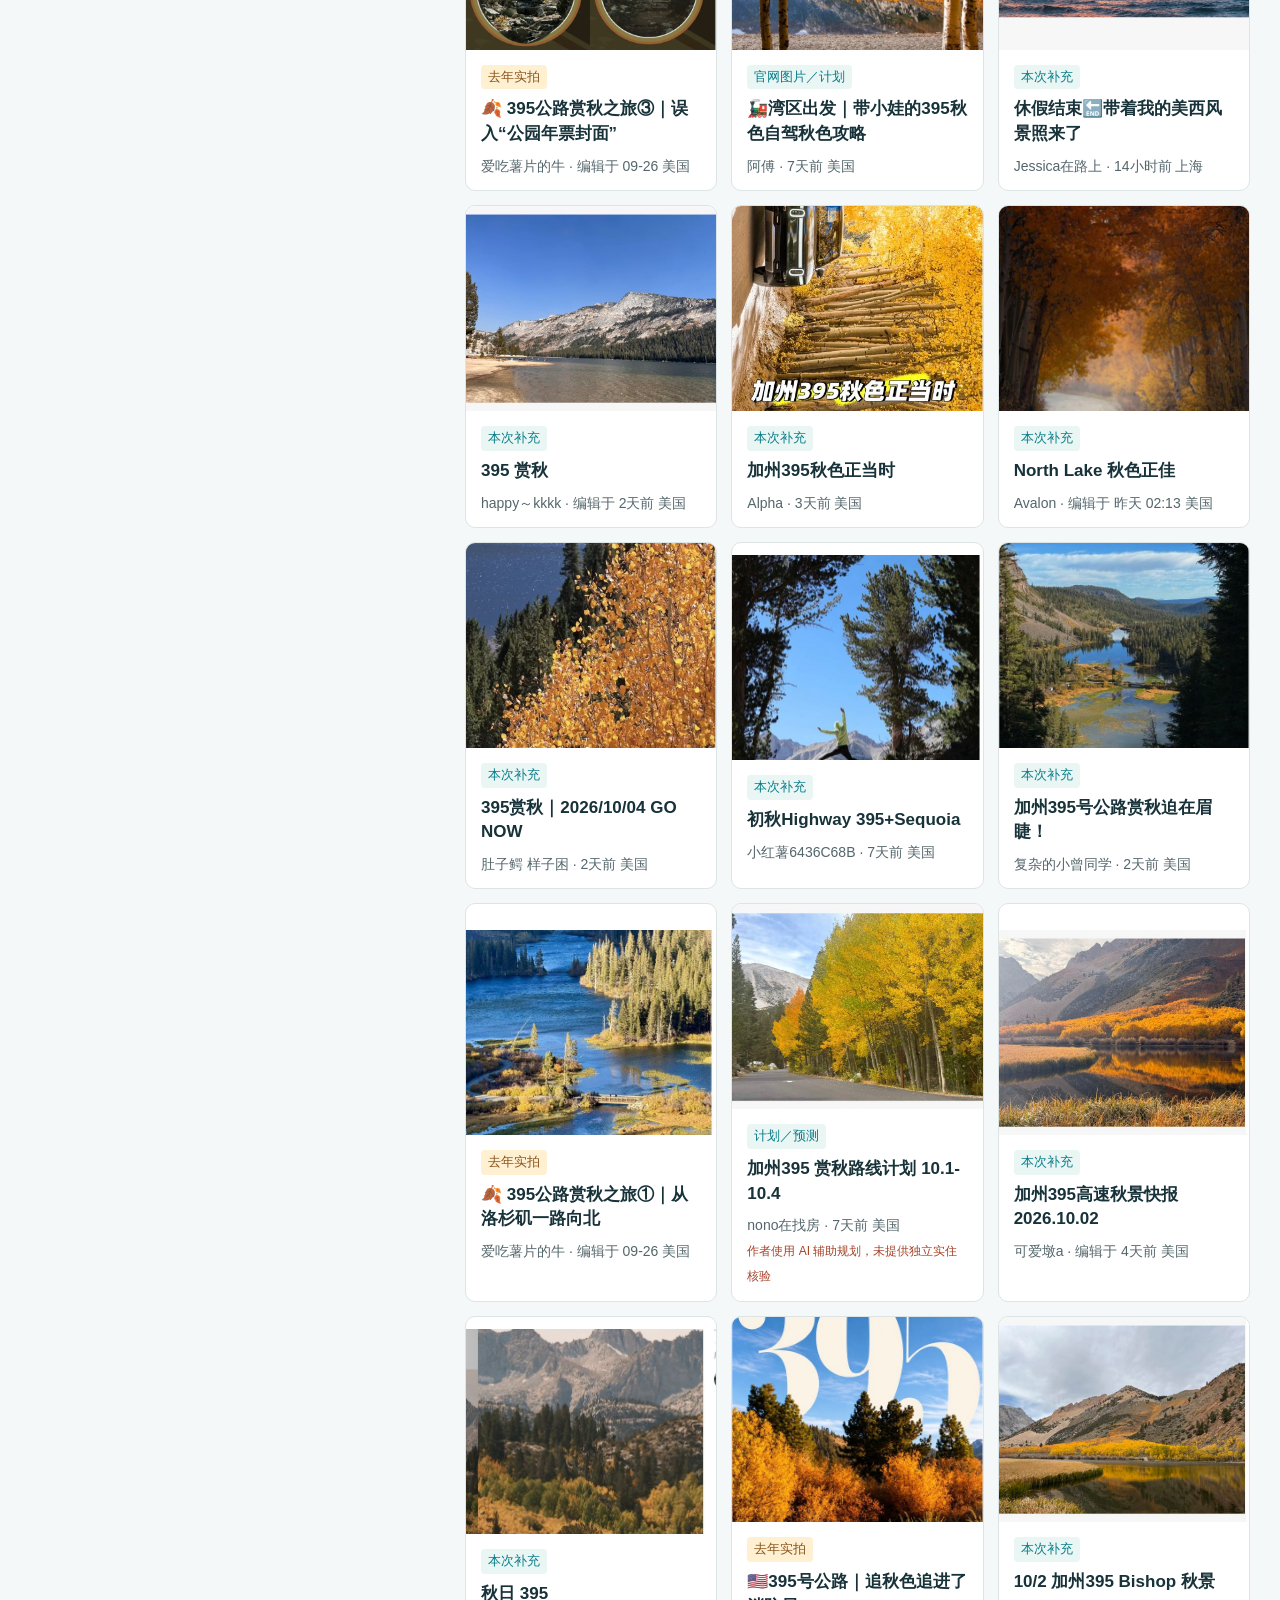
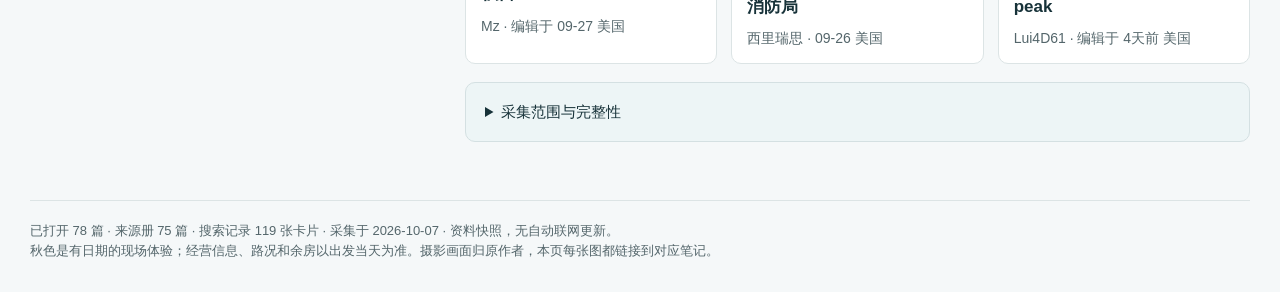
==== commit 230f94bf: "Balance weekend lake stops and add live fall color map" ====
--- a/archive.html
+++ b/archive.html
@@ -2,7 +2,7 @@
 :root{--ink:#173239;--muted:#54666b;--lake:#087c88;--gold:#ffd267;--line:#dce4e5;--paper:#f5f8f9;--danger:#a74329;--serif:'Songti SC','Noto Serif SC',Georgia,serif}*{box-sizing:border-box}body{margin:0;color:var(--ink);background:var(--paper);font-family:-apple-system,BlinkMacSystemFont,'PingFang SC','Microsoft YaHei',sans-serif;font-size:16px;line-height:1.6}button,input,select{font:inherit}button,a,input,select{touch-action:manipulation}button{cursor:pointer}button:focus-visible,a:focus-visible,input:focus-visible,select:focus-visible{outline:3px solid var(--lake);outline-offset:3px}a{color:var(--lake);text-underline-offset:3px}button{background:white;border:1px solid var(--line);color:var(--ink);border-radius:8px;padding:8px 14px}button:hover{border-color:var(--lake)}button.active{background:var(--ink);border-color:var(--ink);color:white}button:disabled{opacity:.45;cursor:default}h1,h2,h3,p{margin:0}h1{font-family:var(--serif);font-size:34px;font-weight:700;letter-spacing:.03em}h2{font-size:24px;font-family:var(--serif)}h3{font-size:19px}small,.meta{font-size:13px;color:var(--muted)}.shell{max-width:1440px;margin:auto;padding:0 30px}.top{background:var(--ink);color:white}.top .shell{display:flex;justify-content:space-between;gap:24px;padding-top:25px;padding-bottom:25px;align-items:center}.brand{display:flex;gap:18px;align-items:center}.shield{font:800 24px Georgia;border:2px solid var(--gold);border-radius:10px 10px 22px 22px;padding:10px;color:var(--gold);line-height:1.1}.eyebrow{font-size:12px;color:#b4c9cd;letter-spacing:.14em}.tripline{margin-top:4px;color:#dae7e9;font-size:15px}.topphoto{display:flex;gap:15px;align-items:center}.topphoto img{width:150px;height:95px;object-fit:cover;border-radius:7px}.topphoto span{font-size:13px;color:#d0e2e5;max-width:140px}.topphoto button{padding:0;border:0;background:none;color:inherit;text-align:left}.weather{display:flex;gap:15px;align-items:flex-start;background:#fff0cc;border-bottom:1px solid #e8d69f;padding:12px 30px;font-size:15px}.weather strong{color:#743b15;white-space:nowrap}.weather a{white-space:nowrap}.tabs{display:flex;gap:6px;padding:18px 0;flex-wrap:wrap}.tabs button{border:0;background:transparent;padding:8px 17px;font-weight:600;border-radius:5px}.tabs button.active{background:var(--ink);color:var(--gold)}.layout{display:grid;grid-template-columns:410px minmax(0,1fr);gap:25px;align-items:start;padding-bottom:40px}.mapbox{position:sticky;top:18px;background:white;border:1px solid var(--line);border-radius:12px;overflow:hidden}.maphead{padding:16px 18px;border-bottom:1px solid var(--line);display:flex;justify-content:space-between;align-items:center}.maphead h2{font-size:20px}.legend{display:flex;gap:12px;padding:0 18px 15px;font-size:13px;color:var(--muted);flex-wrap:wrap}.legend i{display:inline-block;width:9px;height:9px;border-radius:50%;margin-right:5px;background:var(--lake)}.legend i.optional{background:#cda44b}.legend i.no{background:#a85d4f}#routeMap{display:block;width:100%;height:auto;background:#eaf2f4}#routeMap .place{cursor:pointer;pointer-events:bounding-box}#routeMap .place text{pointer-events:auto}#routeMap .place:focus{outline:none}#routeMap .place:focus circle{stroke-width:5;stroke:var(--gold)}#routeMap text{font-family:inherit;pointer-events:none}#routeMap .label{font-size:13px;font-weight:600;fill:var(--ink);paint-order:stroke;stroke:#eaf2f4;stroke-width:4;stroke-linejoin:round}#routeMap .smalllabel{font-size:11px;fill:#526c72}.mapfoot{padding:12px 18px;font-size:13px;color:var(--muted);border-top:1px solid var(--line)}.mapfoot b{color:var(--ink)}.panel{min-width:0}.paneltop{display:flex;align-items:center;justify-content:space-between;gap:10px;margin-bottom:14px;flex-wrap:wrap}.seg{display:flex;gap:6px}.summary{margin-bottom:20px}.summary p{color:var(--muted);margin-top:5px}.statrow{display:flex;gap:10px;flex-wrap:wrap;margin-top:12px}.chip{font-size:14px;background:white;border:1px solid var(--line);padding:4px 10px;border-radius:5px}.chip.gold{background:#fff1cb;border-color:#e9d290}.day{display:grid;grid-template-columns:64px minmax(0,1fr);gap:15px;margin-top:20px}.daybadge{color:var(--lake);font-size:13px;font-weight:700;letter-spacing:.08em;text-align:center;border-top:3px solid var(--lake);padding-top:9px}.daybadge b{display:block;font-size:23px;letter-spacing:0}.daybody{background:white;border:1px solid var(--line);border-radius:10px;overflow:hidden}.daytitle{padding:16px 20px;border-bottom:1px solid var(--line);display:flex;justify-content:space-between;gap:12px;flex-wrap:wrap}.stay{font-size:14px;color:var(--lake)}.stop{display:grid;grid-template-columns:100px minmax(0,1fr);padding:14px 20px;gap:14px;border-bottom:1px dashed var(--line)}.stop:last-child{border:0}.time{font-size:14px;color:var(--muted);font-variant-numeric:tabular-nums}.stop p{color:var(--muted);font-size:15px;margin-top:3px}.stop button{padding:0;border:0;background:none;text-align:left;font-weight:600;font-size:17px}.stop button:hover{text-decoration:underline}.note{padding:17px 19px;border-radius:10px;border:1px solid #d4e0e2;background:#edf5f6;margin:18px 0;font-size:15px}.note b{display:block;margin-bottom:4px}.actions{display:flex;gap:10px;flex-wrap:wrap}.actions a,.actionlink{display:inline-block;text-decoration:none;background:white;border:1px solid var(--line);border-radius:7px;padding:7px 12px;font-size:14px}.filters{display:flex;gap:8px;align-items:center;flex-wrap:wrap;margin:15px 0}input[type=search]{flex:1;min-width:180px;border:1px solid var(--line);border-radius:8px;padding:9px 12px;background:white}select{border:1px solid var(--line);border-radius:8px;padding:9px 10px;background:white}label{font-size:14px}.grid{display:grid;grid-template-columns:repeat(2,minmax(0,1fr));gap:14px}.card{background:white;border:1px solid var(--line);border-radius:10px;overflow:hidden}.card.selected{box-shadow:0 0 0 2px var(--lake)}.cardhead{padding:16px 17px 10px}.card h3{line-height:1.4}.cardphoto{height:175px;width:100%;object-fit:cover;display:block}.status{font-size:13px;display:inline-block;color:var(--lake);background:#e9f6f4;padding:2px 7px;border-radius:4px;margin-bottom:8px}.status.caution{background:#fff0d1;color:#88541d}.status.no{background:#f9e5df;color:var(--danger)}.cardtext{padding:0 17px 15px;font-size:15px}.cardtext p{margin-bottom:10px}.why b{color:var(--lake);font-weight:600}.pit b{color:var(--danger);font-weight:600}.cardfoot{display:flex;gap:8px;flex-wrap:wrap;padding:0 17px 17px}.cardfoot button,.cardfoot a{font-size:14px;padding:6px 9px}.sourcecard{text-align:left;padding:0;display:block;border-radius:10px;width:100%;background:white;overflow:hidden}.sourcecard img{width:100%;height:205px;object-fit:cover;display:block;background:#dfe9ec}.sourcecard .inside{padding:13px 15px}.sourcecard h3{font-size:17px;line-height:1.45;margin-bottom:8px}.sourcecard p{font-size:14px;color:var(--muted)}.sourcegrid{grid-template-columns:repeat(3,minmax(0,1fr))}.wide{grid-column:1/-1}.evidence{font-size:14px;line-height:1.65;color:var(--muted)}.evidence a{font-weight:600}.sourcecount{font-size:14px;color:var(--muted)}.empty{padding:35px;background:white;text-align:center;border:1px solid var(--line);border-radius:10px}.linklist{display:grid;gap:10px}.official{background:white;padding:18px;border:1px solid var(--line);border-radius:9px}.official p{font-size:15px;margin-top:7px}.footer{border-top:1px solid var(--line);padding:20px 0 30px;font-size:13px;color:var(--muted)}dialog{border:0;padding:0;max-width:1140px;width:calc(100% - 50px);border-radius:13px;color:var(--ink);box-shadow:0 30px 100px #0007}dialog::backdrop{background:#092027c7;backdrop-filter:blur(3px)}.modalhead{display:flex;align-items:center;justify-content:space-between;padding:14px 20px;border-bottom:1px solid var(--line);gap:12px}.modalhead h2{font-size:20px}.modalbody{display:grid;grid-template-columns:60% 40%;min-height:520px}.media{background:#0d242b;display:flex;align-items:center;justify-content:center;min-width:0;padding:15px}.media img{width:100%;height:560px;object-fit:contain}.modaltext{padding:22px;overflow:auto;max-height:630px}.modaltext h3{font-size:22px;font-family:var(--serif);line-height:1.5;margin-bottom:8px}.modaltext p{font-size:15px;margin:17px 0}.modalcontrols{display:flex;align-items:center;justify-content:space-between;gap:8px;padding:12px 20px;border-top:1px solid var(--line);flex-wrap:wrap}.modalcontrols .seg button{font-size:14px}.modaltext .meta{margin-bottom:18px}.close{border:0;font-size:24px;line-height:1;padding:4px 8px}.pointsources{margin-top:15px;border-top:1px solid var(--line);padding-top:14px}.pointsources button{font-size:14px;margin:5px 5px 0 0;padding:5px 9px}.pointmedia{max-height:300px;width:100%;object-fit:cover;border-radius:8px;margin:15px 0}.pointdialog .modalbody{display:block;min-height:0}.pointdialog .modaltext{max-height:75vh}.pointdialog{max-width:700px}.toggle-line{display:flex;gap:8px;align-items:center}input[type=checkbox]{accent-color:var(--lake);width:16px;height:16px}.cardmeta{font-size:13px;color:var(--muted);margin:5px 0 8px}.badgeai{color:var(--danger);font-size:12px}.credit{font-size:12px;color:var(--muted);padding:4px 17px 0}.section-title{margin:24px 0 12px}.downloadbar{display:flex;gap:8px;flex-wrap:wrap;margin-top:15px}.downloadbar a{font-size:14px}.visuallyhidden{position:absolute;width:1px;height:1px;overflow:hidden;clip:rect(0,0,0,0)}
 @media(min-width:1500px){.shell{max-width:1460px}.layout{grid-template-columns:440px minmax(0,1fr)}}@media(max-width:1100px){.layout{grid-template-columns:330px minmax(0,1fr);gap:18px}.sourcegrid{grid-template-columns:repeat(2,minmax(0,1fr))}.topphoto span{display:none}.stop{grid-template-columns:85px minmax(0,1fr);padding:13px 16px}.grid{grid-template-columns:1fr}.sourcegrid{grid-template-columns:repeat(2,minmax(0,1fr))}.day{grid-template-columns:55px minmax(0,1fr);gap:10px}}@media(max-width:800px){.shell{padding:0 18px}.top .shell{padding:22px 18px}.topphoto{display:none}h1{font-size:28px}.weather{padding:12px 18px;display:block}.weather strong{display:block}.weather a{margin-left:0}.layout{grid-template-columns:1fr}.mapbox{position:static}.mapbox svg{max-height:480px}.maphead{cursor:pointer}#routeMap{height:480px}#routeMap.collapsed{display:none}.mapfoot{font-size:12px}.legend{padding-bottom:10px}.tabs{padding:12px 0;gap:0}.tabs button{padding:8px 10px;font-size:14px}.sourcegrid,.grid{grid-template-columns:repeat(2,minmax(0,1fr))}.modalbody{display:block}.media img{height:40vh}.modaltext{max-height:none}.modalbody{max-height:75vh;overflow:auto}.modalhead h2{font-size:17px}.modaltext{padding:18px}.sourcecard img{height:180px}}@media(max-width:480px){.brand{gap:12px}.shield{font-size:19px;padding:8px}h1{font-size:23px}.tripline{font-size:14px}.eyebrow{font-size:11px}.grid,.sourcegrid{grid-template-columns:1fr}.day{grid-template-columns:42px minmax(0,1fr);gap:8px}.daybadge b{font-size:19px}.daytitle{padding:13px}.daytitle h3{font-size:17px}.stop{grid-template-columns:1fr;gap:1px;padding:12px 13px}.time{color:var(--lake)}.summary h2{font-size:22px}.cardphoto{height:220px}dialog{width:calc(100% - 20px)}.modalhead{padding:12px}.modalcontrols{padding:10px}.tabs button{font-size:14px;padding:7px 9px}.sourcecard img{height:240px}}@media print{.topphoto,.tabs,.filters,.mapbox,dialog,.actions,.cardfoot{display:none}.layout{display:block}.top{background:white;color:var(--ink)}.top .tripline{color:var(--muted)}.day,.daybody{break-inside:avoid}.grid{grid-template-columns:1fr}.weather{background:white}.shell{padding:0}.footer{margin-top:20px}}
 </style></head><body><header class="top"><div class="shell"><div class="brand"><div class="shield" aria-hidden="true">US<br>395</div><div><div class="eyebrow">EASTERN SIERRA · AUTUMN FIELD NOTES</div><h1>395 秋日路书</h1><div class="tripline">San Jose · 10 月 9 日晚 — 11 日 · 轿车 · 3 天 2 晚</div></div></div><div class="topphoto"><button id="headerPhoto" aria-label="查看 Hot Creek 笔记照片"></button><span>来自小红书的真实笔记画面<br>可点开截图与原帖</span></div></div></header><div class="weather"><strong>周日可能有高处雨雪</strong><span>上午开始返程；108／120 山口高，不把它们当作无条件返程路线。</span><a href="https://forecast.weather.gov/MapClick.php?lat=37.6473&lon=-118.9625" target="_blank" rel="noopener">查看 NWS 预报</a></div><main class="shell"><a href="index.html" class="actionlink" style="margin-top:16px">← 返回照片行程</a><nav class="tabs" aria-label="路书视图"><a href="index.html" class="actionlink">照片行程 ↗</a><button data-tab="places">景点地图</button><button data-tab="stay">餐厅与酒店</button><button data-tab="sources">照片与来源</button><button data-tab="conditions">天气与路况</button></nav><div class="layout"><aside class="mapbox"><div class="maphead"><h2>沿 395，从北到南</h2><button id="mapToggle" aria-expanded="true" aria-label="收起或展开地图">收起</button></div><svg id="routeMap" viewBox="0 0 410 620" role="img" aria-label="US 395 景点路线示意图"></svg><div class="legend"><span><i></i>优先／顺路</span><span><i class="optional"></i>备选／谨慎</span><span><i class="no"></i>本次跳过</span></div><div class="mapfoot"><b>线路示意 · 北向上 · 距离不按比例</b><br>点选景点看推荐与踩坑；导航链接使用地点名称。吃住点位按城镇分组查看。</div></aside><section class="panel" id="content" aria-live="polite"></section></div><footer class="footer"><span id="footCount"></span> · 采集于 2026‑10‑07 · 资料快照，无自动联网更新。<br>秋色是有日期的现场体验；经营信息、路况和余房以出发当天为准。摄影画面归原作者，本页每张图都链接到对应笔记。</footer></main><dialog id="sourceDialog"><div class="modalhead"><h2>小红书笔记 · 原图画面与截图</h2><button class="close" data-close aria-label="关闭来源窗口">×</button></div><div class="modalbody"><div class="media"><img id="sourceImage" alt=""></div><div class="modaltext" id="sourceText"></div></div><div class="modalcontrols"><div class="seg"><button id="photoMode">照片画面</button><button id="screenMode">笔记截图</button></div><div class="seg"><button id="prevSource" aria-label="上一条笔记">上一条</button><span class="meta" id="sourcePosition"></span><button id="nextSource" aria-label="下一条笔记">下一条</button></div></div></dialog><dialog class="pointdialog" id="pointDialog"><div class="modalhead"><h2>地点详情</h2><button class="close" data-close aria-label="关闭地点窗口">×</button></div><div class="modalbody"><div class="modaltext" id="pointText"></div></div></dialog><script>
-const DATA={"updated": "2026-10-07", "posts": [{"id": "6abfe7ee000000001a020995", "index": 1, "title": "前往 395 公路赏秋第一天", "author": "nono在找房", "url": "https://www.xiaohongshu.com/explore/6abfe7ee000000001a020995", "dateLabel": "5天前 美国", "recommend": "Tioga／Tenaya 湖景和 Minaret Vista 银河，沿路高山到荒漠的景观变化明显。", "pitfall": "从湾区一天开到东侧坐车很久；夜间观星要保暖。", "photo": "photos/6abfe7ee000000001a020995-photo.jpg", "screenshot": "photos/6abfe7ee000000001a020995-screen.jpg", "origin": "参考页面引用", "comments": "仅已加载评论；部分回复折叠", "older": false, "ai": false, "evidenceKind": "旅行体验", "photoNote": "原帖画面；拍摄日期依正文／评论说明"}, {"id": "6ac26b0f000000001b032eef", "index": 2, "title": "加州395公路赏秋记—Day1优胜美地", "author": "圈圈", "url": "https://www.xiaohongshu.com/explore/6ac26b0f000000001b032eef", "dateLabel": "3天前 美国", "recommend": "Tenaya Lake 与 Mono Lake Navy Beach 两种湖景适合自驾停留。", "pitfall": "跨 Yosemite 会增加过境时间；秋色与通行状况要另查。", "photo": "photos/6ac26b0f000000001b032eef-photo.jpg", "screenshot": "photos/6ac26b0f000000001b032eef-screen.jpg", "origin": "参考页面引用", "comments": "仅已加载评论；部分回复折叠", "older": false, "ai": false, "evidenceKind": "旅行体验", "photoNote": "原帖画面；拍摄日期依正文／评论说明"}, {"id": "6ac309500000000018004242", "index": 3, "title": "加州395公路的孤独星球", "author": "漫漫在HK", "url": "https://www.xiaohongshu.com/explore/6ac309500000000018004242", "dateLabel": "2天前 美国", "recommend": "Convict 日落、Brees Lookout 是作者推荐的地貌机位。", "pitfall": "到 Crowley 太晚没时间走进去；原帖提及玩水，Hot Creek 官方禁止游泳及涉水。", "photo": "photos/6ac309500000000018004242-photo.jpg", "screenshot": "photos/6ac309500000000018004242-screen.jpg", "origin": "参考页面引用", "comments": "仅已加载评论；部分回复折叠", "older": false, "ai": false, "evidenceKind": "旅行体验", "photoNote": "原帖画面；拍摄日期依正文／评论说明"}, {"id": "6ac571a2000000001a000c00", "index": 4, "title": "一场395公路的旅行，走进了地理教科书", "author": "韵", "url": "https://www.xiaohongshu.com/explore/6ac571a2000000001a000c00", "dateLabel": "编辑于 昨天 15:35 克罗地亚", "recommend": "10/2–5 四天行程含 Tioga、Mono、Mammoth 湖区、火山地貌和星空。", "pitfall": "四天路线不可照搬到周五晚出发的三天；部分点需要徒步或粗糙支路。", "photo": "photos/6ac571a2000000001a000c00-photo.jpg", "screenshot": "photos/6ac571a2000000001a000c00-screen.jpg", "origin": "参考页面引用", "comments": "仅已加载评论；部分回复折叠", "older": false, "ai": false, "evidenceKind": "旅行体验", "photoNote": "原帖画面；拍摄日期依正文／评论说明"}, {"id": "6ac1825f000000001403b6af", "index": 5, "title": "US-395 Eastern Sierra 一路追湖 🏔️", "author": "歪头冒险", "url": "https://www.xiaohongshu.com/explore/6ac1825f000000001403b6af", "dateLabel": "4天前 美国", "recommend": "个人偏爱 June、Twin 高处观景与 Convict；Mono 适合看地貌。", "pitfall": "Crowley 烂路折返；不同湖泊评分只是个人喜好。", "photo": "photos/6ac1825f000000001403b6af-photo.jpg", "screenshot": "photos/6ac1825f000000001403b6af-screen.jpg", "origin": "参考页面引用", "comments": "仅已加载评论；部分回复折叠", "older": false, "ai": false, "evidenceKind": "旅行体验", "photoNote": "原帖画面；拍摄日期依正文／评论说明"}, {"id": "6ac48679000000001901cc00", "index": 6, "title": "395赏秋 我们来啦！", "author": "圈圈儿", "url": "https://www.xiaohongshu.com/explore/6ac48679000000001901cc00", "dateLabel": "1天前 美国", "recommend": "作者带娃偏爱 Convict、North Lake、McGee、Silver Lake 和 Mono Navy Beach。", "pitfall": "Mono 的气味会影响体验；North Lake 窄路不是轻松湖区公路。", "photo": "photos/6ac48679000000001901cc00-photo.jpg", "screenshot": "photos/6ac48679000000001901cc00-screen.jpg", "origin": "参考页面引用", "comments": "仅已加载评论；部分回复折叠", "older": false, "ai": false, "evidenceKind": "旅行体验", "photoNote": "原帖画面；拍摄日期依正文／评论说明"}, {"id": "6ac34583000000001801b992", "index": 7, "title": "加州395公路赏秋&露营之旅🍁⛺️", "author": "FF_Flora", "url": "https://www.xiaohongshu.com/explore/6ac34583000000001801b992", "dateLabel": "编辑于 2天前 美国", "recommend": "10/1–4 露营旅行偏爱 June campsite 09、Silver 日用区；作者更喜欢 Sabrina。", "pitfall": "Twin 营位密、淋浴关；McGee 中午晒。营位与设施状态需单独确认。", "photo": "photos/6ac34583000000001801b992-photo.jpg", "screenshot": "photos/6ac34583000000001801b992-screen.jpg", "origin": "参考页面引用", "comments": "仅已加载评论；部分回复折叠", "older": false, "ai": false, "evidenceKind": "旅行体验", "photoNote": "原帖画面；拍摄日期依正文／评论说明"}, {"id": "6ac57be4000000001301ac1c", "index": 8, "title": "南湾自驾 395 2天1晚闭眼冲", "author": "半斤", "url": "https://www.xiaohongshu.com/explore/6ac57be4000000001301ac1c", "dateLabel": "编辑于 昨天 17:09 美国", "recommend": "10/4–5 南湾出发；Alpenhof 住得干净，Schat’s 烟熏牛肉三明治获好评。", "pitfall": "Sagehen 山顶过峰，June／Gull 仍偏绿；Hot Creek 太晚失去好光；两天行程很赶。", "photo": "photos/6ac57be4000000001301ac1c-photo.jpg", "screenshot": "photos/6ac57be4000000001301ac1c-screen.jpg", "origin": "参考页面引用", "comments": "仅已加载评论；部分回复折叠", "older": false, "ai": false, "evidenceKind": "旅行体验", "photoNote": "原帖画面；拍摄日期依正文／评论说明"}, {"id": "6a67a9590000000001003359", "index": 9, "title": "Mammoth lakes 两天一晚攻略（3）吃住行", "author": "Qin", "url": "https://www.xiaohongshu.com/explore/6a67a9590000000001003359", "dateLabel": "编辑于 07-27", "recommend": "7 月旧帖推荐 Limelight 新设施、早餐与接驳，以及 Toomey’s 和 Schat’s。", "pitfall": "属于食宿辅助资料，不用于判断本周秋色；房价和余房未查。", "photo": "photos/6a67a9590000000001003359-photo.jpg", "screenshot": "photos/6a67a9590000000001003359-screen.jpg", "origin": "参考页面引用", "comments": "仅已加载评论；部分回复折叠", "older": true, "ai": false, "evidenceKind": "旧食宿帖", "photoNote": "食宿辅助旧帖"}, {"id": "6ac4fd64000000001500a8db", "index": 10, "title": "猛犸湖两晚住宿｜拍照机位+导航路线", "author": "丫丫", "url": "https://www.xiaohongshu.com/explore/6ac4fd64000000001500a8db", "dateLabel": "编辑于 昨天 06:55 广东", "recommend": "Mammoth Mountain Inn 虽旧但可住；Twin Falls 要从停车处再走到机位。", "pitfall": "LLV 停车场小；Crowley 轿车应停外面走入，导航不要误设大坝。", "photo": "photos/6ac4fd64000000001500a8db-photo.jpg", "screenshot": "photos/6ac4fd64000000001500a8db-screen.jpg", "origin": "参考页面引用", "comments": "仅已加载评论；部分回复折叠", "older": false, "ai": false, "evidenceKind": "旅行体验", "photoNote": "原帖画面；拍摄日期依正文／评论说明"}, {"id": "6ac5e25d000000001a021d1f", "index": 11, "title": "没想到美西此行最爱的会是猛犸湖", "author": "LuLu鹿", "url": "https://www.xiaohongshu.com/explore/6ac5e25d000000001a021d1f", "dateLabel": "昨天 23:10 美国", "recommend": "作者喜爱 Mammoth 湖区、Convict 与 Hot Creek；Mammoth Coffee 可作早餐。", "pitfall": "咖啡店早上也排队；地热点有气味；景点好坏属个人体验。", "photo": "photos/6ac5e25d000000001a021d1f-photo.jpg", "screenshot": "photos/6ac5e25d000000001a021d1f-screen.jpg", "origin": "参考页面引用", "comments": "仅已加载评论；部分回复折叠", "older": false, "ai": false, "evidenceKind": "旅行体验", "photoNote": "原帖画面；拍摄日期依正文／评论说明"}, {"id": "6ac5c32300000000180069ac", "index": 12, "title": "Mammoth lakes 6湖散步游", "author": "T__T", "url": "https://www.xiaohongshu.com/explore/6ac5c32300000000180069ac", "dateLabel": "昨天 20:57 美国", "recommend": "Lake George 是六湖游最爱；Lake Mary、Mamie、Twin 等可以组合短散步。", "pitfall": "原帖标注含 AI 生成内容；该帖照片与描述不能当作独立现场核验。", "photo": "photos/6ac5c32300000000180069ac-photo.jpg", "screenshot": "photos/6ac5c32300000000180069ac-screen.jpg", "origin": "参考页面引用", "comments": "仅已加载评论；部分回复折叠", "older": false, "ai": true, "evidenceKind": "AI 标记", "photoNote": "原帖标记含 AI 生成内容"}, {"id": "6ab60d6e000000000e03f000", "index": 13, "title": "Mammoth Lakes宝藏波多黎各菜🇵🇷", "author": "拉布拉mo（2026减脂版）", "url": "https://www.xiaohongshu.com/explore/6ab60d6e000000000e03f000", "dateLabel": "编辑于 09-24 美国", "recommend": "9/24 Dos Alas：蒜香面包、烤猪肉／大蕉及椰子布丁获推荐。", "pitfall": "鸡肉串略干；需留意营业日与预订。", "photo": "photos/6ab60d6e000000000e03f000-photo.jpg", "screenshot": "photos/6ab60d6e000000000e03f000-screen.jpg", "origin": "参考页面引用", "comments": "仅已加载评论；部分回复折叠", "older": false, "ai": false, "evidenceKind": "旅行体验", "photoNote": "原帖画面；拍摄日期依正文／评论说明"}, {"id": "6a5cf026000000000f010004", "index": 14, "title": "第一次吃到这么生的牛排… 猛犸湖美食有点猛", "author": "是Jessica 呀👑", "url": "https://www.xiaohongshu.com/explore/6a5cf026000000000f010004", "dateLabel": "07-19", "recommend": "评论有人觉得 prime rib 的颜色／肥瘦属正常，有人推荐 Toomey’s。", "pitfall": "7 月作者觉得牛排过生、偏肥且贵；未找到明确店名，不能把这条负评归到 Mogul。", "photo": "photos/6a5cf026000000000f010004-photo.jpg", "screenshot": "photos/6a5cf026000000000f010004-screen.jpg", "origin": "参考页面引用", "comments": "仅已加载评论；部分回复折叠", "older": true, "ai": false, "evidenceKind": "旧食宿帖", "photoNote": "食宿辅助旧帖"}, {"id": "6a435152000000000e031400", "index": 15, "title": "Mammoth吃什么？一周实测餐厅红黑榜", "author": "Sunny在奔跑！", "url": "https://www.xiaohongshu.com/explore/6a435152000000000e031400", "dateLabel": "编辑于 06-29", "recommend": "6 月一周餐厅实测：Skadi 鱼鸭、Local Scoop、Black Velvet 咖啡获好评；Mogul 分量大。", "pitfall": "Noodle Ly 瘦肉干；Morrison 餐饮体验差；Stellar Brew 不合口味；Mogul 熟度偏生有分歧。", "photo": "photos/6a435152000000000e031400-photo.jpg", "screenshot": "photos/6a435152000000000e031400-screen.jpg", "origin": "参考页面引用", "comments": "仅已加载评论；部分回复折叠", "older": true, "ai": false, "evidenceKind": "旧食宿帖", "photoNote": "食宿辅助旧帖"}, {"id": "6ac1ea0400000000180129a0", "index": 16, "title": "加州395高速快报2026.10.03", "author": "可爱墩a", "url": "https://www.xiaohongshu.com/explore/6ac1ea0400000000180129a0", "dateLabel": "3天前 美国", "recommend": "10/3 快报：Bishop 三湖已好看，Hot Creek 晴天好；Minaret Vista 适合星空。", "pitfall": "Mammoth／June 仍未浓；晨冷午热。不是本周末颜色保证。", "photo": "photos/6ac1ea0400000000180129a0-photo.jpg", "screenshot": "photos/6ac1ea0400000000180129a0-screen.jpg", "origin": "参考页面引用", "comments": "仅已加载评论；部分回复折叠", "older": false, "ai": false, "evidenceKind": "旅行体验", "photoNote": "原帖画面；拍摄日期依正文／评论说明"}, {"id": "6ac5d2a5000000001c00ed2c", "index": 17, "title": "395已经peak 答应我，周末一脚油门来看🍂", "author": "Yumi", "url": "https://www.xiaohongshu.com/explore/6ac5d2a5000000001c00ed2c", "dateLabel": "编辑于 昨天 22:36 美国", "recommend": "10/6 实拍：South Lake Road 金黄，小屋／瀑布周边好拍；North Lake 环湖约 1 小时。", "pitfall": "作者觉得 North 停车方便，但其他帖有难停车与窄路抱怨；评论担心本周末天气。", "photo": "photos/6ac5d2a5000000001c00ed2c-photo.jpg", "screenshot": "photos/6ac5d2a5000000001c00ed2c-screen.jpg", "origin": "参考页面引用", "comments": "仅已加载评论；部分回复折叠", "older": false, "ai": false, "evidenceKind": "旅行体验", "photoNote": "原帖画面；拍摄日期依正文／评论说明"}, {"id": "6ac50f290000000019038800", "index": 18, "title": "加州highway 395沿线的秋色", "author": "RandomJohn", "url": "https://www.xiaohongshu.com/explore/6ac50f290000000019038800", "dateLabel": "编辑于 昨天 08:27 美国", "recommend": "10/6 图文含 Convict、Sabrina、South Lake Road 和 McGee Road，公路秋色突出。", "pitfall": "不同图片属于不同地点；不能把笔记首图统一当作同一湖泊。", "photo": "photos/6ac50f290000000019038800-photo.jpg", "screenshot": "photos/6ac50f290000000019038800-screen.jpg", "origin": "参考页面引用", "comments": "仅已加载评论；部分回复折叠", "older": false, "ai": false, "evidenceKind": "旅行体验", "photoNote": "原帖画面；拍摄日期依正文／评论说明"}, {"id": "6abfbda00000000018006927", "index": 19, "title": "395 Bishop Creek South Fork 已经Peak 🍂", "author": "DRZ", "url": "https://www.xiaohongshu.com/explore/6abfbda00000000018006927", "dateLabel": "5天前 美国", "recommend": "推荐 South Fork 的 Surveyor’s Meadow、Parchers Resort 与 Weir Pond 一线。", "pitfall": "秋色来自当时观察，颜色会随风与时间变化；路边须找合法停靠处。", "photo": "photos/6abfbda00000000018006927-photo.jpg", "screenshot": "photos/6abfbda00000000018006927-screen.jpg", "origin": "参考页面引用", "comments": "仅已加载评论；部分回复折叠", "older": false, "ai": false, "evidenceKind": "旅行体验", "photoNote": "原帖画面；拍摄日期依正文／评论说明"}, {"id": "6ac2f6cf000000001802f882", "index": 20, "title": "10.3 aspendell south lake 远超预期", "author": "nono在找房", "url": "https://www.xiaohongshu.com/explore/6ac2f6cf000000001802f882", "dateLabel": "2天前 美国", "recommend": "10/3 作者觉得 South Lake 超预期，步道走约 15 分钟可找到较好视角。", "pitfall": "与其他作者“路比湖美”的评价不同，保留个人偏好。", "photo": "photos/6ac2f6cf000000001802f882-photo.jpg", "screenshot": "photos/6ac2f6cf000000001802f882-screen.jpg", "origin": "参考页面引用", "comments": "仅已加载评论；部分回复折叠", "older": false, "ai": false, "evidenceKind": "旅行体验", "photoNote": "原帖画面；拍摄日期依正文／评论说明"}, {"id": "6ac0a9b3000000001c00f2da", "index": 21, "title": "加州 395 公路10.2 绝美金秋", "author": "nono在找房", "url": "https://www.xiaohongshu.com/explore/6ac0a9b3000000001c00f2da", "dateLabel": "4天前 美国", "recommend": "10/2 North Lake 秋色、Aspendell 山谷与小池塘值得停。", "pitfall": "North 末段窄、临崖、有尘土；不建议大车。原帖数字与道路拼写不作核验依据。", "photo": "photos/6ac0a9b3000000001c00f2da-photo.jpg", "screenshot": "photos/6ac0a9b3000000001c00f2da-screen.jpg", "origin": "参考页面引用", "comments": "仅已加载评论；部分回复折叠", "older": false, "ai": false, "evidenceKind": "旅行体验", "photoNote": "原帖画面；拍摄日期依正文／评论说明"}, {"id": "6ac17d8f000000001203d9c5", "index": 22, "title": "395 公路 10.3 Lake Sabrina 实况", "author": "nono在找房", "url": "https://www.xiaohongshu.com/explore/6ac17d8f000000001203d9c5", "dateLabel": "4天前 美国", "recommend": "10/3 Sabrina 湖畔秋色、晴天湖水受好评。", "pitfall": "作者反馈停车难；白天光线更好。", "photo": "photos/6ac17d8f000000001203d9c5-photo.jpg", "screenshot": "photos/6ac17d8f000000001203d9c5-screen.jpg", "origin": "参考页面引用", "comments": "仅已加载评论；部分回复折叠", "older": false, "ai": false, "evidenceKind": "旅行体验", "photoNote": "原帖画面；拍摄日期依正文／评论说明"}, {"id": "6ac3454e000000001903b000", "index": 23, "title": "今年的395赶秋结束～", "author": "小九", "url": "https://www.xiaohongshu.com/explore/6ac3454e000000001903b000", "dateLabel": "2天前 美国", "recommend": "395 沿途秋色有拍摄价值；评论对能持续到何时有不同意见。", "pitfall": "有现场停车罚单描述；仅属帖子经验，实际以标志与停车规定为准。", "photo": "photos/6ac3454e000000001903b000-photo.jpg", "screenshot": "photos/6ac3454e000000001903b000-screen.jpg", "origin": "参考页面引用", "comments": "仅已加载评论；部分回复折叠", "older": false, "ai": false, "evidenceKind": "旅行体验", "photoNote": "原帖画面；拍摄日期依正文／评论说明"}, {"id": "6abc7f5f000000000f03a800", "index": 24, "title": "加州395赏秋 Day3 此行MVP已诞生", "author": "霖.皇甫傲傲天.宝", "url": "https://www.xiaohongshu.com/explore/6abc7f5f000000000f03a800", "dateLabel": "7天前 美国", "recommend": "9/30 North Lake 是作者此行 MVP；下午停车有评论称还可以。", "pitfall": "作者认为 Sabrina／South 湖本身普通、沿路更美；North 窄路，Crowley 别导航到大坝。", "photo": "photos/6abc7f5f000000000f03a800-photo.jpg", "screenshot": "photos/6abc7f5f000000000f03a800-screen.jpg", "origin": "参考页面引用", "comments": "仅已加载评论；部分回复折叠", "older": false, "ai": false, "evidenceKind": "旅行体验", "photoNote": "原帖画面；拍摄日期依正文／评论说明"}, {"id": "6ac2fa28000000000100b6b3", "index": 25, "title": "美西自驾-10.4加州395秋色正浓已peak！", "author": "吉吉酱酱", "url": "https://www.xiaohongshu.com/explore/6ac2fa28000000000100b6b3", "dateLabel": "2天前 美国", "recommend": "10/4 作者更偏爱 Sabrina、North Lake；South 停车相对容易。", "pitfall": "Hot Creek 8 点有阴影、末段碎石；North 窄路停车难。文中下水见闻不代表允许下水。", "photo": "photos/6ac2fa28000000000100b6b3-photo.jpg", "screenshot": "photos/6ac2fa28000000000100b6b3-screen.jpg", "origin": "参考页面引用", "comments": "仅已加载评论；部分回复折叠", "older": false, "ai": false, "evidenceKind": "旅行体验", "photoNote": "原帖画面；拍摄日期依正文／评论说明"}, {"id": "6ac32978000000001b01f780", "index": 26, "title": "独属于395公路的秋日限定", "author": "圈圈", "url": "https://www.xiaohongshu.com/explore/6ac32978000000001b01f780", "dateLabel": "2天前 美国", "recommend": "10/5 South Lake 沿路仍值得看，North 也能出片。", "pitfall": "North 受风落叶、作者认为已过峰；不应保证某一天全线同时 peak。", "photo": "photos/6ac32978000000001b01f780-photo.jpg", "screenshot": "photos/6ac32978000000001b01f780-screen.jpg", "origin": "参考页面引用", "comments": "仅已加载评论；部分回复折叠", "older": false, "ai": false, "evidenceKind": "旅行体验", "photoNote": "原帖画面；拍摄日期依正文／评论说明"}, {"id": "6ac3e690000000000a026553", "index": 27, "title": "加州395号公路的秋🍂给到夯！（含攻略）", "author": "子卡酱", "url": "https://www.xiaohongshu.com/explore/6ac3e690000000000a026553", "dateLabel": "2天前 美国", "recommend": "Hot Creek、Convict、Aspendell；Schat’s 半份热 pastrami、橙汁获好评。", "pitfall": "Hot Creek 只看不下水；Alabama Hills 在更南边，不加入本次短行程。", "photo": "photos/6ac3e690000000000a026553-photo.jpg", "screenshot": "photos/6ac3e690000000000a026553-screen.jpg", "origin": "参考页面引用", "comments": "仅已加载评论；部分回复折叠", "older": false, "ai": false, "evidenceKind": "旅行体验", "photoNote": "原帖画面；拍摄日期依正文／评论说明"}, {"id": "6abee437000000001303fe97", "index": 28, "title": "395公路上我最爱的两家餐厅！开始想念了！", "author": "绿岛的阿灵", "url": "https://www.xiaohongshu.com/explore/6abee437000000001303fe97", "dateLabel": "编辑于 5天前 美国", "recommend": "推荐 Schat’s 三明治与面包、Copper Top tri-tip／香肠，评论也有好评。", "pitfall": "Bishop 餐饮属于去南段才顺路；不要为了吃饭额外来回。", "photo": "photos/6abee437000000001303fe97-photo.jpg", "screenshot": "photos/6abee437000000001303fe97-screen.jpg", "origin": "参考页面引用", "comments": "仅已加载评论；部分回复折叠", "older": false, "ai": false, "evidenceKind": "旅行体验", "photoNote": "原帖画面；拍摄日期依正文／评论说明"}, {"id": "6ac5ddd1000000000b0056c2", "index": 29, "title": "395已进入最佳赏味期！附peak查询攻略", "author": "Kino", "url": "https://www.xiaohongshu.com/explore/6ac5ddd1000000000b0056c2", "dateLabel": "编辑于 昨天 22:53 美国", "recommend": "10/2 晚–4 日旅行，South／North 与 Crowley 景观受好评；可参考当地秋色网站。", "pitfall": "Rock Creek 10/4 作者认为过峰；Copper Top 排队且 ribs 售罄；北段餐厅早收需备午餐。", "photo": "photos/6ac5ddd1000000000b0056c2-photo.jpg", "screenshot": "photos/6ac5ddd1000000000b0056c2-screen.jpg", "origin": "参考页面引用", "comments": "仅已加载评论；部分回复折叠", "older": false, "ai": false, "evidenceKind": "旅行体验", "photoNote": "原帖画面；拍摄日期依正文／评论说明"}, {"id": "6ac58bef000000001301b99b", "index": 30, "title": "395赏秋｜第四站 McGee Creek", "author": "爱摄影的Wendy", "url": "https://www.xiaohongshu.com/explore/6ac58bef000000001301b99b", "dateLabel": "编辑于 昨天 17:02 美国", "recommend": "10/4 McGee 作者观察约八成变色；步道走不到 2 mile 就有好景。", "pitfall": "早到利于停车；百分比是个人观察，不是官方本周报告。", "photo": "photos/6ac58bef000000001301b99b-photo.jpg", "screenshot": "photos/6ac58bef000000001301b99b-screen.jpg", "origin": "参考页面引用", "comments": "仅已加载评论；部分回复折叠", "older": false, "ai": false, "evidenceKind": "旅行体验", "photoNote": "原帖画面；拍摄日期依正文／评论说明"}, {"id": "6ac335c3000000001903b000", "index": 31, "title": "Hwy 395 赏秋hiking", "author": "马野野", "url": "https://www.xiaohongshu.com/explore/6ac335c3000000001903b000", "dateLabel": "2天前 美国", "recommend": "McGee Creek 徒步值得去，作者大约单程走入 2 mile 后折返。", "pitfall": "全程山谷很长，不需要为赏秋走完整条路线。", "photo": "photos/6ac335c3000000001903b000-photo.jpg", "screenshot": "photos/6ac335c3000000001903b000-screen.jpg", "origin": "参考页面引用", "comments": "仅已加载评论；部分回复折叠", "older": false, "ai": false, "evidenceKind": "旅行体验", "photoNote": "原帖画面；拍摄日期依正文／评论说明"}, {"id": "6ac06a8b0000000012039eae", "index": 32, "title": "ᴛʀᴀᴠᴇʟ.｜加州395公路ᴅᴀʏ1️⃣我已想给到“夯”", "author": "memo.random", "url": "https://www.xiaohongshu.com/explore/6ac06a8b0000000012039eae", "dateLabel": "4天前 美国", "recommend": "Brees 全景、Convict 山体、Crowley 石柱；The Aspen Grill 可简餐。", "pitfall": "石柱需留约 3 小时，无遮挡且暗后难认路；镇上部分超市熟／腌肉个人不喜欢。", "photo": "photos/6ac06a8b0000000012039eae-photo.jpg", "screenshot": "photos/6ac06a8b0000000012039eae-screen.jpg", "origin": "参考页面引用", "comments": "仅已加载评论；部分回复折叠", "older": false, "ai": false, "evidenceKind": "旅行体验", "photoNote": "原帖画面；拍摄日期依正文／评论说明"}, {"id": "6ac5cfc90000000018039c29", "index": 33, "title": "395公路｜地球的裂缝Hot Creek", "author": "丫丫", "url": "https://www.xiaohongshu.com/explore/6ac5cfc90000000018039c29", "dateLabel": "昨天 21:51 广东", "recommend": "Hot Creek 地热河谷，高处观景点、短散步适合顺路停。", "pitfall": "原帖虽提醒禁下水，仍描述触水行为；不要模仿。地质具体数字未逐条核验。", "photo": "photos/6ac5cfc90000000018039c29-photo.jpg", "screenshot": "photos/6ac5cfc90000000018039c29-screen.jpg", "origin": "参考页面引用", "comments": "仅已加载评论；部分回复折叠", "older": false, "ai": false, "evidenceKind": "旅行体验", "photoNote": "原帖画面；拍摄日期依正文／评论说明"}, {"id": "6ab32e50000000001301af48", "index": 34, "title": "加州395公路| 油画般的Hot Creek", "author": "Itsxxling", "url": "https://www.xiaohongshu.com/explore/6ab32e50000000001301af48", "dateLabel": "09-22 美国", "recommend": "Brees Lookout 的蜿蜒溪流获好评，作者确认首图就是该机位。", "pitfall": "评论确认照片是 9 月初 Labor Day、下午约 4 点，不能当作本周秋色实拍。", "photo": "photos/6ab32e50000000001301af48-photo.jpg", "screenshot": "photos/6ab32e50000000001301af48-screen.jpg", "origin": "参考页面引用", "comments": "仅已加载评论；部分回复折叠", "older": false, "ai": false, "evidenceKind": "旅行体验", "photoNote": "原帖画面；拍摄日期依正文／评论说明"}, {"id": "6ac1e3ea0000000005006c00", "index": 35, "title": "395的秋天🍂", "author": "2mi", "url": "https://www.xiaohongshu.com/explore/6ac1e3ea0000000005006c00", "dateLabel": "编辑于 3天前 美国", "recommend": "Conway 转 Virginia Lake Road 的白杨林；作者推荐 Mogul 味道。", "pitfall": "评论有人更推荐 Harmony；与 6 月 Mogul 熟度负评一起保留。", "photo": "photos/6ac1e3ea0000000005006c00-photo.jpg", "screenshot": "photos/6ac1e3ea0000000005006c00-screen.jpg", "origin": "参考页面引用", "comments": "仅已加载评论；部分回复折叠", "older": false, "ai": false, "evidenceKind": "旅行体验", "photoNote": "原帖画面；拍摄日期依正文／评论说明"}, {"id": "6abdd5aa000000000f039c00", "index": 36, "title": "加州395赏秋2026.9.30快报", "author": "Peach🌈", "url": "https://www.xiaohongshu.com/explore/6abdd5aa000000000f039c00", "dateLabel": "编辑于 6天前 美国", "recommend": "9/30：Virginia 路最初约 3 mile、Convict 与 McGee 上午光获推荐。", "pitfall": "作者不推荐 Virginia 湖本身；末段碎石需手动慢开。旧快报不是实时预报。", "photo": "photos/6abdd5aa000000000f039c00-photo.jpg", "screenshot": "photos/6abdd5aa000000000f039c00-screen.jpg", "origin": "参考页面引用", "comments": "仅已加载评论；部分回复折叠", "older": false, "ai": false, "evidenceKind": "旅行体验", "photoNote": "原帖画面；拍摄日期依正文／评论说明"}, {"id": "6ab85f4c000000001400fde3", "index": 37, "title": "395 赏秋", "author": "Kaisssss", "url": "https://www.xiaohongshu.com/explore/6ab85f4c000000001400fde3", "dateLabel": "编辑于 09-26 美国", "recommend": "9/26 实拍 Virginia 与 South Lake 秋景，早晨需保暖。", "pitfall": "评论强烈偏爱 Virginia Lake Road、而不喜欢湖本身。", "photo": "photos/6ab85f4c000000001400fde3-photo.jpg", "screenshot": "photos/6ab85f4c000000001400fde3-screen.jpg", "origin": "参考页面引用", "comments": "仅已加载评论；部分回复折叠", "older": false, "ai": false, "evidenceKind": "旅行体验", "photoNote": "原帖画面；拍摄日期依正文／评论说明"}, {"id": "6ac326a6000000001a027431", "index": 38, "title": "🍁加州395号公路｜金秋自驾路线", "author": "结棍", "url": "https://www.xiaohongshu.com/explore/6ac326a6000000001a027431", "dateLabel": "编辑于 2天前 美国", "recommend": "周五晚出发的三天范例；Silver 日出、North、Sabrina、Mono、Hot Creek、Convict。", "pitfall": "电车经验不可直接套用到轿车；一天南北折返过多，本页压缩停点。", "photo": "photos/6ac326a6000000001a027431-photo.jpg", "screenshot": "photos/6ac326a6000000001a027431-screen.jpg", "origin": "参考页面引用", "comments": "仅已加载评论；部分回复折叠", "older": false, "ai": false, "evidenceKind": "旅行体验", "photoNote": "原帖画面；拍摄日期依正文／评论说明"}, {"id": "6ac4544d000000001a0336f3", "index": 39, "title": "加州395最佳赏味期🍂", "author": "Salmonunique", "url": "https://www.xiaohongshu.com/explore/6ac4544d000000001a0336f3", "dateLabel": "1天前 美国", "recommend": "Crowley 石柱露出时好看；North > Convict > Sabrina > South 是个人排序。", "pitfall": "大坑、陡坡，普通 SUV 也有折返；徒步晒且吃尘，勿探不稳洞穴。作者的石柱成因未核验。", "photo": "photos/6ac4544d000000001a0336f3-photo.jpg", "screenshot": "photos/6ac4544d000000001a0336f3-screen.jpg", "origin": "参考页面引用", "comments": "仅已加载评论；部分回复折叠", "older": false, "ai": false, "evidenceKind": "旅行体验", "photoNote": "原帖画面；拍摄日期依正文／评论说明"}, {"id": "6ab7f6a1000000000f03a002", "index": 40, "title": "猛犸湖及周边四天三夜参考", "author": "阴阳鱼", "url": "https://www.xiaohongshu.com/explore/6ab7f6a1000000000f03a002", "dateLabel": "编辑于 09-26 美国", "recommend": "9/26 四天参考：Convict 环湖约 1.5 小时，湖区租船、Brees 观景。", "pitfall": "Hot Creek 黎明很冷；Crowley 土路／陡坡；旧接驳、租船与住宿价格不当作本周报价。", "photo": "photos/6ab7f6a1000000000f03a002-photo.jpg", "screenshot": "photos/6ab7f6a1000000000f03a002-screen.jpg", "origin": "参考页面引用", "comments": "仅已加载评论；部分回复折叠", "older": false, "ai": false, "evidenceKind": "旅行体验", "photoNote": "原帖画面；拍摄日期依正文／评论说明"}, {"id": "6ac4095c000000001a000000", "index": 41, "title": "🍁美到失语！加州395公路的秋天是金色的🌄", "author": "野游小浪仔JerrY", "url": "https://www.xiaohongshu.com/explore/6ac4095c000000001a000000", "dateLabel": "编辑于 1天前 美国", "recommend": "湾区两天路线推荐 North／South／Sabrina、Hot Creek；Noodle Ly 越南粉获正面评价。", "pitfall": "North 建议很早到；热门点停车紧；和旧 Noodle Ly 肉干负评一起保留。Tioga 评论称树仍绿。", "photo": "photos/6ac4095c000000001a000000-photo.jpg", "screenshot": "photos/6ac4095c000000001a000000-screen.jpg", "origin": "补充搜索", "comments": "正文及打开时已加载评论；折叠回复未全面展开", "older": false, "ai": false, "evidenceKind": "旅行体验", "photoNote": "保留原帖画面；拍摄日期依正文／评论说明"}, {"id": "6ac45af700000000150088b2", "index": 42, "title": "395赏秋｜第三站 Little Lakes Valley Trail", "author": "爱摄影的Wendy", "url": "https://www.xiaohongshu.com/explore/6ac45af700000000150088b2", "dateLabel": "1天前 美国", "recommend": "10/2：LLV 高山湖漂亮；不徒步可在 Rock Creek Lake 看秋色。", "pitfall": "LLV 草甸已枯黄，作者认为深秋；与 10/4 过峰帖反映变化快。视频画面只保存一个静帧。", "photo": "photos/6ac45af700000000150088b2-photo.jpg", "screenshot": "photos/6ac45af700000000150088b2-screen.jpg", "origin": "补充搜索", "comments": "正文及打开时已加载评论；折叠回复未全面展开", "older": false, "ai": false, "evidenceKind": "旅行体验", "photoNote": "保留原帖画面；拍摄日期依正文／评论说明"}, {"id": "6ac482c3000000001901d000", "index": 43, "title": "开进395世界级秋色—p1", "author": "ChrisShan_OvO", "url": "https://www.xiaohongshu.com/explore/6ac482c3000000001901d000", "dateLabel": "1天前 美国", "recommend": "首三图 Conway，后续含 Virginia、North、South；North 的树隧道在湖南侧路边。", "pitfall": "作者强调不同海拔进度不同，参考有日期的报告；照片效果不能替代现场核验。", "photo": "photos/6ac482c3000000001901d000-photo.jpg", "screenshot": "photos/6ac482c3000000001901d000-screen.jpg", "origin": "补充搜索", "comments": "正文及打开时已加载评论；折叠回复未全面展开", "older": false, "ai": false, "evidenceKind": "旅行体验", "photoNote": "保留原帖画面；拍摄日期依正文／评论说明"}, {"id": "6ac49c23000000000200d2f0", "index": 44, "title": "2026.10.4｜加州395的秋色已进入最佳赏味期", "author": "Mayayay-", "url": "https://www.xiaohongshu.com/explore/6ac49c23000000000200d2f0", "dateLabel": "1天前 美国", "recommend": "10/4 Bishop 三湖、Sabrina→Blue Lake、Brees；Brown’s Millpond 营地安静、浴室尚可。", "pitfall": "Blue Lake 路线约 6 miles／4 小时；66 号营位邻马场有白天气味。营地属于私营，不能假设都在 recreation.gov。", "photo": "photos/6ac49c23000000000200d2f0-photo.jpg", "screenshot": "photos/6ac49c23000000000200d2f0-screen.jpg", "origin": "补充搜索", "comments": "正文及打开时已加载评论；折叠回复未全面展开", "older": false, "ai": false, "evidenceKind": "旅行体验", "photoNote": "保留原帖画面；拍摄日期依正文／评论说明"}, {"id": "6ac07796000000000e03f400", "index": 45, "title": "395赏秋2026.10.02快报：Bishop正值Peak", "author": "Peach🌈", "url": "https://www.xiaohongshu.com/explore/6ac07796000000000e03f400", "dateLabel": "4天前 美国", "recommend": "10/2 North 小径与 South Lake 沿路获推荐，作者更爱公路秋林。", "pitfall": "Sabrina 车位难、人工感强；当时 Yosemite 烟霾明显。‘瀑布全断流’是帖子概括，官方仅称部分瀑布干／流量低。", "photo": "photos/6ac07796000000000e03f400-photo.jpg", "screenshot": "photos/6ac07796000000000e03f400-screen.jpg", "origin": "补充搜索", "comments": "正文及打开时已加载评论；折叠回复未全面展开", "older": false, "ai": false, "evidenceKind": "旅行体验", "photoNote": "保留原帖画面；拍摄日期依正文／评论说明"}, {"id": "6ac32925000000001a000000", "index": 46, "title": "用全屏图打开395赏秋之路🍁", "author": "2mi", "url": "https://www.xiaohongshu.com/explore/6ac32925000000001a000000", "dateLabel": "编辑于 2天前 美国", "recommend": "10/4 走 Hot Creek、Intake Two、Sabrina；沿路秋林好。", "pitfall": "景点间开车累；作者觉得更近的 Hope Valley 也可赏秋。当天热不代表本周末温度。", "photo": "photos/6ac32925000000001a000000-photo.jpg", "screenshot": "photos/6ac32925000000001a000000-screen.jpg", "origin": "补充搜索", "comments": "正文及打开时已加载评论；折叠回复未全面展开", "older": false, "ai": false, "evidenceKind": "旅行体验", "photoNote": "保留原帖画面；拍摄日期依正文／评论说明"}, {"id": "6ac48fdd000000001a027269", "index": 47, "title": "加州秋天的395很值得去🍂", "author": "lilytravel", "url": "https://www.xiaohongshu.com/explore/6ac48fdd000000001a027269", "dateLabel": "1天前 美国", "recommend": "推荐 Bishop 沿路、Sabrina 划船、Aspendell；Local Scoop 饼干味、Rolling Chef taco、Café Crêpe 获好评。", "pitfall": "June 尚未全黄；山里无信号、下午阴影来得快。租船和餐饮价格只是该次记录。", "photo": "photos/6ac48fdd000000001a027269-photo.jpg", "screenshot": "photos/6ac48fdd000000001a027269-screen.jpg", "origin": "补充搜索", "comments": "正文及打开时已加载评论；折叠回复未全面展开", "older": false, "ai": false, "evidenceKind": "旅行体验", "photoNote": "保留原帖画面；拍摄日期依正文／评论说明"}, {"id": "6ac54be600000000150053dd", "index": 48, "title": "加州395公路｜McGee Creek十月赏秋攻略🍂", "author": "头姐与腿哥", "url": "https://www.xiaohongshu.com/explore/6ac54be600000000150053dd", "dateLabel": "昨天 12:28 美国", "recommend": "10/3 McGee 沿溪白杨、Mt Baldwin 山体；长线往返约 11.5 公里、爬升 400 米。", "pitfall": "作者建议 9 点前停车与上午拍照；下午山影明显。本次只走短段，帖内个别坐标未经核验，不作导航。", "photo": "photos/6ac54be600000000150053dd-photo.jpg", "screenshot": "photos/6ac54be600000000150053dd-screen.jpg", "origin": "补充搜索", "comments": "正文及打开时已加载评论；折叠回复未全面展开", "older": false, "ai": false, "evidenceKind": "旅行体验", "photoNote": "保留原帖画面；拍摄日期依正文／评论说明"}, {"id": "6ac1355a000000001402e6c6", "index": 49, "title": "加州395公路秋景实况，太夯了！", "author": "Carol的旅行记录", "url": "https://www.xiaohongshu.com/explore/6ac1355a000000001402e6c6", "dateLabel": "4天前 美国", "recommend": "9/30 三湖快报称 Bishop 秋色好，提供各湖停车地点名称。", "pitfall": "North 末段单车道土路；热门湖需找位。帖中转向描述未逐条验证，导航以正确入口为准。", "photo": "photos/6ac1355a000000001402e6c6-photo.jpg", "screenshot": "photos/6ac1355a000000001402e6c6-screen.jpg", "origin": "补充搜索", "comments": "正文及打开时已加载评论；折叠回复未全面展开", "older": false, "ai": false, "evidenceKind": "旅行体验", "photoNote": "保留原帖画面；拍摄日期依正文／评论说明"}, {"id": "6ab0be3a000000003302eb60", "index": 50, "title": "加州“川藏线” 395 号公路实拍", "author": "Jasmine 在美国Gap", "url": "https://www.xiaohongshu.com/explore/6ab0be3a000000003302eb60", "dateLabel": "09-20 美国", "recommend": "9/19 实拍 Hot Creek 与 Mono，主干道宽阔好开；评论建议 Mono 日落。", "pitfall": "Mono 支路碎石不好开；并非整条 395 所有景点路都好走。", "photo": "photos/6ab0be3a000000003302eb60-photo.jpg", "screenshot": "photos/6ab0be3a000000003302eb60-screen.jpg", "origin": "补充搜索", "comments": "正文及打开时已加载评论；折叠回复未全面展开", "older": false, "ai": false, "evidenceKind": "旅行体验", "photoNote": "保留原帖画面；拍摄日期依正文／评论说明"}, {"id": "6ab82ce6000000001b01e93e", "index": 51, "title": "2026年I395秋色Peak时间", "author": "momo", "url": "https://www.xiaohongshu.com/explore/6ab82ce6000000001b01e93e", "dateLabel": "编辑于 09-26 美国", "recommend": "评论指出各湖 peak 不同步，提及 Sabrina 与 North 当时已有颜色。", "pitfall": "提问／预测帖，10/3 或 10/10 的答案不一致，不作为确定日期保证。", "photo": "photos/6ab82ce6000000001b01e93e-photo.jpg", "screenshot": "photos/6ab82ce6000000001b01e93e-screen.jpg", "origin": "补充搜索", "comments": "正文及打开时已加载评论；折叠回复未全面展开", "older": false, "ai": false, "evidenceKind": "计划／预测", "photoNote": "保留原帖画面；拍摄日期依正文／评论说明"}, {"id": "6abc4b4b000000001500d957", "index": 52, "title": "加州395 Road trip（秋日限定）", "author": "coolsyn", "url": "https://www.xiaohongshu.com/explore/6abc4b4b000000001500d957", "dateLabel": "7天前 美国", "recommend": "North 日出、Sabrina、Aspendell、LLV 与 Big Pine 湖景；作者称轿车慢开可进 North。", "pitfall": "作者承认调色温；LLV 遇雪。Big Pine 是 6–8 小时级长徒步，本次不加入。", "photo": "photos/6abc4b4b000000001500d957-photo.jpg", "screenshot": "photos/6abc4b4b000000001500d957-screen.jpg", "origin": "补充搜索", "comments": "正文及打开时已加载评论；折叠回复未全面展开", "older": false, "ai": false, "evidenceKind": "旅行体验", "photoNote": "保留原帖画面；拍摄日期依正文／评论说明"}, {"id": "6ac48f3b000000001500d129", "index": 53, "title": "395公路｜一路看遍加州秋景", "author": "一闪一闪亮晶晶", "url": "https://www.xiaohongshu.com/explore/6ac48f3b000000001500d129", "dateLabel": "编辑于 3小时前 美国", "recommend": "作者最喜欢 Sabrina；Virginia 沿路比湖美；北入南游再回 Mammoth 的路线可参考。", "pitfall": "Lundy 长土路、低底盘谨慎；North 非铺装段；热门停车难。不会把所有湖游泳／宠物规则一概而论。", "photo": "photos/6ac48f3b000000001500d129-photo.jpg", "screenshot": "photos/6ac48f3b000000001500d129-screen.jpg", "origin": "补充搜索", "comments": "正文及打开时已加载评论；折叠回复未全面展开", "older": false, "ai": false, "evidenceKind": "旅行体验", "photoNote": "保留原帖画面；拍摄日期依正文／评论说明"}, {"id": "6ab371cb000000001802f5d8", "index": 54, "title": "🍂 395公路赏秋之旅②｜一路都是“地球的奇观”", "author": "爱吃薯片的牛", "url": "https://www.xiaohongshu.com/explore/6ab371cb000000001802f5d8", "dateLabel": "编辑于 09-26 美国", "recommend": "Brees、Crowley 石柱与 Mono 地貌；明确建议普通车辆停 trailhead 后徒步。", "pitfall": "评论确认是去年 10 月初实拍；石柱越野坑大，水坝不是入口；地质具体表述不作核验结论。", "photo": "photos/6ab371cb000000001802f5d8-photo.jpg", "screenshot": "photos/6ab371cb000000001802f5d8-screen.jpg", "origin": "补充搜索", "comments": "正文及打开时已加载评论；折叠回复未全面展开", "older": true, "ai": false, "evidenceKind": "去年实拍", "photoNote": "作者评论确认 2025 年 10 月初实拍"}, {"id": "6abeeec3000000001b022ca3", "index": 55, "title": "加州备忘录🍊", "author": "Jessie三三", "url": "https://www.xiaohongshu.com/explore/6abeeec3000000001b022ca3", "dateLabel": "5天前 中国香港", "recommend": "Tioga 草甸、Hot Creek、Wild Willy’s 与 LLV 的旅行体验。", "pitfall": "LLV 高海拔徒步累，作者建议先适应；Hot Creek 与可泡的野温泉不是同一处，不能混淆。", "photo": "photos/6abeeec3000000001b022ca3-photo.jpg", "screenshot": "photos/6abeeec3000000001b022ca3-screen.jpg", "origin": "补充搜索", "comments": "正文及打开时已加载评论；折叠回复未全面展开", "older": false, "ai": false, "evidenceKind": "旅行体验", "photoNote": "保留原帖画面；拍摄日期依正文／评论说明"}, {"id": "6ac5acfb000000001b0205b0", "index": 56, "title": "加州395公路的秋🍂——夯！", "author": "圈圈", "url": "https://www.xiaohongshu.com/explore/6ac5acfb000000001b0205b0", "dateLabel": "昨天 19:22 美国", "recommend": "旅行最后一站 Hot Creek，作者强烈推荐色彩与油画感。", "pitfall": "缺少具体停车／车况说明，作为景观体验依据而非路况证明。", "photo": "photos/6ac5acfb000000001b0205b0-photo.jpg", "screenshot": "photos/6ac5acfb000000001b0205b0-screen.jpg", "origin": "补充搜索", "comments": "正文及打开时已加载评论；折叠回复未全面展开", "older": false, "ai": false, "evidenceKind": "旅行体验", "photoNote": "保留原帖画面；拍摄日期依正文／评论说明"}, {"id": "6ab488ef000000000f03a000", "index": 57, "title": "加州395公路｜赏秋地图来啦🗺️🍁", "author": "🥑", "url": "https://www.xiaohongshu.com/explore/6ab488ef000000000f03a000", "dateLabel": "编辑于 09-23 美国", "recommend": "按 Bishop、Mammoth、June 三个区域整理景点，便于理解大致分布。", "pitfall": "作者明确用 AI 制图，要求对照地图核对；不是现场秋色或准确导航坐标证据。", "photo": "photos/6ab488ef000000000f03a000-photo.jpg", "screenshot": "photos/6ab488ef000000000f03a000-screen.jpg", "origin": "补充搜索", "comments": "正文及打开时已加载评论；折叠回复未全面展开", "older": false, "ai": true, "evidenceKind": "AI 地图", "photoNote": "原帖 AI 制图"}, {"id": "6ac53ad1000000000b004948", "index": 58, "title": "中国人是真能飞✨", "author": "🐠摆摆", "url": "https://www.xiaohongshu.com/explore/6ac53ad1000000000b004948", "dateLabel": "昨天 11:15 美国", "recommend": "Duck Pass 湖景与带狗徒步照片。", "pitfall": "连续两天约 10 miles 的徒步很累；是长徒步体验，不安排进本次短程。", "photo": "photos/6ac53ad1000000000b004948-photo.jpg", "screenshot": "photos/6ac53ad1000000000b004948-screen.jpg", "origin": "补充搜索", "comments": "正文及打开时已加载评论；折叠回复未全面展开", "older": false, "ai": false, "evidenceKind": "旅行体验", "photoNote": "保留原帖画面；拍摄日期依正文／评论说明"}, {"id": "6abb1cfd000000000f03a000", "index": 59, "title": "Mammoth Lakes US395 Day2", "author": "霖.皇甫傲傲天.宝", "url": "https://www.xiaohongshu.com/explore/6abb1cfd000000000f03a000", "dateLabel": "09-28 美国", "recommend": "9/28 Convict、Hot Creek、McGee；作者更爱 Convict 的雨后山景。", "pitfall": "当日雨夹雪；Crowley 导错到大坝，评论建议正确 trailhead。", "photo": "photos/6abb1cfd000000000f03a000-photo.jpg", "screenshot": "photos/6abb1cfd000000000f03a000-screen.jpg", "origin": "补充搜索", "comments": "正文及打开时已加载评论；折叠回复未全面展开", "older": false, "ai": false, "evidenceKind": "旅行体验", "photoNote": "保留原帖画面；拍摄日期依正文／评论说明"}, {"id": "6ac4872f0000000019038400", "index": 60, "title": "CA-395 秋天之外", "author": "ChrisShan_OvO", "url": "https://www.xiaohongshu.com/explore/6ac4872f0000000019038400", "dateLabel": "1天前 美国", "recommend": "Brees 星空与 Mono Lake 地貌，作者确认在 Brees 下车就可拍。", "pitfall": "观星需要夜间保暖、光线和天气配合；本周末不保证晴夜，不额外驱车追星。", "photo": "photos/6ac4872f0000000019038400-photo.jpg", "screenshot": "photos/6ac4872f0000000019038400-screen.jpg", "origin": "补充搜索", "comments": "正文及打开时已加载评论；折叠回复未全面展开", "older": false, "ai": false, "evidenceKind": "旅行体验", "photoNote": "保留原帖画面；拍摄日期依正文／评论说明"}, {"id": "6ab4d15e0000000018039006", "index": 61, "title": "🍂 395公路赏秋之旅③｜误入“公园年票封面”", "author": "爱吃薯片的牛", "url": "https://www.xiaohongshu.com/explore/6ab4d15e0000000018039006", "dateLabel": "编辑于 09-26 美国", "recommend": "LLV Box／Long Lake 间的机位，作者短线走停约 3 小时。", "pitfall": "评论确认是去年 10/12 的照片；不证明今年秋色。长线与高海拔需量力而行。", "photo": "photos/6ab4d15e0000000018039006-photo.jpg", "screenshot": "photos/6ab4d15e0000000018039006-screen.jpg", "origin": "补充搜索", "comments": "正文及打开时已加载评论；折叠回复未全面展开", "older": true, "ai": false, "evidenceKind": "去年实拍", "photoNote": "作者评论确认 2025 年 10 月 12 日实拍"}, {"id": "6abca68c000000000e03c800", "index": 62, "title": "🚂湾区出发｜带小娃的395秋色自驾秋色攻略", "author": "阿傅", "url": "https://www.xiaohongshu.com/explore/6abca68c000000000e03c800", "dateLabel": "7天前 美国", "recommend": "带娃范例周五住 Sonora、再翻 108，到 June 与 Convict；只安排少量停点。", "pitfall": "作者明说图片来自官网，四天三晚计划；不是当周实拍。Railtown 班次价格未作为本次依据。", "photo": "photos/6abca68c000000000e03c800-photo.jpg", "screenshot": "photos/6abca68c000000000e03c800-screen.jpg", "origin": "补充搜索", "comments": "正文及打开时已加载评论；折叠回复未全面展开", "older": false, "ai": false, "evidenceKind": "官网图片／计划", "photoNote": "作者明说使用官网图片，不是现场实拍"}, {"id": "6ac60d480000000014002aff", "index": 63, "title": "休假结束🔚带着我的美西风景照来了", "author": "Jessica在路上", "url": "https://www.xiaohongshu.com/explore/6ac60d480000000014002aff", "dateLabel": "14小时前 上海", "recommend": "美西环线中 Mono 日落、Mammoth 雪山与 Tioga 高山湖获好评。", "pitfall": "完整旅行 2,500 公里、13 天不可套进三天；雪景也提示天气可能快速变化。", "photo": "photos/6ac60d480000000014002aff-photo.jpg", "screenshot": "photos/6ac60d480000000014002aff-screen.jpg", "origin": "补充搜索", "comments": "正文及打开时已加载评论；折叠回复未全面展开", "older": false, "ai": false, "evidenceKind": "旅行体验", "photoNote": "保留原帖画面；拍摄日期依正文／评论说明"}, {"id": "6abc92fe000000000e03f400", "index": 64, "title": "395 赏秋", "author": "happy～kkkk", "url": "https://www.xiaohongshu.com/explore/6abc92fe000000000e03f400", "dateLabel": "编辑于 2天前 美国", "recommend": "Tioga／Tenaya、Silver／June 与 Hot Creek 的短行程。", "pitfall": "作者事前没意识到 Tenaya 在 Yosemite 内，遇收费站才购票；Mammoth 波多黎各餐厅 walk-in 等很久，店名未明。", "photo": "photos/6abc92fe000000000e03f400-photo.jpg", "screenshot": "photos/6abc92fe000000000e03f400-screen.jpg", "origin": "补充搜索", "comments": "正文及打开时已加载评论；折叠回复未全面展开", "older": false, "ai": false, "evidenceKind": "旅行体验", "photoNote": "保留原帖画面；拍摄日期依正文／评论说明"}, {"id": "6ac1fe8c000000000a02579a", "index": 65, "title": "加州395秋色正当时", "author": "Alpha", "url": "https://www.xiaohongshu.com/explore/6ac1fe8c000000000a02579a", "dateLabel": "3天前 美国", "recommend": "2026/10/3 North、Sabrina、Blue Lake 现场报道，认为正 peak。", "pitfall": "评论希望颜色能撑一周，但未来保持多久不可保证；Blue Lake 不是车到湖畔短停。", "photo": "photos/6ac1fe8c000000000a02579a-photo.jpg", "screenshot": "photos/6ac1fe8c000000000a02579a-screen.jpg", "origin": "补充搜索", "comments": "正文及打开时已加载评论；折叠回复未全面展开", "older": false, "ai": false, "evidenceKind": "旅行体验", "photoNote": "保留原帖画面；拍摄日期依正文／评论说明"}, {"id": "6ac4bab00000000019038800", "index": 66, "title": "North Lake 秋色正佳", "author": "Avalon", "url": "https://www.xiaohongshu.com/explore/6ac4bab00000000019038800", "dateLabel": "编辑于 昨天 02:13 美国", "recommend": "近期 North Lake 赏秋实拍，作者评价很美。", "pitfall": "正文简短、无路况／停车细节，不作为窄路安全证明。", "photo": "photos/6ac4bab00000000019038800-photo.jpg", "screenshot": "photos/6ac4bab00000000019038800-screen.jpg", "origin": "补充搜索", "comments": "正文及打开时已加载评论；折叠回复未全面展开", "older": false, "ai": false, "evidenceKind": "旅行体验", "photoNote": "保留原帖画面；拍摄日期依正文／评论说明"}, {"id": "6ac313f9000000001203f72f", "index": 67, "title": "395赏秋｜2026/10/04 GO NOW", "author": "肚子鳄 样子困", "url": "https://www.xiaohongshu.com/explore/6ac313f9000000001203f72f", "dateLabel": "2天前 美国", "recommend": "10/4 South／North，阳光下金黄，作者认为肉眼更震撼。", "pitfall": "标题 peak 是 10/4 现场感受，不能保证 10/10–11 相同。", "photo": "photos/6ac313f9000000001203f72f-photo.jpg", "screenshot": "photos/6ac313f9000000001203f72f-screen.jpg", "origin": "补充搜索", "comments": "正文及打开时已加载评论；折叠回复未全面展开", "older": false, "ai": false, "evidenceKind": "旅行体验", "photoNote": "保留原帖画面；拍摄日期依正文／评论说明"}, {"id": "6abc7e18000000000f03a400", "index": 68, "title": "初秋Highway 395+Sequoia", "author": "小红薯6436C68B", "url": "https://www.xiaohongshu.com/explore/6abc7e18000000000f03a400", "dateLabel": "7天前 美国", "recommend": "Sabrina 早秋已有黄叶；LLV 早晨湖水漂亮。", "pitfall": "作者觉得开车太久不会再去；LLV 风大且冷；Sequoia 不在本次路线。", "photo": "photos/6abc7e18000000000f03a400-photo.jpg", "screenshot": "photos/6abc7e18000000000f03a400-screen.jpg", "origin": "补充搜索", "comments": "正文及打开时已加载评论；折叠回复未全面展开", "older": false, "ai": false, "evidenceKind": "旅行体验", "photoNote": "保留原帖画面；拍摄日期依正文／评论说明"}, {"id": "6ac31a1f000000000a026be9", "index": 69, "title": "加州395号公路赏秋迫在眉睫！", "author": "复杂的小曾同学", "url": "https://www.xiaohongshu.com/explore/6ac31a1f000000000a026be9", "dateLabel": "2天前 美国", "recommend": "Twin、Duck Pass 的 Arrowhead 湖与 Grant；公路也好看。", "pitfall": "Mono Navy Beach 到太晚错过落日；20 多公里徒步才到部分机位，不能当下车即到。", "photo": "photos/6ac31a1f000000000a026be9-photo.jpg", "screenshot": "photos/6ac31a1f000000000a026be9-screen.jpg", "origin": "补充搜索", "comments": "正文及打开时已加载评论；折叠回复未全面展开", "older": false, "ai": false, "evidenceKind": "旅行体验", "photoNote": "保留原帖画面；拍摄日期依正文／评论说明"}, {"id": "6ab21d58000000003303f084", "index": 70, "title": "🍂 395公路赏秋之旅①｜从洛杉矶一路向北", "author": "爱吃薯片的牛", "url": "https://www.xiaohongshu.com/explore/6ab21d58000000003303f084", "dateLabel": "编辑于 09-26 美国", "recommend": "Alabama Hills、Twin Falls 与更南段地貌，作者称轿车可慢开部分土路。", "pitfall": "作者明确去年 10 月初去；LA 起点路线长，不加入湾区两天白天行程。", "photo": "photos/6ab21d58000000003303f084-photo.jpg", "screenshot": "photos/6ab21d58000000003303f084-screen.jpg", "origin": "补充搜索", "comments": "正文及打开时已加载评论；折叠回复未全面展开", "older": true, "ai": false, "evidenceKind": "去年实拍", "photoNote": "正文明确 2025 年 10 月初旅行"}, {"id": "6abc6af2000000001802c8b3", "index": 71, "title": "加州395 赏秋路线计划 10.1-10.4", "author": "nono在找房", "url": "https://www.xiaohongshu.com/explore/6abc6af2000000001802c8b3", "dateLabel": "7天前 美国", "recommend": "路线计划讨论中有人推荐 Bishop 住宿，提醒 Crowley 普通车需徒步。", "pitfall": "AI 排程／计划帖；Westin 是拟入住，不证明入住体验或‘镇上最好’。首图是较早秋色网站截图。", "photo": "photos/6abc6af2000000001802c8b3-photo.jpg", "screenshot": "photos/6abc6af2000000001802c8b3-screen.jpg", "origin": "补充搜索", "comments": "正文及打开时已加载评论；折叠回复未全面展开", "older": false, "ai": true, "evidenceKind": "计划／预测", "photoNote": "作者使用 AI 辅助规划，未提供独立实住核验"}, {"id": "6ac06d780000000014039fdf", "index": 72, "title": "加州395高速秋景快报2026.10.02", "author": "可爱墩a", "url": "https://www.xiaohongshu.com/explore/6ac06d780000000014039fdf", "dateLabel": "编辑于 4天前 美国", "recommend": "10/2 North 与 South 路上秋色，作者称下午 4 点停车不难。", "pitfall": "评论称 North 已过峰，作者认为仍美；South 阴天一般，停车体验随时间变化。", "photo": "photos/6ac06d780000000014039fdf-photo.jpg", "screenshot": "photos/6ac06d780000000014039fdf-screen.jpg", "origin": "补充搜索", "comments": "正文及打开时已加载评论；折叠回复未全面展开", "older": false, "ai": false, "evidenceKind": "旅行体验", "photoNote": "保留原帖画面；拍摄日期依正文／评论说明"}, {"id": "6ab9cafa000000001500f8d7", "index": 73, "title": "秋日 395", "author": "Mz", "url": "https://www.xiaohongshu.com/explore/6ab9cafa000000001500f8d7", "dateLabel": "编辑于 09-27 美国", "recommend": "评论作者澄清首三图 Sabrina、第四图 South 沿路、末图 Hot Creek，且今年拍摄。", "pitfall": "正文地点信息少，评论比定位更明确；不能把首图误标 Bridgeport。", "photo": "photos/6ab9cafa000000001500f8d7-photo.jpg", "screenshot": "photos/6ab9cafa000000001500f8d7-screen.jpg", "origin": "补充搜索", "comments": "正文及打开时已加载评论；折叠回复未全面展开", "older": false, "ai": false, "evidenceKind": "旅行体验", "photoNote": "保留原帖画面；拍摄日期依正文／评论说明"}, {"id": "6ab7b49c0000000018012220", "index": 74, "title": "🇺🇸395号公路｜追秋色追进了消防局", "author": "西里瑞思", "url": "https://www.xiaohongshu.com/explore/6ab7b49c0000000018012220", "dateLabel": "09-26 美国", "recommend": "June、Convict 与 Rock Creek 的历史旅行，提醒按有日期的报告选点。", "pitfall": "评论确认不是今年；旧车冷却液故障、山区无信号，需要拖车，提示行前车况检查。", "photo": "photos/6ab7b49c0000000018012220-photo.jpg", "screenshot": "photos/6ab7b49c0000000018012220-screen.jpg", "origin": "补充搜索", "comments": "正文及打开时已加载评论；折叠回复未全面展开", "older": true, "ai": false, "evidenceKind": "去年实拍", "photoNote": "评论确认并非今年"}, {"id": "6ac0870500000000140125f0", "index": 75, "title": "10/2 加州395 Bishop 秋景 peak", "author": "Lui4D61", "url": "https://www.xiaohongshu.com/explore/6ac0870500000000140125f0", "dateLabel": "编辑于 4天前 美国", "recommend": "10/2 North、Sabrina 与上山公路实拍，作者评论确认当天。", "pitfall": "本周是否仍 peak 需看后续风雨，照片不能保证未来颜色。", "photo": "photos/6ac0870500000000140125f0-photo.jpg", "screenshot": "photos/6ac0870500000000140125f0-screen.jpg", "origin": "补充搜索", "comments": "正文及打开时已加载评论；折叠回复未全面展开", "older": false, "ai": false, "evidenceKind": "旅行体验", "photoNote": "保留原帖画面；拍摄日期依正文／评论说明"}], "points": [{"id": "south", "name": "South Lake Road／Weir Pond", "region": "Bishop", "kind": "景点", "lat": 37.193, "lon": -118.57, "verdict": "备选", "car": "稳妥", "reason": "近期金黄集中在湖前的公路、草甸、小屋与溪流，轿车以铺装路为主。", "pitfall": "本次每天 10 点出门，Bishop 已移出主行程；以下供另一次旅行参考。湖本身评价有分歧；只在合法停车区停，天气变冷后不把旧 peak 当保证。", "sources": ["6ac5d2a5000000001c00ed2c", "6ac50f290000000019038800", "6abfbda00000000018006927", "6ac2f6cf000000001802f882", "6ac3454e000000001903b000", "6ac32978000000001b01f780", "6ac5ddd1000000000b0056c2", "6ac4095c000000001a000000", "6ac49c23000000000200d2f0", "6ac07796000000000e03f400", "6ac48fdd000000001a027269", "6ac1355a000000001402e6c6", "6abc4b4b000000001500d957", "6ac48f3b000000001500d129", "6ac313f9000000001203f72f", "6ac06d780000000014039fdf", "6ab9cafa000000001500f8d7"], "time": "1.5–2 小时", "photoSource": "6abfbda00000000018006927", "navQuery": "Weir Pond South Lake Road Bishop CA"}, {"id": "sabrina", "name": "Lake Sabrina", "region": "Bishop", "kind": "景点", "lat": 37.212, "lon": -118.613, "verdict": "备选", "car": "稳妥", "reason": "路边秋林、蓝色湖水与山景；与 South Lake Road 组合。", "pitfall": "本次每天 10 点出门，Bishop 已移出主行程；以下供另一次旅行参考。不进入高山湖徒步路线。热门时段停车难；避免黄昏才到，雨雪来临不深入高处。", "sources": ["6ac34583000000001801b992", "6ac17d8f000000001203d9c5", "6abc7f5f000000000f03a800", "6ac2fa28000000000100b6b3", "6ac4544d000000001a0336f3", "6ac4095c000000001a000000", "6ac49c23000000000200d2f0", "6ac07796000000000e03f400", "6ac32925000000001a000000", "6ac48fdd000000001a027269", "6ac1355a000000001402e6c6", "6abc4b4b000000001500d957", "6ac48f3b000000001500d129", "6ac1fe8c000000000a02579a", "6ab9cafa000000001500f8d7", "6ac0870500000000140125f0"], "time": "停车观湖，散步 10–20 分钟", "photoSource": "6ac17d8f000000001203d9c5", "navQuery": "Lake Sabrina Bishop CA"}, {"id": "north", "name": "North Lake", "region": "Bishop", "kind": "景点", "lat": 37.231, "lon": -118.628, "verdict": "备选", "car": "谨慎", "reason": "多位作者最喜欢的秋湖，短环湖好拍。", "pitfall": "窄路错车、临崖及停车分歧大；最后一段路况说法不一。轿车驾驶不熟则跳过。", "sources": ["6ac5d2a5000000001c00ed2c", "6ac0a9b3000000001c00f2da", "6abc7f5f000000000f03a800", "6ac2fa28000000000100b6b3", "6ac32978000000001b01f780", "6ac4544d000000001a0336f3", "6ac4095c000000001a000000", "6ac482c3000000001901d000", "6ac49c23000000000200d2f0", "6ac07796000000000e03f400", "6ac1355a000000001402e6c6", "6abc4b4b000000001500d957", "6ac48f3b000000001500d129", "6ac1fe8c000000000a02579a", "6ac4bab00000000019038800", "6ac313f9000000001203f72f", "6ac06d780000000014039fdf", "6ac0870500000000140125f0"], "time": "1–1.5 小时", "photoSource": "6abc7f5f000000000f03a800", "navQuery": "North Lake Day Use Parking Restroom Bishop CA"}, {"id": "convict", "name": "Convict Lake", "region": "Mammoth", "kind": "景点", "lat": 37.592, "lon": -118.851, "verdict": "优先", "car": "稳妥", "reason": "山壁与倒影辨识度高，可只走湖边短段。", "pitfall": "只在停车区附近湖岸散步，不走完整环湖或 Convict Creek 步道。晨风会打碎倒影；本周日可能雨雪，改为短停或直接返程。", "sources": ["6ac1825f000000001403b6af", "6ac48679000000001901cc00", "6ac50f290000000019038800", "6ac2fa28000000000100b6b3", "6abdd5aa000000000f039c00", "6ab7f6a1000000000f03a002", "6ac48f3b000000001500d129", "6abb1cfd000000000f03a000", "6abca68c000000000e03c800", "6ab7b49c0000000018012220"], "time": "10–20 分钟", "photoSource": "6ac50f290000000019038800", "navQuery": "Convict Lake Day Use Picnic Area CA"}, {"id": "hot", "name": "Hot Creek／Brees Lookout", "region": "Mammoth", "kind": "景点", "lat": 37.661, "lon": -118.83, "verdict": "优先", "car": "谨慎", "reason": "短停即可看地热河谷；晴天河道色彩最突出。", "pitfall": "最后碎石段慢开，遇深坑折返；官方严禁游泳、涉水及触水，不能模仿帖子。", "sources": ["6ac309500000000018004242", "6ac57be4000000001301ac1c", "6ac2fa28000000000100b6b3", "6ac3e690000000000a026553", "6ac06a8b0000000012039eae", "6ac5cfc90000000018039c29", "6ab32e50000000001301af48", "6ab7f6a1000000000f03a002", "6ac4095c000000001a000000", "6ac49c23000000000200d2f0", "6ac32925000000001a000000", "6ab0be3a000000003302eb60", "6ab371cb000000001802f5d8", "6abeeec3000000001b022ca3", "6ac5acfb000000001b0205b0", "6abb1cfd000000000f03a000", "6ac4872f0000000019038400", "6abc92fe000000000e03f400", "6ab9cafa000000001500f8d7"], "time": "30–45 分钟", "photoSource": "6ab32e50000000001301af48", "navQuery": "Brees Lookout Hot Creek Mammoth Lakes CA"}, {"id": "mcgee", "name": "McGee Creek Trail", "region": "Mammoth", "kind": "景点", "lat": 37.55, "lon": -118.795, "verdict": "跳过", "car": "谨慎", "reason": "近期实拍推荐，前段河谷已有秋林，短走折返即可。", "pitfall": "本次已取消徒步安排，留待下次专程。详细新帖建议上午与 9 点前停车；满位可跳过。末段碎石低底盘谨慎，只走前段，周日不安排长徒步。", "sources": ["6ac48679000000001901cc00", "6ac34583000000001801b992", "6ac58bef000000001301b99b", "6ac335c3000000001903b000", "6abdd5aa000000000f039c00", "6ac54be600000000150053dd", "6abb1cfd000000000f03a000"], "time": "本次不安排", "photoSource": "6ac335c3000000001903b000", "navQuery": "McGee Creek Trailhead Crowley Lake CA"}, {"id": "silver", "name": "June Lake Loop／Silver Lake", "region": "June / Mono", "kind": "景点", "lat": 37.787, "lon": -119.129, "verdict": "备选", "car": "稳妥", "reason": "湖区风景、Silver 日用区白杨；适合少开车方案。", "pitfall": "10/3–5 一些帖子称仍偏绿，本周颜色不保证；10/9–11 当地活动可能更忙。", "sources": ["6ac1825f000000001403b6af", "6ac34583000000001801b992", "6ac57be4000000001301ac1c", "6ac1ea0400000000180129a0", "6abdd5aa000000000f039c00", "6ac326a6000000001a027431", "6ac48fdd000000001a027269", "6abca68c000000000e03c800", "6abc92fe000000000e03f400", "6ab7b49c0000000018012220"], "time": "1.5–2 小时", "photoSource": null, "navQuery": "Silver Lake Day Use Area June Lake CA"}, {"id": "conway", "name": "Conway Summit 观景区", "region": "June / Mono", "kind": "景点", "lat": 38.09, "lon": -119.184, "verdict": "顺路", "car": "稳妥", "reason": "395 旁短停看山谷秋林，北段南下顺路。", "pitfall": "路边不要突然停车；Virginia 路口附近与观景台不是同一机位。", "sources": ["6ac1e3ea0000000005006c00", "6abdd5aa000000000f039c00", "6ac326a6000000001a027431", "6ac482c3000000001901d000"], "time": "15–20 分钟", "photoSource": "6ac1e3ea0000000005006c00", "navQuery": "Conway Summit Overlook CA"}, {"id": "virginia", "name": "Virginia Lake Road", "region": "June / Mono", "kind": "景点", "lat": 38.063, "lon": -119.249, "verdict": "备选", "car": "稳妥", "reason": "作者多次推荐入口后约 3 mile 的沿路白杨。", "pitfall": "高处湖畔更早落叶；不要只追湖终点，合法停车再走近秋林。", "sources": ["6ac1e3ea0000000005006c00", "6abdd5aa000000000f039c00", "6ab85f4c000000001400fde3", "6ac482c3000000001901d000", "6ac48f3b000000001500d129"], "time": "30–45 分钟", "photoSource": "6ab85f4c000000001400fde3", "navQuery": "Virginia Lakes Road US 395 CA"}, {"id": "mono", "name": "Mono Lake South Tufa", "region": "June / Mono", "kind": "景点", "lat": 37.938, "lon": -119.029, "verdict": "备选", "car": "稳妥", "reason": "钙华塔、夕阳与荒漠地貌，适合摄影。", "pitfall": "有虫与气味；本次周日赶返程，安排为 Saturday 的替换项。", "sources": ["6ac26b0f000000001b032eef", "6ac1825f000000001403b6af", "6ac48679000000001901cc00", "6abdd5aa000000000f039c00", "6ac326a6000000001a027431", "6ab0be3a000000003302eb60", "6ab371cb000000001802f5d8", "6ac4872f0000000019038400", "6ac60d480000000014002aff", "6ac31a1f000000000a026be9"], "time": "45–60 分钟", "photoSource": null, "navQuery": "Mono Lake South Tufa CA"}, {"id": "basin", "name": "Mammoth Lakes Basin", "region": "Mammoth", "kind": "景点", "lat": 37.607, "lon": -119.006, "verdict": "备选", "car": "稳妥", "reason": "Lake Mary、George、Twin 湖区可开车到多个停点，走短散步。", "pitfall": "Twin Falls 停车位与俯瞰点不同；照片要走到安全观景处。", "sources": ["6ac4fd64000000001500a8db", "6ac5e25d000000001a021d1f", "6ac5c32300000000180069ac", "6ab7f6a1000000000f03a002", "6ac31a1f000000000a026be9"], "time": "1.5–2 小时", "photoSource": "6ac31a1f000000000a026be9", "navQuery": "Lake Mary Mammoth Lakes CA"}, {"id": "crowley", "name": "Crowley Lake Stone Columns", "region": "Mammoth", "kind": "景点", "lat": 37.586, "lon": -118.708, "verdict": "跳过", "car": "不适合", "reason": "石柱地貌很特别，作为下次专程目标。", "pitfall": "本次已取消徒步安排，留待下次专程。轿车不走石柱越野支路；大坑陡坡，步行需约 3 小时预算、无遮挡。本次不排。", "sources": ["6ac1825f000000001403b6af", "6ac4fd64000000001500a8db", "6ac5ddd1000000000b0056c2", "6ac06a8b0000000012039eae", "6ac4544d000000001a0336f3", "6ab7f6a1000000000f03a002", "6ac49c23000000000200d2f0", "6ab371cb000000001802f5d8", "6abb1cfd000000000f03a000", "6abc6af2000000001802c8b3"], "time": "约 3 小时", "photoSource": "6ac4544d000000001a0336f3", "navQuery": "Trailhead for Crowley Lake Stone Columns"}, {"id": "llv", "name": "Little Lakes Valley", "region": "Mammoth", "kind": "景点", "lat": 37.435, "lon": -118.746, "verdict": "跳过", "car": "谨慎", "reason": "高山湖徒步体验突出，适合另一次早起行程。", "pitfall": "本次已取消徒步安排，留待下次专程。高海拔、停车场小、季节更早；本周末雨雪风险，不挤进两天白天。", "sources": ["6ac4fd64000000001500a8db", "6ac5ddd1000000000b0056c2", "6ac45af700000000150088b2", "6abc4b4b000000001500d957", "6abeeec3000000001b022ca3", "6ab4d15e0000000018039006", "6abc7e18000000000f03a400"], "time": "半天", "photoSource": null, "navQuery": "Little Lakes Valley Trail Parking CA"}, {"id": "lundy", "name": "Lundy Canyon", "region": "June / Mono", "kind": "景点", "lat": 38.023, "lon": -119.241, "verdict": "跳过", "car": "谨慎", "reason": "溪谷白杨景观，可作为未来北段徒步选项。", "pitfall": "本次已取消徒步安排，留待下次专程。近期帖称末段长土路、低底盘慎入、停车有限；本次轿车不在风雨天探路。", "sources": ["6ac48f3b000000001500d129"], "time": "半天", "photoSource": null, "navQuery": "Lundy Lake Road Lee Vining CA"}, {"id": "schat", "name": "Erick Schat’s Bakkerÿ", "region": "Bishop", "kind": "餐厅", "lat": 37.368, "lon": -118.396, "verdict": "备选", "car": "稳妥", "reason": "多帖推荐热 pastrami／烟熏牛肉三明治和面包，适合买路餐。", "pitfall": "本次每天 10 点出门，Bishop 已移出主行程；以下供另一次旅行参考。分量大可考虑半份；热门时段排队。只在 Bishop 方案顺路。", "sources": ["6ac57be4000000001301ac1c", "6a67a9590000000001003359", "6ac3e690000000000a026553", "6abee437000000001303fe97"], "time": "午餐／打包", "photoSource": "6abee437000000001303fe97", "navQuery": "Erick Schat’s Bakkerÿ Bishop CA"}, {"id": "copper", "name": "Copper Top BBQ", "region": "Bishop", "kind": "餐厅", "lat": 37.166, "lon": -118.288, "verdict": "备选", "car": "稳妥", "reason": "tri-tip、香肠、ribs 有好评。", "pitfall": "在 Big Pine，比 Bishop 更南；排队与 ribs 售罄见近期帖，本次不专程南下。", "sources": ["6abee437000000001303fe97", "6ac5ddd1000000000b0056c2"], "time": "午餐", "photoSource": null, "navQuery": "Copper Top BBQ Big Pine CA"}, {"id": "dosalas", "name": "Dos Alas CubaRican Café", "region": "Mammoth", "kind": "餐厅", "lat": 37.631, "lon": -118.955, "verdict": "优先", "car": "稳妥", "reason": "猪肉、大蕉、蒜香面包与椰子布丁有明确推荐。", "pitfall": "鸡串有略干评价。官方目录列周三至周日 17–21 点；周六晚建议先预订。", "sources": ["6ab60d6e000000000e03f000"], "time": "周六晚餐", "photoSource": "6ab60d6e000000000e03f000", "navQuery": "Dos Alas CubaRican Café Mammoth Lakes CA"}, {"id": "toomey", "name": "Toomey’s", "region": "Mammoth", "kind": "餐厅", "lat": 37.651, "lon": -118.985, "verdict": "优先", "car": "稳妥", "reason": "食宿帖推荐，评论也作为 steakhouse 替代提到；位置靠 Village。", "pitfall": "7 月资料辅助；官网列午晚餐 11–21 点，早餐周五至周日，具体早餐时间另确认。", "sources": ["6a67a9590000000001003359", "6a5cf026000000000f010004"], "time": "晚餐／周末早餐", "photoSource": null, "navQuery": "Toomey’s Mammoth Lakes CA"}, {"id": "coffee", "name": "Black Velvet Coffee", "region": "Mammoth", "kind": "餐厅", "lat": 37.648, "lon": -118.974, "verdict": "备选", "car": "稳妥", "reason": "旧实测帖咖啡与 Wi‑Fi 获好评。", "pitfall": "6 月个人口味资料；开门时间以商家当天为准。", "sources": ["6a435152000000000e031400"], "time": "早餐／咖啡", "photoSource": null, "navQuery": "Black Velvet Coffee Mammoth Lakes CA"}, {"id": "mammothcoffee", "name": "Mammoth Coffee Roasting", "region": "Mammoth", "kind": "餐厅", "lat": 37.646, "lon": -118.964, "verdict": "备选", "car": "稳妥", "reason": "有近期旅行者推荐用作早餐。", "pitfall": "早上 7 点也可能排队；若要 9:30 返程，前晚备路餐更稳。", "sources": ["6ac5e25d000000001a021d1f"], "time": "早餐", "photoSource": null, "navQuery": "Mammoth Coffee Roasting Mammoth Lakes CA"}, {"id": "mogul", "name": "Mogul Restaurant", "region": "Mammoth", "kind": "餐厅", "lat": 37.643, "lon": -118.97, "verdict": "有分歧", "car": "稳妥", "reason": "近期作者说味道可以；旧测评认为牛排分量大、酒不错。", "pitfall": "另一帖认为熟度过生；点单说清熟度。未具名 prime rib 负评未归到此店。", "sources": ["6a435152000000000e031400", "6ac1e3ea0000000005006c00"], "time": "晚餐", "photoSource": null, "navQuery": "Mogul Restaurant Mammoth Lakes CA"}, {"id": "noodle", "name": "Noodle Ly", "region": "Mammoth", "kind": "餐厅", "lat": 37.646, "lon": -118.965, "verdict": "有分歧", "car": "稳妥", "reason": "近期旅行者称越南粉很好吃；旧帖奶茶获好评。", "pitfall": "6 月作者认为肉瘦且干；保留新旧个人评价，不合成一致结论。", "sources": ["6a435152000000000e031400", "6ac4095c000000001a000000"], "time": "可比较", "photoSource": null, "navQuery": "Noodle Ly Mammoth Lakes CA"}, {"id": "morrison", "name": "Morrison’s", "region": "Mammoth", "kind": "餐厅", "lat": 37.646, "lon": -118.965, "verdict": "有分歧", "car": "稳妥", "reason": "作为旧实吃帖的比较对象保留，未列入本次优先餐厅。", "pitfall": "6 月作者对摆盘、饮品与整体餐饮体验不满意，属于个人旧体验。", "sources": ["6a435152000000000e031400"], "time": "可比较", "photoSource": null, "navQuery": "Morrison’s Mammoth Lakes CA"}, {"id": "alpenhof", "name": "Alpenhof Lodge", "region": "Mammoth", "kind": "酒店", "lat": 37.651, "lon": -118.985, "verdict": "优先", "car": "稳妥", "reason": "10/4–5 实住帖称干净、性价比好；6080 Minaret Road，靠 Village。", "pitfall": "官网可查房；原帖说第三方订不到，不代表永久只支持官网。未查询本周余房／价格。", "sources": ["6ac57be4000000001301ac1c"], "time": "10/10 一晚", "photoSource": null, "navQuery": "Alpenhof Lodge Mammoth Lakes CA"}, {"id": "limelight", "name": "Limelight Mammoth", "region": "Mammoth", "kind": "酒店", "lat": 37.647, "lon": -118.971, "verdict": "备选", "car": "稳妥", "reason": "7 月实住帖称设施新、含早餐、接驳与热水池。", "pitfall": "132 Lake Mary Road；早餐与服务以房型套餐为准，旧帖价不等于本周报价。", "sources": ["6a67a9590000000001003359"], "time": "10/10 一晚", "photoSource": null, "navQuery": "Limelight Mammoth Mammoth Lakes CA"}, {"id": "inn", "name": "Mammoth Mountain Inn", "region": "Mammoth", "kind": "酒店", "lat": 37.65, "lon": -119.037, "verdict": "备选", "car": "稳妥", "reason": "近期实住帖觉得旧但住得可以，适合山上活动。", "pitfall": "离镇中心较远、设施偏旧；短途公路行程更优先镇上。", "sources": ["6ac4fd64000000001500a8db"], "time": "10/10 一晚", "photoSource": null, "navQuery": "Mammoth Mountain Inn Mammoth Lakes CA"}, {"id": "sonora", "name": "Best Western Plus Sonora Oaks", "region": "西侧", "kind": "酒店", "lat": 37.985, "lon": -120.383, "verdict": "优先", "car": "稳妥", "reason": "本页周五过夜候选。官网列位于 CA‑108 附近，19551 Hess Avenue，含早餐及停车，适合第二天继续向东。", "pitfall": "未找到可归属的小红书实住推荐；这是官网核对后的行程候选。未查本周余房／价格，晚到联系 (209) 533‑4400。", "sources": [], "time": "10/9 一晚", "photoSource": null, "officialUrl": "https://www.bestwestern.com/en_US/book/hotel-details.05408.html", "navQuery": "Best Western Plus Sonora Oaks 19551 Hess Avenue Sonora CA"}, {"id": "westin", "name": "The Westin Monache", "region": "Mammoth", "kind": "酒店", "lat": 37.65, "lon": -118.988, "verdict": "待核", "car": "稳妥", "reason": "补充计划帖提到拟住 Westin；位置靠 Village。", "pitfall": "计划并不是实住体验，不能证明“镇上最好”；仍标为待核，未查本周价格与余房。", "sources": ["6abc6af2000000001802c8b3"], "time": "仅候选", "photoSource": null, "navQuery": "The Westin Monache Mammoth Lakes CA"}, {"id": "localscoop", "name": "Local Scoop", "region": "Mammoth", "kind": "餐厅", "lat": 37.647, "lon": -118.969, "verdict": "备选", "car": "稳妥", "reason": "近期作者推荐 Speculoos 饼干口味，连吃三次；旧实测帖也有正面评价。", "pitfall": "可能有不同城镇分店；导航核对你要去的 Mammoth／Bishop 店。营业时间、菜单与本周价格未查。", "sources": ["6ac48fdd000000001a027269", "6a435152000000000e031400"], "time": "甜品／简餐", "photoSource": null, "navQuery": "Local Scoop Mammoth Lakes CA"}, {"id": "rolling", "name": "The Rolling Chef 395", "region": "Mammoth", "kind": "餐厅", "lat": 37.647, "lon": -118.969, "verdict": "备选", "car": "稳妥", "reason": "近期作者推荐 Bishop 的 taco truck，也提到 Mammoth 分店。", "pitfall": "可能有不同城镇分店；导航核对你要去的 Mammoth／Bishop 店。营业时间、菜单与本周价格未查。", "sources": ["6ac48fdd000000001a027269"], "time": "甜品／简餐", "photoSource": null, "navQuery": "The Rolling Chef 395 Mammoth Lakes CA"}, {"id": "crepe", "name": "Café Crêpe", "region": "Mammoth", "kind": "餐厅", "lat": 37.647, "lon": -118.969, "verdict": "备选", "car": "稳妥", "reason": "近期旅行者觉得 Mammoth 的可丽饼不错。", "pitfall": "可能有不同城镇分店；导航核对你要去的 Mammoth／Bishop 店。营业时间、菜单与本周价格未查。", "sources": ["6ac48fdd000000001a027269"], "time": "甜品／简餐", "photoSource": null, "navQuery": "Café Crêpe Mammoth Lakes CA"}], "official": [{"name": "NWS 本周末天气", "url": "https://forecast.weather.gov/MapClick.php?lat=37.6473&lon=-118.9625", "checked": "2026-10-07 16:30 PDT 预报；17:17 复核", "text": "周六约 17°C、风较大；周日约 13°C，有阵雨／高处雨雪可能，雪线约 9,200–9,800 ft。天气预报会变。"}, {"name": "Caltrans SR 108", "url": "https://roads.dot.ca.gov/roadscell.php?roadnumber=108", "checked": "2026-10-07 13:03 PDT", "text": "页面未列全线关闭；工作日施工单向管制列到 10/9。不能保证周末通行，行前再查。"}, {"name": "Caltrans US 50", "url": "https://roads.dot.ca.gov/roadscell.php?roadnumber=50", "checked": "2026-10-07 15:59 PDT", "text": "当时未列全线关闭；Whitehall 附近夜间单向管制列到 10/9。周日返程仍须重查，不是通行保证。"}, {"name": "Caltrans QuickMap", "url": "https://quickmap.dot.ca.gov/", "checked": "出发／返程当天重查", "text": "查看 SR 108、US 395、US 50 封路、链条与交通情况。"}, {"name": "Mono County 秋色报告", "url": "https://www.monocounty.org/things-to-do/fall-colors/", "checked": "10/7 17:16 复核；正文报告日期仍为 9/30", "text": "较早报告显示 Virginia 高处更早过峰、June／Convict／McGee 仍偏局部。和较晚实拍日期不同。10/9–11 June Lake 有 Leaves in the Loop。"}, {"name": "Hot Creek 官方游览规定", "url": "https://www.visitmammoth.com/directory/hot-creek-geological-site/", "checked": "2026-10-07", "text": "严禁游泳与涉水，地热水温可突然变化。"}, {"name": "Yosemite 道路状态", "url": "https://www.nps.gov/yose/planyourvisit/conditions.htm", "checked": "页面更新 2026-10-07", "text": "Tioga 当时开放，有施工等待；Glacier Point Road 页面仍列烟／火相关关闭。没有把 Yosemite 山谷纳入主线。"}, {"name": "Alpenhof 官网", "url": "https://www.alpenhof-lodge.com/", "checked": "2026-10-07", "text": "地址与官网预订入口已核对；未查价格与余房。"}, {"name": "Toomey’s 官网", "url": "https://www.toomeysmammoth.com/", "checked": "2026-10-07", "text": "列午晚餐 11–21 点，每日；早餐周五、六、日。"}, {"name": "Dos Alas 商家目录", "url": "https://www.visitmammoth.com/directory/dos-alas-cubarican-cafe-lounge/", "checked": "2026-10-07", "text": "列周三至周日 17–21 点，101 Sherwin Creek Road。"}, {"name": "Devils Postpile 秋季开放", "url": "https://www.nps.gov/depo/planyourvisit/hours.htm", "checked": "2026-10-07", "text": "9/21–11/1 的 Reds Meadow 路段列周六 7 点到周日 23 点开放；不把旧帖的夏季接驳价格套用到现在。"}, {"name": "Sonora Oaks 官网", "url": "https://www.bestwestern.com/en_US/book/hotel-details.05408.html", "checked": "2026-10-07", "text": "周五西侧过夜候选，19551 Hess Avenue，靠 108；官网列早餐与停车。酒店电话 (209) 533‑4400；未查日期对应的价格和余房。"}, {"name": "In‑N‑Out Carson City 营业时间", "url": "https://locations.in-n-out.com/187-Carson-City", "checked": "2026-10-07", "text": "957 Topsy Ln，周日 10:30–次日 01:00；返程晚餐快餐备选。"}, {"name": "NWS June Lake 周末天气", "url": "https://forecast.weather.gov/MapClick.php?lat=37.78&lon=-119.076", "checked": "2026-10-07 查询 NWS 地点网格预报；有效日期 10/9–11", "text": "周六最高约16°C，夜间3°C，阵风最高40mph；周日最高约12°C，可能阵雨，夜间约1°C。"}, {"name": "NWS Convict Lake 周末天气", "url": "https://forecast.weather.gov/MapClick.php?lat=37.589&lon=-118.854", "checked": "2026-10-07 查询 NWS 地点网格预报；有效日期 10/9–11", "text": "周六最高约15°C，夜间3°C，阵风最高45mph；周日最高约11°C，可能阵雨，夜间约1°C。"}, {"name": "NWS Sonora Pass 周末天气", "url": "https://forecast.weather.gov/MapClick.php?lat=38.328&lon=-119.636", "checked": "2026-10-07 查询 NWS 地点网格预报；有效日期 10/9–11", "text": "周六最高约9°C，强风，持续风约36–44mph；周日最高约6°C，可能阵雪。高山口以通过为主。"}], "itineraries": {"calm": {"name": "10 点出门 · 看湖自驾", "desc": "周六、周日最早 10:00 出门，集中 June Lake／Mammoth；无硬核徒步、无湾区餐厅推荐，周日 13:00 返程，目标 22:00–23:00 回 San Jose。", "drive": "全程驾驶粗估 14–17 小时", "days": [{"day": "FRI", "date": "10.09", "title": "San Jose 出发 → Sonora 住宿", "stay": "Sonora", "stops": [["18:00", "San Jose → Sonora", "约 3–4 小时含晚高峰与休息 · 出发前自行吃饭，不推荐湾区餐厅", ""], ["21:30–22:30", "今晚住 Sonora", "两家可比较，提前联系晚到入住。 选项：Sonora Inn／Heritage Inn", ""]]}, {"day": "SAT", "date": "10.10", "title": "10:00 早餐 → 翻山 → Silver Lake → 地热 → Mammoth", "stay": "Mammoth Lakes", "stops": [["10:00–10:30", "Sonora 早餐", "10:00 才出门，吃完退房、加油，约 10:40 开始翻山。酒店早餐时段先问前台。 选项：Day‑O Espresso／Revive Coffee／Sonora Inn 早餐", ""], ["10:40", "Sonora → CA‑108 → US‑395", "先查 CA‑108 开放与链条要求；不满足条件就改路或缩短。", ""], ["约 12:15", "Sonora Pass", "山口预报强风，以通过为主，不专门下车拍照。", ""], ["13:30–13:40", "Conway Summit", "顺路观景拍照，不进入步道。", "conway"], ["14:00–14:20", "Silver Lake", "158 北入口 → Silver Lake；停车后湖岸散步 10–20 分钟。", "silver"], ["15:00–15:45", "Mammoth 晚午餐", "三选一 · Noodle‑Ly 15:00 恢复营业；Stellar 16:00 关门，只作轻食备选，晚到选前两家。翻山途中可吃自备点心。 选项：Toomey’s／Noodle‑Ly／Stellar Brew", ""], ["16:15–16:35", "Hot Creek / Brees Lookout", "只在观景区拍照；遇风雨、碎石坑或延误就跳过，直接回镇休息。", "hot"], ["17:00", "今晚住 Mammoth", "两家可比较，先放行李再吃晚餐。 选项：Alpenhof Lodge／Limelight Mammoth", ""], ["18:30", "Mammoth 晚餐", "三选一 · Dos Alas 先订位，满位看另外两家。 选项：Dos Alas／Toomey’s／Noodle‑Ly", ""]]}, {"day": "SUN", "date": "10.11", "title": "10:00 早餐 → Convict 短停 → 13:00 返程 → 当晚到家", "stay": "回 San Jose", "stops": [["10:00–10:40", "Mammoth 早餐", "10:00 才出门 · 先退房放好行李，再吃早餐。三选一，不再额外逛镇。 选项：Café Crêpe／Mammoth Coffee／Stellar Brew", ""], ["11:00–11:20", "Convict Lake", "停车区附近湖岸散步 10–20 分钟，不走完整环湖；风雨或落后计划就省略。", "convict"], ["12:00–12:45", "Mammoth 午餐", "三选一 · 早餐若吃得晚，这顿可打包作路餐；12:45 前结束，13:00 开始返程。 选项：Café Crêpe／Toomey’s／Noodle‑Ly", ""], ["13:00", "Mammoth → US‑395 → Carson City", "约 3 小时，包含短休息。返程后不再加景点；13:00 是目标出发时间，天气变差就删掉湖景提前走。", ""], ["16:00–16:45", "Carson City 早晚餐", "三选一 · 加油、上洗手间；最晚约 16:45 继续开。赶时间优先快餐外带。 选项：Great Basin／The Fox／In‑N‑Out", ""], ["16:45", "Carson City → US‑50 → San Jose", "预留 5–6 小时含休息与拥堵余量；US‑50 也须确认链条要求和通行状态。", ""], ["约 22:00–23:00", "回到 San Jose", "目标周日午夜前到家，已预留缓冲；天气、管制和拥堵仍可能改变到达时间。不安排湾区餐厅。", ""]]}]}}, "coverage": {"referenceTotal": 40, "readTotal": 78, "includedTotal": 75, "searchCards": 119, "scope": "逐一复核参考 HTML 的 40 个唯一链接；本次用‘395赏秋’综合搜索，向下翻阅并按笔记 ID 去重，共记录 119 张有标题结果卡片。38 篇新的近期或日期待核相关帖逐篇打开，其中 3 篇仅组队、无实游经验，已排除。其余 35 篇纳入来源册。往年卡片和显然组队内容按可见标题／日期排除。搜索尚未穷尽，其他关键词与帖子详情关联链尚未全面展开；平台个性化结果也无法证明覆盖全部相关帖。原汇总声称约 110 篇，但无逐帖清单，本页不沿用该数量。", "images": "每篇纳入来源的笔记保存一张照片／视频静帧／原帖图文画面及面板截图，未声称保存全部轮播图片。新发布的旧照片、官网图、AI 图与计划内容分别标记。", "excluded": [{"id": "6ab6254c000000000e03c000", "title": "395最美秋叶时节赏秋 10/10-11Peak Season", "reason": "仅未成行组队计划"}, {"id": "6abbd54c000000000e03f000", "title": "十月第二个周末湾区出发", "reason": "仅组队，无实游内容"}, {"id": "6abb0472000000001c02c169", "title": "10月395公路赏秋", "reason": "仅组队，无实游内容"}]}};
+const DATA={"updated": "2026-10-07", "posts": [{"id": "6abfe7ee000000001a020995", "index": 1, "title": "前往 395 公路赏秋第一天", "author": "nono在找房", "url": "https://www.xiaohongshu.com/explore/6abfe7ee000000001a020995", "dateLabel": "5天前 美国", "recommend": "Tioga／Tenaya 湖景和 Minaret Vista 银河，沿路高山到荒漠的景观变化明显。", "pitfall": "从湾区一天开到东侧坐车很久；夜间观星要保暖。", "photo": "photos/6abfe7ee000000001a020995-photo.jpg", "screenshot": "photos/6abfe7ee000000001a020995-screen.jpg", "origin": "参考页面引用", "comments": "仅已加载评论；部分回复折叠", "older": false, "ai": false, "evidenceKind": "旅行体验", "photoNote": "原帖画面；拍摄日期依正文／评论说明"}, {"id": "6ac26b0f000000001b032eef", "index": 2, "title": "加州395公路赏秋记—Day1优胜美地", "author": "圈圈", "url": "https://www.xiaohongshu.com/explore/6ac26b0f000000001b032eef", "dateLabel": "3天前 美国", "recommend": "Tenaya Lake 与 Mono Lake Navy Beach 两种湖景适合自驾停留。", "pitfall": "跨 Yosemite 会增加过境时间；秋色与通行状况要另查。", "photo": "photos/6ac26b0f000000001b032eef-photo.jpg", "screenshot": "photos/6ac26b0f000000001b032eef-screen.jpg", "origin": "参考页面引用", "comments": "仅已加载评论；部分回复折叠", "older": false, "ai": false, "evidenceKind": "旅行体验", "photoNote": "原帖画面；拍摄日期依正文／评论说明"}, {"id": "6ac309500000000018004242", "index": 3, "title": "加州395公路的孤独星球", "author": "漫漫在HK", "url": "https://www.xiaohongshu.com/explore/6ac309500000000018004242", "dateLabel": "2天前 美国", "recommend": "Convict 日落、Brees Lookout 是作者推荐的地貌机位。", "pitfall": "到 Crowley 太晚没时间走进去；原帖提及玩水，Hot Creek 官方禁止游泳及涉水。", "photo": "photos/6ac309500000000018004242-photo.jpg", "screenshot": "photos/6ac309500000000018004242-screen.jpg", "origin": "参考页面引用", "comments": "仅已加载评论；部分回复折叠", "older": false, "ai": false, "evidenceKind": "旅行体验", "photoNote": "原帖画面；拍摄日期依正文／评论说明"}, {"id": "6ac571a2000000001a000c00", "index": 4, "title": "一场395公路的旅行，走进了地理教科书", "author": "韵", "url": "https://www.xiaohongshu.com/explore/6ac571a2000000001a000c00", "dateLabel": "编辑于 昨天 15:35 克罗地亚", "recommend": "10/2–5 四天行程含 Tioga、Mono、Mammoth 湖区、火山地貌和星空。", "pitfall": "四天路线不可照搬到周五晚出发的三天；部分点需要徒步或粗糙支路。", "photo": "photos/6ac571a2000000001a000c00-photo.jpg", "screenshot": "photos/6ac571a2000000001a000c00-screen.jpg", "origin": "参考页面引用", "comments": "仅已加载评论；部分回复折叠", "older": false, "ai": false, "evidenceKind": "旅行体验", "photoNote": "原帖画面；拍摄日期依正文／评论说明"}, {"id": "6ac1825f000000001403b6af", "index": 5, "title": "US-395 Eastern Sierra 一路追湖 🏔️", "author": "歪头冒险", "url": "https://www.xiaohongshu.com/explore/6ac1825f000000001403b6af", "dateLabel": "4天前 美国", "recommend": "个人偏爱 June、Twin 高处观景与 Convict；Mono 适合看地貌。", "pitfall": "Crowley 烂路折返；不同湖泊评分只是个人喜好。", "photo": "photos/6ac1825f000000001403b6af-photo.jpg", "screenshot": "photos/6ac1825f000000001403b6af-screen.jpg", "origin": "参考页面引用", "comments": "仅已加载评论；部分回复折叠", "older": false, "ai": false, "evidenceKind": "旅行体验", "photoNote": "原帖画面；拍摄日期依正文／评论说明"}, {"id": "6ac48679000000001901cc00", "index": 6, "title": "395赏秋 我们来啦！", "author": "圈圈儿", "url": "https://www.xiaohongshu.com/explore/6ac48679000000001901cc00", "dateLabel": "1天前 美国", "recommend": "作者带娃偏爱 Convict、North Lake、McGee、Silver Lake 和 Mono Navy Beach。", "pitfall": "Mono 的气味会影响体验；North Lake 窄路不是轻松湖区公路。", "photo": "photos/6ac48679000000001901cc00-photo.jpg", "screenshot": "photos/6ac48679000000001901cc00-screen.jpg", "origin": "参考页面引用", "comments": "仅已加载评论；部分回复折叠", "older": false, "ai": false, "evidenceKind": "旅行体验", "photoNote": "原帖画面；拍摄日期依正文／评论说明"}, {"id": "6ac34583000000001801b992", "index": 7, "title": "加州395公路赏秋&露营之旅🍁⛺️", "author": "FF_Flora", "url": "https://www.xiaohongshu.com/explore/6ac34583000000001801b992", "dateLabel": "编辑于 2天前 美国", "recommend": "10/1–4 露营旅行偏爱 June campsite 09、Silver 日用区；作者更喜欢 Sabrina。", "pitfall": "Twin 营位密、淋浴关；McGee 中午晒。营位与设施状态需单独确认。", "photo": "photos/6ac34583000000001801b992-photo.jpg", "screenshot": "photos/6ac34583000000001801b992-screen.jpg", "origin": "参考页面引用", "comments": "仅已加载评论；部分回复折叠", "older": false, "ai": false, "evidenceKind": "旅行体验", "photoNote": "原帖画面；拍摄日期依正文／评论说明"}, {"id": "6ac57be4000000001301ac1c", "index": 8, "title": "南湾自驾 395 2天1晚闭眼冲", "author": "半斤", "url": "https://www.xiaohongshu.com/explore/6ac57be4000000001301ac1c", "dateLabel": "编辑于 昨天 17:09 美国", "recommend": "10/4–5 南湾出发；Alpenhof 住得干净，Schat’s 烟熏牛肉三明治获好评。", "pitfall": "Sagehen 山顶过峰，June／Gull 仍偏绿；Hot Creek 太晚失去好光；两天行程很赶。", "photo": "photos/6ac57be4000000001301ac1c-photo.jpg", "screenshot": "photos/6ac57be4000000001301ac1c-screen.jpg", "origin": "参考页面引用", "comments": "仅已加载评论；部分回复折叠", "older": false, "ai": false, "evidenceKind": "旅行体验", "photoNote": "原帖画面；拍摄日期依正文／评论说明"}, {"id": "6a67a9590000000001003359", "index": 9, "title": "Mammoth lakes 两天一晚攻略（3）吃住行", "author": "Qin", "url": "https://www.xiaohongshu.com/explore/6a67a9590000000001003359", "dateLabel": "编辑于 07-27", "recommend": "7 月旧帖推荐 Limelight 新设施、早餐与接驳，以及 Toomey’s 和 Schat’s。", "pitfall": "属于食宿辅助资料，不用于判断本周秋色；房价和余房未查。", "photo": "photos/6a67a9590000000001003359-photo.jpg", "screenshot": "photos/6a67a9590000000001003359-screen.jpg", "origin": "参考页面引用", "comments": "仅已加载评论；部分回复折叠", "older": true, "ai": false, "evidenceKind": "旧食宿帖", "photoNote": "食宿辅助旧帖"}, {"id": "6ac4fd64000000001500a8db", "index": 10, "title": "猛犸湖两晚住宿｜拍照机位+导航路线", "author": "丫丫", "url": "https://www.xiaohongshu.com/explore/6ac4fd64000000001500a8db", "dateLabel": "编辑于 昨天 06:55 广东", "recommend": "Mammoth Mountain Inn 虽旧但可住；Twin Falls 要从停车处再走到机位。", "pitfall": "LLV 停车场小；Crowley 轿车应停外面走入，导航不要误设大坝。", "photo": "photos/6ac4fd64000000001500a8db-photo.jpg", "screenshot": "photos/6ac4fd64000000001500a8db-screen.jpg", "origin": "参考页面引用", "comments": "仅已加载评论；部分回复折叠", "older": false, "ai": false, "evidenceKind": "旅行体验", "photoNote": "原帖画面；拍摄日期依正文／评论说明"}, {"id": "6ac5e25d000000001a021d1f", "index": 11, "title": "没想到美西此行最爱的会是猛犸湖", "author": "LuLu鹿", "url": "https://www.xiaohongshu.com/explore/6ac5e25d000000001a021d1f", "dateLabel": "昨天 23:10 美国", "recommend": "作者喜爱 Mammoth 湖区、Convict 与 Hot Creek；Mammoth Coffee 可作早餐。", "pitfall": "咖啡店早上也排队；地热点有气味；景点好坏属个人体验。", "photo": "photos/6ac5e25d000000001a021d1f-photo.jpg", "screenshot": "photos/6ac5e25d000000001a021d1f-screen.jpg", "origin": "参考页面引用", "comments": "仅已加载评论；部分回复折叠", "older": false, "ai": false, "evidenceKind": "旅行体验", "photoNote": "原帖画面；拍摄日期依正文／评论说明"}, {"id": "6ac5c32300000000180069ac", "index": 12, "title": "Mammoth lakes 6湖散步游", "author": "T__T", "url": "https://www.xiaohongshu.com/explore/6ac5c32300000000180069ac", "dateLabel": "昨天 20:57 美国", "recommend": "Lake George 是六湖游最爱；Lake Mary、Mamie、Twin 等可以组合短散步。", "pitfall": "原帖标注含 AI 生成内容；该帖照片与描述不能当作独立现场核验。", "photo": "photos/6ac5c32300000000180069ac-photo.jpg", "screenshot": "photos/6ac5c32300000000180069ac-screen.jpg", "origin": "参考页面引用", "comments": "仅已加载评论；部分回复折叠", "older": false, "ai": true, "evidenceKind": "AI 标记", "photoNote": "原帖标记含 AI 生成内容"}, {"id": "6ab60d6e000000000e03f000", "index": 13, "title": "Mammoth Lakes宝藏波多黎各菜🇵🇷", "author": "拉布拉mo（2026减脂版）", "url": "https://www.xiaohongshu.com/explore/6ab60d6e000000000e03f000", "dateLabel": "编辑于 09-24 美国", "recommend": "9/24 Dos Alas：蒜香面包、烤猪肉／大蕉及椰子布丁获推荐。", "pitfall": "鸡肉串略干；需留意营业日与预订。", "photo": "photos/6ab60d6e000000000e03f000-photo.jpg", "screenshot": "photos/6ab60d6e000000000e03f000-screen.jpg", "origin": "参考页面引用", "comments": "仅已加载评论；部分回复折叠", "older": false, "ai": false, "evidenceKind": "旅行体验", "photoNote": "原帖画面；拍摄日期依正文／评论说明"}, {"id": "6a5cf026000000000f010004", "index": 14, "title": "第一次吃到这么生的牛排… 猛犸湖美食有点猛", "author": "是Jessica 呀👑", "url": "https://www.xiaohongshu.com/explore/6a5cf026000000000f010004", "dateLabel": "07-19", "recommend": "评论有人觉得 prime rib 的颜色／肥瘦属正常，有人推荐 Toomey’s。", "pitfall": "7 月作者觉得牛排过生、偏肥且贵；未找到明确店名，不能把这条负评归到 Mogul。", "photo": "photos/6a5cf026000000000f010004-photo.jpg", "screenshot": "photos/6a5cf026000000000f010004-screen.jpg", "origin": "参考页面引用", "comments": "仅已加载评论；部分回复折叠", "older": true, "ai": false, "evidenceKind": "旧食宿帖", "photoNote": "食宿辅助旧帖"}, {"id": "6a435152000000000e031400", "index": 15, "title": "Mammoth吃什么？一周实测餐厅红黑榜", "author": "Sunny在奔跑！", "url": "https://www.xiaohongshu.com/explore/6a435152000000000e031400", "dateLabel": "编辑于 06-29", "recommend": "6 月一周餐厅实测：Skadi 鱼鸭、Local Scoop、Black Velvet 咖啡获好评；Mogul 分量大。", "pitfall": "Noodle Ly 瘦肉干；Morrison 餐饮体验差；Stellar Brew 不合口味；Mogul 熟度偏生有分歧。", "photo": "photos/6a435152000000000e031400-photo.jpg", "screenshot": "photos/6a435152000000000e031400-screen.jpg", "origin": "参考页面引用", "comments": "仅已加载评论；部分回复折叠", "older": true, "ai": false, "evidenceKind": "旧食宿帖", "photoNote": "食宿辅助旧帖"}, {"id": "6ac1ea0400000000180129a0", "index": 16, "title": "加州395高速快报2026.10.03", "author": "可爱墩a", "url": "https://www.xiaohongshu.com/explore/6ac1ea0400000000180129a0", "dateLabel": "3天前 美国", "recommend": "10/3 快报：Bishop 三湖已好看，Hot Creek 晴天好；Minaret Vista 适合星空。", "pitfall": "Mammoth／June 仍未浓；晨冷午热。不是本周末颜色保证。", "photo": "photos/6ac1ea0400000000180129a0-photo.jpg", "screenshot": "photos/6ac1ea0400000000180129a0-screen.jpg", "origin": "参考页面引用", "comments": "仅已加载评论；部分回复折叠", "older": false, "ai": false, "evidenceKind": "旅行体验", "photoNote": "原帖画面；拍摄日期依正文／评论说明"}, {"id": "6ac5d2a5000000001c00ed2c", "index": 17, "title": "395已经peak 答应我，周末一脚油门来看🍂", "author": "Yumi", "url": "https://www.xiaohongshu.com/explore/6ac5d2a5000000001c00ed2c", "dateLabel": "编辑于 昨天 22:36 美国", "recommend": "10/6 实拍：South Lake Road 金黄，小屋／瀑布周边好拍；North Lake 环湖约 1 小时。", "pitfall": "作者觉得 North 停车方便，但其他帖有难停车与窄路抱怨；评论担心本周末天气。", "photo": "photos/6ac5d2a5000000001c00ed2c-photo.jpg", "screenshot": "photos/6ac5d2a5000000001c00ed2c-screen.jpg", "origin": "参考页面引用", "comments": "仅已加载评论；部分回复折叠", "older": false, "ai": false, "evidenceKind": "旅行体验", "photoNote": "原帖画面；拍摄日期依正文／评论说明"}, {"id": "6ac50f290000000019038800", "index": 18, "title": "加州highway 395沿线的秋色", "author": "RandomJohn", "url": "https://www.xiaohongshu.com/explore/6ac50f290000000019038800", "dateLabel": "编辑于 昨天 08:27 美国", "recommend": "10/6 图文含 Convict、Sabrina、South Lake Road 和 McGee Road，公路秋色突出。", "pitfall": "不同图片属于不同地点；不能把笔记首图统一当作同一湖泊。", "photo": "photos/6ac50f290000000019038800-photo.jpg", "screenshot": "photos/6ac50f290000000019038800-screen.jpg", "origin": "参考页面引用", "comments": "仅已加载评论；部分回复折叠", "older": false, "ai": false, "evidenceKind": "旅行体验", "photoNote": "原帖画面；拍摄日期依正文／评论说明"}, {"id": "6abfbda00000000018006927", "index": 19, "title": "395 Bishop Creek South Fork 已经Peak 🍂", "author": "DRZ", "url": "https://www.xiaohongshu.com/explore/6abfbda00000000018006927", "dateLabel": "5天前 美国", "recommend": "推荐 South Fork 的 Surveyor’s Meadow、Parchers Resort 与 Weir Pond 一线。", "pitfall": "秋色来自当时观察，颜色会随风与时间变化；路边须找合法停靠处。", "photo": "photos/6abfbda00000000018006927-photo.jpg", "screenshot": "photos/6abfbda00000000018006927-screen.jpg", "origin": "参考页面引用", "comments": "仅已加载评论；部分回复折叠", "older": false, "ai": false, "evidenceKind": "旅行体验", "photoNote": "原帖画面；拍摄日期依正文／评论说明"}, {"id": "6ac2f6cf000000001802f882", "index": 20, "title": "10.3 aspendell south lake 远超预期", "author": "nono在找房", "url": "https://www.xiaohongshu.com/explore/6ac2f6cf000000001802f882", "dateLabel": "2天前 美国", "recommend": "10/3 作者觉得 South Lake 超预期，步道走约 15 分钟可找到较好视角。", "pitfall": "与其他作者“路比湖美”的评价不同，保留个人偏好。", "photo": "photos/6ac2f6cf000000001802f882-photo.jpg", "screenshot": "photos/6ac2f6cf000000001802f882-screen.jpg", "origin": "参考页面引用", "comments": "仅已加载评论；部分回复折叠", "older": false, "ai": false, "evidenceKind": "旅行体验", "photoNote": "原帖画面；拍摄日期依正文／评论说明"}, {"id": "6ac0a9b3000000001c00f2da", "index": 21, "title": "加州 395 公路10.2 绝美金秋", "author": "nono在找房", "url": "https://www.xiaohongshu.com/explore/6ac0a9b3000000001c00f2da", "dateLabel": "4天前 美国", "recommend": "10/2 North Lake 秋色、Aspendell 山谷与小池塘值得停。", "pitfall": "North 末段窄、临崖、有尘土；不建议大车。原帖数字与道路拼写不作核验依据。", "photo": "photos/6ac0a9b3000000001c00f2da-photo.jpg", "screenshot": "photos/6ac0a9b3000000001c00f2da-screen.jpg", "origin": "参考页面引用", "comments": "仅已加载评论；部分回复折叠", "older": false, "ai": false, "evidenceKind": "旅行体验", "photoNote": "原帖画面；拍摄日期依正文／评论说明"}, {"id": "6ac17d8f000000001203d9c5", "index": 22, "title": "395 公路 10.3 Lake Sabrina 实况", "author": "nono在找房", "url": "https://www.xiaohongshu.com/explore/6ac17d8f000000001203d9c5", "dateLabel": "4天前 美国", "recommend": "10/3 Sabrina 湖畔秋色、晴天湖水受好评。", "pitfall": "作者反馈停车难；白天光线更好。", "photo": "photos/6ac17d8f000000001203d9c5-photo.jpg", "screenshot": "photos/6ac17d8f000000001203d9c5-screen.jpg", "origin": "参考页面引用", "comments": "仅已加载评论；部分回复折叠", "older": false, "ai": false, "evidenceKind": "旅行体验", "photoNote": "原帖画面；拍摄日期依正文／评论说明"}, {"id": "6ac3454e000000001903b000", "index": 23, "title": "今年的395赶秋结束～", "author": "小九", "url": "https://www.xiaohongshu.com/explore/6ac3454e000000001903b000", "dateLabel": "2天前 美国", "recommend": "395 沿途秋色有拍摄价值；评论对能持续到何时有不同意见。", "pitfall": "有现场停车罚单描述；仅属帖子经验，实际以标志与停车规定为准。", "photo": "photos/6ac3454e000000001903b000-photo.jpg", "screenshot": "photos/6ac3454e000000001903b000-screen.jpg", "origin": "参考页面引用", "comments": "仅已加载评论；部分回复折叠", "older": false, "ai": false, "evidenceKind": "旅行体验", "photoNote": "原帖画面；拍摄日期依正文／评论说明"}, {"id": "6abc7f5f000000000f03a800", "index": 24, "title": "加州395赏秋 Day3 此行MVP已诞生", "author": "霖.皇甫傲傲天.宝", "url": "https://www.xiaohongshu.com/explore/6abc7f5f000000000f03a800", "dateLabel": "7天前 美国", "recommend": "9/30 North Lake 是作者此行 MVP；下午停车有评论称还可以。", "pitfall": "作者认为 Sabrina／South 湖本身普通、沿路更美；North 窄路，Crowley 别导航到大坝。", "photo": "photos/6abc7f5f000000000f03a800-photo.jpg", "screenshot": "photos/6abc7f5f000000000f03a800-screen.jpg", "origin": "参考页面引用", "comments": "仅已加载评论；部分回复折叠", "older": false, "ai": false, "evidenceKind": "旅行体验", "photoNote": "原帖画面；拍摄日期依正文／评论说明"}, {"id": "6ac2fa28000000000100b6b3", "index": 25, "title": "美西自驾-10.4加州395秋色正浓已peak！", "author": "吉吉酱酱", "url": "https://www.xiaohongshu.com/explore/6ac2fa28000000000100b6b3", "dateLabel": "2天前 美国", "recommend": "10/4 作者更偏爱 Sabrina、North Lake；South 停车相对容易。", "pitfall": "Hot Creek 8 点有阴影、末段碎石；North 窄路停车难。文中下水见闻不代表允许下水。", "photo": "photos/6ac2fa28000000000100b6b3-photo.jpg", "screenshot": "photos/6ac2fa28000000000100b6b3-screen.jpg", "origin": "参考页面引用", "comments": "仅已加载评论；部分回复折叠", "older": false, "ai": false, "evidenceKind": "旅行体验", "photoNote": "原帖画面；拍摄日期依正文／评论说明"}, {"id": "6ac32978000000001b01f780", "index": 26, "title": "独属于395公路的秋日限定", "author": "圈圈", "url": "https://www.xiaohongshu.com/explore/6ac32978000000001b01f780", "dateLabel": "2天前 美国", "recommend": "10/5 South Lake 沿路仍值得看，North 也能出片。", "pitfall": "North 受风落叶、作者认为已过峰；不应保证某一天全线同时 peak。", "photo": "photos/6ac32978000000001b01f780-photo.jpg", "screenshot": "photos/6ac32978000000001b01f780-screen.jpg", "origin": "参考页面引用", "comments": "仅已加载评论；部分回复折叠", "older": false, "ai": false, "evidenceKind": "旅行体验", "photoNote": "原帖画面；拍摄日期依正文／评论说明"}, {"id": "6ac3e690000000000a026553", "index": 27, "title": "加州395号公路的秋🍂给到夯！（含攻略）", "author": "子卡酱", "url": "https://www.xiaohongshu.com/explore/6ac3e690000000000a026553", "dateLabel": "2天前 美国", "recommend": "Hot Creek、Convict、Aspendell；Schat’s 半份热 pastrami、橙汁获好评。", "pitfall": "Hot Creek 只看不下水；Alabama Hills 在更南边，不加入本次短行程。", "photo": "photos/6ac3e690000000000a026553-photo.jpg", "screenshot": "photos/6ac3e690000000000a026553-screen.jpg", "origin": "参考页面引用", "comments": "仅已加载评论；部分回复折叠", "older": false, "ai": false, "evidenceKind": "旅行体验", "photoNote": "原帖画面；拍摄日期依正文／评论说明"}, {"id": "6abee437000000001303fe97", "index": 28, "title": "395公路上我最爱的两家餐厅！开始想念了！", "author": "绿岛的阿灵", "url": "https://www.xiaohongshu.com/explore/6abee437000000001303fe97", "dateLabel": "编辑于 5天前 美国", "recommend": "推荐 Schat’s 三明治与面包、Copper Top tri-tip／香肠，评论也有好评。", "pitfall": "Bishop 餐饮属于去南段才顺路；不要为了吃饭额外来回。", "photo": "photos/6abee437000000001303fe97-photo.jpg", "screenshot": "photos/6abee437000000001303fe97-screen.jpg", "origin": "参考页面引用", "comments": "仅已加载评论；部分回复折叠", "older": false, "ai": false, "evidenceKind": "旅行体验", "photoNote": "原帖画面；拍摄日期依正文／评论说明"}, {"id": "6ac5ddd1000000000b0056c2", "index": 29, "title": "395已进入最佳赏味期！附peak查询攻略", "author": "Kino", "url": "https://www.xiaohongshu.com/explore/6ac5ddd1000000000b0056c2", "dateLabel": "编辑于 昨天 22:53 美国", "recommend": "10/2 晚–4 日旅行，South／North 与 Crowley 景观受好评；可参考当地秋色网站。", "pitfall": "Rock Creek 10/4 作者认为过峰；Copper Top 排队且 ribs 售罄；北段餐厅早收需备午餐。", "photo": "photos/6ac5ddd1000000000b0056c2-photo.jpg", "screenshot": "photos/6ac5ddd1000000000b0056c2-screen.jpg", "origin": "参考页面引用", "comments": "仅已加载评论；部分回复折叠", "older": false, "ai": false, "evidenceKind": "旅行体验", "photoNote": "原帖画面；拍摄日期依正文／评论说明"}, {"id": "6ac58bef000000001301b99b", "index": 30, "title": "395赏秋｜第四站 McGee Creek", "author": "爱摄影的Wendy", "url": "https://www.xiaohongshu.com/explore/6ac58bef000000001301b99b", "dateLabel": "编辑于 昨天 17:02 美国", "recommend": "10/4 McGee 作者观察约八成变色；步道走不到 2 mile 就有好景。", "pitfall": "早到利于停车；百分比是个人观察，不是官方本周报告。", "photo": "photos/6ac58bef000000001301b99b-photo.jpg", "screenshot": "photos/6ac58bef000000001301b99b-screen.jpg", "origin": "参考页面引用", "comments": "仅已加载评论；部分回复折叠", "older": false, "ai": false, "evidenceKind": "旅行体验", "photoNote": "原帖画面；拍摄日期依正文／评论说明"}, {"id": "6ac335c3000000001903b000", "index": 31, "title": "Hwy 395 赏秋hiking", "author": "马野野", "url": "https://www.xiaohongshu.com/explore/6ac335c3000000001903b000", "dateLabel": "2天前 美国", "recommend": "McGee Creek 徒步值得去，作者大约单程走入 2 mile 后折返。", "pitfall": "全程山谷很长，不需要为赏秋走完整条路线。", "photo": "photos/6ac335c3000000001903b000-photo.jpg", "screenshot": "photos/6ac335c3000000001903b000-screen.jpg", "origin": "参考页面引用", "comments": "仅已加载评论；部分回复折叠", "older": false, "ai": false, "evidenceKind": "旅行体验", "photoNote": "原帖画面；拍摄日期依正文／评论说明"}, {"id": "6ac06a8b0000000012039eae", "index": 32, "title": "ᴛʀᴀᴠᴇʟ.｜加州395公路ᴅᴀʏ1️⃣我已想给到“夯”", "author": "memo.random", "url": "https://www.xiaohongshu.com/explore/6ac06a8b0000000012039eae", "dateLabel": "4天前 美国", "recommend": "Brees 全景、Convict 山体、Crowley 石柱；The Aspen Grill 可简餐。", "pitfall": "石柱需留约 3 小时，无遮挡且暗后难认路；镇上部分超市熟／腌肉个人不喜欢。", "photo": "photos/6ac06a8b0000000012039eae-photo.jpg", "screenshot": "photos/6ac06a8b0000000012039eae-screen.jpg", "origin": "参考页面引用", "comments": "仅已加载评论；部分回复折叠", "older": false, "ai": false, "evidenceKind": "旅行体验", "photoNote": "原帖画面；拍摄日期依正文／评论说明"}, {"id": "6ac5cfc90000000018039c29", "index": 33, "title": "395公路｜地球的裂缝Hot Creek", "author": "丫丫", "url": "https://www.xiaohongshu.com/explore/6ac5cfc90000000018039c29", "dateLabel": "昨天 21:51 广东", "recommend": "Hot Creek 地热河谷，高处观景点、短散步适合顺路停。", "pitfall": "原帖虽提醒禁下水，仍描述触水行为；不要模仿。地质具体数字未逐条核验。", "photo": "photos/6ac5cfc90000000018039c29-photo.jpg", "screenshot": "photos/6ac5cfc90000000018039c29-screen.jpg", "origin": "参考页面引用", "comments": "仅已加载评论；部分回复折叠", "older": false, "ai": false, "evidenceKind": "旅行体验", "photoNote": "原帖画面；拍摄日期依正文／评论说明"}, {"id": "6ab32e50000000001301af48", "index": 34, "title": "加州395公路| 油画般的Hot Creek", "author": "Itsxxling", "url": "https://www.xiaohongshu.com/explore/6ab32e50000000001301af48", "dateLabel": "09-22 美国", "recommend": "Brees Lookout 的蜿蜒溪流获好评，作者确认首图就是该机位。", "pitfall": "评论确认照片是 9 月初 Labor Day、下午约 4 点，不能当作本周秋色实拍。", "photo": "photos/6ab32e50000000001301af48-photo.jpg", "screenshot": "photos/6ab32e50000000001301af48-screen.jpg", "origin": "参考页面引用", "comments": "仅已加载评论；部分回复折叠", "older": false, "ai": false, "evidenceKind": "旅行体验", "photoNote": "原帖画面；拍摄日期依正文／评论说明"}, {"id": "6ac1e3ea0000000005006c00", "index": 35, "title": "395的秋天🍂", "author": "2mi", "url": "https://www.xiaohongshu.com/explore/6ac1e3ea0000000005006c00", "dateLabel": "编辑于 3天前 美国", "recommend": "Conway 转 Virginia Lake Road 的白杨林；作者推荐 Mogul 味道。", "pitfall": "评论有人更推荐 Harmony；与 6 月 Mogul 熟度负评一起保留。", "photo": "photos/6ac1e3ea0000000005006c00-photo.jpg", "screenshot": "photos/6ac1e3ea0000000005006c00-screen.jpg", "origin": "参考页面引用", "comments": "仅已加载评论；部分回复折叠", "older": false, "ai": false, "evidenceKind": "旅行体验", "photoNote": "原帖画面；拍摄日期依正文／评论说明"}, {"id": "6abdd5aa000000000f039c00", "index": 36, "title": "加州395赏秋2026.9.30快报", "author": "Peach🌈", "url": "https://www.xiaohongshu.com/explore/6abdd5aa000000000f039c00", "dateLabel": "编辑于 6天前 美国", "recommend": "9/30：Virginia 路最初约 3 mile、Convict 与 McGee 上午光获推荐。", "pitfall": "作者不推荐 Virginia 湖本身；末段碎石需手动慢开。旧快报不是实时预报。", "photo": "photos/6abdd5aa000000000f039c00-photo.jpg", "screenshot": "photos/6abdd5aa000000000f039c00-screen.jpg", "origin": "参考页面引用", "comments": "仅已加载评论；部分回复折叠", "older": false, "ai": false, "evidenceKind": "旅行体验", "photoNote": "原帖画面；拍摄日期依正文／评论说明"}, {"id": "6ab85f4c000000001400fde3", "index": 37, "title": "395 赏秋", "author": "Kaisssss", "url": "https://www.xiaohongshu.com/explore/6ab85f4c000000001400fde3", "dateLabel": "编辑于 09-26 美国", "recommend": "9/26 实拍 Virginia 与 South Lake 秋景，早晨需保暖。", "pitfall": "评论强烈偏爱 Virginia Lake Road、而不喜欢湖本身。", "photo": "photos/6ab85f4c000000001400fde3-photo.jpg", "screenshot": "photos/6ab85f4c000000001400fde3-screen.jpg", "origin": "参考页面引用", "comments": "仅已加载评论；部分回复折叠", "older": false, "ai": false, "evidenceKind": "旅行体验", "photoNote": "原帖画面；拍摄日期依正文／评论说明"}, {"id": "6ac326a6000000001a027431", "index": 38, "title": "🍁加州395号公路｜金秋自驾路线", "author": "结棍", "url": "https://www.xiaohongshu.com/explore/6ac326a6000000001a027431", "dateLabel": "编辑于 2天前 美国", "recommend": "周五晚出发的三天范例；Silver 日出、North、Sabrina、Mono、Hot Creek、Convict。", "pitfall": "电车经验不可直接套用到轿车；一天南北折返过多，本页压缩停点。", "photo": "photos/6ac326a6000000001a027431-photo.jpg", "screenshot": "photos/6ac326a6000000001a027431-screen.jpg", "origin": "参考页面引用", "comments": "仅已加载评论；部分回复折叠", "older": false, "ai": false, "evidenceKind": "旅行体验", "photoNote": "原帖画面；拍摄日期依正文／评论说明"}, {"id": "6ac4544d000000001a0336f3", "index": 39, "title": "加州395最佳赏味期🍂", "author": "Salmonunique", "url": "https://www.xiaohongshu.com/explore/6ac4544d000000001a0336f3", "dateLabel": "1天前 美国", "recommend": "Crowley 石柱露出时好看；North > Convict > Sabrina > South 是个人排序。", "pitfall": "大坑、陡坡，普通 SUV 也有折返；徒步晒且吃尘，勿探不稳洞穴。作者的石柱成因未核验。", "photo": "photos/6ac4544d000000001a0336f3-photo.jpg", "screenshot": "photos/6ac4544d000000001a0336f3-screen.jpg", "origin": "参考页面引用", "comments": "仅已加载评论；部分回复折叠", "older": false, "ai": false, "evidenceKind": "旅行体验", "photoNote": "原帖画面；拍摄日期依正文／评论说明"}, {"id": "6ab7f6a1000000000f03a002", "index": 40, "title": "猛犸湖及周边四天三夜参考", "author": "阴阳鱼", "url": "https://www.xiaohongshu.com/explore/6ab7f6a1000000000f03a002", "dateLabel": "编辑于 09-26 美国", "recommend": "9/26 四天参考：Convict 环湖约 1.5 小时，湖区租船、Brees 观景。", "pitfall": "Hot Creek 黎明很冷；Crowley 土路／陡坡；旧接驳、租船与住宿价格不当作本周报价。", "photo": "photos/6ab7f6a1000000000f03a002-photo.jpg", "screenshot": "photos/6ab7f6a1000000000f03a002-screen.jpg", "origin": "参考页面引用", "comments": "仅已加载评论；部分回复折叠", "older": false, "ai": false, "evidenceKind": "旅行体验", "photoNote": "原帖画面；拍摄日期依正文／评论说明"}, {"id": "6ac4095c000000001a000000", "index": 41, "title": "🍁美到失语！加州395公路的秋天是金色的🌄", "author": "野游小浪仔JerrY", "url": "https://www.xiaohongshu.com/explore/6ac4095c000000001a000000", "dateLabel": "编辑于 1天前 美国", "recommend": "湾区两天路线推荐 North／South／Sabrina、Hot Creek；Noodle Ly 越南粉获正面评价。", "pitfall": "North 建议很早到；热门点停车紧；和旧 Noodle Ly 肉干负评一起保留。Tioga 评论称树仍绿。", "photo": "photos/6ac4095c000000001a000000-photo.jpg", "screenshot": "photos/6ac4095c000000001a000000-screen.jpg", "origin": "补充搜索", "comments": "正文及打开时已加载评论；折叠回复未全面展开", "older": false, "ai": false, "evidenceKind": "旅行体验", "photoNote": "保留原帖画面；拍摄日期依正文／评论说明"}, {"id": "6ac45af700000000150088b2", "index": 42, "title": "395赏秋｜第三站 Little Lakes Valley Trail", "author": "爱摄影的Wendy", "url": "https://www.xiaohongshu.com/explore/6ac45af700000000150088b2", "dateLabel": "1天前 美国", "recommend": "10/2：LLV 高山湖漂亮；不徒步可在 Rock Creek Lake 看秋色。", "pitfall": "LLV 草甸已枯黄，作者认为深秋；与 10/4 过峰帖反映变化快。视频画面只保存一个静帧。", "photo": "photos/6ac45af700000000150088b2-photo.jpg", "screenshot": "photos/6ac45af700000000150088b2-screen.jpg", "origin": "补充搜索", "comments": "正文及打开时已加载评论；折叠回复未全面展开", "older": false, "ai": false, "evidenceKind": "旅行体验", "photoNote": "保留原帖画面；拍摄日期依正文／评论说明"}, {"id": "6ac482c3000000001901d000", "index": 43, "title": "开进395世界级秋色—p1", "author": "ChrisShan_OvO", "url": "https://www.xiaohongshu.com/explore/6ac482c3000000001901d000", "dateLabel": "1天前 美国", "recommend": "首三图 Conway，后续含 Virginia、North、South；North 的树隧道在湖南侧路边。", "pitfall": "作者强调不同海拔进度不同，参考有日期的报告；照片效果不能替代现场核验。", "photo": "photos/6ac482c3000000001901d000-photo.jpg", "screenshot": "photos/6ac482c3000000001901d000-screen.jpg", "origin": "补充搜索", "comments": "正文及打开时已加载评论；折叠回复未全面展开", "older": false, "ai": false, "evidenceKind": "旅行体验", "photoNote": "保留原帖画面；拍摄日期依正文／评论说明"}, {"id": "6ac49c23000000000200d2f0", "index": 44, "title": "2026.10.4｜加州395的秋色已进入最佳赏味期", "author": "Mayayay-", "url": "https://www.xiaohongshu.com/explore/6ac49c23000000000200d2f0", "dateLabel": "1天前 美国", "recommend": "10/4 Bishop 三湖、Sabrina→Blue Lake、Brees；Brown’s Millpond 营地安静、浴室尚可。", "pitfall": "Blue Lake 路线约 6 miles／4 小时；66 号营位邻马场有白天气味。营地属于私营，不能假设都在 recreation.gov。", "photo": "photos/6ac49c23000000000200d2f0-photo.jpg", "screenshot": "photos/6ac49c23000000000200d2f0-screen.jpg", "origin": "补充搜索", "comments": "正文及打开时已加载评论；折叠回复未全面展开", "older": false, "ai": false, "evidenceKind": "旅行体验", "photoNote": "保留原帖画面；拍摄日期依正文／评论说明"}, {"id": "6ac07796000000000e03f400", "index": 45, "title": "395赏秋2026.10.02快报：Bishop正值Peak", "author": "Peach🌈", "url": "https://www.xiaohongshu.com/explore/6ac07796000000000e03f400", "dateLabel": "4天前 美国", "recommend": "10/2 North 小径与 South Lake 沿路获推荐，作者更爱公路秋林。", "pitfall": "Sabrina 车位难、人工感强；当时 Yosemite 烟霾明显。‘瀑布全断流’是帖子概括，官方仅称部分瀑布干／流量低。", "photo": "photos/6ac07796000000000e03f400-photo.jpg", "screenshot": "photos/6ac07796000000000e03f400-screen.jpg", "origin": "补充搜索", "comments": "正文及打开时已加载评论；折叠回复未全面展开", "older": false, "ai": false, "evidenceKind": "旅行体验", "photoNote": "保留原帖画面；拍摄日期依正文／评论说明"}, {"id": "6ac32925000000001a000000", "index": 46, "title": "用全屏图打开395赏秋之路🍁", "author": "2mi", "url": "https://www.xiaohongshu.com/explore/6ac32925000000001a000000", "dateLabel": "编辑于 2天前 美国", "recommend": "10/4 走 Hot Creek、Intake Two、Sabrina；沿路秋林好。", "pitfall": "景点间开车累；作者觉得更近的 Hope Valley 也可赏秋。当天热不代表本周末温度。", "photo": "photos/6ac32925000000001a000000-photo.jpg", "screenshot": "photos/6ac32925000000001a000000-screen.jpg", "origin": "补充搜索", "comments": "正文及打开时已加载评论；折叠回复未全面展开", "older": false, "ai": false, "evidenceKind": "旅行体验", "photoNote": "保留原帖画面；拍摄日期依正文／评论说明"}, {"id": "6ac48fdd000000001a027269", "index": 47, "title": "加州秋天的395很值得去🍂", "author": "lilytravel", "url": "https://www.xiaohongshu.com/explore/6ac48fdd000000001a027269", "dateLabel": "1天前 美国", "recommend": "推荐 Bishop 沿路、Sabrina 划船、Aspendell；Local Scoop 饼干味、Rolling Chef taco、Café Crêpe 获好评。", "pitfall": "June 尚未全黄；山里无信号、下午阴影来得快。租船和餐饮价格只是该次记录。", "photo": "photos/6ac48fdd000000001a027269-photo.jpg", "screenshot": "photos/6ac48fdd000000001a027269-screen.jpg", "origin": "补充搜索", "comments": "正文及打开时已加载评论；折叠回复未全面展开", "older": false, "ai": false, "evidenceKind": "旅行体验", "photoNote": "保留原帖画面；拍摄日期依正文／评论说明"}, {"id": "6ac54be600000000150053dd", "index": 48, "title": "加州395公路｜McGee Creek十月赏秋攻略🍂", "author": "头姐与腿哥", "url": "https://www.xiaohongshu.com/explore/6ac54be600000000150053dd", "dateLabel": "昨天 12:28 美国", "recommend": "10/3 McGee 沿溪白杨、Mt Baldwin 山体；长线往返约 11.5 公里、爬升 400 米。", "pitfall": "作者建议 9 点前停车与上午拍照；下午山影明显。本次只走短段，帖内个别坐标未经核验，不作导航。", "photo": "photos/6ac54be600000000150053dd-photo.jpg", "screenshot": "photos/6ac54be600000000150053dd-screen.jpg", "origin": "补充搜索", "comments": "正文及打开时已加载评论；折叠回复未全面展开", "older": false, "ai": false, "evidenceKind": "旅行体验", "photoNote": "保留原帖画面；拍摄日期依正文／评论说明"}, {"id": "6ac1355a000000001402e6c6", "index": 49, "title": "加州395公路秋景实况，太夯了！", "author": "Carol的旅行记录", "url": "https://www.xiaohongshu.com/explore/6ac1355a000000001402e6c6", "dateLabel": "4天前 美国", "recommend": "9/30 三湖快报称 Bishop 秋色好，提供各湖停车地点名称。", "pitfall": "North 末段单车道土路；热门湖需找位。帖中转向描述未逐条验证，导航以正确入口为准。", "photo": "photos/6ac1355a000000001402e6c6-photo.jpg", "screenshot": "photos/6ac1355a000000001402e6c6-screen.jpg", "origin": "补充搜索", "comments": "正文及打开时已加载评论；折叠回复未全面展开", "older": false, "ai": false, "evidenceKind": "旅行体验", "photoNote": "保留原帖画面；拍摄日期依正文／评论说明"}, {"id": "6ab0be3a000000003302eb60", "index": 50, "title": "加州“川藏线” 395 号公路实拍", "author": "Jasmine 在美国Gap", "url": "https://www.xiaohongshu.com/explore/6ab0be3a000000003302eb60", "dateLabel": "09-20 美国", "recommend": "9/19 实拍 Hot Creek 与 Mono，主干道宽阔好开；评论建议 Mono 日落。", "pitfall": "Mono 支路碎石不好开；并非整条 395 所有景点路都好走。", "photo": "photos/6ab0be3a000000003302eb60-photo.jpg", "screenshot": "photos/6ab0be3a000000003302eb60-screen.jpg", "origin": "补充搜索", "comments": "正文及打开时已加载评论；折叠回复未全面展开", "older": false, "ai": false, "evidenceKind": "旅行体验", "photoNote": "保留原帖画面；拍摄日期依正文／评论说明"}, {"id": "6ab82ce6000000001b01e93e", "index": 51, "title": "2026年I395秋色Peak时间", "author": "momo", "url": "https://www.xiaohongshu.com/explore/6ab82ce6000000001b01e93e", "dateLabel": "编辑于 09-26 美国", "recommend": "评论指出各湖 peak 不同步，提及 Sabrina 与 North 当时已有颜色。", "pitfall": "提问／预测帖，10/3 或 10/10 的答案不一致，不作为确定日期保证。", "photo": "photos/6ab82ce6000000001b01e93e-photo.jpg", "screenshot": "photos/6ab82ce6000000001b01e93e-screen.jpg", "origin": "补充搜索", "comments": "正文及打开时已加载评论；折叠回复未全面展开", "older": false, "ai": false, "evidenceKind": "计划／预测", "photoNote": "保留原帖画面；拍摄日期依正文／评论说明"}, {"id": "6abc4b4b000000001500d957", "index": 52, "title": "加州395 Road trip（秋日限定）", "author": "coolsyn", "url": "https://www.xiaohongshu.com/explore/6abc4b4b000000001500d957", "dateLabel": "7天前 美国", "recommend": "North 日出、Sabrina、Aspendell、LLV 与 Big Pine 湖景；作者称轿车慢开可进 North。", "pitfall": "作者承认调色温；LLV 遇雪。Big Pine 是 6–8 小时级长徒步，本次不加入。", "photo": "photos/6abc4b4b000000001500d957-photo.jpg", "screenshot": "photos/6abc4b4b000000001500d957-screen.jpg", "origin": "补充搜索", "comments": "正文及打开时已加载评论；折叠回复未全面展开", "older": false, "ai": false, "evidenceKind": "旅行体验", "photoNote": "保留原帖画面；拍摄日期依正文／评论说明"}, {"id": "6ac48f3b000000001500d129", "index": 53, "title": "395公路｜一路看遍加州秋景", "author": "一闪一闪亮晶晶", "url": "https://www.xiaohongshu.com/explore/6ac48f3b000000001500d129", "dateLabel": "编辑于 3小时前 美国", "recommend": "作者最喜欢 Sabrina；Virginia 沿路比湖美；北入南游再回 Mammoth 的路线可参考。", "pitfall": "Lundy 长土路、低底盘谨慎；North 非铺装段；热门停车难。不会把所有湖游泳／宠物规则一概而论。", "photo": "photos/6ac48f3b000000001500d129-photo.jpg", "screenshot": "photos/6ac48f3b000000001500d129-screen.jpg", "origin": "补充搜索", "comments": "正文及打开时已加载评论；折叠回复未全面展开", "older": false, "ai": false, "evidenceKind": "旅行体验", "photoNote": "保留原帖画面；拍摄日期依正文／评论说明"}, {"id": "6ab371cb000000001802f5d8", "index": 54, "title": "🍂 395公路赏秋之旅②｜一路都是“地球的奇观”", "author": "爱吃薯片的牛", "url": "https://www.xiaohongshu.com/explore/6ab371cb000000001802f5d8", "dateLabel": "编辑于 09-26 美国", "recommend": "Brees、Crowley 石柱与 Mono 地貌；明确建议普通车辆停 trailhead 后徒步。", "pitfall": "评论确认是去年 10 月初实拍；石柱越野坑大，水坝不是入口；地质具体表述不作核验结论。", "photo": "photos/6ab371cb000000001802f5d8-photo.jpg", "screenshot": "photos/6ab371cb000000001802f5d8-screen.jpg", "origin": "补充搜索", "comments": "正文及打开时已加载评论；折叠回复未全面展开", "older": true, "ai": false, "evidenceKind": "去年实拍", "photoNote": "作者评论确认 2025 年 10 月初实拍"}, {"id": "6abeeec3000000001b022ca3", "index": 55, "title": "加州备忘录🍊", "author": "Jessie三三", "url": "https://www.xiaohongshu.com/explore/6abeeec3000000001b022ca3", "dateLabel": "5天前 中国香港", "recommend": "Tioga 草甸、Hot Creek、Wild Willy’s 与 LLV 的旅行体验。", "pitfall": "LLV 高海拔徒步累，作者建议先适应；Hot Creek 与可泡的野温泉不是同一处，不能混淆。", "photo": "photos/6abeeec3000000001b022ca3-photo.jpg", "screenshot": "photos/6abeeec3000000001b022ca3-screen.jpg", "origin": "补充搜索", "comments": "正文及打开时已加载评论；折叠回复未全面展开", "older": false, "ai": false, "evidenceKind": "旅行体验", "photoNote": "保留原帖画面；拍摄日期依正文／评论说明"}, {"id": "6ac5acfb000000001b0205b0", "index": 56, "title": "加州395公路的秋🍂——夯！", "author": "圈圈", "url": "https://www.xiaohongshu.com/explore/6ac5acfb000000001b0205b0", "dateLabel": "昨天 19:22 美国", "recommend": "旅行最后一站 Hot Creek，作者强烈推荐色彩与油画感。", "pitfall": "缺少具体停车／车况说明，作为景观体验依据而非路况证明。", "photo": "photos/6ac5acfb000000001b0205b0-photo.jpg", "screenshot": "photos/6ac5acfb000000001b0205b0-screen.jpg", "origin": "补充搜索", "comments": "正文及打开时已加载评论；折叠回复未全面展开", "older": false, "ai": false, "evidenceKind": "旅行体验", "photoNote": "保留原帖画面；拍摄日期依正文／评论说明"}, {"id": "6ab488ef000000000f03a000", "index": 57, "title": "加州395公路｜赏秋地图来啦🗺️🍁", "author": "🥑", "url": "https://www.xiaohongshu.com/explore/6ab488ef000000000f03a000", "dateLabel": "编辑于 09-23 美国", "recommend": "按 Bishop、Mammoth、June 三个区域整理景点，便于理解大致分布。", "pitfall": "作者明确用 AI 制图，要求对照地图核对；不是现场秋色或准确导航坐标证据。", "photo": "photos/6ab488ef000000000f03a000-photo.jpg", "screenshot": "photos/6ab488ef000000000f03a000-screen.jpg", "origin": "补充搜索", "comments": "正文及打开时已加载评论；折叠回复未全面展开", "older": false, "ai": true, "evidenceKind": "AI 地图", "photoNote": "原帖 AI 制图"}, {"id": "6ac53ad1000000000b004948", "index": 58, "title": "中国人是真能飞✨", "author": "🐠摆摆", "url": "https://www.xiaohongshu.com/explore/6ac53ad1000000000b004948", "dateLabel": "昨天 11:15 美国", "recommend": "Duck Pass 湖景与带狗徒步照片。", "pitfall": "连续两天约 10 miles 的徒步很累；是长徒步体验，不安排进本次短程。", "photo": "photos/6ac53ad1000000000b004948-photo.jpg", "screenshot": "photos/6ac53ad1000000000b004948-screen.jpg", "origin": "补充搜索", "comments": "正文及打开时已加载评论；折叠回复未全面展开", "older": false, "ai": false, "evidenceKind": "旅行体验", "photoNote": "保留原帖画面；拍摄日期依正文／评论说明"}, {"id": "6abb1cfd000000000f03a000", "index": 59, "title": "Mammoth Lakes US395 Day2", "author": "霖.皇甫傲傲天.宝", "url": "https://www.xiaohongshu.com/explore/6abb1cfd000000000f03a000", "dateLabel": "09-28 美国", "recommend": "9/28 Convict、Hot Creek、McGee；作者更爱 Convict 的雨后山景。", "pitfall": "当日雨夹雪；Crowley 导错到大坝，评论建议正确 trailhead。", "photo": "photos/6abb1cfd000000000f03a000-photo.jpg", "screenshot": "photos/6abb1cfd000000000f03a000-screen.jpg", "origin": "补充搜索", "comments": "正文及打开时已加载评论；折叠回复未全面展开", "older": false, "ai": false, "evidenceKind": "旅行体验", "photoNote": "保留原帖画面；拍摄日期依正文／评论说明"}, {"id": "6ac4872f0000000019038400", "index": 60, "title": "CA-395 秋天之外", "author": "ChrisShan_OvO", "url": "https://www.xiaohongshu.com/explore/6ac4872f0000000019038400", "dateLabel": "1天前 美国", "recommend": "Brees 星空与 Mono Lake 地貌，作者确认在 Brees 下车就可拍。", "pitfall": "观星需要夜间保暖、光线和天气配合；本周末不保证晴夜，不额外驱车追星。", "photo": "photos/6ac4872f0000000019038400-photo.jpg", "screenshot": "photos/6ac4872f0000000019038400-screen.jpg", "origin": "补充搜索", "comments": "正文及打开时已加载评论；折叠回复未全面展开", "older": false, "ai": false, "evidenceKind": "旅行体验", "photoNote": "保留原帖画面；拍摄日期依正文／评论说明"}, {"id": "6ab4d15e0000000018039006", "index": 61, "title": "🍂 395公路赏秋之旅③｜误入“公园年票封面”", "author": "爱吃薯片的牛", "url": "https://www.xiaohongshu.com/explore/6ab4d15e0000000018039006", "dateLabel": "编辑于 09-26 美国", "recommend": "LLV Box／Long Lake 间的机位，作者短线走停约 3 小时。", "pitfall": "评论确认是去年 10/12 的照片；不证明今年秋色。长线与高海拔需量力而行。", "photo": "photos/6ab4d15e0000000018039006-photo.jpg", "screenshot": "photos/6ab4d15e0000000018039006-screen.jpg", "origin": "补充搜索", "comments": "正文及打开时已加载评论；折叠回复未全面展开", "older": true, "ai": false, "evidenceKind": "去年实拍", "photoNote": "作者评论确认 2025 年 10 月 12 日实拍"}, {"id": "6abca68c000000000e03c800", "index": 62, "title": "🚂湾区出发｜带小娃的395秋色自驾秋色攻略", "author": "阿傅", "url": "https://www.xiaohongshu.com/explore/6abca68c000000000e03c800", "dateLabel": "7天前 美国", "recommend": "带娃范例周五住 Sonora、再翻 108，到 June 与 Convict；只安排少量停点。", "pitfall": "作者明说图片来自官网，四天三晚计划；不是当周实拍。Railtown 班次价格未作为本次依据。", "photo": "photos/6abca68c000000000e03c800-photo.jpg", "screenshot": "photos/6abca68c000000000e03c800-screen.jpg", "origin": "补充搜索", "comments": "正文及打开时已加载评论；折叠回复未全面展开", "older": false, "ai": false, "evidenceKind": "官网图片／计划", "photoNote": "作者明说使用官网图片，不是现场实拍"}, {"id": "6ac60d480000000014002aff", "index": 63, "title": "休假结束🔚带着我的美西风景照来了", "author": "Jessica在路上", "url": "https://www.xiaohongshu.com/explore/6ac60d480000000014002aff", "dateLabel": "14小时前 上海", "recommend": "美西环线中 Mono 日落、Mammoth 雪山与 Tioga 高山湖获好评。", "pitfall": "完整旅行 2,500 公里、13 天不可套进三天；雪景也提示天气可能快速变化。", "photo": "photos/6ac60d480000000014002aff-photo.jpg", "screenshot": "photos/6ac60d480000000014002aff-screen.jpg", "origin": "补充搜索", "comments": "正文及打开时已加载评论；折叠回复未全面展开", "older": false, "ai": false, "evidenceKind": "旅行体验", "photoNote": "保留原帖画面；拍摄日期依正文／评论说明"}, {"id": "6abc92fe000000000e03f400", "index": 64, "title": "395 赏秋", "author": "happy～kkkk", "url": "https://www.xiaohongshu.com/explore/6abc92fe000000000e03f400", "dateLabel": "编辑于 2天前 美国", "recommend": "Tioga／Tenaya、Silver／June 与 Hot Creek 的短行程。", "pitfall": "作者事前没意识到 Tenaya 在 Yosemite 内，遇收费站才购票；Mammoth 波多黎各餐厅 walk-in 等很久，店名未明。", "photo": "photos/6abc92fe000000000e03f400-photo.jpg", "screenshot": "photos/6abc92fe000000000e03f400-screen.jpg", "origin": "补充搜索", "comments": "正文及打开时已加载评论；折叠回复未全面展开", "older": false, "ai": false, "evidenceKind": "旅行体验", "photoNote": "保留原帖画面；拍摄日期依正文／评论说明"}, {"id": "6ac1fe8c000000000a02579a", "index": 65, "title": "加州395秋色正当时", "author": "Alpha", "url": "https://www.xiaohongshu.com/explore/6ac1fe8c000000000a02579a", "dateLabel": "3天前 美国", "recommend": "2026/10/3 North、Sabrina、Blue Lake 现场报道，认为正 peak。", "pitfall": "评论希望颜色能撑一周，但未来保持多久不可保证；Blue Lake 不是车到湖畔短停。", "photo": "photos/6ac1fe8c000000000a02579a-photo.jpg", "screenshot": "photos/6ac1fe8c000000000a02579a-screen.jpg", "origin": "补充搜索", "comments": "正文及打开时已加载评论；折叠回复未全面展开", "older": false, "ai": false, "evidenceKind": "旅行体验", "photoNote": "保留原帖画面；拍摄日期依正文／评论说明"}, {"id": "6ac4bab00000000019038800", "index": 66, "title": "North Lake 秋色正佳", "author": "Avalon", "url": "https://www.xiaohongshu.com/explore/6ac4bab00000000019038800", "dateLabel": "编辑于 昨天 02:13 美国", "recommend": "近期 North Lake 赏秋实拍，作者评价很美。", "pitfall": "正文简短、无路况／停车细节，不作为窄路安全证明。", "photo": "photos/6ac4bab00000000019038800-photo.jpg", "screenshot": "photos/6ac4bab00000000019038800-screen.jpg", "origin": "补充搜索", "comments": "正文及打开时已加载评论；折叠回复未全面展开", "older": false, "ai": false, "evidenceKind": "旅行体验", "photoNote": "保留原帖画面；拍摄日期依正文／评论说明"}, {"id": "6ac313f9000000001203f72f", "index": 67, "title": "395赏秋｜2026/10/04 GO NOW", "author": "肚子鳄 样子困", "url": "https://www.xiaohongshu.com/explore/6ac313f9000000001203f72f", "dateLabel": "2天前 美国", "recommend": "10/4 South／North，阳光下金黄，作者认为肉眼更震撼。", "pitfall": "标题 peak 是 10/4 现场感受，不能保证 10/10–11 相同。", "photo": "photos/6ac313f9000000001203f72f-photo.jpg", "screenshot": "photos/6ac313f9000000001203f72f-screen.jpg", "origin": "补充搜索", "comments": "正文及打开时已加载评论；折叠回复未全面展开", "older": false, "ai": false, "evidenceKind": "旅行体验", "photoNote": "保留原帖画面；拍摄日期依正文／评论说明"}, {"id": "6abc7e18000000000f03a400", "index": 68, "title": "初秋Highway 395+Sequoia", "author": "小红薯6436C68B", "url": "https://www.xiaohongshu.com/explore/6abc7e18000000000f03a400", "dateLabel": "7天前 美国", "recommend": "Sabrina 早秋已有黄叶；LLV 早晨湖水漂亮。", "pitfall": "作者觉得开车太久不会再去；LLV 风大且冷；Sequoia 不在本次路线。", "photo": "photos/6abc7e18000000000f03a400-photo.jpg", "screenshot": "photos/6abc7e18000000000f03a400-screen.jpg", "origin": "补充搜索", "comments": "正文及打开时已加载评论；折叠回复未全面展开", "older": false, "ai": false, "evidenceKind": "旅行体验", "photoNote": "保留原帖画面；拍摄日期依正文／评论说明"}, {"id": "6ac31a1f000000000a026be9", "index": 69, "title": "加州395号公路赏秋迫在眉睫！", "author": "复杂的小曾同学", "url": "https://www.xiaohongshu.com/explore/6ac31a1f000000000a026be9", "dateLabel": "2天前 美国", "recommend": "Twin、Duck Pass 的 Arrowhead 湖与 Grant；公路也好看。", "pitfall": "Mono Navy Beach 到太晚错过落日；20 多公里徒步才到部分机位，不能当下车即到。", "photo": "photos/6ac31a1f000000000a026be9-photo.jpg", "screenshot": "photos/6ac31a1f000000000a026be9-screen.jpg", "origin": "补充搜索", "comments": "正文及打开时已加载评论；折叠回复未全面展开", "older": false, "ai": false, "evidenceKind": "旅行体验", "photoNote": "保留原帖画面；拍摄日期依正文／评论说明"}, {"id": "6ab21d58000000003303f084", "index": 70, "title": "🍂 395公路赏秋之旅①｜从洛杉矶一路向北", "author": "爱吃薯片的牛", "url": "https://www.xiaohongshu.com/explore/6ab21d58000000003303f084", "dateLabel": "编辑于 09-26 美国", "recommend": "Alabama Hills、Twin Falls 与更南段地貌，作者称轿车可慢开部分土路。", "pitfall": "作者明确去年 10 月初去；LA 起点路线长，不加入湾区两天白天行程。", "photo": "photos/6ab21d58000000003303f084-photo.jpg", "screenshot": "photos/6ab21d58000000003303f084-screen.jpg", "origin": "补充搜索", "comments": "正文及打开时已加载评论；折叠回复未全面展开", "older": true, "ai": false, "evidenceKind": "去年实拍", "photoNote": "正文明确 2025 年 10 月初旅行"}, {"id": "6abc6af2000000001802c8b3", "index": 71, "title": "加州395 赏秋路线计划 10.1-10.4", "author": "nono在找房", "url": "https://www.xiaohongshu.com/explore/6abc6af2000000001802c8b3", "dateLabel": "7天前 美国", "recommend": "路线计划讨论中有人推荐 Bishop 住宿，提醒 Crowley 普通车需徒步。", "pitfall": "AI 排程／计划帖；Westin 是拟入住，不证明入住体验或‘镇上最好’。首图是较早秋色网站截图。", "photo": "photos/6abc6af2000000001802c8b3-photo.jpg", "screenshot": "photos/6abc6af2000000001802c8b3-screen.jpg", "origin": "补充搜索", "comments": "正文及打开时已加载评论；折叠回复未全面展开", "older": false, "ai": true, "evidenceKind": "计划／预测", "photoNote": "作者使用 AI 辅助规划，未提供独立实住核验"}, {"id": "6ac06d780000000014039fdf", "index": 72, "title": "加州395高速秋景快报2026.10.02", "author": "可爱墩a", "url": "https://www.xiaohongshu.com/explore/6ac06d780000000014039fdf", "dateLabel": "编辑于 4天前 美国", "recommend": "10/2 North 与 South 路上秋色，作者称下午 4 点停车不难。", "pitfall": "评论称 North 已过峰，作者认为仍美；South 阴天一般，停车体验随时间变化。", "photo": "photos/6ac06d780000000014039fdf-photo.jpg", "screenshot": "photos/6ac06d780000000014039fdf-screen.jpg", "origin": "补充搜索", "comments": "正文及打开时已加载评论；折叠回复未全面展开", "older": false, "ai": false, "evidenceKind": "旅行体验", "photoNote": "保留原帖画面；拍摄日期依正文／评论说明"}, {"id": "6ab9cafa000000001500f8d7", "index": 73, "title": "秋日 395", "author": "Mz", "url": "https://www.xiaohongshu.com/explore/6ab9cafa000000001500f8d7", "dateLabel": "编辑于 09-27 美国", "recommend": "评论作者澄清首三图 Sabrina、第四图 South 沿路、末图 Hot Creek，且今年拍摄。", "pitfall": "正文地点信息少，评论比定位更明确；不能把首图误标 Bridgeport。", "photo": "photos/6ab9cafa000000001500f8d7-photo.jpg", "screenshot": "photos/6ab9cafa000000001500f8d7-screen.jpg", "origin": "补充搜索", "comments": "正文及打开时已加载评论；折叠回复未全面展开", "older": false, "ai": false, "evidenceKind": "旅行体验", "photoNote": "保留原帖画面；拍摄日期依正文／评论说明"}, {"id": "6ab7b49c0000000018012220", "index": 74, "title": "🇺🇸395号公路｜追秋色追进了消防局", "author": "西里瑞思", "url": "https://www.xiaohongshu.com/explore/6ab7b49c0000000018012220", "dateLabel": "09-26 美国", "recommend": "June、Convict 与 Rock Creek 的历史旅行，提醒按有日期的报告选点。", "pitfall": "评论确认不是今年；旧车冷却液故障、山区无信号，需要拖车，提示行前车况检查。", "photo": "photos/6ab7b49c0000000018012220-photo.jpg", "screenshot": "photos/6ab7b49c0000000018012220-screen.jpg", "origin": "补充搜索", "comments": "正文及打开时已加载评论；折叠回复未全面展开", "older": true, "ai": false, "evidenceKind": "去年实拍", "photoNote": "评论确认并非今年"}, {"id": "6ac0870500000000140125f0", "index": 75, "title": "10/2 加州395 Bishop 秋景 peak", "author": "Lui4D61", "url": "https://www.xiaohongshu.com/explore/6ac0870500000000140125f0", "dateLabel": "编辑于 4天前 美国", "recommend": "10/2 North、Sabrina 与上山公路实拍，作者评论确认当天。", "pitfall": "本周是否仍 peak 需看后续风雨，照片不能保证未来颜色。", "photo": "photos/6ac0870500000000140125f0-photo.jpg", "screenshot": "photos/6ac0870500000000140125f0-screen.jpg", "origin": "补充搜索", "comments": "正文及打开时已加载评论；折叠回复未全面展开", "older": false, "ai": false, "evidenceKind": "旅行体验", "photoNote": "保留原帖画面；拍摄日期依正文／评论说明"}], "points": [{"id": "south", "name": "South Lake Road／Weir Pond", "region": "Bishop", "kind": "景点", "lat": 37.193, "lon": -118.57, "verdict": "备选", "car": "稳妥", "reason": "近期金黄集中在湖前的公路、草甸、小屋与溪流，轿车以铺装路为主。", "pitfall": "本次每天 10 点出门，Bishop 已移出主行程；以下供另一次旅行参考。湖本身评价有分歧；只在合法停车区停，天气变冷后不把旧 peak 当保证。", "sources": ["6ac5d2a5000000001c00ed2c", "6ac50f290000000019038800", "6abfbda00000000018006927", "6ac2f6cf000000001802f882", "6ac3454e000000001903b000", "6ac32978000000001b01f780", "6ac5ddd1000000000b0056c2", "6ac4095c000000001a000000", "6ac49c23000000000200d2f0", "6ac07796000000000e03f400", "6ac48fdd000000001a027269", "6ac1355a000000001402e6c6", "6abc4b4b000000001500d957", "6ac48f3b000000001500d129", "6ac313f9000000001203f72f", "6ac06d780000000014039fdf", "6ab9cafa000000001500f8d7"], "time": "1.5–2 小时", "photoSource": "6abfbda00000000018006927", "navQuery": "Weir Pond South Lake Road Bishop CA"}, {"id": "sabrina", "name": "Lake Sabrina", "region": "Bishop", "kind": "景点", "lat": 37.212, "lon": -118.613, "verdict": "备选", "car": "稳妥", "reason": "路边秋林、蓝色湖水与山景；与 South Lake Road 组合。", "pitfall": "本次每天 10 点出门，Bishop 已移出主行程；以下供另一次旅行参考。不进入高山湖徒步路线。热门时段停车难；避免黄昏才到，雨雪来临不深入高处。", "sources": ["6ac34583000000001801b992", "6ac17d8f000000001203d9c5", "6abc7f5f000000000f03a800", "6ac2fa28000000000100b6b3", "6ac4544d000000001a0336f3", "6ac4095c000000001a000000", "6ac49c23000000000200d2f0", "6ac07796000000000e03f400", "6ac32925000000001a000000", "6ac48fdd000000001a027269", "6ac1355a000000001402e6c6", "6abc4b4b000000001500d957", "6ac48f3b000000001500d129", "6ac1fe8c000000000a02579a", "6ab9cafa000000001500f8d7", "6ac0870500000000140125f0"], "time": "停车观湖，散步 10–20 分钟", "photoSource": "6ac17d8f000000001203d9c5", "navQuery": "Lake Sabrina Bishop CA"}, {"id": "north", "name": "North Lake", "region": "Bishop", "kind": "景点", "lat": 37.231, "lon": -118.628, "verdict": "备选", "car": "谨慎", "reason": "多位作者最喜欢的秋湖，短环湖好拍。", "pitfall": "窄路错车、临崖及停车分歧大；最后一段路况说法不一。轿车驾驶不熟则跳过。", "sources": ["6ac5d2a5000000001c00ed2c", "6ac0a9b3000000001c00f2da", "6abc7f5f000000000f03a800", "6ac2fa28000000000100b6b3", "6ac32978000000001b01f780", "6ac4544d000000001a0336f3", "6ac4095c000000001a000000", "6ac482c3000000001901d000", "6ac49c23000000000200d2f0", "6ac07796000000000e03f400", "6ac1355a000000001402e6c6", "6abc4b4b000000001500d957", "6ac48f3b000000001500d129", "6ac1fe8c000000000a02579a", "6ac4bab00000000019038800", "6ac313f9000000001203f72f", "6ac06d780000000014039fdf", "6ac0870500000000140125f0"], "time": "1–1.5 小时", "photoSource": "6abc7f5f000000000f03a800", "navQuery": "North Lake Day Use Parking Restroom Bishop CA"}, {"id": "convict", "name": "Convict Lake", "region": "Mammoth", "kind": "景点", "lat": 37.592, "lon": -118.851, "verdict": "优先", "car": "稳妥", "reason": "山壁与倒影辨识度高，可只走湖边短段。", "pitfall": "只在停车区附近湖岸散步，不走完整环湖或 Convict Creek 步道。晨风会打碎倒影；本周日可能雨雪，改为短停或直接返程。", "sources": ["6ac1825f000000001403b6af", "6ac48679000000001901cc00", "6ac50f290000000019038800", "6ac2fa28000000000100b6b3", "6abdd5aa000000000f039c00", "6ab7f6a1000000000f03a002", "6ac48f3b000000001500d129", "6abb1cfd000000000f03a000", "6abca68c000000000e03c800", "6ab7b49c0000000018012220"], "time": "10–20 分钟", "photoSource": "6ac50f290000000019038800", "navQuery": "Convict Lake Day Use Picnic Area CA"}, {"id": "hot", "name": "Hot Creek Geologic Site／Brees Lookout", "region": "Mammoth", "kind": "景点", "lat": 37.661, "lon": -118.83, "verdict": "优先", "car": "谨慎", "reason": "周日第一主景点，上方观景；配图为附近 Brees Lookout。", "pitfall": "最后碎石段慢开，遇深坑折返；官方严禁游泳、涉水及触水，不能模仿帖子。", "sources": ["6ac309500000000018004242", "6ac57be4000000001301ac1c", "6ac2fa28000000000100b6b3", "6ac3e690000000000a026553", "6ac06a8b0000000012039eae", "6ac5cfc90000000018039c29", "6ab32e50000000001301af48", "6ab7f6a1000000000f03a002", "6ac4095c000000001a000000", "6ac49c23000000000200d2f0", "6ac32925000000001a000000", "6ab0be3a000000003302eb60", "6ab371cb000000001802f5d8", "6abeeec3000000001b022ca3", "6ac5acfb000000001b0205b0", "6abb1cfd000000000f03a000", "6ac4872f0000000019038400", "6abc92fe000000000e03f400", "6ab9cafa000000001500f8d7"], "time": "25 分钟", "photoSource": "6ab32e50000000001301af48", "navQuery": "Hot Creek Geologic Site Mammoth Lakes CA"}, {"id": "mcgee", "name": "McGee Creek Trail", "region": "Mammoth", "kind": "景点", "lat": 37.55, "lon": -118.795, "verdict": "跳过", "car": "谨慎", "reason": "近期实拍推荐，前段河谷已有秋林，短走折返即可。", "pitfall": "本次已取消徒步安排，留待下次专程。详细新帖建议上午与 9 点前停车；满位可跳过。末段碎石低底盘谨慎，只走前段，周日不安排长徒步。", "sources": ["6ac48679000000001901cc00", "6ac34583000000001801b992", "6ac58bef000000001301b99b", "6ac335c3000000001903b000", "6abdd5aa000000000f039c00", "6ac54be600000000150053dd", "6abb1cfd000000000f03a000"], "time": "本次不安排", "photoSource": "6ac335c3000000001903b000", "navQuery": "McGee Creek Trailhead Crowley Lake CA"}, {"id": "silver", "name": "June Lake Loop／Silver Lake", "region": "June / Mono", "kind": "景点", "lat": 37.787, "lon": -119.129, "verdict": "优先", "car": "稳妥", "reason": "周六第二主景点，从 158 南入口进入；停车区附近湖岸散步。", "pitfall": "10/3–5 一些帖子称仍偏绿，本周颜色不保证；10/9–11 当地活动可能更忙。", "sources": ["6ac1825f000000001403b6af", "6ac34583000000001801b992", "6ac57be4000000001301ac1c", "6ac1ea0400000000180129a0", "6abdd5aa000000000f039c00", "6ac326a6000000001a027431", "6ac48fdd000000001a027269", "6abca68c000000000e03c800", "6abc92fe000000000e03f400", "6ab7b49c0000000018012220"], "time": "25 分钟", "photoSource": null, "navQuery": "Silver Lake Day Use Area June Lake CA"}, {"id": "conway", "name": "Conway Summit 观景区", "region": "June / Mono", "kind": "景点", "lat": 38.09, "lon": -119.184, "verdict": "顺路", "car": "稳妥", "reason": "395 旁短停看山谷秋林，北段南下顺路。", "pitfall": "路边不要突然停车；Virginia 路口附近与观景台不是同一机位。", "sources": ["6ac1e3ea0000000005006c00", "6abdd5aa000000000f039c00", "6ac326a6000000001a027431", "6ac482c3000000001901d000"], "time": "15–20 分钟", "photoSource": "6ac1e3ea0000000005006c00", "navQuery": "Conway Summit Overlook CA"}, {"id": "virginia", "name": "Virginia Lake Road", "region": "June / Mono", "kind": "景点", "lat": 38.063, "lon": -119.249, "verdict": "备选", "car": "稳妥", "reason": "作者多次推荐入口后约 3 mile 的沿路白杨。", "pitfall": "高处湖畔更早落叶；不要只追湖终点，合法停车再走近秋林。", "sources": ["6ac1e3ea0000000005006c00", "6abdd5aa000000000f039c00", "6ab85f4c000000001400fde3", "6ac482c3000000001901d000", "6ac48f3b000000001500d129"], "time": "30–45 分钟", "photoSource": "6ab85f4c000000001400fde3", "navQuery": "Virginia Lakes Road US 395 CA"}, {"id": "mono", "name": "Mono Lake South Tufa", "region": "June / Mono", "kind": "景点", "lat": 37.938, "lon": -119.029, "verdict": "优先", "car": "稳妥", "reason": "钙华塔、夕阳与荒漠地貌，适合摄影。", "pitfall": "已采用为周六主景点；下午到访不等日落、不攀爬石灰华。County Park 栈道火灾关闭，导航到 South Tufa。", "sources": ["6ac26b0f000000001b032eef", "6ac1825f000000001403b6af", "6ac48679000000001901cc00", "6abdd5aa000000000f039c00", "6ac326a6000000001a027431", "6ab0be3a000000003302eb60", "6ab371cb000000001802f5d8", "6ac4872f0000000019038400", "6ac60d480000000014002aff", "6ac31a1f000000000a026be9"], "time": "45 分钟", "photoSource": "6ac60d480000000014002aff", "navQuery": "Mono Lake South Tufa CA"}, {"id": "basin", "name": "Mammoth Lakes Basin", "region": "Mammoth", "kind": "景点", "lat": 37.607, "lon": -119.006, "verdict": "备选", "car": "稳妥", "reason": "Lake Mary、George、Twin 湖区可开车到多个停点，走短散步。", "pitfall": "Twin Falls 停车位与俯瞰点不同；照片要走到安全观景处。", "sources": ["6ac4fd64000000001500a8db", "6ac5e25d000000001a021d1f", "6ac5c32300000000180069ac", "6ab7f6a1000000000f03a002", "6ac31a1f000000000a026be9"], "time": "1.5–2 小时", "photoSource": "6ac31a1f000000000a026be9", "navQuery": "Lake Mary Mammoth Lakes CA"}, {"id": "crowley", "name": "Crowley Lake Stone Columns", "region": "Mammoth", "kind": "景点", "lat": 37.586, "lon": -118.708, "verdict": "跳过", "car": "不适合", "reason": "石柱地貌很特别，作为下次专程目标。", "pitfall": "本次已取消徒步安排，留待下次专程。轿车不走石柱越野支路；大坑陡坡，步行需约 3 小时预算、无遮挡。本次不排。", "sources": ["6ac1825f000000001403b6af", "6ac4fd64000000001500a8db", "6ac5ddd1000000000b0056c2", "6ac06a8b0000000012039eae", "6ac4544d000000001a0336f3", "6ab7f6a1000000000f03a002", "6ac49c23000000000200d2f0", "6ab371cb000000001802f5d8", "6abb1cfd000000000f03a000", "6abc6af2000000001802c8b3"], "time": "约 3 小时", "photoSource": "6ac4544d000000001a0336f3", "navQuery": "Trailhead for Crowley Lake Stone Columns"}, {"id": "llv", "name": "Little Lakes Valley", "region": "Mammoth", "kind": "景点", "lat": 37.435, "lon": -118.746, "verdict": "跳过", "car": "谨慎", "reason": "高山湖徒步体验突出，适合另一次早起行程。", "pitfall": "本次已取消徒步安排，留待下次专程。高海拔、停车场小、季节更早；本周末雨雪风险，不挤进两天白天。", "sources": ["6ac4fd64000000001500a8db", "6ac5ddd1000000000b0056c2", "6ac45af700000000150088b2", "6abc4b4b000000001500d957", "6abeeec3000000001b022ca3", "6ab4d15e0000000018039006", "6abc7e18000000000f03a400"], "time": "半天", "photoSource": null, "navQuery": "Little Lakes Valley Trail Parking CA"}, {"id": "lundy", "name": "Lundy Canyon", "region": "June / Mono", "kind": "景点", "lat": 38.023, "lon": -119.241, "verdict": "跳过", "car": "谨慎", "reason": "溪谷白杨景观，可作为未来北段徒步选项。", "pitfall": "本次已取消徒步安排，留待下次专程。近期帖称末段长土路、低底盘慎入、停车有限；本次轿车不在风雨天探路。", "sources": ["6ac48f3b000000001500d129"], "time": "半天", "photoSource": null, "navQuery": "Lundy Lake Road Lee Vining CA"}, {"id": "schat", "name": "Erick Schat’s Bakkerÿ", "region": "Bishop", "kind": "餐厅", "lat": 37.368, "lon": -118.396, "verdict": "备选", "car": "稳妥", "reason": "多帖推荐热 pastrami／烟熏牛肉三明治和面包，适合买路餐。", "pitfall": "本次每天 10 点出门，Bishop 已移出主行程；以下供另一次旅行参考。分量大可考虑半份；热门时段排队。只在 Bishop 方案顺路。", "sources": ["6ac57be4000000001301ac1c", "6a67a9590000000001003359", "6ac3e690000000000a026553", "6abee437000000001303fe97"], "time": "午餐／打包", "photoSource": "6abee437000000001303fe97", "navQuery": "Erick Schat’s Bakkerÿ Bishop CA"}, {"id": "copper", "name": "Copper Top BBQ", "region": "Bishop", "kind": "餐厅", "lat": 37.166, "lon": -118.288, "verdict": "备选", "car": "稳妥", "reason": "tri-tip、香肠、ribs 有好评。", "pitfall": "在 Big Pine，比 Bishop 更南；排队与 ribs 售罄见近期帖，本次不专程南下。", "sources": ["6abee437000000001303fe97", "6ac5ddd1000000000b0056c2"], "time": "午餐", "photoSource": null, "navQuery": "Copper Top BBQ Big Pine CA"}, {"id": "dosalas", "name": "Dos Alas CubaRican Café", "region": "Mammoth", "kind": "餐厅", "lat": 37.631, "lon": -118.955, "verdict": "优先", "car": "稳妥", "reason": "猪肉、大蕉、蒜香面包与椰子布丁有明确推荐。", "pitfall": "鸡串有略干评价。官方目录列周三至周日 17–21 点；周六晚建议先预订。", "sources": ["6ab60d6e000000000e03f000"], "time": "周六晚餐", "photoSource": "6ab60d6e000000000e03f000", "navQuery": "Dos Alas CubaRican Café Mammoth Lakes CA"}, {"id": "toomey", "name": "Toomey’s", "region": "Mammoth", "kind": "餐厅", "lat": 37.651, "lon": -118.985, "verdict": "优先", "car": "稳妥", "reason": "食宿帖推荐，评论也作为 steakhouse 替代提到；位置靠 Village。", "pitfall": "7 月资料辅助；官网列午晚餐 11–21 点，早餐周五至周日，具体早餐时间另确认。", "sources": ["6a67a9590000000001003359", "6a5cf026000000000f010004"], "time": "晚餐／周末早餐", "photoSource": null, "navQuery": "Toomey’s Mammoth Lakes CA"}, {"id": "coffee", "name": "Black Velvet Coffee", "region": "Mammoth", "kind": "餐厅", "lat": 37.648, "lon": -118.974, "verdict": "备选", "car": "稳妥", "reason": "旧实测帖咖啡与 Wi‑Fi 获好评。", "pitfall": "6 月个人口味资料；开门时间以商家当天为准。", "sources": ["6a435152000000000e031400"], "time": "早餐／咖啡", "photoSource": null, "navQuery": "Black Velvet Coffee Mammoth Lakes CA"}, {"id": "mammothcoffee", "name": "Mammoth Coffee Roasting", "region": "Mammoth", "kind": "餐厅", "lat": 37.646, "lon": -118.964, "verdict": "备选", "car": "稳妥", "reason": "有近期旅行者推荐用作早餐。", "pitfall": "早上 7 点也可能排队；若要 9:30 返程，前晚备路餐更稳。", "sources": ["6ac5e25d000000001a021d1f"], "time": "早餐", "photoSource": null, "navQuery": "Mammoth Coffee Roasting Mammoth Lakes CA"}, {"id": "mogul", "name": "Mogul Restaurant", "region": "Mammoth", "kind": "餐厅", "lat": 37.643, "lon": -118.97, "verdict": "有分歧", "car": "稳妥", "reason": "近期作者说味道可以；旧测评认为牛排分量大、酒不错。", "pitfall": "另一帖认为熟度过生；点单说清熟度。未具名 prime rib 负评未归到此店。", "sources": ["6a435152000000000e031400", "6ac1e3ea0000000005006c00"], "time": "晚餐", "photoSource": null, "navQuery": "Mogul Restaurant Mammoth Lakes CA"}, {"id": "noodle", "name": "Noodle Ly", "region": "Mammoth", "kind": "餐厅", "lat": 37.646, "lon": -118.965, "verdict": "有分歧", "car": "稳妥", "reason": "近期旅行者称越南粉很好吃；旧帖奶茶获好评。", "pitfall": "6 月作者认为肉瘦且干；保留新旧个人评价，不合成一致结论。", "sources": ["6a435152000000000e031400", "6ac4095c000000001a000000"], "time": "可比较", "photoSource": null, "navQuery": "Noodle Ly Mammoth Lakes CA"}, {"id": "morrison", "name": "Morrison’s", "region": "Mammoth", "kind": "餐厅", "lat": 37.646, "lon": -118.965, "verdict": "有分歧", "car": "稳妥", "reason": "作为旧实吃帖的比较对象保留，未列入本次优先餐厅。", "pitfall": "6 月作者对摆盘、饮品与整体餐饮体验不满意，属于个人旧体验。", "sources": ["6a435152000000000e031400"], "time": "可比较", "photoSource": null, "navQuery": "Morrison’s Mammoth Lakes CA"}, {"id": "alpenhof", "name": "Alpenhof Lodge", "region": "Mammoth", "kind": "酒店", "lat": 37.651, "lon": -118.985, "verdict": "优先", "car": "稳妥", "reason": "10/4–5 实住帖称干净、性价比好；6080 Minaret Road，靠 Village。", "pitfall": "官网可查房；原帖说第三方订不到，不代表永久只支持官网。未查询本周余房／价格。", "sources": ["6ac57be4000000001301ac1c"], "time": "10/10 一晚", "photoSource": null, "navQuery": "Alpenhof Lodge Mammoth Lakes CA"}, {"id": "limelight", "name": "Limelight Mammoth", "region": "Mammoth", "kind": "酒店", "lat": 37.647, "lon": -118.971, "verdict": "备选", "car": "稳妥", "reason": "7 月实住帖称设施新、含早餐、接驳与热水池。", "pitfall": "132 Lake Mary Road；早餐与服务以房型套餐为准，旧帖价不等于本周报价。", "sources": ["6a67a9590000000001003359"], "time": "10/10 一晚", "photoSource": null, "navQuery": "Limelight Mammoth Mammoth Lakes CA"}, {"id": "inn", "name": "Mammoth Mountain Inn", "region": "Mammoth", "kind": "酒店", "lat": 37.65, "lon": -119.037, "verdict": "备选", "car": "稳妥", "reason": "近期实住帖觉得旧但住得可以，适合山上活动。", "pitfall": "离镇中心较远、设施偏旧；短途公路行程更优先镇上。", "sources": ["6ac4fd64000000001500a8db"], "time": "10/10 一晚", "photoSource": null, "navQuery": "Mammoth Mountain Inn Mammoth Lakes CA"}, {"id": "sonora", "name": "Best Western Plus Sonora Oaks", "region": "西侧", "kind": "酒店", "lat": 37.985, "lon": -120.383, "verdict": "优先", "car": "稳妥", "reason": "本页周五过夜候选。官网列位于 CA‑108 附近，19551 Hess Avenue，含早餐及停车，适合第二天继续向东。", "pitfall": "未找到可归属的小红书实住推荐；这是官网核对后的行程候选。未查本周余房／价格，晚到联系 (209) 533‑4400。", "sources": [], "time": "10/9 一晚", "photoSource": null, "officialUrl": "https://www.bestwestern.com/en_US/book/hotel-details.05408.html", "navQuery": "Best Western Plus Sonora Oaks 19551 Hess Avenue Sonora CA"}, {"id": "westin", "name": "The Westin Monache", "region": "Mammoth", "kind": "酒店", "lat": 37.65, "lon": -118.988, "verdict": "待核", "car": "稳妥", "reason": "补充计划帖提到拟住 Westin；位置靠 Village。", "pitfall": "计划并不是实住体验，不能证明“镇上最好”；仍标为待核，未查本周价格与余房。", "sources": ["6abc6af2000000001802c8b3"], "time": "仅候选", "photoSource": null, "navQuery": "The Westin Monache Mammoth Lakes CA"}, {"id": "localscoop", "name": "Local Scoop", "region": "Mammoth", "kind": "餐厅", "lat": 37.647, "lon": -118.969, "verdict": "备选", "car": "稳妥", "reason": "近期作者推荐 Speculoos 饼干口味，连吃三次；旧实测帖也有正面评价。", "pitfall": "可能有不同城镇分店；导航核对你要去的 Mammoth／Bishop 店。营业时间、菜单与本周价格未查。", "sources": ["6ac48fdd000000001a027269", "6a435152000000000e031400"], "time": "甜品／简餐", "photoSource": null, "navQuery": "Local Scoop Mammoth Lakes CA"}, {"id": "rolling", "name": "The Rolling Chef 395", "region": "Mammoth", "kind": "餐厅", "lat": 37.647, "lon": -118.969, "verdict": "备选", "car": "稳妥", "reason": "近期作者推荐 Bishop 的 taco truck，也提到 Mammoth 分店。", "pitfall": "可能有不同城镇分店；导航核对你要去的 Mammoth／Bishop 店。营业时间、菜单与本周价格未查。", "sources": ["6ac48fdd000000001a027269"], "time": "甜品／简餐", "photoSource": null, "navQuery": "The Rolling Chef 395 Mammoth Lakes CA"}, {"id": "crepe", "name": "Café Crêpe", "region": "Mammoth", "kind": "餐厅", "lat": 37.647, "lon": -118.969, "verdict": "备选", "car": "稳妥", "reason": "近期旅行者觉得 Mammoth 的可丽饼不错。", "pitfall": "可能有不同城镇分店；导航核对你要去的 Mammoth／Bishop 店。营业时间、菜单与本周价格未查。", "sources": ["6ac48fdd000000001a027269"], "time": "甜品／简餐", "photoSource": null, "navQuery": "Café Crêpe Mammoth Lakes CA"}], "official": [{"name": "NWS 本周末天气", "url": "https://forecast.weather.gov/MapClick.php?lat=37.6473&lon=-118.9625", "checked": "2026-10-07 16:30 PDT 预报；17:17 复核", "text": "周六约 17°C、风较大；周日约 13°C，有阵雨／高处雨雪可能，雪线约 9,200–9,800 ft。天气预报会变。"}, {"name": "Caltrans SR 108", "url": "https://roads.dot.ca.gov/roadscell.php?roadnumber=108", "checked": "2026-10-07 13:03 PDT", "text": "页面未列全线关闭；工作日施工单向管制列到 10/9。不能保证周末通行，行前再查。"}, {"name": "Caltrans US 50", "url": "https://roads.dot.ca.gov/roadscell.php?roadnumber=50", "checked": "2026-10-07 15:59 PDT", "text": "当时未列全线关闭；Whitehall 附近夜间单向管制列到 10/9。周日返程仍须重查，不是通行保证。"}, {"name": "Caltrans QuickMap", "url": "https://quickmap.dot.ca.gov/", "checked": "出发／返程当天重查", "text": "查看 SR 108、US 395、US 50 封路、链条与交通情况。"}, {"name": "Mono County 秋色报告", "url": "https://www.monocounty.org/things-to-do/fall-colors/", "checked": "10/7 17:16 复核；正文报告日期仍为 9/30", "text": "较早报告显示 Virginia 高处更早过峰、June／Convict／McGee 仍偏局部。和较晚实拍日期不同。10/9–11 June Lake 有 Leaves in the Loop。"}, {"name": "Hot Creek 官方游览规定", "url": "https://www.visitmammoth.com/directory/hot-creek-geological-site/", "checked": "2026-10-07", "text": "严禁游泳与涉水，地热水温可突然变化。"}, {"name": "Yosemite 道路状态", "url": "https://www.nps.gov/yose/planyourvisit/conditions.htm", "checked": "页面更新 2026-10-07", "text": "Tioga 当时开放，有施工等待；Glacier Point Road 页面仍列烟／火相关关闭。没有把 Yosemite 山谷纳入主线。"}, {"name": "Alpenhof 官网", "url": "https://www.alpenhof-lodge.com/", "checked": "2026-10-07", "text": "地址与官网预订入口已核对；未查价格与余房。"}, {"name": "Toomey’s 官网", "url": "https://www.toomeysmammoth.com/", "checked": "2026-10-07", "text": "列午晚餐 11–21 点，每日；早餐周五、六、日。"}, {"name": "Dos Alas 商家目录", "url": "https://www.visitmammoth.com/directory/dos-alas-cubarican-cafe-lounge/", "checked": "2026-10-07", "text": "列周三至周日 17–21 点，101 Sherwin Creek Road。"}, {"name": "Devils Postpile 秋季开放", "url": "https://www.nps.gov/depo/planyourvisit/hours.htm", "checked": "2026-10-07", "text": "9/21–11/1 的 Reds Meadow 路段列周六 7 点到周日 23 点开放；不把旧帖的夏季接驳价格套用到现在。"}, {"name": "Sonora Oaks 官网", "url": "https://www.bestwestern.com/en_US/book/hotel-details.05408.html", "checked": "2026-10-07", "text": "周五西侧过夜候选，19551 Hess Avenue，靠 108；官网列早餐与停车。酒店电话 (209) 533‑4400；未查日期对应的价格和余房。"}, {"name": "In‑N‑Out Carson City 营业时间", "url": "https://locations.in-n-out.com/187-Carson-City", "checked": "2026-10-07", "text": "957 Topsy Ln，周日 10:30–次日 01:00；返程晚餐快餐备选。"}, {"name": "NWS June Lake 周末天气", "url": "https://forecast.weather.gov/MapClick.php?lat=37.78&lon=-119.076", "checked": "2026-10-07 查询 NWS 地点网格预报；有效日期 10/9–11", "text": "周六最高约16°C，夜间3°C，阵风最高40mph；周日最高约12°C，可能阵雨，夜间约1°C。"}, {"name": "NWS Convict Lake 周末天气", "url": "https://forecast.weather.gov/MapClick.php?lat=37.589&lon=-118.854", "checked": "2026-10-07 查询 NWS 地点网格预报；有效日期 10/9–11", "text": "周六最高约15°C，夜间3°C，阵风最高45mph；周日最高约11°C，可能阵雨，夜间约1°C。"}, {"name": "NWS Sonora Pass 周末天气", "url": "https://forecast.weather.gov/MapClick.php?lat=38.328&lon=-119.636", "checked": "2026-10-07 查询 NWS 地点网格预报；有效日期 10/9–11", "text": "周六最高约9°C，强风，持续风约36–44mph；周日最高约6°C，可能阵雪。高山口以通过为主。"}, {"name": "Mono Lake 开放情况", "url": "https://www.parks.ca.gov/?page_id=514", "checked": "2026-10-07", "text": "South Tufa 为本次主景点；County Park 栈道因 Inn Fire 关闭。"}, {"name": "June Lake 顺路观景", "url": "https://www.monocounty.org/places-to-go/lakes-rivers-creeks/june-lake/", "checked": "2026-10-07", "text": "Oh Ridge 方向湖景为周六备选，只在开放的合法停车区短停。"}, {"name": "Mono Basin Visitor Center", "url": "https://sierraforever.org/visitor-centers/", "checked": "2026-10-07", "text": "季节开放先电话确认，周日备选仅短看景观或展览。"}, {"name": "Bridgeport Courthouse", "url": "https://www.mono.courts.ca.gov/location/bridgeport-courthouse", "checked": "2026-10-07", "text": "周日备选只看外观；官网建筑开放列周二。"}], "itineraries": {"calm": {"name": "两天各两站 · 看湖自驾", "desc": "周六 Mono Lake + Silver Lake，Conway 顺路短停；周日 Hot Creek + Convict Lake 后返程。09–10 吃完早餐、10 点出发，正常午晚餐，周日目标 23–24 点回 San Jose。备选每日至多一站，不计入基准时间。", "drive": "全程驾驶粗估 17–19 小时", "days": [{"day": "FRI", "date": "10.09", "title": "San Jose 出发 → Sonora 住宿", "stay": "Sonora", "stops": [["18:00", "San Jose → Sonora", "约 3–4 小时含晚高峰与休息 · 出发前自行吃饭，不推荐湾区餐厅", ""], ["21:30–22:30", "今晚住 Sonora", "两家可比较，提前联系晚到入住。 选项：Sonora Inn／Heritage Inn", ""]]}, {"day": "SAT", "date": "10.10", "title": "Conway 短停 → Mono Lake → Silver Lake → Mammoth 住宿", "stay": "Mammoth Lakes", "stops": [["09:00–10:00", "Sonora 早餐", "三选一 · 10:00 前吃完、退房并准备好行李，10:00 开始当天行程。酒店早餐结束时间先问前台。 选项：Day‑O Espresso／Revive Coffee／Sonora Inn 早餐", ""], ["10:00", "早餐后出发 · Sonora → CA‑108 → US‑395", "早餐已吃完。先查 CA‑108 开放与链条要求；不满足条件就改路或缩短。", ""], ["约 11:45", "Sonora Pass", "山口预报强风，以通过为主，不专门下车拍照。", ""], ["12:50–13:00", "Conway Summit", "顺路短停；开车延误就跳过，先去吃午餐。", "conway"], ["13:15–14:15", "Lee Vining 午餐", "三选一 · 留一小时正常吃饭。Whoa Nellie 先确认季节营业；未确认选前两家。 选项：Nicely’s Restaurant／The Basin Cafe／Whoa Nellie Deli", ""], ["14:40–15:25", "Mono Lake · South Tufa", "South Tufa 平缓湖岸往返约 45 分钟，含停车拍照；不等日落。", "mono"], ["16:00–16:25", "Silver Lake", "158 南入口 → Silver Lake；湖岸散步 10–20 分钟，不走山间步道。", "silver"], ["Silver Lake 之后", "顺路加一站 · 可跳过", "最多 1 站 · 额外 +15–20 分钟，未计入主线；后面时间顺延。天色、风雨或进度不合适就直接回酒店。 选项：June Lake Overlook", ""], ["约 17:15", "今晚住 Mammoth", "两家可比较，先放行李、休息，再吃晚餐。选备选站后抵达时间顺延。 选项：Alpenhof Lodge／Limelight Mammoth", ""], ["18:30–19:30", "Mammoth 晚餐", "三选一 · 正常晚餐时间，Dos Alas 先问订位，满位看另外两家。 选项：Dos Alas／Toomey’s／Noodle‑Ly", ""]]}, {"day": "SUN", "date": "10.11", "title": "Hot Creek → Convict Lake → Lee Vining 午餐 → US‑50 返程", "stay": "回 San Jose", "stops": [["09:00–10:00", "Mammoth 早餐", "三选一 · 10:00 前吃完早餐、退房并装好行李，10:00 开始观景和返程。 选项：Café Crêpe／Mammoth Coffee／Stellar Brew", ""], ["10:00", "早餐后出发 · Mammoth → Hot Creek", "约 20–25 分钟到上方观景停车区；出发前查雨雪、395 和 US‑50 路况。", ""], ["10:25–10:50", "Hot Creek Geologic Site", "上方观景，不下溪谷。附近 Brees Lookout 仅在路面允许时看，合计 25 分钟；碎石深坑、结冰就跳过。", "hot"], ["11:20–11:45", "Convict Lake", "停车区附近湖岸散步 10–20 分钟，不走完整环湖。", "convict"], ["12:35–13:30", "Lee Vining 午餐", "三选一 · 正常午餐，13:30 吃完向北走。Basin 周日 13:45 关门；Whoa Nellie 先确认季节营业，未确认选前两家。 选项：Nicely’s Restaurant／The Basin Cafe／Whoa Nellie Deli", ""], ["午餐后北行途中", "顺路加一站 · 可跳过", "二选一，最多 1 站 · 额外 +10–15 分钟，后面时间顺延。仅在准时 13:30 北行、路况正常且导航预计 23:15 前到家时停，否则全部跳过。 选项：Mono Basin Visitor Center／Bridgeport Courthouse", ""], ["13:30", "Lee Vining → US‑395 → Carson City", "约 2.5 小时驾驶。备选分别在离开 Lee Vining 后、经过 Bridgeport 时；不是两个都停。", ""], ["16:00–16:20", "Carson City · 加油与短休息", "补给、洗手间、休息后经 US‑50 继续。此处不安排第二顿午餐。", ""], ["16:20", "Carson City → US‑50 → Placerville", "约 2.25–2.5 小时含短休息；US‑50 仍须查链条要求与通行状态。天气或车流会增加耗时。", ""], ["18:45–19:45", "Placerville 晚餐", "三选一 · 正常晚餐。Independent / Bricks 周日 20:00 关门，先确认订位与最后点餐时间；延误优先选营业更晚的 In‑N‑Out。 选项：The Independent／Bricks Eats & Drinks／In‑N‑Out", ""], ["19:45", "Placerville → San Jose", "约 3–4 小时含休息、周日晚车流和到家缓冲；不再加景点。", ""], ["约 23:00–24:00", "回到 San Jose", "目标周日午夜前；这个方案回程偏紧，天气、管制和拥堵可能导致超过午夜。延误先删备选；不安排湾区餐厅。", ""]]}]}}, "coverage": {"referenceTotal": 40, "readTotal": 78, "includedTotal": 75, "searchCards": 119, "scope": "逐一复核参考 HTML 的 40 个唯一链接；本次用‘395赏秋’综合搜索，向下翻阅并按笔记 ID 去重，共记录 119 张有标题结果卡片。38 篇新的近期或日期待核相关帖逐篇打开，其中 3 篇仅组队、无实游经验，已排除。其余 35 篇纳入来源册。往年卡片和显然组队内容按可见标题／日期排除。搜索尚未穷尽，其他关键词与帖子详情关联链尚未全面展开；平台个性化结果也无法证明覆盖全部相关帖。原汇总声称约 110 篇，但无逐帖清单，本页不沿用该数量。", "images": "每篇纳入来源的笔记保存一张照片／视频静帧／原帖图文画面及面板截图，未声称保存全部轮播图片。新发布的旧照片、官网图、AI 图与计划内容分别标记。", "excluded": [{"id": "6ab6254c000000000e03c000", "title": "395最美秋叶时节赏秋 10/10-11Peak Season", "reason": "仅未成行组队计划"}, {"id": "6abbd54c000000000e03f000", "title": "十月第二个周末湾区出发", "reason": "仅组队，无实游内容"}, {"id": "6abb0472000000001c02c169", "title": "10月395公路赏秋", "reason": "仅组队，无实游内容"}]}};
 let view=['places','sources','stay','conditions'].includes(location.hash.slice(1))?location.hash.slice(1):'sources',plan='calm',region='全部',q='',onlyCar=false,sourceIds=[],sourceIndex=0,imageMode='photo',selectedPoint='';
 const $=s=>document.querySelector(s),esc=s=>String(s??'').replace(/[&<>"']/g,x=>({'&':'&amp;','<':'&lt;','>':'&gt;','"':'&quot;',"'":'&#39;'}[x]));
 const getPost=id=>DATA.posts.find(x=>x.id===id),getPoint=id=>DATA.points.find(x=>x.id===id);
@@ -17,7 +17,7 @@
 function matches(p){const txt=p.name+p.reason+p.pitfall;return(region==='全部'||p.region===region)&&(!onlyCar||(p.car==='稳妥'&&p.verdict!=='待核'))&&txt.toLowerCase().includes(q.toLowerCase())}
 function renderPlaces(){let pp=DATA.points.filter(p=>(view==='places'?p.kind==='景点':p.kind!=='景点')&&matches(p));return `<div class="summary"><h2>${view==='places'?'值得停的地方':'吃一顿，睡一晚'}</h2><p>${view==='places'?'优先、备选与轿车踩坑一起看。点地图或卡片可追溯到原帖。':'推荐来自实住、实吃帖；价格、余房和营业时间没有凭旧帖保证。'}</p></div>${filters()}<p class="sourcecount" style="margin-bottom:12px">${pp.length} 个地点${onlyCar?' · 已筛除谨慎支路和待核候选':''}</p>${pp.length?`<div class="grid">${pp.map(card).join('')}</div>`:'<div class="empty">没有匹配地点。更换区域、搜索词或取消轿车筛选。</div>'}`}
 function renderSources(){let posts=DATA.posts.filter(p=>(p.title+p.author+p.recommend+p.pitfall).toLowerCase().includes(q.toLowerCase()));if(region!=='全部'){let ids=new Set(DATA.points.filter(p=>p.region===region).flatMap(p=>p.sources));posts=posts.filter(p=>ids.has(p.id))}return `<div class="summary"><h2>照片有出处，评价有上下文</h2><p>${DATA.posts.length} 篇已读取笔记，保存真实照片画面与面板截图。点开可切换照片／截图，阅读推荐和踩坑。</p></div>${filters()}<p class="sourcecount" style="margin-bottom:15px">显示 ${posts.length} 篇 · 相对时间保留原帖显示，实拍日期以正文说明为准</p><div class="grid sourcegrid">${posts.map(p=>`<button class="sourcecard" data-source="${p.id}"><img loading="lazy" src="${p.photo||p.screenshot}" alt="${esc(p.title)}的实际笔记画面"><div class="inside"><span class="status ${p.older?'caution':''}">${p.evidenceKind==='旅行体验'?p.origin==='补充搜索'?'本次补充':'原引用已复核':p.evidenceKind}</span><h3>${esc(p.title)}</h3><p>${esc(p.author)} · ${esc(p.dateLabel)}</p>${p.ai?'<span class="badgeai">'+esc(p.photoNote)+'</span>':''}</div></button>`).join('')}</div>${posts.length?'':'<div class="empty">没有匹配笔记。换一个搜索词或区域。</div>'}<details class="note"><summary>采集范围与完整性</summary><p>${DATA.coverage.scope}</p><p style="margin-top:8px">${DATA.coverage.images} 评论仅包括打开时已加载内容，折叠回复未全面展开，不声称全量评论。未读取到的内容不写成已证实推荐。</p><div class="downloadbar"><a href="395资料.json" download>资料与来源清单</a><a href="395攻略与采集说明.md" download>完整路书与采集说明</a><a href="搜索覆盖清单.csv" download>搜索覆盖清单</a></div></details>`}
-function renderConditions(){return `<div class="summary"><h2>出发前看这几项</h2><p>截至 10/7 的核对结果。页面离线可用，下面的外部链接打开时需要网络。</p></div><div class="note"><b>轿车的本周末决策</b>10/9 晚不翻山；10/10 早查看 108。10/11 早检查雨雪、链条和 395／50 的通行，13:00 开始返程；天气变差就省略湖景提前走。冷、风、雨雪会改变秋色与停车体验；路况不合适就缩短或取消高处部分。</div><div class="linklist">${DATA.official.map(o=>`<article class="official"><h3><a href="${o.url}" target="_blank" rel="noopener">${o.name}</a></h3><span class="meta">${o.checked}</span><p>${o.text}</p></article>`).join('')}</div><h2 class="section-title">容易被旧攻略带偏的地方</h2><div class="note"><b>Hot Creek 的“有人下水”不是许可</b>官方禁止游泳、涉水。页面把此类帖子描述标成踩坑，拍照时保持在开放观景区。</div><div class="note"><b>秋色没有全线统一截止日</b>不同海拔、阳坡、风力与树种进度不同。“10/17 后全掉光”与固定 peak 百分比不作为保证；查看日期与地点，而不是只看标题。</div><div class="note"><b>酒店推荐不等于这周有房</b>Alpenhof、Limelight 和 Mammoth Mountain Inn 有可归属的帖子；Westin 只在旧汇总出现，标为待核。周五 Sonora Oaks 是本页依据官网信息提出的住宿候选，未冒充小红书实住推荐。</div><div class="note"><b>随车准备</b>保暖外套、雨衣、饮水与路餐、离线地图；按车型说明和当天要求准备适配链条／防滑装置。出发前查看胎压、刹车与油量；不要在不满足通行要求时翻山。</div>`}
+function renderConditions(){return `<div class="summary"><h2>出发前看这几项</h2><p>截至 10/7 的核对结果。页面离线可用，下面的外部链接打开时需要网络。</p></div><div class="note"><b>轿车的本周末决策</b>10/9 晚不翻山；10/10 早查看 108。10/11 早检查雨雪、链条和 395／50 的通行，09:00–10:00 吃完早餐，10:00 出发；Hot Creek 与 Convict 短停后在 Lee Vining 午餐，约 13:30 向北返程；正常晚餐，目标 23–24 点到家。备选遇延误就跳过。冷、风、雨雪会改变秋色与停车体验；路况不合适就缩短或取消高处部分。</div><div class="linklist">${DATA.official.map(o=>`<article class="official"><h3><a href="${o.url}" target="_blank" rel="noopener">${o.name}</a></h3><span class="meta">${o.checked}</span><p>${o.text}</p></article>`).join('')}</div><h2 class="section-title">容易被旧攻略带偏的地方</h2><div class="note"><b>Hot Creek 的“有人下水”不是许可</b>官方禁止游泳、涉水。页面把此类帖子描述标成踩坑，拍照时保持在开放观景区。</div><div class="note"><b>秋色没有全线统一截止日</b>不同海拔、阳坡、风力与树种进度不同。“10/17 后全掉光”与固定 peak 百分比不作为保证；查看日期与地点，而不是只看标题。</div><div class="note"><b>酒店推荐不等于这周有房</b>Alpenhof、Limelight 和 Mammoth Mountain Inn 有可归属的帖子；Westin 只在旧汇总出现，标为待核。周五 Sonora Oaks 是本页依据官网信息提出的住宿候选，未冒充小红书实住推荐。</div><div class="note"><b>随车准备</b>保暖外套、雨衣、饮水与路餐、离线地图；按车型说明和当天要求准备适配链条／防滑装置。出发前查看胎压、刹车与油量；不要在不满足通行要求时翻山。</div>`}
 function openPoint(id){const p=getPoint(id);if(!p)return;selectedPoint=id;renderMap();const photo=photoFor(p),sp=getPost(p.photoSource);$('#pointText').innerHTML=`<span class="status ${p.car==='稳妥'?'':'caution'}">${p.region} · ${p.kind} · ${p.verdict}</span><h3>${p.name}</h3>${photo?`<img class="pointmedia" src="${photo}" alt="${esc(sp.title)}的首图"><small>对应笔记首图 · ${esc(sp.author)}；首图不一定是正文所述全部地点</small>`:''}<p class="why"><b>推荐 </b>${p.reason}</p><p class="pit"><b>踩坑 </b>${p.pitfall}</p><p class="meta">建议停留／用途：${p.time} · 点位仅示意，导航核对停车场入口</p><a class="actionlink" href="${navUrl(p)}" target="_blank" rel="noopener">打开地图定位</a>${p.officialUrl?'<a class="actionlink" href="'+p.officialUrl+'" target="_blank" rel="noopener">酒店官网</a>':''}<div class="pointsources"><b>${p.sources.length?'推荐与踩坑来源':'依据状态'}</b>${p.sources.length?`<div>${p.sources.map(id=>sourceButton(id)).join('')}</div>`:`<p>${p.id==='westin'?'仅原汇总候选，没有已读取的实住帖。':p.id==='sonora'?'本页根据晚出发与白天翻山安排提出；酒店地址与早餐、停车来自官网，点击上方官网核对房型与日期。':'路线取舍／官方较早秋色资料，本次未找到可归属的小红书实拍。'}</p>`}</div>`;$('#pointDialog').showModal()}
 function openSource(id){sourceIds=DATA.posts.map(p=>p.id);sourceIndex=sourceIds.indexOf(id);if(sourceIndex<0)return;imageMode='photo';if($('#pointDialog').open)$('#pointDialog').close();showSource();if(!$('#sourceDialog').open)$('#sourceDialog').showModal()}
 function showSource(){const p=getPost(sourceIds[sourceIndex]);if(!p)return;$('#sourceImage').src=imageMode==='screen'?p.screenshot:(p.photo||p.screenshot);$('#sourceImage').alt=`${p.title} · ${imageMode==='screen'?'小红书笔记截图':'笔记实际照片画面'}`;$('#sourceText').innerHTML=`<span class="status ${p.older?'caution':''}">${p.evidenceKind==='旅行体验'?p.origin:p.evidenceKind+' · 不作本周现场证据'}</span><h3>${esc(p.title)}</h3><div class="meta">作者：${esc(p.author)}<br>原帖显示：${esc(p.dateLabel)}<br>采集：2026‑10‑07</div>${p.evidenceKind!=='旅行体验'?'<div class="note">'+esc(p.photoNote)+'</div>':''}<p class="why"><b>推荐 </b>${p.recommend}</p><p class="pit"><b>踩坑／分歧 </b>${p.pitfall}</p><a class="actionlink" href="${esc(p.url)}" target="_blank" rel="noopener">打开小红书原帖</a><p class="meta">${p.comments}。截图保留原作者和正文上下文；只保存一个轮播画面或视频静帧，照片颜色可能有后期。公开版链接已去除临时访问参数，部分原帖可能要求登录或在小红书 App 搜索标题。</p>`;$('#photoMode').classList.toggle('active',imageMode==='photo');$('#screenMode').classList.toggle('active',imageMode==='screen');$('#sourcePosition').textContent=`${sourceIndex+1} / ${sourceIds.length}`;$('#prevSource').disabled=sourceIndex===0;$('#nextSource').disabled=sourceIndex===sourceIds.length-1}
